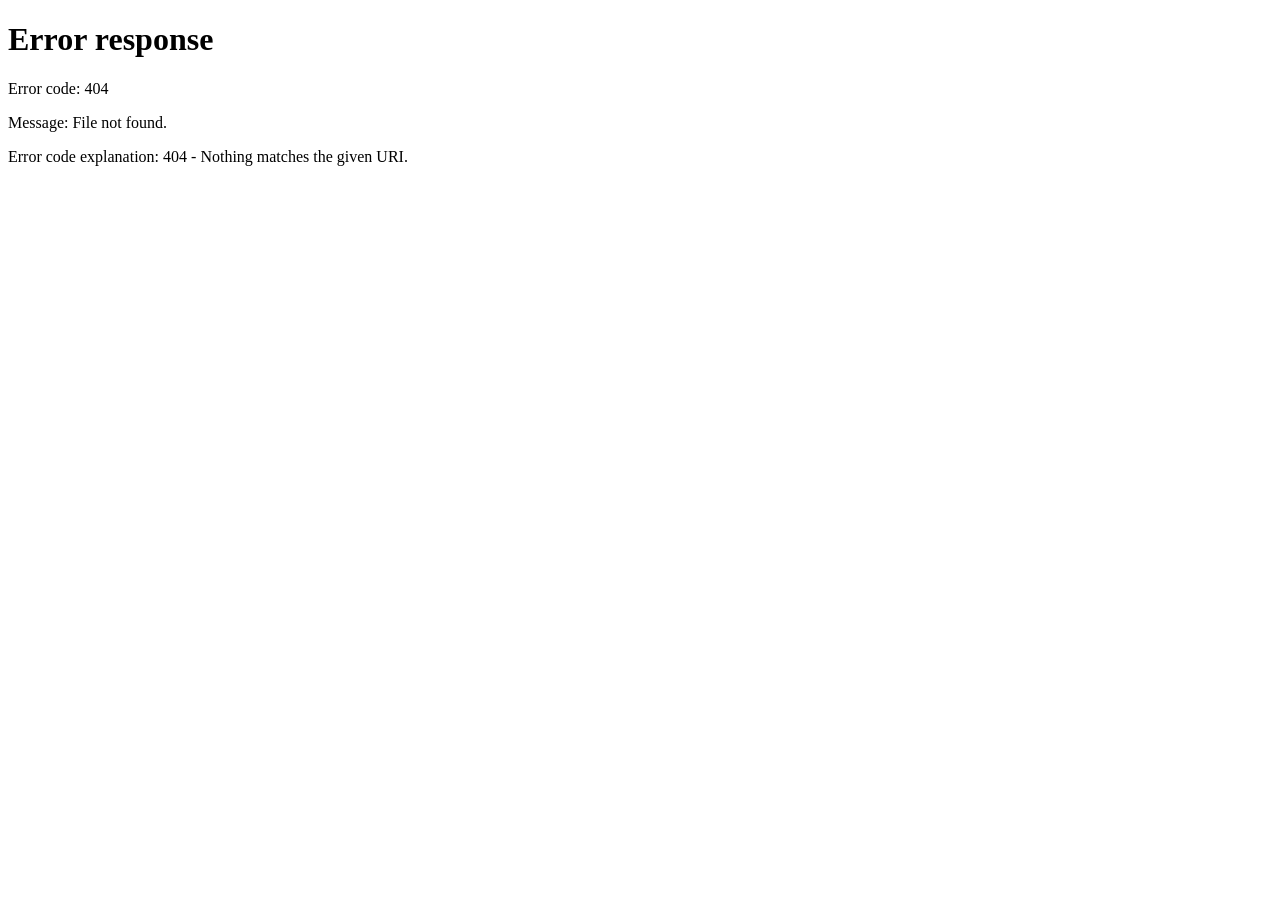
==== index.html @ c9e5b2eb "Update from https://github.com/abdell1999/simpletts/commit/96258422db76b0c53e7b69e946d320f6a6f28662" ====
<!DOCTYPE html><html lang="en" data-astro-cid-lcdefpme><head><meta charset="utf-8"><meta name="viewport" content="width=device-width, initial-scale=1"><title>Simple TTS</title><meta name="description" content="Free Chrome extension that reads web pages aloud with the voices already on your computer. Select text, press Alt+R and follow each word on the page. No account, no tracking."><meta name="theme-color" content="#1a3ea3"><link rel="canonical" href="https://abdell1999.github.io/simpletts-public/en/"><link rel="alternate" hreflang="en" href="https://abdell1999.github.io/simpletts-public/en/"><link rel="alternate" hreflang="es" href="https://abdell1999.github.io/simpletts-public/es/"><link rel="alternate" hreflang="de" href="https://abdell1999.github.io/simpletts-public/de/"><link rel="alternate" hreflang="fr" href="https://abdell1999.github.io/simpletts-public/fr/"><link rel="alternate" hreflang="ja" href="https://abdell1999.github.io/simpletts-public/ja/"><link rel="alternate" hreflang="zh-CN" href="https://abdell1999.github.io/simpletts-public/zh/"><link rel="alternate" hreflang="x-default" href="https://abdell1999.github.io/simpletts-public/"><link rel="icon" href="/simpletts-public/icon.svg" type="image/svg+xml"><script>(function(){const map = {"en":"/simpletts-public/en/","es":"/simpletts-public/es/","de":"/simpletts-public/de/","fr":"/simpletts-public/fr/","ja":"/simpletts-public/ja/","zh":"/simpletts-public/zh/"};

      // Send visitors to their browser language, English otherwise.
      const pick = (navigator.languages || [navigator.language || 'en'])
        .map(l => l.toLowerCase().split('-')[0])
        .find(l => l in map);
      location.replace(map[pick || 'en']);
    })();</script><link rel="stylesheet" href="/simpletts-public/_astro/i18n.CIlShhsW.css"><style>body{background:var(--score);color:var(--on-score)}.picker[data-astro-cid-lcdefpme]{place-content:center;justify-items:center;gap:20px;min-height:100vh;padding:24px;display:grid}img[data-astro-cid-lcdefpme]{background:var(--paper);border-radius:18px;padding:8px}h1[data-astro-cid-lcdefpme]{letter-spacing:-.03em;font-size:2.5rem}ul[data-astro-cid-lcdefpme]{flex-wrap:wrap;justify-content:center;gap:10px;margin:0;padding:0;list-style:none;display:flex}a[data-astro-cid-lcdefpme]{border:1px solid var(--rule-score);border-radius:999px;padding:10px 18px;font-weight:700;text-decoration:none;display:block}a[data-astro-cid-lcdefpme]:hover{background:var(--on-score);color:var(--ink)}
</style></head><body data-astro-cid-lcdefpme><main class="picker" data-astro-cid-lcdefpme><img src="/simpletts-public/icon.svg" alt="" width="72" height="72" data-astro-cid-lcdefpme><h1 data-astro-cid-lcdefpme>Simple TTS</h1><ul data-astro-cid-lcdefpme><li data-astro-cid-lcdefpme><a href="/simpletts-public/en/" lang="en" hreflang="en" data-astro-cid-lcdefpme>English</a></li><li data-astro-cid-lcdefpme><a href="/simpletts-public/es/" lang="es" hreflang="es" data-astro-cid-lcdefpme>Español</a></li><li data-astro-cid-lcdefpme><a href="/simpletts-public/de/" lang="de" hreflang="de" data-astro-cid-lcdefpme>Deutsch</a></li><li data-astro-cid-lcdefpme><a href="/simpletts-public/fr/" lang="fr" hreflang="fr" data-astro-cid-lcdefpme>Français</a></li><li data-astro-cid-lcdefpme><a href="/simpletts-public/ja/" lang="ja" hreflang="ja" data-astro-cid-lcdefpme>日本語</a></li><li data-astro-cid-lcdefpme><a href="/simpletts-public/zh/" lang="zh-CN" hreflang="zh-CN" data-astro-cid-lcdefpme>中文</a></li></ul></main></body></html>
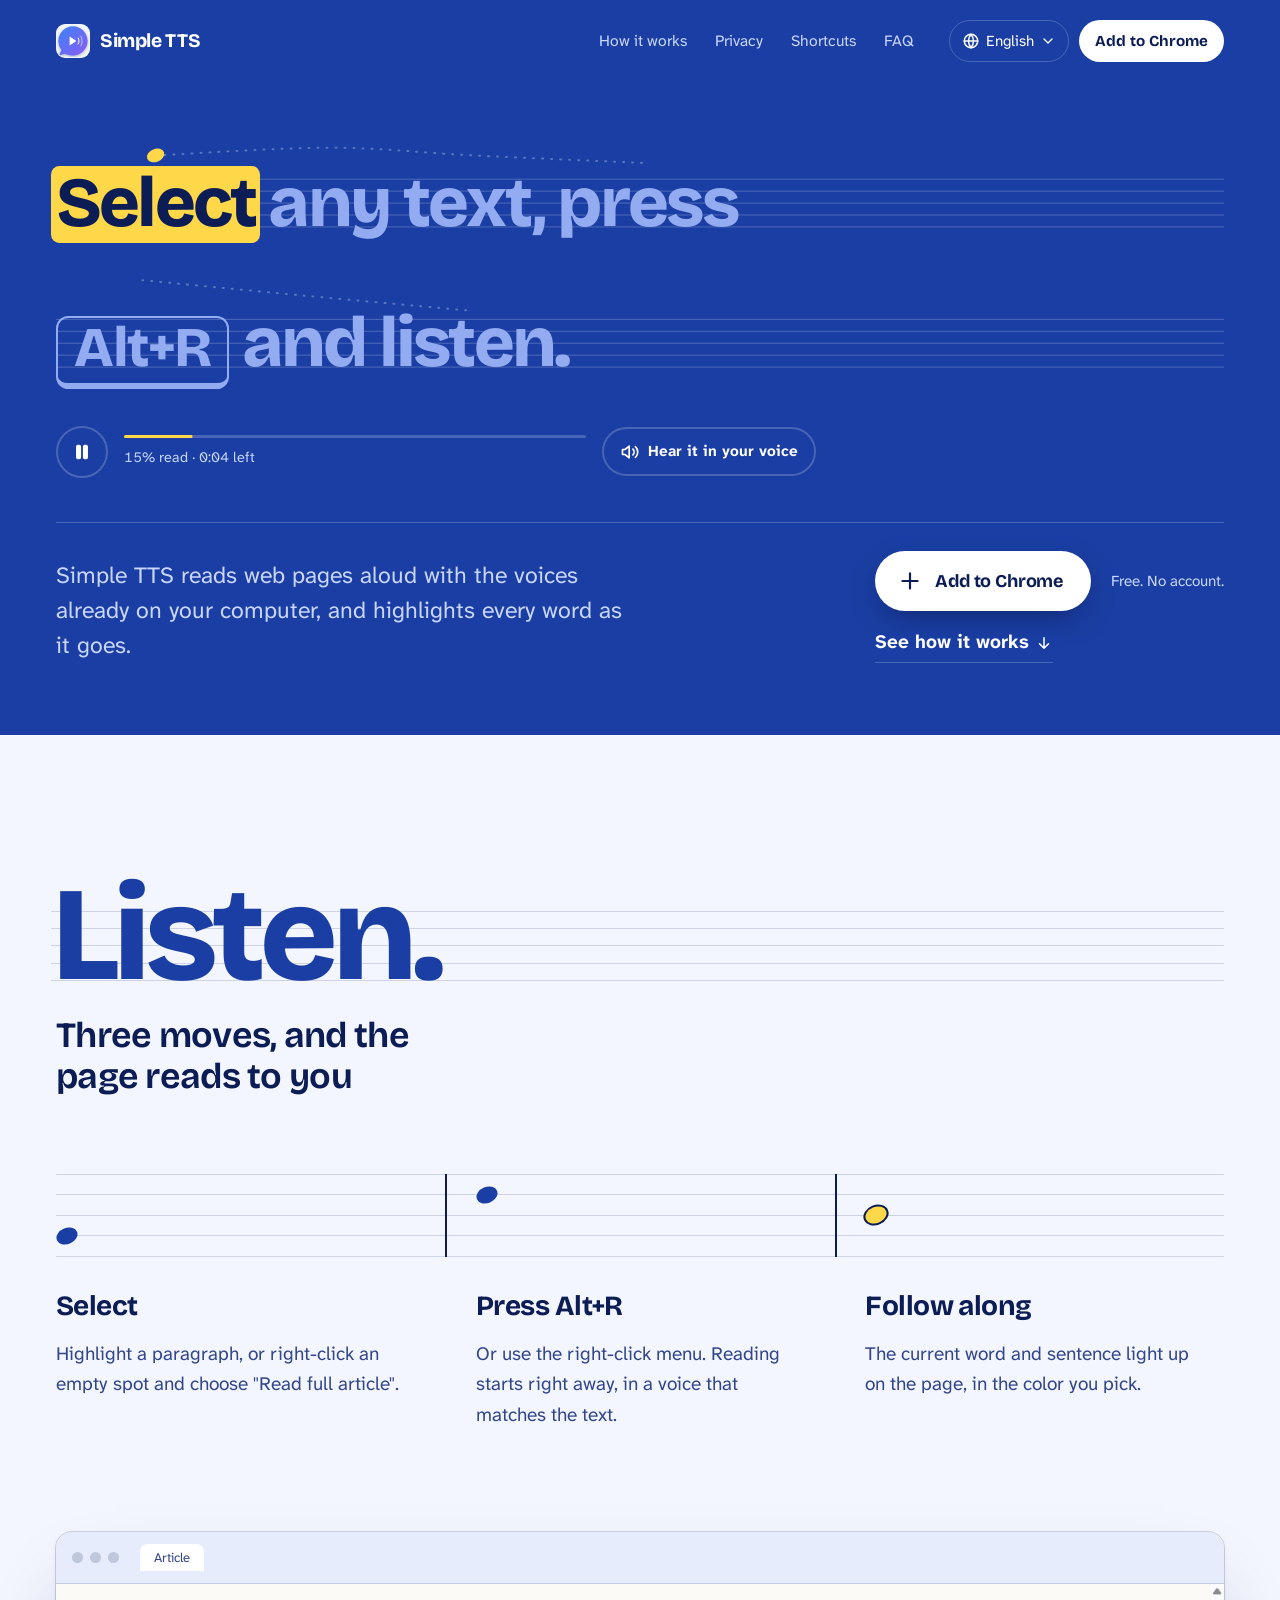
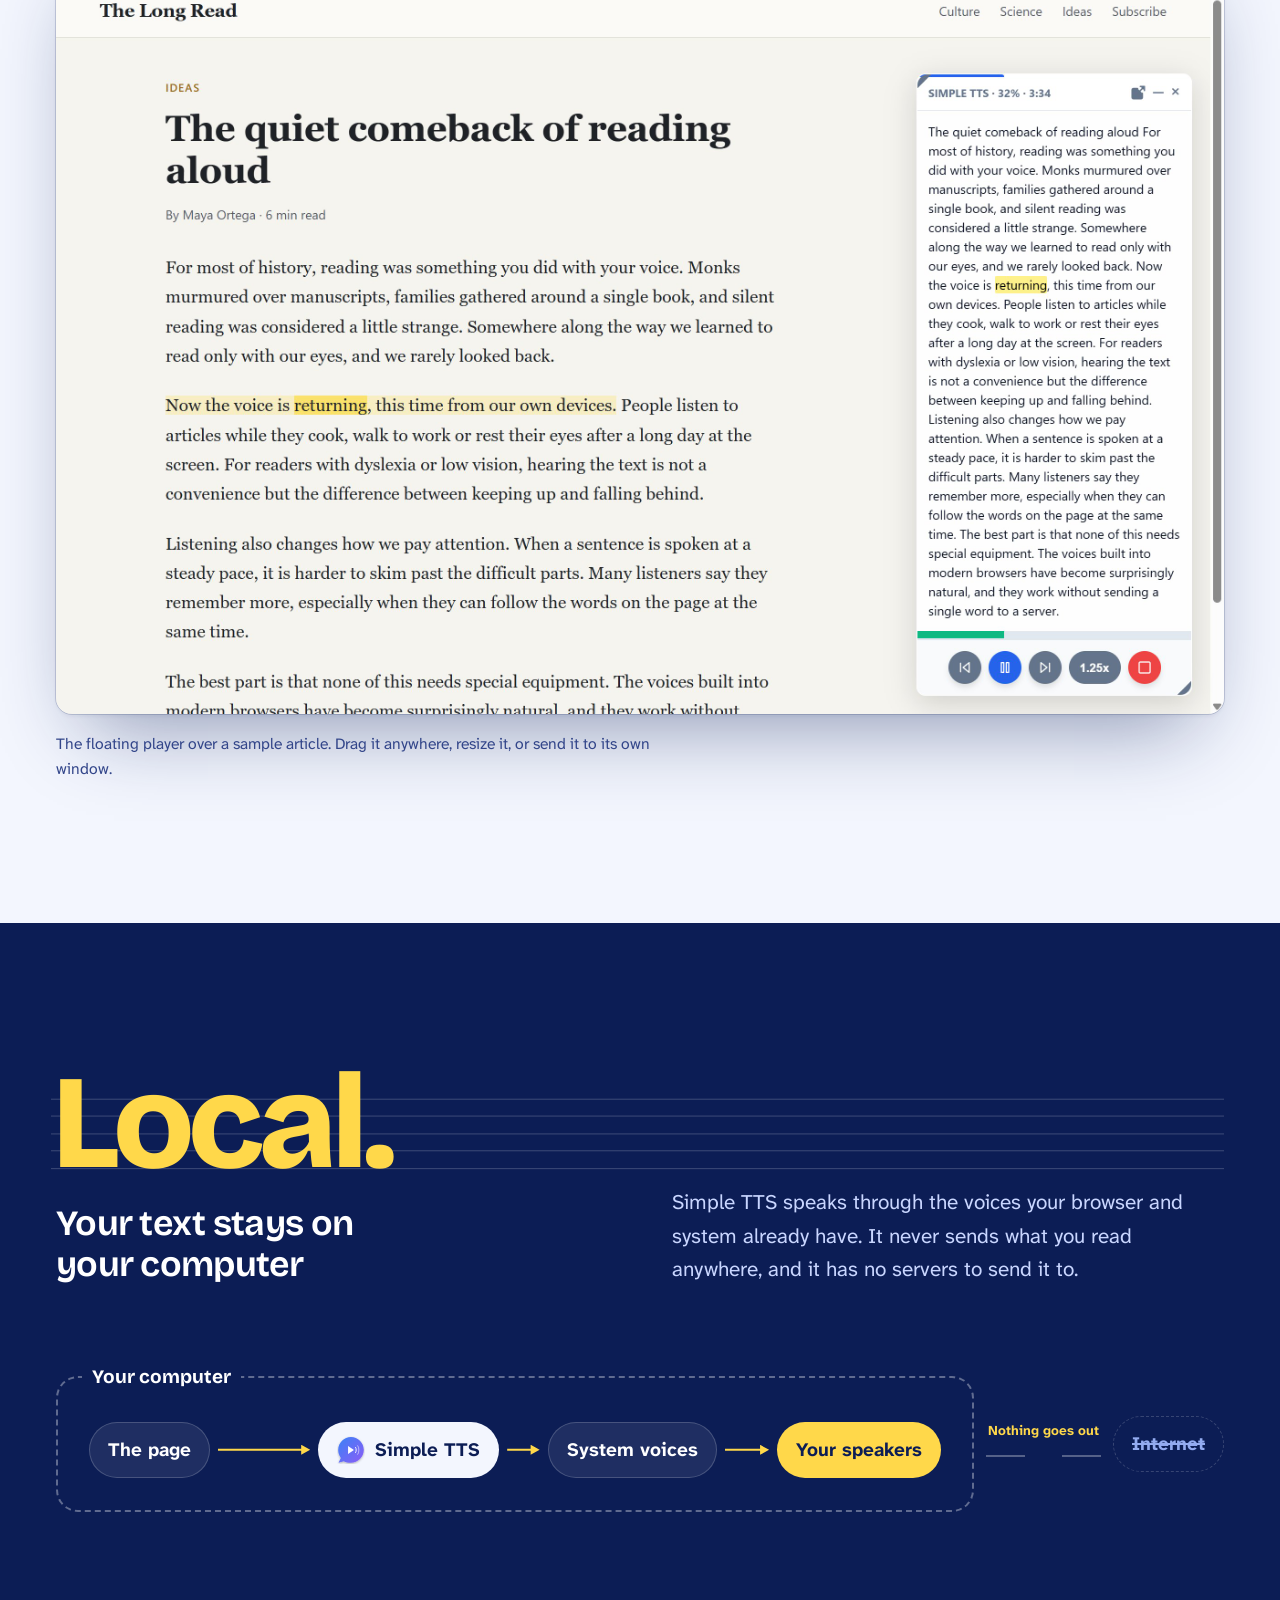
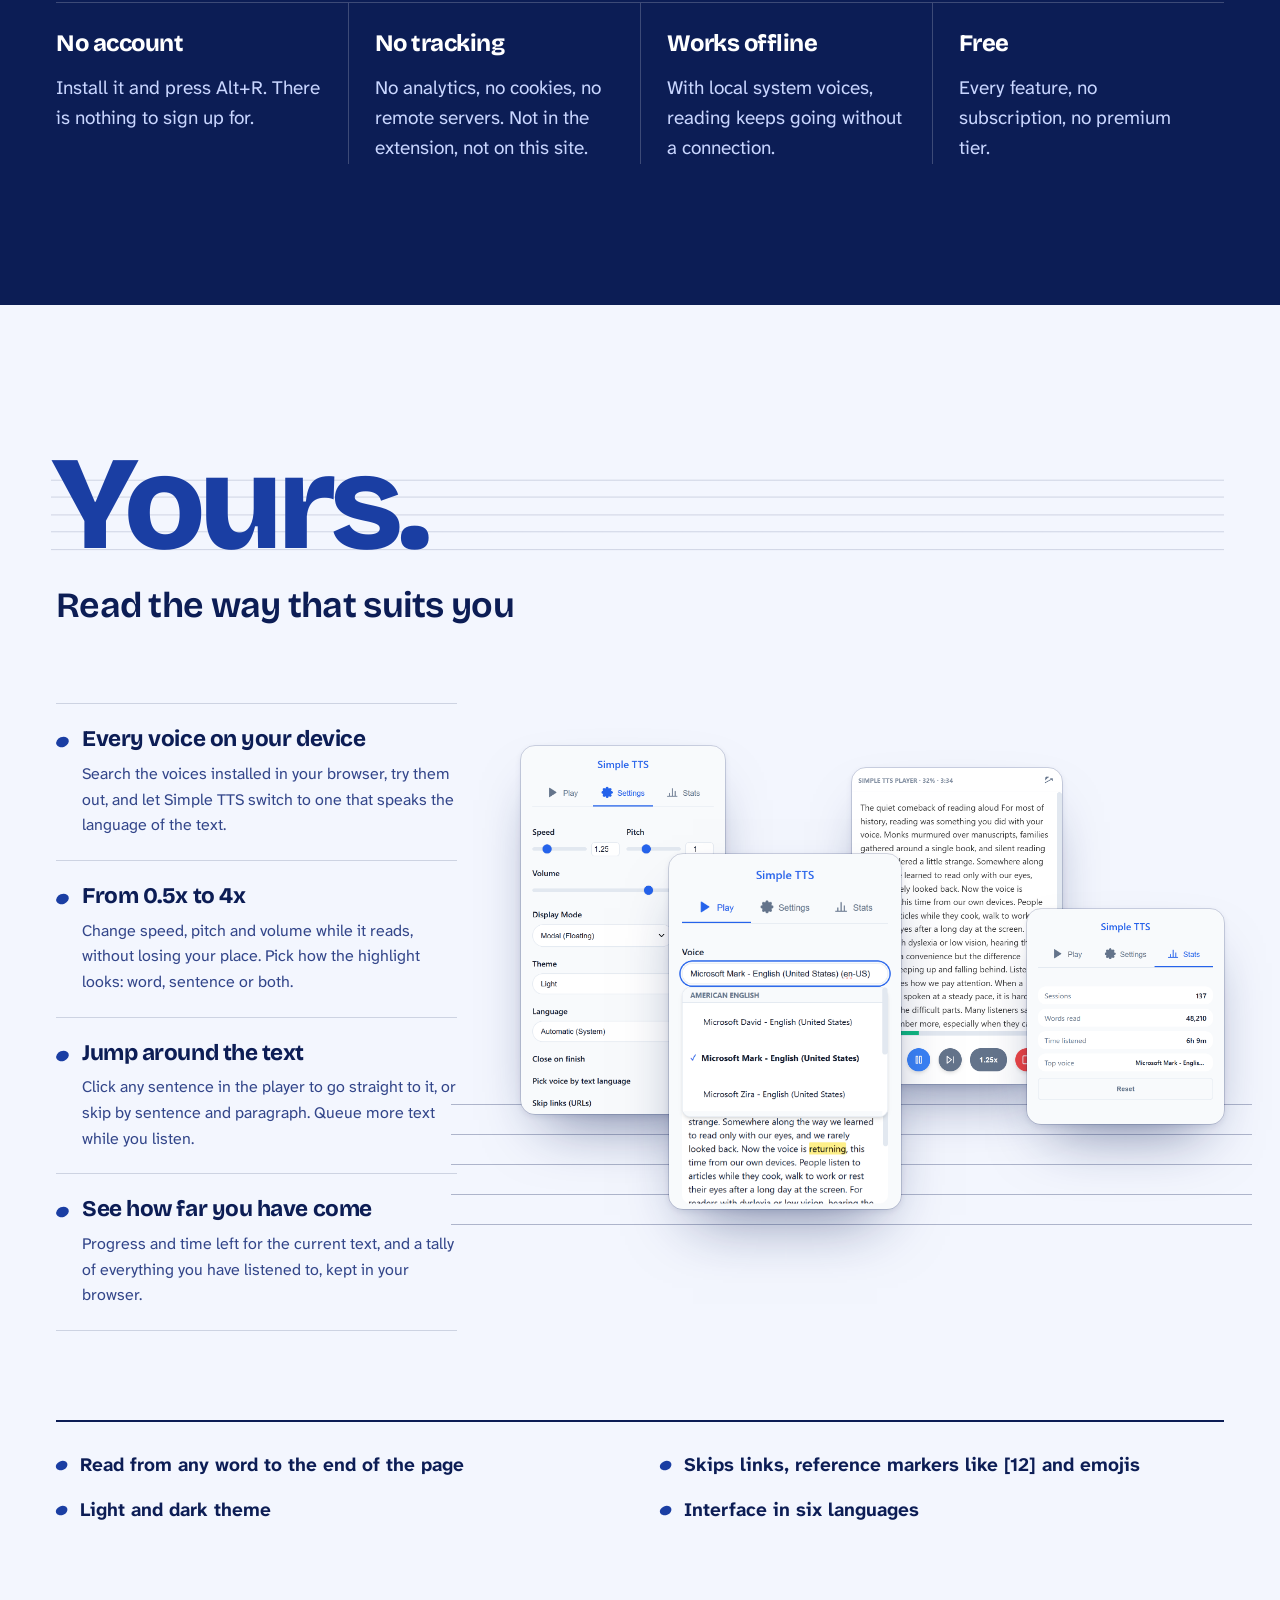
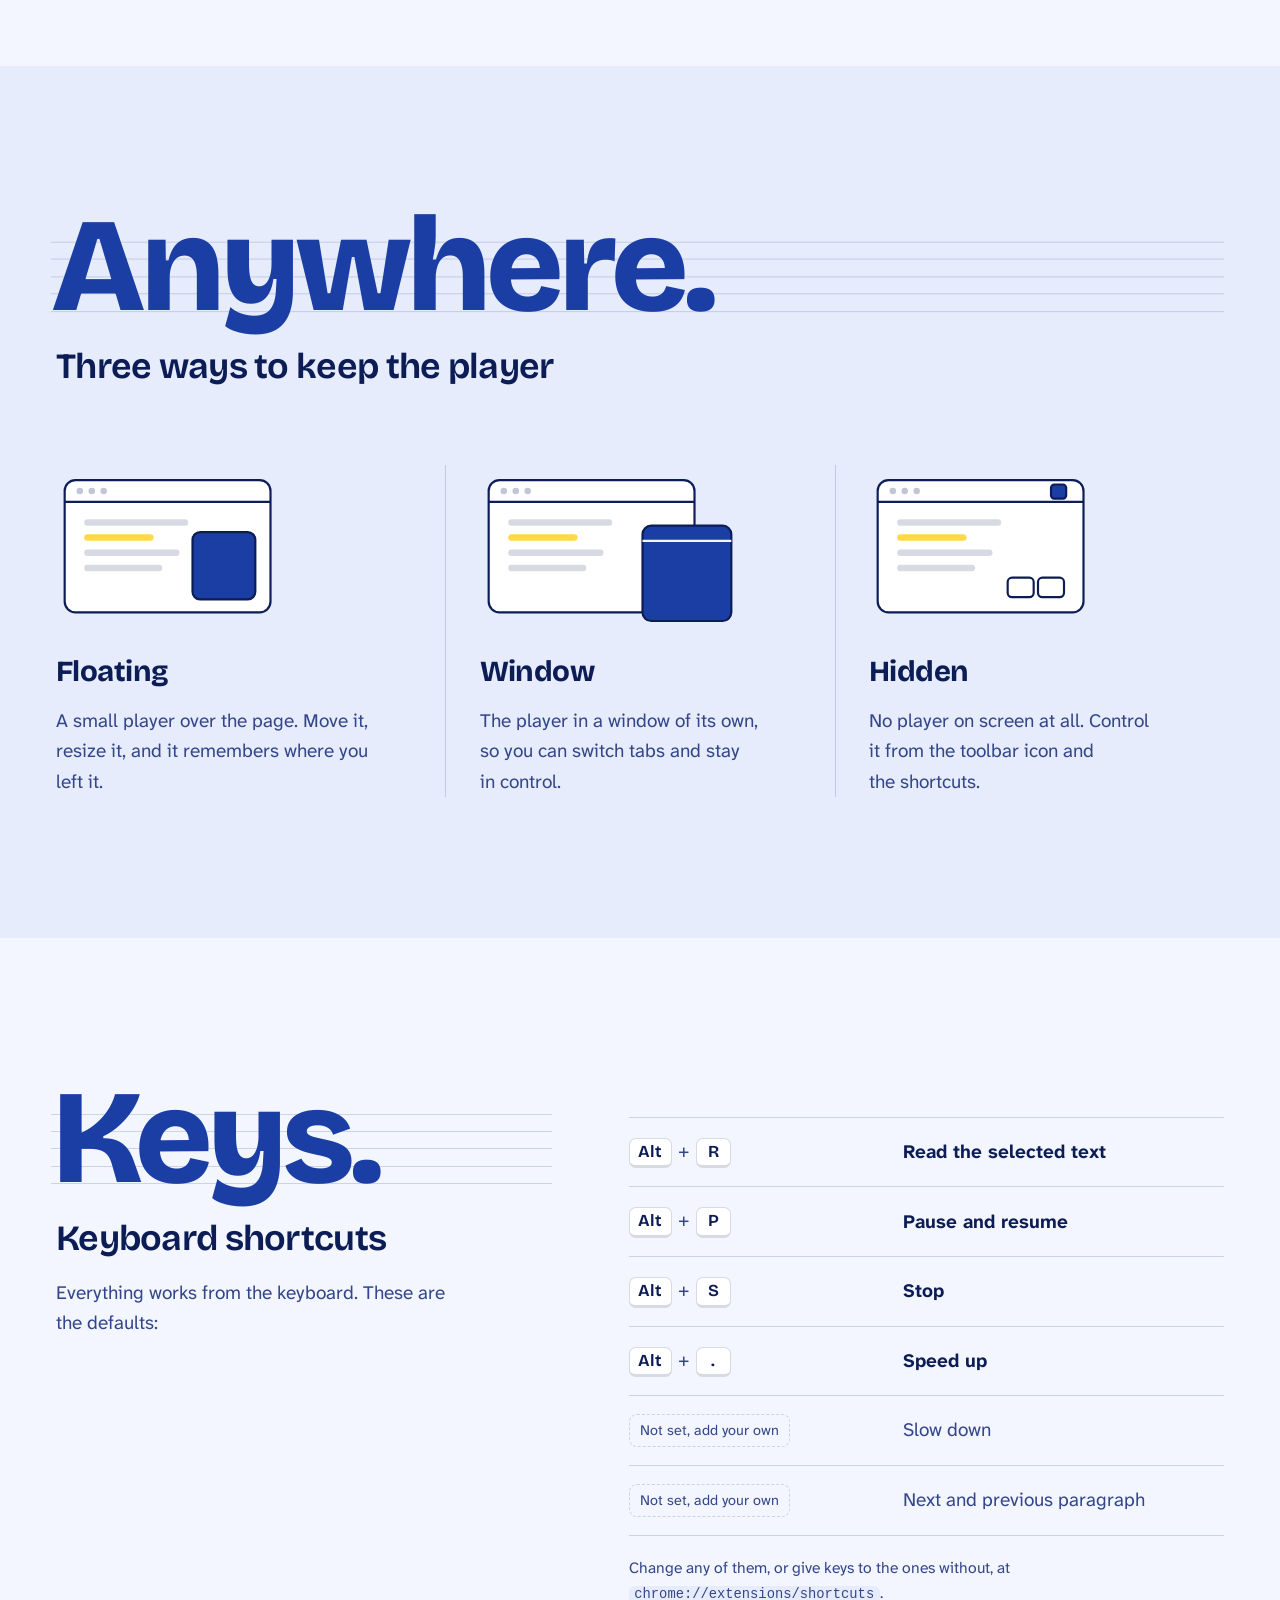
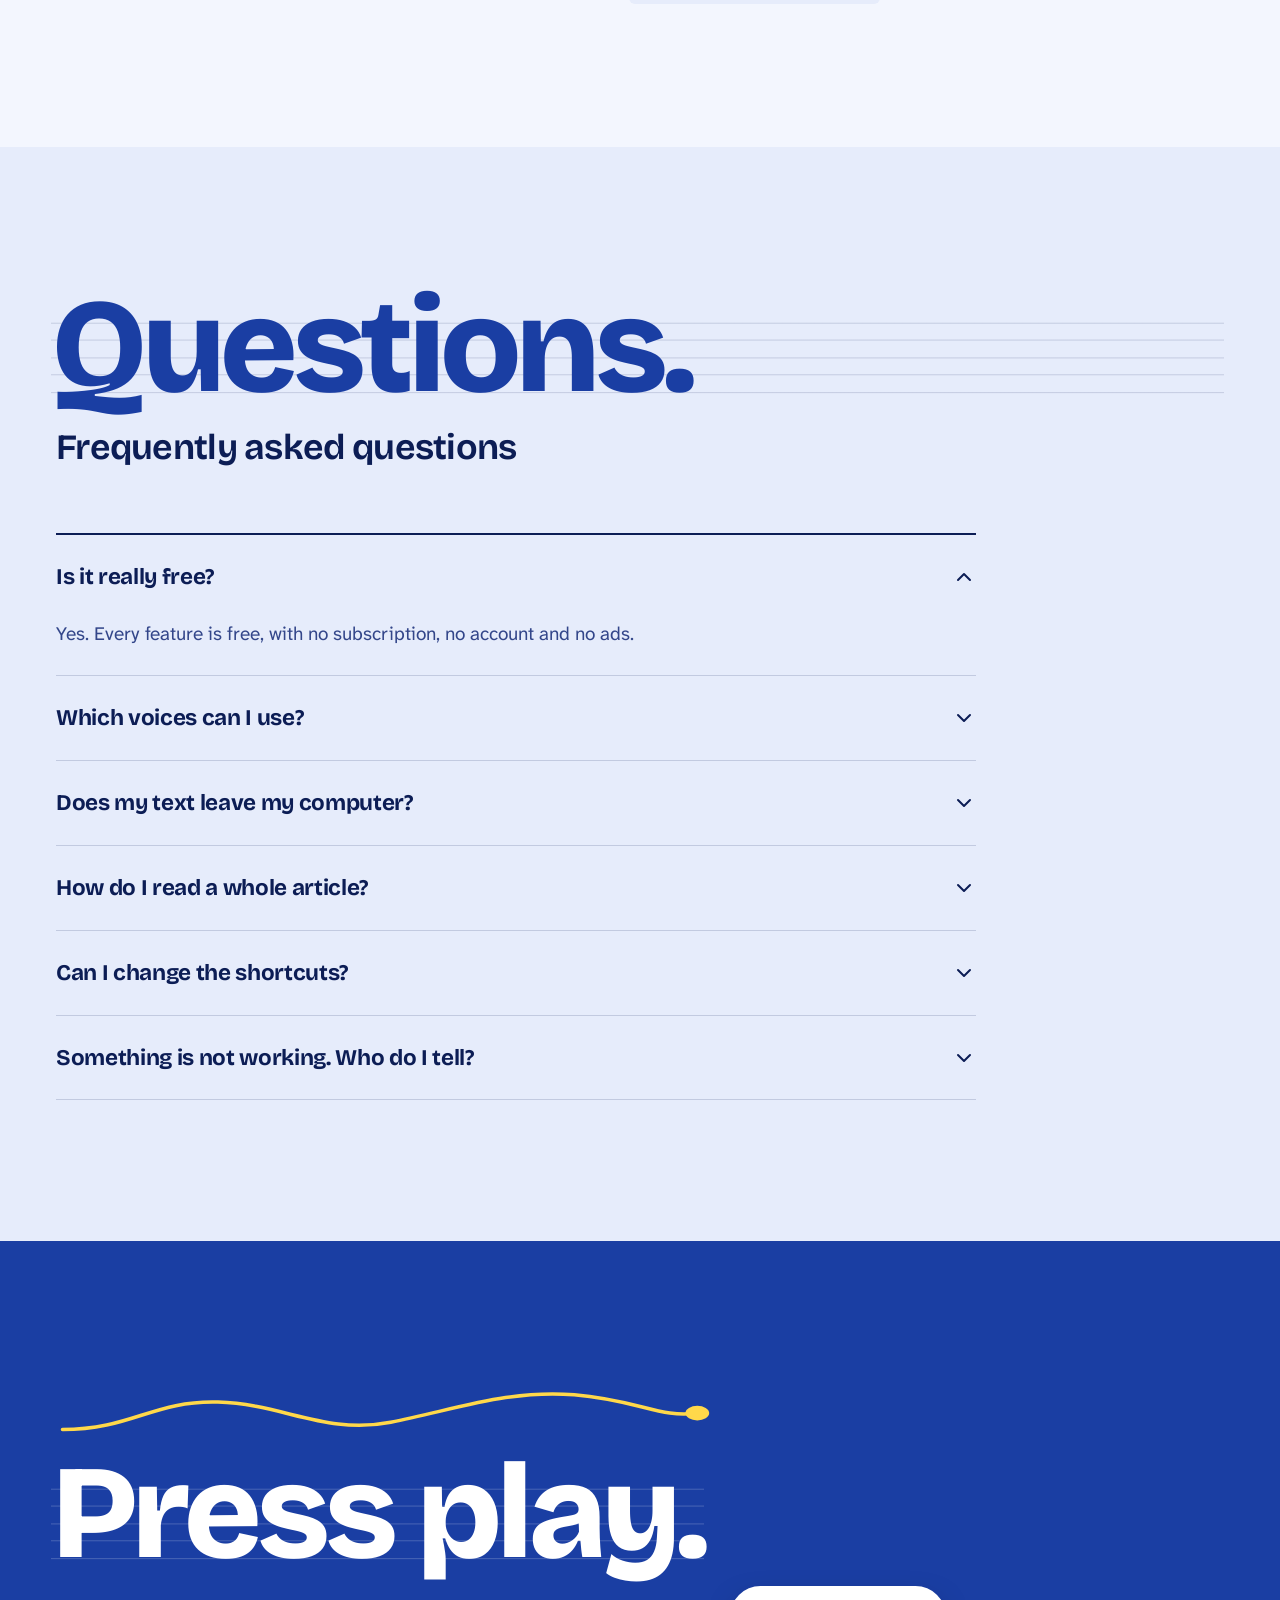
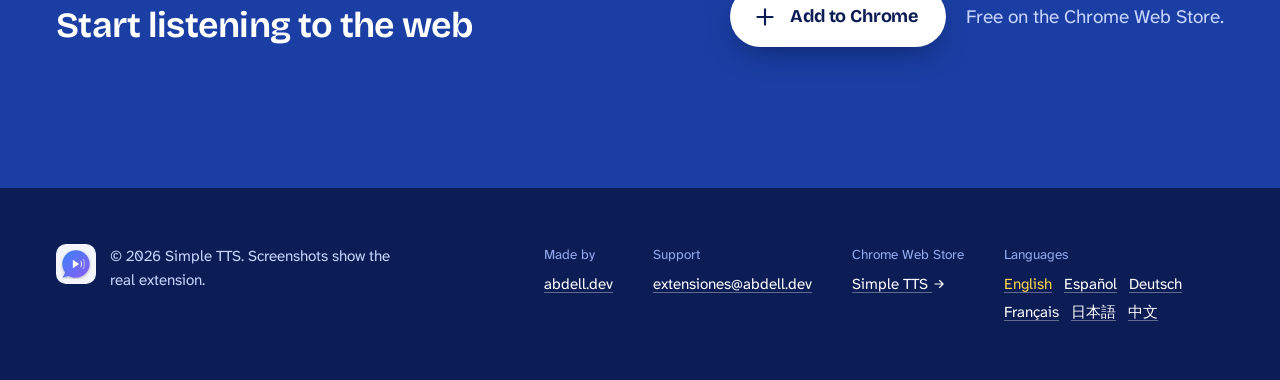
==== commit a9e39448: "Update from https://github.com/abdell1999/simpletts/commit/0a9aa2af8bc1ecb63a47a447fdb5fb304f54957a" ====
--- a/index.html
+++ b/index.html
@@ -1,9 +1,9 @@
-<!DOCTYPE html><html lang="en" data-astro-cid-lcdefpme><head><meta charset="utf-8"><meta name="viewport" content="width=device-width, initial-scale=1"><title>Simple TTS</title><meta name="description" content="Free Chrome extension that reads web pages aloud with the voices already on your computer. Select text, press Alt+R and follow each word on the page. No account, no tracking."><meta name="theme-color" content="#1a3ea3"><link rel="canonical" href="https://abdell1999.github.io/simpletts-public/en/"><link rel="alternate" hreflang="en" href="https://abdell1999.github.io/simpletts-public/en/"><link rel="alternate" hreflang="es" href="https://abdell1999.github.io/simpletts-public/es/"><link rel="alternate" hreflang="de" href="https://abdell1999.github.io/simpletts-public/de/"><link rel="alternate" hreflang="fr" href="https://abdell1999.github.io/simpletts-public/fr/"><link rel="alternate" hreflang="ja" href="https://abdell1999.github.io/simpletts-public/ja/"><link rel="alternate" hreflang="zh-CN" href="https://abdell1999.github.io/simpletts-public/zh/"><link rel="alternate" hreflang="x-default" href="https://abdell1999.github.io/simpletts-public/"><link rel="icon" href="/simpletts-public/icon.svg" type="image/svg+xml"><script>(function(){const map = {"en":"/simpletts-public/en/","es":"/simpletts-public/es/","de":"/simpletts-public/de/","fr":"/simpletts-public/fr/","ja":"/simpletts-public/ja/","zh":"/simpletts-public/zh/"};
+<!DOCTYPE html><html lang="en" data-astro-cid-lcdefpme><head><meta charset="utf-8"><meta name="viewport" content="width=device-width, initial-scale=1"><title>Simple TTS</title><meta name="description" content="Free Chrome extension that reads web pages aloud with the voices already on your computer. Select text, press Alt+R and follow each word on the page. No account, no tracking."><meta name="theme-color" content="#1a3ea3"><link rel="canonical" href="https://simpletts.abdell.dev/en/"><link rel="alternate" hreflang="en" href="https://simpletts.abdell.dev/en/"><link rel="alternate" hreflang="es" href="https://simpletts.abdell.dev/es/"><link rel="alternate" hreflang="de" href="https://simpletts.abdell.dev/de/"><link rel="alternate" hreflang="fr" href="https://simpletts.abdell.dev/fr/"><link rel="alternate" hreflang="ja" href="https://simpletts.abdell.dev/ja/"><link rel="alternate" hreflang="zh-CN" href="https://simpletts.abdell.dev/zh/"><link rel="alternate" hreflang="x-default" href="https://simpletts.abdell.dev/"><link rel="icon" href="/icon.svg" type="image/svg+xml"><script>(function(){const map = {"en":"/en/","es":"/es/","de":"/de/","fr":"/fr/","ja":"/ja/","zh":"/zh/"};
 
       // Send visitors to their browser language, English otherwise.
       const pick = (navigator.languages || [navigator.language || 'en'])
         .map(l => l.toLowerCase().split('-')[0])
         .find(l => l in map);
       location.replace(map[pick || 'en']);
-    })();</script><link rel="stylesheet" href="/simpletts-public/_astro/i18n.CIlShhsW.css"><style>body{background:var(--score);color:var(--on-score)}.picker[data-astro-cid-lcdefpme]{place-content:center;justify-items:center;gap:20px;min-height:100vh;padding:24px;display:grid}img[data-astro-cid-lcdefpme]{background:var(--paper);border-radius:18px;padding:8px}h1[data-astro-cid-lcdefpme]{letter-spacing:-.03em;font-size:2.5rem}ul[data-astro-cid-lcdefpme]{flex-wrap:wrap;justify-content:center;gap:10px;margin:0;padding:0;list-style:none;display:flex}a[data-astro-cid-lcdefpme]{border:1px solid var(--rule-score);border-radius:999px;padding:10px 18px;font-weight:700;text-decoration:none;display:block}a[data-astro-cid-lcdefpme]:hover{background:var(--on-score);color:var(--ink)}
-</style></head><body data-astro-cid-lcdefpme><main class="picker" data-astro-cid-lcdefpme><img src="/simpletts-public/icon.svg" alt="" width="72" height="72" data-astro-cid-lcdefpme><h1 data-astro-cid-lcdefpme>Simple TTS</h1><ul data-astro-cid-lcdefpme><li data-astro-cid-lcdefpme><a href="/simpletts-public/en/" lang="en" hreflang="en" data-astro-cid-lcdefpme>English</a></li><li data-astro-cid-lcdefpme><a href="/simpletts-public/es/" lang="es" hreflang="es" data-astro-cid-lcdefpme>Español</a></li><li data-astro-cid-lcdefpme><a href="/simpletts-public/de/" lang="de" hreflang="de" data-astro-cid-lcdefpme>Deutsch</a></li><li data-astro-cid-lcdefpme><a href="/simpletts-public/fr/" lang="fr" hreflang="fr" data-astro-cid-lcdefpme>Français</a></li><li data-astro-cid-lcdefpme><a href="/simpletts-public/ja/" lang="ja" hreflang="ja" data-astro-cid-lcdefpme>日本語</a></li><li data-astro-cid-lcdefpme><a href="/simpletts-public/zh/" lang="zh-CN" hreflang="zh-CN" data-astro-cid-lcdefpme>中文</a></li></ul></main></body></html>+    })();</script><link rel="stylesheet" href="/_astro/i18n.CRET1nBJ.css"><style>body{background:var(--score);color:var(--on-score)}.picker[data-astro-cid-lcdefpme]{place-content:center;justify-items:center;gap:20px;min-height:100vh;padding:24px;display:grid}img[data-astro-cid-lcdefpme]{background:var(--paper);border-radius:18px;padding:8px}h1[data-astro-cid-lcdefpme]{letter-spacing:-.03em;font-size:2.5rem}ul[data-astro-cid-lcdefpme]{flex-wrap:wrap;justify-content:center;gap:10px;margin:0;padding:0;list-style:none;display:flex}a[data-astro-cid-lcdefpme]{border:1px solid var(--rule-score);border-radius:999px;padding:10px 18px;font-weight:700;text-decoration:none;display:block}a[data-astro-cid-lcdefpme]:hover{background:var(--on-score);color:var(--ink)}
+</style></head><body data-astro-cid-lcdefpme><main class="picker" data-astro-cid-lcdefpme><img src="/icon.svg" alt="" width="72" height="72" data-astro-cid-lcdefpme><h1 data-astro-cid-lcdefpme>Simple TTS</h1><ul data-astro-cid-lcdefpme><li data-astro-cid-lcdefpme><a href="/en/" lang="en" hreflang="en" data-astro-cid-lcdefpme>English</a></li><li data-astro-cid-lcdefpme><a href="/es/" lang="es" hreflang="es" data-astro-cid-lcdefpme>Español</a></li><li data-astro-cid-lcdefpme><a href="/de/" lang="de" hreflang="de" data-astro-cid-lcdefpme>Deutsch</a></li><li data-astro-cid-lcdefpme><a href="/fr/" lang="fr" hreflang="fr" data-astro-cid-lcdefpme>Français</a></li><li data-astro-cid-lcdefpme><a href="/ja/" lang="ja" hreflang="ja" data-astro-cid-lcdefpme>日本語</a></li><li data-astro-cid-lcdefpme><a href="/zh/" lang="zh-CN" hreflang="zh-CN" data-astro-cid-lcdefpme>中文</a></li></ul></main></body></html>
--- a/_astro/i18n.CRET1nBJ.css
+++ b/_astro/i18n.CRET1nBJ.css
@@ -0,0 +1 @@
+@font-face{font-family:Bricolage Grotesque Variable;font-style:normal;font-display:swap;font-weight:200 800;src:url(/_astro/bricolage-grotesque-vietnamese-wght-normal.BUzh504Q.woff2)format("woff2-variations");unicode-range:U+102-103,U+110-111,U+128-129,U+168-169,U+1A0-1A1,U+1AF-1B0,U+300-301,U+303-304,U+308-309,U+323,U+329,U+1EA0-1EF9,U+20AB}@font-face{font-family:Bricolage Grotesque Variable;font-style:normal;font-display:swap;font-weight:200 800;src:url(/_astro/bricolage-grotesque-latin-ext-wght-normal.CcLUaPy7.woff2)format("woff2-variations");unicode-range:U+100-2BA,U+2BD-2C5,U+2C7-2CC,U+2CE-2D7,U+2DD-2FF,U+304,U+308,U+329,U+1D00-1DBF,U+1E00-1E9F,U+1EF2-1EFF,U+2020,U+20A0-20AB,U+20AD-20C0,U+2113,U+2C60-2C7F,U+A720-A7FF}@font-face{font-family:Bricolage Grotesque Variable;font-style:normal;font-display:swap;font-weight:200 800;src:url(/_astro/bricolage-grotesque-latin-wght-normal.DLoelf7F.woff2)format("woff2-variations");unicode-range:U+??,U+131,U+152-153,U+2BB-2BC,U+2C6,U+2DA,U+2DC,U+304,U+308,U+329,U+2000-206F,U+20AC,U+2122,U+2191,U+2193,U+2212,U+2215,U+FEFF,U+FFFD}@font-face{font-family:Atkinson Hyperlegible Next Variable;font-style:normal;font-display:swap;font-weight:200 800;src:url(/_astro/atkinson-hyperlegible-next-latin-ext-wght-normal.C6vrW8VD.woff2)format("woff2-variations");unicode-range:U+100-2BA,U+2BD-2C5,U+2C7-2CC,U+2CE-2D7,U+2DD-2FF,U+304,U+308,U+329,U+1D00-1DBF,U+1E00-1E9F,U+1EF2-1EFF,U+2020,U+20A0-20AB,U+20AD-20C0,U+2113,U+2C60-2C7F,U+A720-A7FF}@font-face{font-family:Atkinson Hyperlegible Next Variable;font-style:normal;font-display:swap;font-weight:200 800;src:url(/_astro/atkinson-hyperlegible-next-latin-wght-normal.BcXVPD7q.woff2)format("woff2-variations");unicode-range:U+??,U+131,U+152-153,U+2BB-2BC,U+2C6,U+2DA,U+2DC,U+304,U+308,U+329,U+2000-206F,U+20AC,U+2122,U+2191,U+2193,U+2212,U+2215,U+FEFF,U+FFFD}@font-face{font-family:Noto Sans JP;font-style:normal;font-display:swap;font-weight:800;src:url(/_astro/noto-sans-jp-0-800-normal.P8QRoxdE.woff2)format("woff2"),url(/_astro/noto-sans-jp-0-800-normal.C5NBh2lT.woff)format("woff");unicode-range:U+25EE8,U+25F23,U+25F5C,U+25FD4,U+25FE0,U+25FFB,U+2600C,U+26017,U+26060,U+260ED,U+26222,U+2626A,U+26270,U+26286,U+2634C,U+26402,U+2667E,U+266B0,U+2671D,U+268DD,U+268EA,U+26951,U+2696F,U+26999,U+269DD,U+26A1E,U+26A58,U+26A8C,U+26AB7,U+26AFF,U+26C29,U+26C73,U+26C9E,U+26CDD,U+26E40,U+26E65,U+26F94,U+26FF6-26FF8,U+270F4,U+2710D,U+27139,U+273DA-273DB,U+273FE,U+27410,U+27449,U+27614-27615,U+27631,U+27684,U+27693,U+2770E,U+27723,U+27752,U+278B2,U+27985,U+279B4,U+27A84,U+27BB3,U+27BBE,U+27BC7,U+27C3C,U+27CB8,U+27D73,U+27DA0,U+27E10,U+27EAF,U+27FB7,U+2808A,U+280BB,U+28277,U+28282,U+282F3,U+283CD,U+2840C,U+28455,U+284DC,U+2856B,U+285C8-285C9,U+286D7,U+286FA,U+28946,U+28949,U+2896B,U+28987-28988,U+289BA-289BB,U+28A1E,U+28A29,U+28A43,U+28A71,U+28A99,U+28ACD,U+28ADD,U+28AE4,U+28BC1,U+28BEF,U+28CDD,U+28D10,U+28D71,U+28DFB,U+28E0F,U+28E17,U+28E1F,U+28E36,U+28E89,U+28EEB,U+28EF6,U+28F32,U+28FF8,U+292A0,U+292B1,U+29490,U+295CF,U+2967F,U+296F0,U+29719,U+29750,U+29810,U+298C6,U+29A72,U+29D4B,U+29DDB,U+29E15,U+29E3D,U+29E49,U+29E8A,U+29EC4,U+29EDB,U+29EE9,U+29FCE,U+29FD7,U+2A01A,U+2A02F,U+2A082,U+2A0F9,U+2A190,U+2A2B2,U+2A38C,U+2A437,U+2A5F1,U+2A602,U+2A61A,U+2A6B2,U+2A9E6,U+2B746,U+2B751,U+2B753,U+2B75A,U+2B75C,U+2B765,U+2B776-2B777,U+2B77C,U+2B782,U+2B789,U+2B78B,U+2B78E,U+2B794,U+2B7AC,U+2B7AF,U+2B7BD,U+2B7C9,U+2B7CF,U+2B7D2,U+2B7D8,U+2B7F0,U+2B80D,U+2B817,U+2B81A,U+2D544,U+2E278,U+2E569,U+2E6EA,U+2F804,U+2F80F,U+2F815,U+2F818,U+2F81A,U+2F822,U+2F828,U+2F82C,U+2F833,U+2F83F,U+2F846,U+2F852,U+2F862,U+2F86D,U+2F873,U+2F877,U+2F884,U+2F899-2F89A,U+2F8A6,U+2F8AC,U+2F8B2,U+2F8B6,U+2F8D3,U+2F8DB-2F8DC,U+2F8E1,U+2F8E5,U+2F8EA,U+2F8ED,U+2F8FC,U+2F903,U+2F90B,U+2F90F,U+2F91A,U+2F920-2F921,U+2F945,U+2F947,U+2F96C,U+2F995,U+2F9D0,U+2F9DE-2F9DF,U+2F9F4}@font-face{font-family:Noto Sans JP;font-style:normal;font-display:swap;font-weight:800;src:url(/_astro/noto-sans-jp-1-800-normal.BxN_KEkd.woff2)format("woff2"),url(/_astro/noto-sans-jp-1-800-normal.Cbs_y54X.woff)format("woff");unicode-range:U+1F235-1F23B,U+1F240-1F248,U+1F250-1F251,U+2000B,U+20089-2008A,U+200A2,U+200A4,U+200B0,U+200F5,U+20158,U+201A2,U+20213,U+2032B,U+20371,U+20381,U+203F9,U+2044A,U+20509,U+2053F,U+205B1,U+205D6,U+20611,U+20628,U+206EC,U+2074F,U+207C8,U+20807,U+2083A,U+208B9,U+2090E,U+2097C,U+20984,U+2099D,U+20A64,U+20AD3,U+20B1D,U+20B9F,U+20BB7,U+20D45,U+20D58,U+20DE1,U+20E64,U+20E6D,U+20E95,U+20F5F,U+21201,U+2123D,U+21255,U+21274,U+2127B,U+212D7,U+212E4,U+212FD,U+2131B,U+21336,U+21344,U+213C4,U+2146D-2146E,U+215D7,U+21647,U+216B4,U+21706,U+21742,U+218BD,U+219C3,U+21A1A,U+21C56,U+21D2D,U+21D45,U+21D62,U+21D78,U+21D92,U+21D9C,U+21DA1,U+21DB7,U+21DE0,U+21E33-21E34,U+21F1E,U+21F76,U+21FFA,U+2217B,U+22218,U+2231E,U+223AD,U+22609,U+226F3,U+2285B,U+228AB,U+2298F,U+22AB8,U+22B46,U+22B4F-22B50,U+22BA6,U+22C1D,U+22C24,U+22DE1,U+22E42,U+22FEB,U+231B6,U+231C3-231C4,U+231F5,U+23372,U+233CC,U+233D0,U+233D2-233D3,U+233D5,U+233DA,U+233DF,U+233E4,U+233FE,U+2344A-2344B,U+23451,U+23465,U+234E4,U+2355A,U+23594,U+235C4,U+23638-2363A,U+23647,U+2370C,U+2371C,U+2373F,U+23763-23764,U+237E7,U+237F1,U+237FF,U+23824,U+2383D,U+23A98,U+23C7F,U+23CBE,U+23CFE,U+23D00,U+23D0E,U+23D40,U+23DD3,U+23DF9-23DFA,U+23F7E,U+2404B,U+24096,U+24103,U+241C6,U+241FE,U+242EE,U+243BC,U+243D0,U+24629,U+246A5,U+247F1,U+24896,U+248E9,U+24A4D,U+24B56,U+24B6F,U+24C16,U+24D14,U+24E04,U+24E0E,U+24E37,U+24E6A,U+24E8B,U+24FF2,U+2504A,U+25055,U+25122,U+251A9,U+251CD,U+251E5,U+2521E,U+2524C,U+2542E,U+2548E,U+254D9,U+2550E,U+255A7,U+2567F,U+25771,U+257A9,U+257B4,U+25874,U+259C4,U+259CC,U+259D4,U+25AD7,U+25AE3-25AE4,U+25AF1,U+25BB2,U+25C4B,U+25C64,U+25DA1,U+25E2E,U+25E56,U+25E62,U+25E65,U+25EC2,U+25ED8}@font-face{font-family:Noto Sans JP;font-style:normal;font-display:swap;font-weight:800;src:url(/_astro/noto-sans-jp-2-800-normal.hlfftHac.woff2)format("woff2"),url(/_astro/noto-sans-jp-2-800-normal.B6kdPch-.woff)format("woff");unicode-range:U+FFD7,U+FFDA-FFDC,U+FFE0-FFE2,U+FFE4,U+FFE6,U+FFE8-FFEE,U+1F100-1F10C,U+1F110-1F16C,U+1F170-1F1AC,U+1F200-1F202,U+1F210-1F234}@font-face{font-family:Noto Sans JP;font-style:normal;font-display:swap;font-weight:800;src:url(/_astro/noto-sans-jp-3-800-normal.yA0IM0Wr.woff2)format("woff2"),url(/_astro/noto-sans-jp-3-800-normal.CLOtTt_Q.woff)format("woff");unicode-range:U+FA10,U+FA12-FA6D,U+FB00-FB04,U+FE10-FE19,U+FE30-FE42,U+FE44-FE52,U+FE54-FE66,U+FE68-FE6B,U+FF02,U+FF04,U+FF07,U+FF51,U+FF5B,U+FF5D,U+FF5F-FF60,U+FF66,U+FF69,U+FF87,U+FFA1-FFBE,U+FFC2-FFC7,U+FFCA-FFCF,U+FFD2-FFD6}@font-face{font-family:Noto Sans JP;font-style:normal;font-display:swap;font-weight:800;src:url(/_astro/noto-sans-jp-4-800-normal.BsDjwXcq.woff2)format("woff2"),url(/_astro/noto-sans-jp-4-800-normal.CRpa-U5p.woff)format("woff");unicode-range:U+F92D-F959,U+F95B-F9F2,U+F9F4-FA0B,U+FA0E-FA0F}@font-face{font-family:Noto Sans JP;font-style:normal;font-display:swap;font-weight:800;src:url(/_astro/noto-sans-jp-5-800-normal.BM0kjHXQ.woff2)format("woff2"),url(/_astro/noto-sans-jp-5-800-normal.DUMUl813.woff)format("woff");unicode-range:U+9E8B-9E8C,U+9E8E-9E8F,U+9E91-9E92,U+9E95-9E96,U+9E98,U+9E9B,U+9E9D-9E9E,U+9EA4-9EA5,U+9EA8-9EAA,U+9EAC-9EB0,U+9EB3-9EB5,U+9EB8,U+9EBC-9EBF,U+9EC3,U+9EC6,U+9EC8,U+9ECB-9ECD,U+9ECF-9ED1,U+9ED4-9ED5,U+9ED8,U+9EDB-9EE0,U+9EE4-9EE5,U+9EE7-9EE8,U+9EEC-9EF2,U+9EF4-9EF9,U+9EFB-9EFF,U+9F02-9F03,U+9F07-9F09,U+9F0E-9F12,U+9F14-9F17,U+9F19-9F1B,U+9F1F-9F22,U+9F26,U+9F2A-9F2C,U+9F2F,U+9F31-9F32,U+9F34,U+9F37,U+9F39-9F3A,U+9F3C-9F3F,U+9F41,U+9F43-9F47,U+9F4A,U+9F4E-9F50,U+9F52-9F58,U+9F5A,U+9F5D-9F61,U+9F63,U+9F66-9F6A,U+9F6C-9F73,U+9F75-9F77,U+9F7A,U+9F7D,U+9F7F,U+9F8F-9F92,U+9F94-9F97,U+9F99,U+9F9C-9FA3,U+9FA5,U+9FB4,U+9FBC-9FC2,U+9FC4,U+9FC6,U+9FCC,U+F900-F92C}@font-face{font-family:Noto Sans JP;font-style:normal;font-display:swap;font-weight:800;src:url(/_astro/noto-sans-jp-6-800-normal.CEDApbQE.woff2)format("woff2"),url(/_astro/noto-sans-jp-6-800-normal.CJnOcZzv.woff)format("woff");unicode-range:U+9C3E,U+9C41,U+9C43-9C4A,U+9C4E-9C50,U+9C52-9C54,U+9C56,U+9C58,U+9C5A-9C61,U+9C63,U+9C65,U+9C67-9C6B,U+9C6D-9C6E,U+9C70,U+9C72,U+9C75-9C78,U+9C7A-9C7C,U+9CE6-9CE7,U+9CEB-9CEC,U+9CF0,U+9CF2,U+9CF6-9CF7,U+9CF9,U+9D02-9D03,U+9D06-9D09,U+9D0B,U+9D0E,U+9D11-9D12,U+9D15,U+9D17-9D18,U+9D1B-9D1F,U+9D23,U+9D26,U+9D2A-9D2C,U+9D2F-9D30,U+9D32-9D34,U+9D3A,U+9D3C-9D3F,U+9D41-9D48,U+9D4A,U+9D50-9D54,U+9D59,U+9D5D-9D65,U+9D69-9D6C,U+9D6F-9D70,U+9D72-9D73,U+9D76-9D77,U+9D7A-9D7C,U+9D7E,U+9D83-9D84,U+9D86-9D87,U+9D89-9D8A,U+9D8D-9D8E,U+9D92-9D93,U+9D95-9D9A,U+9DA1,U+9DA4,U+9DA9-9DAC,U+9DAE,U+9DB1-9DB2,U+9DB5,U+9DB8-9DBD,U+9DBF-9DC4,U+9DC6-9DC7,U+9DC9-9DCA,U+9DCF,U+9DD3-9DD7,U+9DD9-9DDA,U+9DDE-9DE0,U+9DE3,U+9DE5-9DE7,U+9DE9,U+9DEB,U+9DED-9DF0,U+9DF3-9DF4,U+9DF8,U+9DFD-9DFE,U+9E02,U+9E07,U+9E0A,U+9E0D-9E0E,U+9E10-9E12,U+9E15-9E16,U+9E19-9E1F,U+9E75,U+9E79-9E7D,U+9E80-9E85,U+9E87-9E88}@font-face{font-family:Noto Sans JP;font-style:normal;font-display:swap;font-weight:800;src:url(/_astro/noto-sans-jp-7-800-normal.hecuNztU.woff2)format("woff2"),url(/_astro/noto-sans-jp-7-800-normal.tuyox_sb.woff)format("woff");unicode-range:U+9AE5-9AE7,U+9AE9,U+9AEB-9AEC,U+9AEE-9AEF,U+9AF1-9AF5,U+9AF7,U+9AF9-9AFB,U+9AFD,U+9AFF-9B06,U+9B08-9B09,U+9B0B-9B0E,U+9B10,U+9B12,U+9B16,U+9B18-9B1D,U+9B1F-9B20,U+9B22-9B23,U+9B25-9B2F,U+9B32-9B35,U+9B37,U+9B39-9B3B,U+9B3D,U+9B43-9B44,U+9B48,U+9B4B-9B4F,U+9B51,U+9B55-9B58,U+9B5B,U+9B5E,U+9B61,U+9B63,U+9B65-9B66,U+9B68,U+9B6A-9B6F,U+9B72-9B79,U+9B7F-9B80,U+9B83-9B87,U+9B89-9B8B,U+9B8D,U+9B8F-9B94,U+9B96-9B97,U+9B9A,U+9B9D-9BA0,U+9BA6-9BA7,U+9BA9-9BAA,U+9BAC,U+9BB0-9BB2,U+9BB4,U+9BB7-9BB9,U+9BBB-9BBC,U+9BBE-9BC1,U+9BC6-9BC8,U+9BCA,U+9BCE-9BD2,U+9BD4,U+9BD7-9BD8,U+9BDD,U+9BDF,U+9BE1-9BE5,U+9BE7,U+9BEA-9BEB,U+9BEE-9BF3,U+9BF5,U+9BF7-9BFA,U+9BFD,U+9BFF-9C00,U+9C02,U+9C04,U+9C06,U+9C08-9C0D,U+9C0F-9C16,U+9C18-9C1E,U+9C21-9C2A,U+9C2D-9C32,U+9C35-9C37,U+9C39-9C3A,U+9C3D}@font-face{font-family:Noto Sans JP;font-style:normal;font-display:swap;font-weight:800;src:url(/_astro/noto-sans-jp-8-800-normal.CSKsiqVe.woff2)format("woff2"),url(/_astro/noto-sans-jp-8-800-normal.BFbLg44D.woff)format("woff");unicode-range:U+98EB,U+98ED-98EE,U+98F0-98F1,U+98F3,U+98F6,U+9902,U+9907-9909,U+9911-9912,U+9914-9918,U+991A-9922,U+9924,U+9926-9927,U+992B-992C,U+992E,U+9931-9935,U+9939-993E,U+9940-9942,U+9945-9949,U+994B-994E,U+9950-9952,U+9954-9955,U+9958-9959,U+995B-995C,U+995E-9960,U+9963,U+9997-9998,U+999B,U+999D-999F,U+99A3,U+99A5-99A6,U+99A8,U+99AD-99AE,U+99B0-99B2,U+99B5,U+99B9-99BA,U+99BC-99BD,U+99BF,U+99C1,U+99C3,U+99C8-99C9,U+99D1,U+99D3-99D5,U+99D8-99DF,U+99E1-99E2,U+99E7,U+99EA-99EE,U+99F0-99F2,U+99F4-99F5,U+99F8-99F9,U+99FB-99FE,U+9A01-9A05,U+9A08,U+9A0A-9A0C,U+9A0F-9A11,U+9A16,U+9A1A,U+9A1E,U+9A20,U+9A22-9A24,U+9A27,U+9A2B,U+9A2D-9A2E,U+9A31,U+9A33,U+9A35-9A38,U+9A3E,U+9A40-9A45,U+9A47,U+9A4A-9A4E,U+9A51-9A52,U+9A54-9A58,U+9A5B,U+9A5D,U+9A5F,U+9A62,U+9A64-9A65,U+9A69-9A6C,U+9AAA,U+9AAC-9AB0,U+9AB2,U+9AB4-9AB7,U+9AB9,U+9ABB-9AC1,U+9AC3,U+9AC6,U+9AC8,U+9ACE-9AD3,U+9AD5-9AD7,U+9ADB-9ADC,U+9ADE-9AE0,U+9AE2-9AE4}@font-face{font-family:Noto Sans JP;font-style:normal;font-display:swap;font-weight:800;src:url(/_astro/noto-sans-jp-9-800-normal.c5oJ5TKB.woff2)format("woff2"),url(/_astro/noto-sans-jp-9-800-normal.EE7OrHq8.woff)format("woff");unicode-range:U+971D,U+9721-9724,U+9728,U+972A,U+9730-9731,U+9733,U+9736,U+9738-9739,U+973B,U+973D-973E,U+9741-9744,U+9746-974A,U+974D-974F,U+9751,U+9755,U+9757-9758,U+975A-975C,U+9760-9761,U+9763-9764,U+9766-9768,U+976A-976B,U+976E,U+9771,U+9773,U+9776-977D,U+977F-9781,U+9785-9786,U+9789,U+978B,U+978F-9790,U+9795-9797,U+9799-979A,U+979C,U+979E-97A0,U+97A2-97A3,U+97A6,U+97A8,U+97AB-97AC,U+97AE,U+97B1-97B6,U+97B8-97BA,U+97BC,U+97BE-97BF,U+97C1,U+97C3-97CE,U+97D0-97D1,U+97D4,U+97D7-97D9,U+97DB-97DE,U+97E0-97E1,U+97E4,U+97E6,U+97ED-97EF,U+97F1-97F2,U+97F4-97F8,U+97FA,U+9804,U+9807,U+980A,U+980C-980F,U+9814,U+9816-9817,U+9819-981A,U+981C,U+981E,U+9820-9821,U+9823-9826,U+982B,U+982E-9830,U+9832-9835,U+9837,U+9839,U+983D-983E,U+9844,U+9846-9847,U+984A-984B,U+984F,U+9851-9853,U+9856-9857,U+9859-985B,U+9862-9863,U+9865-9866,U+986A-986C,U+986F-9871,U+9873-9875,U+98AA-98AB,U+98AD-98AE,U+98B0-98B1,U+98B4,U+98B6-98B8,U+98BA-98BC,U+98BF,U+98C2-98C8,U+98CB-98CC,U+98CE,U+98DC,U+98DE,U+98E0-98E1,U+98E3,U+98E5-98E7,U+98E9-98EA}@font-face{font-family:Noto Sans JP;font-style:normal;font-display:swap;font-weight:800;src:url(/_astro/noto-sans-jp-10-800-normal.BPhPdBdk.woff2)format("woff2"),url(/_astro/noto-sans-jp-10-800-normal.emjjyPjx.woff)format("woff");unicode-range:U+944A,U+944C,U+9452-9453,U+9455,U+9459-945C,U+945E-9463,U+9468,U+946A-946B,U+946D-9472,U+9475,U+9477,U+947C-947F,U+9481,U+9483-9485,U+9578-9579,U+957E-957F,U+9582,U+9584,U+9586-9588,U+958A,U+958C-958F,U+9592,U+9594,U+9596,U+9598-9599,U+959D-95A1,U+95A4,U+95A6-95A9,U+95AB-95AD,U+95B1,U+95B4,U+95B6,U+95B9-95BF,U+95C3,U+95C6,U+95C8-95CD,U+95D0-95D6,U+95D9-95DA,U+95DC-95E2,U+95E4-95E6,U+95E8,U+961D-961E,U+9621-9622,U+9624-9626,U+9628,U+962C,U+962E-962F,U+9631,U+9633-9634,U+9637-963A,U+963C-963D,U+9641-9642,U+964B-964C,U+964F,U+9652,U+9654,U+9656-9658,U+965C-965F,U+9661,U+9666,U+966A,U+966C,U+966E,U+9672,U+9674,U+9677,U+967B-967C,U+967E-967F,U+9681-9684,U+9689,U+968B,U+968D,U+9691,U+9695-9698,U+969A,U+969D,U+969F,U+96A4-96AA,U+96AE-96B4,U+96B6,U+96B8-96BB,U+96BD,U+96C1,U+96C9-96CB,U+96CD-96CE,U+96D2,U+96D5-96D6,U+96D8-96DA,U+96DC-96DF,U+96E9,U+96EF,U+96F1,U+96F9-96FA,U+9702-9706,U+9708-9709,U+970D-970F,U+9711,U+9713-9714,U+9716,U+9719-971B}@font-face{font-family:Noto Sans JP;font-style:normal;font-display:swap;font-weight:800;src:url(/_astro/noto-sans-jp-11-800-normal.B0FoYOEr.woff2)format("woff2"),url(/_astro/noto-sans-jp-11-800-normal.B64zohn9.woff)format("woff");unicode-range:U+92BC-92BD,U+92BF-92C3,U+92C5-92C8,U+92CB-92D0,U+92D2-92D3,U+92D5,U+92D7-92D9,U+92DC-92DD,U+92DF-92E1,U+92E3-92E5,U+92E7-92EA,U+92EC,U+92EE,U+92F0,U+92F2,U+92F7-92FB,U+92FF-9300,U+9302,U+9304,U+9308,U+930D,U+930F-9311,U+9314-9315,U+9318-931A,U+931C-931F,U+9321-9325,U+9327-932B,U+932E,U+9333-9337,U+933A-933B,U+9344,U+9347-934A,U+934D,U+9350-9352,U+9354-9358,U+935A,U+935C,U+935E,U+9360,U+9364-9365,U+9367,U+9369-936D,U+936F-9371,U+9373-9374,U+9376,U+937A,U+937D-9382,U+9388,U+938A-938B,U+938D,U+938F,U+9392,U+9394-9395,U+9397-9398,U+939A-939B,U+939E,U+93A1,U+93A3-93A4,U+93A6,U+93A8-93A9,U+93AB-93AD,U+93B0,U+93B4-93B6,U+93B9-93BB,U+93C1,U+93C3-93CD,U+93D0-93D1,U+93D3,U+93D6-93D9,U+93DC-93DF,U+93E2,U+93E4-93E8,U+93F1,U+93F5,U+93F7-93FB,U+93FD,U+9401-9404,U+9407-9409,U+940D-9410,U+9413-9417,U+9419-941A,U+941F,U+9421,U+942B,U+942E-942F,U+9431-9434,U+9436,U+9438,U+943A-943B,U+943D,U+943F,U+9441,U+9443-9445,U+9448}@font-face{font-family:Noto Sans JP;font-style:normal;font-display:swap;font-weight:800;src:url(/_astro/noto-sans-jp-12-800-normal.ObN2wlEX.woff2)format("woff2"),url(/_astro/noto-sans-jp-12-800-normal.CM723fqw.woff)format("woff");unicode-range:U+9143,U+9146-914C,U+914F,U+9153,U+9156-915B,U+9161,U+9163-9165,U+9167,U+9169,U+916D,U+9172-9174,U+9179-917B,U+9181-9183,U+9185-9187,U+9189-918B,U+918E,U+9191,U+9193-9195,U+9197-9198,U+919E,U+91A1-91A2,U+91A6,U+91A8,U+91AA-91B6,U+91BA-91BD,U+91BF-91C6,U+91C9,U+91CB,U+91D0,U+91D3-91D4,U+91D6-91D7,U+91D9-91DB,U+91DE-91DF,U+91E1,U+91E4-91E6,U+91E9-91EA,U+91EC-91F1,U+91F5-91F7,U+91F9,U+91FB-91FD,U+91FF-9201,U+9204-9207,U+9209-920A,U+920C,U+920E,U+9210-9218,U+921C-921E,U+9223-9226,U+9228-9229,U+922C,U+922E-9230,U+9233,U+9235-923A,U+923C,U+923E-9240,U+9242-9243,U+9245-924B,U+924D-9251,U+9256-925A,U+925C-925E,U+9260-9261,U+9264-9269,U+926E-9270,U+9275-9279,U+927B-927F,U+9288-928A,U+928D-928E,U+9291-9293,U+9295-9297,U+9299,U+929B-929C,U+929F-92A0,U+92A4-92A5,U+92A7-92A8,U+92AB,U+92AF,U+92B2-92B3,U+92B6-92BB}@font-face{font-family:Noto Sans JP;font-style:normal;font-display:swap;font-weight:800;src:url(/_astro/noto-sans-jp-13-800-normal.BQstPG29.woff2)format("woff2"),url(/_astro/noto-sans-jp-13-800-normal.BuMcaDAA.woff)format("woff");unicode-range:U+8F52-8F55,U+8F57-8F58,U+8F5C-8F5E,U+8F61-8F66,U+8F9C-8F9D,U+8F9F-8FA2,U+8FA4-8FA8,U+8FAD-8FAF,U+8FB4-8FB8,U+8FBE,U+8FC0-8FC2,U+8FC6,U+8FC8,U+8FCA-8FCB,U+8FCD,U+8FD0,U+8FD2-8FD3,U+8FD5,U+8FDA,U+8FE0,U+8FE2-8FE5,U+8FE8-8FEA,U+8FED-8FEF,U+8FF1,U+8FF4-8FF6,U+8FF8-8FFB,U+8FFE,U+9002,U+9004-9005,U+9008,U+900B-900E,U+9011,U+9013,U+9015-9016,U+9018,U+901B,U+901E,U+9021,U+9027-902A,U+902C-902D,U+902F,U+9033-9037,U+9039,U+903C,U+903E-903F,U+9041,U+9043-9044,U+9049,U+904C,U+904F-9052,U+9056,U+9058,U+905B-905E,U+9062,U+9066-9068,U+906C,U+906F-9070,U+9072,U+9074,U+9076,U+9079,U+9080-9083,U+9085,U+9087-9088,U+908B-908C,U+908E-9090,U+9095,U+9097-9099,U+909B,U+90A0-90A2,U+90A5,U+90A8,U+90AF-90B6,U+90BD-90BE,U+90C3-90C5,U+90C7-90C9,U+90CC,U+90D2,U+90D5,U+90D7-90D9,U+90DB-90DF,U+90E2,U+90E4-90E5,U+90EB,U+90EF-90F0,U+90F2,U+90F4,U+90F6,U+90FE-9100,U+9102,U+9104-9106,U+9108,U+910D,U+9110,U+9112,U+9114-911A,U+911C,U+911E,U+9120,U+9122-9123,U+9125,U+9127,U+9129,U+912D-9132,U+9134,U+9136-9137,U+9139-913A,U+913C-913D}@font-face{font-family:Noto Sans JP;font-style:normal;font-display:swap;font-weight:800;src:url(/_astro/noto-sans-jp-14-800-normal.Dv6PKKBu.woff2)format("woff2"),url(/_astro/noto-sans-jp-14-800-normal.K5wvj3ym.woff)format("woff");unicode-range:U+8DC0,U+8DC2,U+8DC5-8DC8,U+8DCA-8DCC,U+8DCE-8DCF,U+8DD1,U+8DD4-8DD7,U+8DD9-8DDB,U+8DDF,U+8DE3-8DE5,U+8DE7,U+8DEA-8DEC,U+8DF0-8DF2,U+8DF4,U+8DFC-8DFD,U+8DFF,U+8E01,U+8E04-8E06,U+8E08-8E09,U+8E0B-8E0C,U+8E10-8E11,U+8E14,U+8E16,U+8E1D-8E23,U+8E26-8E27,U+8E30-8E31,U+8E33-8E39,U+8E3D,U+8E40-8E42,U+8E44,U+8E47-8E50,U+8E54-8E55,U+8E59,U+8E5B-8E64,U+8E69,U+8E6C-8E6D,U+8E6F-8E72,U+8E75-8E77,U+8E79-8E7C,U+8E81-8E85,U+8E89,U+8E8B,U+8E90-8E95,U+8E98-8E9B,U+8E9D-8E9E,U+8EA1-8EA2,U+8EA7,U+8EA9-8EAA,U+8EAC-8EB1,U+8EB3,U+8EB5-8EB6,U+8EBA-8EBB,U+8EBE,U+8EC0-8EC1,U+8EC3-8EC8,U+8ECB,U+8ECF,U+8ED1,U+8ED4,U+8EDB-8EDC,U+8EE3,U+8EE8,U+8EEB,U+8EED-8EEE,U+8EF0-8EF1,U+8EF7,U+8EF9-8EFC,U+8EFE,U+8F00,U+8F02,U+8F05,U+8F07-8F08,U+8F0A,U+8F0F-8F10,U+8F12-8F13,U+8F15-8F19,U+8F1B-8F1C,U+8F1E-8F21,U+8F23,U+8F25-8F28,U+8F2B-8F2F,U+8F33-8F37,U+8F39-8F3B,U+8F3E,U+8F40-8F43,U+8F45-8F47,U+8F49-8F4A,U+8F4C-8F4F,U+8F51}@font-face{font-family:Noto Sans JP;font-style:normal;font-display:swap;font-weight:800;src:url(/_astro/noto-sans-jp-15-800-normal.C8NleRTw.woff2)format("woff2"),url(/_astro/noto-sans-jp-15-800-normal.CQFJ6cQY.woff)format("woff");unicode-range:U+8B2D,U+8B30,U+8B37,U+8B3C,U+8B3E,U+8B41-8B46,U+8B48-8B49,U+8B4C-8B4F,U+8B51-8B54,U+8B56,U+8B59,U+8B5B,U+8B5E-8B5F,U+8B63,U+8B69,U+8B6B-8B6D,U+8B6F,U+8B71,U+8B74,U+8B76,U+8B78-8B79,U+8B7C-8B81,U+8B84-8B85,U+8B8A-8B8F,U+8B92-8B96,U+8B99-8B9A,U+8B9C-8BA0,U+8C38-8C3A,U+8C3D-8C3F,U+8C41,U+8C45,U+8C47-8C49,U+8C4B-8C4C,U+8C4E-8C51,U+8C53-8C55,U+8C57-8C59,U+8C5B,U+8C5D,U+8C62-8C64,U+8C66,U+8C68-8C69,U+8C6B-8C6D,U+8C73,U+8C75-8C76,U+8C78,U+8C7A-8C7C,U+8C7E,U+8C82,U+8C85-8C87,U+8C89-8C8B,U+8C8D-8C8E,U+8C90,U+8C92-8C94,U+8C98-8C99,U+8C9B-8C9C,U+8C9F,U+8CA4,U+8CAD-8CAE,U+8CB2-8CB3,U+8CB6,U+8CB9-8CBA,U+8CBD,U+8CC1-8CC2,U+8CC4-8CC6,U+8CC8-8CC9,U+8CCB,U+8CCD-8CCF,U+8CD2,U+8CD5-8CD6,U+8CD9-8CDA,U+8CDD,U+8CE1,U+8CE3-8CE4,U+8CE6,U+8CE8,U+8CEC,U+8CEF-8CF2,U+8CF4-8CF5,U+8CF7-8CF8,U+8CFA-8CFB,U+8CFD-8CFF,U+8D01,U+8D03-8D04,U+8D07,U+8D09-8D0B,U+8D0D-8D10,U+8D12-8D14,U+8D16-8D17,U+8D1B-8D1D,U+8D65,U+8D67,U+8D69,U+8D6B-8D6E,U+8D71,U+8D73,U+8D76,U+8D7F,U+8D81-8D82,U+8D84,U+8D88,U+8D8D,U+8D90-8D91,U+8D95,U+8D99,U+8D9E-8DA0,U+8DA6,U+8DA8,U+8DAB-8DAC,U+8DAF,U+8DB2,U+8DB5,U+8DB7,U+8DB9-8DBC,U+8DBE}@font-face{font-family:Noto Sans JP;font-style:normal;font-display:swap;font-weight:800;src:url(/_astro/noto-sans-jp-16-800-normal.CDZ-90LT.woff2)format("woff2"),url(/_astro/noto-sans-jp-16-800-normal.BfBMTEnV.woff)format("woff");unicode-range:U+8973-8975,U+8977,U+897A-897E,U+8980,U+8983,U+8988-898A,U+898D,U+8990,U+8993-8995,U+8998,U+899B-899C,U+899F-89A1,U+89A5-89A6,U+89A9,U+89AC,U+89AF-89B0,U+89B2,U+89B4-89B7,U+89BA,U+89BC-89BD,U+89BF-89C1,U+89D4-89D8,U+89DA,U+89DC-89DD,U+89E5,U+89E7,U+89E9,U+89EB,U+89ED,U+89F1,U+89F3-89F4,U+89F6,U+89F8-89F9,U+89FD,U+89FF,U+8A01,U+8A04-8A05,U+8A07,U+8A0C,U+8A0F-8A12,U+8A14-8A16,U+8A1B,U+8A1D-8A1E,U+8A20-8A22,U+8A24-8A26,U+8A2B-8A2C,U+8A2F,U+8A35-8A37,U+8A3B,U+8A3D-8A3E,U+8A40-8A41,U+8A43,U+8A45-8A49,U+8A4D-8A4E,U+8A51-8A54,U+8A56-8A58,U+8A5B-8A5D,U+8A61-8A62,U+8A65,U+8A67,U+8A6C-8A6D,U+8A75-8A77,U+8A79-8A7C,U+8A7E-8A80,U+8A82-8A86,U+8A8B,U+8A8F-8A92,U+8A96-8A97,U+8A99-8A9A,U+8A9F,U+8AA1,U+8AA3,U+8AA5-8AAA,U+8AAE-8AAF,U+8AB3,U+8AB6-8AB7,U+8ABB-8ABC,U+8ABE,U+8AC2-8AC4,U+8AC6,U+8AC8-8ACA,U+8ACC-8ACD,U+8AD0-8AD1,U+8AD3-8AD5,U+8AD7,U+8ADA-8AE2,U+8AE4,U+8AE7,U+8AEB-8AEC,U+8AEE,U+8AF0-8AF1,U+8AF3-8AF7,U+8AFA,U+8AFC,U+8AFF,U+8B01-8B02,U+8B04-8B07,U+8B0A-8B0D,U+8B0F-8B11,U+8B14,U+8B16,U+8B1A,U+8B1C,U+8B1E-8B20,U+8B26,U+8B28,U+8B2B-8B2C}@font-face{font-family:Noto Sans JP;font-style:normal;font-display:swap;font-weight:800;src:url(/_astro/noto-sans-jp-17-800-normal.DrCu55wD.woff2)format("woff2"),url(/_astro/noto-sans-jp-17-800-normal.DGh5iVjB.woff)format("woff");unicode-range:U+87E2-87E6,U+87EA-87ED,U+87EF,U+87F1,U+87F3,U+87F5-87F8,U+87FA-87FB,U+87FE-87FF,U+8801,U+8803,U+8805-8807,U+8809-880B,U+880D-8816,U+8818-881C,U+881E-881F,U+8821-8822,U+8827-8828,U+882D-882E,U+8830-8832,U+8835-8836,U+8839-883C,U+8841-8845,U+8848-884B,U+884D-884E,U+8851-8852,U+8855-8856,U+8858-885A,U+885C,U+885E-8860,U+8862,U+8864,U+8869,U+886B,U+886E-886F,U+8871-8872,U+8875,U+8877,U+8879,U+887B,U+887D-887E,U+8880-8882,U+8888,U+888D,U+8892,U+8897-889C,U+889E-88A0,U+88A2,U+88A4,U+88A8,U+88AA,U+88AE,U+88B0-88B1,U+88B5,U+88B7,U+88BA,U+88BC-88C0,U+88C3-88C4,U+88C6,U+88CA-88CE,U+88D1-88D4,U+88D8-88D9,U+88DB,U+88DD-88E1,U+88E7-88E8,U+88EF-88F2,U+88F4-88F5,U+88F7,U+88F9,U+88FC,U+8901-8902,U+8904,U+8906,U+890A,U+890C-890F,U+8913,U+8915-8916,U+8918-891A,U+891C-891E,U+8920,U+8925-8928,U+892A-892B,U+8930-8932,U+8935-893B,U+893E,U+8940-8946,U+8949,U+894C-894D,U+894F,U+8952,U+8956-8957,U+895A-895C,U+895E,U+8960-8964,U+8966,U+896A-896B,U+896D-8970}@font-face{font-family:Noto Sans JP;font-style:normal;font-display:swap;font-weight:800;src:url(/_astro/noto-sans-jp-18-800-normal.Ddtd8tnM.woff2)format("woff2"),url(/_astro/noto-sans-jp-18-800-normal.DsVnsoLw.woff)format("woff");unicode-range:U+8655-8659,U+865B,U+865D-8664,U+8667,U+8669,U+866C,U+866F,U+8671,U+8675-8677,U+867A-867B,U+867D,U+8687-8689,U+868B-868D,U+8691,U+8693,U+8695-8696,U+8698,U+869A,U+869C-869D,U+86A1,U+86A3-86A4,U+86A6-86AB,U+86AD,U+86AF-86B1,U+86B3-86B9,U+86BF-86C1,U+86C3-86C6,U+86C9,U+86CB,U+86CE,U+86D1-86D2,U+86D4-86D5,U+86D7,U+86DA,U+86DC,U+86DE-86E0,U+86E3-86E7,U+86E9,U+86EC-86ED,U+86EF,U+86F8-86FE,U+8700,U+8703-870B,U+870D-8714,U+8719-871A,U+871E-871F,U+8721-8723,U+8725,U+8728-8729,U+872E-872F,U+8731-8732,U+8734,U+8737,U+8739-8740,U+8743,U+8745,U+8749,U+874B-874E,U+8751,U+8753,U+8755,U+8757-8759,U+875D,U+875F-8761,U+8763-8766,U+8768,U+876A,U+876E-876F,U+8771-8772,U+8774,U+8778,U+877B-877C,U+877F,U+8782-8789,U+878B-878C,U+878E,U+8790,U+8793,U+8795,U+8797-8799,U+879E-87A0,U+87A2-87A3,U+87A7,U+87AB-87AF,U+87B1,U+87B3,U+87B5,U+87BB,U+87BD-87C1,U+87C4,U+87C6-87CB,U+87CE,U+87D0,U+87D2,U+87D5-87D6,U+87D9-87DA,U+87DC,U+87DF-87E0}@font-face{font-family:Noto Sans JP;font-style:normal;font-display:swap;font-weight:800;src:url(/_astro/noto-sans-jp-19-800-normal.BNTnTDsW.woff2)format("woff2"),url(/_astro/noto-sans-jp-19-800-normal.dM5gJQp8.woff)format("woff");unicode-range:U+84B4,U+84B9-84BB,U+84BD-84C2,U+84C6-84CA,U+84CC-84D1,U+84D3,U+84D6,U+84D9-84DA,U+84DC,U+84E7,U+84EA,U+84EC,U+84EF-84F2,U+84F4,U+84F7,U+84FA-84FD,U+84FF-8500,U+8502-8503,U+8506-8507,U+850C,U+850E,U+8510,U+8514-8515,U+8517-8518,U+851A-851C,U+851E-851F,U+8521-8525,U+8527,U+852A-852C,U+852F,U+8532-8534,U+8536,U+853E-8541,U+8543,U+8546,U+8548,U+854A-854B,U+854F-8553,U+8555-855A,U+855C-8564,U+8569-856B,U+856D,U+856F,U+8577,U+8579-857B,U+857D-8581,U+8585-8586,U+8588-858C,U+858F-8591,U+8593,U+8597-8598,U+859B-859D,U+859F-85A0,U+85A2,U+85A4-85A5,U+85A7-85A8,U+85AD-85B0,U+85B4,U+85B6-85BA,U+85BC-85BF,U+85C1-85C2,U+85C7,U+85C9-85CB,U+85CE-85D0,U+85D5,U+85D8-85DA,U+85DC,U+85DF-85E1,U+85E5-85E6,U+85E8,U+85ED,U+85F3-85F4,U+85F6-85F7,U+85F9-85FA,U+85FC,U+85FE-8600,U+8602,U+8604-8606,U+860A-860B,U+860D-860E,U+8610-8613,U+8616-861B,U+861E,U+8621-8622,U+8624,U+8627,U+8629,U+862F-8630,U+8636,U+8638-863A,U+863C-863D,U+863F-8642,U+8646,U+864D,U+8652-8654}@font-face{font-family:Noto Sans JP;font-style:normal;font-display:swap;font-weight:800;src:url(/_astro/noto-sans-jp-20-800-normal.D9BieXvl.woff2)format("woff2"),url(/_astro/noto-sans-jp-20-800-normal.CfdXC3Ra.woff)format("woff");unicode-range:U+82E8,U+82EA,U+82ED,U+82EF,U+82F3-82F4,U+82F6-82F7,U+82F9,U+82FB,U+82FD-82FE,U+8300-8301,U+8303,U+8306-8308,U+830A-830C,U+8316-8318,U+831B,U+831D-831F,U+8321-8323,U+832B-8335,U+8337,U+833A,U+833C-833D,U+8340,U+8342-8347,U+834A,U+834D-8351,U+8353-8357,U+835A,U+8362-8363,U+8370,U+8373,U+8375,U+8378,U+837C-837D,U+837F-8380,U+8382,U+8384-8387,U+838A,U+838D-838E,U+8392-8396,U+8398-83A0,U+83A2,U+83A6-83AD,U+83B1,U+83B5,U+83BD-83C1,U+83C7,U+83C9,U+83CE-83D1,U+83D4,U+83D6,U+83D8,U+83DD,U+83DF-83E1,U+83E5,U+83E8,U+83EA-83EB,U+83F0,U+83F2,U+83F4,U+83F6-83F9,U+83FB-83FD,U+8401,U+8403-8404,U+8406-8407,U+840A-840B,U+840D,U+840F,U+8411,U+8413,U+8415,U+8417,U+8419,U+8420,U+8422,U+842A,U+842F,U+8431,U+8435,U+8438-8439,U+843C,U+8445-8448,U+844A,U+844D-844F,U+8451-8452,U+8456,U+8458-845A,U+845C,U+845F-8462,U+8464-8467,U+8469-846B,U+846D-8470,U+8473-8474,U+8476-847A,U+847C-847D,U+8481-8482,U+8484-8485,U+848B,U+8490,U+8492-8493,U+8495,U+8497,U+849C,U+849E-849F,U+84A1,U+84A6,U+84A8-84AA,U+84AD,U+84AF,U+84B1}@font-face{font-family:Noto Sans JP;font-style:normal;font-display:swap;font-weight:800;src:url(/_astro/noto-sans-jp-21-800-normal.Cwl9Az9C.woff2)format("woff2"),url(/_astro/noto-sans-jp-21-800-normal.CLiQ-2Hn.woff)format("woff");unicode-range:U+814A,U+814C,U+8151-8153,U+8157,U+815F-8161,U+8165-8169,U+816D-816F,U+8171,U+8173-8174,U+8177,U+8180-8186,U+8188,U+818A-818B,U+818E,U+8190,U+8193,U+8195-8196,U+8198,U+819B,U+819E,U+81A0,U+81A2,U+81A4,U+81A9,U+81AE,U+81B0,U+81B2,U+81B4-81B5,U+81B8,U+81BA-81BB,U+81BD-81BE,U+81C0-81C3,U+81C5-81C6,U+81C8-81CB,U+81CD-81CF,U+81D1,U+81D5-81DB,U+81DD-81E1,U+81E4-81E5,U+81E7,U+81EB-81EC,U+81EF-81F2,U+81F5-81F6,U+81F8-81FB,U+81FD-8205,U+8209-820B,U+820D,U+820F,U+8212-8214,U+8216,U+8219-821D,U+8221-8222,U+8228-8229,U+822B,U+822E,U+8232-8235,U+8237-8238,U+823A,U+823C,U+8240,U+8243-8246,U+8249,U+824B,U+824E-824F,U+8251,U+8256-825A,U+825C-825D,U+825F-8260,U+8262-8264,U+8267-8268,U+826A-826B,U+826D-826E,U+8271,U+8274,U+8277,U+8279,U+827B,U+827D-8281,U+8283-8284,U+8287,U+8289-828A,U+828D-828E,U+8291-8294,U+8296,U+8298-829B,U+829F-82A1,U+82A3-82A4,U+82A7-82AC,U+82AE,U+82B0,U+82B2,U+82B4,U+82B7,U+82BA-82BC,U+82BE-82BF,U+82C5-82C6,U+82D0,U+82D2-82D3,U+82D5,U+82D9-82DA,U+82DC,U+82DE-82E4,U+82E7}@font-face{font-family:Noto Sans JP;font-style:normal;font-display:swap;font-weight:800;src:url(/_astro/noto-sans-jp-22-800-normal.DA1mujtT.woff2)format("woff2"),url(/_astro/noto-sans-jp-22-800-normal.D1Y47zpv.woff)format("woff");unicode-range:U+7F77-7F79,U+7F7D-7F80,U+7F82-7F83,U+7F86-7F88,U+7F8B-7F8D,U+7F8F-7F91,U+7F94,U+7F96-7F97,U+7F9A,U+7F9C-7F9D,U+7FA1-7FA3,U+7FA6,U+7FAA,U+7FAD-7FAF,U+7FB2,U+7FB4,U+7FB6,U+7FB8-7FB9,U+7FBC,U+7FBF-7FC0,U+7FC3,U+7FC5-7FC6,U+7FC8,U+7FCA,U+7FCE-7FCF,U+7FD5,U+7FDB,U+7FDF,U+7FE1,U+7FE3,U+7FE5-7FE6,U+7FE8-7FE9,U+7FEB-7FEC,U+7FEE-7FF0,U+7FF2-7FF3,U+7FF9-7FFA,U+7FFD-7FFF,U+8002,U+8004,U+8006-8008,U+800A-800F,U+8011-8014,U+8016,U+8018-8019,U+801C-8021,U+8024,U+8026,U+8028,U+802C,U+802E,U+8030,U+8034-8035,U+8037,U+8039-8040,U+8043-8044,U+8046,U+804A,U+8052,U+8058,U+805A,U+805F-8060,U+8062,U+8064,U+8066,U+8068,U+806D,U+806F-8073,U+8075-8076,U+8079,U+807B,U+807D-8081,U+8084-8088,U+808B,U+808E,U+8093,U+8099-809A,U+809C,U+809E,U+80A4,U+80A6-80A7,U+80AB-80AD,U+80B1,U+80B8-80B9,U+80C4-80C5,U+80C8,U+80CA,U+80CD,U+80CF,U+80D2,U+80D4-80DB,U+80DD,U+80E0,U+80E4-80E6,U+80ED-80F3,U+80F5-80F7,U+80F9-80FC,U+80FE,U+8101,U+8103,U+8109,U+810B,U+810D,U+8116-8118,U+811B-811C,U+811E,U+8120,U+8123-8124,U+8127,U+8129,U+812B-812C,U+812F-8130,U+8135,U+8139-813A,U+813C-813E,U+8141,U+8145-8147}@font-face{font-family:Noto Sans JP;font-style:normal;font-display:swap;font-weight:800;src:url(/_astro/noto-sans-jp-23-800-normal.C1Pmks8U.woff2)format("woff2"),url(/_astro/noto-sans-jp-23-800-normal.8kEKEMvP.woff)format("woff");unicode-range:U+7D57,U+7D59-7D5D,U+7D63,U+7D65,U+7D67,U+7D6A,U+7D6E,U+7D70,U+7D72-7D73,U+7D78,U+7D7A-7D7B,U+7D7D,U+7D7F,U+7D81-7D83,U+7D85-7D86,U+7D88-7D89,U+7D8B-7D8D,U+7D8F,U+7D91,U+7D93,U+7D96-7D97,U+7D9B-7DA0,U+7DA2-7DA3,U+7DA6-7DA7,U+7DAA-7DAC,U+7DAE-7DB0,U+7DB3,U+7DB5-7DB9,U+7DBD,U+7DC0,U+7DC2-7DC7,U+7DCC-7DCE,U+7DD0,U+7DD5-7DD9,U+7DDC-7DDE,U+7DE1-7DE6,U+7DEA-7DED,U+7DF1-7DF2,U+7DF5-7DF6,U+7DF9-7DFA,U+7E00,U+7E05,U+7E08-7E0B,U+7E10-7E12,U+7E15,U+7E17,U+7E1C-7E1D,U+7E1F-7E23,U+7E27-7E28,U+7E2C-7E2D,U+7E2F,U+7E31-7E33,U+7E35-7E37,U+7E39-7E3B,U+7E3D,U+7E3F,U+7E43-7E48,U+7E4E,U+7E50,U+7E52,U+7E56,U+7E58-7E5A,U+7E5D-7E5F,U+7E61-7E62,U+7E65-7E67,U+7E69-7E6B,U+7E6D-7E6F,U+7E73,U+7E75,U+7E78-7E79,U+7E7B-7E7F,U+7E81-7E83,U+7E86-7E8A,U+7E8C-7E8E,U+7E90-7E96,U+7E98,U+7E9A-7E9F,U+7F38,U+7F3A-7F3F,U+7F43-7F45,U+7F47,U+7F4C-7F50,U+7F52-7F55,U+7F58,U+7F5B-7F5D,U+7F5F,U+7F61,U+7F63-7F69,U+7F6B,U+7F6D,U+7F71}@font-face{font-family:Noto Sans JP;font-style:normal;font-display:swap;font-weight:800;src:url(/_astro/noto-sans-jp-24-800-normal.D8JZqWIh.woff2)format("woff2"),url(/_astro/noto-sans-jp-24-800-normal.CY-VEgfp.woff)format("woff");unicode-range:U+7BC8,U+7BCA-7BCC,U+7BCF,U+7BD4,U+7BD6-7BD7,U+7BD9-7BDB,U+7BDD,U+7BE5-7BE6,U+7BE8-7BEA,U+7BF0,U+7BF2-7BFA,U+7BFC,U+7BFE,U+7C00-7C04,U+7C06-7C07,U+7C09,U+7C0B-7C0F,U+7C11-7C14,U+7C17,U+7C19,U+7C1B,U+7C1E-7C20,U+7C23,U+7C25-7C28,U+7C2A-7C2C,U+7C2F,U+7C31,U+7C33-7C34,U+7C36-7C3A,U+7C3D-7C3E,U+7C40,U+7C42-7C43,U+7C45-7C46,U+7C4A,U+7C4C,U+7C4F-7C5F,U+7C61,U+7C63-7C65,U+7C67,U+7C69,U+7C6C-7C70,U+7C72,U+7C75,U+7C79,U+7C7B-7C7E,U+7C81-7C83,U+7C86-7C87,U+7C8D,U+7C8F-7C90,U+7C94,U+7C9E,U+7CA0-7CA2,U+7CA4-7CA6,U+7CA8,U+7CAB,U+7CAD-7CAE,U+7CB0-7CB3,U+7CB6-7CB7,U+7CB9-7CBD,U+7CBF-7CC0,U+7CC2,U+7CC4-7CC5,U+7CC7-7CCA,U+7CCD-7CCF,U+7CD2-7CD5,U+7CD7-7CDA,U+7CDC-7CDD,U+7CDF-7CE0,U+7CE2,U+7CE6,U+7CE9,U+7CEB,U+7CEF,U+7CF2,U+7CF4-7CF6,U+7CF9-7CFA,U+7CFE,U+7D02-7D03,U+7D06-7D0A,U+7D0F,U+7D11-7D13,U+7D15-7D16,U+7D1C-7D1E,U+7D23,U+7D26,U+7D2A,U+7D2C-7D2E,U+7D31-7D32,U+7D35,U+7D3C-7D41,U+7D43,U+7D45,U+7D47-7D48,U+7D4B,U+7D4D-7D4F,U+7D51,U+7D53,U+7D55-7D56}@font-face{font-family:Noto Sans JP;font-style:normal;font-display:swap;font-weight:800;src:url(/_astro/noto-sans-jp-25-800-normal.i84NORXK.woff2)format("woff2"),url(/_astro/noto-sans-jp-25-800-normal.Ds9sq7Jh.woff)format("woff");unicode-range:U+7A17-7A19,U+7A1B,U+7A1E-7A21,U+7A27,U+7A2B,U+7A2D,U+7A2F-7A31,U+7A34-7A35,U+7A37-7A3B,U+7A3E,U+7A43-7A49,U+7A4C,U+7A4E,U+7A50,U+7A55-7A57,U+7A59,U+7A5C-7A5D,U+7A5F-7A63,U+7A65,U+7A67,U+7A69-7A6A,U+7A6D,U+7A70,U+7A75,U+7A78-7A79,U+7A7D-7A7E,U+7A80,U+7A82,U+7A84-7A86,U+7A88,U+7A8A-7A8B,U+7A90-7A91,U+7A94-7A98,U+7A9E,U+7AA0,U+7AA3,U+7AA9,U+7AAC,U+7AB0,U+7AB3,U+7AB5-7AB6,U+7AB9-7ABF,U+7AC3,U+7AC5-7ACA,U+7ACC-7ACF,U+7AD1-7AD3,U+7AD5,U+7ADA-7ADB,U+7ADD,U+7ADF,U+7AE1-7AE2,U+7AE6-7AED,U+7AF0-7AF1,U+7AF4,U+7AF8,U+7AFA-7AFB,U+7AFD-7AFE,U+7B02,U+7B04,U+7B06-7B08,U+7B0A-7B0B,U+7B0F,U+7B12,U+7B14,U+7B18-7B19,U+7B1E-7B1F,U+7B23,U+7B25,U+7B27-7B2B,U+7B2D-7B31,U+7B33-7B36,U+7B3B,U+7B3D,U+7B3F-7B41,U+7B45,U+7B47,U+7B4C-7B50,U+7B53,U+7B55,U+7B5D,U+7B60,U+7B64-7B66,U+7B69-7B6A,U+7B6C-7B75,U+7B77,U+7B79-7B7A,U+7B7F,U+7B84,U+7B86,U+7B89,U+7B8D-7B92,U+7B96,U+7B98-7BA0,U+7BA5,U+7BAC-7BAD,U+7BAF-7BB0,U+7BB2,U+7BB4-7BB6,U+7BBA-7BBD,U+7BC1-7BC2,U+7BC5-7BC6}@font-face{font-family:Noto Sans JP;font-style:normal;font-display:swap;font-weight:800;src:url(/_astro/noto-sans-jp-26-800-normal.BEwVZqdf.woff2)format("woff2"),url(/_astro/noto-sans-jp-26-800-normal.meLMuBjS.woff)format("woff");unicode-range:U+7851-7852,U+785C,U+785E,U+7860-7861,U+7863-7864,U+7868,U+786A,U+786E-786F,U+7872,U+7874,U+787A,U+787C,U+787E,U+7886-7887,U+788A,U+788C-788F,U+7893-7895,U+7898,U+789A,U+789D-789F,U+78A1,U+78A3-78A4,U+78A8-78AA,U+78AC-78AD,U+78AF-78B3,U+78B5,U+78BB-78BF,U+78C5-78CC,U+78CE,U+78D1-78D6,U+78DA-78DB,U+78DF-78E1,U+78E4,U+78E6-78E7,U+78EA,U+78EC,U+78F2-78F4,U+78F6-78F7,U+78F9-78FB,U+78FD-7901,U+7906-7907,U+790C,U+7910-7912,U+7919-791C,U+791E-7920,U+7925-792E,U+7930-7931,U+7934-7935,U+793B,U+793D,U+793F,U+7941-7942,U+7944-7946,U+794A-794B,U+794F,U+7951,U+7954-7955,U+7957-7958,U+795A-795C,U+795F-7960,U+7962,U+7967,U+7969,U+796B,U+7972,U+7977,U+7979-797C,U+797E-7980,U+798A-798E,U+7991,U+7993-7996,U+7998,U+799B-799D,U+79A1,U+79A6-79AB,U+79AE-79B1,U+79B3-79B4,U+79B8-79BB,U+79BD-79BE,U+79C2,U+79C4,U+79C7-79CA,U+79CC-79CD,U+79CF,U+79D4-79D6,U+79DA,U+79DD-79E3,U+79E5,U+79E7,U+79EA-79ED,U+79F1,U+79F8,U+79FC,U+7A02-7A03,U+7A05,U+7A07-7A0A,U+7A0C-7A0D,U+7A11,U+7A15}@font-face{font-family:Noto Sans JP;font-style:normal;font-display:swap;font-weight:800;src:url(/_astro/noto-sans-jp-27-800-normal.dMeJIKs_.woff2)format("woff2"),url(/_astro/noto-sans-jp-27-800-normal.MGIakWCR.woff)format("woff");unicode-range:U+768C-768E,U+7690,U+7693,U+7695-7696,U+7699-76A8,U+76AA,U+76AD,U+76AF-76B0,U+76B4,U+76B6-76BA,U+76BD,U+76C1-76C3,U+76C5,U+76C8-76C9,U+76CB-76CE,U+76D2,U+76D4,U+76D6,U+76D9,U+76DC,U+76DE,U+76E0-76E1,U+76E5-76E8,U+76EA-76EC,U+76F0-76F1,U+76F6,U+76F9,U+76FB-76FC,U+7700,U+7704,U+7706-7708,U+770A,U+770E,U+7712,U+7714-7715,U+7717,U+7719-771C,U+7722,U+7724-7726,U+7728,U+772D-772F,U+7734-7739,U+773D-773E,U+7742,U+7745-7747,U+774A,U+774D-774F,U+7752,U+7756-7758,U+775A-775C,U+775E-7760,U+7762,U+7764-7765,U+7767,U+776A-776C,U+7770,U+7772-7774,U+7779-777A,U+777C-7780,U+7784,U+778B-778E,U+7794-7796,U+779A,U+779E-77A0,U+77A2,U+77A4-77A5,U+77A7,U+77A9-77AA,U+77AE-77B1,U+77B5-77B7,U+77B9,U+77BB-77BF,U+77C3,U+77C7,U+77C9,U+77CD,U+77D1-77D2,U+77D5,U+77D7,U+77D9-77DA,U+77DC,U+77DE-77E0,U+77E3-77E4,U+77E6-77E7,U+77E9-77EA,U+77EC,U+77EE,U+77F0-77F1,U+77F4,U+77F8,U+77FB-77FC,U+7805-7806,U+7809,U+780C-780E,U+7811-7812,U+7819,U+781D,U+7820-7823,U+7826-7827,U+782C-782E,U+7830,U+7835,U+7837,U+783A,U+783F,U+7843-7845,U+7847-7848,U+784C,U+784E-784F}@font-face{font-family:Noto Sans JP;font-style:normal;font-display:swap;font-weight:800;src:url(/_astro/noto-sans-jp-28-800-normal.D_U2Gyzv.woff2)format("woff2"),url(/_astro/noto-sans-jp-28-800-normal.DCt8vttl.woff)format("woff");unicode-range:U+7511-7513,U+7515-7517,U+751C,U+751E,U+7520-7522,U+7524,U+7526-7527,U+7529-752C,U+752F,U+7536,U+7538-7539,U+753C-7540,U+7543-7544,U+7546-754B,U+754D-7550,U+7552,U+7557,U+755A-755B,U+755D-755F,U+7561-7562,U+7564,U+7566-7567,U+7569,U+756B-756D,U+756F,U+7571-7572,U+7574-757E,U+7581-7582,U+7585-7587,U+7589-758C,U+758F-7590,U+7592-7595,U+7599-759A,U+759C-759D,U+75A2-75A5,U+75B0-75B1,U+75B3-75B5,U+75B7-75B8,U+75BA,U+75BD,U+75BF-75C4,U+75C6,U+75CA,U+75CC-75CF,U+75D3-75D4,U+75D7-75D8,U+75DC-75E1,U+75E3-75E4,U+75E7,U+75EC,U+75EE-75F3,U+75F9,U+75FC,U+75FE-7604,U+7607-760C,U+760F,U+7612-7613,U+7615-7616,U+7618-7619,U+761B-7629,U+762D,U+7630,U+7632-7635,U+7638-763C,U+7640-7641,U+7643-764B,U+764E,U+7655,U+7658-7659,U+765C,U+765F,U+7661-7662,U+7664-7665,U+7667-766A,U+766C-7672,U+7674,U+7676,U+7678,U+7680-7683,U+7685,U+7688,U+768B}@font-face{font-family:Noto Sans JP;font-style:normal;font-display:swap;font-weight:800;src:url(/_astro/noto-sans-jp-29-800-normal.BMpJbMnA.woff2)format("woff2"),url(/_astro/noto-sans-jp-29-800-normal.DaXFxY9U.woff)format("woff");unicode-range:U+736C,U+736E-7371,U+7375,U+7377-737C,U+7380-7381,U+7383,U+7385-7386,U+738A,U+738E,U+7390,U+7393-7398,U+739C,U+739E-73A0,U+73A2,U+73A5-73A6,U+73A8,U+73AA-73AB,U+73AD,U+73B3,U+73B5,U+73B7,U+73B9-73BD,U+73BF,U+73C5-73C6,U+73C9-73CC,U+73CE-73CF,U+73D2-73D3,U+73D6,U+73D9,U+73DD-73DE,U+73E1,U+73E3-73E7,U+73E9-73EA,U+73EE,U+73F1,U+73F4-73F5,U+73F7-73FB,U+73FD,U+73FF-7401,U+7404-7405,U+7407,U+740A,U+7411,U+7413,U+741A-741B,U+7421,U+7424,U+7426,U+7428-7431,U+7433,U+7439-743A,U+743F-7441,U+7443-7444,U+7446-7447,U+744B,U+744D,U+7451-7453,U+7455,U+7457,U+7459-745A,U+745C-745D,U+745F,U+7462-7464,U+7466-746B,U+746D-7473,U+7476,U+747E,U+7480-7481,U+7485-7489,U+748B,U+748F-7492,U+7497-749A,U+749C,U+749E-74A3,U+74A5-74A6,U+74A8-74AB,U+74AE-74AF,U+74B1-74B2,U+74B5,U+74B9-74BB,U+74BD,U+74BF,U+74C8-74CA,U+74CC,U+74CF-74D0,U+74D3-74D4,U+74D6,U+74D8,U+74DA-74DB,U+74DE-74E0,U+74E3-74E4,U+74E7-74EB,U+74EE-74F2,U+74F4,U+74F7-74F8,U+74FA-74FC,U+74FF,U+7501,U+7503-7506,U+750C-750E}@font-face{font-family:Noto Sans JP;font-style:normal;font-display:swap;font-weight:800;src:url(/_astro/noto-sans-jp-30-800-normal.BuSCdSxS.woff2)format("woff2"),url(/_astro/noto-sans-jp-30-800-normal.Dfow5Yx8.woff)format("woff");unicode-range:U+7166,U+7168,U+716C,U+7179,U+7180,U+7184-7185,U+7187-7188,U+718C,U+718F,U+7192,U+7194-7196,U+7199-719B,U+71A0,U+71A2,U+71A8,U+71AC,U+71AE-71B0,U+71B2-71B3,U+71B9-71BA,U+71BE-71C1,U+71C4,U+71C9,U+71CB-71CC,U+71CE,U+71D0,U+71D2-71D4,U+71D6-71D7,U+71D9-71DA,U+71DC,U+71DF-71E0,U+71E6-71E7,U+71EC-71EE,U+71F4-71F5,U+71F8-71F9,U+71FC,U+71FE-7200,U+7207-7209,U+720D,U+7210,U+7213,U+7215,U+7217,U+721A,U+721D,U+721F,U+7224,U+7228,U+722B,U+722D,U+722F-7230,U+7232,U+7234,U+7238-7239,U+723B-723C,U+723E-7243,U+7245-7246,U+724B,U+724E-7250,U+7252-7253,U+7255-7258,U+725A,U+725C,U+725E,U+7260,U+7263,U+7268,U+726B,U+726E-726F,U+7271,U+7274,U+7277-7278,U+727B-727C,U+727E-7282,U+7284,U+7287,U+7289,U+728D-728E,U+7292-7293,U+7296,U+729B,U+72A2,U+72A7-72A8,U+72AD-72AE,U+72B0-72B2,U+72B4,U+72B9,U+72BE,U+72C0-72C1,U+72C3-72C4,U+72C6-72C7,U+72C9,U+72CC,U+72CE,U+72D2,U+72D5-72D6,U+72D8,U+72DF-72E2,U+72E5,U+72F3-72F4,U+72F7,U+72F9-72FB,U+72FD-72FE,U+7302,U+7304-7305,U+7307,U+730A-730B,U+730D,U+7312-7313,U+7316-7319,U+731C-731E,U+7322,U+7324,U+7327-7329,U+732C,U+732F,U+7331-7337,U+7339-733B,U+733D-733E,U+7343,U+734D-7350,U+7352,U+7356-7358,U+735D-7360,U+7366-736B}@font-face{font-family:Noto Sans JP;font-style:normal;font-display:swap;font-weight:800;src:url(/_astro/noto-sans-jp-31-800-normal.Cdghp6vv.woff2)format("woff2"),url(/_astro/noto-sans-jp-31-800-normal.V_nvAJij.woff)format("woff");unicode-range:U+6F58-6F5B,U+6F5D-6F5E,U+6F60-6F62,U+6F66,U+6F68,U+6F6C-6F6D,U+6F6F,U+6F74,U+6F78,U+6F7A,U+6F7C-6F7E,U+6F80,U+6F82-6F83,U+6F86-6F88,U+6F8B-6F8E,U+6F90-6F94,U+6F96-6F98,U+6F9A,U+6F9D,U+6F9F-6FA1,U+6FA3,U+6FA5-6FA8,U+6FAE-6FB1,U+6FB3,U+6FB5-6FB7,U+6FB9,U+6FBC,U+6FBE,U+6FC2,U+6FC5-6FCA,U+6FD4-6FD5,U+6FD8,U+6FDA-6FDB,U+6FDE-6FE0,U+6FE4,U+6FE8-6FE9,U+6FEB-6FEC,U+6FEE,U+6FF0,U+6FF3,U+6FF5-6FF6,U+6FF9-6FFA,U+6FFC-6FFE,U+7000-7001,U+7005-7007,U+7009-700B,U+700D,U+700F,U+7011,U+7015,U+7017-7018,U+701A-701B,U+701D-7020,U+7023,U+7026,U+7028,U+702F-7030,U+7032,U+7034,U+7037,U+7039-703A,U+703C,U+703E,U+7043-7044,U+7047-704C,U+704E,U+7051,U+7054-7055,U+705D-705E,U+7064-7065,U+7069,U+706C,U+706E,U+7075-7076,U+707E,U+7081,U+7085-7086,U+7094-7098,U+709B,U+709F,U+70A4,U+70AB-70AC,U+70AE-70B1,U+70B3-70B4,U+70B7,U+70BB,U+70CA-70CB,U+70D1,U+70D3-70D6,U+70D8-70D9,U+70DC-70DD,U+70DF,U+70E4,U+70EC,U+70F1,U+70FA,U+70FD,U+7103-7108,U+710B-710C,U+710F,U+7114,U+7119,U+711C,U+711E,U+7120,U+712B,U+712D-7131,U+7138,U+7141,U+7145-7147,U+7149-714B,U+7150-7153,U+7155-7157,U+715A,U+715C,U+715E,U+7160,U+7162,U+7164-7165}@font-face{font-family:Noto Sans JP;font-style:normal;font-display:swap;font-weight:800;src:url(/_astro/noto-sans-jp-32-800-normal.CrnibPno.woff2)format("woff2"),url(/_astro/noto-sans-jp-32-800-normal.CK0_K9zu.woff)format("woff");unicode-range:U+6D7C,U+6D80-6D82,U+6D85,U+6D87,U+6D89-6D8A,U+6D8C-6D8E,U+6D91-6D98,U+6D9C,U+6DAA-6DAC,U+6DAE,U+6DB4-6DB5,U+6DB7-6DB9,U+6DBD,U+6DBF,U+6DC2,U+6DC4-6DC8,U+6DCA,U+6DCC,U+6DCE-6DD0,U+6DD2,U+6DD5-6DD6,U+6DD8-6DDB,U+6DDD-6DE0,U+6DE2,U+6DE4-6DE6,U+6DE8-6DEA,U+6DEC,U+6DEE-6DF0,U+6DF2,U+6DF4,U+6DF6,U+6DF8-6DFA,U+6DFC,U+6E00,U+6E04,U+6E0A,U+6E17,U+6E19,U+6E1D-6E20,U+6E22-6E25,U+6E27,U+6E2B,U+6E2D-6E2E,U+6E32,U+6E34,U+6E36,U+6E38-6E3C,U+6E42-6E45,U+6E48-6E49,U+6E4B-6E4F,U+6E51-6E54,U+6E57,U+6E5B-6E5F,U+6E62-6E63,U+6E68,U+6E6B,U+6E6E,U+6E72-6E73,U+6E76,U+6E7B,U+6E7D,U+6E82,U+6E89,U+6E8C-6E8D,U+6E8F,U+6E93,U+6E98-6E99,U+6E9F-6EA0,U+6EA5,U+6EA7,U+6EAA-6EAB,U+6EAD-6EAF,U+6EB1-6EB4,U+6EB7,U+6EBB-6EBD,U+6EBF-6EC4,U+6EC7-6ECA,U+6ECC-6ECF,U+6ED3-6ED5,U+6ED9-6EDB,U+6EE6,U+6EEB-6EEF,U+6EF7-6EF9,U+6EFB,U+6EFD-6EFF,U+6F04,U+6F08-6F0A,U+6F0C-6F0D,U+6F10-6F11,U+6F13,U+6F15-6F16,U+6F18,U+6F1A-6F1B,U+6F25-6F26,U+6F29-6F2A,U+6F2D,U+6F2F-6F33,U+6F35-6F36,U+6F38,U+6F3B-6F3C,U+6F3E-6F3F,U+6F41,U+6F45,U+6F4F,U+6F51-6F53,U+6F57}@font-face{font-family:Noto Sans JP;font-style:normal;font-display:swap;font-weight:800;src:url(/_astro/noto-sans-jp-33-800-normal.BRMjcA_Q.woff2)format("woff2"),url(/_astro/noto-sans-jp-33-800-normal.A_jVntaT.woff)format("woff");unicode-range:U+6B85,U+6B89,U+6B8D,U+6B95,U+6B97-6B98,U+6B9B,U+6B9E-6BA0,U+6BA2-6BA4,U+6BA8-6BB3,U+6BB7-6BB9,U+6BBC-6BBE,U+6BC0,U+6BC3-6BC4,U+6BC6-6BC9,U+6BCB-6BCC,U+6BCF,U+6BD3,U+6BD6-6BD8,U+6BDA,U+6BDF,U+6BE1,U+6BE3,U+6BE6-6BE7,U+6BEB-6BEC,U+6BEE,U+6BF1,U+6BF3,U+6BF7,U+6BF9,U+6BFF,U+6C02,U+6C04-6C05,U+6C08-6C0A,U+6C0D-6C0E,U+6C10,U+6C12-6C14,U+6C19,U+6C1B,U+6C1F,U+6C24,U+6C26-6C28,U+6C2C,U+6C2E,U+6C33,U+6C35-6C36,U+6C3A-6C3B,U+6C3E-6C40,U+6C4A-6C4B,U+6C4D,U+6C4F,U+6C52,U+6C54-6C55,U+6C59,U+6C5B-6C5E,U+6C62,U+6C67-6C68,U+6C6A-6C6B,U+6C6D,U+6C6F,U+6C73-6C74,U+6C76,U+6C78-6C79,U+6C7B,U+6C7E,U+6C81-6C87,U+6C89,U+6C8C-6C8D,U+6C90,U+6C92-6C95,U+6C97-6C98,U+6C9A-6C9C,U+6C9F,U+6CAA-6CAE,U+6CB0-6CB2,U+6CB4,U+6CBA,U+6CBD-6CBE,U+6CC2,U+6CC5-6CC6,U+6CCD,U+6CCF-6CD4,U+6CD6-6CD7,U+6CD9-6CDD,U+6CE0,U+6CE7,U+6CE9-6CEF,U+6CF1-6CF2,U+6CF4,U+6CFB,U+6D00-6D01,U+6D04,U+6D07,U+6D0A,U+6D0C,U+6D0E-6D0F,U+6D11,U+6D13,U+6D19-6D1A,U+6D1F,U+6D24,U+6D26-6D28,U+6D2B,U+6D2E-6D2F,U+6D31,U+6D33-6D36,U+6D38-6D39,U+6D3C-6D3D,U+6D3F,U+6D57-6D5B,U+6D5E-6D61,U+6D64-6D65,U+6D67,U+6D6C,U+6D6F-6D70,U+6D79}@font-face{font-family:Noto Sans JP;font-style:normal;font-display:swap;font-weight:800;src:url(/_astro/noto-sans-jp-34-800-normal.BX1Z56qc.woff2)format("woff2"),url(/_astro/noto-sans-jp-34-800-normal.D7Qv-WEk.woff)format("woff");unicode-range:U+69DD-69DE,U+69E2-69E3,U+69E5,U+69E7-69EB,U+69ED-69EF,U+69F1-69F6,U+69F9,U+69FE-6A01,U+6A03,U+6A05,U+6A0A,U+6A0C,U+6A0F,U+6A11-6A15,U+6A17,U+6A1A-6A1B,U+6A1D-6A20,U+6A22-6A24,U+6A28,U+6A2E,U+6A30,U+6A32-6A38,U+6A3B,U+6A3E-6A3F,U+6A44-6A4A,U+6A4E,U+6A50-6A52,U+6A54-6A56,U+6A5B,U+6A61-6A62,U+6A64,U+6A66-6A67,U+6A6A-6A6B,U+6A71-6A73,U+6A78,U+6A7A,U+6A7E-6A7F,U+6A81,U+6A83-6A84,U+6A86-6A87,U+6A89,U+6A8B,U+6A8D,U+6A90-6A91,U+6A94,U+6A97,U+6A9B,U+6A9D-6AA3,U+6AA5,U+6AAA-6AAC,U+6AAE-6AB1,U+6AB3-6AB4,U+6AB8,U+6ABB,U+6ABD-6ABF,U+6AC1-6AC3,U+6AC6,U+6AC8-6AC9,U+6ACC,U+6AD0-6AD1,U+6AD3-6AD6,U+6ADA-6ADF,U+6AE2,U+6AE4,U+6AE7-6AE8,U+6AEA,U+6AEC,U+6AF0-6AF3,U+6AF8,U+6AFA,U+6AFC-6AFD,U+6B02-6B03,U+6B06-6B07,U+6B09-6B0B,U+6B0F-6B12,U+6B16-6B17,U+6B1B,U+6B1D-6B1F,U+6B23-6B24,U+6B28,U+6B2B-6B2C,U+6B2F,U+6B35-6B39,U+6B3B,U+6B3D,U+6B3F,U+6B43,U+6B46-6B47,U+6B49-6B4A,U+6B4D-6B4E,U+6B50,U+6B52,U+6B54,U+6B56,U+6B58-6B59,U+6B5B,U+6B5D,U+6B5F-6B61,U+6B65,U+6B67,U+6B6B-6B6C,U+6B6E,U+6B70,U+6B72,U+6B75,U+6B77-6B7A,U+6B7D-6B84}@font-face{font-family:Noto Sans JP;font-style:normal;font-display:swap;font-weight:800;src:url(/_astro/noto-sans-jp-35-800-normal.DlXP4Ire.woff2)format("woff2"),url(/_astro/noto-sans-jp-35-800-normal.9KcnMLcm.woff)format("woff");unicode-range:U+6855,U+6857-6859,U+685B,U+685D,U+685F,U+6863,U+6867,U+686B,U+686E-6872,U+6874-6875,U+6877,U+6879-687C,U+687E-687F,U+6882-6884,U+6886,U+6888,U+688D-6890,U+6894,U+6896,U+6898-689C,U+689F-68A3,U+68A5-68A7,U+68A9-68AB,U+68AD-68AF,U+68B2-68B5,U+68B9-68BC,U+68C3,U+68C5-68C6,U+68C8-68CA,U+68CC-68CD,U+68CF-68D1,U+68D3-68D9,U+68DC-68DD,U+68E0-68E1,U+68E3-68E5,U+68E7-68E8,U+68EA-68ED,U+68EF-68F1,U+68F5-68F7,U+68F9,U+68FB-68FD,U+6900-6901,U+6903-6904,U+6906-690C,U+690F-6911,U+6913,U+6916-6917,U+6919-691B,U+6921-6923,U+6925-6926,U+6928,U+692A,U+6930-6931,U+6933-6936,U+6938-6939,U+693B,U+693D,U+6942,U+6945-6946,U+6949,U+694E,U+6954,U+6957,U+6959,U+695B-695E,U+6961-6966,U+6968-696C,U+696E-6974,U+6977-697B,U+697E-6981,U+6986,U+698D,U+6991-6992,U+6994-6996,U+6998,U+699C,U+69A0-69A1,U+69A5-69A8,U+69AB,U+69AD,U+69AF-69B2,U+69B4,U+69B7-69B8,U+69BA-69BC,U+69BE-69C1,U+69C3,U+69C5,U+69C7-69C8,U+69CA,U+69CE-69D1,U+69D3,U+69D6-69D7,U+69D9}@font-face{font-family:Noto Sans JP;font-style:normal;font-display:swap;font-weight:800;src:url(/_astro/noto-sans-jp-36-800-normal.Crd01xji.woff2)format("woff2"),url(/_astro/noto-sans-jp-36-800-normal.DkIinlUW.woff)format("woff");unicode-range:U+667E-6680,U+6683-6684,U+6688,U+668B-668E,U+6690,U+6692,U+6698-669D,U+669F-66A0,U+66A2,U+66A4,U+66AD,U+66B1-66B3,U+66B5,U+66B8-66B9,U+66BB-66BC,U+66BE-66C4,U+66C6,U+66C8-66C9,U+66CC,U+66CE-66CF,U+66D4,U+66DA-66DB,U+66DD,U+66DF-66E0,U+66E6,U+66E8-66E9,U+66EB-66EC,U+66EE,U+66F5,U+66F7,U+66FA-66FC,U+6701,U+6705,U+6707,U+670C,U+670E-6710,U+6712-6716,U+6719,U+671C,U+671E,U+6720,U+6722,U+6725-6726,U+672E,U+6733,U+6735-6738,U+673E-673F,U+6741,U+6743,U+6745-6748,U+674C-674D,U+6753-6755,U+6759,U+675D-675E,U+6760,U+6762-6764,U+6766,U+676A,U+676C,U+676E,U+6770,U+6772-6774,U+6776-6777,U+677B-677C,U+6780-6781,U+6784-6785,U+6787,U+6789,U+678B-678C,U+678E-678F,U+6791-6793,U+6796,U+6798-6799,U+679B,U+67A1,U+67A4,U+67A6,U+67A9,U+67B0-67B5,U+67B7-67B9,U+67BB-67BE,U+67C0-67C3,U+67C5-67C6,U+67C8-67C9,U+67CE,U+67D2,U+67D7-67D9,U+67DB-67DE,U+67E1-67E2,U+67E4,U+67E6-67E7,U+67E9,U+67EC,U+67EE-67F0,U+67F2,U+67F6-67F7,U+67F9-67FA,U+67FC,U+67FE,U+6801-6802,U+6805,U+6810,U+6814,U+6818-6819,U+681D,U+681F,U+6822,U+6827-6829,U+682B-682D,U+682F-6834,U+683B,U+683E-6840,U+6844-6846,U+6849-684A,U+684C-684E,U+6852-6854}@font-face{font-family:Noto Sans JP;font-style:normal;font-display:swap;font-weight:800;src:url(/_astro/noto-sans-jp-37-800-normal.D9sijPSz.woff2)format("woff2"),url(/_astro/noto-sans-jp-37-800-normal.CtUtC3BM.woff)format("woff");unicode-range:U+64D2,U+64D4-64D5,U+64D7-64D8,U+64DA,U+64E0-64E1,U+64E3-64E5,U+64E7,U+64E9-64EA,U+64ED,U+64EF-64F2,U+64F4-64F7,U+64FA-64FB,U+64FD-6501,U+6504-6505,U+6508-650A,U+650F,U+6513-6514,U+6516,U+6518-6519,U+651B-651F,U+6522,U+6524,U+6526,U+6529-652C,U+652E,U+6531-6532,U+6534-6538,U+653A,U+653C-653D,U+6543-6544,U+6547-6549,U+654D-654E,U+6550,U+6552,U+6554-6556,U+6558,U+655D-6560,U+6567,U+656B,U+6572,U+6578,U+657A,U+657D,U+6581-6585,U+6588,U+658A,U+658C,U+6592,U+6595,U+6598,U+659B,U+659D,U+659F-65A1,U+65A3-65A6,U+65AB,U+65AE,U+65B2-65B5,U+65B7-65B8,U+65BE-65BF,U+65C1-65C4,U+65C6,U+65C8-65C9,U+65CC,U+65CE,U+65D0,U+65D2,U+65D4,U+65D6,U+65D8-65D9,U+65DB,U+65DF-65E1,U+65E3,U+65F0-65F2,U+65F4-65F5,U+65F9,U+65FB-65FC,U+65FE-6600,U+6603-6604,U+6608-660A,U+660D,U+6611-6612,U+6615-6616,U+661C-661E,U+6621-6624,U+6626,U+6629-662C,U+662E,U+6630-6631,U+6633-6637,U+6639-663B,U+663F-6641,U+6644-6646,U+6648-664A,U+664C,U+664E-664F,U+6651,U+6657-6665,U+6667-6668,U+666A-666D,U+6670,U+6673,U+6675,U+6677-6679,U+667B-667C}@font-face{font-family:Noto Sans JP;font-style:normal;font-display:swap;font-weight:800;src:url(/_astro/noto-sans-jp-38-800-normal.BNblFL3R.woff2)format("woff2"),url(/_astro/noto-sans-jp-38-800-normal.ff8FRjj7.woff)format("woff");unicode-range:U+62CF,U+62D1,U+62D4-62D6,U+62DA,U+62DC,U+62EA,U+62EE-62EF,U+62F1-62F2,U+62F4-62F5,U+62FC-62FD,U+62FF,U+6302-6304,U+6308-630D,U+6310,U+6313,U+6316,U+6318,U+631B,U+6327,U+6329-632A,U+632D,U+6332,U+6335-6336,U+6339-633C,U+633E,U+6341-6344,U+6346,U+634A-634E,U+6350,U+6352-6354,U+6358-6359,U+635B,U+6365-6366,U+6369,U+636B-636D,U+6371-6372,U+6374-6378,U+637A,U+637C-637D,U+637F-6380,U+6382,U+6384,U+6387,U+6389-638A,U+638E-6390,U+6394-6396,U+6399-639A,U+639E,U+63A0,U+63A3-63A4,U+63A6,U+63A9,U+63AB-63AF,U+63B5,U+63BD-63BE,U+63C0-63C1,U+63C4-63C6,U+63C8,U+63CE,U+63D1-63D6,U+63DC,U+63E0,U+63E3,U+63E5,U+63E9-63ED,U+63F2-63F3,U+63F5-63F9,U+6406,U+6409-640A,U+640F-6410,U+6412-6414,U+6416-6418,U+641E,U+6420,U+6422,U+6424-6426,U+6428-642A,U+642F-6430,U+6434-6436,U+643D,U+643F,U+644B,U+644E-644F,U+6451-6454,U+645A-645D,U+645F-6461,U+6463,U+6467,U+646D,U+6473-6474,U+6476,U+6478-6479,U+647B,U+647D,U+6485,U+6487-6488,U+648F-6491,U+6493,U+6495,U+6498-649B,U+649D-649F,U+64A1,U+64A3,U+64A6,U+64A8-64A9,U+64AC,U+64B3,U+64BB-64BF,U+64C2,U+64C4-64C5,U+64C7,U+64C9-64CC,U+64CE,U+64D0-64D1}@font-face{font-family:Noto Sans JP;font-style:normal;font-display:swap;font-weight:800;src:url(/_astro/noto-sans-jp-39-800-normal.BA5jI7yt.woff2)format("woff2"),url(/_astro/noto-sans-jp-39-800-normal.CT7-1Y6T.woff)format("woff");unicode-range:U+6117,U+6119,U+611C,U+611E,U+6120-6122,U+6127-6128,U+612A-612C,U+6130-6131,U+6134-6137,U+6139-613A,U+613C-613F,U+6141-6142,U+6144-6147,U+6149-614A,U+614D,U+6153,U+6158-615A,U+615D-6160,U+6164-6165,U+616B-616C,U+616F,U+6171-6175,U+6177-6178,U+617B-6181,U+6183-6184,U+6187,U+618A-618B,U+618D,U+6192-6194,U+6196-619A,U+619C-619D,U+619F-61A0,U+61A5,U+61A8,U+61AA-61AE,U+61B8-61BA,U+61BC,U+61BE,U+61C0-61C3,U+61C6,U+61C8,U+61CA-61CF,U+61D5,U+61DC-61DF,U+61E1-61E3,U+61E5-61E9,U+61EC-61ED,U+61EF,U+61F4-61F7,U+61FA,U+61FC-6201,U+6203-6204,U+6207-620A,U+620D-620E,U+6213-6215,U+621B-621E,U+6220-6223,U+6227,U+6229-622B,U+622E,U+6230-6233,U+6236,U+6239,U+623D-623E,U+6241-6244,U+6246,U+6248,U+624C,U+624E,U+6250-6252,U+6254,U+6256,U+6258,U+625A-625C,U+625E,U+6260-6261,U+6263-6264,U+6268,U+626D,U+626F,U+6273,U+627A-627E,U+6282-6283,U+6285,U+6289,U+628D-6290,U+6292-6294,U+6296,U+6299,U+629B,U+62A6,U+62A8,U+62AC,U+62B3,U+62B6-62B7,U+62BA-62BB,U+62BE-62BF,U+62C2,U+62C4,U+62C6-62C8,U+62CA,U+62CE}@font-face{font-family:Noto Sans JP;font-style:normal;font-display:swap;font-weight:800;src:url(/_astro/noto-sans-jp-40-800-normal.CGIGV6mY.woff2)format("woff2"),url(/_astro/noto-sans-jp-40-800-normal.B1Qxinc5.woff)format("woff");unicode-range:U+5F6C-5F6D,U+5F6F,U+5F72-5F75,U+5F78,U+5F7A,U+5F7D-5F7F,U+5F82-5F83,U+5F87-5F89,U+5F8D,U+5F8F,U+5F91,U+5F96,U+5F99,U+5F9C-5F9D,U+5FA0,U+5FA2,U+5FA4,U+5FA7-5FA8,U+5FAB-5FAD,U+5FAF-5FB1,U+5FB5,U+5FB7-5FB8,U+5FBC-5FBD,U+5FC4,U+5FC7-5FC9,U+5FCB,U+5FD0-5FD4,U+5FDD-5FDE,U+5FE1-5FE2,U+5FE4,U+5FE8-5FEA,U+5FEC-5FF3,U+5FF6,U+5FF8,U+5FFA-5FFD,U+5FFF,U+6007,U+600A,U+600D-6010,U+6013-6015,U+6017-601B,U+601F,U+6021-6022,U+6024,U+6026,U+6029,U+602B,U+602D,U+6031,U+6033,U+6035,U+603A,U+6040-6043,U+6046-604A,U+604C-604D,U+6051,U+6054-6057,U+6059-605A,U+605D,U+605F-6064,U+6067,U+606A-606C,U+6070-6071,U+6077,U+607E-607F,U+6081-6086,U+6088-608E,U+6091-6093,U+6095-6098,U+609A-609B,U+609D-609E,U+60A2,U+60A4-60A5,U+60A7-60A8,U+60B0-60B1,U+60B3-60B5,U+60B7-60B8,U+60BB,U+60BD-60BE,U+60C2,U+60C4,U+60C6-60CB,U+60CE-60CF,U+60D3-60D5,U+60D8-60D9,U+60DB,U+60DD-60DF,U+60E1-60E2,U+60E5,U+60EE,U+60F0-60F2,U+60F4-60F8,U+60FA-60FD,U+6100,U+6102-6103,U+6106-6108,U+610A,U+610C-610E,U+6110-6114,U+6116}@font-face{font-family:Noto Sans JP;font-style:normal;font-display:swap;font-weight:800;src:url(/_astro/noto-sans-jp-41-800-normal.BUxfdUup.woff2)format("woff2"),url(/_astro/noto-sans-jp-41-800-normal.eBFzKXO-.woff)format("woff");unicode-range:U+5D9B,U+5D9D,U+5D9F-5DA0,U+5DA2,U+5DA4,U+5DA7,U+5DAB-5DAC,U+5DAE,U+5DB0,U+5DB2,U+5DB4,U+5DB7-5DB9,U+5DBC-5DBD,U+5DC3,U+5DC7,U+5DC9,U+5DCB-5DCE,U+5DD0-5DD3,U+5DD6-5DD9,U+5DDB,U+5DE0,U+5DE2,U+5DE4,U+5DE9,U+5DF2,U+5DF5,U+5DF8-5DF9,U+5DFD,U+5DFF-5E00,U+5E07,U+5E0B,U+5E0D,U+5E11-5E12,U+5E14-5E15,U+5E18-5E1B,U+5E1F-5E20,U+5E25,U+5E28,U+5E2E,U+5E32,U+5E35-5E37,U+5E3E,U+5E40,U+5E43-5E44,U+5E47,U+5E49,U+5E4B,U+5E4E,U+5E50-5E51,U+5E54,U+5E56-5E58,U+5E5B-5E5C,U+5E5E-5E5F,U+5E62,U+5E64,U+5E68,U+5E6A-5E6E,U+5E70,U+5E75-5E77,U+5E7A,U+5E7F-5E80,U+5E87,U+5E8B,U+5E8E,U+5E96,U+5E99-5E9A,U+5EA0,U+5EA2,U+5EA4-5EA5,U+5EA8,U+5EAA,U+5EAC,U+5EB1,U+5EB3,U+5EB8-5EB9,U+5EBD-5EBF,U+5EC1-5EC2,U+5EC6,U+5EC8,U+5ECB-5ECC,U+5ECE-5ED6,U+5ED9-5EE2,U+5EE5,U+5EE8-5EE9,U+5EEB-5EEC,U+5EF0-5EF1,U+5EF3-5EF4,U+5EF8-5EF9,U+5EFC-5F00,U+5F02-5F03,U+5F06-5F09,U+5F0B-5F0E,U+5F11,U+5F16-5F17,U+5F19,U+5F1B-5F1E,U+5F21-5F24,U+5F27-5F29,U+5F2B-5F30,U+5F34,U+5F36,U+5F38,U+5F3A-5F3D,U+5F3F-5F41,U+5F44-5F45,U+5F47-5F48,U+5F4A,U+5F4C-5F4E,U+5F50-5F51,U+5F54,U+5F56-5F58,U+5F5B-5F5D,U+5F60,U+5F63-5F65,U+5F67,U+5F6A}@font-face{font-family:Noto Sans JP;font-style:normal;font-display:swap;font-weight:800;src:url(/_astro/noto-sans-jp-42-800-normal.C6UIXiI5.woff2)format("woff2"),url(/_astro/noto-sans-jp-42-800-normal.CwXxu0q7.woff)format("woff");unicode-range:U+5BBC,U+5BC0-5BC1,U+5BC3,U+5BC7,U+5BC9,U+5BCD-5BD0,U+5BD3-5BD4,U+5BD6-5BDA,U+5BDE,U+5BE0-5BE2,U+5BE4-5BE6,U+5BE8,U+5BEB-5BEC,U+5BEF-5BF1,U+5BF3-5BF6,U+5BFD,U+5C03,U+5C05,U+5C07-5C09,U+5C0C-5C0D,U+5C12-5C14,U+5C17,U+5C19,U+5C1E-5C20,U+5C22-5C24,U+5C26,U+5C28-5C2E,U+5C30,U+5C32,U+5C35-5C36,U+5C38-5C39,U+5C46,U+5C4D-5C50,U+5C53,U+5C59-5C5C,U+5C5F-5C63,U+5C67-5C69,U+5C6C-5C70,U+5C74-5C76,U+5C79-5C7D,U+5C87-5C88,U+5C8A,U+5C8C,U+5C8F,U+5C91-5C92,U+5C94,U+5C9D,U+5C9F-5CA0,U+5CA2-5CA3,U+5CA6-5CA8,U+5CAA-5CAB,U+5CAD,U+5CB1-5CB2,U+5CB4-5CB7,U+5CBA-5CBC,U+5CBE,U+5CC5,U+5CC7,U+5CC9,U+5CCB,U+5CD0,U+5CD2,U+5CD7,U+5CD9,U+5CDD,U+5CE6,U+5CE8-5CEA,U+5CED-5CEE,U+5CF1-5CF2,U+5CF4-5CF5,U+5CFA-5CFB,U+5CFD,U+5D01,U+5D06,U+5D0B,U+5D0D,U+5D10-5D12,U+5D14-5D15,U+5D17-5D1B,U+5D1D,U+5D1F-5D20,U+5D22-5D24,U+5D26-5D27,U+5D2B,U+5D31,U+5D34,U+5D39,U+5D3D,U+5D3F,U+5D42-5D43,U+5D46-5D48,U+5D4A-5D4B,U+5D4E,U+5D51-5D53,U+5D55,U+5D59,U+5D5C,U+5D5F-5D62,U+5D64,U+5D69-5D6A,U+5D6C-5D6D,U+5D6F-5D70,U+5D73,U+5D76,U+5D79-5D7A,U+5D7E-5D7F,U+5D81-5D84,U+5D87-5D88,U+5D8A,U+5D8C,U+5D90,U+5D92-5D95,U+5D97,U+5D99}@font-face{font-family:Noto Sans JP;font-style:normal;font-display:swap;font-weight:800;src:url(/_astro/noto-sans-jp-43-800-normal.C5hO5KHZ.woff2)format("woff2"),url(/_astro/noto-sans-jp-43-800-normal.DU8Ev5Dm.woff)format("woff");unicode-range:U+598B-598E,U+5992,U+5995,U+5997,U+599B,U+599D,U+599F,U+59A3-59A4,U+59A7,U+59AD-59B0,U+59B2-59B3,U+59B7,U+59BA,U+59BC,U+59BE,U+59C1,U+59C3-59C4,U+59C6,U+59C8,U+59CA,U+59CD,U+59D2,U+59D9-59DA,U+59DD-59DF,U+59E3-59E5,U+59E7-59E8,U+59EC,U+59EE-59EF,U+59F1-59F2,U+59F4,U+59F6-59F8,U+5A00,U+5A03-5A04,U+5A09,U+5A0C-5A0E,U+5A11-5A13,U+5A17,U+5A1A-5A1C,U+5A1E-5A1F,U+5A23-5A25,U+5A27-5A28,U+5A2A,U+5A2D,U+5A30,U+5A35-5A36,U+5A40-5A41,U+5A44-5A45,U+5A47-5A49,U+5A4C,U+5A50,U+5A55,U+5A5E,U+5A62-5A63,U+5A65,U+5A67,U+5A6A,U+5A6C-5A6D,U+5A77,U+5A7A-5A7B,U+5A7E,U+5A84,U+5A8B,U+5A90,U+5A93,U+5A96,U+5A99,U+5A9C,U+5A9E-5AA0,U+5AA2,U+5AA7,U+5AAC,U+5AB1-5AB3,U+5AB5,U+5AB8,U+5ABA-5ABF,U+5AC2,U+5AC4,U+5AC6,U+5AC8,U+5ACB,U+5ACF-5AD0,U+5AD6-5AD7,U+5ADA,U+5ADC,U+5AE0-5AE1,U+5AE3,U+5AE5-5AE6,U+5AE9-5AEA,U+5AEE,U+5AF0,U+5AF5-5AF6,U+5AFA-5AFB,U+5AFD,U+5B00-5B01,U+5B08,U+5B0B,U+5B16-5B17,U+5B19,U+5B1B,U+5B1D,U+5B21,U+5B25,U+5B2A,U+5B2C-5B2D,U+5B30,U+5B32,U+5B34,U+5B36,U+5B38,U+5B3E,U+5B40-5B41,U+5B43,U+5B45,U+5B4B-5B4C,U+5B51-5B52,U+5B56,U+5B5A-5B5C,U+5B5E-5B5F,U+5B65,U+5B68-5B69,U+5B6E-5B71,U+5B73,U+5B75-5B76,U+5B7A,U+5B7C-5B84,U+5B86,U+5B8A-5B8B,U+5B8D-5B8E,U+5B90-5B91,U+5B93-5B94,U+5B96,U+5BA5-5BA6,U+5BA8-5BA9,U+5BAC-5BAD,U+5BAF,U+5BB1-5BB2,U+5BB7-5BB8,U+5BBA}@font-face{font-family:Noto Sans JP;font-style:normal;font-display:swap;font-weight:800;src:url(/_astro/noto-sans-jp-44-800-normal.D40BkEIl.woff2)format("woff2"),url(/_astro/noto-sans-jp-44-800-normal.DZE5YKOb.woff)format("woff");unicode-range:U+57B3,U+57B8,U+57BD,U+57C0,U+57C3,U+57C6-57C8,U+57CC,U+57CF,U+57D2-57D7,U+57DC-57DE,U+57E0-57E1,U+57E3-57E4,U+57E6-57E7,U+57E9,U+57ED,U+57F0,U+57F4-57F6,U+57F8,U+57FB,U+57FD-57FF,U+5803-5804,U+5808-580D,U+5819,U+581B,U+581D-5821,U+5826-5827,U+582D,U+582F-5830,U+5832,U+5835,U+5839,U+583D,U+583F-5840,U+5849,U+584B-584D,U+584F-5852,U+5855,U+5858-5859,U+585F,U+5861-5862,U+5864,U+5867-5868,U+586D,U+5870,U+5872,U+5878-5879,U+587C,U+587F-5881,U+5885,U+5887-588D,U+588F-5890,U+5894,U+5896,U+5898,U+589D-589E,U+58A0-58A2,U+58A6,U+58A9-58AB,U+58AE,U+58B1-58B3,U+58B8-58BC,U+58BE,U+58C2-58C5,U+58C8,U+58CD-58CE,U+58D0-58DA,U+58DC-58E2,U+58E4-58E5,U+58E9,U+58EC,U+58EF,U+58F3-58F4,U+58F7,U+58F9,U+58FB-58FD,U+5902,U+5905-5906,U+590A-590D,U+5910,U+5912-5914,U+5918-5919,U+591B,U+591D,U+591F,U+5921,U+5923-5925,U+5928,U+592C-592D,U+592F-5930,U+5932-5933,U+5935-5936,U+5938-5939,U+593D-593F,U+5943,U+5946,U+594E,U+5950,U+5952-5953,U+5955,U+5957-595B,U+595D-5961,U+5963,U+5967,U+5969,U+596B-596D,U+596F,U+5972,U+5975-5976,U+5978-5979,U+597B-597C,U+5981}@font-face{font-family:Noto Sans JP;font-style:normal;font-display:swap;font-weight:800;src:url(/_astro/noto-sans-jp-45-800-normal.DO8p9czs.woff2)format("woff2"),url(/_astro/noto-sans-jp-45-800-normal.CfKo68so.woff)format("woff");unicode-range:U+5616-5617,U+5619,U+561B,U+5620,U+5628,U+562C,U+562F-5639,U+563B-563D,U+563F-5641,U+5643-5644,U+5646-5647,U+5649,U+564B,U+564D-5650,U+5653-5654,U+565E,U+5660-5664,U+5666,U+5669-566D,U+566F,U+5671-5672,U+5675-5676,U+5678,U+567A,U+5680,U+5684-5688,U+568A-568C,U+568F,U+5694-5695,U+5699-569A,U+569D-56A0,U+56A5-56A9,U+56AB-56AE,U+56B1-56B4,U+56B6-56B7,U+56BC,U+56BE,U+56C0,U+56C2-56C3,U+56C5,U+56C8-56D1,U+56D3,U+56D7-56D9,U+56DC-56DD,U+56DF,U+56E1,U+56E4-56E8,U+56EB,U+56ED-56EE,U+56F1,U+56F6-56F7,U+56F9,U+56FF-5704,U+5707-570A,U+570C-570D,U+5711,U+5713,U+5715-5716,U+5718,U+571A-571D,U+5720-5726,U+5729-572A,U+572C,U+572E-572F,U+5733-5734,U+5737-5738,U+573B,U+573D-573F,U+5745-5746,U+574C-574F,U+5751-5752,U+5759,U+575F,U+5761-5762,U+5764-5765,U+5767-5769,U+576B,U+576D-5771,U+5773-5775,U+5777,U+5779-577C,U+577E-577F,U+5781,U+5783,U+5788-5789,U+578C,U+5793-5795,U+5797,U+5799-579A,U+579C-57A1,U+57A4,U+57A7-57AA,U+57AC,U+57AE,U+57B0}@font-face{font-family:Noto Sans JP;font-style:normal;font-display:swap;font-weight:800;src:url(/_astro/noto-sans-jp-46-800-normal.tzbPa462.woff2)format("woff2"),url(/_astro/noto-sans-jp-46-800-normal.lIpsfMb2.woff)format("woff");unicode-range:U+543F-5440,U+5443-5444,U+5447,U+544C-544F,U+5455,U+545E,U+5462,U+5464,U+5466-5467,U+5469,U+546B-546E,U+5470-5471,U+5474-5477,U+547B,U+547F-5481,U+5483-5486,U+5488-548B,U+548D-5492,U+5495-5496,U+549C,U+549F-54A2,U+54A4,U+54A6-54AF,U+54B1,U+54B7-54BC,U+54BE-54BF,U+54C2-54C4,U+54C6-54C8,U+54CA,U+54CD-54CE,U+54D8,U+54E0,U+54E2,U+54E5-54E6,U+54E8-54EA,U+54EC-54EF,U+54F1,U+54F3,U+54F6,U+54FC-5501,U+5505,U+5508-5509,U+550C-550F,U+5514-5516,U+5527,U+552A-552B,U+552E,U+5532-5533,U+5535-5536,U+5538-5539,U+553B-553D,U+5540-5541,U+5544-5545,U+5547,U+5549-554A,U+554C-554D,U+5550-5551,U+5556-5558,U+555A-555E,U+5560-5561,U+5563-5564,U+5566,U+557B-5583,U+5586-5588,U+558A,U+558E-558F,U+5591-5594,U+5597,U+5599,U+559E-559F,U+55A3-55A4,U+55A8-55A9,U+55AC-55AE,U+55B2,U+55BF,U+55C1,U+55C3-55C4,U+55C6-55C7,U+55C9,U+55CB-55CC,U+55CE,U+55D1-55D4,U+55D7-55D8,U+55DA-55DB,U+55DD-55DF,U+55E2,U+55E4,U+55E9,U+55EC,U+55EE,U+55F1,U+55F6-55F9,U+55FD-55FF,U+5605,U+5607-5608,U+560A,U+560D-5612}@font-face{font-family:Noto Sans JP;font-style:normal;font-display:swap;font-weight:800;src:url(/_astro/noto-sans-jp-47-800-normal.D_cS2dPY.woff2)format("woff2"),url(/_astro/noto-sans-jp-47-800-normal.CeF-_I1R.woff)format("woff");unicode-range:U+528D,U+5291-5298,U+529A,U+529C,U+52A4-52A7,U+52AB-52AD,U+52AF-52B0,U+52B5-52B8,U+52BA-52BE,U+52C0-52C1,U+52C4-52C6,U+52C8,U+52CA,U+52CC-52CD,U+52CF-52D2,U+52D4,U+52D6-52D7,U+52DB-52DC,U+52DE,U+52E0-52E1,U+52E3,U+52E5-52E6,U+52E8-52EA,U+52EC,U+52F0-52F1,U+52F3-52FB,U+5300-5301,U+5303,U+5306-5308,U+530A-530D,U+530F-5311,U+5313,U+5315,U+5318-531F,U+5321,U+5323-5325,U+5327-532D,U+532F-5333,U+5335,U+5338,U+533C-533E,U+5340,U+5342,U+5345-5346,U+5349,U+534B-534C,U+5359,U+535B,U+535E,U+5361,U+5363-5367,U+5369,U+536C-536E,U+5372,U+5377,U+5379-537B,U+537D-537F,U+5382-5383,U+5387-5389,U+538E,U+5393-5394,U+5396,U+5398-5399,U+539D,U+53A0-53A1,U+53A4-53A6,U+53A9-53AB,U+53AD-53B0,U+53B2,U+53B4-53B8,U+53BA,U+53BD,U+53C0-53C1,U+53C3-53C5,U+53CF,U+53D2-53D3,U+53D5,U+53DA-53DB,U+53DD-53E0,U+53E2,U+53E6-53E8,U+53ED-53EE,U+53F4-53F5,U+53FA,U+5401-5403,U+540B,U+540F,U+5412-5413,U+541A,U+541D-541E,U+5421,U+5424,U+5427-542A,U+542C-542F,U+5431,U+5433-5436,U+543C-543D}@font-face{font-family:Noto Sans JP;font-style:normal;font-display:swap;font-weight:800;src:url(/_astro/noto-sans-jp-48-800-normal.B4XLmBXP.woff2)format("woff2"),url(/_astro/noto-sans-jp-48-800-normal.C3BAOXla.woff)format("woff");unicode-range:U+50DD-50DF,U+50E1-50E6,U+50E8-50E9,U+50ED-50F6,U+50F9-50FB,U+50FE,U+5101-5103,U+5106-5109,U+510B-510E,U+5110,U+5112,U+5114-511E,U+5121,U+5123,U+5127-5128,U+512C-512D,U+512F,U+5131,U+5133-5135,U+5137-513C,U+513F-5142,U+5147,U+514A,U+514C,U+514F,U+5152-5155,U+5157-5158,U+515F-5160,U+5162,U+5164,U+5166-5167,U+5169-516A,U+516E,U+5173-5174,U+5179,U+517B,U+517E,U+5180,U+5182-5184,U+5189,U+518B-518C,U+518E-5191,U+5193,U+5195-5196,U+5198,U+519D,U+51A1-51A4,U+51A6,U+51A9-51AB,U+51AD,U+51B0-51B3,U+51B5,U+51B8,U+51BA,U+51BC-51BF,U+51C2-51C3,U+51C5,U+51C8-51CB,U+51CF,U+51D1-51D6,U+51D8,U+51DE-51E0,U+51E2,U+51E5,U+51E7,U+51E9,U+51EC-51EE,U+51F2-51F5,U+51F7,U+51FE,U+5201-5202,U+5204-5205,U+520B,U+520E,U+5212-5216,U+5218,U+5222,U+5226-5228,U+522A-522B,U+522E,U+5231-5233,U+5235,U+523C,U+5244-5245,U+5249,U+524B-524C,U+524F,U+5254-5255,U+5257-5258,U+525A,U+525C-5261,U+5266,U+5269,U+526C,U+526E,U+5271,U+5273-5274,U+5277-5279,U+527D,U+527F-5280,U+5282-5285,U+5288-528A,U+528C}@font-face{font-family:Noto Sans JP;font-style:normal;font-display:swap;font-weight:800;src:url(/_astro/noto-sans-jp-49-800-normal.D5ACuG5A.woff2)format("woff2"),url(/_astro/noto-sans-jp-49-800-normal.Bj0x8pFU.woff)format("woff");unicode-range:U+4F57-4F58,U+4F5A-4F5B,U+4F5D-4F5F,U+4F63-4F64,U+4F69-4F6A,U+4F6C,U+4F6E-4F71,U+4F76-4F7E,U+4F81-4F85,U+4F88-4F8A,U+4F8C,U+4F8E-4F90,U+4F92-4F94,U+4F96-4F9A,U+4F9E-4FA0,U+4FAB,U+4FAD,U+4FAF,U+4FB2,U+4FB7,U+4FB9,U+4FBB-4FBE,U+4FC0-4FC1,U+4FC4-4FC6,U+4FC8-4FC9,U+4FCB-4FD4,U+4FD8,U+4FDA-4FDC,U+4FDF-4FE0,U+4FE2,U+4FE4-4FE6,U+4FEF-4FF2,U+4FF6,U+4FFC-5002,U+5004-5007,U+500A,U+500C,U+500E-5011,U+5013-5014,U+5016-5018,U+501A-501E,U+5021-5023,U+5025-502A,U+502C-502E,U+5030,U+5032-5033,U+5035,U+5039,U+503B,U+5040-5043,U+5045-5048,U+504A,U+504C,U+504E,U+5050-5053,U+5055-5057,U+5059-505A,U+505F-5060,U+5062-5063,U+5066-5067,U+506A,U+506C-506D,U+5070-5072,U+5077-5078,U+5080-5081,U+5083-5086,U+5088,U+508A,U+508E-5090,U+5092-5096,U+509A-509C,U+509E-50A3,U+50AA,U+50AD,U+50AF-50B4,U+50B9-50BB,U+50BD,U+50C0,U+50C2-50C4,U+50C7,U+50C9-50CA,U+50CC,U+50CE,U+50D0-50D1,U+50D3-50D4,U+50D6,U+50D8-50D9,U+50DC}@font-face{font-family:Noto Sans JP;font-style:normal;font-display:swap;font-weight:800;src:url(/_astro/noto-sans-jp-50-800-normal.CndEQxRc.woff2)format("woff2"),url(/_astro/noto-sans-jp-50-800-normal._R9tDjjN.woff)format("woff");unicode-range:U+4093,U+4103,U+4105,U+4148,U+414F,U+4163,U+41B4,U+41BF,U+41E6,U+41EE,U+41F3,U+4207,U+420E,U+4264,U+4293,U+42C6,U+42D6,U+42DD,U+4302,U+432B,U+4343,U+43EE,U+43F0,U+4408,U+440C,U+4417,U+441C,U+4422,U+4453,U+445B,U+4476,U+447A,U+4491,U+44B3,U+44BE,U+44D4,U+4508,U+450D,U+4525,U+4543,U+457A,U+459D,U+45B8,U+45BE,U+45E5,U+45EA,U+460F-4610,U+4641,U+4665,U+46A1,U+46AE-46AF,U+470C,U+471F,U+4764,U+47E6,U+47FD,U+4816,U+481E,U+4844,U+484E,U+48B5,U+49B0,U+49E7,U+49FA,U+4A04,U+4A29,U+4ABC,U+4B38,U+4B3B,U+4B7E,U+4BC2,U+4BCA,U+4BD2,U+4BE8,U+4C17,U+4C20,U+4C38,U+4CC4,U+4CD1,U+4CE1,U+4D07,U+4D77,U+4E02,U+4E04-4E05,U+4E0C,U+4E0F-4E12,U+4E15,U+4E17,U+4E19,U+4E1E-4E1F,U+4E23-4E24,U+4E28-4E2C,U+4E2E-4E31,U+4E35-4E37,U+4E3F-4E42,U+4E44,U+4E47-4E48,U+4E4D-4E4E,U+4E51,U+4E55-4E56,U+4E58,U+4E5A-4E5C,U+4E62-4E63,U+4E68-4E69,U+4E74-4E75,U+4E79,U+4E7F,U+4E82,U+4E85,U+4E8A,U+4E8D-4E8E,U+4E96-4E99,U+4E9D-4EA0,U+4EA2,U+4EA5-4EA6,U+4EA8,U+4EAF-4EB0,U+4EB3,U+4EB6,U+4EB9,U+4EBB-4EBC,U+4EC2-4EC4,U+4EC6-4EC8,U+4ECD,U+4ED0,U+4ED7,U+4EDA-4EDB,U+4EDD-4EE2,U+4EE8,U+4EEB,U+4EED,U+4EEF,U+4EF1,U+4EF3,U+4EF5,U+4EF7,U+4EFC-4F00,U+4F02-4F03,U+4F08-4F09,U+4F0B-4F0D,U+4F12,U+4F15-4F17,U+4F19,U+4F1C,U+4F2B,U+4F2E,U+4F30-4F31,U+4F33,U+4F35-4F37,U+4F39,U+4F3B,U+4F3E,U+4F40,U+4F42-4F43,U+4F48-4F49,U+4F4B-4F4C,U+4F52,U+4F54,U+4F56}@font-face{font-family:Noto Sans JP;font-style:normal;font-display:swap;font-weight:800;src:url(/_astro/noto-sans-jp-51-800-normal.DosqHd9b.woff2)format("woff2"),url(/_astro/noto-sans-jp-51-800-normal.DGnbxnzZ.woff)format("woff");unicode-range:U+3395-339B,U+339E-33A0,U+33A2-33FF,U+3402,U+3405-3406,U+3427,U+342C,U+342E,U+3468,U+346A,U+3488,U+3492,U+34B5,U+34BC,U+34C1,U+34C7,U+34DB,U+351F,U+353E,U+355D-355E,U+3563,U+356E,U+35A6,U+35A8,U+35C5,U+35DA,U+35DE,U+35F4,U+3605,U+3614,U+364A,U+3691,U+3696,U+3699,U+36CF,U+3761-3762,U+376B-376C,U+3775,U+378D,U+37C1,U+37E2,U+37E8,U+37F4,U+37FD,U+3800,U+382F,U+3836,U+3840,U+385C,U+3861,U+38A1,U+38AD,U+38FA,U+3917,U+391A,U+396F,U+39A4,U+39B8,U+3A5C,U+3A6E,U+3A73,U+3A85,U+3AC4,U+3ACB,U+3AD6-3AD7,U+3AEA,U+3AF3,U+3B0E,U+3B1A,U+3B1C,U+3B22,U+3B35,U+3B6D,U+3B77,U+3B87-3B88,U+3B8D,U+3BA4,U+3BB6,U+3BC3,U+3BCD,U+3BF0,U+3BF3,U+3C0F,U+3C26,U+3CC3,U+3CD2,U+3D11,U+3D1E,U+3D31,U+3D4E,U+3D64,U+3D9A,U+3DC0,U+3DCC,U+3DD4,U+3E05,U+3E3F-3E40,U+3E60,U+3E66,U+3E68,U+3E83,U+3E8A,U+3E94,U+3EDA,U+3F57,U+3F72,U+3F75,U+3F77,U+3FAE,U+3FB1,U+3FC9,U+3FD7,U+3FDC,U+4039,U+4058}@font-face{font-family:Noto Sans JP;font-style:normal;font-display:swap;font-weight:800;src:url(/_astro/noto-sans-jp-52-800-normal.Td8dkpUI.woff2)format("woff2"),url(/_astro/noto-sans-jp-52-800-normal.8sBOKV41.woff)format("woff");unicode-range:U+32B5-332B,U+332D-3394}@font-face{font-family:Noto Sans JP;font-style:normal;font-display:swap;font-weight:800;src:url(/_astro/noto-sans-jp-53-800-normal.fIHKKsp5.woff2)format("woff2"),url(/_astro/noto-sans-jp-53-800-normal.pxER6-uu.woff)format("woff");unicode-range:U+31C8-31E3,U+31F0-321E,U+3220-3230,U+3232-32B4}@font-face{font-family:Noto Sans JP;font-style:normal;font-display:swap;font-weight:800;src:url(/_astro/noto-sans-jp-54-800-normal.BpZWUhMs.woff2)format("woff2"),url(/_astro/noto-sans-jp-54-800-normal.cZUoq5t2.woff)format("woff");unicode-range:U+3028-303F,U+3094-3096,U+309F-30A0,U+30EE,U+30F7-30FA,U+30FF,U+3105-312F,U+3131-3163,U+3165-318E,U+3190-31BB,U+31C0-31C7}@font-face{font-family:Noto Sans JP;font-style:normal;font-display:swap;font-weight:800;src:url(/_astro/noto-sans-jp-55-800-normal.C2mgho6z.woff2)format("woff2"),url(/_astro/noto-sans-jp-55-800-normal.ty8w5cBU.woff)format("woff");unicode-range:U+2F14-2FD5,U+2FF0-2FFB,U+3004,U+3013,U+3016-301B,U+301E,U+3020-3027}@font-face{font-family:Noto Sans JP;font-style:normal;font-display:swap;font-weight:800;src:url(/_astro/noto-sans-jp-56-800-normal.BzmOXkX0.woff2)format("woff2"),url(/_astro/noto-sans-jp-56-800-normal.B6y_B9qO.woff)format("woff");unicode-range:U+25E4-25E6,U+2601-2603,U+2609,U+260E-260F,U+2616-2617,U+261C-261F,U+262F,U+2641,U+2660,U+2662-2664,U+2666-2668,U+266D-266E,U+2672-267D,U+26BD-26BE,U+2702,U+271A,U+273D,U+2740,U+2756,U+2776-2793,U+27A1,U+2934-2935,U+29BF,U+29FA-29FB,U+2B05-2B07,U+2B1A,U+2B95,U+2E3A-2E3B,U+2E80-2E99,U+2E9B-2EF3,U+2F00-2F13}@font-face{font-family:Noto Sans JP;font-style:normal;font-display:swap;font-weight:800;src:url(/_astro/noto-sans-jp-57-800-normal.fVpd5g1P.woff2)format("woff2"),url(/_astro/noto-sans-jp-57-800-normal.DV5JVsxy.woff)format("woff");unicode-range:U+24D1-24FF,U+2503-2513,U+2515-2516,U+2518-251B,U+251D-2522,U+2524-259F,U+25A2-25AB,U+25B1,U+25B7,U+25C0-25C1,U+25C9-25CA,U+25CC,U+25D0-25D3,U+25E2-25E3}@font-face{font-family:Noto Sans JP;font-style:normal;font-display:swap;font-weight:800;src:url(/_astro/noto-sans-jp-58-800-normal.BvS4vVIu.woff2)format("woff2"),url(/_astro/noto-sans-jp-58-800-normal.DrR6dPEg.woff)format("woff");unicode-range:U+2105,U+2109-210A,U+210F,U+2116,U+2121,U+2126-2127,U+212B,U+212E,U+2135,U+213B,U+2194-2199,U+21B8-21B9,U+21C4-21C6,U+21CB-21CC,U+21D0,U+21E6-21E9,U+21F5,U+2202-2203,U+2205-2206,U+2208-220B,U+220F,U+2211,U+2213,U+2215,U+221A,U+221D,U+2220,U+2223,U+2225-2226,U+2228,U+222A-222E,U+2234-2237,U+223D,U+2243,U+2245,U+2248,U+224C,U+2260,U+2262,U+2264-2265,U+226E-226F,U+2272-2273,U+2276-2277,U+2283-2287,U+228A-228B,U+2295-2299,U+22A0,U+22A5,U+22BF,U+22DA-22DB,U+22EF,U+2305-2307,U+2318,U+2329-232A,U+23B0-23B1,U+23BE-23CC,U+23CE,U+23DA-23DB,U+2423,U+2469-24D0}@font-face{font-family:Noto Sans JP;font-style:normal;font-display:swap;font-weight:800;src:url(/_astro/noto-sans-jp-59-800-normal.Buy0jTQ8.woff2)format("woff2"),url(/_astro/noto-sans-jp-59-800-normal.E2X-S7eS.woff)format("woff");unicode-range:U+A1-A4,U+A6-A7,U+AA,U+AC-AD,U+B5-B6,U+B8-BA,U+BC-C8,U+CA-CC,U+CE-D5,U+D9-DB,U+DD-DF,U+E6,U+EE,U+F0,U+F5,U+F7,U+F9,U+FB,U+FE-102,U+110-113,U+11A-11B,U+128-12B,U+143-144,U+147-148,U+14C,U+14E-14F,U+152-153,U+168-16D,U+192,U+1A0-1A1,U+1AF,U+1CD-1DC,U+1F8-1F9,U+251,U+261,U+2BB,U+2C7,U+2C9,U+2EA-2EB,U+304,U+307,U+30C,U+1E3E-1E3F,U+1EA0-1EBE,U+1EC0-1EC6,U+1EC8-1EF9,U+2011-2012,U+2016,U+2018-201A,U+201E,U+2021,U+2030,U+2033,U+2035,U+2042,U+2047,U+2051,U+2074,U+20A9,U+20AB-20AC,U+20DD-20DE,U+2100}@font-face{font-family:Noto Sans JP;font-style:normal;font-display:swap;font-weight:800;src:url(/_astro/noto-sans-jp-60-800-normal.CvHIWjp2.woff2)format("woff2"),url(/_astro/noto-sans-jp-60-800-normal.B9LQ3xom.woff)format("woff");unicode-range:U+2227,U+26A0,U+2713,U+301F,U+4FF8,U+5239,U+526A,U+54FA,U+5740,U+5937,U+5993,U+59FB,U+5A3C,U+5C41,U+6028,U+626E,U+646F,U+647A,U+64B0,U+64E2,U+65A7,U+66FE,U+6727,U+6955,U+6BEF,U+6F23,U+724C,U+767C,U+7A83,U+7AC4,U+7B67,U+8000,U+8471,U+8513,U+8599,U+86DB,U+8718,U+87F2,U+88F3,U+8AD2,U+8E2A,U+8FA3,U+95A5,U+9798,U+9910,U+9957,U+9BAB,U+9C3B,U+9DAF,U+FF95}@font-face{font-family:Noto Sans JP;font-style:normal;font-display:swap;font-weight:800;src:url(/_astro/noto-sans-jp-61-800-normal.B51Z5iBT.woff2)format("woff2"),url(/_astro/noto-sans-jp-61-800-normal.r0FGIGy3.woff)format("woff");unicode-range:U+A8,U+2032,U+2261,U+2282,U+3090,U+30F1,U+339C,U+535C,U+53D9,U+56A2,U+56C1,U+5806,U+589F,U+59D0,U+5A7F,U+60E0,U+639F,U+65AF,U+68FA,U+69AE,U+6D1B,U+6EF2,U+71FB,U+725D,U+7262,U+75BC,U+7768,U+7940,U+79BF,U+7BED,U+7D68,U+7DFB,U+814B,U+8207,U+83E9,U+8494,U+8526,U+8568,U+85EA,U+86D9,U+87BA,U+8861,U+887F,U+8FE6,U+9059,U+9061,U+916A,U+976D,U+97AD,U+9ECE}@font-face{font-family:Noto Sans JP;font-style:normal;font-display:swap;font-weight:800;src:url(/_astro/noto-sans-jp-62-800-normal.CUvdUVeK.woff2)format("woff2"),url(/_astro/noto-sans-jp-62-800-normal.B-C3HegA.woff)format("woff");unicode-range:U+2D9,U+21D4,U+301D,U+515C,U+52FE,U+5420,U+5750,U+5766,U+5954,U+5B95,U+5F8A,U+5F98,U+620C,U+621F,U+641C,U+66D9,U+676D,U+6775,U+67F5,U+694A,U+6A02,U+6A3A,U+6A80,U+6C23,U+6C72,U+6DCB,U+6FAA,U+707C,U+71C8,U+7422,U+74E2,U+7791,U+7825,U+7A14,U+7A1C,U+7C95,U+7FC1,U+82A5,U+82DB,U+8304,U+853D,U+8CD3,U+8DE8,U+8F0C,U+8F3F,U+9091,U+91C7,U+929A,U+98AF,U+9913}@font-face{font-family:Noto Sans JP;font-style:normal;font-display:swap;font-weight:800;src:url(/_astro/noto-sans-jp-63-800-normal.CZHOO7LT.woff2)format("woff2"),url(/_astro/noto-sans-jp-63-800-normal.BQLzfP-3.woff)format("woff");unicode-range:U+2CA-2CB,U+2229,U+2468,U+2669,U+266F,U+273F,U+4EC0,U+4F60,U+4FB6,U+5347,U+540E,U+543B,U+5B0C,U+5D4C,U+5F14,U+5F9E,U+6155,U+62D0,U+6602,U+6666,U+66F3,U+67A2,U+67CA,U+69CC,U+6D29,U+6D9B,U+6E3E,U+6F81,U+7109,U+73C0,U+73C2,U+7425,U+7435-7436,U+7525,U+7554,U+785D,U+786B,U+7AE3,U+7B94,U+7D18,U+81BF,U+8511,U+8549,U+9075,U+9640,U+98E2,U+9E9F,U+FF96}@font-face{font-family:Noto Sans JP;font-style:normal;font-display:swap;font-weight:800;src:url(/_astro/noto-sans-jp-64-800-normal.tkfVObhq.woff2)format("woff2"),url(/_astro/noto-sans-jp-64-800-normal.C66SVrdI.woff)format("woff");unicode-range:U+2467,U+4ECE,U+4ED4,U+4F91,U+4FAE,U+534D,U+53C9,U+54B3,U+586B,U+5944,U+5B78,U+5DF7,U+5F77,U+6101,U+6167-6168,U+61A4,U+62D9,U+698A,U+699B,U+6A59,U+6CC4,U+6E07,U+7099,U+75D2,U+77AD,U+7953,U+7984,U+7A92,U+7BAA,U+7DBB,U+817F,U+82AD,U+85E9,U+868A,U+8CAA,U+8F44,U+9017,U+907C,U+908A,U+92F3,U+936E,U+9435,U+978D,U+9838,U+9A28,U+9B41,U+9BA8,U+9C57,U+9EB9}@font-face{font-family:Noto Sans JP;font-style:normal;font-display:swap;font-weight:800;src:url(/_astro/noto-sans-jp-65-800-normal.BWDcYivm.woff2)format("woff2"),url(/_astro/noto-sans-jp-65-800-normal.h0ljsibH.woff)format("woff");unicode-range:U+B1,U+309B,U+4E5E,U+51F1,U+5506,U+55C5,U+58CC,U+59D1,U+5C51,U+5EF7,U+6284,U+62D7,U+6689,U+673D,U+6A2B,U+6A8E,U+6A9C,U+6D63,U+6DD1,U+70B8,U+7235,U+72DB,U+72F8,U+7560,U+7C9B,U+7CE7,U+7E1E,U+80AF,U+82EB,U+8463,U+8499,U+85DD,U+86EE,U+8A60,U+8A6E,U+8C79,U+8E87,U+8E8A,U+8F5F,U+9010,U+918D,U+9190,U+965B,U+97FB,U+9AB8,U+9BAD,U+9D3B,U+9D5C,U+9DFA,U+9E93}@font-face{font-family:Noto Sans JP;font-style:normal;font-display:swap;font-weight:800;src:url(/_astro/noto-sans-jp-66-800-normal.DC9xfLA9.woff2)format("woff2"),url(/_astro/noto-sans-jp-66-800-normal.SbQY79uh.woff)format("woff");unicode-range:U+2020,U+3003,U+3231,U+4E9B,U+4F3D,U+4F47,U+51B6,U+51DC,U+53E1,U+5BC5,U+602F,U+60BC,U+61C9,U+633D,U+637B,U+6492,U+65FA,U+660F,U+66F0,U+6703,U+681E,U+6876,U+6893,U+6912,U+698E,U+6C7D,U+714C,U+7169,U+71D5,U+725F,U+72D7,U+745B,U+74DC,U+75E2,U+7891,U+7897,U+7DCB,U+810A,U+8218,U+8339,U+840E,U+852D,U+8823,U+8A0A,U+9089,U+919C,U+971C,U+9AD9,U+FF4A,U+FF5A}@font-face{font-family:Noto Sans JP;font-style:normal;font-display:swap;font-weight:800;src:url(/_astro/noto-sans-jp-67-800-normal.CrLZcony.woff2)format("woff2"),url(/_astro/noto-sans-jp-67-800-normal.BA5ztrF3.woff)format("woff");unicode-range:U+2466,U+2600,U+4EAB,U+4FE3,U+4FF5,U+51A5,U+51F0,U+536F,U+53D4,U+53F1,U+54A5,U+559D,U+55E3,U+58FA,U+5962,U+59EA,U+5C16,U+5CEF,U+5D16,U+5F10,U+5FD6,U+6190,U+6216,U+634F,U+63BB,U+66D6,U+6756,U+6BC5,U+6E26,U+727D,U+731F,U+76F2,U+7729,U+7A7F,U+7AFF,U+7C9F,U+818F,U+8236,U+82B9,U+8338,U+85AA,U+88B4,U+8B33,U+904D,U+93A7,U+96CC,U+96EB,U+9AED,U+9B8E,U+FA11}@font-face{font-family:Noto Sans JP;font-style:normal;font-display:swap;font-weight:800;src:url(/_astro/noto-sans-jp-68-800-normal.D-kzGELx.woff2)format("woff2"),url(/_astro/noto-sans-jp-68-800-normal.QF3X2BoT.woff)format("woff");unicode-range:U+251C,U+2523,U+4E14,U+545F,U+54BD,U+553E,U+55DC,U+56DA,U+589C,U+5B55,U+5BB5,U+5CE1,U+5DF4,U+5EB6,U+5EC9,U+6191,U+62F7,U+6357,U+64A5,U+6591,U+65BC,U+6897,U+6E1A,U+7063,U+711A,U+721B,U+722C,U+75B9,U+75D5,U+75FA,U+7766,U+7AAE,U+7B48,U+7B8B,U+7D21,U+7E55,U+7F75,U+842C,U+8910,U+8A63,U+8B39,U+8B5A,U+8CDC,U+8D74,U+907D,U+91E7,U+9306,U+96BC,U+98F4,U+9AC4}@font-face{font-family:Noto Sans JP;font-style:normal;font-display:swap;font-weight:800;src:url(/_astro/noto-sans-jp-69-800-normal.CDwKIt2M.woff2)format("woff2"),url(/_astro/noto-sans-jp-69-800-normal.W4Ti2EJM.woff)format("woff");unicode-range:U+2003,U+2312,U+266C,U+4F86,U+51EA,U+5243,U+5256,U+541F,U+5841,U+59DC,U+5DF3,U+601C,U+60E7,U+632B,U+638C,U+64AD,U+6881,U+697C,U+69CD,U+6C50,U+6D2A,U+6FC1,U+7027,U+7058,U+70F9,U+714E,U+7345,U+751A,U+760D,U+764C,U+77DB,U+7D79,U+7E8F,U+80CE,U+814E,U+81FC,U+8247,U+8278,U+85A9,U+8A03,U+90ED,U+9784,U+9801,U+984E,U+99B3,U+9BC9,U+9BDB,U+9BE8,U+9E78,U+FF6B}@font-face{font-family:Noto Sans JP;font-style:normal;font-display:swap;font-weight:800;src:url(/_astro/noto-sans-jp-70-800-normal.CBx6qy4W.woff2)format("woff2"),url(/_astro/noto-sans-jp-70-800-normal.DexG7MS4.woff)format("woff");unicode-range:U+266B,U+3006,U+5176,U+5197,U+51A8,U+51C6,U+52F2,U+5614,U+5875,U+5A2F,U+5B54,U+5CE0,U+5DBA,U+5DEB,U+5E63,U+5F59,U+5FCC,U+6068,U+6367,U+68B6,U+6A0B,U+6B64,U+6E15,U+6EBA,U+7272,U+72A0,U+7947,U+7985,U+79E6,U+79E9,U+7A3D,U+7A9F,U+7AAF,U+7B95,U+7F60,U+7F9E,U+7FE0,U+8098,U+80BA,U+8106,U+82D4,U+831C,U+87F9,U+8A1F,U+8ACF,U+90C1,U+920D,U+9756,U+FE43,U+FF94}@font-face{font-family:Noto Sans JP;font-style:normal;font-display:swap;font-weight:800;src:url(/_astro/noto-sans-jp-71-800-normal.DPDhby12.woff2)format("woff2"),url(/_astro/noto-sans-jp-71-800-normal.D3iQIPoG.woff)format("woff");unicode-range:U+AF,U+2465,U+2517,U+33A1,U+4F10,U+50C5,U+51B4,U+5384,U+5606,U+5BB0,U+5CAC,U+5EE3,U+618E,U+61F2,U+62C9,U+66AB,U+66F9,U+6816,U+6960,U+6B3E,U+6F20,U+7078,U+72D0,U+73ED,U+7AD9,U+7B1B,U+7BE4,U+7D62,U+7F51,U+80B4,U+80F4,U+8154,U+85FB,U+865C,U+8702,U+895F,U+8AED,U+8B90,U+8CED,U+8FBF,U+91D8,U+9418,U+9583,U+9591,U+9813,U+982C,U+9BD6,U+FF46,U+FF7F,U+FF88}@font-face{font-family:Noto Sans JP;font-style:normal;font-display:swap;font-weight:800;src:url(/_astro/noto-sans-jp-72-800-normal.Bmud3USS.woff2)format("woff2"),url(/_astro/noto-sans-jp-72-800-normal.DHlF48ST.woff)format("woff");unicode-range:U+4E91,U+508D,U+50E7,U+514E,U+51F6,U+5446,U+5504,U+584A,U+59A8,U+59D3,U+5A46,U+5AC9,U+6020,U+60A6,U+6148,U+621A,U+6234,U+64C1,U+6523,U+675C,U+67D1,U+6953,U+6CCC,U+6DF5,U+6E13,U+6F06,U+723A,U+7325,U+74E6,U+758E,U+75AB,U+75D9,U+7A40,U+8096,U+82FA,U+8587,U+8594,U+8A6B,U+8AB9,U+8B17,U+8B83,U+937C,U+963B,U+9673,U+96DB,U+9CE9,U+9F4B,U+FF67,U+FF82,U+FF93}@font-face{font-family:Noto Sans JP;font-style:normal;font-display:swap;font-weight:800;src:url(/_astro/noto-sans-jp-73-800-normal.DMfkv2nk.woff2)format("woff2"),url(/_astro/noto-sans-jp-73-800-normal.CslNpUbU.woff)format("woff");unicode-range:U+221E,U+2514,U+51F9,U+5270,U+5449,U+5824,U+59A5,U+5A29,U+5D07,U+5E16,U+60E3,U+614C,U+6276,U+643E,U+64AB,U+6562,U+6681,U+670B,U+6734,U+67AF,U+6A3D,U+6B05,U+6DC0,U+6E4A,U+7259,U+732A,U+7409,U+78A7,U+7A6B,U+8015,U+809B,U+817A,U+830E,U+837B,U+85AB,U+8A23,U+8A93,U+8B00,U+8B19,U+8B21,U+8CBF,U+8FB0,U+901D,U+91B8,U+9320,U+932C,U+9688,U+96F6,U+9DF2,U+FF6A}@font-face{font-family:Noto Sans JP;font-style:normal;font-display:swap;font-weight:800;src:url(/_astro/noto-sans-jp-74-800-normal.DlNqy9PI.woff2)format("woff2"),url(/_astro/noto-sans-jp-74-800-normal.BXpUSj9F.woff)format("woff");unicode-range:U+2002,U+2025,U+4F8D,U+51E1,U+51F8,U+5507,U+5598,U+58F1,U+5983,U+59AC,U+5C3C,U+5DE7,U+5E7D,U+5ECA,U+5F61,U+606D,U+60F9,U+636E,U+64EC,U+67DA,U+67FF,U+6813,U+68F2,U+693F,U+6B6A,U+6BBB,U+6EF4,U+7092,U+717D,U+7261,U+73C8,U+7432,U+7483,U+76FE,U+7709,U+78D0,U+81A3,U+81B3,U+82AF,U+8305,U+8309,U+8870,U+88FE,U+8CD1,U+8D66,U+906E,U+971E,U+9812,U+FF79,U+FF90}@font-face{font-family:Noto Sans JP;font-style:normal;font-display:swap;font-weight:800;src:url(/_astro/noto-sans-jp-75-800-normal.CMk3UJ2j.woff2)format("woff2"),url(/_astro/noto-sans-jp-75-800-normal.CSO93_Az.woff)format("woff");unicode-range:U+2464,U+2501,U+2640,U+2642,U+339D,U+4F0E,U+5091,U+50B5,U+5132,U+51CC,U+558B,U+55AA,U+585E,U+5BEE,U+5DFE,U+60B6,U+62B9,U+6349,U+6566,U+6590,U+6842,U+689D,U+6A58,U+6C70,U+6FF1,U+7815,U+7881,U+7AAA,U+7BC7,U+7DEF,U+7FA8,U+8017,U+8036,U+8061,U+821F,U+8429,U+8CE0,U+8E74,U+9019,U+90CA,U+9162,U+932F,U+93AE,U+9644,U+990C,U+9CF3,U+FF56,U+FF6E,U+FF7E,U+FF85}@font-face{font-family:Noto Sans JP;font-style:normal;font-display:swap;font-weight:800;src:url(/_astro/noto-sans-jp-76-800-normal.DetIEKXm.woff2)format("woff2"),url(/_astro/noto-sans-jp-76-800-normal.BInsD5X4.woff)format("woff");unicode-range:U+2266-2267,U+4F2F,U+5208,U+5451,U+546A,U+5589,U+576A,U+5815,U+5A9A,U+5B9B,U+5C3A,U+5EFB,U+5FAA,U+6109,U+6643,U+6652,U+695A,U+69FD,U+6B86,U+6BB4,U+6DAF,U+7089,U+70CF,U+7A00,U+7A4F,U+7B39,U+7D33,U+80E1,U+828B,U+82A6,U+86CD,U+8C8C,U+8CCA,U+8DF3,U+9077,U+9175,U+91DC,U+925B,U+9262,U+9271,U+92ED,U+9855,U+9905,U+9D28,U+FF3F,U+FF58,U+FF68,U+FF6D,U+FF9C}@font-face{font-family:Noto Sans JP;font-style:normal;font-display:swap;font-weight:800;src:url(/_astro/noto-sans-jp-77-800-normal.J6xRfs4L.woff2)format("woff2"),url(/_astro/noto-sans-jp-77-800-normal.DsPG2Mn-.woff)format("woff");unicode-range:U+2207,U+25EF,U+309C,U+4E4F,U+5146,U+51DD,U+5351,U+540A,U+5629,U+5EB5,U+5F04,U+5F13,U+60DC,U+6212,U+63B4,U+642C,U+6627,U+66A6,U+66C7,U+66FD,U+674E,U+6B96,U+6C4E,U+6DF3,U+6E67,U+6F84,U+72FC,U+733F,U+7C97,U+7DB1,U+7E4D,U+816B,U+82D1,U+84CB,U+854E,U+8607,U+86C7,U+871C,U+8776,U+8A89,U+8FC4,U+91A4,U+9285,U+9685,U+9903,U+9B31,U+9F13,U+FF42,U+FF74,U+FF91}@font-face{font-family:Noto Sans JP;font-style:normal;font-display:swap;font-weight:800;src:url(/_astro/noto-sans-jp-78-800-normal.BuYWthI5.woff2)format("woff2"),url(/_astro/noto-sans-jp-78-800-normal.DCe-f-1B.woff)format("woff");unicode-range:U+4E32,U+51DB,U+53A8,U+53EA,U+5609,U+5674,U+5A92,U+5E7E,U+6115,U+611A,U+62CC,U+62ED,U+63C9,U+64B9,U+64E6,U+65CB,U+6606,U+6731,U+683D,U+6AFB,U+7460,U+771E,U+78EF,U+7B26,U+7B51,U+7CDE,U+7D10,U+7D2F,U+7D46,U+80DE,U+819C,U+84B2,U+85CD,U+865A,U+8ECC,U+9022,U+90B8,U+9192,U+9675,U+96B7,U+99FF,U+FF44,U+FF55,U+FF6C,U+FF73,U+FF75,U+FF86,U+FF8D,U+FF92,U+FFE3}@font-face{font-family:Noto Sans JP;font-style:normal;font-display:swap;font-weight:800;src:url(/_astro/noto-sans-jp-79-800-normal.CrSZE0wL.woff2)format("woff2"),url(/_astro/noto-sans-jp-79-800-normal.SfTYv2YF.woff)format("woff");unicode-range:U+25B3,U+30F5,U+4EAE,U+4F46,U+4F51,U+5203,U+52FF,U+55A7,U+564C,U+565B,U+57F9,U+5805,U+5B64,U+5E06,U+5F70,U+5F90,U+60E8,U+6182,U+62F3,U+62FE,U+63AA,U+64A4,U+65D7,U+673A,U+6851,U+68CB,U+68DF,U+6D1E,U+6E58,U+6E9D,U+77B3,U+7832,U+7C3F,U+7DB4,U+7F70,U+80AA,U+80C6,U+8105,U+819D,U+8276,U+8679,U+8986,U+8C9D,U+8FC5,U+916C,U+9665,U+9699,U+96C0,U+9A19,U+FF8B}@font-face{font-family:Noto Sans JP;font-style:normal;font-display:swap;font-weight:800;src:url(/_astro/noto-sans-jp-80-800-normal.CD_ZZnxN.woff2)format("woff2"),url(/_astro/noto-sans-jp-80-800-normal.APGMmwwa.woff)format("woff");unicode-range:U+2463,U+25A1,U+4EF0,U+5076,U+5098,U+51FD,U+5302,U+5448,U+54C9,U+570B,U+583A,U+5893,U+58A8,U+58EE,U+5949,U+5BDB,U+5F26,U+5F81,U+6052,U+6170,U+61C7,U+631F,U+635C,U+664B,U+69FB,U+6F01,U+7070,U+722A,U+745E,U+755C,U+76C6,U+78C1,U+79E4,U+7BB8,U+7D0B,U+81A8,U+82D7,U+8B5C,U+8F14,U+8FB1,U+8FBB,U+9283,U+9298,U+9A30,U+FF03,U+FF50,U+FF59,U+FF7B,U+FF8E-FF8F}@font-face{font-family:Noto Sans JP;font-style:normal;font-display:swap;font-weight:800;src:url(/_astro/noto-sans-jp-81-800-normal.BddoLT1I.woff2)format("woff2"),url(/_astro/noto-sans-jp-81-800-normal.DnXoCG50.woff)format("woff");unicode-range:U+2010,U+2502,U+25B6,U+4F3A,U+514B,U+5265,U+52C3,U+5339,U+53EC,U+54C0,U+55B0,U+5854,U+5B8F,U+5CB3,U+5E84,U+60DA,U+6247,U+6249,U+628A,U+62CD,U+65AC,U+6838,U+690E,U+6CF0,U+6F02,U+6F2C,U+6F70,U+708A,U+7434,U+75BE,U+77EF,U+7C60,U+7C98,U+7D1B,U+7E2B,U+80A5,U+81E3,U+820C,U+8210,U+8475,U+862D,U+8650,U+8997,U+906D,U+91C8,U+9700,U+9727,U+9DF9,U+FF3A,U+FF9A}@font-face{font-family:Noto Sans JP;font-style:normal;font-display:swap;font-weight:800;src:url(/_astro/noto-sans-jp-82-800-normal.ZcTAEiQg.woff2)format("woff2"),url(/_astro/noto-sans-jp-82-800-normal.DLKAI7r0.woff)format("woff");unicode-range:U+2103,U+5049,U+52B1,U+5320,U+5553,U+572D,U+58C7,U+5B5D,U+5BC2,U+5DE3,U+5E61,U+5F80,U+61A9,U+67D0,U+67F4,U+6C88,U+6CA1,U+6CE5,U+6D78,U+6E9C,U+6F54,U+731B,U+73B2,U+74A7,U+74F6,U+75E9,U+7B20,U+7C8B,U+7F72,U+809D,U+8108,U+82B3,U+82BD,U+84B8,U+84C4,U+88C2,U+8AE6,U+8EF8,U+902E,U+9065,U+9326,U+935B,U+938C,U+9676,U+9694,U+96F7,U+9ED9,U+FF48,U+FF4C,U+FF81}@font-face{font-family:Noto Sans JP;font-style:normal;font-display:swap;font-weight:800;src:url(/_astro/noto-sans-jp-83-800-normal.DSwwhAQ_.woff2)format("woff2"),url(/_astro/noto-sans-jp-83-800-normal.2LYdhG-W.woff)format("woff");unicode-range:U+2500,U+3008-3009,U+4EAD,U+4F0F,U+4FCA,U+53EB,U+543E,U+57A2,U+5CF0,U+5E8F,U+5FE0,U+61B2,U+62D8,U+6442,U+64B2,U+6589,U+659C,U+67F1,U+68C4,U+6CB8,U+6D12,U+6DE1,U+6FE1,U+70C8,U+723D,U+73E0,U+7656,U+773A,U+7948,U+7B87,U+7C92,U+7D3A,U+7E1B,U+7E4A,U+819A,U+8358,U+83C5,U+84BC,U+864E,U+8912,U+8C9E,U+8D05,U+92FC,U+9396,U+98FD,U+99D2,U+FF64,U+FF7A,U+FF83}@font-face{font-family:Noto Sans JP;font-style:normal;font-display:swap;font-weight:800;src:url(/_astro/noto-sans-jp-84-800-normal.Cf-_d2Vq.woff2)format("woff2"),url(/_astro/noto-sans-jp-84-800-normal.BzK9_Tx-.woff)format("woff");unicode-range:U+3014-3015,U+4E3C,U+5036,U+5075,U+533F,U+53E9,U+5531,U+5642,U+5984,U+59E6,U+5A01,U+5B6B,U+5C0B,U+5F25,U+6069,U+60A0,U+614E,U+62B5,U+62D2-62D3,U+6597,U+660C,U+674F,U+67CF,U+6841,U+6905,U+6CF3,U+6D32,U+6D69,U+6F64,U+716E,U+7761,U+7B52,U+7BE0,U+7DBF,U+7DE9,U+7F36,U+81D3,U+8302,U+8389,U+846C,U+84EE,U+8A69,U+9038,U+9D8F,U+FF47,U+FF4B,U+FF76,U+FF9B}@font-face{font-family:Noto Sans JP;font-style:normal;font-display:swap;font-weight:800;src:url(/_astro/noto-sans-jp-85-800-normal.CmUkOnwP.woff2)format("woff2"),url(/_astro/noto-sans-jp-85-800-normal.B0njbxL7.woff)format("woff");unicode-range:U+25C7,U+3007,U+504F,U+507D,U+51A0,U+52A3,U+5410,U+5510,U+559A,U+5782,U+582A,U+5C0A,U+5C3F,U+5C48,U+5F6B,U+6176,U+622F,U+6279,U+62BD,U+62DD,U+65ED,U+67B6,U+6817,U+6850,U+6D6A,U+6DEB,U+6EA2,U+6EDD,U+6F5C,U+72E9,U+73A9,U+7573,U+76BF,U+7950,U+7956,U+7F8A,U+7FFC,U+80A2,U+80C3,U+83CA,U+8A02,U+8A13,U+8DF5,U+9375,U+983B,U+99B4,U+FF4E,U+FF71,U+FF89,U+FF97}@font-face{font-family:Noto Sans JP;font-style:normal;font-display:swap;font-weight:800;src:url(/_astro/noto-sans-jp-86-800-normal.D3sN6yYt.woff2)format("woff2"),url(/_astro/noto-sans-jp-86-800-normal.DWKwSXUB.woff)format("woff");unicode-range:U+24,U+2022,U+2212,U+221F,U+2665,U+4ECF,U+5100,U+51CD,U+52D8,U+5378,U+53F6,U+574A,U+5982,U+5996,U+5C1A,U+5E1D,U+5F84,U+609F,U+61A7,U+61F8,U+6398,U+63EE,U+6676,U+6691,U+6EB6,U+7126,U+71E5,U+7687,U+7965,U+7D17,U+80A1,U+8107,U+8266,U+85A6,U+8987,U+8CA2,U+8CAB,U+8E0A,U+9042,U+95C7,U+9810,U+9867,U+98FC,U+FF52-FF54,U+FF61,U+FF77,U+FF98-FF99}@font-face{font-family:Noto Sans JP;font-style:normal;font-display:swap;font-weight:800;src:url(/_astro/noto-sans-jp-87-800-normal.DdOyxHeU.woff2)format("woff2"),url(/_astro/noto-sans-jp-87-800-normal.CkpzRMvl.woff)format("woff");unicode-range:U+B0,U+226A,U+2462,U+4E39,U+4FC3,U+4FD7,U+50BE,U+50DA,U+5200,U+5211,U+54F2,U+5618,U+596A,U+5B22,U+5BB4,U+5D50,U+60A3,U+63FA,U+658E,U+65E8,U+6669,U+6795,U+679D,U+67A0,U+6B3A,U+6E09,U+757F,U+7CD6,U+7DBE,U+7FFB,U+83CC,U+83F1,U+840C,U+845B,U+8846,U+8972,U+8A34,U+8A50,U+8A87,U+8EDF,U+8FF0,U+90A6,U+9154,U+95A3,U+9663,U+9686,U+96C7,U+FF3C,U+FF7C,U+FF8A}@font-face{font-family:Noto Sans JP;font-style:normal;font-display:swap;font-weight:800;src:url(/_astro/noto-sans-jp-88-800-normal.Bi1zweCw.woff2)format("woff2"),url(/_astro/noto-sans-jp-88-800-normal.D9TmwU0q.woff)format("woff");unicode-range:U+25BD,U+4E59,U+4EC1,U+4FF3,U+515A,U+518A,U+525B,U+5375,U+552F,U+57A3,U+5B9C,U+5C3D,U+5E3D,U+5E7B,U+5F0A,U+6094,U+6458,U+654F,U+67F3,U+6B8A,U+6BD2,U+6C37,U+6CE1,U+6E56,U+6E7F,U+6ED1,U+6EDE,U+6F0F,U+70AD,U+7267,U+7363,U+786C,U+7A42,U+7DB2,U+7F85,U+8178,U+829D,U+8896,U+8C5A,U+8CB0,U+8CE2,U+8ED2,U+9047,U+9177,U+970A,U+9EA6,U+FF1B,U+FF31,U+FF39,U+FF80}@font-face{font-family:Noto Sans JP;font-style:normal;font-display:swap;font-weight:800;src:url(/_astro/noto-sans-jp-89-800-normal.fNH0dWGw.woff2)format("woff2"),url(/_astro/noto-sans-jp-89-800-normal.DthjDmxf.woff)format("woff");unicode-range:U+A5,U+4E80,U+4F34,U+4F73,U+4F75,U+511F,U+5192,U+52AA,U+53C8,U+570F,U+57CB,U+596E,U+5D8B,U+5F66,U+5FD9,U+62DB,U+62F6,U+6328,U+633F,U+63A7,U+6469,U+6BBF,U+6C41,U+6C57,U+6D44,U+6DBC,U+706F,U+72C2,U+72ED,U+7551,U+75F4,U+7949,U+7E26,U+7FD4,U+8150,U+8AF8,U+8B0E,U+8B72,U+8CA7,U+934B,U+9A0E,U+9A12,U+9B42,U+FF41,U+FF43,U+FF45,U+FF49,U+FF4F,U+FF62-FF63}@font-face{font-family:Noto Sans JP;font-style:normal;font-display:swap;font-weight:800;src:url(/_astro/noto-sans-jp-90-800-normal.0MA71aoh.woff2)format("woff2"),url(/_astro/noto-sans-jp-90-800-normal.Drz5zQsX.woff)format("woff");unicode-range:U+4E18,U+4FB5,U+5104,U+52C7,U+5353,U+5374,U+53E5,U+587E,U+594F,U+5A20,U+5DE1,U+5F18,U+5FCD,U+6291,U+62AB,U+6355,U+6392,U+63DA,U+63E1,U+656C,U+6687,U+68B0-68B1,U+68D2,U+68DA,U+6B27,U+6CBC,U+7159,U+7344,U+73CD,U+76DF,U+790E,U+7CF8,U+8102,U+88C1,U+8AA0,U+8E0F,U+9178,U+92AD,U+9670,U+96C5,U+9CF4,U+9DB4,U+FF3E,U+FF6F,U+FF72,U+FF78,U+FF7D,U+FF84,U+FF8C}@font-face{font-family:Noto Sans JP;font-style:normal;font-display:swap;font-weight:800;src:url(/_astro/noto-sans-jp-91-800-normal.BYZrkTpl.woff2)format("woff2"),url(/_astro/noto-sans-jp-91-800-normal.Dro3BTkZ.woff)format("woff");unicode-range:U+60,U+2200,U+226B,U+2461,U+517C,U+526F,U+5800,U+5B97,U+5BF8,U+5C01,U+5D29,U+5E4C,U+5E81,U+6065,U+61D0,U+667A,U+6696,U+6843,U+6C99,U+6D99,U+6EC5,U+6F22,U+6F6E,U+6FA4,U+6FEF,U+71C3,U+72D9,U+7384,U+78E8,U+7A1A,U+7A32,U+7A3C,U+7ADC,U+7CA7,U+7D2B,U+7DAD,U+7E4B,U+80A9,U+8170,U+81ED,U+820E,U+8A17,U+8AFE,U+90AA,U+914E,U+963F,U+99C4,U+9EBA,U+9F3B,U+FF38}@font-face{font-family:Noto Sans JP;font-style:normal;font-display:swap;font-weight:800;src:url(/_astro/noto-sans-jp-92-800-normal.CxT_4pBX.woff2)format("woff2"),url(/_astro/noto-sans-jp-92-800-normal.BdITtNGt.woff)format("woff");unicode-range:U+2460,U+4E5F,U+4E7E,U+4ED9,U+501F,U+502B,U+5968,U+5974,U+5AC1,U+5B99,U+5BA3,U+5BE7,U+5BE9,U+5C64,U+5CB8,U+5EC3,U+5F1F,U+616E,U+6297,U+62E0,U+62EC,U+6368,U+642D,U+65E6,U+6717,U+676F,U+6B04,U+732E,U+7652,U+76CA,U+76D7,U+7802,U+7E70,U+7F6A,U+8133,U+81E8,U+866B,U+878D,U+88F8,U+8A5E,U+8CDB,U+8D08,U+907A,U+90E1,U+96F2,U+9F8D,U+FF35,U+FF37,U+FF40,U+FF9D}@font-face{font-family:Noto Sans JP;font-style:normal;font-display:swap;font-weight:800;src:url(/_astro/noto-sans-jp-93-800-normal.DlUiOlQh.woff2)format("woff2"),url(/_astro/noto-sans-jp-93-800-normal.c7LRG_PI.woff)format("woff");unicode-range:U+21D2,U+25CE,U+300A-300B,U+4E89,U+4E9C,U+4EA1,U+5263,U+53CC,U+5426,U+5869,U+5947,U+598A,U+5999,U+5E55,U+5E72,U+5E79,U+5FAE,U+5FB9,U+602A,U+6163,U+624D,U+6749,U+6C5A,U+6CBF,U+6D45,U+6DFB,U+6E7E,U+708E,U+725B,U+7763,U+79C0,U+7BC4,U+7C89,U+7E01,U+7E2E,U+8010,U+8033,U+8C6A,U+8CC3,U+8F1D,U+8F9B,U+8FB2,U+907F,U+90F7,U+9707,U+9818,U+9B3C,U+FF0A,U+FF4D}@font-face{font-family:Noto Sans JP;font-style:normal;font-display:swap;font-weight:800;src:url(/_astro/noto-sans-jp-94-800-normal.IC6SLe4M.woff2)format("woff2"),url(/_astro/noto-sans-jp-94-800-normal.DGPB8cvr.woff)format("woff");unicode-range:U+2015,U+2190,U+4E43,U+5019,U+5247,U+52E7,U+5438,U+54B2,U+55AB,U+57F7,U+5BD2,U+5E8A,U+5EF6,U+6016,U+60B2,U+6162,U+6319,U+6551,U+6607,U+66B4,U+675F,U+67D4,U+6B20,U+6B53,U+6CE3,U+719F,U+75B2,U+770B,U+7720,U+77AC,U+79D2,U+7AF9,U+7D05,U+7DCA,U+8056,U+80F8,U+81F3,U+8352,U+885D,U+8A70,U+8AA4,U+8CBC,U+900F,U+9084,U+91E3,U+9451,U+96C4,U+99C6,U+9AD4,U+FF70}@font-face{font-family:Noto Sans JP;font-style:normal;font-display:swap;font-weight:800;src:url(/_astro/noto-sans-jp-95-800-normal.BHwdv7nt.woff2)format("woff2"),url(/_astro/noto-sans-jp-95-800-normal.BxxcmKc-.woff)format("woff");unicode-range:U+2193,U+25B2,U+4E4B,U+516D,U+51C4,U+529F,U+52C9,U+5360,U+5442,U+5857,U+5915,U+59EB,U+5A9B,U+5C3B,U+6012,U+61B6,U+62B1,U+6311,U+6577,U+65E2,U+65EC,U+6613,U+6790,U+6CB9,U+7372,U+76AE,U+7D5E,U+7FCC,U+88AB,U+88D5,U+8CAF,U+8DDD,U+8ECD,U+8F38,U+8F9E,U+8FEB,U+9063,U+90F5,U+93E1,U+968A,U+968F,U+98FE,U+9EC4,U+FF1D,U+FF27,U+FF2A,U+FF36,U+FF3B,U+FF3D,U+FFE5}@font-face{font-family:Noto Sans JP;font-style:normal;font-display:swap;font-weight:800;src:url(/_astro/noto-sans-jp-96-800-normal.DD5EvOEQ.woff2)format("woff2"),url(/_astro/noto-sans-jp-96-800-normal.Cs9MzV-c.woff)format("woff");unicode-range:U+4E03,U+4F38,U+50B7,U+5264,U+5348,U+5371,U+585A,U+58CA,U+5951,U+59B9,U+59D4,U+5B98,U+5F8B,U+6388,U+64CD,U+65E7,U+6803,U+6B6F,U+6D66,U+6E0B,U+6ECB,U+6FC3,U+72AC,U+773C,U+77E2,U+7968,U+7A74,U+7DBA,U+7DD1,U+7E3E,U+808C,U+811A,U+8179,U+8239,U+8584,U+8A0E,U+8A72,U+8B66,U+8C46,U+8F29,U+90A3,U+9234,U+96F0,U+9769,U+9774,U+9AA8,U+FF26,U+FF28,U+FF9E-FF9F}@font-face{font-family:Noto Sans JP;font-style:normal;font-display:swap;font-weight:800;src:url(/_astro/noto-sans-jp-97-800-normal.C-RYbrkY.woff2)format("woff2"),url(/_astro/noto-sans-jp-97-800-normal.D3UWEPNg.woff)format("woff");unicode-range:U+7E,U+B4,U+25C6,U+2661,U+4E92,U+4EEE,U+4FFA,U+5144,U+5237,U+5287,U+52B4,U+58C1,U+5BFF,U+5C04,U+5C06,U+5E95,U+5F31,U+5F93,U+63C3,U+640D,U+6557,U+6614,U+662F,U+67D3,U+690D,U+6BBA,U+6E6F,U+72AF,U+732B,U+7518,U+7AE0,U+7AE5,U+7AF6,U+822A,U+89E6,U+8A3A,U+8A98,U+8CB8,U+8DE1,U+8E8D,U+95D8,U+961C,U+96A3,U+96EA,U+9BAE,U+FF20,U+FF22,U+FF29,U+FF2B-FF2C}@font-face{font-family:Noto Sans JP;font-style:normal;font-display:swap;font-weight:800;src:url(/_astro/noto-sans-jp-98-800-normal.BsoBNdVW.woff2)format("woff2"),url(/_astro/noto-sans-jp-98-800-normal.BIsypScU.woff)format("woff");unicode-range:U+25CB,U+4E71,U+4F59,U+50D5,U+520A,U+5217,U+5230,U+523A-523B,U+541B,U+5439,U+5747,U+59C9,U+5BDF,U+5C31,U+5DE8,U+5E7C,U+5F69,U+6050,U+60D1,U+63CF,U+663C,U+67C4,U+6885,U+6C38,U+6D6E,U+6DB2,U+6DF7,U+6E2C,U+6F5F,U+7532,U+76E3-76E4,U+7701,U+793C,U+79F0,U+7A93,U+7D00,U+7DE0,U+7E54,U+8328,U+8840,U+969C,U+96E8,U+9811,U+9AEA,U+9B5A,U+FF24,U+FF2E,U+FF57}@font-face{font-family:Noto Sans JP;font-style:normal;font-display:swap;font-weight:800;src:url(/_astro/noto-sans-jp-99-800-normal.CFj2fRaR.woff2)format("woff2"),url(/_astro/noto-sans-jp-99-800-normal.D_5D9t-j.woff)format("woff");unicode-range:U+2191,U+505C,U+52E4,U+5305,U+535A,U+56E0,U+59BB,U+5ACC,U+5B09,U+5B87,U+5C90,U+5DF1,U+5E2D,U+5E33,U+5F3E,U+6298,U+6383,U+653B,U+6697,U+6804,U+6A39,U+6CCA,U+6E90,U+6F2B,U+702C,U+7206,U+7236,U+7559,U+7565,U+7591,U+75C7,U+75DB,U+7B4B,U+7BB1,U+7D99,U+7FBD,U+8131,U+885B,U+8B1D,U+8FF7,U+9003,U+9045,U+96A0,U+9732,U+990A,U+99D0,U+9E97,U+9F62,U+FF25,U+FF2D}@font-face{font-family:Noto Sans JP;font-style:normal;font-display:swap;font-weight:800;src:url(/_astro/noto-sans-jp-100-800-normal.CqbabbHr.woff2)format("woff2"),url(/_astro/noto-sans-jp-100-800-normal.DwRFVDjF.woff)format("woff");unicode-range:U+4E08,U+4F9D,U+5012,U+514D,U+51B7,U+5275,U+53CA,U+53F8,U+5584,U+57FC,U+5B9D,U+5BFA,U+5C3E,U+5F01,U+5FB4,U+5FD7,U+606F,U+62E1,U+6563,U+6674,U+6CB3,U+6D3E,U+6D74,U+6E1B,U+6E2F,U+718A,U+7247,U+79D8,U+7D14,U+7D66,U+7D71,U+7DF4,U+7E41,U+80CC,U+8155,U+83D3,U+8A95,U+8AB2,U+8AD6,U+8CA1,U+9000,U+9006,U+9678,U+97D3,U+9808,U+98EF,U+9A5A,U+9B45,U+FF23,U+FF30}@font-face{font-family:Noto Sans JP;font-style:normal;font-display:swap;font-weight:800;src:url(/_astro/noto-sans-jp-101-800-normal.C23YB3f4.woff2)format("woff2"),url(/_astro/noto-sans-jp-101-800-normal.DcjhAr2f.woff)format("woff");unicode-range:U+25BC,U+3012,U+4EF2,U+4F0A,U+516B,U+5373,U+539A,U+53B3,U+559C,U+56F0,U+5727,U+5742,U+5965,U+59FF,U+5BC6,U+5DFB,U+5E45,U+5EAD,U+5FB3,U+6211,U+6253,U+639B,U+63A8,U+6545,U+6575,U+6628,U+672D,U+68A8,U+6BDB,U+6D25,U+707D,U+767E,U+7834,U+7B46,U+7BC9,U+8074,U+82E6,U+8349,U+8A2A,U+8D70,U+8DA3,U+8FCE,U+91CC,U+967D,U+97FF,U+9996,U+FF1C,U+FF2F,U+FF32,U+FF34}@font-face{font-family:Noto Sans JP;font-style:normal;font-display:swap;font-weight:800;src:url(/_astro/noto-sans-jp-102-800-normal.Dvl-Di9q.woff2)format("woff2"),url(/_astro/noto-sans-jp-102-800-normal.CRxFm-P4.woff)format("woff");unicode-range:U+3D,U+5E,U+25CF,U+4E0E,U+4E5D,U+4E73,U+4E94,U+4F3C,U+5009,U+5145,U+51AC,U+5238,U+524A,U+53F3,U+547C,U+5802,U+5922,U+5A66,U+5C0E,U+5DE6,U+5FD8,U+5FEB,U+6797,U+685C,U+6B7B,U+6C5F-6C60,U+6CC9,U+6CE2,U+6D17,U+6E21,U+7167,U+7642,U+76DB,U+8001,U+821E,U+8857,U+89D2,U+8B1B,U+8B70,U+8CB4,U+8CDE,U+8F03,U+8F2A,U+968E,U+9B54,U+9E7F,U+9EBB,U+FF05,U+FF33}@font-face{font-family:Noto Sans JP;font-style:normal;font-display:swap;font-weight:800;src:url(/_astro/noto-sans-jp-103-800-normal.DUvhYRTe.woff2)format("woff2"),url(/_astro/noto-sans-jp-103-800-normal.GfEXqf88.woff)format("woff");unicode-range:U+500D,U+5074,U+50CD,U+5175,U+52E2,U+5352,U+5354,U+53F2,U+5409,U+56FA,U+5A18,U+5B88,U+5BDD,U+5CA9,U+5F92,U+5FA9,U+60A9,U+623F,U+6483,U+653F,U+666F,U+66AE,U+66F2,U+6A21,U+6B66,U+6BCD,U+6D5C,U+796D,U+7A4D,U+7AEF,U+7B56,U+7B97,U+7C4D,U+7E04,U+7FA9,U+8377,U+83DC,U+83EF,U+8535,U+8863,U+88CF,U+88DC,U+8907,U+8ACB,U+90CE,U+91DD,U+FF0B,U+FF0D,U+FF19,U+FF65}@font-face{font-family:Noto Sans JP;font-style:normal;font-display:swap;font-weight:800;src:url(/_astro/noto-sans-jp-104-800-normal.UzUk_uf1.woff2)format("woff2"),url(/_astro/noto-sans-jp-104-800-normal.DndPprSv.woff)format("woff");unicode-range:U+4E01,U+4E21,U+4E38,U+52A9,U+547D,U+592E,U+5931,U+5B63,U+5C40,U+5DDE,U+5E78,U+5EFA,U+5FA1,U+604B,U+6075,U+62C5,U+632F,U+6A19,U+6C0F,U+6C11,U+6C96,U+6E05,U+70BA,U+71B1,U+7387,U+7403,U+75C5,U+77ED,U+795D,U+7B54,U+7CBE,U+7D19,U+7FA4,U+8089,U+81F4,U+8208,U+8336,U+8457,U+8A33,U+8C4A,U+8CA0,U+8CA8,U+8CC0,U+9014,U+964D,U+9803,U+983C,U+98DB,U+FF17,U+FF21}@font-face{font-family:Noto Sans JP;font-style:normal;font-display:swap;font-weight:800;src:url(/_astro/noto-sans-jp-105-800-normal.DhTrn8jY.woff2)format("woff2"),url(/_astro/noto-sans-jp-105-800-normal.W8PYJm7L.woff)format("woff");unicode-range:U+25,U+25A0,U+4E26,U+4F4E,U+5341,U+56F2,U+5BBF,U+5C45,U+5C55,U+5C5E,U+5DEE,U+5E9C,U+5F7C,U+6255,U+627F,U+62BC,U+65CF,U+661F,U+666E,U+66DC,U+67FB,U+6975,U+6A4B,U+6B32,U+6DF1,U+6E29,U+6FC0,U+738B,U+7686,U+7A76,U+7A81,U+7C73,U+7D75,U+7DD2,U+82E5,U+82F1,U+85AC,U+888B,U+899A,U+8A31,U+8A8C,U+8AB0,U+8B58,U+904A,U+9060,U+9280,U+95B2,U+984D,U+9CE5,U+FF18}@font-face{font-family:Noto Sans JP;font-style:normal;font-display:swap;font-weight:800;src:url(/_astro/noto-sans-jp-106-800-normal.B3K5F6MY.woff2)format("woff2"),url(/_astro/noto-sans-jp-106-800-normal.uNvqyM7B.woff)format("woff");unicode-range:U+30F6,U+50AC,U+5178,U+51E6,U+5224,U+52DD,U+5883,U+5897,U+590F,U+5A5A,U+5BB3,U+5C65,U+5E03,U+5E2B,U+5E30,U+5EB7,U+6271,U+63F4,U+64AE,U+6574,U+672B,U+679A,U+6A29-6A2A,U+6CA2,U+6CC1,U+6D0B,U+713C,U+74B0,U+7981,U+7A0B,U+7BC0,U+7D1A,U+7D61,U+7FD2,U+822C,U+8996,U+89AA,U+8CAC,U+8CBB,U+8D77,U+8DEF,U+9020,U+9152,U+9244,U+9662,U+967A,U+96E3,U+9759,U+FF16}@font-face{font-family:Noto Sans JP;font-style:normal;font-display:swap;font-weight:800;src:url(/_astro/noto-sans-jp-107-800-normal.DFuSER4-.woff2)format("woff2"),url(/_astro/noto-sans-jp-107-800-normal.DWIsa0eS.woff)format("woff");unicode-range:U+23,U+3C,U+2192,U+4E45,U+4EFB,U+4F50,U+4F8B,U+4FC2,U+5024,U+5150,U+5272,U+5370,U+53BB,U+542B,U+56DB,U+56E3,U+57CE,U+5BC4,U+5BCC,U+5F71,U+60AA,U+6238,U+6280,U+629C,U+6539,U+66FF,U+670D,U+677E-677F,U+6839,U+69CB,U+6B4C,U+6BB5,U+6E96,U+6F14,U+72EC,U+7389,U+7814,U+79CB,U+79D1,U+79FB,U+7A0E,U+7D0D,U+85E4,U+8D64,U+9632,U+96E2,U+9805,U+99AC,U+FF1E}@font-face{font-family:Noto Sans JP;font-style:normal;font-display:swap;font-weight:800;src:url(/_astro/noto-sans-jp-108-800-normal.CIQyA8uw.woff2)format("woff2"),url(/_astro/noto-sans-jp-108-800-normal.DONwE5nD.woff)format("woff");unicode-range:U+2605-2606,U+301C,U+4E57,U+4FEE,U+5065,U+52DF,U+533B,U+5357,U+57DF,U+58EB,U+58F0,U+591C,U+592A-592B,U+5948,U+5B85,U+5D0E,U+5EA7,U+5FF5,U+6025,U+63A1,U+63A5,U+63DB,U+643A,U+65BD,U+671D,U+68EE,U+6982,U+6B73,U+6BD4,U+6D88,U+7570,U+7B11,U+7D76,U+8077,U+8217,U+8C37,U+8C61,U+8CC7,U+8D85,U+901F,U+962A,U+9802,U+9806,U+9854,U+98F2,U+9928,U+99C5,U+9ED2}@font-face{font-family:Noto Sans JP;font-style:normal;font-display:swap;font-weight:800;src:url(/_astro/noto-sans-jp-109-800-normal.DyY8tcuv.woff2)format("woff2"),url(/_astro/noto-sans-jp-109-800-normal.DCaNoI-7.woff)format("woff");unicode-range:U+266A,U+4F11,U+533A,U+5343,U+534A,U+53CD,U+5404,U+56F3,U+5B57-5B58,U+5BAE,U+5C4A,U+5E0C,U+5E2F,U+5EAB,U+5F35,U+5F79,U+614B,U+6226,U+629E,U+65C5,U+6625,U+6751,U+6821,U+6B69,U+6B8B,U+6BCE,U+6C42,U+706B,U+7C21,U+7CFB,U+805E,U+80B2,U+82B8,U+843D,U+8853,U+88C5,U+8A3C,U+8A66,U+8D8A,U+8FBA,U+9069,U+91CF,U+9752,U+975E,U+9999,U+FF0F-FF10,U+FF14-FF15}@font-face{font-family:Noto Sans JP;font-style:normal;font-display:swap;font-weight:800;src:url(/_astro/noto-sans-jp-110-800-normal.DGQetvhF.woff2)format("woff2"),url(/_astro/noto-sans-jp-110-800-normal.DgzmahC5.woff)format("woff");unicode-range:U+40,U+4E86,U+4E95,U+4F01,U+4F1D,U+4FBF,U+5099,U+5171,U+5177,U+53CB,U+53CE,U+53F0,U+5668,U+5712,U+5BA4,U+5CA1,U+5F85,U+60F3,U+653E,U+65AD,U+65E9,U+6620,U+6750,U+6761,U+6B62,U+6B74,U+6E08,U+6E80,U+7248,U+7531,U+7533,U+753A,U+77F3,U+798F,U+7F6E,U+8449,U+88FD,U+89B3,U+8A55,U+8AC7,U+8B77,U+8DB3,U+8EFD,U+8FD4,U+9031-9032,U+9580,U+9589,U+96D1,U+985E}@font-face{font-family:Noto Sans JP;font-style:normal;font-display:swap;font-weight:800;src:url(/_astro/noto-sans-jp-111-800-normal.AYn30CPw.woff2)format("woff2"),url(/_astro/noto-sans-jp-111-800-normal.CuP1zhQr.woff)format("woff");unicode-range:U+2B,U+D7,U+300E-300F,U+4E07,U+4E8C,U+512A,U+5149,U+518D,U+5236,U+52B9,U+52D9,U+5468,U+578B,U+57FA,U+5B8C,U+5BA2,U+5C02,U+5DE5,U+5F37,U+5F62,U+623B,U+63D0,U+652F,U+672A,U+6848,U+6D41,U+7136,U+7537,U+754C,U+76F4,U+79C1,U+7BA1,U+7D44,U+7D4C,U+7DCF,U+7DDA,U+7DE8,U+82B1,U+897F,U+8CA9,U+8CFC,U+904E,U+9664,U+982D,U+9858,U+98A8,U+9A13,U+FF13,U+FF5C}@font-face{font-family:Noto Sans JP;font-style:normal;font-display:swap;font-weight:800;src:url(/_astro/noto-sans-jp-112-800-normal.COkUi7EU.woff2)format("woff2"),url(/_astro/noto-sans-jp-112-800-normal.CKOIhqYx.woff)format("woff");unicode-range:U+4E16,U+4E3B,U+4EA4,U+4EE4,U+4F4D,U+4F4F,U+4F55,U+4F9B,U+5317,U+5358,U+53C2,U+53E4,U+548C,U+571F,U+59CB,U+5CF6,U+5E38,U+63A2,U+63B2,U+6559,U+662D,U+679C,U+6C7A,U+72B6,U+7523,U+767D,U+770C,U+7A2E,U+7A3F,U+7A7A,U+7B2C,U+7B49,U+7D20,U+7D42,U+8003,U+8272,U+8A08,U+8AAC,U+8CB7,U+8EAB,U+8EE2,U+9054-9055,U+90FD,U+914D,U+91CD,U+969B,U+97F3,U+984C,U+FF06}@font-face{font-family:Noto Sans JP;font-style:normal;font-display:swap;font-weight:800;src:url(/_astro/noto-sans-jp-113-800-normal.CX4HTf6y.woff2)format("woff2"),url(/_astro/noto-sans-jp-113-800-normal.Bso1bRcb.woff)format("woff");unicode-range:U+26,U+5F,U+2026,U+203B,U+4E09,U+4EAC,U+4ED5,U+4FA1,U+5143,U+5199,U+5207,U+539F,U+53E3,U+53F7,U+5411,U+5473,U+5546,U+55B6,U+5929,U+597D,U+5BB9,U+5C11,U+5C4B,U+5DDD,U+5F97,U+5FC5,U+6295,U+6301,U+6307,U+671B,U+76F8,U+78BA,U+795E,U+7D30,U+7D39,U+7D9A,U+89E3,U+8A00,U+8A73,U+8A8D,U+8A9E,U+8AAD,U+8ABF,U+8CEA,U+8ECA,U+8FFD,U+904B,U+9650,U+FF11-FF12}@font-face{font-family:Noto Sans JP;font-style:normal;font-display:swap;font-weight:800;src:url(/_astro/noto-sans-jp-114-800-normal.CftfH5B2.woff2)format("woff2"),url(/_astro/noto-sans-jp-114-800-normal.B6lGtsCt.woff)format("woff");unicode-range:U+3E,U+3005,U+4E0D,U+4E88,U+4ECB,U+4EE3,U+4EF6,U+4FDD,U+4FE1,U+500B,U+50CF,U+5186,U+5316,U+53D7,U+540C,U+544A,U+54E1,U+5728,U+58F2,U+5973,U+5B89,U+5C71,U+5E02,U+5E97,U+5F15,U+5FC3,U+5FDC,U+601D,U+611B,U+611F,U+671F,U+6728,U+6765,U+683C,U+6B21,U+6CE8,U+6D3B,U+6D77,U+7530,U+7740,U+7ACB,U+7D50,U+826F,U+8F09,U+8FBC,U+9001,U+9053,U+91CE,U+9762,U+98DF}@font-face{font-family:Noto Sans JP;font-style:normal;font-display:swap;font-weight:800;src:url(/_astro/noto-sans-jp-115-800-normal.C6AgyQUN.woff2)format("woff2"),url(/_astro/noto-sans-jp-115-800-normal.CkDP_0rW.woff)format("woff");unicode-range:U+7C,U+3080,U+4EE5,U+5148,U+516C,U+521D,U+5225,U+529B,U+52A0,U+53EF,U+56DE,U+56FD,U+5909,U+591A,U+5B66,U+5B9F,U+5BB6,U+5BFE,U+5E73,U+5E83,U+5EA6,U+5F53,U+6027,U+610F,U+6210,U+6240,U+660E,U+66F4,U+66F8,U+6709,U+6771,U+697D,U+69D8,U+6A5F,U+6C34,U+6CBB,U+73FE,U+756A,U+7684,U+771F,U+793A,U+7F8E,U+898F,U+8A2D,U+8A71,U+8FD1,U+9078,U+9577,U+96FB,U+FF5E}@font-face{font-family:Noto Sans JP;font-style:normal;font-display:swap;font-weight:800;src:url(/_astro/noto-sans-jp-116-800-normal.B9TRsu24.woff2)format("woff2"),url(/_astro/noto-sans-jp-116-800-normal.CIjcaOAz.woff)format("woff");unicode-range:U+A9,U+3010-3011,U+30E2,U+4E0B,U+4ECA,U+4ED6,U+4ED8,U+4F53,U+4F5C,U+4F7F,U+53D6,U+540D,U+54C1,U+5730,U+5916,U+5B50,U+5C0F,U+5F8C,U+624B,U+6570,U+6587,U+6599,U+691C,U+696D,U+6CD5,U+7269,U+7279,U+7406,U+767A-767B,U+77E5,U+7D04,U+7D22,U+8005,U+80FD,U+81EA,U+8868,U+8981,U+89A7,U+901A,U+9023,U+90E8,U+91D1,U+9332,U+958B,U+96C6,U+9AD8,U+FF1A,U+FF1F}@font-face{font-family:Noto Sans JP;font-style:normal;font-display:swap;font-weight:800;src:url(/_astro/noto-sans-jp-117-800-normal.DC5WY0M1.woff2)format("woff2"),url(/_astro/noto-sans-jp-117-800-normal.GvQDN0sl.woff)format("woff");unicode-range:U+4E,U+A0,U+3000,U+300C-300D,U+4E00,U+4E0A,U+4E2D,U+4E8B,U+4EBA,U+4F1A,U+5165,U+5168,U+5185,U+51FA,U+5206,U+5229,U+524D,U+52D5,U+5408,U+554F,U+5831,U+5834,U+5927,U+5B9A,U+5E74,U+5F0F,U+60C5,U+65B0,U+65B9,U+6642,U+6700,U+672C,U+682A,U+6B63,U+6C17,U+7121,U+751F,U+7528,U+753B,U+76EE,U+793E,U+884C,U+898B,U+8A18,U+9593,U+95A2,U+FF01,U+FF08-FF09}@font-face{font-family:Noto Sans JP;font-style:normal;font-display:swap;font-weight:800;src:url(/_astro/noto-sans-jp-118-800-normal.DSKvb9Fh.woff2)format("woff2"),url(/_astro/noto-sans-jp-118-800-normal.9ZXQywsz.woff)format("woff");unicode-range:U+21-22,U+27-2A,U+2C-3B,U+3F,U+41-4D,U+4F-5D,U+61-7B,U+7D,U+AB,U+AE,U+B2-B3,U+B7,U+BB,U+C9,U+CD,U+D6,U+D8,U+DC,U+E0-E5,U+E7-ED,U+EF,U+F1-F4,U+F6,U+F8,U+FA,U+FC-FD,U+103,U+14D,U+1B0,U+300-301,U+1EBF,U+1EC7,U+2013-2014,U+201C-201D,U+2039-203A,U+203C,U+2048-2049,U+2113,U+2122,U+65E5,U+6708,U+70B9}@font-face{font-family:Noto Sans JP;font-style:normal;font-display:swap;font-weight:800;src:url(/_astro/noto-sans-jp-119-800-normal.BDNQsB7D.woff2)format("woff2"),url(/_astro/noto-sans-jp-119-800-normal.CvXW8cjD.woff)format("woff");unicode-range:U+20,U+2027,U+3001-3002,U+3041-307F,U+3081-308F,U+3091-3093,U+3099-309A,U+309D-309E,U+30A1-30E1,U+30E3-30ED,U+30EF-30F0,U+30F2-30F4,U+30FB-30FE,U+FF0C,U+FF0E}@font-face{font-family:Noto Sans JP;font-style:normal;font-display:swap;font-weight:800;src:url(/_astro/noto-sans-jp-cyrillic-800-normal.D4H3zULU.woff2)format("woff2"),url(/_astro/noto-sans-jp-cyrillic-800-normal.BH-yn7vB.woff)format("woff");unicode-range:U+301,U+400-45F,U+490-491,U+4B0-4B1,U+2116}@font-face{font-family:Noto Sans JP;font-style:normal;font-display:swap;font-weight:800;src:url(/_astro/noto-sans-jp-vietnamese-800-normal.B5ktl5TH.woff2)format("woff2"),url(/_astro/noto-sans-jp-vietnamese-800-normal.BhNvDyfs.woff)format("woff");unicode-range:U+102-103,U+110-111,U+128-129,U+168-169,U+1A0-1A1,U+1AF-1B0,U+300-301,U+303-304,U+308-309,U+323,U+329,U+1EA0-1EF9,U+20AB}@font-face{font-family:Noto Sans JP;font-style:normal;font-display:swap;font-weight:800;src:url(/_astro/noto-sans-jp-latin-ext-800-normal.BV1t5_jW.woff2)format("woff2"),url(/_astro/noto-sans-jp-latin-ext-800-normal.Db95MDa9.woff)format("woff");unicode-range:U+100-2BA,U+2BD-2C5,U+2C7-2CC,U+2CE-2D7,U+2DD-2FF,U+304,U+308,U+329,U+1D00-1DBF,U+1E00-1E9F,U+1EF2-1EFF,U+2020,U+20A0-20AB,U+20AD-20C4,U+2113,U+2C60-2C7F,U+A720-A7FF}@font-face{font-family:Noto Sans JP;font-style:normal;font-display:swap;font-weight:800;src:url(/_astro/noto-sans-jp-latin-800-normal.D9kmHVso.woff2)format("woff2"),url(/_astro/noto-sans-jp-latin-800-normal.DJp0brYA.woff)format("woff");unicode-range:U+??,U+131,U+152-153,U+2BB-2BC,U+2C6,U+2DA,U+2DC,U+304,U+308,U+329,U+2000-206F,U+20AC,U+2122,U+2191,U+2193,U+2212,U+2215,U+FEFF,U+FFFD}@font-face{font-family:Noto Sans SC;font-style:normal;font-display:swap;font-weight:800;src:url([data-uri])format("woff2"),url([data-uri])format("woff");unicode-range:U+1F1E9-1F1F5,U+1F1F7-1F1FF,U+1F21A,U+1F232,U+1F234-1F237,U+1F250-1F251,U+1F300,U+1F302-1F308,U+1F30A-1F311,U+1F315,U+1F319-1F320,U+1F324,U+1F327,U+1F32A,U+1F32C-1F32D,U+1F330-1F357,U+1F359-1F37E}@font-face{font-family:Noto Sans SC;font-style:normal;font-display:swap;font-weight:800;src:url(/_astro/noto-sans-sc-5-800-normal.DuxZ1wk5.woff2)format("woff2"),url(/_astro/noto-sans-sc-5-800-normal.D3KCzyby.woff)format("woff");unicode-range:U+FEE3,U+FEF3,U+FF03-FF04,U+FF07,U+FF0A,U+FF17-FF19,U+FF1C-FF1D,U+FF20-FF3A,U+FF3C,U+FF3E-FF5B,U+FF5D,U+FF61-FF65,U+FF67-FF6A,U+FF6C,U+FF6F-FF78,U+FF7A-FF7D,U+FF80-FF84,U+FF86,U+FF89-FF8E,U+FF92,U+FF97-FF9B,U+FF9D-FF9F,U+FFE0-FFE4,U+FFE6,U+FFE9,U+FFEB,U+FFED,U+FFFC,U+1F004,U+1F170-1F171,U+1F192-1F195,U+1F198-1F19A,U+1F1E6-1F1E8}@font-face{font-family:Noto Sans SC;font-style:normal;font-display:swap;font-weight:800;src:url(/_astro/noto-sans-sc-6-800-normal.B2i4tXNk.woff2)format("woff2"),url(/_astro/noto-sans-sc-6-800-normal.BjEDD4l0.woff)format("woff");unicode-range:U+F0A7,U+F0B2,U+F0B7,U+F0C9,U+F0D8,U+F0DA,U+F0DC-F0DD,U+F0E0,U+F0E6,U+F0EB,U+F0FC,U+F101,U+F104-F105,U+F107,U+F10B,U+F11B,U+F14B,U+F18A,U+F193,U+F1D6-F1D7,U+F244,U+F27A,U+F296,U+F2AE,U+F471,U+F4B3,U+F610-F611,U+F880-F881,U+F8EC,U+F8F5,U+F8FF,U+F901,U+F90A,U+F92C-F92D,U+F934,U+F937,U+F941,U+F965,U+F967,U+F969,U+F96B,U+F96F,U+F974,U+F978-F979,U+F97E,U+F981,U+F98A,U+F98E,U+F997,U+F99C,U+F9B2,U+F9B5,U+F9BA,U+F9BE,U+F9CA,U+F9D0-F9D1,U+F9DD,U+F9E0-F9E1,U+F9E4,U+F9F7,U+FA00-FA01,U+FA08,U+FA0A,U+FA11,U+FB01-FB02,U+FDFC,U+FE0E,U+FE30-FE31,U+FE33-FE44,U+FE49-FE52,U+FE54-FE57,U+FE59-FE66,U+FE68-FE6B,U+FE8E,U+FE92-FE93,U+FEAE,U+FEB8,U+FECB-FECC,U+FEE0}@font-face{font-family:Noto Sans SC;font-style:normal;font-display:swap;font-weight:800;src:url(/_astro/noto-sans-sc-21-800-normal.BwP2mirn.woff2)format("woff2"),url(/_astro/noto-sans-sc-21-800-normal.B2fvIFuq.woff)format("woff");unicode-range:U+9F83,U+9F85-9F8D,U+9F90-9F91,U+9F94-9F96,U+9F98,U+9F9B-9F9C,U+9F9E,U+9FA0,U+9FA2,U+9FF?,U+A001,U+A007,U+A025,U+A046-A047,U+A057,U+A072,U+A078-A079,U+A083,U+A085,U+A100,U+A118,U+A132,U+A134,U+A1F4,U+A242,U+A4A6,U+A4AA,U+A4B0-A4B1,U+A4B3,U+A9C1-A9C2,U+AC00-AC01,U+AC04,U+AC08,U+AC10-AC11,U+AC13-AC16,U+AC19,U+AC1C-AC1D,U+AC24,U+AC70-AC71,U+AC74,U+AC77-AC78,U+AC80-AC81,U+AC83,U+AC8C,U+AC90,U+AC9F-ACA0,U+ACA8-ACA9,U+ACAC,U+ACB0,U+ACBD,U+ACC1,U+ACC4,U+ACE0-ACE1,U+ACE4,U+ACE8,U+ACF3,U+ACF5,U+ACFC-ACFD,U+AD00,U+AD0C,U+AD11,U+AD1C,U+AD34,U+AD50,U+AD64,U+AD6C,U+AD70,U+AD74,U+AD7F,U+AD81,U+AD8C,U+ADC0,U+ADC8,U+ADDC,U+ADE0,U+ADF8-ADF9,U+ADFC,U+AE00,U+AE08-AE09,U+AE0B,U+AE30,U+AE34,U+AE38,U+AE40,U+AE4A,U+AE4C,U+AE54,U+AE68,U+AEBC,U+AED8,U+AF2C-AF2D}@font-face{font-family:Noto Sans SC;font-style:normal;font-display:swap;font-weight:800;src:url(/_astro/noto-sans-sc-22-800-normal.Vm-UtxWW.woff2)format("woff2"),url(/_astro/noto-sans-sc-22-800-normal.DduUDr79.woff)format("woff");unicode-range:U+9E30-9E33,U+9E35-9E3B,U+9E3E,U+9E40-9E44,U+9E46-9E4E,U+9E51,U+9E53,U+9E55-9E58,U+9E5A-9E5C,U+9E5E-9E63,U+9E66-9E6E,U+9E71,U+9E73,U+9E75,U+9E78-9E79,U+9E7C-9E7E,U+9E82,U+9E86-9E88,U+9E8B-9E8C,U+9E90-9E91,U+9E93,U+9E95,U+9E97,U+9E9D,U+9EA4-9EA5,U+9EA9-9EAA,U+9EB4-9EB5,U+9EB8-9EBA,U+9EBC-9EBF,U+9EC3,U+9EC9,U+9ECD,U+9ED0,U+9ED2-9ED3,U+9ED5-9ED6,U+9ED9,U+9EDC-9EDD,U+9EDF-9EE0,U+9EE2,U+9EE5,U+9EE7-9EEA,U+9EEF,U+9EF1,U+9EF3-9EF4,U+9EF6,U+9EF9,U+9EFB-9EFC,U+9EFE,U+9F0B,U+9F0D,U+9F10,U+9F14,U+9F17,U+9F19,U+9F22,U+9F29,U+9F2C,U+9F2F,U+9F31,U+9F37,U+9F39,U+9F3D-9F3E,U+9F41,U+9F4A-9F4B,U+9F51-9F52,U+9F61-9F63,U+9F66-9F67,U+9F80-9F81}@font-face{font-family:Noto Sans SC;font-style:normal;font-display:swap;font-weight:800;src:url(/_astro/noto-sans-sc-23-800-normal.D02M6lL3.woff2)format("woff2"),url(/_astro/noto-sans-sc-23-800-normal.Cx1GtyzM.woff)format("woff");unicode-range:U+9C82-9C83,U+9C85-9C8C,U+9C8E-9C92,U+9C94-9C9B,U+9C9E-9CA3,U+9CA5-9CA7,U+9CA9,U+9CAB,U+9CAD-9CAE,U+9CB1-9CB7,U+9CB9-9CBD,U+9CBF-9CC0,U+9CC3,U+9CC5-9CC7,U+9CC9-9CD1,U+9CD3-9CDA,U+9CDC-9CDD,U+9CDF,U+9CE1-9CE3,U+9CE5,U+9CE9,U+9CEE-9CEF,U+9CF3-9CF4,U+9CF6,U+9CFC-9CFD,U+9D02,U+9D08-9D09,U+9D12,U+9D1B,U+9D1E,U+9D26,U+9D28,U+9D37,U+9D3B,U+9D3F,U+9D51,U+9D59,U+9D5C-9D5D,U+9D5F-9D61,U+9D6C,U+9D70,U+9D72,U+9D7A,U+9D7E,U+9D84,U+9D89,U+9D8F,U+9D92,U+9DAF,U+9DB4,U+9DB8,U+9DBC,U+9DC4,U+9DC7,U+9DC9,U+9DD7,U+9DDF,U+9DF2,U+9DF9-9DFA,U+9E0A,U+9E11,U+9E1A,U+9E1E,U+9E20,U+9E22,U+9E28-9E2C,U+9E2E-9E2F}@font-face{font-family:Noto Sans SC;font-style:normal;font-display:swap;font-weight:800;src:url(/_astro/noto-sans-sc-24-800-normal.C3IvQXF3.woff2)format("woff2"),url(/_astro/noto-sans-sc-24-800-normal.wa4GUCOv.woff)format("woff");unicode-range:U+9A80,U+9A83,U+9A85,U+9A88-9A8A,U+9A8D-9A8E,U+9A90,U+9A92-9A93,U+9A95-9A96,U+9A98-9A99,U+9A9B-9AA2,U+9AA5,U+9AA7,U+9AAF-9AB1,U+9AB5-9AB6,U+9AB9-9ABA,U+9AC0-9AC4,U+9AC8,U+9ACB-9ACC,U+9ACE-9ACF,U+9AD1-9AD2,U+9AD9,U+9ADF,U+9AE1,U+9AE3,U+9AEA-9AEB,U+9AED-9AEF,U+9AF4,U+9AF9,U+9AFB,U+9B03-9B04,U+9B06,U+9B08,U+9B0D,U+9B0F-9B10,U+9B13,U+9B18,U+9B1A,U+9B1F,U+9B22-9B23,U+9B25,U+9B27-9B28,U+9B2A,U+9B2F,U+9B31-9B32,U+9B3B,U+9B43,U+9B46-9B49,U+9B4D-9B4E,U+9B51,U+9B56,U+9B58,U+9B5A,U+9B5C,U+9B5F,U+9B61-9B62,U+9B6F,U+9B77,U+9B80,U+9B88,U+9B8B,U+9B8E,U+9B91,U+9B9F-9BA0,U+9BA8,U+9BAA-9BAB,U+9BAD-9BAE,U+9BB0-9BB1,U+9BB8,U+9BC9-9BCA,U+9BD3,U+9BD6,U+9BDB,U+9BE8,U+9BF0-9BF1,U+9C02,U+9C10,U+9C15,U+9C24,U+9C2D,U+9C32,U+9C39,U+9C3B,U+9C40,U+9C47-9C49,U+9C53,U+9C57,U+9C64,U+9C72,U+9C77-9C78,U+9C7B,U+9C7F-9C80}@font-face{font-family:Noto Sans SC;font-style:normal;font-display:swap;font-weight:800;src:url(/_astro/noto-sans-sc-25-800-normal.CpjVlLrK.woff2)format("woff2"),url(/_astro/noto-sans-sc-25-800-normal.C_58nJbi.woff)format("woff");unicode-range:U+98DD,U+98E1-98E2,U+98E7-98EA,U+98EC,U+98EE-98EF,U+98F2,U+98F4,U+98FC-98FE,U+9903,U+9905,U+9908,U+990A,U+990C-990D,U+9913-9914,U+9918,U+991A-991B,U+991E,U+9921,U+9928,U+992C,U+992E,U+9935,U+9938-9939,U+993D-993E,U+9945,U+994B-994C,U+9951-9952,U+9954-9955,U+9957,U+995E,U+9963,U+9966-9969,U+996B-996C,U+996F,U+9974-9975,U+9977-9979,U+997D-997E,U+9980-9981,U+9983-9984,U+9987,U+998A-998B,U+998D-9991,U+9993-9995,U+9997-9998,U+99A5,U+99AB,U+99AD-99AE,U+99B1,U+99B3-99B4,U+99BC,U+99BF,U+99C1,U+99C3-99C6,U+99CC,U+99D0,U+99D2,U+99D5,U+99DB,U+99DD,U+99E1,U+99ED,U+99F1,U+99FF,U+9A01,U+9A03-9A04,U+9A0E-9A0F,U+9A11-9A13,U+9A19,U+9A1B,U+9A28,U+9A2B,U+9A30,U+9A32,U+9A37,U+9A40,U+9A45,U+9A4A,U+9A4D-9A4E,U+9A52,U+9A55,U+9A57,U+9A5A-9A5B,U+9A5F,U+9A62,U+9A65,U+9A69,U+9A6B,U+9A6E,U+9A75,U+9A77-9A7A,U+9A7D}@font-face{font-family:Noto Sans SC;font-style:normal;font-display:swap;font-weight:800;src:url(/_astro/noto-sans-sc-26-800-normal.zRsShb_N.woff2)format("woff2"),url(/_astro/noto-sans-sc-26-800-normal.C9XJs3nX.woff)format("woff");unicode-range:U+975B-975C,U+9763,U+9765-9766,U+976C-976D,U+9773,U+9776,U+977A,U+977C,U+9784-9785,U+978E-978F,U+9791-9792,U+9794-9795,U+9798,U+979A,U+979E,U+97A3,U+97A5-97A6,U+97A8,U+97AB-97AC,U+97AE-97AF,U+97B2,U+97B4,U+97C6,U+97CB-97CC,U+97D3,U+97D8,U+97DC,U+97E1,U+97EA-97EB,U+97EE,U+97FB,U+97FE-97FF,U+9801-9803,U+9805-9806,U+9808,U+980C,U+9810-9814,U+9817-9818,U+981E,U+9820-9821,U+9824,U+9828,U+982B-982D,U+9830,U+9834,U+9838-9839,U+983C,U+9846,U+984D-984F,U+9851-9852,U+9854-9855,U+9857-9858,U+985A-985B,U+9862-9863,U+9865,U+9867,U+986B,U+986F-9871,U+9877-9878,U+987C,U+9880,U+9883,U+9885,U+9889,U+988B-988F,U+9893-9895,U+9899-989B,U+989E-989F,U+98A1-98A2,U+98A5-98A7,U+98A9,U+98AF,U+98B1,U+98B6,U+98BA,U+98BE,U+98C3-98C4,U+98C6-98C8,U+98CF-98D6,U+98DA-98DB}@font-face{font-family:Noto Sans SC;font-style:normal;font-display:swap;font-weight:800;src:url(/_astro/noto-sans-sc-27-800-normal.Dg5AgnhG.woff2)format("woff2"),url(/_astro/noto-sans-sc-27-800-normal.DZFxYmhf.woff)format("woff");unicode-range:U+95C4-95CA,U+95CC-95CD,U+95D4-95D6,U+95D8,U+95E1-95E2,U+95E9,U+95F0-95F1,U+95F3,U+95F6,U+95FC,U+95FE-95FF,U+9602-9604,U+9606-960D,U+960F,U+9611-9613,U+9615-9617,U+9619-961B,U+961D,U+9621,U+9628,U+962F,U+963C-963E,U+9641-9642,U+9649,U+9654,U+965B-965F,U+9661,U+9663,U+9665,U+9667-9668,U+966C,U+9670,U+9672-9674,U+9678,U+967A,U+967D,U+9682,U+9685,U+9688,U+968A,U+968D-968E,U+9695,U+9697-9698,U+969E,U+96A0,U+96A3-96A4,U+96A8,U+96AA,U+96B0-96B1,U+96B3-96B4,U+96B7-96B9,U+96BB-96BD,U+96C9,U+96CB,U+96CE,U+96D1-96D2,U+96D6,U+96D9,U+96DB-96DC,U+96DE,U+96E0,U+96E3,U+96E9,U+96EB,U+96F0-96F2,U+96F9,U+96FF,U+9701-9702,U+9705,U+9708,U+970A,U+970E-970F,U+9711,U+9719,U+9727,U+972A,U+972D,U+9730,U+973D,U+9742,U+9744,U+9748-9749,U+9750-9751,U+975A}@font-face{font-family:Noto Sans SC;font-style:normal;font-display:swap;font-weight:800;src:url(/_astro/noto-sans-sc-28-800-normal.1aw_epDa.woff2)format("woff2"),url(/_astro/noto-sans-sc-28-800-normal.vjro_kWo.woff)format("woff");unicode-range:U+94F5,U+94F7,U+94F9,U+94FB-94FD,U+94FF,U+9503-9504,U+9506-9507,U+9509-950A,U+950D-950F,U+9511-9518,U+951A-9520,U+9522,U+9528-952D,U+9530-953A,U+953C-953F,U+9543-9546,U+9548-9550,U+9552-9555,U+9557-955B,U+955D-9568,U+956A-956D,U+9570-9574,U+9583,U+9586,U+9589,U+958E-958F,U+9591-9592,U+9594,U+9598-9599,U+959E-95A0,U+95A2-95A6,U+95A8-95B2,U+95B4,U+95B8-95C3}@font-face{font-family:Noto Sans SC;font-style:normal;font-display:swap;font-weight:800;src:url(/_astro/noto-sans-sc-29-800-normal.CoL5U5Yu.woff2)format("woff2"),url(/_astro/noto-sans-sc-29-800-normal.aAGOvGac.woff)format("woff");unicode-range:U+941C-942B,U+942D-942E,U+9432-9433,U+9435,U+9438,U+943A,U+943E,U+9444,U+944A,U+9451-9452,U+945A,U+9462-9463,U+9465,U+9470-9487,U+948A-9492,U+9494-9498,U+949A,U+949C-949D,U+94A1,U+94A3-94A4,U+94A8,U+94AA-94AD,U+94AF,U+94B2,U+94B4-94BA,U+94BC-94C0,U+94C4,U+94C6-94DB,U+94DE-94EC,U+94EE-94F1,U+94F3}@font-face{font-family:Noto Sans SC;font-style:normal;font-display:swap;font-weight:800;src:url(/_astro/noto-sans-sc-30-800-normal.mi3Mx-L6.woff2)format("woff2"),url(/_astro/noto-sans-sc-30-800-normal.D8j4kSyA.woff)format("woff");unicode-range:U+92EC-92ED,U+92F0,U+92F3,U+92F8,U+92FC,U+9304,U+9306,U+9310,U+9312,U+9315,U+9318,U+931A,U+931E,U+9320-9322,U+9324,U+9326-9329,U+932B-932C,U+932F,U+9331-9332,U+9335-9336,U+933E,U+9340-9341,U+934A-9360,U+9362-9363,U+9365-936B,U+936E,U+9375,U+937E,U+9382,U+938A,U+938C,U+938F,U+9393-9394,U+9396-9397,U+939A,U+93A2,U+93A7,U+93AC-93CD,U+93D0-93D1,U+93D6-93D8,U+93DE-93DF,U+93E1-93E2,U+93E4,U+93F8,U+93FB,U+93FD,U+940E-941A}@font-face{font-family:Noto Sans SC;font-style:normal;font-display:swap;font-weight:800;src:url(/_astro/noto-sans-sc-31-800-normal.Dv0sRv9m.woff2)format("woff2"),url(/_astro/noto-sans-sc-31-800-normal.BcbzVzz9.woff)format("woff");unicode-range:U+9163-9164,U+9169,U+9170,U+9172,U+9174,U+9179-917A,U+917D-917E,U+9182-9183,U+9185,U+918C-918D,U+9190-9191,U+919A,U+919C,U+91A1-91A4,U+91A8,U+91AA-91AF,U+91B4-91B5,U+91B8,U+91BA,U+91BE,U+91C0-91C1,U+91C6,U+91C8,U+91CB,U+91D0,U+91D2,U+91D7-91D8,U+91DD,U+91E3,U+91E6-91E7,U+91ED,U+91F0,U+91F5,U+91F9,U+9200,U+9205,U+9207-920A,U+920D-920E,U+9210,U+9214-9215,U+921C,U+921E,U+9221,U+9223-9227,U+9229-922A,U+922D,U+9234-9235,U+9237,U+9239-923A,U+923C-9240,U+9244-9246,U+9249,U+924E-924F,U+9251,U+9253,U+9257,U+925B,U+925E,U+9262,U+9264-9266,U+9268,U+926C,U+926F,U+9271,U+927B,U+927E,U+9280,U+9283,U+9285-928A,U+928E,U+9291,U+9293,U+9296,U+9298,U+929C-929D,U+92A8,U+92AB-92AE,U+92B3,U+92B6-92B7,U+92B9,U+92C1,U+92C5-92C6,U+92C8,U+92CC,U+92D0,U+92D2,U+92E4,U+92EA}@font-face{font-family:Noto Sans SC;font-style:normal;font-display:swap;font-weight:800;src:url(/_astro/noto-sans-sc-32-800-normal.CTi1gZf-.woff2)format("woff2"),url(/_astro/noto-sans-sc-32-800-normal.BtgLbLcm.woff)format("woff");unicode-range:U+9004,U+900B,U+9011,U+9015-9016,U+901E,U+9021,U+9026,U+902D,U+902F,U+9031,U+9035-9036,U+9039-903A,U+9041,U+9044-9046,U+904A,U+904F-9052,U+9054-9055,U+9058-9059,U+905B-905E,U+9060-9062,U+9068-9069,U+906F,U+9072,U+9074,U+9076-907A,U+907C-907D,U+9081,U+9083,U+9085,U+9087-908B,U+908F,U+9095,U+9097,U+9099-909B,U+909D,U+90A0-90A1,U+90A8-90A9,U+90AC,U+90B0,U+90B2-90B4,U+90B6,U+90B8,U+90BA,U+90BD-90BE,U+90C3-90C5,U+90C7-90C8,U+90CF-90D0,U+90D3,U+90D5,U+90D7,U+90DA-90DC,U+90DE,U+90E2,U+90E4,U+90E6-90E7,U+90EA-90EB,U+90EF,U+90F4-90F5,U+90F7,U+90FE-9100,U+9104,U+9109,U+910C,U+9112,U+9114-9115,U+9118,U+911C,U+911E,U+9120,U+9122-9123,U+9127,U+912D,U+912F-9132,U+9139-913A,U+9143,U+9146,U+9149-914A,U+914C,U+914E-9150,U+9154,U+9157,U+915A,U+915D-915E,U+9161-9162}@font-face{font-family:Noto Sans SC;font-style:normal;font-display:swap;font-weight:800;src:url(/_astro/noto-sans-sc-33-800-normal.BpkDdWhr.woff2)format("woff2"),url(/_astro/noto-sans-sc-33-800-normal.B0REcwYM.woff)format("woff");unicode-range:U+8E41-8E42,U+8E47,U+8E49-8E4B,U+8E50-8E53,U+8E59-8E5A,U+8E5F-8E60,U+8E64,U+8E69,U+8E6C,U+8E70,U+8E74,U+8E76,U+8E7A-8E7C,U+8E7F,U+8E84-8E85,U+8E87,U+8E89,U+8E8B,U+8E8D,U+8E8F-8E90,U+8E94,U+8E99,U+8E9C,U+8E9E,U+8EAA,U+8EAC,U+8EB0,U+8EB6,U+8EC0,U+8EC6,U+8ECA-8ECE,U+8ED2,U+8EDA,U+8EDF,U+8EE2,U+8EEB,U+8EF8,U+8EFB-8EFE,U+8F03,U+8F09,U+8F0B,U+8F12-8F15,U+8F1B,U+8F1D,U+8F1F,U+8F29-8F2A,U+8F2F,U+8F36,U+8F38,U+8F3B,U+8F3E-8F3F,U+8F44-8F45,U+8F49,U+8F4D-8F4E,U+8F5F,U+8F6B,U+8F6D,U+8F71-8F73,U+8F75-8F76,U+8F78-8F7A,U+8F7C,U+8F7E,U+8F81-8F82,U+8F84,U+8F87,U+8F8A-8F8B,U+8F8D-8F8F,U+8F94-8F95,U+8F97-8F9A,U+8FA6,U+8FAD-8FAF,U+8FB2,U+8FB5-8FB7,U+8FBA-8FBC,U+8FBF,U+8FC2,U+8FCB,U+8FCD,U+8FD3,U+8FD5,U+8FD7,U+8FDA,U+8FE2-8FE5,U+8FE8-8FE9,U+8FEE,U+8FF3-8FF4,U+8FF8,U+8FFA}@font-face{font-family:Noto Sans SC;font-style:normal;font-display:swap;font-weight:800;src:url(/_astro/noto-sans-sc-34-800-normal.lwjGOFFP.woff2)format("woff2"),url(/_astro/noto-sans-sc-34-800-normal.Cb-JBQZE.woff)format("woff");unicode-range:U+8CBD,U+8CBF-8CC4,U+8CC7-8CC8,U+8CCA,U+8CCD,U+8CD1,U+8CD3,U+8CDB-8CDC,U+8CDE,U+8CE0,U+8CE2-8CE4,U+8CE6-8CE8,U+8CEA,U+8CED,U+8CF4,U+8CF8,U+8CFA,U+8CFC-8CFD,U+8D04-8D05,U+8D07-8D08,U+8D0A,U+8D0D,U+8D0F,U+8D13-8D14,U+8D16,U+8D1B,U+8D20,U+8D30,U+8D32-8D33,U+8D36,U+8D3B,U+8D3D,U+8D40,U+8D42-8D43,U+8D45-8D46,U+8D48-8D4A,U+8D4D,U+8D51,U+8D53,U+8D55,U+8D59,U+8D5C-8D5D,U+8D5F,U+8D61,U+8D66-8D67,U+8D6A,U+8D6D,U+8D71,U+8D73,U+8D84,U+8D90-8D91,U+8D94-8D95,U+8D99,U+8DA8,U+8DAF,U+8DB1,U+8DB5,U+8DB8,U+8DBA,U+8DBC,U+8DBF,U+8DC2,U+8DC4,U+8DC6,U+8DCB,U+8DCE-8DCF,U+8DD6-8DD7,U+8DDA-8DDB,U+8DDE,U+8DE1,U+8DE3-8DE4,U+8DE9,U+8DEB-8DEC,U+8DF0-8DF1,U+8DF6-8DFD,U+8E05,U+8E07,U+8E09-8E0A,U+8E0C,U+8E0E,U+8E10,U+8E14,U+8E1D-8E1F,U+8E23,U+8E26,U+8E2B-8E31,U+8E34-8E35,U+8E39-8E3A,U+8E3D,U+8E40}@font-face{font-family:Noto Sans SC;font-style:normal;font-display:swap;font-weight:800;src:url(/_astro/noto-sans-sc-35-800-normal.Ce__04rE.woff2)format("woff2"),url(/_astro/noto-sans-sc-35-800-normal.COgKai2e.woff)format("woff");unicode-range:U+8B80,U+8B83,U+8B8A,U+8B8C,U+8B90,U+8B93,U+8B99-8B9A,U+8BA0,U+8BA3,U+8BA5-8BA7,U+8BAA-8BAC,U+8BB4-8BB5,U+8BB7,U+8BB9,U+8BC2-8BC3,U+8BC5,U+8BCB-8BCC,U+8BCE-8BD0,U+8BD2-8BD4,U+8BD6,U+8BD8-8BD9,U+8BDC,U+8BDF,U+8BE3-8BE4,U+8BE7-8BE9,U+8BEB-8BEC,U+8BEE,U+8BF0,U+8BF2-8BF3,U+8BF6,U+8BF9,U+8BFC-8BFD,U+8BFF-8C00,U+8C02,U+8C04,U+8C06-8C07,U+8C0C,U+8C0F,U+8C11-8C12,U+8C14-8C1B,U+8C1D-8C21,U+8C24-8C25,U+8C27,U+8C2A-8C2C,U+8C2E-8C30,U+8C32-8C36,U+8C3F,U+8C47-8C4C,U+8C4E-8C50,U+8C54-8C56,U+8C62,U+8C68,U+8C6C,U+8C73,U+8C78,U+8C7A,U+8C82,U+8C85,U+8C89-8C8A,U+8C8D-8C8E,U+8C90,U+8C93-8C94,U+8C98,U+8C9D-8C9E,U+8CA0-8CA2,U+8CA7-8CAC,U+8CAF-8CB0,U+8CB3-8CB4,U+8CB6-8CB9,U+8CBB-8CBC}@font-face{font-family:Noto Sans SC;font-style:normal;font-display:swap;font-weight:800;src:url(/_astro/noto-sans-sc-36-800-normal.DArcJERj.woff2)format("woff2"),url(/_astro/noto-sans-sc-36-800-normal.CpNYpiQC.woff)format("woff");unicode-range:U+8A15-8A18,U+8A1A-8A1B,U+8A1D,U+8A1F,U+8A22-8A23,U+8A25,U+8A2B,U+8A2D,U+8A31,U+8A33-8A34,U+8A36-8A38,U+8A3A,U+8A3C,U+8A3E,U+8A40-8A41,U+8A46,U+8A48,U+8A50,U+8A52,U+8A54-8A55,U+8A58,U+8A5B,U+8A5D-8A63,U+8A66,U+8A69-8A6B,U+8A6D-8A6E,U+8A70,U+8A72-8A73,U+8A7A,U+8A85,U+8A87,U+8A8A,U+8A8C-8A8D,U+8A90-8A92,U+8A95,U+8A98,U+8AA0-8AA1,U+8AA3-8AA6,U+8AA8-8AA9,U+8AAC-8AAE,U+8AB0,U+8AB2,U+8AB8-8AB9,U+8ABC,U+8ABE-8ABF,U+8AC7,U+8ACF,U+8AD2,U+8AD6-8AD7,U+8ADB-8ADC,U+8ADF,U+8AE1,U+8AE6-8AE8,U+8AEB,U+8AED-8AEE,U+8AF1,U+8AF3-8AF4,U+8AF7-8AF8,U+8AFA,U+8AFE,U+8B00-8B02,U+8B07,U+8B0A,U+8B0C,U+8B0E,U+8B10,U+8B17,U+8B19,U+8B1B,U+8B1D,U+8B20-8B21,U+8B26,U+8B28,U+8B2C,U+8B33,U+8B39,U+8B3E-8B3F,U+8B41,U+8B45,U+8B49,U+8B4C,U+8B4F,U+8B57-8B58,U+8B5A,U+8B5C,U+8B5E,U+8B60,U+8B6C,U+8B6F-8B70,U+8B72,U+8B74,U+8B77,U+8B7D}@font-face{font-family:Noto Sans SC;font-style:normal;font-display:swap;font-weight:800;src:url(/_astro/noto-sans-sc-37-800-normal.CVCDjKMz.woff2)format("woff2"),url(/_astro/noto-sans-sc-37-800-normal.C1clmmXm.woff)format("woff");unicode-range:U+8882,U+8884-8886,U+8888,U+888F,U+8892-8893,U+889B,U+88A2,U+88A4,U+88A6,U+88A8,U+88AA,U+88AE,U+88B1,U+88B4,U+88B7,U+88BC,U+88C0,U+88C6-88C9,U+88CE-88CF,U+88D1-88D3,U+88D8,U+88DB-88DD,U+88DF,U+88E1-88E3,U+88E5,U+88E8,U+88EC,U+88F0-88F1,U+88F3-88F4,U+88FC-88FE,U+8900,U+8902,U+8906-8907,U+8909-890C,U+8912-8915,U+8918-891B,U+8921,U+8925,U+892B,U+8930,U+8932,U+8934,U+8936,U+893B,U+893D,U+8941,U+894C,U+8955-8956,U+8959,U+895C,U+895E-8960,U+8966,U+896A,U+896C,U+896F-8970,U+8972,U+897B,U+897E,U+8980,U+8983,U+8985,U+8987-8988,U+898C,U+898F,U+8993,U+8997,U+899A,U+89A1,U+89A7,U+89A9-89AA,U+89B2-89B3,U+89B7,U+89C0,U+89C7,U+89CA-89CC,U+89CE-89D1,U+89D6,U+89DA,U+89DC,U+89DE,U+89E5,U+89E7,U+89EB,U+89EF,U+89F1,U+89F3-89F4,U+89F8,U+89FF,U+8A01-8A03,U+8A07-8A0A,U+8A0E-8A0F,U+8A13}@font-face{font-family:Noto Sans SC;font-style:normal;font-display:swap;font-weight:800;src:url(/_astro/noto-sans-sc-38-800-normal.DXXG5ihr.woff2)format("woff2"),url(/_astro/noto-sans-sc-38-800-normal.B51igtVT.woff)format("woff");unicode-range:U+86F4,U+86F8-86F9,U+86FB,U+86FE,U+8703,U+8706-870A,U+870D,U+8711-8713,U+871A,U+871E,U+8722-8723,U+8725,U+8729,U+872E,U+8731,U+8734,U+8737,U+873A-873B,U+873E-8740,U+8742,U+8747-8748,U+8753,U+8755,U+8757-8758,U+875D,U+875F,U+8762-8766,U+8768,U+876E,U+8770,U+8772,U+8775,U+8778,U+877B-877E,U+8782,U+8785,U+8788,U+878B,U+8793,U+8797,U+879A,U+879E-87A0,U+87A2-87A3,U+87A8,U+87AB-87AD,U+87AF,U+87B3,U+87B5,U+87BD,U+87C0,U+87C4,U+87C6,U+87CA-87CB,U+87D1-87D2,U+87DB-87DC,U+87DE,U+87E0,U+87E5,U+87EA,U+87EC,U+87EE,U+87F2-87F3,U+87FB,U+87FD-87FE,U+8802-8803,U+8805,U+880A-880B,U+880D,U+8813-8816,U+8819,U+881B,U+881F,U+8821,U+8823,U+8831-8832,U+8835-8836,U+8839,U+883B-883C,U+8844,U+8846,U+884A,U+884E,U+8852-8853,U+8855,U+8859,U+885B,U+885D-885E,U+8862,U+8864,U+8869-886A,U+886E-886F,U+8872,U+8879,U+887D-887F}@font-face{font-family:Noto Sans SC;font-style:normal;font-display:swap;font-weight:800;src:url(/_astro/noto-sans-sc-39-800-normal.0CcLmq8Z.woff2)format("woff2"),url(/_astro/noto-sans-sc-39-800-normal.CYLcEE8c.woff)format("woff");unicode-range:U+8548,U+854E,U+8553,U+8556-8557,U+8559,U+855E,U+8561,U+8564-8565,U+8568-856A,U+856D,U+856F-8570,U+8572,U+8576,U+8579-857B,U+8580,U+8585-8586,U+8588,U+858A,U+858F,U+8591,U+8594,U+8599,U+859C,U+85A2,U+85A4,U+85A6,U+85A8-85A9,U+85AB-85AC,U+85AE,U+85B7-85B9,U+85BE,U+85C1,U+85C7,U+85CD,U+85D0,U+85D3,U+85D5,U+85DC-85DD,U+85DF-85E0,U+85E5-85E6,U+85E8-85EA,U+85F4,U+85F9,U+85FE-85FF,U+8602,U+8605-8607,U+860A-860B,U+8616,U+8618,U+861A,U+8627,U+8629,U+862D,U+8638,U+863C,U+863F,U+864D,U+864F,U+8652-8655,U+865B-865C,U+865F,U+8662,U+8667,U+866C,U+866E,U+8671,U+8675,U+867A-867C,U+867F,U+868B,U+868D,U+8693,U+869C-869D,U+86A1,U+86A3-86A4,U+86A7-86A9,U+86AC,U+86AF-86B1,U+86B4-86B6,U+86BA,U+86C0,U+86C4,U+86C6,U+86C9-86CA,U+86CD-86D1,U+86D4,U+86D8,U+86DE-86DF,U+86E4,U+86E6,U+86E9,U+86ED,U+86EF-86F3}@font-face{font-family:Noto Sans SC;font-style:normal;font-display:swap;font-weight:800;src:url(/_astro/noto-sans-sc-40-800-normal._Y0FEIzD.woff2)format("woff2"),url(/_astro/noto-sans-sc-40-800-normal.DuGituOA.woff)format("woff");unicode-range:U+83C5,U+83C8-83C9,U+83CB,U+83D1,U+83D3-83D6,U+83D8,U+83DB,U+83DD,U+83DF,U+83E1,U+83E5,U+83EA-83EB,U+83F0,U+83F4,U+83F8-83F9,U+83FB,U+83FD,U+83FF,U+8401,U+8406,U+840A-840B,U+840F,U+8411,U+8418,U+841C,U+8420,U+8422-8424,U+8426,U+8429,U+842C,U+8438-8439,U+843B-843C,U+843F,U+8446-8447,U+8449,U+844E,U+8451-8452,U+8456,U+8459-845A,U+845C,U+8462,U+8466,U+846D,U+846F-8470,U+8473,U+8476-8478,U+847A,U+847D,U+8484-8485,U+8487,U+8489,U+848C,U+848E,U+8490,U+8493-8494,U+8497,U+849B,U+849E-849F,U+84A1,U+84A5,U+84A8,U+84AF,U+84B4,U+84B9-84BF,U+84C1-84C2,U+84C5-84C7,U+84CA-84CB,U+84CD,U+84D0-84D1,U+84D3,U+84D6,U+84DF-84E0,U+84E2-84E3,U+84E5-84E7,U+84EE,U+84F3,U+84F6,U+84FA,U+84FC,U+84FF-8500,U+850C,U+8511,U+8514-8515,U+8517-8518,U+851F,U+8523,U+8525-8526,U+8529,U+852B,U+852D,U+8532,U+8534-8535,U+8538-853A,U+853C,U+8543,U+8545}@font-face{font-family:Noto Sans SC;font-style:normal;font-display:swap;font-weight:800;src:url(/_astro/noto-sans-sc-41-800-normal.Bkay1QEx.woff2)format("woff2"),url(/_astro/noto-sans-sc-41-800-normal.DZO7M2C9.woff)format("woff");unicode-range:U+82BC,U+82BE,U+82C0-82C2,U+82C4-82C8,U+82CA-82CC,U+82CE,U+82D0,U+82D2-82D3,U+82D5-82D6,U+82D8-82D9,U+82DC-82DE,U+82E0-82E4,U+82E7,U+82E9-82EB,U+82ED-82EE,U+82F3-82F4,U+82F7-82F8,U+82FA-8301,U+8306-8308,U+830C-830D,U+830F,U+8311,U+8313-8315,U+8318,U+831A-831B,U+831D,U+8324,U+8327,U+832A,U+832C-832D,U+832F,U+8331-8334,U+833A-833C,U+8340,U+8343-8345,U+8347-8348,U+834A,U+834C,U+834F,U+8351,U+8356,U+8358-835C,U+835E,U+8360,U+8364-8366,U+8368-836A,U+836C-836E,U+8373,U+8378,U+837B-837D,U+837F-8380,U+8382,U+8388,U+838A-838B,U+8392,U+8394,U+8396,U+8398-8399,U+839B-839C,U+83A0,U+83A2-83A3,U+83A8-83AA,U+83AE-83B0,U+83B3-83B4,U+83B6,U+83B8,U+83BA,U+83BC-83BD,U+83BF-83C0,U+83C2}@font-face{font-family:Noto Sans SC;font-style:normal;font-display:swap;font-weight:800;src:url(/_astro/noto-sans-sc-42-800-normal.CBaQGalL.woff2)format("woff2"),url(/_astro/noto-sans-sc-42-800-normal.B8P3zqIA.woff)format("woff");unicode-range:U+8166-8169,U+816B,U+816D,U+8171,U+8173-8174,U+8178,U+817C-817D,U+8182,U+8188,U+8191,U+8198-819B,U+81A0,U+81A3,U+81A5-81A6,U+81A9,U+81B6,U+81BA-81BB,U+81BD,U+81BF,U+81C1,U+81C3,U+81C6,U+81C9-81CA,U+81CC-81CD,U+81D1,U+81D3-81D4,U+81D8,U+81DB-81DC,U+81DE-81DF,U+81E5,U+81E7-81E9,U+81EB-81EC,U+81EE-81EF,U+81F5,U+81F8,U+81FA,U+81FC,U+81FE,U+8200-8202,U+8204,U+8208-820A,U+820E-8210,U+8216-8218,U+821B-821C,U+8221-8224,U+8226-8228,U+822B,U+822D,U+822F,U+8232-8234,U+8237-8238,U+823A-823B,U+823E,U+8244,U+8249,U+824B,U+824F,U+8259-825A,U+825F,U+8266,U+8268,U+826E,U+8271,U+8276-8279,U+827D,U+827F,U+8283-8284,U+8288-828A,U+828D-8291,U+8293-8294,U+8296-8298,U+829F-82A1,U+82A3-82A4,U+82A7-82AB,U+82AE,U+82B0,U+82B2,U+82B4-82B6}@font-face{font-family:Noto Sans SC;font-style:normal;font-display:swap;font-weight:800;src:url(/_astro/noto-sans-sc-43-800-normal.CMGKGlGU.woff2)format("woff2"),url(/_astro/noto-sans-sc-43-800-normal.BDFH-eCo.woff)format("woff");unicode-range:U+8016,U+8018-8019,U+801C,U+801E,U+8026-802A,U+8031,U+8034-8035,U+8037,U+8043,U+804B,U+804D,U+8052,U+8056,U+8059,U+805E,U+8061,U+8068-8069,U+806E-8074,U+8076-8078,U+807C-8080,U+8082,U+8084-8085,U+8088,U+808F,U+8093,U+809C,U+809F,U+80AB,U+80AD-80AE,U+80B1,U+80B6-80B8,U+80BC-80BD,U+80C2,U+80C4,U+80CA,U+80CD,U+80D1,U+80D4,U+80D7,U+80D9-80DB,U+80DD,U+80E0,U+80E4-80E5,U+80E7-80ED,U+80EF-80F1,U+80F3-80F4,U+80FC,U+8101,U+8104-8105,U+8107-8108,U+810C-810E,U+8112-8115,U+8117-8119,U+811B-811F,U+8121-8130,U+8132-8134,U+8137,U+8139,U+813F-8140,U+8142,U+8146,U+8148,U+814D-814E,U+8151,U+8153,U+8158-815A,U+815E,U+8160}@font-face{font-family:Noto Sans SC;font-style:normal;font-display:swap;font-weight:800;src:url(/_astro/noto-sans-sc-44-800-normal.CSK3mr_-.woff2)format("woff2"),url(/_astro/noto-sans-sc-44-800-normal.BzOQ7IER.woff)format("woff");unicode-range:U+7EF0-7EF2,U+7EF6,U+7EFA-7EFB,U+7EFE,U+7F01-7F04,U+7F08,U+7F0A-7F12,U+7F17,U+7F19,U+7F1B-7F1C,U+7F1F,U+7F21-7F23,U+7F25-7F28,U+7F2A-7F33,U+7F35-7F37,U+7F3D,U+7F42,U+7F44-7F45,U+7F4C-7F4D,U+7F52,U+7F54,U+7F58-7F59,U+7F5D,U+7F5F-7F61,U+7F63,U+7F65,U+7F68,U+7F70-7F71,U+7F73-7F75,U+7F77,U+7F79,U+7F7D-7F7E,U+7F85-7F86,U+7F88-7F89,U+7F8B-7F8C,U+7F90-7F91,U+7F94-7F96,U+7F98-7F9B,U+7F9D,U+7F9F,U+7FA3,U+7FA7-7FA9,U+7FAC-7FB2,U+7FB4,U+7FB6,U+7FB8,U+7FBC,U+7FBF-7FC0,U+7FC3,U+7FCA,U+7FCC,U+7FCE,U+7FD2,U+7FD5,U+7FD9-7FDB,U+7FDF,U+7FE3,U+7FE5-7FE7,U+7FE9,U+7FEB-7FEC,U+7FEE-7FEF,U+7FF1,U+7FF3-7FF4,U+7FF9-7FFA,U+7FFE,U+8004,U+8006,U+800B,U+800E,U+8011-8012,U+8014}@font-face{font-family:Noto Sans SC;font-style:normal;font-display:swap;font-weight:800;src:url(/_astro/noto-sans-sc-45-800-normal.aLGW_ciP.woff2)format("woff2"),url(/_astro/noto-sans-sc-45-800-normal.CaSL4D0F.woff)format("woff");unicode-range:U+7DD2,U+7DD4,U+7DD6-7DD8,U+7DDA-7DE0,U+7DE2-7DE6,U+7DE8-7DED,U+7DEF,U+7DF1-7DF5,U+7DF7,U+7DF9,U+7DFB-7DFC,U+7DFE-7E02,U+7E04,U+7E08-7E0B,U+7E12,U+7E1B,U+7E1E,U+7E20,U+7E22-7E23,U+7E26,U+7E29,U+7E2B,U+7E2E-7E2F,U+7E31,U+7E37,U+7E39-7E3E,U+7E40,U+7E43-7E44,U+7E46-7E47,U+7E4A-7E4B,U+7E4D-7E4E,U+7E51,U+7E54-7E56,U+7E58-7E5B,U+7E5D-7E5E,U+7E61,U+7E66-7E67,U+7E69-7E6B,U+7E6D,U+7E70,U+7E73,U+7E77,U+7E79,U+7E7B-7E7D,U+7E81-7E82,U+7E8C-7E8D,U+7E8F,U+7E92-7E94,U+7E96,U+7E98,U+7E9A-7E9C,U+7E9E-7E9F,U+7EA1,U+7EA3,U+7EA5,U+7EA8-7EA9,U+7EAB,U+7EAD-7EAE,U+7EB0,U+7EBB,U+7EBE,U+7EC0-7EC2,U+7EC9,U+7ECB-7ECC,U+7ED0,U+7ED4,U+7ED7,U+7EDB,U+7EE0-7EE2,U+7EE5-7EE6,U+7EE8,U+7EEB}@font-face{font-family:Noto Sans SC;font-style:normal;font-display:swap;font-weight:800;src:url(/_astro/noto-sans-sc-46-800-normal.X0HWJISs.woff2)format("woff2"),url(/_astro/noto-sans-sc-46-800-normal.C-C4dOhL.woff)format("woff");unicode-range:U+7CE8,U+7CEC,U+7CF0,U+7CF5-7CF9,U+7CFC,U+7CFE,U+7D00,U+7D04-7D0B,U+7D0D,U+7D10-7D14,U+7D17-7D19,U+7D1B-7D1F,U+7D21,U+7D24-7D26,U+7D28-7D2A,U+7D2C-7D2E,U+7D30-7D31,U+7D33,U+7D35-7D36,U+7D38-7D3A,U+7D40,U+7D42-7D44,U+7D46,U+7D4B-7D4C,U+7D4F,U+7D51,U+7D54-7D56,U+7D58,U+7D5B-7D5C,U+7D5E,U+7D61-7D63,U+7D66,U+7D68,U+7D6A-7D6C,U+7D6F,U+7D71-7D73,U+7D75-7D77,U+7D79-7D7A,U+7D7E,U+7D81,U+7D84-7D8B,U+7D8D,U+7D8F,U+7D91,U+7D94,U+7D96,U+7D98-7D9A,U+7D9C-7DA0,U+7DA2,U+7DA6,U+7DAA-7DB1,U+7DB4-7DB8,U+7DBA-7DBF,U+7DC1,U+7DC4,U+7DC7-7DC8,U+7DCA-7DCD,U+7DCF,U+7DD1}@font-face{font-family:Noto Sans SC;font-style:normal;font-display:swap;font-weight:800;src:url(/_astro/noto-sans-sc-47-800-normal.CDnzkFIB.woff2)format("woff2"),url(/_astro/noto-sans-sc-47-800-normal.yLwp-NX8.woff)format("woff");unicode-range:U+7BD3-7BD4,U+7BD9-7BDA,U+7BDD,U+7BE0-7BE1,U+7BE4-7BE6,U+7BE9-7BEA,U+7BEF,U+7BF4,U+7BF6,U+7BFC,U+7BFE,U+7C01,U+7C03,U+7C07-7C08,U+7C0A-7C0D,U+7C0F,U+7C11,U+7C15-7C16,U+7C19,U+7C1E-7C21,U+7C23-7C24,U+7C26,U+7C28-7C33,U+7C35,U+7C37-7C3B,U+7C3D-7C3E,U+7C40-7C41,U+7C43,U+7C47-7C48,U+7C4C,U+7C50,U+7C53-7C54,U+7C59,U+7C5F-7C60,U+7C63-7C65,U+7C6C,U+7C6E,U+7C72,U+7C74,U+7C79-7C7A,U+7C7C,U+7C81-7C82,U+7C84-7C85,U+7C88,U+7C8A-7C91,U+7C93-7C96,U+7C99,U+7C9B-7C9E,U+7CA0-7CA2,U+7CA6-7CA9,U+7CAC,U+7CAF-7CB3,U+7CB5-7CB7,U+7CBA-7CBD,U+7CBF-7CC2,U+7CC5,U+7CC7-7CC9,U+7CCC-7CCD,U+7CD7,U+7CDC,U+7CDE,U+7CE0,U+7CE4-7CE5,U+7CE7}@font-face{font-family:Noto Sans SC;font-style:normal;font-display:swap;font-weight:800;src:url(/_astro/noto-sans-sc-48-800-normal.BqC2u914.woff2)format("woff2"),url(/_astro/noto-sans-sc-48-800-normal.gIvcEGXo.woff)format("woff");unicode-range:U+7AE6,U+7AF4-7AF7,U+7AFA-7AFB,U+7AFD-7B0A,U+7B0C,U+7B0E-7B0F,U+7B13,U+7B15-7B16,U+7B18-7B19,U+7B1E-7B20,U+7B22-7B25,U+7B29-7B2B,U+7B2D-7B2E,U+7B30-7B3B,U+7B3E-7B3F,U+7B41-7B42,U+7B44-7B47,U+7B4A,U+7B4C-7B50,U+7B58,U+7B5A,U+7B5C,U+7B60,U+7B66-7B67,U+7B69,U+7B6C-7B6F,U+7B72-7B76,U+7B7B-7B7D,U+7B7F,U+7B82,U+7B85,U+7B87,U+7B8B-7B96,U+7B98-7B99,U+7B9B-7B9F,U+7BA2-7BA4,U+7BA6-7BAC,U+7BAE-7BB0,U+7BB4,U+7BB7-7BB9,U+7BBB,U+7BC0-7BC1,U+7BC3-7BC4,U+7BC6,U+7BC8-7BCC,U+7BD1}@font-face{font-family:Noto Sans SC;font-style:normal;font-display:swap;font-weight:800;src:url(/_astro/noto-sans-sc-49-800-normal.FQw5RLzZ.woff2)format("woff2"),url(/_astro/noto-sans-sc-49-800-normal.igbmsoEY.woff)format("woff");unicode-range:U+798B-798E,U+7992,U+7994-7995,U+7997-7998,U+799A-799C,U+799F,U+79A3-79A6,U+79A8-79AC,U+79AE-79B1,U+79B3-79B5,U+79B8,U+79BA,U+79BF,U+79C2,U+79C6,U+79C8,U+79CF,U+79D5-79D6,U+79DD-79DE,U+79E3,U+79E7-79E8,U+79EB,U+79ED,U+79F4,U+79F7-79F8,U+79FA,U+79FE,U+7A02-7A03,U+7A05,U+7A0A,U+7A14,U+7A17,U+7A19,U+7A1C,U+7A1E-7A1F,U+7A23,U+7A25-7A26,U+7A2C,U+7A2E,U+7A30-7A32,U+7A36-7A37,U+7A39,U+7A3C,U+7A40,U+7A42,U+7A47,U+7A49,U+7A4C-7A4F,U+7A51,U+7A55,U+7A5B,U+7A5D-7A5E,U+7A62-7A63,U+7A66,U+7A68-7A69,U+7A6B,U+7A70,U+7A78,U+7A80,U+7A85-7A88,U+7A8A,U+7A90,U+7A93-7A96,U+7A98,U+7A9B-7A9C,U+7A9E,U+7AA0-7AA1,U+7AA3,U+7AA8-7AAA,U+7AAC-7AB0,U+7AB3,U+7AB8,U+7ABA,U+7ABD-7ABF,U+7AC4-7AC5,U+7AC7-7AC8,U+7ACA,U+7AD1-7AD2,U+7ADA-7ADD,U+7AE1,U+7AE4}@font-face{font-family:Noto Sans SC;font-style:normal;font-display:swap;font-weight:800;src:url(/_astro/noto-sans-sc-50-800-normal.BQ1k_RIf.woff2)format("woff2"),url(/_astro/noto-sans-sc-50-800-normal.DMC8Mh2Y.woff)format("woff");unicode-range:U+784C,U+784E-7854,U+7856-7857,U+7859-785A,U+7865,U+7869-786A,U+786D,U+786F,U+7876-7877,U+787C,U+787E-787F,U+7881,U+7887-7889,U+7893-7894,U+7898-789E,U+78A1,U+78A3,U+78A5,U+78A9,U+78AD,U+78B2,U+78B4,U+78B6,U+78B9-78BA,U+78BC,U+78BF,U+78C3,U+78C9,U+78CB,U+78D0-78D2,U+78D4,U+78D9-78DA,U+78DC,U+78DE,U+78E1,U+78E5-78E6,U+78EA,U+78EC,U+78EF,U+78F1-78F2,U+78F4,U+78FA-78FB,U+78FE,U+7901-7902,U+7905,U+7907,U+7909,U+790B-790C,U+790E,U+7910,U+7913,U+7919-791B,U+791E-791F,U+7921,U+7924,U+7926,U+792A-792B,U+7934,U+7936,U+7939,U+793B,U+793D,U+7940,U+7942-7943,U+7945-7947,U+7949-794A,U+794C,U+794E-7951,U+7953-7955,U+7957-795A,U+795C,U+795F-7960,U+7962,U+7964,U+7966-7967,U+7969,U+796B,U+796F,U+7972,U+7974,U+7979,U+797B-797C,U+797E-7980,U+7982,U+7986-7987,U+7989-798A}@font-face{font-family:Noto Sans SC;font-style:normal;font-display:swap;font-weight:800;src:url(/_astro/noto-sans-sc-51-800-normal.fzCxwzXF.woff2)format("woff2"),url(/_astro/noto-sans-sc-51-800-normal.CGl1OJdc.woff)format("woff");unicode-range:U+7722,U+7726,U+7728,U+772B-7730,U+7732-7736,U+7739-773A,U+773D-773F,U+7743,U+7746-7747,U+774C-774F,U+7751-7752,U+7758-775A,U+775C-775E,U+7762,U+7765-7766,U+7768-776A,U+776C-776D,U+7771-7772,U+777A,U+777C-777E,U+7780,U+7785,U+7787,U+778B-778D,U+778F-7791,U+7793,U+779E-77A0,U+77A2,U+77A5,U+77AD,U+77AF,U+77B4-77B7,U+77BD-77C0,U+77C2,U+77C5,U+77C7,U+77CD,U+77D6-77D7,U+77D9-77DA,U+77DD-77DE,U+77E7,U+77EA,U+77EC,U+77EF,U+77F8,U+77FB,U+77FD-77FE,U+7800,U+7803,U+7806,U+7809,U+780F-7812,U+7815,U+7817-7818,U+781A-781F,U+7821-7823,U+7825-7827,U+7829,U+782B-7830,U+7832-7833,U+7835,U+7837,U+7839-783C,U+783E,U+7841-7844,U+7847-7849,U+784B}@font-face{font-family:Noto Sans SC;font-style:normal;font-display:swap;font-weight:800;src:url(/_astro/noto-sans-sc-52-800-normal.Dm5KPq6x.woff2)format("woff2"),url(/_astro/noto-sans-sc-52-800-normal.0crL310l.woff)format("woff");unicode-range:U+7613-7619,U+761B-761D,U+761F-7622,U+7625,U+7627-762A,U+762E-7630,U+7632-7635,U+7638-763A,U+763C-763D,U+763F-7640,U+7642-7643,U+7647-7648,U+764D-764E,U+7652,U+7654,U+7658,U+765A,U+765C,U+765E-765F,U+7661-7663,U+7665,U+7669,U+766C,U+766E-766F,U+7671-7673,U+7675-7676,U+7678-767A,U+767F,U+7681,U+7683,U+7688,U+768A-768C,U+768E,U+7690-7692,U+7695,U+7698,U+769A-769B,U+769D-76A0,U+76A2,U+76A4-76A7,U+76AB-76AC,U+76AF-76B0,U+76B2,U+76B4-76B5,U+76BA-76BB,U+76BF,U+76C2-76C3,U+76C5,U+76C9,U+76CC-76CE,U+76DC-76DE,U+76E1-76EA,U+76F1,U+76F9-76FB,U+76FD,U+76FF-7700,U+7703-7704,U+7707-7708,U+770C-770F,U+7712,U+7714,U+7716,U+7719-771B,U+771E,U+7721}@font-face{font-family:Noto Sans SC;font-style:normal;font-display:swap;font-weight:800;src:url(/_astro/noto-sans-sc-53-800-normal.B8ywW-tY.woff2)format("woff2"),url(/_astro/noto-sans-sc-53-800-normal.D-58aHjh.woff)format("woff");unicode-range:U+750D,U+750F,U+7511,U+7513,U+7515,U+7517,U+7519,U+7521-7527,U+752A,U+752C-752D,U+752F,U+7534,U+7536,U+753A,U+753E,U+7540,U+7544,U+7547-754B,U+754D-754E,U+7550-7553,U+7556-7557,U+755A-755B,U+755D-755E,U+7560,U+7562,U+7564,U+7566-7568,U+756B-756C,U+756F-7573,U+7575,U+7579-757C,U+757E-757F,U+7581-7584,U+7587,U+7589-758E,U+7590,U+7592,U+7594,U+7596,U+7599-759A,U+759D,U+759F-75A0,U+75A3,U+75A5,U+75A8,U+75AC-75AD,U+75B0-75B1,U+75B3-75B5,U+75B8,U+75BD,U+75C1-75C4,U+75C8-75CA,U+75CC-75CD,U+75D4,U+75D6,U+75D9,U+75DE,U+75E0,U+75E2-75E4,U+75E6-75EA,U+75F1-75F3,U+75F7,U+75F9-75FA,U+75FC,U+75FE-7601,U+7603,U+7605-7606,U+7608-760E,U+7610-7612}@font-face{font-family:Noto Sans SC;font-style:normal;font-display:swap;font-weight:800;src:url(/_astro/noto-sans-sc-54-800-normal.DWnBaXh6.woff2)format("woff2"),url(/_astro/noto-sans-sc-54-800-normal.Cf9LcvEY.woff)format("woff");unicode-range:U+73F0,U+73F2,U+73F4-73F5,U+73F7,U+73F9-73FA,U+73FC-73FD,U+73FF-7402,U+7404,U+7407-7408,U+740A-740F,U+7418,U+741A-741C,U+741E,U+7424-7425,U+7428-7429,U+742C-7430,U+7432,U+7435-7436,U+7438-743B,U+743E-7441,U+7443-7446,U+7448,U+744A-744B,U+7452,U+7457,U+745B,U+745D,U+7460,U+7462-7465,U+7467-746A,U+746D,U+746F,U+7471,U+7473-7474,U+7477,U+747A,U+747E,U+7481-7482,U+7484,U+7486,U+7488-748B,U+748E-748F,U+7493,U+7498,U+749A,U+749C-74A0,U+74A3,U+74A6,U+74A9-74AA,U+74AE,U+74B0-74B2,U+74B6,U+74B8-74BA,U+74BD,U+74BF,U+74C1,U+74C3,U+74C5,U+74C8,U+74CA,U+74CC,U+74CF,U+74D1-74D2,U+74D4-74D5,U+74D8-74DB,U+74DE-74E0,U+74E2,U+74E4-74E5,U+74E7-74E9,U+74EE-74EF,U+74F4,U+74FF,U+7501,U+7503,U+7505,U+7508}@font-face{font-family:Noto Sans SC;font-style:normal;font-display:swap;font-weight:800;src:url(/_astro/noto-sans-sc-55-800-normal.DJQuj42f.woff2)format("woff2"),url(/_astro/noto-sans-sc-55-800-normal.dIihVO5w.woff)format("woff");unicode-range:U+72E6,U+72E8,U+72EF-72F0,U+72F2-72F4,U+72F6-72F7,U+72F9-72FB,U+72FD,U+7300-7304,U+7307,U+730A-730C,U+7313-7317,U+731D-7322,U+7327,U+7329,U+732C-732D,U+7330-7331,U+7333,U+7335-7337,U+7339,U+733D-733E,U+7340,U+7342,U+7344-7345,U+734A,U+734D-7350,U+7352,U+7355,U+7357,U+7359,U+735F-7360,U+7362-7363,U+7365,U+7368,U+736C-736D,U+736F-7370,U+7372,U+7374-7376,U+7378,U+737A-737B,U+737D-737E,U+7382-7383,U+7386,U+7388,U+738A,U+738C-7393,U+7395,U+7397-739A,U+739C,U+739E,U+73A0-73A3,U+73A5-73A8,U+73AA,U+73AD,U+73B1,U+73B3,U+73B6-73B7,U+73B9,U+73C2,U+73C5-73C9,U+73CC,U+73CE-73D0,U+73D2,U+73D6,U+73D9,U+73DB-73DE,U+73E3,U+73E5-73EA,U+73EE-73EF}@font-face{font-family:Noto Sans SC;font-style:normal;font-display:swap;font-weight:800;src:url(/_astro/noto-sans-sc-56-800-normal.CL3_i9N8.woff2)format("woff2"),url(/_astro/noto-sans-sc-56-800-normal.CAjXBmY1.woff)format("woff");unicode-range:U+71A8,U+71AF,U+71B1-71BC,U+71BE,U+71C1-71C2,U+71C4,U+71C8-71CB,U+71CE-71D0,U+71D2,U+71D4,U+71D9-71DA,U+71DC,U+71DF-71E0,U+71E6-71E8,U+71EA,U+71ED-71EE,U+71F4,U+71F6,U+71F9,U+71FB-71FC,U+71FF-7200,U+7207,U+720C-720D,U+7210,U+7216,U+721A-721E,U+7223,U+7228,U+722B,U+722D-722E,U+7230,U+7232,U+723A-723C,U+723E-7242,U+7246,U+724B,U+724D-724E,U+7252,U+7256,U+7258,U+725A,U+725C-725D,U+7260,U+7264-7266,U+726A,U+726C,U+726E-726F,U+7271,U+7273-7274,U+7278,U+727B,U+727D-727E,U+7281-7282,U+7284,U+7287,U+728A,U+728D,U+728F,U+7292,U+729B,U+729F-72A0,U+72A7,U+72AD-72AE,U+72B0-72B5,U+72B7-72B8,U+72BA-72BE,U+72C0-72C1,U+72C3,U+72C5-72C6,U+72C8,U+72CC-72CE,U+72D2,U+72D6,U+72DB,U+72DD-72DF,U+72E1,U+72E5}@font-face{font-family:Noto Sans SC;font-style:normal;font-display:swap;font-weight:800;src:url(/_astro/noto-sans-sc-57-800-normal.B_irlAd9.woff2)format("woff2"),url(/_astro/noto-sans-sc-57-800-normal.CBECHJKN.woff)format("woff");unicode-range:U+700B,U+700D,U+7015,U+7018,U+701B,U+701D-701F,U+7023,U+7026-7028,U+702C,U+702E-7030,U+7035,U+7037,U+7039-703A,U+703C-703E,U+7044,U+7049-704B,U+704F,U+7051,U+7058,U+705A,U+705C-705E,U+7061,U+7064,U+7066,U+706C,U+707D,U+7080-7081,U+7085-7086,U+708A,U+708F,U+7091,U+7094-7095,U+7098-7099,U+709C-709D,U+709F,U+70A4,U+70A9-70AA,U+70AF-70B2,U+70B4-70B7,U+70BB,U+70C0,U+70C3,U+70C7,U+70CB,U+70CE-70CF,U+70D4,U+70D9-70DA,U+70DC-70DD,U+70E0,U+70E9,U+70EC,U+70F7,U+70FA,U+70FD,U+70FF,U+7104,U+7108-7109,U+710C,U+7110,U+7113-7114,U+7116-7118,U+711C,U+711E,U+7120,U+712E-712F,U+7131,U+713C,U+7142,U+7144-7147,U+7149-714B,U+7150,U+7152,U+7155-7156,U+7159-715A,U+715C,U+7161,U+7165-7166,U+7168-7169,U+716D,U+7173-7174,U+7176,U+7178,U+717A,U+717D,U+717F-7180,U+7184,U+7186-7188,U+7192,U+7198,U+719C,U+71A0,U+71A4-71A5}@font-face{font-family:Noto Sans SC;font-style:normal;font-display:swap;font-weight:800;src:url(/_astro/noto-sans-sc-58-800-normal.O5TxT8nz.woff2)format("woff2"),url(/_astro/noto-sans-sc-58-800-normal.BzQ2qQHY.woff)format("woff");unicode-range:U+6ED9,U+6EDB,U+6EDD,U+6EDF-6EE0,U+6EE2,U+6EE6,U+6EEA,U+6EEC,U+6EEE-6EEF,U+6EF2-6EF3,U+6EF7-6EFA,U+6EFE,U+6F01,U+6F03,U+6F08-6F09,U+6F15-6F16,U+6F19,U+6F22-6F25,U+6F28-6F2A,U+6F2C-6F2D,U+6F2F,U+6F32,U+6F36-6F38,U+6F3F,U+6F43-6F46,U+6F48,U+6F4B,U+6F4E-6F4F,U+6F51,U+6F54-6F57,U+6F59-6F5B,U+6F5E-6F5F,U+6F61,U+6F64-6F67,U+6F69-6F6C,U+6F6F-6F72,U+6F74-6F76,U+6F78-6F7E,U+6F80-6F83,U+6F86,U+6F89,U+6F8B-6F8D,U+6F90,U+6F92,U+6F94,U+6F97-6F98,U+6F9B,U+6FA3-6FA5,U+6FA7,U+6FAA,U+6FAF,U+6FB1,U+6FB4,U+6FB6,U+6FB9,U+6FC1-6FCB,U+6FD1-6FD3,U+6FD5,U+6FDB,U+6FDE-6FE1,U+6FE4,U+6FE9,U+6FEB-6FEC,U+6FEE-6FF1,U+6FFA,U+6FFE,U+7005-7006,U+7009}@font-face{font-family:Noto Sans SC;font-style:normal;font-display:swap;font-weight:800;src:url(/_astro/noto-sans-sc-59-800-normal.BQKd7FJM.woff2)format("woff2"),url(/_astro/noto-sans-sc-59-800-normal.BdmJBz77.woff)format("woff");unicode-range:U+6DC3,U+6DC5-6DC6,U+6DC9,U+6DCC,U+6DCF,U+6DD2-6DD3,U+6DD6,U+6DD9-6DDE,U+6DE0,U+6DE4,U+6DE6,U+6DE8-6DEA,U+6DEC,U+6DEF-6DF0,U+6DF5-6DF6,U+6DF8,U+6DFA,U+6DFC,U+6E03-6E04,U+6E07-6E09,U+6E0B-6E0C,U+6E0E,U+6E11,U+6E13,U+6E15-6E16,U+6E19-6E1B,U+6E1E-6E1F,U+6E22,U+6E25-6E27,U+6E2B-6E2C,U+6E36-6E37,U+6E39-6E3A,U+6E3C-6E41,U+6E44-6E45,U+6E47,U+6E49-6E4B,U+6E4D-6E4E,U+6E51,U+6E53-6E55,U+6E5C-6E5F,U+6E61-6E63,U+6E65-6E67,U+6E6A-6E6B,U+6E6D-6E70,U+6E72-6E74,U+6E76-6E78,U+6E7C,U+6E80-6E82,U+6E86-6E87,U+6E89,U+6E8D,U+6E8F,U+6E96,U+6E98,U+6E9D-6E9F,U+6EA1,U+6EA5-6EA7,U+6EAB,U+6EB1-6EB2,U+6EB4,U+6EB7,U+6EBB-6EBD,U+6EBF-6EC6,U+6EC8-6EC9,U+6ECC,U+6ECF-6ED0,U+6ED3-6ED4,U+6ED7-6ED8}@font-face{font-family:Noto Sans SC;font-style:normal;font-display:swap;font-weight:800;src:url(/_astro/noto-sans-sc-60-800-normal.wdyswEyn.woff2)format("woff2"),url(/_astro/noto-sans-sc-60-800-normal.D5ctPUgN.woff)format("woff");unicode-range:U+6CB1-6CB2,U+6CB4-6CB5,U+6CB7,U+6CBA,U+6CBC-6CBD,U+6CC1-6CC3,U+6CC5-6CC7,U+6CD0-6CD4,U+6CD6-6CD7,U+6CD9-6CDA,U+6CDE-6CE0,U+6CE4,U+6CE6,U+6CE9,U+6CEB-6CEF,U+6CF1-6CF2,U+6CF6-6CF7,U+6CFA,U+6CFE,U+6D03-6D05,U+6D07-6D08,U+6D0A,U+6D0C,U+6D0E-6D11,U+6D13-6D14,U+6D16,U+6D18-6D1A,U+6D1C,U+6D1F,U+6D22-6D23,U+6D26-6D29,U+6D2B,U+6D2E-6D30,U+6D33,U+6D35-6D36,U+6D38-6D3A,U+6D3C,U+6D3F,U+6D42-6D44,U+6D48-6D49,U+6D4D,U+6D50,U+6D52,U+6D54,U+6D56-6D58,U+6D5A-6D5C,U+6D5E,U+6D60-6D61,U+6D63-6D65,U+6D67,U+6D6C-6D6D,U+6D6F,U+6D75,U+6D7B-6D7D,U+6D87,U+6D8A,U+6D8E,U+6D90-6D9A,U+6D9C-6DA0,U+6DA2-6DA3,U+6DA7,U+6DAA-6DAC,U+6DAE,U+6DB3-6DB4,U+6DB6,U+6DB8,U+6DBC,U+6DBF,U+6DC2}@font-face{font-family:Noto Sans SC;font-style:normal;font-display:swap;font-weight:800;src:url(/_astro/noto-sans-sc-61-800-normal.rGViIOd2.woff2)format("woff2"),url(/_astro/noto-sans-sc-61-800-normal.DZeFHgP2.woff)format("woff");unicode-range:U+6B83-6B86,U+6B89,U+6B8D,U+6B91-6B93,U+6B95,U+6B97-6B98,U+6B9A-6B9B,U+6B9E,U+6BA1-6BA4,U+6BA9-6BAA,U+6BAD,U+6BAF-6BB0,U+6BB2-6BB3,U+6BBA-6BBD,U+6BC0,U+6BC2,U+6BC6,U+6BCA-6BCC,U+6BCE,U+6BD0-6BD1,U+6BD3,U+6BD6-6BD8,U+6BDA,U+6BE1,U+6BE6,U+6BEC,U+6BF1,U+6BF3-6BF5,U+6BF9,U+6BFD,U+6C05-6C08,U+6C0D,U+6C10,U+6C15-6C1A,U+6C21,U+6C23-6C26,U+6C29-6C2D,U+6C30-6C33,U+6C35-6C37,U+6C39-6C3A,U+6C3C-6C3F,U+6C46,U+6C4A-6C4C,U+6C4E-6C50,U+6C54,U+6C56,U+6C59-6C5C,U+6C5E,U+6C63,U+6C67-6C69,U+6C6B,U+6C6D,U+6C6F,U+6C72-6C74,U+6C78-6C7A,U+6C7C,U+6C84-6C87,U+6C8B-6C8C,U+6C8F,U+6C91,U+6C93-6C96,U+6C98,U+6C9A,U+6C9D,U+6CA2-6CA4,U+6CA8-6CA9,U+6CAC-6CAE}@font-face{font-family:Noto Sans SC;font-style:normal;font-display:swap;font-weight:800;src:url(/_astro/noto-sans-sc-62-800-normal.CfjwGgdg.woff2)format("woff2"),url(/_astro/noto-sans-sc-62-800-normal.Kgiin8RP.woff)format("woff");unicode-range:U+69FE-6A01,U+6A06,U+6A09,U+6A0B,U+6A11,U+6A13,U+6A17-6A19,U+6A1B,U+6A1E,U+6A23,U+6A28-6A29,U+6A2B,U+6A2F-6A30,U+6A35,U+6A38-6A40,U+6A46-6A48,U+6A4A-6A4B,U+6A4E,U+6A50,U+6A52,U+6A5B,U+6A5E,U+6A62,U+6A65-6A67,U+6A6B,U+6A79,U+6A7C,U+6A7E-6A7F,U+6A84,U+6A86,U+6A8E,U+6A90-6A91,U+6A94,U+6A97,U+6A9C,U+6A9E,U+6AA0,U+6AA2,U+6AA4,U+6AA9,U+6AAB,U+6AAE-6AB0,U+6AB2-6AB3,U+6AB5,U+6AB7-6AB8,U+6ABA-6ABB,U+6ABD,U+6ABF,U+6AC2-6AC4,U+6AC6,U+6AC8,U+6ACC,U+6ACE,U+6AD2-6AD3,U+6AD8-6ADC,U+6ADF-6AE0,U+6AE4-6AE5,U+6AE7-6AE8,U+6AFB,U+6B04-6B05,U+6B0D-6B13,U+6B16-6B17,U+6B19,U+6B24-6B25,U+6B2C,U+6B37-6B39,U+6B3B,U+6B3D,U+6B43,U+6B46,U+6B4E,U+6B50,U+6B53-6B54,U+6B58-6B59,U+6B5B,U+6B60,U+6B69,U+6B6D,U+6B6F-6B70,U+6B73-6B74,U+6B77-6B7A,U+6B80-6B82}@font-face{font-family:Noto Sans SC;font-style:normal;font-display:swap;font-weight:800;src:url(/_astro/noto-sans-sc-63-800-normal.7EmP-8xG.woff2)format("woff2"),url(/_astro/noto-sans-sc-63-800-normal.cih9bRM3.woff)format("woff");unicode-range:U+68D3,U+68D7,U+68DD,U+68DF,U+68E1,U+68E3-68E4,U+68E6-68ED,U+68EF-68F0,U+68F2,U+68F4,U+68F6-68F7,U+68F9,U+68FB-68FD,U+68FF-6902,U+6906-6908,U+690B,U+6910,U+691A-691C,U+691F-6920,U+6924-6925,U+692A,U+692D,U+6934,U+6939,U+693C-6945,U+694A-694B,U+6952-6954,U+6957,U+6959,U+695B,U+695D,U+695F,U+6962-6964,U+6966,U+6968-696C,U+696E-696F,U+6971,U+6973-6974,U+6978-6979,U+697D,U+697F-6980,U+6985,U+6987-698A,U+698D-698E,U+6994-6999,U+699B,U+69A3-69A4,U+69A6-69A7,U+69AB,U+69AD-69AE,U+69B1,U+69B7,U+69BB-69BC,U+69C1,U+69C3-69C5,U+69C7,U+69CA-69CE,U+69D0-69D1,U+69D3-69D4,U+69D7-69DA,U+69E0,U+69E4,U+69E6,U+69EC-69ED,U+69F1-69F3,U+69F8,U+69FA-69FC}@font-face{font-family:Noto Sans SC;font-style:normal;font-display:swap;font-weight:800;src:url(/_astro/noto-sans-sc-64-800-normal.ClwNo-4c.woff2)format("woff2"),url(/_astro/noto-sans-sc-64-800-normal.BBkaY6ju.woff)format("woff");unicode-range:U+678B-678D,U+678F,U+6792-6793,U+6796,U+6798,U+679E-67A1,U+67A5,U+67A7-67A9,U+67AC-67AD,U+67B0-67B1,U+67B3,U+67B5,U+67B7,U+67B9,U+67BB-67BC,U+67C0-67C1,U+67C3,U+67C5-67CA,U+67D1-67D2,U+67D7-67D9,U+67DD-67DF,U+67E2-67E4,U+67E6-67E9,U+67F0,U+67F5,U+67F7-67F8,U+67FA-67FB,U+67FD-67FE,U+6800-6801,U+6803-6804,U+6806,U+6809-680A,U+680C,U+680E,U+6812,U+681D-681F,U+6822,U+6824-6829,U+682B-682D,U+6831-6835,U+683B,U+683E,U+6840-6841,U+6844-6845,U+6849,U+684E,U+6853,U+6855-6856,U+685C-685D,U+685F-6862,U+6864,U+6866-6868,U+686B,U+686F,U+6872,U+6874,U+6877,U+687F,U+6883,U+6886,U+688F,U+689B,U+689F-68A0,U+68A2-68A3,U+68B1,U+68B6,U+68B9-68BA,U+68BC-68BF,U+68C1-68C4,U+68C6,U+68C8,U+68CA,U+68CC,U+68D0-68D1}@font-face{font-family:Noto Sans SC;font-style:normal;font-display:swap;font-weight:800;src:url(/_astro/noto-sans-sc-65-800-normal.CnrJ56VZ.woff2)format("woff2"),url(/_astro/noto-sans-sc-65-800-normal.HWKwxpOr.woff)format("woff");unicode-range:U+6631,U+6633-6634,U+6636,U+663A-663B,U+663D,U+6641,U+6644-6645,U+6649,U+664C,U+664F,U+6654,U+6659,U+665B,U+665D-665E,U+6660-6667,U+6669,U+666B-666C,U+6671,U+6673,U+6677-6679,U+667C,U+6680-6681,U+6684-6685,U+6688-6689,U+668B-668E,U+6690,U+6692,U+6695,U+6698,U+669A,U+669D,U+669F-66A0,U+66A2-66A3,U+66A6,U+66AA-66AB,U+66B1-66B2,U+66B5,U+66B8-66B9,U+66BB,U+66BE,U+66C1,U+66C6-66C9,U+66CC,U+66D5-66D8,U+66DA-66DC,U+66DE-66E2,U+66E8-66EA,U+66EC,U+66F1,U+66F3,U+66F7,U+66FA,U+66FD,U+6702,U+6705,U+670A,U+670F-6710,U+6713,U+6715,U+6719,U+6722-6723,U+6725-6727,U+6729,U+672D-672E,U+6732-6733,U+6736,U+6739,U+673B,U+673F,U+6744,U+6748,U+674C-674D,U+6753,U+6755,U+6762,U+6767,U+6769-676C,U+676E,U+6772-6773,U+6775,U+6777,U+677A-677D,U+6782-6783,U+6787,U+678A}@font-face{font-family:Noto Sans SC;font-style:normal;font-display:swap;font-weight:800;src:url(/_astro/noto-sans-sc-66-800-normal.B3wbEm42.woff2)format("woff2"),url(/_astro/noto-sans-sc-66-800-normal.D0qGKPha.woff)format("woff");unicode-range:U+64F1-64F2,U+64F4,U+64F7-64F8,U+64FA,U+64FC,U+64FE-64FF,U+6503,U+6509,U+650F,U+6514,U+6518,U+651C-651E,U+6522-6525,U+652A-652C,U+652E,U+6530-6532,U+6534-6535,U+6537-6538,U+653A,U+653C-653D,U+6542,U+6549-654B,U+654D-654E,U+6553-6555,U+6557-6558,U+655D,U+6564,U+6569,U+656B,U+656D-656F,U+6571,U+6573,U+6575-6576,U+6578-657E,U+6581-6583,U+6585-6586,U+6589,U+658E-658F,U+6592-6593,U+6595-6596,U+659B,U+659D,U+659F-65A1,U+65A3,U+65AB-65AC,U+65B2,U+65B6-65B7,U+65BA-65BB,U+65BE-65C0,U+65C2-65C4,U+65C6-65C8,U+65CC,U+65CE,U+65D0,U+65D2-65D3,U+65D6,U+65DB,U+65DD,U+65E1,U+65E3,U+65EE-65F0,U+65F3-65F5,U+65F8,U+65FB-65FC,U+65FE-6600,U+6603,U+6607,U+6609,U+660B,U+6610-6611,U+6619-661A,U+661C-661E,U+6621,U+6624,U+6626,U+662A-662C,U+662E,U+6630}@font-face{font-family:Noto Sans SC;font-style:normal;font-display:swap;font-weight:800;src:url(/_astro/noto-sans-sc-67-800-normal.C5XPXW_U.woff2)format("woff2"),url(/_astro/noto-sans-sc-67-800-normal.BMu7sn7L.woff)format("woff");unicode-range:U+63B8-63BC,U+63BE,U+63C0,U+63C3-63C4,U+63C6,U+63C8,U+63CD-63CE,U+63D1,U+63D6,U+63DA-63DB,U+63DE,U+63E0,U+63E3,U+63E9-63EA,U+63EE,U+63F2,U+63F5-63FA,U+63FC,U+63FE-6400,U+6406,U+640B-640D,U+6410,U+6414,U+6416-6417,U+641B,U+6420-6423,U+6425-6428,U+642A,U+6431-6432,U+6434-6437,U+643D-6442,U+6445,U+6448,U+6450-6452,U+645B-645F,U+6462,U+6465,U+6468,U+646D,U+646F-6471,U+6473,U+6477,U+6479-647D,U+6482-6485,U+6487-6488,U+648C,U+6490,U+6493,U+6496-649A,U+649D,U+64A0,U+64A5,U+64AB-64AC,U+64B1-64B7,U+64B9-64BB,U+64BE-64C1,U+64C4,U+64C7,U+64C9-64CB,U+64D0,U+64D4,U+64D7-64D8,U+64DA,U+64DE,U+64E0-64E2,U+64E4,U+64E9,U+64EC,U+64F0}@font-face{font-family:Noto Sans SC;font-style:normal;font-display:swap;font-weight:800;src:url(/_astro/noto-sans-sc-68-800-normal.BVPZxyRb.woff2)format("woff2"),url(/_astro/noto-sans-sc-68-800-normal.sjWPAzrb.woff)format("woff");unicode-range:U+622C,U+622E-6230,U+6232,U+6238,U+623B,U+623D-623E,U+6243,U+6246,U+6248-6249,U+624C,U+6255,U+6259,U+625E,U+6260-6261,U+6265-6266,U+626A,U+6271,U+627A,U+627C-627D,U+6283,U+6286,U+6289,U+628E,U+6294,U+629C,U+629E-629F,U+62A1,U+62A8,U+62BA-62BB,U+62BF,U+62C2,U+62C4,U+62C8,U+62CA-62CB,U+62CF,U+62D1,U+62D7,U+62D9-62DA,U+62DD,U+62E0-62E1,U+62E3-62E4,U+62E7,U+62EB,U+62EE,U+62F0,U+62F4-62F6,U+6308,U+630A-630E,U+6310,U+6312-6313,U+6317,U+6319,U+631B,U+631D-631F,U+6322,U+6326,U+6329,U+6331-6332,U+6334-6337,U+6339,U+633B-633C,U+633E-6340,U+6343,U+6347,U+634B-634E,U+6354,U+635C-635D,U+6368-6369,U+636D,U+636F-6372,U+6376,U+637A-637B,U+637D,U+6382-6383,U+6387,U+638A-638B,U+638D-638E,U+6391,U+6393-6397,U+6399,U+639B,U+639E-639F,U+63A1,U+63A3-63A4,U+63AC-63AE,U+63B1-63B5}@font-face{font-family:Noto Sans SC;font-style:normal;font-display:swap;font-weight:800;src:url(/_astro/noto-sans-sc-69-800-normal.BgYQ1SaM.woff2)format("woff2"),url(/_astro/noto-sans-sc-69-800-normal.mKp_L9tw.woff)format("woff");unicode-range:U+60ED-60EE,U+60F0-60F1,U+60F4,U+60F6,U+60FA,U+6100,U+6106,U+610D-610E,U+6112,U+6114-6115,U+6119,U+611C,U+6120,U+6122-6123,U+6126,U+6128-6130,U+6136-6137,U+613A,U+613D-613E,U+6144,U+6146-6147,U+614A-614B,U+6151,U+6153,U+6158,U+615A,U+615C-615D,U+615F,U+6161,U+6163-6165,U+616B-616C,U+616E,U+6171,U+6173-6177,U+617E,U+6182,U+6187,U+618A,U+618D-618E,U+6190-6191,U+6194,U+6199-619A,U+619C,U+619F,U+61A1,U+61A3-61A4,U+61A7-61A9,U+61AB-61AD,U+61B2-61B3,U+61B5-61B7,U+61BA-61BB,U+61BF,U+61C3-61C4,U+61C6-61C7,U+61C9-61CB,U+61D0-61D1,U+61D3-61D4,U+61D7,U+61DA,U+61DF-61E1,U+61E6,U+61EE,U+61F0,U+61F2,U+61F6-61F8,U+61FA,U+61FC-61FE,U+6200,U+6206-6207,U+6209,U+620B,U+620D-620E,U+6213-6215,U+6217,U+6219,U+621B-6223,U+6225-6226}@font-face{font-family:Noto Sans SC;font-style:normal;font-display:swap;font-weight:800;src:url(/_astro/noto-sans-sc-70-800-normal.BG02PLU2.woff2)format("woff2"),url(/_astro/noto-sans-sc-70-800-normal.n1SpTrAp.woff)format("woff");unicode-range:U+5FC4,U+5FC9,U+5FCB,U+5FCE-5FD6,U+5FDA-5FDE,U+5FE1-5FE2,U+5FE4-5FE5,U+5FEA,U+5FED-5FEE,U+5FF1-5FF3,U+5FF6,U+5FF8,U+5FFB,U+5FFE-5FFF,U+6002-6006,U+600A,U+600D,U+600F,U+6014,U+6019,U+601B,U+6020,U+6023,U+6026,U+6029,U+602B,U+602E-602F,U+6031,U+6033,U+6035,U+6039,U+603F,U+6041-6043,U+6046,U+604F,U+6053-6054,U+6058-605B,U+605D-605E,U+6060,U+6063,U+6065,U+6067,U+606A-606C,U+6075,U+6078-6079,U+607B,U+607D,U+607F,U+6083,U+6085-6087,U+608A,U+608C,U+608E-608F,U+6092-6093,U+6095-6097,U+609B-609D,U+60A2,U+60A7,U+60A9-60AB,U+60AD,U+60AF-60B1,U+60B3-60B6,U+60B8,U+60BB,U+60BD-60BE,U+60C0-60C3,U+60C6-60C9,U+60CB,U+60CE,U+60D3-60D4,U+60D7-60DB,U+60DD,U+60E1-60E4,U+60E6,U+60EA,U+60EC}@font-face{font-family:Noto Sans SC;font-style:normal;font-display:swap;font-weight:800;src:url(/_astro/noto-sans-sc-71-800-normal.hwcNwkk-.woff2)format("woff2"),url(/_astro/noto-sans-sc-71-800-normal.BYe-rp3a.woff)format("woff");unicode-range:U+5E98,U+5E9B,U+5E9D,U+5EA0-5EA5,U+5EA8,U+5EAB,U+5EAF,U+5EB3,U+5EB5-5EB6,U+5EB9,U+5EBE,U+5EC1-5EC3,U+5EC6,U+5EC8,U+5ECB-5ECC,U+5ED1-5ED2,U+5ED4,U+5ED9-5EDB,U+5EDD,U+5EDF-5EE0,U+5EE2-5EE3,U+5EE8,U+5EEA,U+5EEC,U+5EEF-5EF0,U+5EF3-5EF4,U+5EF8,U+5EFB-5EFC,U+5EFE-5EFF,U+5F01,U+5F07,U+5F0B-5F0E,U+5F10-5F12,U+5F14,U+5F1A,U+5F22,U+5F28-5F29,U+5F2C-5F2D,U+5F35-5F36,U+5F38,U+5F3B-5F43,U+5F45-5F4A,U+5F4C-5F4E,U+5F50,U+5F54,U+5F56-5F59,U+5F5B-5F5F,U+5F61,U+5F63,U+5F65,U+5F67-5F68,U+5F6B,U+5F6E-5F6F,U+5F72-5F78,U+5F7A,U+5F7E-5F7F,U+5F82-5F83,U+5F87,U+5F89-5F8A,U+5F8D,U+5F91,U+5F93,U+5F95,U+5F98-5F99,U+5F9C,U+5F9E,U+5FA0,U+5FA6-5FA9,U+5FAC-5FAD,U+5FAF,U+5FB3-5FB5,U+5FB9,U+5FBC}@font-face{font-family:Noto Sans SC;font-style:normal;font-display:swap;font-weight:800;src:url(/_astro/noto-sans-sc-72-800-normal.DxoCChaL.woff2)format("woff2"),url(/_astro/noto-sans-sc-72-800-normal.CwbaaY8w.woff)format("woff");unicode-range:U+5D26-5D27,U+5D2E-5D34,U+5D3C-5D3E,U+5D41-5D44,U+5D46-5D48,U+5D4A-5D4B,U+5D4E,U+5D50,U+5D52,U+5D55-5D58,U+5D5A-5D5D,U+5D68-5D69,U+5D6B-5D6C,U+5D6F,U+5D74,U+5D7F,U+5D82-5D89,U+5D8B-5D8C,U+5D8F,U+5D92-5D93,U+5D99,U+5D9D,U+5DB2,U+5DB6-5DB7,U+5DBA,U+5DBC-5DBD,U+5DC2-5DC3,U+5DC6-5DC7,U+5DC9,U+5DCC,U+5DD2,U+5DD4,U+5DD6-5DD8,U+5DDB-5DDC,U+5DE3,U+5DED,U+5DEF,U+5DF3,U+5DF6,U+5DFA-5DFD,U+5DFF-5E00,U+5E07,U+5E0F,U+5E11,U+5E13-5E14,U+5E19-5E1B,U+5E22,U+5E25,U+5E28,U+5E2A,U+5E2F-5E31,U+5E33-5E34,U+5E36,U+5E39-5E3C,U+5E3E,U+5E40,U+5E44,U+5E46-5E48,U+5E4C,U+5E4F,U+5E53-5E54,U+5E57,U+5E59,U+5E5B,U+5E5E-5E5F,U+5E61,U+5E63,U+5E6A-5E6B,U+5E75,U+5E77,U+5E79-5E7A,U+5E7E,U+5E80-5E81,U+5E83,U+5E85,U+5E87,U+5E8B,U+5E91-5E92,U+5E96}@font-face{font-family:Noto Sans SC;font-style:normal;font-display:swap;font-weight:800;src:url(/_astro/noto-sans-sc-73-800-normal.C7jN6Gc3.woff2)format("woff2"),url(/_astro/noto-sans-sc-73-800-normal.DoSpSOEK.woff)format("woff");unicode-range:U+5BEC,U+5BEE-5BF0,U+5BF2-5BF3,U+5BF5-5BF6,U+5BFE,U+5C02-5C03,U+5C05,U+5C07-5C09,U+5C0B-5C0C,U+5C0E,U+5C10,U+5C12-5C13,U+5C15,U+5C17,U+5C19,U+5C1B-5C1C,U+5C1E-5C1F,U+5C22,U+5C25,U+5C28,U+5C2A-5C2B,U+5C2F-5C30,U+5C37,U+5C3B,U+5C43-5C44,U+5C46-5C47,U+5C4D,U+5C50,U+5C59,U+5C5B-5C5C,U+5C62-5C64,U+5C66,U+5C6C,U+5C6E,U+5C74,U+5C78-5C7E,U+5C80,U+5C83-5C84,U+5C88,U+5C8B-5C8D,U+5C91,U+5C94-5C96,U+5C98-5C99,U+5C9C,U+5C9E,U+5CA1-5CA3,U+5CAB-5CAC,U+5CB1,U+5CB5,U+5CB7,U+5CBA,U+5CBD-5CBF,U+5CC1,U+5CC3-5CC4,U+5CC7,U+5CCB,U+5CD2,U+5CD8-5CD9,U+5CDF-5CE0,U+5CE3-5CE6,U+5CE8-5CEA,U+5CED,U+5CEF,U+5CF3-5CF4,U+5CF6,U+5CF8,U+5CFD,U+5D00-5D04,U+5D06,U+5D08,U+5D0B-5D0D,U+5D0F-5D13,U+5D15,U+5D17-5D1A,U+5D1D-5D22,U+5D24-5D25}@font-face{font-family:Noto Sans SC;font-style:normal;font-display:swap;font-weight:800;src:url(/_astro/noto-sans-sc-74-800-normal.BPdrfF2k.woff2)format("woff2"),url(/_astro/noto-sans-sc-74-800-normal.BScisMmA.woff)format("woff");unicode-range:U+5AA0,U+5AA3-5AA4,U+5AAA,U+5AAE-5AAF,U+5AB1-5AB2,U+5AB4-5AB5,U+5AB7-5ABA,U+5ABD-5ABF,U+5AC3-5AC4,U+5AC6-5AC8,U+5ACA-5ACB,U+5ACD,U+5ACF-5AD2,U+5AD4,U+5AD8-5ADA,U+5ADC,U+5ADF-5AE2,U+5AE4,U+5AE6,U+5AE8,U+5AEA-5AED,U+5AF0-5AF3,U+5AF5,U+5AF9-5AFB,U+5AFD,U+5B01,U+5B05,U+5B08,U+5B0B-5B0C,U+5B11,U+5B16-5B17,U+5B1B,U+5B21-5B22,U+5B24,U+5B27-5B2E,U+5B30,U+5B32,U+5B34,U+5B36-5B38,U+5B3E-5B40,U+5B43,U+5B45,U+5B4A-5B4B,U+5B51-5B53,U+5B56,U+5B5A-5B5B,U+5B62,U+5B65,U+5B67,U+5B6A-5B6E,U+5B70-5B71,U+5B73,U+5B7A-5B7B,U+5B7F-5B80,U+5B84,U+5B8D,U+5B91,U+5B93-5B95,U+5B9F,U+5BA5-5BA6,U+5BAC,U+5BAE,U+5BB8,U+5BC0,U+5BC3,U+5BCB,U+5BD0-5BD1,U+5BD4-5BD8,U+5BDA-5BDC,U+5BE2,U+5BE4-5BE5,U+5BE7,U+5BE9,U+5BEB}@font-face{font-family:Noto Sans SC;font-style:normal;font-display:swap;font-weight:800;src:url(/_astro/noto-sans-sc-75-800-normal.ClIy31DQ.woff2)format("woff2"),url(/_astro/noto-sans-sc-75-800-normal.CkbF-1pD.woff)format("woff");unicode-range:U+596A,U+596C-596E,U+5977,U+597B-597C,U+5981,U+598F,U+5997-5998,U+599A,U+599C-599D,U+59A0-59A1,U+59A3-59A4,U+59A7,U+59AA-59AD,U+59AF,U+59B2-59B3,U+59B5-59B6,U+59B8,U+59BA,U+59BD-59BE,U+59C0-59C1,U+59C3-59C4,U+59C7-59CA,U+59CC-59CD,U+59CF,U+59D2,U+59D5-59D6,U+59D8-59D9,U+59DB,U+59DD-59E0,U+59E2-59E7,U+59E9-59EB,U+59EE,U+59F1,U+59F3,U+59F5,U+59F7-59F9,U+59FD,U+5A06,U+5A08-5A0A,U+5A0C-5A0D,U+5A11-5A13,U+5A15-5A16,U+5A1A-5A1B,U+5A21-5A23,U+5A2D-5A2F,U+5A32,U+5A38,U+5A3C,U+5A3E-5A45,U+5A47,U+5A4A,U+5A4C-5A4D,U+5A4F-5A51,U+5A53,U+5A55-5A57,U+5A5E,U+5A60,U+5A62,U+5A65-5A67,U+5A6A,U+5A6C-5A6D,U+5A72-5A73,U+5A75-5A76,U+5A79-5A7C,U+5A81-5A84,U+5A8C,U+5A8E,U+5A93,U+5A96-5A97,U+5A9C,U+5A9E}@font-face{font-family:Noto Sans SC;font-style:normal;font-display:swap;font-weight:800;src:url(/_astro/noto-sans-sc-76-800-normal.D41IApkv.woff2)format("woff2"),url(/_astro/noto-sans-sc-76-800-normal.DlQqHDsF.woff)format("woff");unicode-range:U+5820,U+5822-5823,U+5825-5826,U+582C,U+582F,U+5831,U+583A,U+583D,U+583F-5842,U+5844-5846,U+5848,U+584A,U+584D,U+5852,U+5857,U+5859-585A,U+585C-585D,U+5862,U+5868-5869,U+586C-586D,U+586F-5873,U+5875,U+5879,U+587D-587E,U+5880-5881,U+5888-588A,U+588D,U+5892,U+5896-5898,U+589A,U+589C-589D,U+58A0-58A1,U+58A3,U+58A6,U+58A9,U+58AB-58AE,U+58B0,U+58B3,U+58BB-58BF,U+58C2-58C3,U+58C5-58C8,U+58CA,U+58CC,U+58CE,U+58D1-58D3,U+58D5,U+58D8-58D9,U+58DE-58DF,U+58E2,U+58E9,U+58EC,U+58EF,U+58F1-58F2,U+58F5,U+58F7-58F8,U+58FA,U+58FD,U+5900,U+5902,U+5906,U+5908-590C,U+590E,U+5910,U+5914,U+5919,U+591B,U+591D-591E,U+5920,U+5922-5925,U+5928,U+592C-592D,U+592F,U+5932,U+5936,U+593C,U+593E,U+5940-5942,U+5944,U+594C-594D,U+5950,U+5953,U+5958,U+595A,U+5961,U+5966-5968}@font-face{font-family:Noto Sans SC;font-style:normal;font-display:swap;font-weight:800;src:url(/_astro/noto-sans-sc-77-800-normal.CV0JsJeD.woff2)format("woff2"),url(/_astro/noto-sans-sc-77-800-normal.BopmgKOO.woff)format("woff");unicode-range:U+56F9,U+56FC,U+56FF-5700,U+5703-5704,U+5709-570A,U+570C-570D,U+570F,U+5712-5713,U+5718-5719,U+571C,U+571E,U+5725,U+5727,U+5729-572A,U+572C,U+572E-572F,U+5734-5735,U+5739,U+573B,U+5741,U+5743,U+5745,U+5749,U+574C-574D,U+575C,U+5763,U+5768-5769,U+576B,U+576D-576E,U+5770,U+5773,U+5775,U+5777,U+577B-577C,U+5785-5786,U+5788,U+578C,U+578E-578F,U+5793-5795,U+5799-57A1,U+57A3-57A4,U+57A6-57AA,U+57AC-57AD,U+57AF-57B2,U+57B4-57B6,U+57B8-57B9,U+57BD-57BF,U+57C2,U+57C4-57C8,U+57CC-57CD,U+57CF,U+57D2,U+57D5-57DE,U+57E1-57E2,U+57E4-57E5,U+57E7,U+57EB,U+57ED,U+57EF,U+57F4-57F8,U+57FC-57FD,U+5800-5801,U+5803,U+5805,U+5807,U+5809,U+580B-580E,U+5811,U+5814,U+5819,U+581B-581F}@font-face{font-family:Noto Sans SC;font-style:normal;font-display:swap;font-weight:800;src:url(/_astro/noto-sans-sc-78-800-normal.BQ1az2Li.woff2)format("woff2"),url(/_astro/noto-sans-sc-78-800-normal.CaZ5gRnH.woff)format("woff");unicode-range:U+55F5-55F7,U+55FB,U+55FE,U+5600-5601,U+5605-5606,U+5608,U+560C-560D,U+560F,U+5614,U+5616-5617,U+561A,U+561C,U+561E,U+5621-5625,U+5627,U+5629,U+562B-5630,U+5636,U+5638-563A,U+563C,U+5640-5642,U+5649,U+564C-5650,U+5653-5655,U+5657-565B,U+5660,U+5663-5664,U+5666,U+566B,U+566F-5671,U+5673-567C,U+567E,U+5684-5687,U+568C,U+568E-5693,U+5695,U+5697,U+569B-569C,U+569E-569F,U+56A1-56A2,U+56A4-56A9,U+56AC-56AF,U+56B1,U+56B4,U+56B6-56B8,U+56BF,U+56C1-56C3,U+56C9,U+56CD,U+56D1,U+56D4,U+56D6-56D9,U+56DD,U+56DF,U+56E1,U+56E3-56E6,U+56E8-56EC,U+56EE-56EF,U+56F1-56F3,U+56F5,U+56F7-56F8}@font-face{font-family:Noto Sans SC;font-style:normal;font-display:swap;font-weight:800;src:url(/_astro/noto-sans-sc-79-800-normal.Wk9YatmT.woff2)format("woff2"),url(/_astro/noto-sans-sc-79-800-normal.I4gY0jcW.woff)format("woff");unicode-range:U+550F,U+5511-5514,U+5516-5517,U+5519,U+551B,U+551D-551E,U+5520,U+5522-5523,U+5526-5527,U+552A-552C,U+5530,U+5532-5535,U+5537-5538,U+553B-5541,U+5543-5544,U+5547-5549,U+554B,U+554D,U+5550,U+5553,U+5555-5558,U+555B-555F,U+5567-5569,U+556B-5572,U+5574-5577,U+557B-557C,U+557E-557F,U+5581,U+5583,U+5585-5586,U+5588,U+558B-558C,U+558E-5591,U+5593,U+5599-559A,U+559F,U+55A5-55A6,U+55A8-55AC,U+55AE,U+55B0-55B3,U+55B6,U+55B9-55BA,U+55BC-55BE,U+55C4,U+55C6-55C7,U+55C9,U+55CC-55D2,U+55D4-55DB,U+55DD-55DF,U+55E1,U+55E3-55E6,U+55EA-55EE,U+55F0-55F3}@font-face{font-family:Noto Sans SC;font-style:normal;font-display:swap;font-weight:800;src:url(/_astro/noto-sans-sc-80-800-normal.DErZBg1N.woff2)format("woff2"),url(/_astro/noto-sans-sc-80-800-normal.C8wI-my0.woff)format("woff");unicode-range:U+53E7-53E9,U+53F1,U+53F4-53F5,U+53FA-5400,U+5402,U+5405-5407,U+540B,U+540F,U+5412,U+5414,U+5416,U+5418-541A,U+541D,U+5420-5423,U+5425,U+5429-542A,U+542D-542E,U+5431-5433,U+5436,U+543D,U+543F,U+5442-5443,U+5449,U+544B-544C,U+544E,U+5451-5454,U+5456,U+5459,U+545B-545C,U+5461,U+5463-5464,U+546A-5472,U+5474,U+5476-5478,U+547A,U+547E-5484,U+5486,U+548A,U+548D-548E,U+5490-5491,U+5494,U+5497-5499,U+549B,U+549D,U+54A1-54A7,U+54A9,U+54AB,U+54AD,U+54B4-54B5,U+54B9,U+54BB,U+54BE-54BF,U+54C2-54C3,U+54C9-54CC,U+54CF-54D0,U+54D3,U+54D5-54D6,U+54D9-54DA,U+54DC-54DE,U+54E2,U+54E7,U+54F3-54F4,U+54F8-54F9,U+54FD-54FF,U+5501,U+5504-5506,U+550C-550E}@font-face{font-family:Noto Sans SC;font-style:normal;font-display:swap;font-weight:800;src:url(/_astro/noto-sans-sc-81-800-normal.BavjDovJ.woff2)format("woff2"),url(/_astro/noto-sans-sc-81-800-normal.DL5qlCSM.woff)format("woff");unicode-range:U+5289,U+528B,U+528D,U+528F,U+5291-5293,U+529A,U+52A2,U+52A6-52A7,U+52AC-52AD,U+52AF,U+52B4-52B5,U+52B9,U+52BB-52BC,U+52BE,U+52C1,U+52C5,U+52CA,U+52CD,U+52D0,U+52D6-52D7,U+52D9,U+52DB,U+52DD-52DE,U+52E0,U+52E2-52E3,U+52E5,U+52E7-52F0,U+52F2-52F3,U+52F5-52F9,U+52FB-52FC,U+5302,U+5304,U+530B,U+530D,U+530F-5310,U+5315,U+531A,U+531C-531D,U+5321,U+5323,U+5326,U+532E-5331,U+5338,U+533C-533E,U+5344-5345,U+534B-534D,U+5350,U+5354,U+5358,U+535D-535F,U+5363,U+5368-5369,U+536C,U+536E-536F,U+5372,U+5379-537B,U+537D,U+538D-538E,U+5390,U+5393-5394,U+5396,U+539B-539D,U+53A0-53A1,U+53A3-53A5,U+53A9,U+53AD-53AE,U+53B0,U+53B2-53B3,U+53B5-53B8,U+53BC,U+53BE,U+53C1,U+53C3-53C7,U+53CE-53CF,U+53D2-53D3,U+53D5,U+53DA,U+53DE-53DF,U+53E1-53E2}@font-face{font-family:Noto Sans SC;font-style:normal;font-display:swap;font-weight:800;src:url(/_astro/noto-sans-sc-82-800-normal.CJHEEvJl.woff2)format("woff2"),url(/_astro/noto-sans-sc-82-800-normal.CnQnbJC9.woff)format("woff");unicode-range:U+5104,U+5106-5107,U+5109-510B,U+510D,U+510F-5110,U+5113,U+5115,U+5117-5118,U+511A-511C,U+511E-511F,U+5121,U+5128,U+512B-512D,U+5131-5135,U+5137-5139,U+513C,U+5140,U+5142,U+5147,U+514C,U+514E-5150,U+5155-5158,U+5162,U+5169,U+5172,U+517F,U+5181-5184,U+5186-5187,U+518B,U+518F,U+5191,U+5195-5197,U+519A,U+51A2-51A3,U+51A6-51AB,U+51AD-51AE,U+51B1,U+51B4,U+51BC-51BD,U+51BF,U+51C3,U+51C7-51C8,U+51CA-51CB,U+51CD-51CE,U+51D4,U+51D6,U+51DB-51DC,U+51E6,U+51E8-51EB,U+51F1,U+51F5,U+51FC,U+51FF,U+5202,U+5205,U+5208,U+520B,U+520D-520E,U+5215-5216,U+5228,U+522A,U+522C-522D,U+5233,U+523C-523D,U+523F-5240,U+5245,U+5247,U+5249,U+524B-524C,U+524E,U+5250,U+525B-525F,U+5261,U+5263-5264,U+5270,U+5273,U+5275,U+5277,U+527D,U+527F,U+5281-5285,U+5287}@font-face{font-family:Noto Sans SC;font-style:normal;font-display:swap;font-weight:800;src:url(/_astro/noto-sans-sc-83-800-normal.DzPBfcq4.woff2)format("woff2"),url(/_astro/noto-sans-sc-83-800-normal.CUEkdro6.woff)format("woff");unicode-range:U+4FD1,U+4FD3,U+4FDA-4FDC,U+4FDF-4FE0,U+4FE2-4FE4,U+4FE6,U+4FE8,U+4FEB-4FED,U+4FF3,U+4FF5-4FF6,U+4FF8,U+4FFE,U+5001,U+5005-5006,U+5009,U+500C,U+500F,U+5013-5018,U+501B-501E,U+5022-5025,U+5027-5028,U+502B-502E,U+5030,U+5033-5034,U+5036-5039,U+503B,U+5041-5043,U+5045-5046,U+5048-504A,U+504C-504E,U+5051,U+5053,U+5055-5057,U+505B,U+505E,U+5060,U+5062-5063,U+5067,U+506A,U+506C,U+5070-5072,U+5074-5075,U+5078,U+507B,U+507D-507E,U+5080,U+5088-5089,U+5091-5092,U+5095,U+5097-509E,U+50A2-50A3,U+50A5-50A7,U+50A9,U+50AD,U+50B3,U+50B5,U+50B7,U+50BA,U+50BE,U+50C4-50C5,U+50C7,U+50CA,U+50CD,U+50D1,U+50D5-50D6,U+50DA,U+50DE,U+50E5-50E6,U+50EC-50EE,U+50F0-50F1,U+50F3,U+50F9-50FB,U+50FE-5102}@font-face{font-family:Noto Sans SC;font-style:normal;font-display:swap;font-weight:800;src:url(/_astro/noto-sans-sc-84-800-normal.Bp7_Wxlf.woff2)format("woff2"),url(/_astro/noto-sans-sc-84-800-normal.Dz3xJjNo.woff)format("woff");unicode-range:U+4EA3,U+4EA5,U+4EB0-4EB1,U+4EB3-4EB6,U+4EB8-4EB9,U+4EBB-4EBE,U+4EC2-4EC4,U+4EC8-4EC9,U+4ECC,U+4ECF-4ED0,U+4ED2,U+4EDA-4EDB,U+4EDD-4EE1,U+4EE6-4EE9,U+4EEB,U+4EEE-4EEF,U+4EF3-4EF5,U+4EF8-4EFA,U+4EFC,U+4F00,U+4F03-4F05,U+4F08-4F09,U+4F0B,U+4F0E,U+4F12-4F13,U+4F15,U+4F1B,U+4F1D,U+4F21-4F22,U+4F25,U+4F27-4F29,U+4F2B-4F2E,U+4F31-4F33,U+4F36-4F37,U+4F39,U+4F3E,U+4F40-4F41,U+4F43,U+4F47-4F49,U+4F54,U+4F57-4F58,U+4F5D-4F5E,U+4F61-4F62,U+4F64-4F65,U+4F67,U+4F6A,U+4F6E-4F6F,U+4F72,U+4F74-4F7E,U+4F80-4F82,U+4F84,U+4F89-4F8A,U+4F8E-4F98,U+4F9E,U+4FA1,U+4FA5,U+4FA9-4FAA,U+4FAC,U+4FB3,U+4FB6-4FB8,U+4FBD,U+4FC2,U+4FC5-4FC6,U+4FCD-4FCE,U+4FD0}@font-face{font-family:Noto Sans SC;font-style:normal;font-display:swap;font-weight:800;src:url(/_astro/noto-sans-sc-85-800-normal.CLa7weGl.woff2)format("woff2"),url(/_astro/noto-sans-sc-85-800-normal.BUX9vrRs.woff)format("woff");unicode-range:U+3129,U+3131,U+3134,U+3137,U+3139,U+3141-3142,U+3145,U+3147-3148,U+314B,U+314D-314E,U+315C,U+3160-3161,U+3163-3164,U+3186,U+318D,U+3192,U+3196-3198,U+319E-319F,U+3220-3229,U+3231,U+3268,U+3297,U+3299,U+32A3,U+338E-338F,U+3395,U+339C-339E,U+33C4,U+33D1-33D2,U+33D5,U+3434,U+34DC,U+34EE,U+353E,U+355D,U+3566,U+3575,U+3592,U+35A0-35A1,U+35AD,U+35CE,U+36A2,U+36AB,U+38A8,U+3DAB,U+3DE7,U+3DEB,U+3E1A,U+3F1B,U+3F6D,U+4495,U+4723,U+48FA,U+4CA3,U+4DB6-4DBF,U+4E02,U+4E04-4E06,U+4E0C,U+4E0F,U+4E15,U+4E17,U+4E1F-4E21,U+4E26,U+4E29,U+4E2C,U+4E2F,U+4E31,U+4E35,U+4E37,U+4E3C,U+4E3F-4E42,U+4E44,U+4E46-4E47,U+4E57,U+4E5A-4E5C,U+4E64-4E65,U+4E67,U+4E69,U+4E6D,U+4E78,U+4E7F-4E82,U+4E85,U+4E87,U+4E8A,U+4E8D,U+4E93,U+4E96,U+4E98-4E99,U+4E9C,U+4E9E-4EA0,U+4EA2}@font-face{font-family:Noto Sans SC;font-style:normal;font-display:swap;font-weight:800;src:url(/_astro/noto-sans-sc-86-800-normal.BVyzreYF.woff2)format("woff2"),url(/_astro/noto-sans-sc-86-800-normal.CRLe6Hlp.woff)format("woff");unicode-range:U+279F-27A2,U+27A4-27A5,U+27A8,U+27B0,U+27B2-27B3,U+27B9,U+27E8-27E9,U+27F6,U+2800,U+28EC,U+2913,U+2921-2922,U+2934-2935,U+2A2F,U+2B05-2B07,U+2B50,U+2B55,U+2BC5-2BC6,U+2E1C-2E1D,U+2EBB,U+2F00,U+2F08,U+2F24,U+2F2D,U+2F2F-2F30,U+2F3C,U+2F45,U+2F63-2F64,U+2F74,U+2F83,U+2F8F,U+2FBC,U+3003,U+3005-3007,U+3012-3013,U+301C-301E,U+3021,U+3023-3024,U+3030,U+3034-3035,U+3041,U+3043,U+3045,U+3047,U+3049,U+3056,U+3058,U+305C,U+305E,U+3062,U+306C,U+3074,U+3077,U+307A,U+307C-307D,U+3080,U+308E,U+3090-3091,U+3099-309B,U+309D-309E,U+30A5,U+30BC,U+30BE,U+30C2,U+30C5,U+30CC,U+30D8,U+30E2,U+30E8,U+30EE,U+30F0-30F2,U+30F4-30F6,U+30FD-30FE,U+3105-3126,U+3128}@font-face{font-family:Noto Sans SC;font-style:normal;font-display:swap;font-weight:800;src:url(/_astro/noto-sans-sc-87-800-normal.ZvnuBbcB.woff2)format("woff2"),url(/_astro/noto-sans-sc-87-800-normal.NRP4q7O_.woff)format("woff");unicode-range:U+2651-2655,U+2658,U+265A-265B,U+265D-265E,U+2660-266D,U+266F,U+267B,U+2688,U+2693-2696,U+2698-2699,U+269C,U+26A0-26A1,U+26A4,U+26AA-26AB,U+26BD-26BE,U+26C4-26C5,U+26D4,U+26E9,U+26F0-26F1,U+26F3,U+26F5,U+26FD,U+2702,U+2704-2706,U+2708-270F,U+2712-2718,U+271A-271B,U+271D,U+271F,U+2721,U+2724-2730,U+2732-2734,U+273A,U+273D-2744,U+2747-2749,U+274C,U+274E-274F,U+2753-2757,U+275B,U+275D-275E,U+2763,U+2765-2767,U+276E-276F,U+2776-277E,U+2780-2782,U+278A-278C,U+278E,U+2794-2796,U+279C}@font-face{font-family:Noto Sans SC;font-style:normal;font-display:swap;font-weight:800;src:url(/_astro/noto-sans-sc-88-800-normal.DIfIV7mN.woff2)format("woff2"),url(/_astro/noto-sans-sc-88-800-normal.Dj-4C6N4.woff)format("woff");unicode-range:U+2550-2551,U+2554,U+2557,U+255A-255B,U+255D,U+255F-2560,U+2562-2563,U+2565-2567,U+2569-256A,U+256C-2572,U+2579,U+2580-2595,U+25A1,U+25A3,U+25A9-25AD,U+25B0,U+25B3-25BB,U+25BD-25C2,U+25C4,U+25C8-25CB,U+25CD,U+25D0-25D1,U+25D4-25D5,U+25D8,U+25DC-25E6,U+25EA-25EB,U+25EF,U+25FE,U+2600-2604,U+2609,U+260E-260F,U+2611,U+2614-2615,U+2618,U+261A-2620,U+2622-2623,U+262A,U+262D-2630,U+2639-2640,U+2642,U+2648-2650}@font-face{font-family:Noto Sans SC;font-style:normal;font-display:swap;font-weight:800;src:url(/_astro/noto-sans-sc-89-800-normal.CPY35Yfe.woff2)format("woff2"),url(/_astro/noto-sans-sc-89-800-normal.CcVTeCTS.woff)format("woff");unicode-range:U+23F0,U+23F3,U+2445,U+2449,U+2465-2471,U+2474-249B,U+24B8,U+24C2,U+24C7,U+24C9,U+24D0,U+24D2,U+24D4,U+24D8,U+24DD-24DE,U+24E3,U+24E6,U+24E8,U+2500-2509,U+250B-2526,U+2528-2534,U+2536-2537,U+253B-2548,U+254A-254B}@font-face{font-family:Noto Sans SC;font-style:normal;font-display:swap;font-weight:800;src:url(/_astro/noto-sans-sc-90-800-normal.Cl4ve8-P.woff2)format("woff2"),url(/_astro/noto-sans-sc-90-800-normal.B_4fYrKC.woff)format("woff");unicode-range:U+207C-2083,U+208C-208E,U+2092,U+20A6,U+20A8-20AD,U+20AF,U+20B1,U+20B4-20B5,U+20B8-20BA,U+20BD,U+20DB,U+20DD,U+20E0,U+20E3,U+2105,U+2109,U+2113,U+2116-2117,U+2120-2121,U+2126,U+212B,U+2133,U+2139,U+2194,U+2196-2199,U+21A0,U+21A9-21AA,U+21AF,U+21B3,U+21B5,U+21BA-21BB,U+21C4,U+21CA,U+21CC,U+21D0-21D4,U+21E1,U+21E6-21E9,U+2200,U+2202,U+2205-2208,U+220F,U+2211-2212,U+2215,U+2217-2219,U+221D-2220,U+2223,U+2225,U+2227-222B,U+222E,U+2234-2237,U+223C-223D,U+2248,U+224C,U+2252,U+2256,U+2260-2261,U+2266-2267,U+226A-226B,U+226E-226F,U+2282-2283,U+2295,U+2297,U+2299,U+22A5,U+22B0-22B1,U+22B9,U+22BF,U+22C5-22C6,U+22EF,U+2304,U+2307,U+230B,U+2312-2314,U+2318,U+231A-231B,U+2323,U+239B,U+239D-239E,U+23A0,U+23E9}@font-face{font-family:Noto Sans SC;font-style:normal;font-display:swap;font-weight:800;src:url(/_astro/noto-sans-sc-91-800-normal.H4gpLt_l.woff2)format("woff2"),url(/_astro/noto-sans-sc-91-800-normal.DZXSLbBp.woff)format("woff");unicode-range:U+1D34-1D35,U+1D38-1D3A,U+1D3C,U+1D3F-1D40,U+1D49,U+1D4E-1D4F,U+1D52,U+1D55,U+1D5B,U+1D5E,U+1D9C,U+1DA0,U+1DC4-1DC5,U+1E69,U+1E73,U+1EA0-1EA9,U+1EAB-1EAD,U+1EAF,U+1EB1,U+1EB3,U+1EB5,U+1EB7,U+1EB9,U+1EBB,U+1EBD-1EBE,U+1EC0-1EC3,U+1EC5-1EC6,U+1EC9-1ECD,U+1ECF-1ED3,U+1ED5,U+1ED7-1EDF,U+1EE1,U+1EE3,U+1EE5-1EEB,U+1EED,U+1EEF-1EF1,U+1EF3,U+1EF7,U+1EF9,U+1F62,U+1F7B,U+2001-2002,U+2004-2006,U+2009-200A,U+200C-2012,U+2015-2016,U+201A,U+201E-2021,U+2023,U+2025,U+2028,U+202A-202D,U+202F-2030,U+2032-2033,U+2035,U+2038,U+203C,U+203E-203F,U+2043-2044,U+2049,U+204D-204E,U+2060-2061,U+2070,U+2074-2078,U+207A-207B}@font-face{font-family:Noto Sans SC;font-style:normal;font-display:swap;font-weight:800;src:url([data-uri])format("woff2"),url([data-uri])format("woff");unicode-range:U+2AE-2B3,U+2B5-2BF,U+2C2-2C3,U+2C6-2D1,U+2D8-2DA,U+2DC,U+2E1-2E3,U+2E5,U+2EB,U+2EE-2F0,U+2F2-2F7,U+2F9-2FF,U+302-30D,U+311,U+31B,U+321-325,U+327-329,U+32B-32C,U+32E-32F,U+331-339,U+33C-33D,U+33F,U+348,U+352,U+35C,U+35E-35F,U+361,U+363,U+368,U+36C,U+36F,U+530-540,U+55D-55E,U+561,U+563,U+565,U+56B,U+56E-579}@font-face{font-family:Noto Sans SC;font-style:normal;font-display:swap;font-weight:800;src:url([data-uri])format("woff2"),url([data-uri])format("woff");unicode-range:U+176-17F,U+192,U+194,U+19A-19B,U+19D,U+1A0-1A1,U+1A3-1A4,U+1AA,U+1AC-1AD,U+1AF-1BF,U+1D2,U+1D4,U+1D6,U+1D8,U+1DA,U+1DC,U+1E3,U+1E7,U+1E9,U+1EE,U+1F0-1F1,U+1F3,U+1F5-1FF,U+219-21B,U+221,U+223-226,U+228,U+22B,U+22F,U+231,U+234-237,U+23A-23B,U+23D,U+250-252,U+254-255,U+259-25E,U+261-263,U+265,U+268,U+26A-26B,U+26F-277,U+279,U+27B-280,U+282-283,U+285,U+28A,U+28C,U+28F,U+292,U+294-296,U+298-29A,U+29C,U+29F,U+2A1-2A4,U+2A6-2A7,U+2A9,U+2AB}@font-face{font-family:Noto Sans SC;font-style:normal;font-display:swap;font-weight:800;src:url(/_astro/noto-sans-sc-99-800-normal.B-Y6pMF5.woff2)format("woff2"),url(/_astro/noto-sans-sc-99-800-normal.DPU69mlV.woff)format("woff");unicode-range:U+A1-A4,U+A6-A8,U+AA,U+AC,U+AF,U+B1,U+B3-B6,U+B8-BA,U+BC-D6,U+D8-DE,U+E6,U+EB,U+EE-F0,U+F5,U+F7-F8,U+FB,U+FD-100,U+102,U+104-107,U+10D,U+10F-112,U+115,U+117,U+119,U+11B,U+11E-11F,U+121,U+123,U+125-127,U+129-12A,U+12D,U+12F-13F,U+141-142,U+144,U+146,U+14B-14C,U+14F-153,U+158-15B,U+15E-160,U+163-165,U+168-16A,U+16D-175}@font-face{font-family:Noto Sans SC;font-style:normal;font-display:swap;font-weight:800;src:url(/_astro/noto-sans-sc-100-800-normal.CieiDlyP.woff2)format("woff2"),url(/_astro/noto-sans-sc-100-800-normal.DYw3_uYp.woff)format("woff");unicode-range:U+221A,U+2264,U+2464,U+25A0,U+3008,U+4E10,U+512A,U+5152,U+5201,U+5241,U+5340,U+5352,U+549A,U+54B2,U+54C6,U+54D7,U+54E1,U+5509,U+55C5,U+5618,U+5716,U+576F,U+5784,U+57A2,U+589F,U+5A20,U+5A25,U+5A29,U+5A34,U+5A7F,U+5AD6,U+5B09,U+5B5C,U+5BC7,U+5BE6,U+5C27,U+5D2D,U+5DCD,U+5F1B,U+5F37,U+604D,U+6055,U+6073,U+60EB,U+61FF,U+62CE,U+62ED,U+6345,U+6390,U+63B0,U+63B7,U+64AE,U+64C2,U+64D2,U+6556,U+663C,U+667E,U+66D9,U+66F8,U+6756,U+6789,U+689D,U+68F1,U+695E,U+6975,U+6A1F,U+6B0A,U+6B61,U+6B87,U+6C5D,U+6C7E,U+6C92,U+6D31,U+6DF9,U+6E0D,U+6E2D,U+6F31,U+6F3E,U+70B3,U+70BD,U+70CA,U+70E8,U+725F,U+733F,U+7396,U+739F,U+7459,U+74A7,U+75A1,U+75F0,U+76CF,U+76D4,U+7729,U+77AA,U+77B0,U+77E3,U+780C,U+78D5,U+7941,U+7977,U+797A,U+79C3,U+7A20,U+7A92,U+7B71,U+7BF1,U+7C9F,U+7EB6,U+7ECA,U+7EF7,U+7F07,U+7F09,U+7F15,U+7F81,U+7FB9,U+8038,U+8098,U+80B4,U+8110,U+814B-814C,U+816E,U+818A,U+8205,U+8235,U+828B,U+82A5,U+82B7,U+82D4,U+82DB,U+82DF,U+8317,U+8338,U+8385-8386,U+83C1,U+83CF,U+8537,U+853B,U+854A,U+8715,U+8783,U+892A,U+8A71,U+8BB3,U+8D2E,U+8D58,U+8DBE,U+8F67,U+8FAB,U+8FC4,U+8FE6,U+9023,U+9084,U+9091,U+916A,U+91C9,U+91DC,U+94B3,U+9502,U+9523,U+9551,U+956F,U+960E,U+962A,U+962E,U+9647,U+96F3,U+9739,U+97A0,U+97ED,U+983B,U+985E,U+988A,U+99AC,U+9A6F,U+9A87,U+9A8B,U+9AB7,U+9ABC,U+9AC5,U+9E25,U+E608,U+E621,U+FF06,U+FF14-FF16}@font-face{font-family:Noto Sans SC;font-style:normal;font-display:swap;font-weight:800;src:url(/_astro/noto-sans-sc-101-800-normal.V3SeoQOq.woff2)format("woff2"),url(/_astro/noto-sans-sc-101-800-normal.C8jwsVsj.woff)format("woff");unicode-range:U+161,U+926,U+928,U+939,U+93F-940,U+94D,U+E17,U+E22,U+E44,U+25C7,U+25CE,U+2764,U+3009,U+3016-3017,U+4E4D,U+4E53,U+4F5A,U+4F70,U+4FAE,U+4FD8,U+4FFA,U+5011,U+501A,U+51C4,U+5225,U+547B,U+5495,U+54E8,U+54EE,U+5594,U+55D3,U+55DC,U+55FD,U+560E,U+565C,U+5662,U+5669,U+566C,U+56BC,U+5742,U+5824,U+5834,U+598A,U+5992,U+59A9,U+5A04,U+5AC9,U+5B75,U+5B7D,U+5BC5,U+5C49,U+5C90,U+5E1C,U+5E27,U+5E2B,U+5E37,U+5E90,U+618B,U+61F5,U+620A,U+620C,U+6273,U+62C7,U+62F7,U+6320,U+6342,U+6401-6402,U+6413,U+6512,U+655B,U+65A7,U+65F1,U+65F7,U+665F,U+6687,U+66A7,U+673D,U+67B8,U+6854,U+68D8,U+68FA,U+696D,U+6A02,U+6A0A,U+6A80,U+6B7C,U+6BD9,U+6C2E,U+6C76,U+6CF8,U+6D4A,U+6D85,U+6E24,U+6E32,U+6EC7,U+6F88,U+700F,U+701A,U+7078,U+707C,U+70AC,U+70C1,U+72E9,U+7409,U+7422,U+745A,U+7480,U+74A8,U+752B,U+7574,U+7656,U+7699,U+7737,U+785D,U+78BE,U+79B9,U+7A3D,U+7A91,U+7A9F,U+7AE3,U+7B77,U+7C3F,U+7D1A,U+7D50,U+7D93,U+8042,U+808B,U+8236,U+82B8-82B9,U+82EF,U+8309,U+836B,U+83EF,U+8431,U+85C9,U+865E,U+868C,U+8759,U+8760,U+8845,U+89BA,U+8A2A,U+8AAA,U+8C41,U+8D2C,U+8D4E,U+8E66,U+8E6D,U+8EAF,U+902E,U+914B,U+916E,U+919B,U+949B,U+94A0,U+94B0,U+9541-9542,U+9556,U+95EB,U+95F5,U+964B,U+968B,U+96CC-96CD,U+96CF,U+9713,U+9890,U+98A8,U+9985,U+9992,U+9A6D,U+9A81,U+9A86,U+9AB8,U+9CA4,U+E606-E607,U+E60A,U+E60C,U+E60E,U+FE0F,U+FF02,U+FF1E}@font-face{font-family:Noto Sans SC;font-style:normal;font-display:swap;font-weight:800;src:url(/_astro/noto-sans-sc-102-800-normal.DNqJCPDs.woff2)format("woff2"),url(/_astro/noto-sans-sc-102-800-normal.Q0b_HQFH.woff)format("woff");unicode-range:U+10C,U+627-629,U+639,U+644,U+64A,U+203B,U+2265,U+2463,U+2573,U+25B2,U+3448-3449,U+4E1E,U+4E5E,U+4F3A,U+4F5F,U+4FEA,U+5026,U+508D,U+516E,U+5189,U+5254,U+5288,U+52D8,U+52FA,U+5306,U+5308,U+5364,U+5384,U+53ED,U+543C,U+5450,U+5455,U+5466,U+54C4,U+5578,U+55A7,U+561F,U+5631,U+572D,U+575F,U+57AE,U+57E0,U+5830,U+594E,U+5984,U+5993,U+5BDD,U+5C0D,U+5C7F,U+5C82,U+5E62,U+5ED3,U+5F08,U+607A,U+60BC,U+625B,U+6292,U+62E2,U+6363,U+6467,U+6714,U+675E,U+6771,U+67A2,U+67FF,U+6805,U+68A7,U+68E0,U+6930,U+6986,U+69A8,U+69DF,U+6A44,U+6A5F,U+6C13,U+6C1F,U+6C22,U+6C2F,U+6C40,U+6C81,U+6C9B,U+6CA5,U+6DA4,U+6DF3,U+6E85,U+6EBA,U+6ED5,U+6F13,U+6F33,U+6F62,U+715E,U+72C4,U+73D1,U+7405,U+7487,U+7578,U+75A4,U+75EB,U+7693,U+7738,U+7741,U+776B,U+7792,U+77A7,U+77A9,U+77B3,U+788C,U+7984,U+79A7,U+79E4,U+7A1A,U+7A57,U+7AA6,U+7B0B,U+7B5D,U+7C27,U+7C7D,U+7CAA,U+7CD9,U+7CEF,U+7EDA,U+7EDE,U+7F24,U+803F,U+8046,U+80FA,U+81FB,U+8207,U+8258,U+8335,U+8339,U+8354,U+840E,U+85B0,U+85FB,U+8695,U+86AA,U+8717,U+8749,U+874C,U+8996,U+89BD,U+89C5,U+8BDB,U+8BF5,U+8C5A,U+8CEC,U+8D3F,U+8D9F,U+8E44,U+8FED,U+9005,U+9019,U+9082,U+90AF,U+90DD,U+90E1,U+90F8,U+916F,U+9176,U+949E,U+94A7,U+94C2,U+9525,U+9580,U+95DC,U+96E2,U+96FB,U+9704,U+9A7C,U+9A7F,U+9B41,U+9CA8,U+9CC4,U+9CDE,U+9E92,U+9EDE,U+9F9A,U+E60B,U+E610,U+FF10,U+FF13,U+FF3B,U+FF3D,U+F012B}@font-face{font-family:Noto Sans SC;font-style:normal;font-display:swap;font-weight:800;src:url(/_astro/noto-sans-sc-103-800-normal.D-S0TdzQ.woff2)format("woff2"),url(/_astro/noto-sans-sc-103-800-normal.DNVguXLG.woff)format("woff");unicode-range:U+60,U+631,U+2606,U+3014-3015,U+309C,U+33A1,U+4E52,U+4EC6,U+4F86,U+4F8D,U+4FDE,U+4FEF,U+500B,U+502A,U+515C,U+518A,U+51A5,U+51F3,U+5243,U+52C9,U+52D5,U+53A2,U+53EE,U+54CE,U+54FA,U+54FC,U+5580,U+5587,U+563F,U+56DA,U+5792,U+5815,U+5960,U+59D7,U+5B78,U+5B9B,U+5BE1,U+5C4E,U+5C51,U+5C6F,U+5C9A,U+5CFB,U+5D16,U+5ED6,U+5F27,U+5F6A,U+609A,U+60DF,U+6168,U+61C8,U+6236,U+62F1,U+62FD,U+631A,U+6328,U+632B,U+6346,U+638F,U+63A0,U+63C9,U+655E,U+6590,U+6615,U+6627,U+66AE,U+66E6,U+66F0,U+67DA,U+67EC,U+6813,U+6816,U+6869,U+6893,U+68AD,U+68F5,U+6977,U+6984,U+69DB,U+6B72,U+6BB7,U+6CE3,U+6CFB,U+6D47,U+6DA1,U+6DC4,U+6E43,U+6EAF,U+6EFF,U+6F8E,U+7011,U+7063,U+7076,U+7096,U+70BA,U+70DB,U+70EF,U+7119-711A,U+7172,U+718F,U+7194,U+727A,U+72D9,U+72ED,U+7325,U+73AE,U+73BA,U+73C0,U+73FE,U+7410,U+7426,U+7455,U+7554,U+7576,U+75AE,U+75B9,U+762B,U+766B,U+7682,U+7750,U+7779,U+7784,U+77EB,U+77EE,U+78F7,U+79E9,U+7A79,U+7B1B,U+7B28,U+7BF7,U+7DB2,U+7EC5,U+7EEE,U+7F14,U+7F1A,U+7FE1,U+8087,U+809B,U+81B3,U+8231,U+830E,U+835F,U+83E9,U+849C,U+851A,U+868A,U+8718,U+874E,U+8822,U+8910,U+8944,U+8A3B,U+8BB6,U+8BBC,U+8E72,U+8F9C,U+900D,U+904B,U+904E,U+9063,U+90A2,U+90B9,U+9119,U+94F2,U+952F,U+9576-9577,U+9593,U+95F8,U+961C,U+969B,U+96A7,U+96C1,U+9716,U+9761,U+97AD,U+97E7,U+98A4,U+997A,U+9A73,U+9B44,U+9E3D,U+9ECF,U+9ED4,U+FF11-FF12,U+FFFD}@font-face{font-family:Noto Sans SC;font-style:normal;font-display:swap;font-weight:800;src:url(/_astro/noto-sans-sc-104-800-normal.DRT9r7sd.woff2)format("woff2"),url(/_astro/noto-sans-sc-104-800-normal.HWLuY_d0.woff)format("woff");unicode-range:U+2003,U+2193,U+2462,U+4E19,U+4E2B,U+4E36,U+4EA8,U+4ED1,U+4ED7,U+4F51,U+4F63,U+4F83,U+50E7,U+5112,U+5167,U+51A4,U+51B6,U+5239,U+5265,U+532A,U+5351,U+537F,U+5401,U+548F,U+5492,U+54AF,U+54B3,U+54BD,U+54D1,U+54DF,U+554F,U+5564,U+5598,U+5632,U+56A3,U+56E7,U+574E,U+575D-575E,U+57D4,U+584C,U+58E4,U+5937,U+5955,U+5A05,U+5A1F,U+5A49,U+5AC2,U+5C39,U+5C61,U+5D0E,U+5DE9,U+5E9A,U+5EB8,U+5F0A,U+5F13,U+5F6C,U+5F8C,U+603C,U+608D,U+611B,U+6127,U+62A0,U+62D0,U+634F,U+635E,U+63FD,U+6577,U+658B,U+65BC,U+660A,U+6643,U+6656,U+6703,U+6760,U+67AF,U+67C4,U+67E0,U+6817,U+68CD,U+690E,U+6960,U+69B4,U+6A71,U+6AAC,U+6B67,U+6BB4,U+6C55,U+6C70,U+6C82,U+6CA6,U+6CB8,U+6CBE,U+6EDE,U+6EE5,U+6F4D,U+6F84,U+6F9C,U+7115,U+7121,U+722A,U+7261,U+7272,U+7280,U+72F8,U+7504,U+754F,U+75D8,U+767C,U+76EF,U+778E,U+77BB,U+77F6,U+786B,U+78B1,U+7948,U+7985,U+79BE,U+7A83,U+7A8D,U+7EAC,U+7EEF,U+7EF8,U+7EFD,U+7F00,U+803D,U+8086,U+810A,U+8165,U+819D,U+81A8,U+8214,U+829C,U+831C,U+832B,U+8367,U+83E0,U+83F1,U+8403,U+846B,U+8475,U+84B2,U+8513,U+8574,U+85AF,U+86D9,U+86DB,U+8ACB,U+8BBD,U+8BE0-8BE1,U+8C0E,U+8D29,U+8D50,U+8D63,U+8F7F,U+9032,U+9042,U+90B1,U+90B5,U+9165,U+9175,U+94A6,U+94C5,U+950C,U+9610,U+9631,U+9699,U+973E,U+978D,U+97EC,U+97F6,U+984C,U+987D,U+9882,U+9965,U+996A,U+9972,U+9A8F,U+9AD3,U+9AE6,U+9CB8,U+9EDB,U+E600,U+E60F,U+E611,U+FF05,U+FF0B}@font-face{font-family:Noto Sans SC;font-style:normal;font-display:swap;font-weight:800;src:url(/_astro/noto-sans-sc-105-800-normal.CrOyz_sG.woff2)format("woff2"),url(/_astro/noto-sans-sc-105-800-normal.CsK8dTT6.woff)format("woff");unicode-range:U+5E,U+2190,U+250A,U+25BC,U+25CF,U+4E56,U+4EA9,U+4F3D,U+4F6C,U+4F88,U+4FA8,U+4FCF,U+5029,U+5188,U+51F9,U+5203,U+524A,U+5256,U+529D,U+5375,U+53DB,U+541F,U+5435,U+5457,U+548B,U+54C7,U+54D4,U+54E9,U+556A,U+5589,U+55BB,U+55E8,U+55EF,U+563B,U+566A,U+576A,U+58F9,U+598D,U+599E,U+59A8,U+5A9B,U+5AE3,U+5BB0,U+5BDE,U+5C4C,U+5C60,U+5D1B,U+5DEB,U+5DF7,U+5E18,U+5F26,U+5F64,U+601C,U+6084,U+60E9,U+614C,U+6208,U+621A,U+6233,U+6254,U+62D8,U+62E6,U+62EF,U+6323,U+632A,U+633D,U+6361,U+6405,U+640F,U+6614,U+6642,U+6657,U+67A3,U+6808,U+683D,U+6850,U+6897,U+68B3,U+68B5,U+68D5,U+6A58,U+6B47,U+6B6A,U+6C28,U+6C90,U+6CA7,U+6CF5,U+6D51,U+6DA9,U+6DC7,U+6DD1,U+6E0A,U+6E5B,U+6E9C,U+6F47,U+6F6D,U+70AD,U+70F9,U+710A,U+7130,U+71AC,U+745F,U+7476,U+7490,U+7529,U+7538,U+75D2,U+7696,U+76B1,U+76FC,U+777F,U+77DC,U+789F,U+795B,U+79BD,U+79C9,U+7A3B,U+7A46,U+7AA5,U+7AD6,U+7CA5,U+7CB9,U+7CDF,U+7D6E,U+7F06,U+7F38,U+7FA1,U+7FC1,U+8015,U+803B,U+80A2,U+80AA,U+8116,U+813E,U+82BD,U+8305,U+8328,U+8346,U+846C,U+8549,U+859B,U+8611,U+8680,U+87F9,U+884D,U+8877,U+888D,U+88D4,U+898B,U+8A79,U+8A93,U+8C05,U+8C0D,U+8C26,U+8D1E,U+8D31,U+8D81,U+8E22,U+8E81,U+8F90,U+8F96,U+90CA,U+916C,U+917F,U+9187,U+918B,U+9499,U+94A9,U+9524,U+9540,U+958B,U+9600,U+9640,U+96B6,U+96C7,U+96EF,U+98D9,U+9976,U+997F,U+9A74,U+9A84,U+9C8D,U+9E26,U+9E9F,U+AD6D,U+C5B4,U+D55C,U+FF0F}@font-face{font-family:Noto Sans SC;font-style:normal;font-display:swap;font-weight:800;src:url(/_astro/noto-sans-sc-106-800-normal.DYbE8F-_.woff2)format("woff2"),url(/_astro/noto-sans-sc-106-800-normal.B4POflt4.woff)format("woff");unicode-range:U+B0,U+2191,U+2460-2461,U+25C6,U+300E-300F,U+4E1B,U+4E7E,U+4ED5,U+4EF2,U+4F10,U+4F1E,U+4F50,U+4FA6,U+4FAF,U+5021,U+50F5,U+5179,U+5180,U+51D1,U+522E,U+52A3,U+52C3,U+52CB,U+5300,U+5319,U+5320,U+5349,U+5395,U+53D9,U+541E,U+5428,U+543E,U+54B1,U+54C0,U+54D2,U+570B,U+5858,U+58F6,U+5974,U+59A5,U+59E8,U+59EC,U+5A36,U+5A9A,U+5AB3,U+5B99,U+5BAA,U+5CE1,U+5D14,U+5D4C,U+5DC5,U+5DE2,U+5E99,U+5E9E,U+5F18,U+5F66,U+5F70,U+6070,U+60D5,U+60E7,U+6101,U+611A,U+61BE,U+6241,U+6252,U+626F,U+6296,U+62BC,U+62CC,U+6380,U+63A9,U+644A,U+6454,U+64A9,U+64B8,U+6500,U+6572,U+65A5,U+65A9,U+65EC,U+660F,U+6749,U+6795,U+67AB,U+68DA,U+6912,U+6BBF,U+6BEF,U+6CAB,U+6CCA,U+6CCC,U+6CFC,U+6D3D,U+6D78,U+6DEE,U+6E17,U+6E34,U+6E83,U+6EA2,U+6EB6,U+6F20,U+6FA1,U+707F,U+70D8,U+70EB,U+714C,U+714E,U+7235,U+7239,U+73CA,U+743C,U+745C,U+7624,U+763E,U+76F2,U+77DB,U+77E9,U+780D,U+7838,U+7845,U+78CA,U+796D,U+7A84,U+7AED,U+7B3C,U+7EB2,U+7F05,U+7F20,U+7F34,U+7F62,U+7FC5,U+7FD8,U+7FF0,U+800D,U+8036,U+80BA,U+80BE,U+80C0-80C1,U+8155,U+817A,U+8180,U+81E3,U+8206,U+8247,U+8270,U+8299,U+82AD,U+8304,U+8393,U+83B9,U+840D,U+8427,U+8469,U+8471,U+84C4,U+84EC,U+853D,U+8681-8682,U+8721,U+8854,U+88D5,U+88F9,U+8BC0,U+8C0A,U+8C29,U+8C2D,U+8D41,U+8DEA,U+8EB2,U+8F9F,U+903B,U+903E,U+9102,U+9493,U+94A5,U+94F8,U+95F7,U+9706,U+9709,U+9774,U+98A0,U+9E64,U+9F9F,U+E603}@font-face{font-family:Noto Sans SC;font-style:normal;font-display:swap;font-weight:800;src:url(/_astro/noto-sans-sc-107-800-normal.DAuUVvhU.woff2)format("woff2"),url(/_astro/noto-sans-sc-107-800-normal.C25bHNzB.woff)format("woff");unicode-range:U+200B,U+2103,U+4E18,U+4E27-4E28,U+4E38,U+4E59,U+4E8F,U+4EAD,U+4EC7,U+4FE9,U+503A,U+5085,U+5146,U+51AF,U+51F8,U+52AB,U+5339,U+535C,U+5378,U+538C,U+5398,U+53F9,U+5415,U+5475,U+54AA,U+54AC,U+54B8,U+5582,U+5760,U+5764,U+57CB,U+5835,U+5885,U+5951,U+5983,U+59DA,U+5A77,U+5B5D,U+5B5F,U+5BB5,U+5BC2,U+5BE8,U+5BFA,U+5C2C,U+5C34,U+5C41,U+5C48,U+5C65,U+5CAD,U+5E06,U+5E42,U+5EF7,U+5F17,U+5F25,U+5F6D,U+5F79,U+6028,U+6064,U+6068,U+606D,U+607C,U+6094,U+6109,U+6124,U+6247,U+626D,U+6291,U+629A,U+62AC,U+62B9,U+62FE,U+6324,U+6349,U+6367,U+6398,U+6495,U+64A4,U+64B0,U+64BC,U+64CE,U+658C,U+65ED,U+6602,U+6674,U+6691,U+66A8,U+674F,U+679A,U+67EF,U+67F4,U+680B,U+6876,U+68A8,U+6A59,U+6A61,U+6B20,U+6BC5,U+6D12,U+6D46,U+6D8C,U+6DC0,U+6E14,U+6E23,U+6F06,U+7164,U+716E,U+7199,U+71E5,U+72AC,U+742A,U+755C,U+75AB,U+75B2,U+75F4,U+7897,U+78B3,U+78C5,U+7978,U+79FD,U+7A74,U+7B4B,U+7B5B,U+7ECE,U+7ED2,U+7EE3,U+7EF3,U+7F50,U+7F55,U+7F9E,U+7FE0,U+809D,U+8106,U+814A,U+8154,U+817B,U+818F,U+81C2,U+81ED,U+821F,U+82A6,U+82D1,U+8302,U+83C7,U+83CA,U+845B,U+848B,U+84C9,U+85E4,U+86EE,U+8700,U+8774,U+8881,U+8C1C,U+8C79,U+8D2A,U+8D3C,U+8EBA,U+8F70,U+8FA9,U+8FB1,U+900A,U+9017,U+901D,U+9022,U+906E,U+946B,U+94DD,U+94ED,U+953B,U+95EF,U+95FA,U+95FD,U+96C0,U+971E,U+9753,U+9756,U+97E6,U+9881,U+9887,U+9B4F,U+9E2D,U+9F0E,U+E601-E602,U+E604-E605,U+FF5C}@font-face{font-family:Noto Sans SC;font-style:normal;font-display:swap;font-weight:800;src:url(/_astro/noto-sans-sc-108-800-normal.DPFjolPw.woff2)format("woff2"),url(/_astro/noto-sans-sc-108-800-normal.2b5tM53w.woff)format("woff");unicode-range:U+24,U+4E08,U+4E43,U+4E4F,U+4EF0,U+4F2A,U+507F,U+50AC,U+50BB,U+5151,U+51BB,U+51F6,U+51FD,U+5272,U+52FE,U+5362,U+53C9,U+53D4,U+53E0,U+543B,U+54F2,U+5507,U+5524,U+558A,U+55B5,U+561B,U+56CA,U+5782,U+57C3,U+5893,U+5915,U+5949,U+5962,U+59AE,U+59DC,U+59FB,U+5BD3,U+5C38,U+5CB3,U+5D07,U+5D29,U+5DE1,U+5DFE,U+5E15,U+5ECA,U+5F2F,U+5F7C,U+5FCC,U+6021,U+609F,U+60F9,U+6108,U+6148,U+6155,U+6170,U+61D2,U+6251,U+629B,U+62AB,U+62E8,U+62F3,U+6321,U+6350,U+6566,U+659C,U+65E8,U+6635,U+6655,U+6670,U+66F9,U+6734,U+679D,U+6851,U+6905,U+6B49,U+6B96,U+6C1B,U+6C41,U+6C6A,U+6C83,U+6CF3,U+6D9B,U+6DCB,U+6E1D,U+6E20-6E21,U+6EAA,U+6EE4,U+6EE9,U+6F58,U+70E4,U+722C,U+7262,U+7267,U+72B9,U+72E0,U+72EE,U+72F1,U+7334,U+73AB,U+7433,U+7470,U+758F,U+75D5,U+764C,U+7686,U+76C6,U+76FE,U+7720,U+77E2,U+7802,U+7816,U+788D,U+7891,U+7A00,U+7A9D,U+7B52,U+7BAD,U+7C98,U+7CCA,U+7EBA,U+7EEA,U+7EF5,U+7F1D,U+7F69,U+806A,U+809A,U+80BF,U+80C3,U+81C0,U+820C,U+82AC,U+82AF,U+82CD,U+82D7,U+838E,U+839E,U+8404,U+84B8,U+852C,U+8587,U+8650,U+8679,U+86C7,U+8702,U+87BA,U+886B-886C,U+8870,U+8C10,U+8C23,U+8C6B,U+8D3E,U+8D4B-8D4C,U+8D64,U+8D6B,U+8D74,U+8E29,U+8F69,U+8F74,U+8FB0,U+8FDF,U+901B,U+9038,U+9093,U+9171,U+9489,U+94AE,U+94C3,U+9508,U+9510,U+9601,U+9614,U+964C,U+9675,U+971C,U+97F5,U+9888,U+98D8,U+9971,U+9AA4,U+9E3F,U+9E45,U+9E4F,U+9E70,U+9F7F,U+E715}@font-face{font-family:Noto Sans SC;font-style:normal;font-display:swap;font-weight:800;src:url(/_astro/noto-sans-sc-109-800-normal.DBjJVcFn.woff2)format("woff2"),url(/_astro/noto-sans-sc-109-800-normal.Dy4UrtvF.woff)format("woff");unicode-range:U+A5,U+2192,U+2605,U+4E11,U+4E22,U+4E32,U+4F0D,U+4F0F,U+4F69,U+4FF1,U+50B2,U+5154,U+51DD,U+51F0,U+5211,U+5269,U+533F,U+5366-5367,U+5389,U+5413,U+5440,U+5446,U+5561,U+574A,U+5751,U+57AB,U+5806,U+5821,U+582A,U+58F3,U+5938,U+5948,U+5978,U+59D1,U+5A03,U+5A07,U+5AC1,U+5ACC,U+5AE9,U+5BB4,U+5BC4,U+5C3F,U+5E3D,U+5E7D,U+5F92,U+5FAA,U+5FE0,U+5FFD,U+6016,U+60A0,U+60DC,U+60E8,U+614E,U+6212,U+6284,U+62C6,U+62D3-62D4,U+63F4,U+642C,U+6478,U+6491-6492,U+64E6,U+6591,U+65A4,U+664B,U+6735,U+6746,U+67F1,U+67F3,U+6842,U+68AF,U+68C9,U+68CB,U+6A31,U+6B3A,U+6BC1,U+6C0F,U+6C27,U+6C57,U+6CC4,U+6CE5,U+6D2A,U+6D66,U+6D69,U+6DAF,U+6E58,U+6ECB,U+6EF4,U+707E,U+7092,U+70AB,U+71D5,U+7275,U+7384,U+73B2,U+7434,U+74E6,U+74F7,U+75BC,U+76C8,U+76D0,U+7709,U+77AC,U+7855,U+78A7,U+78C1,U+7A77,U+7B79,U+7C92,U+7CAE,U+7CD5,U+7EA4,U+7EB5,U+7EBD,U+7F5A,U+7FD4,U+7FFC,U+8083,U+8096,U+80A0,U+80D6,U+80DE,U+8102,U+8109,U+810F,U+8179,U+8292,U+82B3,U+8352,U+8361,U+83CC,U+841D,U+8461,U+8482,U+8521,U+857E,U+85AA,U+866B,U+8776,U+8896,U+889C,U+88F8,U+8A9E,U+8BC8,U+8BF8,U+8C0B,U+8C28,U+8D2B,U+8D2F,U+8D37,U+8D3A,U+8D54,U+8DC3,U+8DCC,U+8DF5,U+8E0F,U+8E48,U+8F86,U+8F88,U+8F9E,U+8FC1,U+8FC8,U+8FEB,U+9065,U+90A6,U+90AA,U+90BB,U+90C1,U+94DC,U+9521,U+9676,U+96D5,U+970D,U+9897,U+997C,U+9A70,U+9A76,U+9A9A,U+9AD4,U+9E23,U+9E7F,U+9F3B,U+E675,U+E6B9,U+FFE5}@font-face{font-family:Noto Sans SC;font-style:normal;font-display:swap;font-weight:800;src:url(/_astro/noto-sans-sc-110-800-normal.qpf1X1Gy.woff2)format("woff2"),url(/_astro/noto-sans-sc-110-800-normal.BFMRzNb_.woff)format("woff");unicode-range:U+300C-300D,U+4E54,U+4E58,U+4E95,U+4EC1,U+4F2F,U+4F38,U+4FA3,U+4FCA,U+503E,U+5141,U+5144,U+517C,U+51CC,U+51ED,U+5242,U+52B2,U+52D2,U+52E4,U+540A,U+5439,U+5448,U+5496,U+54ED,U+5565,U+5761,U+5766,U+58EE,U+593A,U+594B,U+594F,U+5954,U+5996,U+59C6,U+59FF,U+5B64,U+5BFF,U+5C18,U+5C1D,U+5C97,U+5CA9,U+5CB8,U+5E9F,U+5EC9,U+5F04,U+5F7B,U+5FA1,U+5FCD,U+6012,U+60A6,U+60AC,U+60B2,U+60EF,U+626E,U+6270,U+6276,U+62D6,U+62DC,U+6316,U+632F,U+633A,U+6355,U+63AA,U+6447,U+649E,U+64C5,U+654C,U+65C1,U+65CB,U+65E6,U+6606,U+6731,U+675C,U+67CF,U+67DC,U+6846,U+6B8B,U+6BEB,U+6C61,U+6C88,U+6CBF,U+6CDB,U+6CEA,U+6D45,U+6D53,U+6D74,U+6D82,U+6DA8,U+6DB5,U+6DEB,U+6EDA,U+6EE8,U+6F0F,U+706D,U+708E,U+70AE,U+70BC,U+70C2,U+70E6,U+7237-7238,U+72FC,U+730E,U+731B,U+739B,U+73BB,U+7483,U+74DC,U+74F6,U+7586,U+7626,U+775B,U+77FF,U+788E,U+78B0,U+7956,U+7965,U+79E6,U+7AF9,U+7BEE,U+7C97,U+7EB1,U+7EB7,U+7ED1,U+7ED5,U+7F6A,U+7F72,U+7FBD,U+8017,U+808C,U+80A9,U+80C6,U+80CE,U+8150,U+8170,U+819C,U+820D,U+8230,U+8239,U+827E,U+8377,U+8389,U+83B2,U+8428,U+8463,U+867E,U+88C2,U+88D9,U+8986,U+8BCA,U+8BDE,U+8C13,U+8C8C,U+8D21,U+8D24,U+8D56,U+8D60,U+8D8B,U+8DB4,U+8E2A,U+8F68,U+8F89,U+8F9B,U+8FA8,U+8FBD,U+9003,U+90CE,U+90ED,U+9189,U+94BB,U+9505,U+95F9,U+963B,U+9655,U+966A,U+9677,U+96FE,U+9896,U+99A8,U+9A71,U+9A82,U+9A91,U+9B45,U+9ECE,U+9F20,U+FEFF,U+FF0D}@font-face{font-family:Noto Sans SC;font-style:normal;font-display:swap;font-weight:800;src:url(/_astro/noto-sans-sc-111-800-normal.CIabpjzn.woff2)format("woff2"),url(/_astro/noto-sans-sc-111-800-normal.DHnOXQLZ.woff)format("woff");unicode-range:U+4E4C,U+4E88,U+4EA1,U+4EA6,U+4ED3-4ED4,U+4EFF,U+4F30,U+4FA7,U+4FC4,U+4FD7,U+500D,U+504F,U+5076-5077,U+517D,U+5192,U+51C9,U+51EF,U+5238,U+5251,U+526A,U+52C7,U+52DF,U+52FF,U+53A6,U+53A8,U+53EC,U+5410,U+559D,U+55B7,U+5634,U+573E,U+5783,U+585E,U+586B,U+58A8,U+5999,U+59D3,U+5A1C,U+5A46,U+5B54-5B55,U+5B85,U+5B8B,U+5B8F,U+5BBF,U+5BD2,U+5C16,U+5C24,U+5E05,U+5E45,U+5E7C,U+5E84,U+5F03,U+5F1F,U+5F31,U+5F84,U+5F90,U+5FBD,U+5FC6,U+5FD9,U+5FE7,U+6052,U+6062,U+6089,U+60A3,U+60D1,U+6167,U+622A,U+6234,U+624E,U+6269,U+626C,U+62B5,U+62D2,U+6325,U+63E1,U+643A,U+6446,U+6562,U+656C,U+65E2,U+65FA,U+660C,U+6628,U+6652,U+6668,U+6676,U+66FC,U+66FF,U+6717,U+676D,U+67AA,U+67D4,U+6843,U+6881,U+68D2,U+695A,U+69FD,U+6A2A,U+6B8A,U+6C60,U+6C64,U+6C9F,U+6CAA,U+6CC9,U+6CE1,U+6CFD,U+6D1B,U+6D1E,U+6D6E,U+6DE1,U+6E10,U+6E7F,U+6F5C,U+704C,U+7070,U+7089,U+70B8,U+718A,U+71C3,U+723D,U+732A,U+73CD,U+7518,U+756A,U+75AF,U+75BE,U+75C7,U+76D2,U+76D7,U+7763,U+78E8,U+795D,U+79DF,U+7C4D,U+7D2F,U+7EE9,U+7F13,U+7F8A,U+8000,U+8010,U+80AF,U+80F6,U+80F8,U+8212,U+8273,U+82F9,U+83AB,U+83B1,U+83F2,U+8584,U+871C,U+8861,U+888B,U+88C1,U+88E4,U+8BD1,U+8BF1,U+8C31,U+8D5A,U+8D75-8D76,U+8DE8,U+8F85,U+8FA3,U+8FC5,U+9006,U+903C,U+904D,U+9075,U+9178,U+9274,U+950B,U+9526,U+95EA,U+9636,U+9686,U+978B,U+987F,U+9A7E,U+9B42,U+9E1F,U+9EA6,U+9F13,U+9F84,U+FF5E}@font-face{font-family:Noto Sans SC;font-style:normal;font-display:swap;font-weight:800;src:url(/_astro/noto-sans-sc-112-800-normal.XSWyp782.woff2)format("woff2"),url(/_astro/noto-sans-sc-112-800-normal.BaSpZjQ5.woff)format("woff");unicode-range:U+23,U+3D,U+4E01,U+4E39,U+4E73,U+4ECD,U+4ED9,U+4EEA,U+4F0A,U+4F1F,U+4F5B,U+4FA0,U+4FC3,U+501F,U+50A8,U+515A,U+5175,U+51A0,U+51C0,U+51E1,U+51E4,U+5200,U+520A,U+5224,U+523A,U+52AA,U+52B1,U+52B3,U+5348,U+5353,U+5360,U+5371,U+5377,U+539A,U+541B,U+5434,U+547C,U+54E6,U+5510,U+5531,U+5609,U+56F0,U+56FA,U+5733,U+574F,U+5851,U+5854,U+5899,U+58C1,U+592E,U+5939,U+5976,U+5986,U+59BB,U+5A18,U+5A74,U+5B59,U+5B87,U+5B97,U+5BA0,U+5BAB,U+5BBD-5BBE,U+5BF8,U+5C0A,U+5C3A,U+5C4A,U+5E16,U+5E1D,U+5E2D,U+5E8A,U+6015,U+602A,U+6050,U+6069,U+6162,U+61C2,U+6293,U+6297,U+62B1,U+62BD,U+62DF,U+62FC,U+6302,U+635F,U+638C,U+63ED,U+6458,U+6469,U+6563,U+6620,U+6653,U+6696-6697,U+66DD,U+675F,U+676F-6770,U+67D0,U+67D3,U+684C,U+6865,U+6885,U+68B0,U+68EE,U+690D,U+6B23,U+6B32,U+6BD5,U+6C89,U+6D01,U+6D25,U+6D89,U+6DA6,U+6DB2,U+6DF7,U+6ED1,U+6F02,U+70C8,U+70DF,U+70E7,U+7126,U+7236,U+7259,U+731C,U+745E,U+74E3,U+751A,U+751C,U+7532,U+7545,U+75DB,U+7761,U+7A0D,U+7B51,U+7CA4,U+7CD6,U+7D2B,U+7EA0,U+7EB9,U+7ED8,U+7F18,U+7F29,U+8033,U+804A,U+80A4-80A5,U+80E1,U+817F,U+829D,U+82E6,U+8336,U+840C,U+8499,U+864E,U+8651,U+865A,U+88AD,U+89E6,U+8BD7,U+8BFA,U+8C37,U+8D25,U+8D38,U+8DDD,U+8FEA,U+9010,U+9012,U+906D,U+907F-9080,U+90D1,U+9177,U+91CA,U+94FA,U+9501,U+9634-9635,U+9694,U+9707,U+9738,U+9769,U+9A7B,U+9A97,U+9AA8,U+9B3C,U+9C81,U+9ED8}@font-face{font-family:Noto Sans SC;font-style:normal;font-display:swap;font-weight:800;src:url(/_astro/noto-sans-sc-113-800-normal.BsZGX9mu.woff2)format("woff2"),url(/_astro/noto-sans-sc-113-800-normal.DAbzIHuH.woff)format("woff");unicode-range:U+26,U+3C,U+D7,U+4E4E,U+4E61,U+4E71,U+4EBF,U+4F26,U+5012,U+51AC,U+51B0,U+51B2,U+51B7,U+5218,U+521A,U+5220,U+5237,U+523B,U+526F,U+5385,U+53BF,U+53E5,U+53EB,U+53F3,U+53F6,U+5409,U+5438,U+54C8,U+54E5,U+552F,U+5584,U+5706,U+5723,U+5750,U+575A,U+5987-5988,U+59B9,U+59D0,U+59D4,U+5B88,U+5B9C,U+5BDF,U+5BFB,U+5C01,U+5C04,U+5C3E,U+5C4B,U+5C4F,U+5C9B,U+5CF0,U+5DDD,U+5DE6,U+5DE8,U+5E01,U+5E78,U+5E7B,U+5E9C,U+5EAD,U+5EF6,U+5F39,U+5FD8,U+6000,U+6025,U+604B,U+6076,U+613F,U+6258,U+6263,U+6267,U+6298,U+62A2,U+62E5,U+62EC,U+6311,U+6377,U+6388-6389,U+63A2,U+63D2,U+641E,U+642D,U+654F,U+6551,U+6597,U+65CF,U+65D7,U+65E7,U+6682,U+66F2,U+671D,U+672B,U+6740,U+6751,U+6768,U+6811,U+6863,U+6982,U+6BD2,U+6CF0,U+6D0B,U+6D17,U+6D59,U+6DD8,U+6DFB,U+6E7E,U+6F6E,U+6FB3,U+706F,U+719F,U+72AF,U+72D0,U+72D7,U+732B,U+732E,U+7389,U+73E0,U+7530,U+7687,U+76D6,U+76DB,U+7840,U+786C,U+79CB,U+79D2,U+7A0E,U+7A33,U+7A3F,U+7A97,U+7ADE-7ADF,U+7B26,U+7E41,U+7EC3,U+7F3A,U+8089,U+80DC,U+811A,U+8131,U+8138,U+821E,U+8349,U+83DC,U+8457,U+867D,U+86CB,U+8A89,U+8BA8,U+8BAD,U+8BEF,U+8BFE,U+8C6A,U+8D1D,U+8D4F,U+8D62,U+8DD1,U+8DF3,U+8F6E,U+8FF9,U+900F,U+9014,U+9057,U+9192,U+91CE,U+9488,U+94A2,U+9547,U+955C,U+95F2,U+9644,U+964D,U+96C4-96C5,U+96E8,U+96F6-96F7,U+9732,U+9759,U+9760,U+987A,U+989C,U+9910,U+996D-996E,U+9B54,U+9E21,U+9EBB,U+9F50}@font-face{font-family:Noto Sans SC;font-style:normal;font-display:swap;font-weight:800;src:url(/_astro/noto-sans-sc-114-800-normal.7TU-aW8M.woff2)format("woff2"),url(/_astro/noto-sans-sc-114-800-normal.3a9M1tkv.woff)format("woff");unicode-range:U+7E,U+2026,U+4E03,U+4E25,U+4E30,U+4E34,U+4E45,U+4E5D,U+4E89,U+4EAE,U+4ED8,U+4F11,U+4F19,U+4F24,U+4F34,U+4F59,U+4F73,U+4F9D,U+4FB5,U+5047,U+505C,U+5170,U+519C,U+51CF,U+5267,U+5356,U+5374,U+5382,U+538B,U+53E6,U+5426,U+542B,U+542F,U+5462,U+5473,U+554A,U+5566,U+5708,U+571F,U+5757,U+57DF,U+57F9,U+5802,U+590F,U+591C,U+591F,U+592B,U+5965,U+5979,U+5A01,U+5A5A,U+5B63,U+5B69,U+5B81,U+5BA1,U+5BA3,U+5C3C,U+5C42,U+5C81,U+5DE7,U+5DEE,U+5E0C,U+5E10,U+5E55,U+5E86,U+5E8F,U+5EA7,U+5F02,U+5F52,U+5F81,U+5FF5,U+60CA,U+60E0,U+6279,U+62C5,U+62FF,U+63CF,U+6444,U+64CD,U+653B,U+65BD,U+65E9,U+665A,U+66B4,U+66FE,U+6728,U+6742,U+677E,U+67B6,U+680F,U+68A6,U+68C0,U+699C,U+6B4C,U+6B66,U+6B7B,U+6BCD,U+6BDB,U+6C38,U+6C47,U+6C49,U+6CB3,U+6CB9,U+6CE2,U+6D32,U+6D3E,U+6D4F,U+6E56,U+6FC0,U+7075,U+7206,U+725B,U+72C2,U+73ED,U+7565,U+7591,U+7597,U+75C5,U+76AE,U+76D1,U+76DF,U+7834,U+7968,U+7981,U+79C0,U+7A7F,U+7A81,U+7AE5,U+7B14,U+7C89,U+7D27,U+7EAF,U+7EB3,U+7EB8,U+7EC7,U+7EE7,U+7EFF,U+7F57,U+7FFB,U+805A,U+80A1,U+822C,U+82CF,U+82E5,U+8363,U+836F,U+84DD,U+878D,U+8840,U+8857,U+8863,U+8865,U+8B66,U+8BB2,U+8BDA,U+8C01,U+8C08,U+8C46,U+8D1F,U+8D35,U+8D5B,U+8D5E,U+8DA3,U+8DDF,U+8F93,U+8FDD,U+8FF0,U+8FF7,U+8FFD,U+9000,U+9047,U+9152,U+949F,U+94C1,U+94F6,U+9646,U+9648,U+9669,U+969C,U+96EA,U+97E9,U+987B,U+987E,U+989D,U+9970,U+9986,U+9C7C,U+9C9C}@font-face{font-family:Noto Sans SC;font-style:normal;font-display:swap;font-weight:800;src:url(/_astro/noto-sans-sc-115-800-normal.B3hACzlP.woff2)format("woff2"),url(/_astro/noto-sans-sc-115-800-normal.C08jByQz.woff)format("woff");unicode-range:U+25,U+4E14,U+4E1D,U+4E3D,U+4E49,U+4E60,U+4E9A,U+4EB2,U+4EC5,U+4EFD,U+4F3C,U+4F4F,U+4F8B,U+4FBF,U+5019,U+5145,U+514B,U+516B,U+516D,U+5174,U+5178,U+517B,U+5199,U+519B,U+51B3,U+51B5,U+5207,U+5212,U+5219,U+521D,U+52BF,U+533B,U+5343,U+5347,U+534A,U+536B,U+5370,U+53E4,U+53F2,U+5403,U+542C,U+547D,U+54A8,U+54CD,U+54EA,U+552E,U+56F4,U+5747,U+575B,U+5883,U+589E,U+5931,U+5947,U+5956-5957,U+5A92,U+5B83,U+5BA4,U+5BB3,U+5BCC,U+5C14,U+5C1A,U+5C3D,U+5C40,U+5C45,U+5C5E,U+5DF4,U+5E72,U+5E95,U+5F80,U+5F85,U+5FB7,U+5FD7,U+601D,U+626B,U+627F,U+62C9,U+62CD,U+6309,U+63A7,U+6545,U+65AD,U+65AF,U+65C5,U+666E,U+667A,U+670B,U+671B,U+674E,U+677F,U+6781,U+6790,U+6797,U+6821,U+6838-6839,U+697C,U+6B27,U+6B62,U+6BB5,U+6C7D,U+6C99,U+6D4B,U+6D4E,U+6D6A,U+6E29,U+6E2F,U+6EE1,U+6F14,U+6F2B,U+72B6,U+72EC,U+7387,U+7533,U+753B,U+76CA,U+76D8,U+7701,U+773C,U+77ED,U+77F3,U+7814,U+793C,U+79BB,U+79C1,U+79D8,U+79EF,U+79FB,U+7A76,U+7B11,U+7B54,U+7B56,U+7B97,U+7BC7,U+7C73,U+7D20,U+7EAA,U+7EC8,U+7EDD,U+7EED,U+7EFC,U+7FA4,U+804C,U+8058,U+80CC,U+8111,U+817E,U+826F,U+8303,U+843D,U+89C9,U+89D2,U+8BA2,U+8BBF,U+8BC9,U+8BCD,U+8BE6,U+8C22,U+8C61,U+8D22,U+8D26-8D27,U+8D8A,U+8F6F,U+8F7B,U+8F83,U+8F91,U+8FB9,U+8FD4,U+8FDC,U+9002,U+94B1,U+9519,U+95ED,U+961F,U+9632-9633,U+963F,U+968F-9690,U+96BE,U+9876,U+9884,U+98DE,U+9988,U+9999,U+9EC4,U+FF1B}@font-face{font-family:Noto Sans SC;font-style:normal;font-display:swap;font-weight:800;src:url(/_astro/noto-sans-sc-116-800-normal.FEhQ6mxt.woff2)format("woff2"),url(/_astro/noto-sans-sc-116-800-normal.BM4aSdH0.woff)format("woff");unicode-range:U+2B,U+40,U+3000,U+300A-300B,U+4E16,U+4E66,U+4E70,U+4E91-4E92,U+4E94,U+4E9B,U+4EC0,U+4ECA,U+4F01,U+4F17-4F18,U+4F46,U+4F4E,U+4F9B,U+4FEE,U+503C,U+5065,U+50CF,U+513F,U+5148,U+518D,U+51C6,U+51E0,U+5217,U+529E-529F,U+5341,U+534F,U+5361,U+5386,U+53C2,U+53C8,U+53CC,U+53D7-53D8,U+53EA,U+5404,U+5411,U+5417,U+5427,U+5468,U+559C,U+5668,U+56E0,U+56E2,U+56ED,U+5740,U+57FA,U+58EB,U+5904,U+592A,U+59CB,U+5A31,U+5B58,U+5B9D,U+5BC6,U+5C71,U+5DDE,U+5DF1,U+5E08,U+5E26,U+5E2E,U+5E93,U+5E97,U+5EB7,U+5F15,U+5F20,U+5F3A,U+5F62,U+5F69,U+5F88,U+5F8B,U+5FC5,U+600E,U+620F,U+6218,U+623F,U+627E,U+628A,U+62A4,U+62DB,U+62E9,U+6307,U+6362,U+636E,U+64AD,U+6539,U+653F,U+6548,U+6574,U+6613,U+6625,U+663E,U+666F,U+672A,U+6750,U+6784,U+6A21,U+6B3E,U+6B65,U+6BCF,U+6C11,U+6C5F,U+6DF1,U+706B,U+7167,U+724C,U+738B,U+73A9,U+73AF,U+7403,U+7537,U+754C,U+7559,U+767D,U+7740,U+786E,U+795E,U+798F,U+79F0,U+7AEF,U+7B7E,U+7BB1,U+7EA2,U+7EA6,U+7EC4,U+7EC6,U+7ECD,U+7EDC,U+7EF4,U+8003,U+80B2,U+81F3-81F4,U+822A,U+827A,U+82F1,U+83B7,U+8425,U+89C2,U+89C8,U+8BA9,U+8BB8,U+8BC6,U+8BD5,U+8BE2,U+8BE5,U+8BED,U+8C03,U+8D23,U+8D2D,U+8D34,U+8D70,U+8DB3,U+8FBE,U+8FCE,U+8FD1,U+8FDE,U+9001,U+901F-9020,U+90A3,U+914D,U+91C7,U+94FE,U+9500,U+952E,U+9605,U+9645,U+9662,U+9664,U+9700,U+9752,U+975E,U+97F3,U+9879,U+9886,U+98DF,U+9A6C,U+9A8C,U+9ED1,U+9F99}@font-face{font-family:Noto Sans SC;font-style:normal;font-display:swap;font-weight:800;src:url(/_astro/noto-sans-sc-117-800-normal.CIuNEZsL.woff2)format("woff2"),url(/_astro/noto-sans-sc-117-800-normal.Cv8JKuIh.woff)format("woff");unicode-range:U+4E,U+201C-201D,U+3010-3011,U+4E07,U+4E1C,U+4E24,U+4E3E,U+4E48,U+4E50,U+4E5F,U+4E8B-4E8C,U+4EA4,U+4EAB-4EAC,U+4ECB,U+4ECE,U+4ED6,U+4EE3,U+4EF6-4EF7,U+4EFB,U+4F20,U+4F55,U+4F7F,U+4FDD,U+505A,U+5143,U+5149,U+514D,U+5171,U+5177,U+518C,U+51FB,U+521B,U+5229,U+522B,U+52A9,U+5305,U+5317,U+534E,U+5355,U+5357,U+535A,U+5373,U+539F,U+53BB,U+53CA,U+53CD,U+53D6,U+53E3,U+53F0,U+5458,U+5546,U+56DB,U+573A,U+578B,U+57CE,U+58F0,U+590D,U+5934,U+5973,U+5B57,U+5B8C,U+5B98,U+5BB9,U+5BFC,U+5C06,U+5C11,U+5C31,U+5C55,U+5DF2,U+5E03,U+5E38,U+5E76,U+5E94,U+5EFA,U+5F71,U+5F97,U+5FEB,U+6001,U+603B,U+60F3,U+611F,U+6216,U+624D,U+6253,U+6295,U+6301,U+6392,U+641C,U+652F,U+653E,U+6559,U+6599,U+661F,U+671F,U+672F,U+6761,U+67E5,U+6807,U+6837,U+683C,U+6848,U+6B22,U+6B64,U+6BD4,U+6C14,U+6C34,U+6C42,U+6CA1,U+6D41,U+6D77,U+6D88,U+6E05,U+6E38,U+6E90,U+7136,U+7231,U+7531,U+767E,U+76EE,U+76F4,U+771F,U+7801,U+793A,U+79CD,U+7A0B,U+7A7A,U+7ACB,U+7AE0,U+7B2C,U+7B80,U+7BA1,U+7CBE,U+7D22,U+7EA7,U+7ED3,U+7ED9,U+7EDF,U+7F16,U+7F6E,U+8001,U+800C,U+8272,U+8282,U+82B1,U+8350,U+88AB,U+88C5,U+897F,U+89C1,U+89C4,U+89E3,U+8A00,U+8BA1,U+8BA4,U+8BAE-8BB0,U+8BBE,U+8BC1,U+8BC4,U+8BFB,U+8D28,U+8D39,U+8D77,U+8D85,U+8DEF,U+8EAB,U+8F66,U+8F6C,U+8F7D,U+8FD0,U+9009,U+90AE,U+90FD,U+91CC-91CD,U+91CF,U+95FB,U+9650,U+96C6,U+9891,U+98CE,U+FF1F}@font-face{font-family:Noto Sans SC;font-style:normal;font-display:swap;font-weight:800;src:url(/_astro/noto-sans-sc-118-800-normal.DQPslzJp.woff2)format("woff2"),url(/_astro/noto-sans-sc-118-800-normal.P0hkeZr1.woff)format("woff");unicode-range:U+D,U+3E,U+5F,U+7C,U+A0,U+A9,U+4E09-4E0B,U+4E0D-4E0E,U+4E13,U+4E1A,U+4E2A,U+4E3A-4E3B,U+4E4B,U+4E86,U+4E8E,U+4EA7,U+4EBA,U+4EE4-4EE5,U+4EEC,U+4F1A,U+4F4D,U+4F53,U+4F5C,U+4F60,U+4FE1,U+5165,U+5168,U+516C,U+5173,U+5176,U+5185,U+51FA,U+5206,U+5230,U+5236,U+524D,U+529B,U+52A0-52A1,U+52A8,U+5316,U+533A,U+53CB,U+53D1,U+53EF,U+53F7-53F8,U+5408,U+540C-540E,U+544A,U+548C,U+54C1,U+56DE,U+56FD-56FE,U+5728,U+5730,U+5907,U+5916,U+591A,U+5927,U+5929,U+597D,U+5982,U+5B50,U+5B66,U+5B89,U+5B9A,U+5B9E,U+5BA2,U+5BB6,U+5BF9,U+5C0F,U+5DE5,U+5E02,U+5E73-5E74,U+5E7F,U+5EA6,U+5F00,U+5F0F,U+5F53,U+5F55,U+5FAE,U+5FC3,U+6027,U+606F,U+60A8,U+60C5,U+610F,U+6210-6211,U+6237,U+6240,U+624B,U+6280,U+62A5,U+63A5,U+63A8,U+63D0,U+6536,U+6570,U+6587,U+65B9,U+65E0,U+65F6,U+660E,U+662D,U+662F,U+66F4,U+6700,U+670D,U+672C,U+673A,U+6743,U+6765,U+679C,U+682A,U+6B21,U+6B63,U+6CBB,U+6CD5,U+6CE8,U+6D3B,U+70ED,U+7247-7248,U+7269,U+7279,U+73B0,U+7406,U+751F,U+7528,U+7535,U+767B,U+76F8,U+770B,U+77E5,U+793E,U+79D1,U+7AD9,U+7B49,U+7C7B,U+7CFB,U+7EBF,U+7ECF,U+7F8E,U+8005,U+8054,U+80FD,U+81EA,U+85CF,U+884C,U+8868,U+8981,U+89C6,U+8BBA,U+8BDD,U+8BF4,U+8BF7,U+8D44,U+8FC7,U+8FD8-8FD9,U+8FDB,U+901A,U+9053,U+90E8,U+91D1,U+957F,U+95E8,U+95EE,U+95F4,U+9762,U+9875,U+9898,U+9996,U+9AD8,U+FF01,U+FF08-FF09}@font-face{font-family:Noto Sans SC;font-style:normal;font-display:swap;font-weight:800;src:url(/_astro/noto-sans-sc-119-800-normal.DBeb6tox.woff2)format("woff2"),url(/_astro/noto-sans-sc-119-800-normal.DJQZrbom.woff)format("woff");unicode-range:U+20-22,U+27-2A,U+2C-3B,U+3F,U+41-4D,U+4F-5D,U+61-7B,U+7D,U+AB,U+AE,U+B2,U+B7,U+BB,U+DF-E5,U+E7-EA,U+EC-ED,U+F1-F4,U+F6,U+F9-FA,U+FC,U+101,U+103,U+113,U+12B,U+148,U+14D,U+16B,U+1CE,U+1D0,U+300-301,U+1EBF,U+1EC7,U+2013-2014,U+2022,U+2027,U+2039-203A,U+2122,U+3001-3002,U+3042,U+3044,U+3046,U+3048,U+304A-3055,U+3057,U+3059-305B,U+305D,U+305F-3061,U+3063-306B,U+306D-3073,U+3075-3076,U+3078-3079,U+307B,U+307E-307F,U+3081-308D,U+308F,U+3092-3093,U+30A1-30A4,U+30A6-30BB,U+30BD,U+30BF-30C1,U+30C3-30C4,U+30C6-30CB,U+30CD-30D7,U+30D9-30E1,U+30E3-30E7,U+30E9-30ED,U+30EF,U+30F3,U+30FB-30FC,U+3127,U+4E00,U+4E2D,U+65B0,U+65E5,U+6708-6709,U+70B9,U+7684,U+7F51,U+FF0C,U+FF0E,U+FF1A}@font-face{font-family:Noto Sans SC;font-style:normal;font-display:swap;font-weight:800;src:url(/_astro/noto-sans-sc-cyrillic-800-normal.JuKXuJcg.woff2)format("woff2"),url(/_astro/noto-sans-sc-cyrillic-800-normal.FHu02xkM.woff)format("woff");unicode-range:U+301,U+400-45F,U+490-491,U+4B0-4B1,U+2116}@font-face{font-family:Noto Sans SC;font-style:normal;font-display:swap;font-weight:800;src:url(/_astro/noto-sans-sc-vietnamese-800-normal.DxsddTPy.woff2)format("woff2"),url(/_astro/noto-sans-sc-vietnamese-800-normal.dm3hVuDz.woff)format("woff");unicode-range:U+102-103,U+110-111,U+128-129,U+168-169,U+1A0-1A1,U+1AF-1B0,U+300-301,U+303-304,U+308-309,U+323,U+329,U+1EA0-1EF9,U+20AB}@font-face{font-family:Noto Sans SC;font-style:normal;font-display:swap;font-weight:800;src:url(/_astro/noto-sans-sc-latin-ext-800-normal.dDQvV7Uh.woff2)format("woff2"),url(/_astro/noto-sans-sc-latin-ext-800-normal.QnBbyvu5.woff)format("woff");unicode-range:U+100-2BA,U+2BD-2C5,U+2C7-2CC,U+2CE-2D7,U+2DD-2FF,U+304,U+308,U+329,U+1D00-1DBF,U+1E00-1E9F,U+1EF2-1EFF,U+2020,U+20A0-20AB,U+20AD-20C4,U+2113,U+2C60-2C7F,U+A720-A7FF}@font-face{font-family:Noto Sans SC;font-style:normal;font-display:swap;font-weight:800;src:url(/_astro/noto-sans-sc-latin-800-normal.Cnt7BNY6.woff2)format("woff2"),url(/_astro/noto-sans-sc-latin-800-normal.DXHsz-es.woff)format("woff");unicode-range:U+??,U+131,U+152-153,U+2BB-2BC,U+2C6,U+2DA,U+2DC,U+304,U+308,U+329,U+2000-206F,U+20AC,U+2122,U+2191,U+2193,U+2212,U+2215,U+FEFF,U+FFFD}:root{--score:#1a3ea3;--ink:#0c1d55;--ink-2:#33468a;--paper:#f3f6fe;--paper-2:#e6ecfb;--hl:#ffd84a;--hl-soft:#fff1b3;--on-score:#fff;--on-score-2:#c9d6ff;--on-score-3:#93abf0;--rule-score:#fff3;--rule-paper:#0c1d5529;--font-display:"Bricolage Grotesque Variable", "Bricolage Grotesque", system-ui, sans-serif;--font-body:"Atkinson Hyperlegible Next Variable", "Atkinson Hyperlegible Next", system-ui, sans-serif;--font-cjk-ja:"Hiragino Sans", "Hiragino Kaku Gothic ProN", "Yu Gothic UI", "Yu Gothic", "Meiryo", "Noto Sans JP", sans-serif;--font-cjk-zh:"PingFang SC", "Microsoft YaHei UI", "Microsoft YaHei", "Noto Sans SC", "Source Han Sans SC", sans-serif;--gutter:clamp(16px, 4.5vw, 56px);--max:1240px;--stave-gap:clamp(14px, 1.6vw, 22px);--ease-out:cubic-bezier(.16, 1, .3, 1);color-scheme:light}:root:lang(ja){--font-display:"Bricolage Grotesque Variable", "Noto Sans JP", var(--font-cjk-ja);--font-body:"Atkinson Hyperlegible Next Variable", var(--font-cjk-ja)}:root:lang(zh-CN){--font-display:"Bricolage Grotesque Variable", "Noto Sans SC", var(--font-cjk-zh);--font-body:"Atkinson Hyperlegible Next Variable", var(--font-cjk-zh)}*,:before,:after{box-sizing:border-box}html{-webkit-text-size-adjust:100%;scroll-behavior:smooth;scrollbar-color:var(--ink-2) var(--paper-2);scroll-padding-top:24px}body{background:var(--paper);color:var(--ink);font-family:var(--font-body);text-rendering:optimizelegibility;-webkit-font-smoothing:antialiased;margin:0;font-size:clamp(1.0625rem,.98rem + .3vw,1.1875rem);line-height:1.6}::selection{background:var(--hl);color:var(--ink)}img{max-width:100%;height:auto;display:block}a{color:inherit;text-underline-offset:.2em;text-decoration-thickness:1px}:focus-visible{outline:3px solid var(--hl);outline-offset:3px;border-radius:4px}.on-paper :focus-visible{outline-color:var(--score)}h1,h2,h3{font-family:var(--font-display);text-wrap:balance;margin:0}p{text-wrap:pretty;margin:0}.wrap{width:100%;max-width:calc(var(--max) + 2 * var(--gutter));padding:0 var(--gutter);margin:0 auto}.sr-only{clip:rect(0, 0, 0, 0);white-space:nowrap;border:0;width:1px;height:1px;margin:-1px;padding:0;position:absolute;overflow:hidden}.skip{z-index:10;background:var(--hl);color:var(--ink);border-radius:8px;padding:10px 16px;font-weight:700;text-decoration:none;position:absolute;top:-60px;left:16px}.skip:focus{top:12px}.stave{--stave-color:var(--rule-paper);background-image:repeating-linear-gradient(to bottom, var(--stave-color) 0 1px, transparent 1px var(--stave-gap));background-size:100% calc(var(--stave-gap) * 4 + 1px);background-repeat:no-repeat}.staved{--c:var(--rule-paper);--b1:calc(var(--b) - 4 * var(--s));--b2:calc(var(--b) - 3 * var(--s));--b3:calc(var(--b) - 2 * var(--s));--b4:calc(var(--b) - var(--s));line-height:var(--L);background-image:linear-gradient(to bottom, transparent var(--b1), var(--c) 0 calc(var(--b1) + 1px), transparent 0 var(--b2), var(--c) 0 calc(var(--b2) + 1px), transparent 0 var(--b3), var(--c) 0 calc(var(--b3) + 1px), transparent 0 var(--b4), var(--c) 0 calc(var(--b4) + 1px), transparent 0 var(--b), var(--c) 0 calc(var(--b) + 1px), transparent 0);background-size:100% calc(var(--L) * 1em)}.big-word{--L:.9;--b:.78em;--s:.13em;font-family:var(--font-display);letter-spacing:-.045em;color:var(--score);margin-left:-.04em;font-size:clamp(3.4rem,1.6rem + 8.4vw,9.5rem);font-weight:800;line-height:.9;display:block}:lang(ja) .big-word,:lang(zh-CN) .big-word{--b:.88em;font-feature-settings:"palt";letter-spacing:-.02em;font-size:clamp(3rem,1.4rem + 7vw,8rem)}.section-title{letter-spacing:-.02em;max-width:24ch;margin-top:clamp(14px,1.6vw,22px);font-size:clamp(1.5rem,1.1rem + 1.4vw,2.25rem);font-weight:650;line-height:1.15}section{padding-block:clamp(88px,11vw,168px)}.btn{font-family:var(--font-display);letter-spacing:-.01em;transition:transform .4s var(--ease-out), box-shadow .4s var(--ease-out), background-color .2s;border-radius:999px;align-items:center;gap:12px;padding:16px 28px 16px 22px;font-size:1.125rem;font-weight:700;text-decoration:none;display:inline-flex}.btn svg{flex:none;width:26px;height:26px}.btn-primary{background:var(--on-score);color:var(--ink);box-shadow:0 10px 30px -10px #040c288c}.btn-primary:hover{background:var(--hl);transform:translateY(-2px);box-shadow:0 18px 40px -14px #040c2899}.btn-primary:active{transform:translateY(0)}kbd{font-family:var(--font-display);text-align:center;border:1px solid var(--rule-paper);min-width:2.1em;color:var(--ink);background:#fff;border-bottom-width:3px;border-radius:.4em;padding:.12em .5em .16em;font-size:.9em;font-weight:650;line-height:1.3;display:inline-block}code{background:var(--paper-2);overflow-wrap:anywhere;border-radius:6px;padding:.1em .4em;font-family:ui-monospace,Cascadia Code,SF Mono,Consolas,monospace;font-size:.88em}@media (prefers-reduced-motion:reduce){html{scroll-behavior:auto}*,:before,:after{transition-duration:.01ms!important;animation-duration:.01ms!important}}
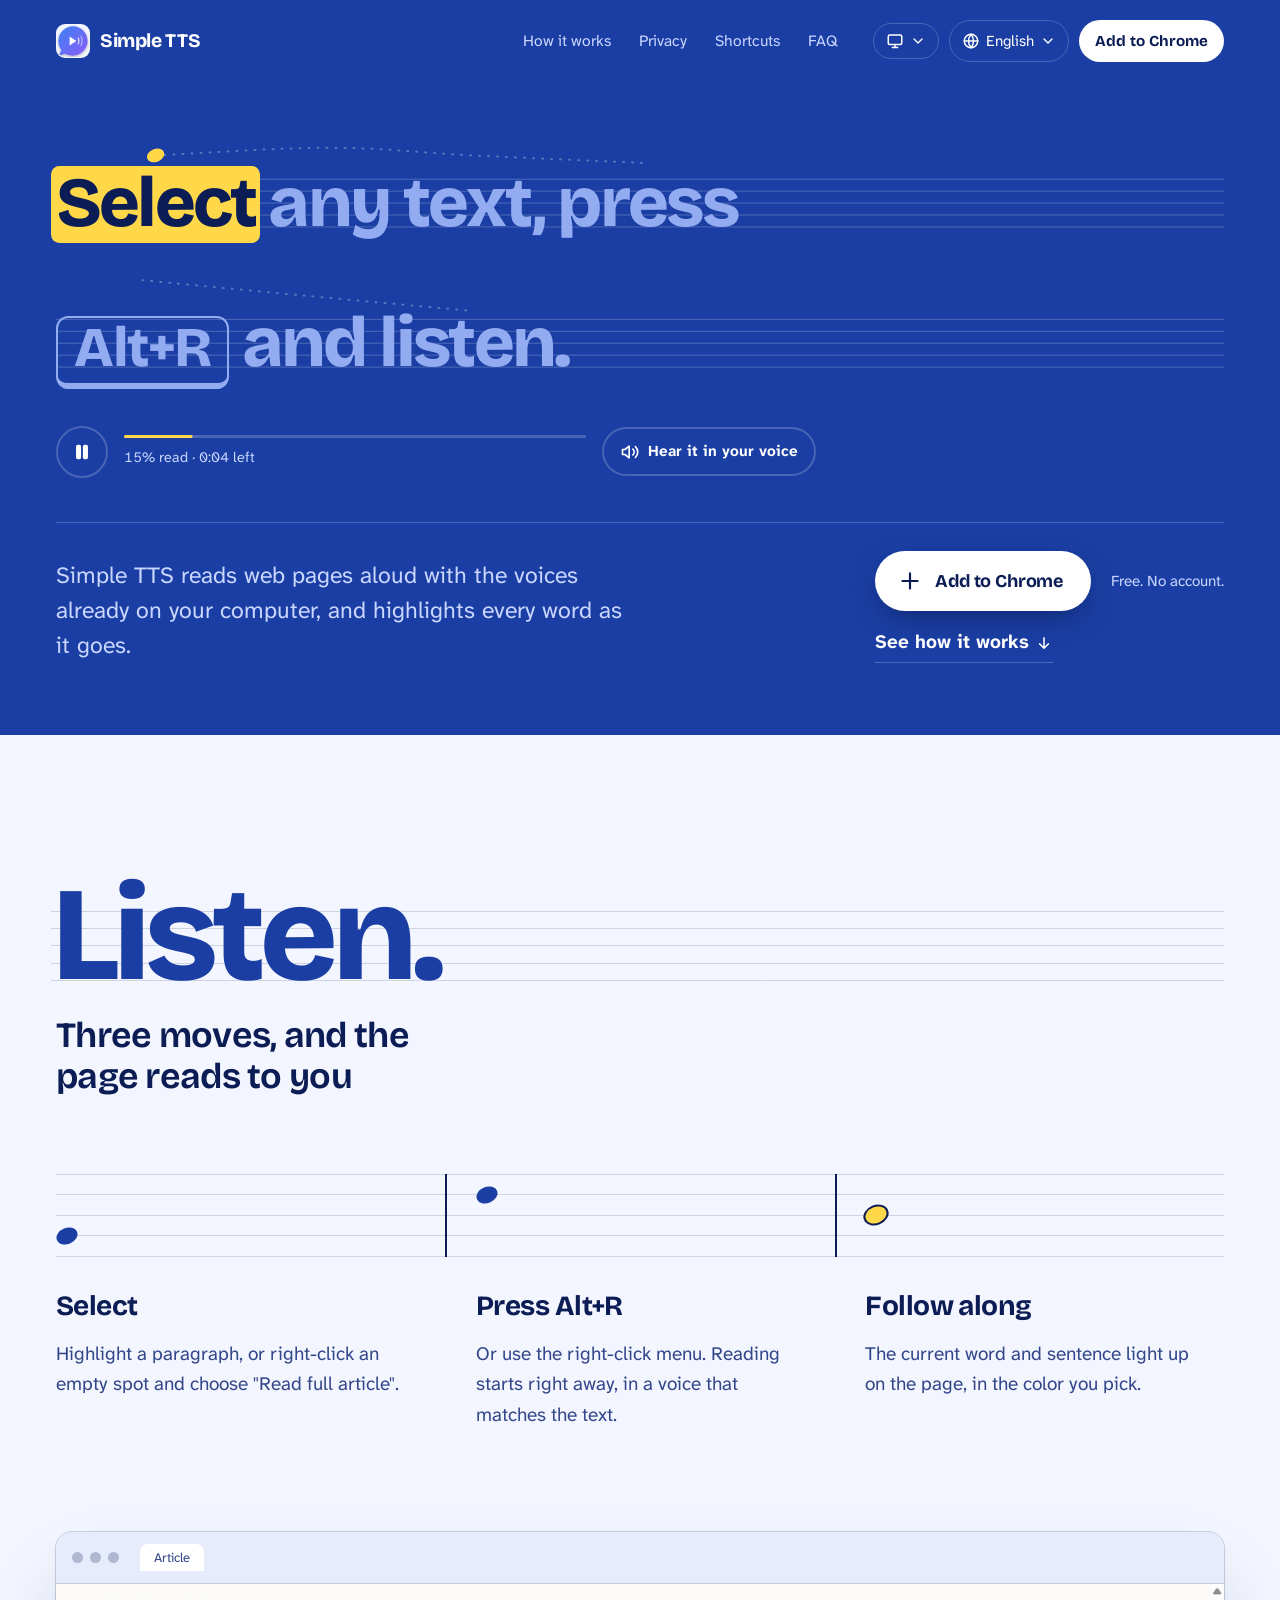
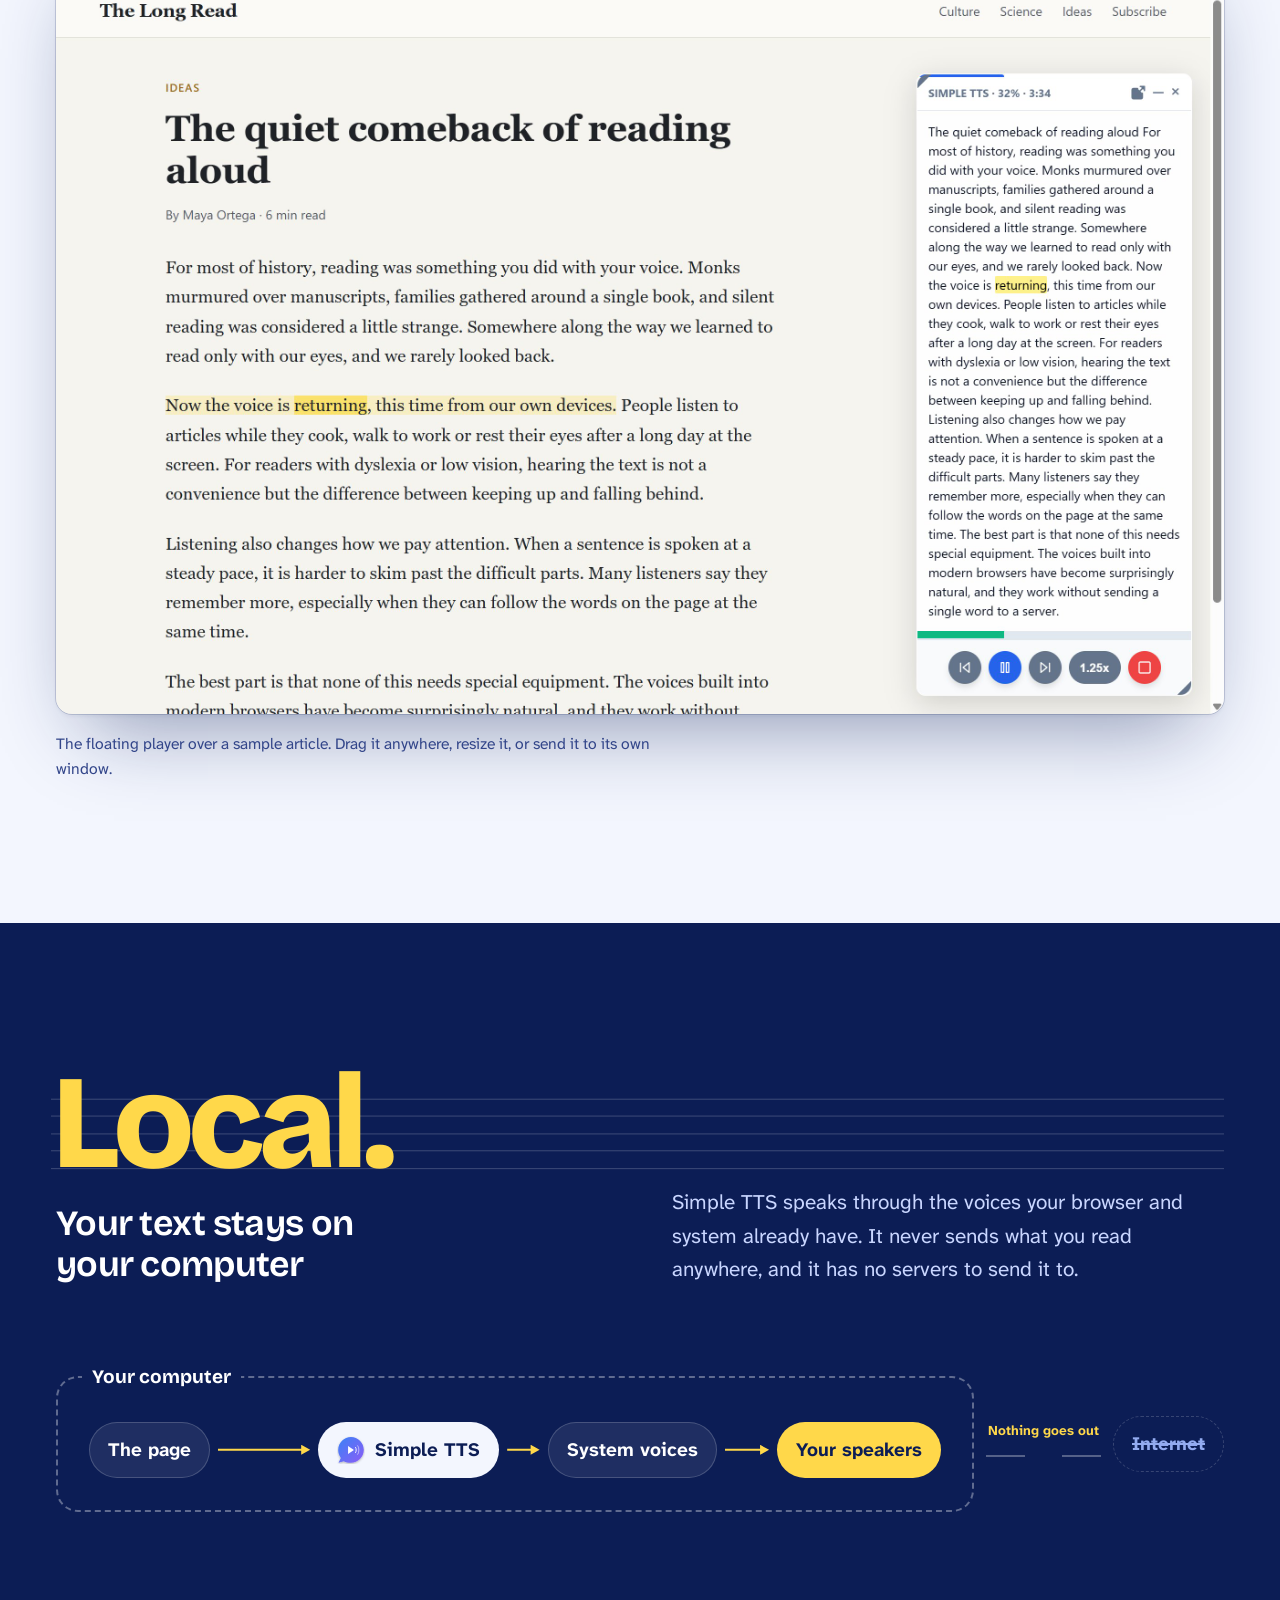
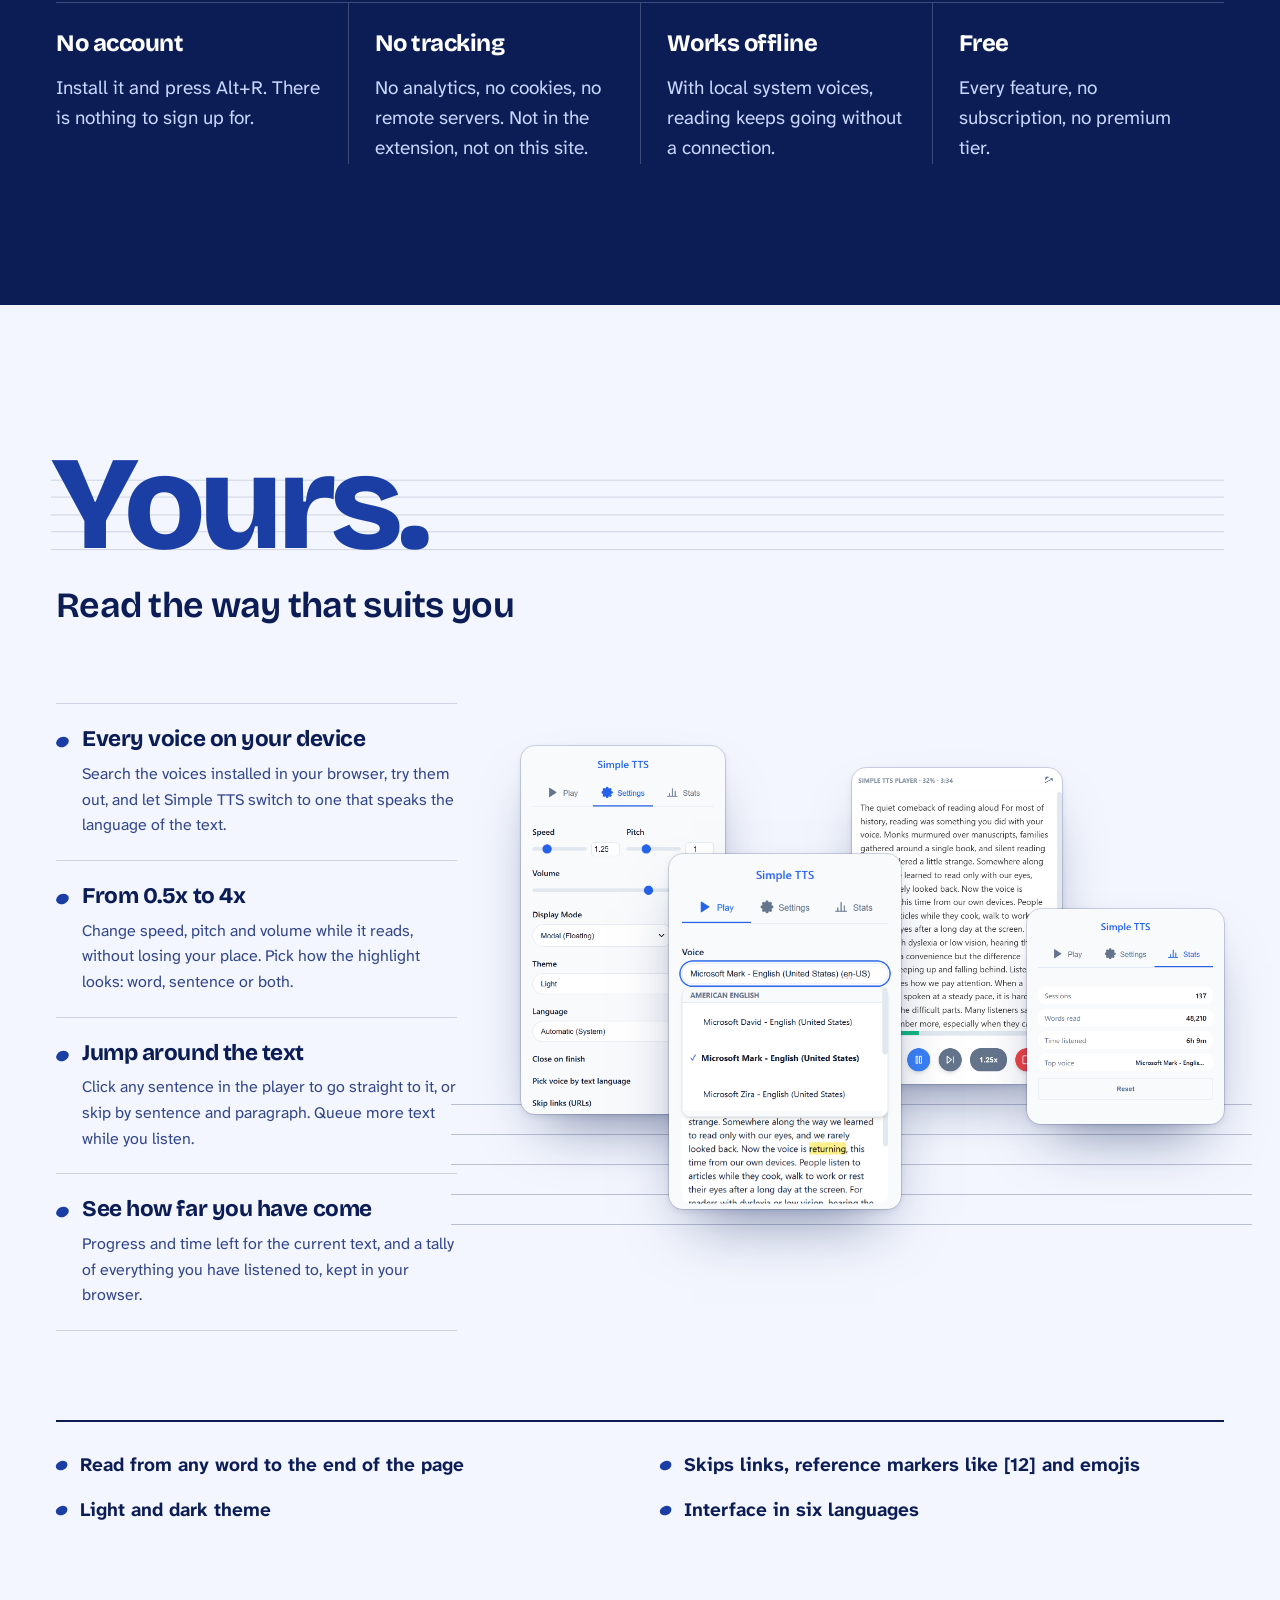
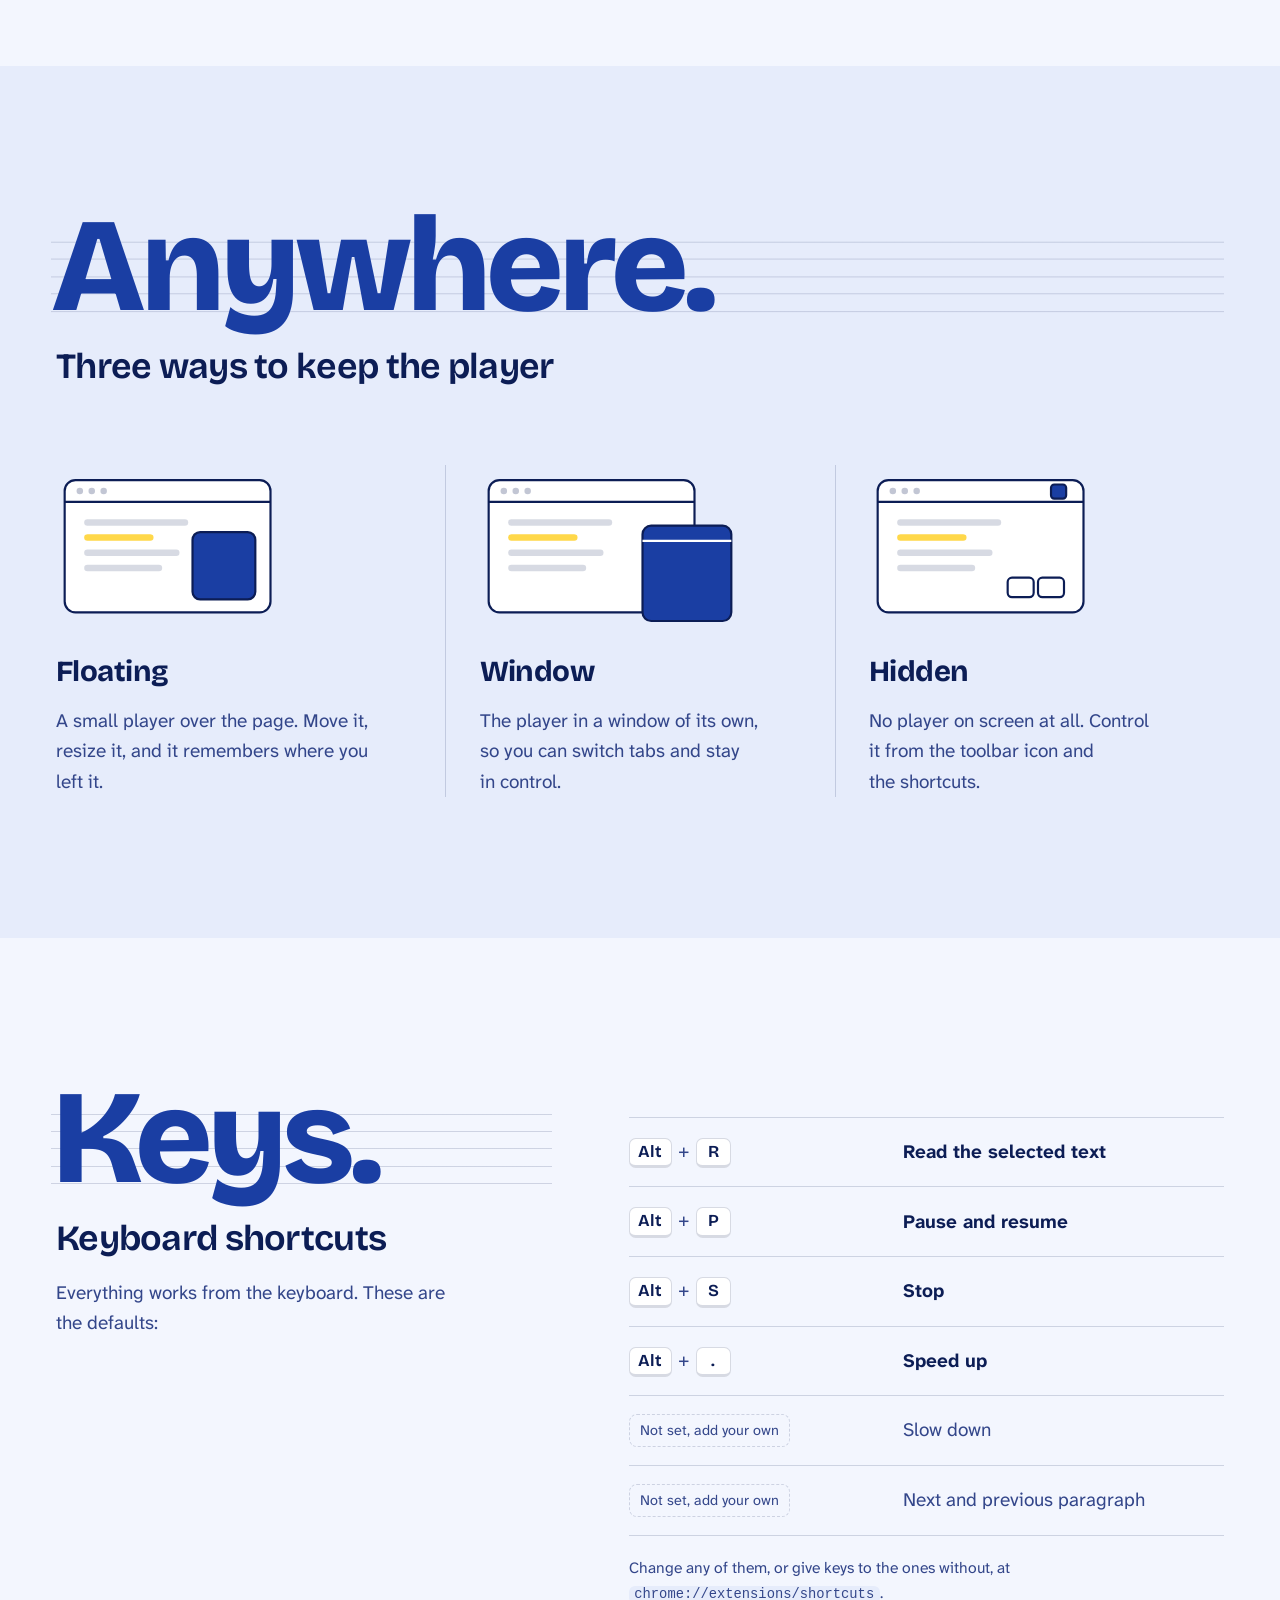
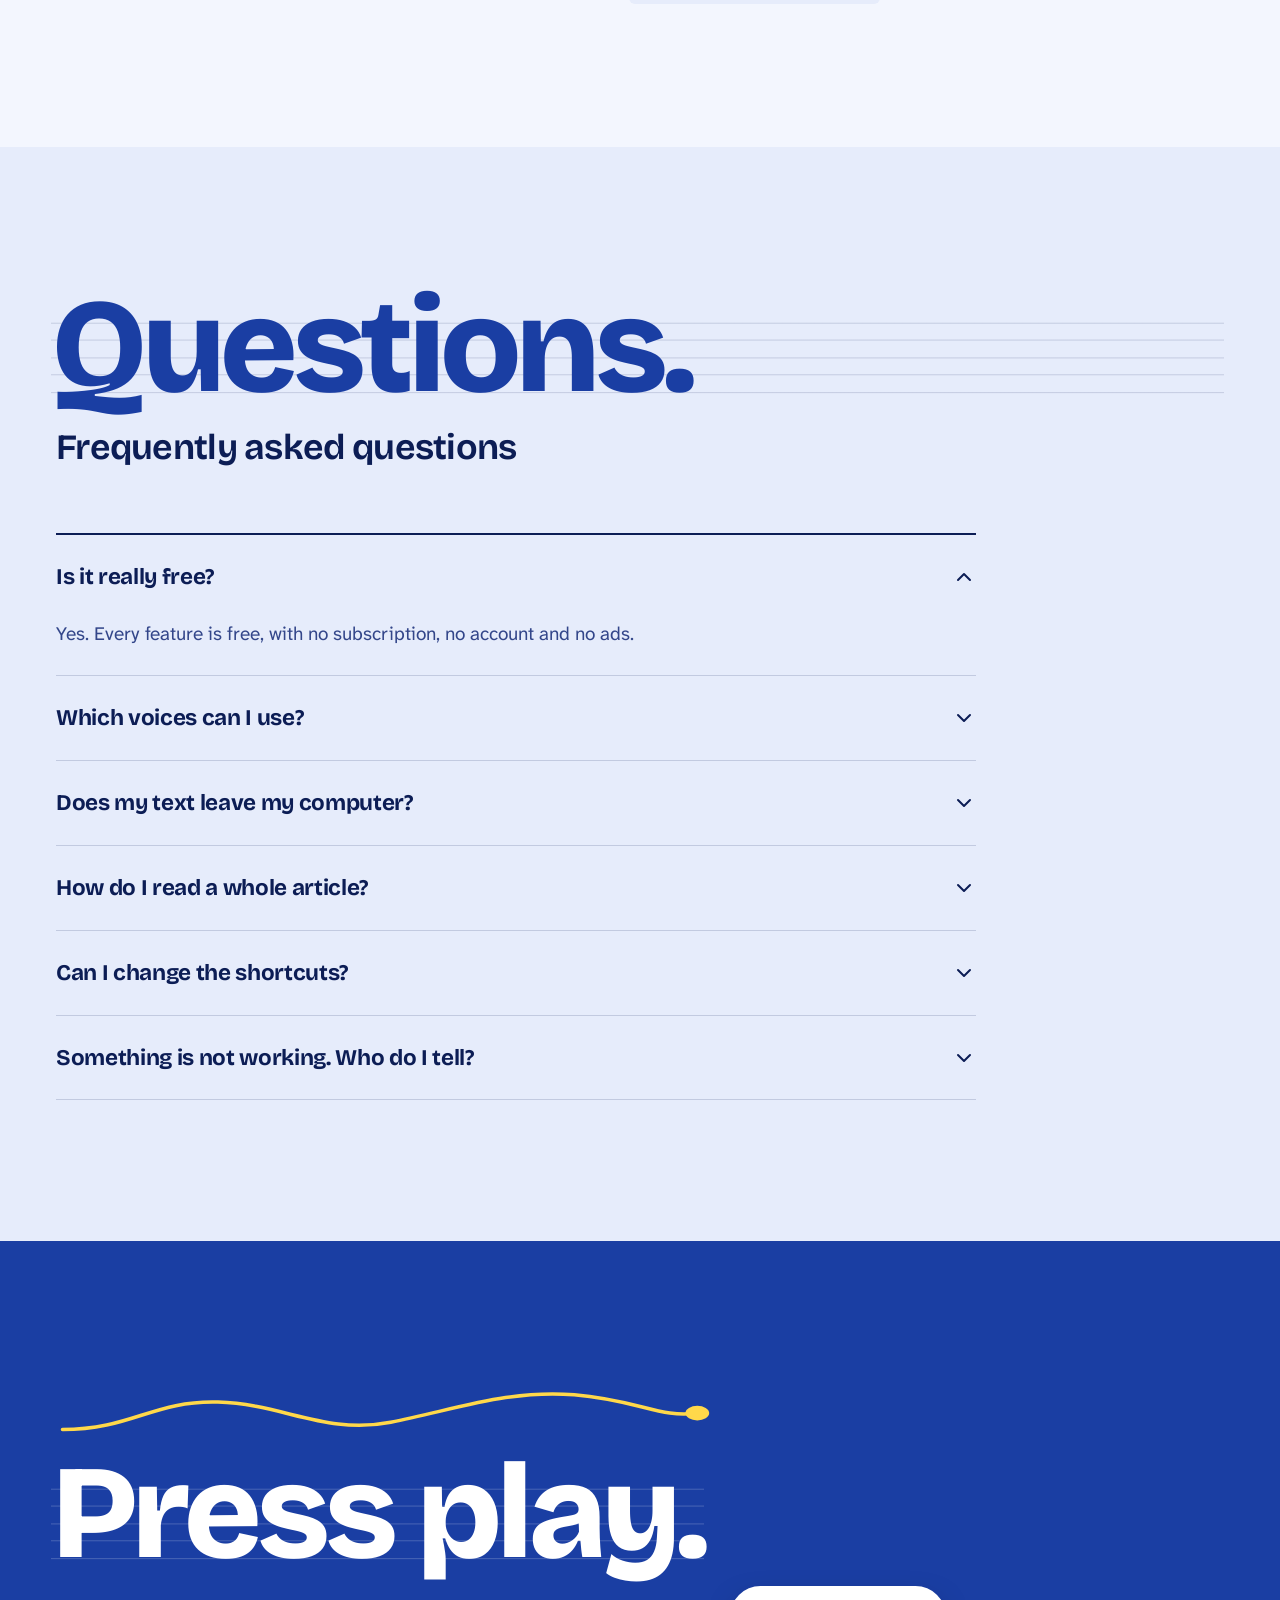
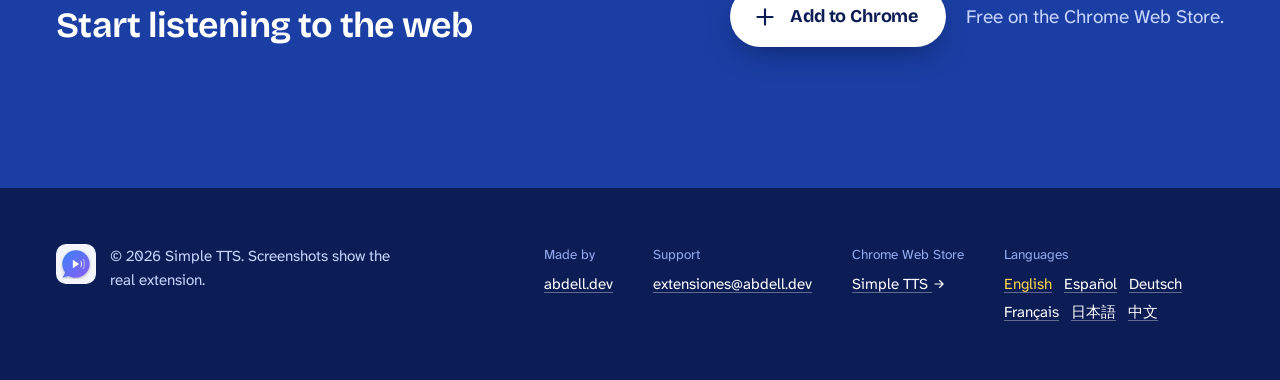
==== commit d718bf81: "Update from https://github.com/abdell1999/simpletts/commit/c1ee69b3a4b1dae7af72544a0b0097ad5eaef227" ====
--- a/index.html
+++ b/index.html
@@ -5,5 +5,5 @@
         .map(l => l.toLowerCase().split('-')[0])
         .find(l => l in map);
       location.replace(map[pick || 'en']);
-    })();</script><link rel="stylesheet" href="/_astro/i18n.CRET1nBJ.css"><style>body{background:var(--score);color:var(--on-score)}.picker[data-astro-cid-lcdefpme]{place-content:center;justify-items:center;gap:20px;min-height:100vh;padding:24px;display:grid}img[data-astro-cid-lcdefpme]{background:var(--paper);border-radius:18px;padding:8px}h1[data-astro-cid-lcdefpme]{letter-spacing:-.03em;font-size:2.5rem}ul[data-astro-cid-lcdefpme]{flex-wrap:wrap;justify-content:center;gap:10px;margin:0;padding:0;list-style:none;display:flex}a[data-astro-cid-lcdefpme]{border:1px solid var(--rule-score);border-radius:999px;padding:10px 18px;font-weight:700;text-decoration:none;display:block}a[data-astro-cid-lcdefpme]:hover{background:var(--on-score);color:var(--ink)}
+    })();</script><link rel="stylesheet" href="/_astro/i18n.DHyMtfE5.css"><style>body{background:var(--score);color:var(--on-score)}.picker[data-astro-cid-lcdefpme]{place-content:center;justify-items:center;gap:20px;min-height:100vh;padding:24px;display:grid}img[data-astro-cid-lcdefpme]{background:var(--tile);border-radius:18px;padding:8px}h1[data-astro-cid-lcdefpme]{letter-spacing:-.03em;font-size:2.5rem}ul[data-astro-cid-lcdefpme]{flex-wrap:wrap;justify-content:center;gap:10px;margin:0;padding:0;list-style:none;display:flex}a[data-astro-cid-lcdefpme]{border:1px solid var(--rule-score);border-radius:999px;padding:10px 18px;font-weight:700;text-decoration:none;display:block}a[data-astro-cid-lcdefpme]:hover{background:var(--on-score);color:var(--ink)}
 </style></head><body data-astro-cid-lcdefpme><main class="picker" data-astro-cid-lcdefpme><img src="/icon.svg" alt="" width="72" height="72" data-astro-cid-lcdefpme><h1 data-astro-cid-lcdefpme>Simple TTS</h1><ul data-astro-cid-lcdefpme><li data-astro-cid-lcdefpme><a href="/en/" lang="en" hreflang="en" data-astro-cid-lcdefpme>English</a></li><li data-astro-cid-lcdefpme><a href="/es/" lang="es" hreflang="es" data-astro-cid-lcdefpme>Español</a></li><li data-astro-cid-lcdefpme><a href="/de/" lang="de" hreflang="de" data-astro-cid-lcdefpme>Deutsch</a></li><li data-astro-cid-lcdefpme><a href="/fr/" lang="fr" hreflang="fr" data-astro-cid-lcdefpme>Français</a></li><li data-astro-cid-lcdefpme><a href="/ja/" lang="ja" hreflang="ja" data-astro-cid-lcdefpme>日本語</a></li><li data-astro-cid-lcdefpme><a href="/zh/" lang="zh-CN" hreflang="zh-CN" data-astro-cid-lcdefpme>中文</a></li></ul></main></body></html>
--- a/_astro/i18n.DHyMtfE5.css
+++ b/_astro/i18n.DHyMtfE5.css
@@ -0,0 +1 @@
+@font-face{font-family:Bricolage Grotesque Variable;font-style:normal;font-display:swap;font-weight:200 800;src:url(/_astro/bricolage-grotesque-vietnamese-wght-normal.BUzh504Q.woff2)format("woff2-variations");unicode-range:U+102-103,U+110-111,U+128-129,U+168-169,U+1A0-1A1,U+1AF-1B0,U+300-301,U+303-304,U+308-309,U+323,U+329,U+1EA0-1EF9,U+20AB}@font-face{font-family:Bricolage Grotesque Variable;font-style:normal;font-display:swap;font-weight:200 800;src:url(/_astro/bricolage-grotesque-latin-ext-wght-normal.CcLUaPy7.woff2)format("woff2-variations");unicode-range:U+100-2BA,U+2BD-2C5,U+2C7-2CC,U+2CE-2D7,U+2DD-2FF,U+304,U+308,U+329,U+1D00-1DBF,U+1E00-1E9F,U+1EF2-1EFF,U+2020,U+20A0-20AB,U+20AD-20C0,U+2113,U+2C60-2C7F,U+A720-A7FF}@font-face{font-family:Bricolage Grotesque Variable;font-style:normal;font-display:swap;font-weight:200 800;src:url(/_astro/bricolage-grotesque-latin-wght-normal.DLoelf7F.woff2)format("woff2-variations");unicode-range:U+??,U+131,U+152-153,U+2BB-2BC,U+2C6,U+2DA,U+2DC,U+304,U+308,U+329,U+2000-206F,U+20AC,U+2122,U+2191,U+2193,U+2212,U+2215,U+FEFF,U+FFFD}@font-face{font-family:Atkinson Hyperlegible Next Variable;font-style:normal;font-display:swap;font-weight:200 800;src:url(/_astro/atkinson-hyperlegible-next-latin-ext-wght-normal.C6vrW8VD.woff2)format("woff2-variations");unicode-range:U+100-2BA,U+2BD-2C5,U+2C7-2CC,U+2CE-2D7,U+2DD-2FF,U+304,U+308,U+329,U+1D00-1DBF,U+1E00-1E9F,U+1EF2-1EFF,U+2020,U+20A0-20AB,U+20AD-20C0,U+2113,U+2C60-2C7F,U+A720-A7FF}@font-face{font-family:Atkinson Hyperlegible Next Variable;font-style:normal;font-display:swap;font-weight:200 800;src:url(/_astro/atkinson-hyperlegible-next-latin-wght-normal.BcXVPD7q.woff2)format("woff2-variations");unicode-range:U+??,U+131,U+152-153,U+2BB-2BC,U+2C6,U+2DA,U+2DC,U+304,U+308,U+329,U+2000-206F,U+20AC,U+2122,U+2191,U+2193,U+2212,U+2215,U+FEFF,U+FFFD}@font-face{font-family:Noto Sans JP;font-style:normal;font-display:swap;font-weight:800;src:url(/_astro/noto-sans-jp-0-800-normal.P8QRoxdE.woff2)format("woff2"),url(/_astro/noto-sans-jp-0-800-normal.C5NBh2lT.woff)format("woff");unicode-range:U+25EE8,U+25F23,U+25F5C,U+25FD4,U+25FE0,U+25FFB,U+2600C,U+26017,U+26060,U+260ED,U+26222,U+2626A,U+26270,U+26286,U+2634C,U+26402,U+2667E,U+266B0,U+2671D,U+268DD,U+268EA,U+26951,U+2696F,U+26999,U+269DD,U+26A1E,U+26A58,U+26A8C,U+26AB7,U+26AFF,U+26C29,U+26C73,U+26C9E,U+26CDD,U+26E40,U+26E65,U+26F94,U+26FF6-26FF8,U+270F4,U+2710D,U+27139,U+273DA-273DB,U+273FE,U+27410,U+27449,U+27614-27615,U+27631,U+27684,U+27693,U+2770E,U+27723,U+27752,U+278B2,U+27985,U+279B4,U+27A84,U+27BB3,U+27BBE,U+27BC7,U+27C3C,U+27CB8,U+27D73,U+27DA0,U+27E10,U+27EAF,U+27FB7,U+2808A,U+280BB,U+28277,U+28282,U+282F3,U+283CD,U+2840C,U+28455,U+284DC,U+2856B,U+285C8-285C9,U+286D7,U+286FA,U+28946,U+28949,U+2896B,U+28987-28988,U+289BA-289BB,U+28A1E,U+28A29,U+28A43,U+28A71,U+28A99,U+28ACD,U+28ADD,U+28AE4,U+28BC1,U+28BEF,U+28CDD,U+28D10,U+28D71,U+28DFB,U+28E0F,U+28E17,U+28E1F,U+28E36,U+28E89,U+28EEB,U+28EF6,U+28F32,U+28FF8,U+292A0,U+292B1,U+29490,U+295CF,U+2967F,U+296F0,U+29719,U+29750,U+29810,U+298C6,U+29A72,U+29D4B,U+29DDB,U+29E15,U+29E3D,U+29E49,U+29E8A,U+29EC4,U+29EDB,U+29EE9,U+29FCE,U+29FD7,U+2A01A,U+2A02F,U+2A082,U+2A0F9,U+2A190,U+2A2B2,U+2A38C,U+2A437,U+2A5F1,U+2A602,U+2A61A,U+2A6B2,U+2A9E6,U+2B746,U+2B751,U+2B753,U+2B75A,U+2B75C,U+2B765,U+2B776-2B777,U+2B77C,U+2B782,U+2B789,U+2B78B,U+2B78E,U+2B794,U+2B7AC,U+2B7AF,U+2B7BD,U+2B7C9,U+2B7CF,U+2B7D2,U+2B7D8,U+2B7F0,U+2B80D,U+2B817,U+2B81A,U+2D544,U+2E278,U+2E569,U+2E6EA,U+2F804,U+2F80F,U+2F815,U+2F818,U+2F81A,U+2F822,U+2F828,U+2F82C,U+2F833,U+2F83F,U+2F846,U+2F852,U+2F862,U+2F86D,U+2F873,U+2F877,U+2F884,U+2F899-2F89A,U+2F8A6,U+2F8AC,U+2F8B2,U+2F8B6,U+2F8D3,U+2F8DB-2F8DC,U+2F8E1,U+2F8E5,U+2F8EA,U+2F8ED,U+2F8FC,U+2F903,U+2F90B,U+2F90F,U+2F91A,U+2F920-2F921,U+2F945,U+2F947,U+2F96C,U+2F995,U+2F9D0,U+2F9DE-2F9DF,U+2F9F4}@font-face{font-family:Noto Sans JP;font-style:normal;font-display:swap;font-weight:800;src:url(/_astro/noto-sans-jp-1-800-normal.BxN_KEkd.woff2)format("woff2"),url(/_astro/noto-sans-jp-1-800-normal.Cbs_y54X.woff)format("woff");unicode-range:U+1F235-1F23B,U+1F240-1F248,U+1F250-1F251,U+2000B,U+20089-2008A,U+200A2,U+200A4,U+200B0,U+200F5,U+20158,U+201A2,U+20213,U+2032B,U+20371,U+20381,U+203F9,U+2044A,U+20509,U+2053F,U+205B1,U+205D6,U+20611,U+20628,U+206EC,U+2074F,U+207C8,U+20807,U+2083A,U+208B9,U+2090E,U+2097C,U+20984,U+2099D,U+20A64,U+20AD3,U+20B1D,U+20B9F,U+20BB7,U+20D45,U+20D58,U+20DE1,U+20E64,U+20E6D,U+20E95,U+20F5F,U+21201,U+2123D,U+21255,U+21274,U+2127B,U+212D7,U+212E4,U+212FD,U+2131B,U+21336,U+21344,U+213C4,U+2146D-2146E,U+215D7,U+21647,U+216B4,U+21706,U+21742,U+218BD,U+219C3,U+21A1A,U+21C56,U+21D2D,U+21D45,U+21D62,U+21D78,U+21D92,U+21D9C,U+21DA1,U+21DB7,U+21DE0,U+21E33-21E34,U+21F1E,U+21F76,U+21FFA,U+2217B,U+22218,U+2231E,U+223AD,U+22609,U+226F3,U+2285B,U+228AB,U+2298F,U+22AB8,U+22B46,U+22B4F-22B50,U+22BA6,U+22C1D,U+22C24,U+22DE1,U+22E42,U+22FEB,U+231B6,U+231C3-231C4,U+231F5,U+23372,U+233CC,U+233D0,U+233D2-233D3,U+233D5,U+233DA,U+233DF,U+233E4,U+233FE,U+2344A-2344B,U+23451,U+23465,U+234E4,U+2355A,U+23594,U+235C4,U+23638-2363A,U+23647,U+2370C,U+2371C,U+2373F,U+23763-23764,U+237E7,U+237F1,U+237FF,U+23824,U+2383D,U+23A98,U+23C7F,U+23CBE,U+23CFE,U+23D00,U+23D0E,U+23D40,U+23DD3,U+23DF9-23DFA,U+23F7E,U+2404B,U+24096,U+24103,U+241C6,U+241FE,U+242EE,U+243BC,U+243D0,U+24629,U+246A5,U+247F1,U+24896,U+248E9,U+24A4D,U+24B56,U+24B6F,U+24C16,U+24D14,U+24E04,U+24E0E,U+24E37,U+24E6A,U+24E8B,U+24FF2,U+2504A,U+25055,U+25122,U+251A9,U+251CD,U+251E5,U+2521E,U+2524C,U+2542E,U+2548E,U+254D9,U+2550E,U+255A7,U+2567F,U+25771,U+257A9,U+257B4,U+25874,U+259C4,U+259CC,U+259D4,U+25AD7,U+25AE3-25AE4,U+25AF1,U+25BB2,U+25C4B,U+25C64,U+25DA1,U+25E2E,U+25E56,U+25E62,U+25E65,U+25EC2,U+25ED8}@font-face{font-family:Noto Sans JP;font-style:normal;font-display:swap;font-weight:800;src:url(/_astro/noto-sans-jp-2-800-normal.hlfftHac.woff2)format("woff2"),url(/_astro/noto-sans-jp-2-800-normal.B6kdPch-.woff)format("woff");unicode-range:U+FFD7,U+FFDA-FFDC,U+FFE0-FFE2,U+FFE4,U+FFE6,U+FFE8-FFEE,U+1F100-1F10C,U+1F110-1F16C,U+1F170-1F1AC,U+1F200-1F202,U+1F210-1F234}@font-face{font-family:Noto Sans JP;font-style:normal;font-display:swap;font-weight:800;src:url(/_astro/noto-sans-jp-3-800-normal.yA0IM0Wr.woff2)format("woff2"),url(/_astro/noto-sans-jp-3-800-normal.CLOtTt_Q.woff)format("woff");unicode-range:U+FA10,U+FA12-FA6D,U+FB00-FB04,U+FE10-FE19,U+FE30-FE42,U+FE44-FE52,U+FE54-FE66,U+FE68-FE6B,U+FF02,U+FF04,U+FF07,U+FF51,U+FF5B,U+FF5D,U+FF5F-FF60,U+FF66,U+FF69,U+FF87,U+FFA1-FFBE,U+FFC2-FFC7,U+FFCA-FFCF,U+FFD2-FFD6}@font-face{font-family:Noto Sans JP;font-style:normal;font-display:swap;font-weight:800;src:url(/_astro/noto-sans-jp-4-800-normal.BsDjwXcq.woff2)format("woff2"),url(/_astro/noto-sans-jp-4-800-normal.CRpa-U5p.woff)format("woff");unicode-range:U+F92D-F959,U+F95B-F9F2,U+F9F4-FA0B,U+FA0E-FA0F}@font-face{font-family:Noto Sans JP;font-style:normal;font-display:swap;font-weight:800;src:url(/_astro/noto-sans-jp-5-800-normal.BM0kjHXQ.woff2)format("woff2"),url(/_astro/noto-sans-jp-5-800-normal.DUMUl813.woff)format("woff");unicode-range:U+9E8B-9E8C,U+9E8E-9E8F,U+9E91-9E92,U+9E95-9E96,U+9E98,U+9E9B,U+9E9D-9E9E,U+9EA4-9EA5,U+9EA8-9EAA,U+9EAC-9EB0,U+9EB3-9EB5,U+9EB8,U+9EBC-9EBF,U+9EC3,U+9EC6,U+9EC8,U+9ECB-9ECD,U+9ECF-9ED1,U+9ED4-9ED5,U+9ED8,U+9EDB-9EE0,U+9EE4-9EE5,U+9EE7-9EE8,U+9EEC-9EF2,U+9EF4-9EF9,U+9EFB-9EFF,U+9F02-9F03,U+9F07-9F09,U+9F0E-9F12,U+9F14-9F17,U+9F19-9F1B,U+9F1F-9F22,U+9F26,U+9F2A-9F2C,U+9F2F,U+9F31-9F32,U+9F34,U+9F37,U+9F39-9F3A,U+9F3C-9F3F,U+9F41,U+9F43-9F47,U+9F4A,U+9F4E-9F50,U+9F52-9F58,U+9F5A,U+9F5D-9F61,U+9F63,U+9F66-9F6A,U+9F6C-9F73,U+9F75-9F77,U+9F7A,U+9F7D,U+9F7F,U+9F8F-9F92,U+9F94-9F97,U+9F99,U+9F9C-9FA3,U+9FA5,U+9FB4,U+9FBC-9FC2,U+9FC4,U+9FC6,U+9FCC,U+F900-F92C}@font-face{font-family:Noto Sans JP;font-style:normal;font-display:swap;font-weight:800;src:url(/_astro/noto-sans-jp-6-800-normal.CEDApbQE.woff2)format("woff2"),url(/_astro/noto-sans-jp-6-800-normal.CJnOcZzv.woff)format("woff");unicode-range:U+9C3E,U+9C41,U+9C43-9C4A,U+9C4E-9C50,U+9C52-9C54,U+9C56,U+9C58,U+9C5A-9C61,U+9C63,U+9C65,U+9C67-9C6B,U+9C6D-9C6E,U+9C70,U+9C72,U+9C75-9C78,U+9C7A-9C7C,U+9CE6-9CE7,U+9CEB-9CEC,U+9CF0,U+9CF2,U+9CF6-9CF7,U+9CF9,U+9D02-9D03,U+9D06-9D09,U+9D0B,U+9D0E,U+9D11-9D12,U+9D15,U+9D17-9D18,U+9D1B-9D1F,U+9D23,U+9D26,U+9D2A-9D2C,U+9D2F-9D30,U+9D32-9D34,U+9D3A,U+9D3C-9D3F,U+9D41-9D48,U+9D4A,U+9D50-9D54,U+9D59,U+9D5D-9D65,U+9D69-9D6C,U+9D6F-9D70,U+9D72-9D73,U+9D76-9D77,U+9D7A-9D7C,U+9D7E,U+9D83-9D84,U+9D86-9D87,U+9D89-9D8A,U+9D8D-9D8E,U+9D92-9D93,U+9D95-9D9A,U+9DA1,U+9DA4,U+9DA9-9DAC,U+9DAE,U+9DB1-9DB2,U+9DB5,U+9DB8-9DBD,U+9DBF-9DC4,U+9DC6-9DC7,U+9DC9-9DCA,U+9DCF,U+9DD3-9DD7,U+9DD9-9DDA,U+9DDE-9DE0,U+9DE3,U+9DE5-9DE7,U+9DE9,U+9DEB,U+9DED-9DF0,U+9DF3-9DF4,U+9DF8,U+9DFD-9DFE,U+9E02,U+9E07,U+9E0A,U+9E0D-9E0E,U+9E10-9E12,U+9E15-9E16,U+9E19-9E1F,U+9E75,U+9E79-9E7D,U+9E80-9E85,U+9E87-9E88}@font-face{font-family:Noto Sans JP;font-style:normal;font-display:swap;font-weight:800;src:url(/_astro/noto-sans-jp-7-800-normal.hecuNztU.woff2)format("woff2"),url(/_astro/noto-sans-jp-7-800-normal.tuyox_sb.woff)format("woff");unicode-range:U+9AE5-9AE7,U+9AE9,U+9AEB-9AEC,U+9AEE-9AEF,U+9AF1-9AF5,U+9AF7,U+9AF9-9AFB,U+9AFD,U+9AFF-9B06,U+9B08-9B09,U+9B0B-9B0E,U+9B10,U+9B12,U+9B16,U+9B18-9B1D,U+9B1F-9B20,U+9B22-9B23,U+9B25-9B2F,U+9B32-9B35,U+9B37,U+9B39-9B3B,U+9B3D,U+9B43-9B44,U+9B48,U+9B4B-9B4F,U+9B51,U+9B55-9B58,U+9B5B,U+9B5E,U+9B61,U+9B63,U+9B65-9B66,U+9B68,U+9B6A-9B6F,U+9B72-9B79,U+9B7F-9B80,U+9B83-9B87,U+9B89-9B8B,U+9B8D,U+9B8F-9B94,U+9B96-9B97,U+9B9A,U+9B9D-9BA0,U+9BA6-9BA7,U+9BA9-9BAA,U+9BAC,U+9BB0-9BB2,U+9BB4,U+9BB7-9BB9,U+9BBB-9BBC,U+9BBE-9BC1,U+9BC6-9BC8,U+9BCA,U+9BCE-9BD2,U+9BD4,U+9BD7-9BD8,U+9BDD,U+9BDF,U+9BE1-9BE5,U+9BE7,U+9BEA-9BEB,U+9BEE-9BF3,U+9BF5,U+9BF7-9BFA,U+9BFD,U+9BFF-9C00,U+9C02,U+9C04,U+9C06,U+9C08-9C0D,U+9C0F-9C16,U+9C18-9C1E,U+9C21-9C2A,U+9C2D-9C32,U+9C35-9C37,U+9C39-9C3A,U+9C3D}@font-face{font-family:Noto Sans JP;font-style:normal;font-display:swap;font-weight:800;src:url(/_astro/noto-sans-jp-8-800-normal.CSKsiqVe.woff2)format("woff2"),url(/_astro/noto-sans-jp-8-800-normal.BFbLg44D.woff)format("woff");unicode-range:U+98EB,U+98ED-98EE,U+98F0-98F1,U+98F3,U+98F6,U+9902,U+9907-9909,U+9911-9912,U+9914-9918,U+991A-9922,U+9924,U+9926-9927,U+992B-992C,U+992E,U+9931-9935,U+9939-993E,U+9940-9942,U+9945-9949,U+994B-994E,U+9950-9952,U+9954-9955,U+9958-9959,U+995B-995C,U+995E-9960,U+9963,U+9997-9998,U+999B,U+999D-999F,U+99A3,U+99A5-99A6,U+99A8,U+99AD-99AE,U+99B0-99B2,U+99B5,U+99B9-99BA,U+99BC-99BD,U+99BF,U+99C1,U+99C3,U+99C8-99C9,U+99D1,U+99D3-99D5,U+99D8-99DF,U+99E1-99E2,U+99E7,U+99EA-99EE,U+99F0-99F2,U+99F4-99F5,U+99F8-99F9,U+99FB-99FE,U+9A01-9A05,U+9A08,U+9A0A-9A0C,U+9A0F-9A11,U+9A16,U+9A1A,U+9A1E,U+9A20,U+9A22-9A24,U+9A27,U+9A2B,U+9A2D-9A2E,U+9A31,U+9A33,U+9A35-9A38,U+9A3E,U+9A40-9A45,U+9A47,U+9A4A-9A4E,U+9A51-9A52,U+9A54-9A58,U+9A5B,U+9A5D,U+9A5F,U+9A62,U+9A64-9A65,U+9A69-9A6C,U+9AAA,U+9AAC-9AB0,U+9AB2,U+9AB4-9AB7,U+9AB9,U+9ABB-9AC1,U+9AC3,U+9AC6,U+9AC8,U+9ACE-9AD3,U+9AD5-9AD7,U+9ADB-9ADC,U+9ADE-9AE0,U+9AE2-9AE4}@font-face{font-family:Noto Sans JP;font-style:normal;font-display:swap;font-weight:800;src:url(/_astro/noto-sans-jp-9-800-normal.c5oJ5TKB.woff2)format("woff2"),url(/_astro/noto-sans-jp-9-800-normal.EE7OrHq8.woff)format("woff");unicode-range:U+971D,U+9721-9724,U+9728,U+972A,U+9730-9731,U+9733,U+9736,U+9738-9739,U+973B,U+973D-973E,U+9741-9744,U+9746-974A,U+974D-974F,U+9751,U+9755,U+9757-9758,U+975A-975C,U+9760-9761,U+9763-9764,U+9766-9768,U+976A-976B,U+976E,U+9771,U+9773,U+9776-977D,U+977F-9781,U+9785-9786,U+9789,U+978B,U+978F-9790,U+9795-9797,U+9799-979A,U+979C,U+979E-97A0,U+97A2-97A3,U+97A6,U+97A8,U+97AB-97AC,U+97AE,U+97B1-97B6,U+97B8-97BA,U+97BC,U+97BE-97BF,U+97C1,U+97C3-97CE,U+97D0-97D1,U+97D4,U+97D7-97D9,U+97DB-97DE,U+97E0-97E1,U+97E4,U+97E6,U+97ED-97EF,U+97F1-97F2,U+97F4-97F8,U+97FA,U+9804,U+9807,U+980A,U+980C-980F,U+9814,U+9816-9817,U+9819-981A,U+981C,U+981E,U+9820-9821,U+9823-9826,U+982B,U+982E-9830,U+9832-9835,U+9837,U+9839,U+983D-983E,U+9844,U+9846-9847,U+984A-984B,U+984F,U+9851-9853,U+9856-9857,U+9859-985B,U+9862-9863,U+9865-9866,U+986A-986C,U+986F-9871,U+9873-9875,U+98AA-98AB,U+98AD-98AE,U+98B0-98B1,U+98B4,U+98B6-98B8,U+98BA-98BC,U+98BF,U+98C2-98C8,U+98CB-98CC,U+98CE,U+98DC,U+98DE,U+98E0-98E1,U+98E3,U+98E5-98E7,U+98E9-98EA}@font-face{font-family:Noto Sans JP;font-style:normal;font-display:swap;font-weight:800;src:url(/_astro/noto-sans-jp-10-800-normal.BPhPdBdk.woff2)format("woff2"),url(/_astro/noto-sans-jp-10-800-normal.emjjyPjx.woff)format("woff");unicode-range:U+944A,U+944C,U+9452-9453,U+9455,U+9459-945C,U+945E-9463,U+9468,U+946A-946B,U+946D-9472,U+9475,U+9477,U+947C-947F,U+9481,U+9483-9485,U+9578-9579,U+957E-957F,U+9582,U+9584,U+9586-9588,U+958A,U+958C-958F,U+9592,U+9594,U+9596,U+9598-9599,U+959D-95A1,U+95A4,U+95A6-95A9,U+95AB-95AD,U+95B1,U+95B4,U+95B6,U+95B9-95BF,U+95C3,U+95C6,U+95C8-95CD,U+95D0-95D6,U+95D9-95DA,U+95DC-95E2,U+95E4-95E6,U+95E8,U+961D-961E,U+9621-9622,U+9624-9626,U+9628,U+962C,U+962E-962F,U+9631,U+9633-9634,U+9637-963A,U+963C-963D,U+9641-9642,U+964B-964C,U+964F,U+9652,U+9654,U+9656-9658,U+965C-965F,U+9661,U+9666,U+966A,U+966C,U+966E,U+9672,U+9674,U+9677,U+967B-967C,U+967E-967F,U+9681-9684,U+9689,U+968B,U+968D,U+9691,U+9695-9698,U+969A,U+969D,U+969F,U+96A4-96AA,U+96AE-96B4,U+96B6,U+96B8-96BB,U+96BD,U+96C1,U+96C9-96CB,U+96CD-96CE,U+96D2,U+96D5-96D6,U+96D8-96DA,U+96DC-96DF,U+96E9,U+96EF,U+96F1,U+96F9-96FA,U+9702-9706,U+9708-9709,U+970D-970F,U+9711,U+9713-9714,U+9716,U+9719-971B}@font-face{font-family:Noto Sans JP;font-style:normal;font-display:swap;font-weight:800;src:url(/_astro/noto-sans-jp-11-800-normal.B0FoYOEr.woff2)format("woff2"),url(/_astro/noto-sans-jp-11-800-normal.B64zohn9.woff)format("woff");unicode-range:U+92BC-92BD,U+92BF-92C3,U+92C5-92C8,U+92CB-92D0,U+92D2-92D3,U+92D5,U+92D7-92D9,U+92DC-92DD,U+92DF-92E1,U+92E3-92E5,U+92E7-92EA,U+92EC,U+92EE,U+92F0,U+92F2,U+92F7-92FB,U+92FF-9300,U+9302,U+9304,U+9308,U+930D,U+930F-9311,U+9314-9315,U+9318-931A,U+931C-931F,U+9321-9325,U+9327-932B,U+932E,U+9333-9337,U+933A-933B,U+9344,U+9347-934A,U+934D,U+9350-9352,U+9354-9358,U+935A,U+935C,U+935E,U+9360,U+9364-9365,U+9367,U+9369-936D,U+936F-9371,U+9373-9374,U+9376,U+937A,U+937D-9382,U+9388,U+938A-938B,U+938D,U+938F,U+9392,U+9394-9395,U+9397-9398,U+939A-939B,U+939E,U+93A1,U+93A3-93A4,U+93A6,U+93A8-93A9,U+93AB-93AD,U+93B0,U+93B4-93B6,U+93B9-93BB,U+93C1,U+93C3-93CD,U+93D0-93D1,U+93D3,U+93D6-93D9,U+93DC-93DF,U+93E2,U+93E4-93E8,U+93F1,U+93F5,U+93F7-93FB,U+93FD,U+9401-9404,U+9407-9409,U+940D-9410,U+9413-9417,U+9419-941A,U+941F,U+9421,U+942B,U+942E-942F,U+9431-9434,U+9436,U+9438,U+943A-943B,U+943D,U+943F,U+9441,U+9443-9445,U+9448}@font-face{font-family:Noto Sans JP;font-style:normal;font-display:swap;font-weight:800;src:url(/_astro/noto-sans-jp-12-800-normal.ObN2wlEX.woff2)format("woff2"),url(/_astro/noto-sans-jp-12-800-normal.CM723fqw.woff)format("woff");unicode-range:U+9143,U+9146-914C,U+914F,U+9153,U+9156-915B,U+9161,U+9163-9165,U+9167,U+9169,U+916D,U+9172-9174,U+9179-917B,U+9181-9183,U+9185-9187,U+9189-918B,U+918E,U+9191,U+9193-9195,U+9197-9198,U+919E,U+91A1-91A2,U+91A6,U+91A8,U+91AA-91B6,U+91BA-91BD,U+91BF-91C6,U+91C9,U+91CB,U+91D0,U+91D3-91D4,U+91D6-91D7,U+91D9-91DB,U+91DE-91DF,U+91E1,U+91E4-91E6,U+91E9-91EA,U+91EC-91F1,U+91F5-91F7,U+91F9,U+91FB-91FD,U+91FF-9201,U+9204-9207,U+9209-920A,U+920C,U+920E,U+9210-9218,U+921C-921E,U+9223-9226,U+9228-9229,U+922C,U+922E-9230,U+9233,U+9235-923A,U+923C,U+923E-9240,U+9242-9243,U+9245-924B,U+924D-9251,U+9256-925A,U+925C-925E,U+9260-9261,U+9264-9269,U+926E-9270,U+9275-9279,U+927B-927F,U+9288-928A,U+928D-928E,U+9291-9293,U+9295-9297,U+9299,U+929B-929C,U+929F-92A0,U+92A4-92A5,U+92A7-92A8,U+92AB,U+92AF,U+92B2-92B3,U+92B6-92BB}@font-face{font-family:Noto Sans JP;font-style:normal;font-display:swap;font-weight:800;src:url(/_astro/noto-sans-jp-13-800-normal.BQstPG29.woff2)format("woff2"),url(/_astro/noto-sans-jp-13-800-normal.BuMcaDAA.woff)format("woff");unicode-range:U+8F52-8F55,U+8F57-8F58,U+8F5C-8F5E,U+8F61-8F66,U+8F9C-8F9D,U+8F9F-8FA2,U+8FA4-8FA8,U+8FAD-8FAF,U+8FB4-8FB8,U+8FBE,U+8FC0-8FC2,U+8FC6,U+8FC8,U+8FCA-8FCB,U+8FCD,U+8FD0,U+8FD2-8FD3,U+8FD5,U+8FDA,U+8FE0,U+8FE2-8FE5,U+8FE8-8FEA,U+8FED-8FEF,U+8FF1,U+8FF4-8FF6,U+8FF8-8FFB,U+8FFE,U+9002,U+9004-9005,U+9008,U+900B-900E,U+9011,U+9013,U+9015-9016,U+9018,U+901B,U+901E,U+9021,U+9027-902A,U+902C-902D,U+902F,U+9033-9037,U+9039,U+903C,U+903E-903F,U+9041,U+9043-9044,U+9049,U+904C,U+904F-9052,U+9056,U+9058,U+905B-905E,U+9062,U+9066-9068,U+906C,U+906F-9070,U+9072,U+9074,U+9076,U+9079,U+9080-9083,U+9085,U+9087-9088,U+908B-908C,U+908E-9090,U+9095,U+9097-9099,U+909B,U+90A0-90A2,U+90A5,U+90A8,U+90AF-90B6,U+90BD-90BE,U+90C3-90C5,U+90C7-90C9,U+90CC,U+90D2,U+90D5,U+90D7-90D9,U+90DB-90DF,U+90E2,U+90E4-90E5,U+90EB,U+90EF-90F0,U+90F2,U+90F4,U+90F6,U+90FE-9100,U+9102,U+9104-9106,U+9108,U+910D,U+9110,U+9112,U+9114-911A,U+911C,U+911E,U+9120,U+9122-9123,U+9125,U+9127,U+9129,U+912D-9132,U+9134,U+9136-9137,U+9139-913A,U+913C-913D}@font-face{font-family:Noto Sans JP;font-style:normal;font-display:swap;font-weight:800;src:url(/_astro/noto-sans-jp-14-800-normal.Dv6PKKBu.woff2)format("woff2"),url(/_astro/noto-sans-jp-14-800-normal.K5wvj3ym.woff)format("woff");unicode-range:U+8DC0,U+8DC2,U+8DC5-8DC8,U+8DCA-8DCC,U+8DCE-8DCF,U+8DD1,U+8DD4-8DD7,U+8DD9-8DDB,U+8DDF,U+8DE3-8DE5,U+8DE7,U+8DEA-8DEC,U+8DF0-8DF2,U+8DF4,U+8DFC-8DFD,U+8DFF,U+8E01,U+8E04-8E06,U+8E08-8E09,U+8E0B-8E0C,U+8E10-8E11,U+8E14,U+8E16,U+8E1D-8E23,U+8E26-8E27,U+8E30-8E31,U+8E33-8E39,U+8E3D,U+8E40-8E42,U+8E44,U+8E47-8E50,U+8E54-8E55,U+8E59,U+8E5B-8E64,U+8E69,U+8E6C-8E6D,U+8E6F-8E72,U+8E75-8E77,U+8E79-8E7C,U+8E81-8E85,U+8E89,U+8E8B,U+8E90-8E95,U+8E98-8E9B,U+8E9D-8E9E,U+8EA1-8EA2,U+8EA7,U+8EA9-8EAA,U+8EAC-8EB1,U+8EB3,U+8EB5-8EB6,U+8EBA-8EBB,U+8EBE,U+8EC0-8EC1,U+8EC3-8EC8,U+8ECB,U+8ECF,U+8ED1,U+8ED4,U+8EDB-8EDC,U+8EE3,U+8EE8,U+8EEB,U+8EED-8EEE,U+8EF0-8EF1,U+8EF7,U+8EF9-8EFC,U+8EFE,U+8F00,U+8F02,U+8F05,U+8F07-8F08,U+8F0A,U+8F0F-8F10,U+8F12-8F13,U+8F15-8F19,U+8F1B-8F1C,U+8F1E-8F21,U+8F23,U+8F25-8F28,U+8F2B-8F2F,U+8F33-8F37,U+8F39-8F3B,U+8F3E,U+8F40-8F43,U+8F45-8F47,U+8F49-8F4A,U+8F4C-8F4F,U+8F51}@font-face{font-family:Noto Sans JP;font-style:normal;font-display:swap;font-weight:800;src:url(/_astro/noto-sans-jp-15-800-normal.C8NleRTw.woff2)format("woff2"),url(/_astro/noto-sans-jp-15-800-normal.CQFJ6cQY.woff)format("woff");unicode-range:U+8B2D,U+8B30,U+8B37,U+8B3C,U+8B3E,U+8B41-8B46,U+8B48-8B49,U+8B4C-8B4F,U+8B51-8B54,U+8B56,U+8B59,U+8B5B,U+8B5E-8B5F,U+8B63,U+8B69,U+8B6B-8B6D,U+8B6F,U+8B71,U+8B74,U+8B76,U+8B78-8B79,U+8B7C-8B81,U+8B84-8B85,U+8B8A-8B8F,U+8B92-8B96,U+8B99-8B9A,U+8B9C-8BA0,U+8C38-8C3A,U+8C3D-8C3F,U+8C41,U+8C45,U+8C47-8C49,U+8C4B-8C4C,U+8C4E-8C51,U+8C53-8C55,U+8C57-8C59,U+8C5B,U+8C5D,U+8C62-8C64,U+8C66,U+8C68-8C69,U+8C6B-8C6D,U+8C73,U+8C75-8C76,U+8C78,U+8C7A-8C7C,U+8C7E,U+8C82,U+8C85-8C87,U+8C89-8C8B,U+8C8D-8C8E,U+8C90,U+8C92-8C94,U+8C98-8C99,U+8C9B-8C9C,U+8C9F,U+8CA4,U+8CAD-8CAE,U+8CB2-8CB3,U+8CB6,U+8CB9-8CBA,U+8CBD,U+8CC1-8CC2,U+8CC4-8CC6,U+8CC8-8CC9,U+8CCB,U+8CCD-8CCF,U+8CD2,U+8CD5-8CD6,U+8CD9-8CDA,U+8CDD,U+8CE1,U+8CE3-8CE4,U+8CE6,U+8CE8,U+8CEC,U+8CEF-8CF2,U+8CF4-8CF5,U+8CF7-8CF8,U+8CFA-8CFB,U+8CFD-8CFF,U+8D01,U+8D03-8D04,U+8D07,U+8D09-8D0B,U+8D0D-8D10,U+8D12-8D14,U+8D16-8D17,U+8D1B-8D1D,U+8D65,U+8D67,U+8D69,U+8D6B-8D6E,U+8D71,U+8D73,U+8D76,U+8D7F,U+8D81-8D82,U+8D84,U+8D88,U+8D8D,U+8D90-8D91,U+8D95,U+8D99,U+8D9E-8DA0,U+8DA6,U+8DA8,U+8DAB-8DAC,U+8DAF,U+8DB2,U+8DB5,U+8DB7,U+8DB9-8DBC,U+8DBE}@font-face{font-family:Noto Sans JP;font-style:normal;font-display:swap;font-weight:800;src:url(/_astro/noto-sans-jp-16-800-normal.CDZ-90LT.woff2)format("woff2"),url(/_astro/noto-sans-jp-16-800-normal.BfBMTEnV.woff)format("woff");unicode-range:U+8973-8975,U+8977,U+897A-897E,U+8980,U+8983,U+8988-898A,U+898D,U+8990,U+8993-8995,U+8998,U+899B-899C,U+899F-89A1,U+89A5-89A6,U+89A9,U+89AC,U+89AF-89B0,U+89B2,U+89B4-89B7,U+89BA,U+89BC-89BD,U+89BF-89C1,U+89D4-89D8,U+89DA,U+89DC-89DD,U+89E5,U+89E7,U+89E9,U+89EB,U+89ED,U+89F1,U+89F3-89F4,U+89F6,U+89F8-89F9,U+89FD,U+89FF,U+8A01,U+8A04-8A05,U+8A07,U+8A0C,U+8A0F-8A12,U+8A14-8A16,U+8A1B,U+8A1D-8A1E,U+8A20-8A22,U+8A24-8A26,U+8A2B-8A2C,U+8A2F,U+8A35-8A37,U+8A3B,U+8A3D-8A3E,U+8A40-8A41,U+8A43,U+8A45-8A49,U+8A4D-8A4E,U+8A51-8A54,U+8A56-8A58,U+8A5B-8A5D,U+8A61-8A62,U+8A65,U+8A67,U+8A6C-8A6D,U+8A75-8A77,U+8A79-8A7C,U+8A7E-8A80,U+8A82-8A86,U+8A8B,U+8A8F-8A92,U+8A96-8A97,U+8A99-8A9A,U+8A9F,U+8AA1,U+8AA3,U+8AA5-8AAA,U+8AAE-8AAF,U+8AB3,U+8AB6-8AB7,U+8ABB-8ABC,U+8ABE,U+8AC2-8AC4,U+8AC6,U+8AC8-8ACA,U+8ACC-8ACD,U+8AD0-8AD1,U+8AD3-8AD5,U+8AD7,U+8ADA-8AE2,U+8AE4,U+8AE7,U+8AEB-8AEC,U+8AEE,U+8AF0-8AF1,U+8AF3-8AF7,U+8AFA,U+8AFC,U+8AFF,U+8B01-8B02,U+8B04-8B07,U+8B0A-8B0D,U+8B0F-8B11,U+8B14,U+8B16,U+8B1A,U+8B1C,U+8B1E-8B20,U+8B26,U+8B28,U+8B2B-8B2C}@font-face{font-family:Noto Sans JP;font-style:normal;font-display:swap;font-weight:800;src:url(/_astro/noto-sans-jp-17-800-normal.DrCu55wD.woff2)format("woff2"),url(/_astro/noto-sans-jp-17-800-normal.DGh5iVjB.woff)format("woff");unicode-range:U+87E2-87E6,U+87EA-87ED,U+87EF,U+87F1,U+87F3,U+87F5-87F8,U+87FA-87FB,U+87FE-87FF,U+8801,U+8803,U+8805-8807,U+8809-880B,U+880D-8816,U+8818-881C,U+881E-881F,U+8821-8822,U+8827-8828,U+882D-882E,U+8830-8832,U+8835-8836,U+8839-883C,U+8841-8845,U+8848-884B,U+884D-884E,U+8851-8852,U+8855-8856,U+8858-885A,U+885C,U+885E-8860,U+8862,U+8864,U+8869,U+886B,U+886E-886F,U+8871-8872,U+8875,U+8877,U+8879,U+887B,U+887D-887E,U+8880-8882,U+8888,U+888D,U+8892,U+8897-889C,U+889E-88A0,U+88A2,U+88A4,U+88A8,U+88AA,U+88AE,U+88B0-88B1,U+88B5,U+88B7,U+88BA,U+88BC-88C0,U+88C3-88C4,U+88C6,U+88CA-88CE,U+88D1-88D4,U+88D8-88D9,U+88DB,U+88DD-88E1,U+88E7-88E8,U+88EF-88F2,U+88F4-88F5,U+88F7,U+88F9,U+88FC,U+8901-8902,U+8904,U+8906,U+890A,U+890C-890F,U+8913,U+8915-8916,U+8918-891A,U+891C-891E,U+8920,U+8925-8928,U+892A-892B,U+8930-8932,U+8935-893B,U+893E,U+8940-8946,U+8949,U+894C-894D,U+894F,U+8952,U+8956-8957,U+895A-895C,U+895E,U+8960-8964,U+8966,U+896A-896B,U+896D-8970}@font-face{font-family:Noto Sans JP;font-style:normal;font-display:swap;font-weight:800;src:url(/_astro/noto-sans-jp-18-800-normal.Ddtd8tnM.woff2)format("woff2"),url(/_astro/noto-sans-jp-18-800-normal.DsVnsoLw.woff)format("woff");unicode-range:U+8655-8659,U+865B,U+865D-8664,U+8667,U+8669,U+866C,U+866F,U+8671,U+8675-8677,U+867A-867B,U+867D,U+8687-8689,U+868B-868D,U+8691,U+8693,U+8695-8696,U+8698,U+869A,U+869C-869D,U+86A1,U+86A3-86A4,U+86A6-86AB,U+86AD,U+86AF-86B1,U+86B3-86B9,U+86BF-86C1,U+86C3-86C6,U+86C9,U+86CB,U+86CE,U+86D1-86D2,U+86D4-86D5,U+86D7,U+86DA,U+86DC,U+86DE-86E0,U+86E3-86E7,U+86E9,U+86EC-86ED,U+86EF,U+86F8-86FE,U+8700,U+8703-870B,U+870D-8714,U+8719-871A,U+871E-871F,U+8721-8723,U+8725,U+8728-8729,U+872E-872F,U+8731-8732,U+8734,U+8737,U+8739-8740,U+8743,U+8745,U+8749,U+874B-874E,U+8751,U+8753,U+8755,U+8757-8759,U+875D,U+875F-8761,U+8763-8766,U+8768,U+876A,U+876E-876F,U+8771-8772,U+8774,U+8778,U+877B-877C,U+877F,U+8782-8789,U+878B-878C,U+878E,U+8790,U+8793,U+8795,U+8797-8799,U+879E-87A0,U+87A2-87A3,U+87A7,U+87AB-87AF,U+87B1,U+87B3,U+87B5,U+87BB,U+87BD-87C1,U+87C4,U+87C6-87CB,U+87CE,U+87D0,U+87D2,U+87D5-87D6,U+87D9-87DA,U+87DC,U+87DF-87E0}@font-face{font-family:Noto Sans JP;font-style:normal;font-display:swap;font-weight:800;src:url(/_astro/noto-sans-jp-19-800-normal.BNTnTDsW.woff2)format("woff2"),url(/_astro/noto-sans-jp-19-800-normal.dM5gJQp8.woff)format("woff");unicode-range:U+84B4,U+84B9-84BB,U+84BD-84C2,U+84C6-84CA,U+84CC-84D1,U+84D3,U+84D6,U+84D9-84DA,U+84DC,U+84E7,U+84EA,U+84EC,U+84EF-84F2,U+84F4,U+84F7,U+84FA-84FD,U+84FF-8500,U+8502-8503,U+8506-8507,U+850C,U+850E,U+8510,U+8514-8515,U+8517-8518,U+851A-851C,U+851E-851F,U+8521-8525,U+8527,U+852A-852C,U+852F,U+8532-8534,U+8536,U+853E-8541,U+8543,U+8546,U+8548,U+854A-854B,U+854F-8553,U+8555-855A,U+855C-8564,U+8569-856B,U+856D,U+856F,U+8577,U+8579-857B,U+857D-8581,U+8585-8586,U+8588-858C,U+858F-8591,U+8593,U+8597-8598,U+859B-859D,U+859F-85A0,U+85A2,U+85A4-85A5,U+85A7-85A8,U+85AD-85B0,U+85B4,U+85B6-85BA,U+85BC-85BF,U+85C1-85C2,U+85C7,U+85C9-85CB,U+85CE-85D0,U+85D5,U+85D8-85DA,U+85DC,U+85DF-85E1,U+85E5-85E6,U+85E8,U+85ED,U+85F3-85F4,U+85F6-85F7,U+85F9-85FA,U+85FC,U+85FE-8600,U+8602,U+8604-8606,U+860A-860B,U+860D-860E,U+8610-8613,U+8616-861B,U+861E,U+8621-8622,U+8624,U+8627,U+8629,U+862F-8630,U+8636,U+8638-863A,U+863C-863D,U+863F-8642,U+8646,U+864D,U+8652-8654}@font-face{font-family:Noto Sans JP;font-style:normal;font-display:swap;font-weight:800;src:url(/_astro/noto-sans-jp-20-800-normal.D9BieXvl.woff2)format("woff2"),url(/_astro/noto-sans-jp-20-800-normal.CfdXC3Ra.woff)format("woff");unicode-range:U+82E8,U+82EA,U+82ED,U+82EF,U+82F3-82F4,U+82F6-82F7,U+82F9,U+82FB,U+82FD-82FE,U+8300-8301,U+8303,U+8306-8308,U+830A-830C,U+8316-8318,U+831B,U+831D-831F,U+8321-8323,U+832B-8335,U+8337,U+833A,U+833C-833D,U+8340,U+8342-8347,U+834A,U+834D-8351,U+8353-8357,U+835A,U+8362-8363,U+8370,U+8373,U+8375,U+8378,U+837C-837D,U+837F-8380,U+8382,U+8384-8387,U+838A,U+838D-838E,U+8392-8396,U+8398-83A0,U+83A2,U+83A6-83AD,U+83B1,U+83B5,U+83BD-83C1,U+83C7,U+83C9,U+83CE-83D1,U+83D4,U+83D6,U+83D8,U+83DD,U+83DF-83E1,U+83E5,U+83E8,U+83EA-83EB,U+83F0,U+83F2,U+83F4,U+83F6-83F9,U+83FB-83FD,U+8401,U+8403-8404,U+8406-8407,U+840A-840B,U+840D,U+840F,U+8411,U+8413,U+8415,U+8417,U+8419,U+8420,U+8422,U+842A,U+842F,U+8431,U+8435,U+8438-8439,U+843C,U+8445-8448,U+844A,U+844D-844F,U+8451-8452,U+8456,U+8458-845A,U+845C,U+845F-8462,U+8464-8467,U+8469-846B,U+846D-8470,U+8473-8474,U+8476-847A,U+847C-847D,U+8481-8482,U+8484-8485,U+848B,U+8490,U+8492-8493,U+8495,U+8497,U+849C,U+849E-849F,U+84A1,U+84A6,U+84A8-84AA,U+84AD,U+84AF,U+84B1}@font-face{font-family:Noto Sans JP;font-style:normal;font-display:swap;font-weight:800;src:url(/_astro/noto-sans-jp-21-800-normal.Cwl9Az9C.woff2)format("woff2"),url(/_astro/noto-sans-jp-21-800-normal.CLiQ-2Hn.woff)format("woff");unicode-range:U+814A,U+814C,U+8151-8153,U+8157,U+815F-8161,U+8165-8169,U+816D-816F,U+8171,U+8173-8174,U+8177,U+8180-8186,U+8188,U+818A-818B,U+818E,U+8190,U+8193,U+8195-8196,U+8198,U+819B,U+819E,U+81A0,U+81A2,U+81A4,U+81A9,U+81AE,U+81B0,U+81B2,U+81B4-81B5,U+81B8,U+81BA-81BB,U+81BD-81BE,U+81C0-81C3,U+81C5-81C6,U+81C8-81CB,U+81CD-81CF,U+81D1,U+81D5-81DB,U+81DD-81E1,U+81E4-81E5,U+81E7,U+81EB-81EC,U+81EF-81F2,U+81F5-81F6,U+81F8-81FB,U+81FD-8205,U+8209-820B,U+820D,U+820F,U+8212-8214,U+8216,U+8219-821D,U+8221-8222,U+8228-8229,U+822B,U+822E,U+8232-8235,U+8237-8238,U+823A,U+823C,U+8240,U+8243-8246,U+8249,U+824B,U+824E-824F,U+8251,U+8256-825A,U+825C-825D,U+825F-8260,U+8262-8264,U+8267-8268,U+826A-826B,U+826D-826E,U+8271,U+8274,U+8277,U+8279,U+827B,U+827D-8281,U+8283-8284,U+8287,U+8289-828A,U+828D-828E,U+8291-8294,U+8296,U+8298-829B,U+829F-82A1,U+82A3-82A4,U+82A7-82AC,U+82AE,U+82B0,U+82B2,U+82B4,U+82B7,U+82BA-82BC,U+82BE-82BF,U+82C5-82C6,U+82D0,U+82D2-82D3,U+82D5,U+82D9-82DA,U+82DC,U+82DE-82E4,U+82E7}@font-face{font-family:Noto Sans JP;font-style:normal;font-display:swap;font-weight:800;src:url(/_astro/noto-sans-jp-22-800-normal.DA1mujtT.woff2)format("woff2"),url(/_astro/noto-sans-jp-22-800-normal.D1Y47zpv.woff)format("woff");unicode-range:U+7F77-7F79,U+7F7D-7F80,U+7F82-7F83,U+7F86-7F88,U+7F8B-7F8D,U+7F8F-7F91,U+7F94,U+7F96-7F97,U+7F9A,U+7F9C-7F9D,U+7FA1-7FA3,U+7FA6,U+7FAA,U+7FAD-7FAF,U+7FB2,U+7FB4,U+7FB6,U+7FB8-7FB9,U+7FBC,U+7FBF-7FC0,U+7FC3,U+7FC5-7FC6,U+7FC8,U+7FCA,U+7FCE-7FCF,U+7FD5,U+7FDB,U+7FDF,U+7FE1,U+7FE3,U+7FE5-7FE6,U+7FE8-7FE9,U+7FEB-7FEC,U+7FEE-7FF0,U+7FF2-7FF3,U+7FF9-7FFA,U+7FFD-7FFF,U+8002,U+8004,U+8006-8008,U+800A-800F,U+8011-8014,U+8016,U+8018-8019,U+801C-8021,U+8024,U+8026,U+8028,U+802C,U+802E,U+8030,U+8034-8035,U+8037,U+8039-8040,U+8043-8044,U+8046,U+804A,U+8052,U+8058,U+805A,U+805F-8060,U+8062,U+8064,U+8066,U+8068,U+806D,U+806F-8073,U+8075-8076,U+8079,U+807B,U+807D-8081,U+8084-8088,U+808B,U+808E,U+8093,U+8099-809A,U+809C,U+809E,U+80A4,U+80A6-80A7,U+80AB-80AD,U+80B1,U+80B8-80B9,U+80C4-80C5,U+80C8,U+80CA,U+80CD,U+80CF,U+80D2,U+80D4-80DB,U+80DD,U+80E0,U+80E4-80E6,U+80ED-80F3,U+80F5-80F7,U+80F9-80FC,U+80FE,U+8101,U+8103,U+8109,U+810B,U+810D,U+8116-8118,U+811B-811C,U+811E,U+8120,U+8123-8124,U+8127,U+8129,U+812B-812C,U+812F-8130,U+8135,U+8139-813A,U+813C-813E,U+8141,U+8145-8147}@font-face{font-family:Noto Sans JP;font-style:normal;font-display:swap;font-weight:800;src:url(/_astro/noto-sans-jp-23-800-normal.C1Pmks8U.woff2)format("woff2"),url(/_astro/noto-sans-jp-23-800-normal.8kEKEMvP.woff)format("woff");unicode-range:U+7D57,U+7D59-7D5D,U+7D63,U+7D65,U+7D67,U+7D6A,U+7D6E,U+7D70,U+7D72-7D73,U+7D78,U+7D7A-7D7B,U+7D7D,U+7D7F,U+7D81-7D83,U+7D85-7D86,U+7D88-7D89,U+7D8B-7D8D,U+7D8F,U+7D91,U+7D93,U+7D96-7D97,U+7D9B-7DA0,U+7DA2-7DA3,U+7DA6-7DA7,U+7DAA-7DAC,U+7DAE-7DB0,U+7DB3,U+7DB5-7DB9,U+7DBD,U+7DC0,U+7DC2-7DC7,U+7DCC-7DCE,U+7DD0,U+7DD5-7DD9,U+7DDC-7DDE,U+7DE1-7DE6,U+7DEA-7DED,U+7DF1-7DF2,U+7DF5-7DF6,U+7DF9-7DFA,U+7E00,U+7E05,U+7E08-7E0B,U+7E10-7E12,U+7E15,U+7E17,U+7E1C-7E1D,U+7E1F-7E23,U+7E27-7E28,U+7E2C-7E2D,U+7E2F,U+7E31-7E33,U+7E35-7E37,U+7E39-7E3B,U+7E3D,U+7E3F,U+7E43-7E48,U+7E4E,U+7E50,U+7E52,U+7E56,U+7E58-7E5A,U+7E5D-7E5F,U+7E61-7E62,U+7E65-7E67,U+7E69-7E6B,U+7E6D-7E6F,U+7E73,U+7E75,U+7E78-7E79,U+7E7B-7E7F,U+7E81-7E83,U+7E86-7E8A,U+7E8C-7E8E,U+7E90-7E96,U+7E98,U+7E9A-7E9F,U+7F38,U+7F3A-7F3F,U+7F43-7F45,U+7F47,U+7F4C-7F50,U+7F52-7F55,U+7F58,U+7F5B-7F5D,U+7F5F,U+7F61,U+7F63-7F69,U+7F6B,U+7F6D,U+7F71}@font-face{font-family:Noto Sans JP;font-style:normal;font-display:swap;font-weight:800;src:url(/_astro/noto-sans-jp-24-800-normal.D8JZqWIh.woff2)format("woff2"),url(/_astro/noto-sans-jp-24-800-normal.CY-VEgfp.woff)format("woff");unicode-range:U+7BC8,U+7BCA-7BCC,U+7BCF,U+7BD4,U+7BD6-7BD7,U+7BD9-7BDB,U+7BDD,U+7BE5-7BE6,U+7BE8-7BEA,U+7BF0,U+7BF2-7BFA,U+7BFC,U+7BFE,U+7C00-7C04,U+7C06-7C07,U+7C09,U+7C0B-7C0F,U+7C11-7C14,U+7C17,U+7C19,U+7C1B,U+7C1E-7C20,U+7C23,U+7C25-7C28,U+7C2A-7C2C,U+7C2F,U+7C31,U+7C33-7C34,U+7C36-7C3A,U+7C3D-7C3E,U+7C40,U+7C42-7C43,U+7C45-7C46,U+7C4A,U+7C4C,U+7C4F-7C5F,U+7C61,U+7C63-7C65,U+7C67,U+7C69,U+7C6C-7C70,U+7C72,U+7C75,U+7C79,U+7C7B-7C7E,U+7C81-7C83,U+7C86-7C87,U+7C8D,U+7C8F-7C90,U+7C94,U+7C9E,U+7CA0-7CA2,U+7CA4-7CA6,U+7CA8,U+7CAB,U+7CAD-7CAE,U+7CB0-7CB3,U+7CB6-7CB7,U+7CB9-7CBD,U+7CBF-7CC0,U+7CC2,U+7CC4-7CC5,U+7CC7-7CCA,U+7CCD-7CCF,U+7CD2-7CD5,U+7CD7-7CDA,U+7CDC-7CDD,U+7CDF-7CE0,U+7CE2,U+7CE6,U+7CE9,U+7CEB,U+7CEF,U+7CF2,U+7CF4-7CF6,U+7CF9-7CFA,U+7CFE,U+7D02-7D03,U+7D06-7D0A,U+7D0F,U+7D11-7D13,U+7D15-7D16,U+7D1C-7D1E,U+7D23,U+7D26,U+7D2A,U+7D2C-7D2E,U+7D31-7D32,U+7D35,U+7D3C-7D41,U+7D43,U+7D45,U+7D47-7D48,U+7D4B,U+7D4D-7D4F,U+7D51,U+7D53,U+7D55-7D56}@font-face{font-family:Noto Sans JP;font-style:normal;font-display:swap;font-weight:800;src:url(/_astro/noto-sans-jp-25-800-normal.i84NORXK.woff2)format("woff2"),url(/_astro/noto-sans-jp-25-800-normal.Ds9sq7Jh.woff)format("woff");unicode-range:U+7A17-7A19,U+7A1B,U+7A1E-7A21,U+7A27,U+7A2B,U+7A2D,U+7A2F-7A31,U+7A34-7A35,U+7A37-7A3B,U+7A3E,U+7A43-7A49,U+7A4C,U+7A4E,U+7A50,U+7A55-7A57,U+7A59,U+7A5C-7A5D,U+7A5F-7A63,U+7A65,U+7A67,U+7A69-7A6A,U+7A6D,U+7A70,U+7A75,U+7A78-7A79,U+7A7D-7A7E,U+7A80,U+7A82,U+7A84-7A86,U+7A88,U+7A8A-7A8B,U+7A90-7A91,U+7A94-7A98,U+7A9E,U+7AA0,U+7AA3,U+7AA9,U+7AAC,U+7AB0,U+7AB3,U+7AB5-7AB6,U+7AB9-7ABF,U+7AC3,U+7AC5-7ACA,U+7ACC-7ACF,U+7AD1-7AD3,U+7AD5,U+7ADA-7ADB,U+7ADD,U+7ADF,U+7AE1-7AE2,U+7AE6-7AED,U+7AF0-7AF1,U+7AF4,U+7AF8,U+7AFA-7AFB,U+7AFD-7AFE,U+7B02,U+7B04,U+7B06-7B08,U+7B0A-7B0B,U+7B0F,U+7B12,U+7B14,U+7B18-7B19,U+7B1E-7B1F,U+7B23,U+7B25,U+7B27-7B2B,U+7B2D-7B31,U+7B33-7B36,U+7B3B,U+7B3D,U+7B3F-7B41,U+7B45,U+7B47,U+7B4C-7B50,U+7B53,U+7B55,U+7B5D,U+7B60,U+7B64-7B66,U+7B69-7B6A,U+7B6C-7B75,U+7B77,U+7B79-7B7A,U+7B7F,U+7B84,U+7B86,U+7B89,U+7B8D-7B92,U+7B96,U+7B98-7BA0,U+7BA5,U+7BAC-7BAD,U+7BAF-7BB0,U+7BB2,U+7BB4-7BB6,U+7BBA-7BBD,U+7BC1-7BC2,U+7BC5-7BC6}@font-face{font-family:Noto Sans JP;font-style:normal;font-display:swap;font-weight:800;src:url(/_astro/noto-sans-jp-26-800-normal.BEwVZqdf.woff2)format("woff2"),url(/_astro/noto-sans-jp-26-800-normal.meLMuBjS.woff)format("woff");unicode-range:U+7851-7852,U+785C,U+785E,U+7860-7861,U+7863-7864,U+7868,U+786A,U+786E-786F,U+7872,U+7874,U+787A,U+787C,U+787E,U+7886-7887,U+788A,U+788C-788F,U+7893-7895,U+7898,U+789A,U+789D-789F,U+78A1,U+78A3-78A4,U+78A8-78AA,U+78AC-78AD,U+78AF-78B3,U+78B5,U+78BB-78BF,U+78C5-78CC,U+78CE,U+78D1-78D6,U+78DA-78DB,U+78DF-78E1,U+78E4,U+78E6-78E7,U+78EA,U+78EC,U+78F2-78F4,U+78F6-78F7,U+78F9-78FB,U+78FD-7901,U+7906-7907,U+790C,U+7910-7912,U+7919-791C,U+791E-7920,U+7925-792E,U+7930-7931,U+7934-7935,U+793B,U+793D,U+793F,U+7941-7942,U+7944-7946,U+794A-794B,U+794F,U+7951,U+7954-7955,U+7957-7958,U+795A-795C,U+795F-7960,U+7962,U+7967,U+7969,U+796B,U+7972,U+7977,U+7979-797C,U+797E-7980,U+798A-798E,U+7991,U+7993-7996,U+7998,U+799B-799D,U+79A1,U+79A6-79AB,U+79AE-79B1,U+79B3-79B4,U+79B8-79BB,U+79BD-79BE,U+79C2,U+79C4,U+79C7-79CA,U+79CC-79CD,U+79CF,U+79D4-79D6,U+79DA,U+79DD-79E3,U+79E5,U+79E7,U+79EA-79ED,U+79F1,U+79F8,U+79FC,U+7A02-7A03,U+7A05,U+7A07-7A0A,U+7A0C-7A0D,U+7A11,U+7A15}@font-face{font-family:Noto Sans JP;font-style:normal;font-display:swap;font-weight:800;src:url(/_astro/noto-sans-jp-27-800-normal.dMeJIKs_.woff2)format("woff2"),url(/_astro/noto-sans-jp-27-800-normal.MGIakWCR.woff)format("woff");unicode-range:U+768C-768E,U+7690,U+7693,U+7695-7696,U+7699-76A8,U+76AA,U+76AD,U+76AF-76B0,U+76B4,U+76B6-76BA,U+76BD,U+76C1-76C3,U+76C5,U+76C8-76C9,U+76CB-76CE,U+76D2,U+76D4,U+76D6,U+76D9,U+76DC,U+76DE,U+76E0-76E1,U+76E5-76E8,U+76EA-76EC,U+76F0-76F1,U+76F6,U+76F9,U+76FB-76FC,U+7700,U+7704,U+7706-7708,U+770A,U+770E,U+7712,U+7714-7715,U+7717,U+7719-771C,U+7722,U+7724-7726,U+7728,U+772D-772F,U+7734-7739,U+773D-773E,U+7742,U+7745-7747,U+774A,U+774D-774F,U+7752,U+7756-7758,U+775A-775C,U+775E-7760,U+7762,U+7764-7765,U+7767,U+776A-776C,U+7770,U+7772-7774,U+7779-777A,U+777C-7780,U+7784,U+778B-778E,U+7794-7796,U+779A,U+779E-77A0,U+77A2,U+77A4-77A5,U+77A7,U+77A9-77AA,U+77AE-77B1,U+77B5-77B7,U+77B9,U+77BB-77BF,U+77C3,U+77C7,U+77C9,U+77CD,U+77D1-77D2,U+77D5,U+77D7,U+77D9-77DA,U+77DC,U+77DE-77E0,U+77E3-77E4,U+77E6-77E7,U+77E9-77EA,U+77EC,U+77EE,U+77F0-77F1,U+77F4,U+77F8,U+77FB-77FC,U+7805-7806,U+7809,U+780C-780E,U+7811-7812,U+7819,U+781D,U+7820-7823,U+7826-7827,U+782C-782E,U+7830,U+7835,U+7837,U+783A,U+783F,U+7843-7845,U+7847-7848,U+784C,U+784E-784F}@font-face{font-family:Noto Sans JP;font-style:normal;font-display:swap;font-weight:800;src:url(/_astro/noto-sans-jp-28-800-normal.D_U2Gyzv.woff2)format("woff2"),url(/_astro/noto-sans-jp-28-800-normal.DCt8vttl.woff)format("woff");unicode-range:U+7511-7513,U+7515-7517,U+751C,U+751E,U+7520-7522,U+7524,U+7526-7527,U+7529-752C,U+752F,U+7536,U+7538-7539,U+753C-7540,U+7543-7544,U+7546-754B,U+754D-7550,U+7552,U+7557,U+755A-755B,U+755D-755F,U+7561-7562,U+7564,U+7566-7567,U+7569,U+756B-756D,U+756F,U+7571-7572,U+7574-757E,U+7581-7582,U+7585-7587,U+7589-758C,U+758F-7590,U+7592-7595,U+7599-759A,U+759C-759D,U+75A2-75A5,U+75B0-75B1,U+75B3-75B5,U+75B7-75B8,U+75BA,U+75BD,U+75BF-75C4,U+75C6,U+75CA,U+75CC-75CF,U+75D3-75D4,U+75D7-75D8,U+75DC-75E1,U+75E3-75E4,U+75E7,U+75EC,U+75EE-75F3,U+75F9,U+75FC,U+75FE-7604,U+7607-760C,U+760F,U+7612-7613,U+7615-7616,U+7618-7619,U+761B-7629,U+762D,U+7630,U+7632-7635,U+7638-763C,U+7640-7641,U+7643-764B,U+764E,U+7655,U+7658-7659,U+765C,U+765F,U+7661-7662,U+7664-7665,U+7667-766A,U+766C-7672,U+7674,U+7676,U+7678,U+7680-7683,U+7685,U+7688,U+768B}@font-face{font-family:Noto Sans JP;font-style:normal;font-display:swap;font-weight:800;src:url(/_astro/noto-sans-jp-29-800-normal.BMpJbMnA.woff2)format("woff2"),url(/_astro/noto-sans-jp-29-800-normal.DaXFxY9U.woff)format("woff");unicode-range:U+736C,U+736E-7371,U+7375,U+7377-737C,U+7380-7381,U+7383,U+7385-7386,U+738A,U+738E,U+7390,U+7393-7398,U+739C,U+739E-73A0,U+73A2,U+73A5-73A6,U+73A8,U+73AA-73AB,U+73AD,U+73B3,U+73B5,U+73B7,U+73B9-73BD,U+73BF,U+73C5-73C6,U+73C9-73CC,U+73CE-73CF,U+73D2-73D3,U+73D6,U+73D9,U+73DD-73DE,U+73E1,U+73E3-73E7,U+73E9-73EA,U+73EE,U+73F1,U+73F4-73F5,U+73F7-73FB,U+73FD,U+73FF-7401,U+7404-7405,U+7407,U+740A,U+7411,U+7413,U+741A-741B,U+7421,U+7424,U+7426,U+7428-7431,U+7433,U+7439-743A,U+743F-7441,U+7443-7444,U+7446-7447,U+744B,U+744D,U+7451-7453,U+7455,U+7457,U+7459-745A,U+745C-745D,U+745F,U+7462-7464,U+7466-746B,U+746D-7473,U+7476,U+747E,U+7480-7481,U+7485-7489,U+748B,U+748F-7492,U+7497-749A,U+749C,U+749E-74A3,U+74A5-74A6,U+74A8-74AB,U+74AE-74AF,U+74B1-74B2,U+74B5,U+74B9-74BB,U+74BD,U+74BF,U+74C8-74CA,U+74CC,U+74CF-74D0,U+74D3-74D4,U+74D6,U+74D8,U+74DA-74DB,U+74DE-74E0,U+74E3-74E4,U+74E7-74EB,U+74EE-74F2,U+74F4,U+74F7-74F8,U+74FA-74FC,U+74FF,U+7501,U+7503-7506,U+750C-750E}@font-face{font-family:Noto Sans JP;font-style:normal;font-display:swap;font-weight:800;src:url(/_astro/noto-sans-jp-30-800-normal.BuSCdSxS.woff2)format("woff2"),url(/_astro/noto-sans-jp-30-800-normal.Dfow5Yx8.woff)format("woff");unicode-range:U+7166,U+7168,U+716C,U+7179,U+7180,U+7184-7185,U+7187-7188,U+718C,U+718F,U+7192,U+7194-7196,U+7199-719B,U+71A0,U+71A2,U+71A8,U+71AC,U+71AE-71B0,U+71B2-71B3,U+71B9-71BA,U+71BE-71C1,U+71C4,U+71C9,U+71CB-71CC,U+71CE,U+71D0,U+71D2-71D4,U+71D6-71D7,U+71D9-71DA,U+71DC,U+71DF-71E0,U+71E6-71E7,U+71EC-71EE,U+71F4-71F5,U+71F8-71F9,U+71FC,U+71FE-7200,U+7207-7209,U+720D,U+7210,U+7213,U+7215,U+7217,U+721A,U+721D,U+721F,U+7224,U+7228,U+722B,U+722D,U+722F-7230,U+7232,U+7234,U+7238-7239,U+723B-723C,U+723E-7243,U+7245-7246,U+724B,U+724E-7250,U+7252-7253,U+7255-7258,U+725A,U+725C,U+725E,U+7260,U+7263,U+7268,U+726B,U+726E-726F,U+7271,U+7274,U+7277-7278,U+727B-727C,U+727E-7282,U+7284,U+7287,U+7289,U+728D-728E,U+7292-7293,U+7296,U+729B,U+72A2,U+72A7-72A8,U+72AD-72AE,U+72B0-72B2,U+72B4,U+72B9,U+72BE,U+72C0-72C1,U+72C3-72C4,U+72C6-72C7,U+72C9,U+72CC,U+72CE,U+72D2,U+72D5-72D6,U+72D8,U+72DF-72E2,U+72E5,U+72F3-72F4,U+72F7,U+72F9-72FB,U+72FD-72FE,U+7302,U+7304-7305,U+7307,U+730A-730B,U+730D,U+7312-7313,U+7316-7319,U+731C-731E,U+7322,U+7324,U+7327-7329,U+732C,U+732F,U+7331-7337,U+7339-733B,U+733D-733E,U+7343,U+734D-7350,U+7352,U+7356-7358,U+735D-7360,U+7366-736B}@font-face{font-family:Noto Sans JP;font-style:normal;font-display:swap;font-weight:800;src:url(/_astro/noto-sans-jp-31-800-normal.Cdghp6vv.woff2)format("woff2"),url(/_astro/noto-sans-jp-31-800-normal.V_nvAJij.woff)format("woff");unicode-range:U+6F58-6F5B,U+6F5D-6F5E,U+6F60-6F62,U+6F66,U+6F68,U+6F6C-6F6D,U+6F6F,U+6F74,U+6F78,U+6F7A,U+6F7C-6F7E,U+6F80,U+6F82-6F83,U+6F86-6F88,U+6F8B-6F8E,U+6F90-6F94,U+6F96-6F98,U+6F9A,U+6F9D,U+6F9F-6FA1,U+6FA3,U+6FA5-6FA8,U+6FAE-6FB1,U+6FB3,U+6FB5-6FB7,U+6FB9,U+6FBC,U+6FBE,U+6FC2,U+6FC5-6FCA,U+6FD4-6FD5,U+6FD8,U+6FDA-6FDB,U+6FDE-6FE0,U+6FE4,U+6FE8-6FE9,U+6FEB-6FEC,U+6FEE,U+6FF0,U+6FF3,U+6FF5-6FF6,U+6FF9-6FFA,U+6FFC-6FFE,U+7000-7001,U+7005-7007,U+7009-700B,U+700D,U+700F,U+7011,U+7015,U+7017-7018,U+701A-701B,U+701D-7020,U+7023,U+7026,U+7028,U+702F-7030,U+7032,U+7034,U+7037,U+7039-703A,U+703C,U+703E,U+7043-7044,U+7047-704C,U+704E,U+7051,U+7054-7055,U+705D-705E,U+7064-7065,U+7069,U+706C,U+706E,U+7075-7076,U+707E,U+7081,U+7085-7086,U+7094-7098,U+709B,U+709F,U+70A4,U+70AB-70AC,U+70AE-70B1,U+70B3-70B4,U+70B7,U+70BB,U+70CA-70CB,U+70D1,U+70D3-70D6,U+70D8-70D9,U+70DC-70DD,U+70DF,U+70E4,U+70EC,U+70F1,U+70FA,U+70FD,U+7103-7108,U+710B-710C,U+710F,U+7114,U+7119,U+711C,U+711E,U+7120,U+712B,U+712D-7131,U+7138,U+7141,U+7145-7147,U+7149-714B,U+7150-7153,U+7155-7157,U+715A,U+715C,U+715E,U+7160,U+7162,U+7164-7165}@font-face{font-family:Noto Sans JP;font-style:normal;font-display:swap;font-weight:800;src:url(/_astro/noto-sans-jp-32-800-normal.CrnibPno.woff2)format("woff2"),url(/_astro/noto-sans-jp-32-800-normal.CK0_K9zu.woff)format("woff");unicode-range:U+6D7C,U+6D80-6D82,U+6D85,U+6D87,U+6D89-6D8A,U+6D8C-6D8E,U+6D91-6D98,U+6D9C,U+6DAA-6DAC,U+6DAE,U+6DB4-6DB5,U+6DB7-6DB9,U+6DBD,U+6DBF,U+6DC2,U+6DC4-6DC8,U+6DCA,U+6DCC,U+6DCE-6DD0,U+6DD2,U+6DD5-6DD6,U+6DD8-6DDB,U+6DDD-6DE0,U+6DE2,U+6DE4-6DE6,U+6DE8-6DEA,U+6DEC,U+6DEE-6DF0,U+6DF2,U+6DF4,U+6DF6,U+6DF8-6DFA,U+6DFC,U+6E00,U+6E04,U+6E0A,U+6E17,U+6E19,U+6E1D-6E20,U+6E22-6E25,U+6E27,U+6E2B,U+6E2D-6E2E,U+6E32,U+6E34,U+6E36,U+6E38-6E3C,U+6E42-6E45,U+6E48-6E49,U+6E4B-6E4F,U+6E51-6E54,U+6E57,U+6E5B-6E5F,U+6E62-6E63,U+6E68,U+6E6B,U+6E6E,U+6E72-6E73,U+6E76,U+6E7B,U+6E7D,U+6E82,U+6E89,U+6E8C-6E8D,U+6E8F,U+6E93,U+6E98-6E99,U+6E9F-6EA0,U+6EA5,U+6EA7,U+6EAA-6EAB,U+6EAD-6EAF,U+6EB1-6EB4,U+6EB7,U+6EBB-6EBD,U+6EBF-6EC4,U+6EC7-6ECA,U+6ECC-6ECF,U+6ED3-6ED5,U+6ED9-6EDB,U+6EE6,U+6EEB-6EEF,U+6EF7-6EF9,U+6EFB,U+6EFD-6EFF,U+6F04,U+6F08-6F0A,U+6F0C-6F0D,U+6F10-6F11,U+6F13,U+6F15-6F16,U+6F18,U+6F1A-6F1B,U+6F25-6F26,U+6F29-6F2A,U+6F2D,U+6F2F-6F33,U+6F35-6F36,U+6F38,U+6F3B-6F3C,U+6F3E-6F3F,U+6F41,U+6F45,U+6F4F,U+6F51-6F53,U+6F57}@font-face{font-family:Noto Sans JP;font-style:normal;font-display:swap;font-weight:800;src:url(/_astro/noto-sans-jp-33-800-normal.BRMjcA_Q.woff2)format("woff2"),url(/_astro/noto-sans-jp-33-800-normal.A_jVntaT.woff)format("woff");unicode-range:U+6B85,U+6B89,U+6B8D,U+6B95,U+6B97-6B98,U+6B9B,U+6B9E-6BA0,U+6BA2-6BA4,U+6BA8-6BB3,U+6BB7-6BB9,U+6BBC-6BBE,U+6BC0,U+6BC3-6BC4,U+6BC6-6BC9,U+6BCB-6BCC,U+6BCF,U+6BD3,U+6BD6-6BD8,U+6BDA,U+6BDF,U+6BE1,U+6BE3,U+6BE6-6BE7,U+6BEB-6BEC,U+6BEE,U+6BF1,U+6BF3,U+6BF7,U+6BF9,U+6BFF,U+6C02,U+6C04-6C05,U+6C08-6C0A,U+6C0D-6C0E,U+6C10,U+6C12-6C14,U+6C19,U+6C1B,U+6C1F,U+6C24,U+6C26-6C28,U+6C2C,U+6C2E,U+6C33,U+6C35-6C36,U+6C3A-6C3B,U+6C3E-6C40,U+6C4A-6C4B,U+6C4D,U+6C4F,U+6C52,U+6C54-6C55,U+6C59,U+6C5B-6C5E,U+6C62,U+6C67-6C68,U+6C6A-6C6B,U+6C6D,U+6C6F,U+6C73-6C74,U+6C76,U+6C78-6C79,U+6C7B,U+6C7E,U+6C81-6C87,U+6C89,U+6C8C-6C8D,U+6C90,U+6C92-6C95,U+6C97-6C98,U+6C9A-6C9C,U+6C9F,U+6CAA-6CAE,U+6CB0-6CB2,U+6CB4,U+6CBA,U+6CBD-6CBE,U+6CC2,U+6CC5-6CC6,U+6CCD,U+6CCF-6CD4,U+6CD6-6CD7,U+6CD9-6CDD,U+6CE0,U+6CE7,U+6CE9-6CEF,U+6CF1-6CF2,U+6CF4,U+6CFB,U+6D00-6D01,U+6D04,U+6D07,U+6D0A,U+6D0C,U+6D0E-6D0F,U+6D11,U+6D13,U+6D19-6D1A,U+6D1F,U+6D24,U+6D26-6D28,U+6D2B,U+6D2E-6D2F,U+6D31,U+6D33-6D36,U+6D38-6D39,U+6D3C-6D3D,U+6D3F,U+6D57-6D5B,U+6D5E-6D61,U+6D64-6D65,U+6D67,U+6D6C,U+6D6F-6D70,U+6D79}@font-face{font-family:Noto Sans JP;font-style:normal;font-display:swap;font-weight:800;src:url(/_astro/noto-sans-jp-34-800-normal.BX1Z56qc.woff2)format("woff2"),url(/_astro/noto-sans-jp-34-800-normal.D7Qv-WEk.woff)format("woff");unicode-range:U+69DD-69DE,U+69E2-69E3,U+69E5,U+69E7-69EB,U+69ED-69EF,U+69F1-69F6,U+69F9,U+69FE-6A01,U+6A03,U+6A05,U+6A0A,U+6A0C,U+6A0F,U+6A11-6A15,U+6A17,U+6A1A-6A1B,U+6A1D-6A20,U+6A22-6A24,U+6A28,U+6A2E,U+6A30,U+6A32-6A38,U+6A3B,U+6A3E-6A3F,U+6A44-6A4A,U+6A4E,U+6A50-6A52,U+6A54-6A56,U+6A5B,U+6A61-6A62,U+6A64,U+6A66-6A67,U+6A6A-6A6B,U+6A71-6A73,U+6A78,U+6A7A,U+6A7E-6A7F,U+6A81,U+6A83-6A84,U+6A86-6A87,U+6A89,U+6A8B,U+6A8D,U+6A90-6A91,U+6A94,U+6A97,U+6A9B,U+6A9D-6AA3,U+6AA5,U+6AAA-6AAC,U+6AAE-6AB1,U+6AB3-6AB4,U+6AB8,U+6ABB,U+6ABD-6ABF,U+6AC1-6AC3,U+6AC6,U+6AC8-6AC9,U+6ACC,U+6AD0-6AD1,U+6AD3-6AD6,U+6ADA-6ADF,U+6AE2,U+6AE4,U+6AE7-6AE8,U+6AEA,U+6AEC,U+6AF0-6AF3,U+6AF8,U+6AFA,U+6AFC-6AFD,U+6B02-6B03,U+6B06-6B07,U+6B09-6B0B,U+6B0F-6B12,U+6B16-6B17,U+6B1B,U+6B1D-6B1F,U+6B23-6B24,U+6B28,U+6B2B-6B2C,U+6B2F,U+6B35-6B39,U+6B3B,U+6B3D,U+6B3F,U+6B43,U+6B46-6B47,U+6B49-6B4A,U+6B4D-6B4E,U+6B50,U+6B52,U+6B54,U+6B56,U+6B58-6B59,U+6B5B,U+6B5D,U+6B5F-6B61,U+6B65,U+6B67,U+6B6B-6B6C,U+6B6E,U+6B70,U+6B72,U+6B75,U+6B77-6B7A,U+6B7D-6B84}@font-face{font-family:Noto Sans JP;font-style:normal;font-display:swap;font-weight:800;src:url(/_astro/noto-sans-jp-35-800-normal.DlXP4Ire.woff2)format("woff2"),url(/_astro/noto-sans-jp-35-800-normal.9KcnMLcm.woff)format("woff");unicode-range:U+6855,U+6857-6859,U+685B,U+685D,U+685F,U+6863,U+6867,U+686B,U+686E-6872,U+6874-6875,U+6877,U+6879-687C,U+687E-687F,U+6882-6884,U+6886,U+6888,U+688D-6890,U+6894,U+6896,U+6898-689C,U+689F-68A3,U+68A5-68A7,U+68A9-68AB,U+68AD-68AF,U+68B2-68B5,U+68B9-68BC,U+68C3,U+68C5-68C6,U+68C8-68CA,U+68CC-68CD,U+68CF-68D1,U+68D3-68D9,U+68DC-68DD,U+68E0-68E1,U+68E3-68E5,U+68E7-68E8,U+68EA-68ED,U+68EF-68F1,U+68F5-68F7,U+68F9,U+68FB-68FD,U+6900-6901,U+6903-6904,U+6906-690C,U+690F-6911,U+6913,U+6916-6917,U+6919-691B,U+6921-6923,U+6925-6926,U+6928,U+692A,U+6930-6931,U+6933-6936,U+6938-6939,U+693B,U+693D,U+6942,U+6945-6946,U+6949,U+694E,U+6954,U+6957,U+6959,U+695B-695E,U+6961-6966,U+6968-696C,U+696E-6974,U+6977-697B,U+697E-6981,U+6986,U+698D,U+6991-6992,U+6994-6996,U+6998,U+699C,U+69A0-69A1,U+69A5-69A8,U+69AB,U+69AD,U+69AF-69B2,U+69B4,U+69B7-69B8,U+69BA-69BC,U+69BE-69C1,U+69C3,U+69C5,U+69C7-69C8,U+69CA,U+69CE-69D1,U+69D3,U+69D6-69D7,U+69D9}@font-face{font-family:Noto Sans JP;font-style:normal;font-display:swap;font-weight:800;src:url(/_astro/noto-sans-jp-36-800-normal.Crd01xji.woff2)format("woff2"),url(/_astro/noto-sans-jp-36-800-normal.DkIinlUW.woff)format("woff");unicode-range:U+667E-6680,U+6683-6684,U+6688,U+668B-668E,U+6690,U+6692,U+6698-669D,U+669F-66A0,U+66A2,U+66A4,U+66AD,U+66B1-66B3,U+66B5,U+66B8-66B9,U+66BB-66BC,U+66BE-66C4,U+66C6,U+66C8-66C9,U+66CC,U+66CE-66CF,U+66D4,U+66DA-66DB,U+66DD,U+66DF-66E0,U+66E6,U+66E8-66E9,U+66EB-66EC,U+66EE,U+66F5,U+66F7,U+66FA-66FC,U+6701,U+6705,U+6707,U+670C,U+670E-6710,U+6712-6716,U+6719,U+671C,U+671E,U+6720,U+6722,U+6725-6726,U+672E,U+6733,U+6735-6738,U+673E-673F,U+6741,U+6743,U+6745-6748,U+674C-674D,U+6753-6755,U+6759,U+675D-675E,U+6760,U+6762-6764,U+6766,U+676A,U+676C,U+676E,U+6770,U+6772-6774,U+6776-6777,U+677B-677C,U+6780-6781,U+6784-6785,U+6787,U+6789,U+678B-678C,U+678E-678F,U+6791-6793,U+6796,U+6798-6799,U+679B,U+67A1,U+67A4,U+67A6,U+67A9,U+67B0-67B5,U+67B7-67B9,U+67BB-67BE,U+67C0-67C3,U+67C5-67C6,U+67C8-67C9,U+67CE,U+67D2,U+67D7-67D9,U+67DB-67DE,U+67E1-67E2,U+67E4,U+67E6-67E7,U+67E9,U+67EC,U+67EE-67F0,U+67F2,U+67F6-67F7,U+67F9-67FA,U+67FC,U+67FE,U+6801-6802,U+6805,U+6810,U+6814,U+6818-6819,U+681D,U+681F,U+6822,U+6827-6829,U+682B-682D,U+682F-6834,U+683B,U+683E-6840,U+6844-6846,U+6849-684A,U+684C-684E,U+6852-6854}@font-face{font-family:Noto Sans JP;font-style:normal;font-display:swap;font-weight:800;src:url(/_astro/noto-sans-jp-37-800-normal.D9sijPSz.woff2)format("woff2"),url(/_astro/noto-sans-jp-37-800-normal.CtUtC3BM.woff)format("woff");unicode-range:U+64D2,U+64D4-64D5,U+64D7-64D8,U+64DA,U+64E0-64E1,U+64E3-64E5,U+64E7,U+64E9-64EA,U+64ED,U+64EF-64F2,U+64F4-64F7,U+64FA-64FB,U+64FD-6501,U+6504-6505,U+6508-650A,U+650F,U+6513-6514,U+6516,U+6518-6519,U+651B-651F,U+6522,U+6524,U+6526,U+6529-652C,U+652E,U+6531-6532,U+6534-6538,U+653A,U+653C-653D,U+6543-6544,U+6547-6549,U+654D-654E,U+6550,U+6552,U+6554-6556,U+6558,U+655D-6560,U+6567,U+656B,U+6572,U+6578,U+657A,U+657D,U+6581-6585,U+6588,U+658A,U+658C,U+6592,U+6595,U+6598,U+659B,U+659D,U+659F-65A1,U+65A3-65A6,U+65AB,U+65AE,U+65B2-65B5,U+65B7-65B8,U+65BE-65BF,U+65C1-65C4,U+65C6,U+65C8-65C9,U+65CC,U+65CE,U+65D0,U+65D2,U+65D4,U+65D6,U+65D8-65D9,U+65DB,U+65DF-65E1,U+65E3,U+65F0-65F2,U+65F4-65F5,U+65F9,U+65FB-65FC,U+65FE-6600,U+6603-6604,U+6608-660A,U+660D,U+6611-6612,U+6615-6616,U+661C-661E,U+6621-6624,U+6626,U+6629-662C,U+662E,U+6630-6631,U+6633-6637,U+6639-663B,U+663F-6641,U+6644-6646,U+6648-664A,U+664C,U+664E-664F,U+6651,U+6657-6665,U+6667-6668,U+666A-666D,U+6670,U+6673,U+6675,U+6677-6679,U+667B-667C}@font-face{font-family:Noto Sans JP;font-style:normal;font-display:swap;font-weight:800;src:url(/_astro/noto-sans-jp-38-800-normal.BNblFL3R.woff2)format("woff2"),url(/_astro/noto-sans-jp-38-800-normal.ff8FRjj7.woff)format("woff");unicode-range:U+62CF,U+62D1,U+62D4-62D6,U+62DA,U+62DC,U+62EA,U+62EE-62EF,U+62F1-62F2,U+62F4-62F5,U+62FC-62FD,U+62FF,U+6302-6304,U+6308-630D,U+6310,U+6313,U+6316,U+6318,U+631B,U+6327,U+6329-632A,U+632D,U+6332,U+6335-6336,U+6339-633C,U+633E,U+6341-6344,U+6346,U+634A-634E,U+6350,U+6352-6354,U+6358-6359,U+635B,U+6365-6366,U+6369,U+636B-636D,U+6371-6372,U+6374-6378,U+637A,U+637C-637D,U+637F-6380,U+6382,U+6384,U+6387,U+6389-638A,U+638E-6390,U+6394-6396,U+6399-639A,U+639E,U+63A0,U+63A3-63A4,U+63A6,U+63A9,U+63AB-63AF,U+63B5,U+63BD-63BE,U+63C0-63C1,U+63C4-63C6,U+63C8,U+63CE,U+63D1-63D6,U+63DC,U+63E0,U+63E3,U+63E5,U+63E9-63ED,U+63F2-63F3,U+63F5-63F9,U+6406,U+6409-640A,U+640F-6410,U+6412-6414,U+6416-6418,U+641E,U+6420,U+6422,U+6424-6426,U+6428-642A,U+642F-6430,U+6434-6436,U+643D,U+643F,U+644B,U+644E-644F,U+6451-6454,U+645A-645D,U+645F-6461,U+6463,U+6467,U+646D,U+6473-6474,U+6476,U+6478-6479,U+647B,U+647D,U+6485,U+6487-6488,U+648F-6491,U+6493,U+6495,U+6498-649B,U+649D-649F,U+64A1,U+64A3,U+64A6,U+64A8-64A9,U+64AC,U+64B3,U+64BB-64BF,U+64C2,U+64C4-64C5,U+64C7,U+64C9-64CC,U+64CE,U+64D0-64D1}@font-face{font-family:Noto Sans JP;font-style:normal;font-display:swap;font-weight:800;src:url(/_astro/noto-sans-jp-39-800-normal.BA5jI7yt.woff2)format("woff2"),url(/_astro/noto-sans-jp-39-800-normal.CT7-1Y6T.woff)format("woff");unicode-range:U+6117,U+6119,U+611C,U+611E,U+6120-6122,U+6127-6128,U+612A-612C,U+6130-6131,U+6134-6137,U+6139-613A,U+613C-613F,U+6141-6142,U+6144-6147,U+6149-614A,U+614D,U+6153,U+6158-615A,U+615D-6160,U+6164-6165,U+616B-616C,U+616F,U+6171-6175,U+6177-6178,U+617B-6181,U+6183-6184,U+6187,U+618A-618B,U+618D,U+6192-6194,U+6196-619A,U+619C-619D,U+619F-61A0,U+61A5,U+61A8,U+61AA-61AE,U+61B8-61BA,U+61BC,U+61BE,U+61C0-61C3,U+61C6,U+61C8,U+61CA-61CF,U+61D5,U+61DC-61DF,U+61E1-61E3,U+61E5-61E9,U+61EC-61ED,U+61EF,U+61F4-61F7,U+61FA,U+61FC-6201,U+6203-6204,U+6207-620A,U+620D-620E,U+6213-6215,U+621B-621E,U+6220-6223,U+6227,U+6229-622B,U+622E,U+6230-6233,U+6236,U+6239,U+623D-623E,U+6241-6244,U+6246,U+6248,U+624C,U+624E,U+6250-6252,U+6254,U+6256,U+6258,U+625A-625C,U+625E,U+6260-6261,U+6263-6264,U+6268,U+626D,U+626F,U+6273,U+627A-627E,U+6282-6283,U+6285,U+6289,U+628D-6290,U+6292-6294,U+6296,U+6299,U+629B,U+62A6,U+62A8,U+62AC,U+62B3,U+62B6-62B7,U+62BA-62BB,U+62BE-62BF,U+62C2,U+62C4,U+62C6-62C8,U+62CA,U+62CE}@font-face{font-family:Noto Sans JP;font-style:normal;font-display:swap;font-weight:800;src:url(/_astro/noto-sans-jp-40-800-normal.CGIGV6mY.woff2)format("woff2"),url(/_astro/noto-sans-jp-40-800-normal.B1Qxinc5.woff)format("woff");unicode-range:U+5F6C-5F6D,U+5F6F,U+5F72-5F75,U+5F78,U+5F7A,U+5F7D-5F7F,U+5F82-5F83,U+5F87-5F89,U+5F8D,U+5F8F,U+5F91,U+5F96,U+5F99,U+5F9C-5F9D,U+5FA0,U+5FA2,U+5FA4,U+5FA7-5FA8,U+5FAB-5FAD,U+5FAF-5FB1,U+5FB5,U+5FB7-5FB8,U+5FBC-5FBD,U+5FC4,U+5FC7-5FC9,U+5FCB,U+5FD0-5FD4,U+5FDD-5FDE,U+5FE1-5FE2,U+5FE4,U+5FE8-5FEA,U+5FEC-5FF3,U+5FF6,U+5FF8,U+5FFA-5FFD,U+5FFF,U+6007,U+600A,U+600D-6010,U+6013-6015,U+6017-601B,U+601F,U+6021-6022,U+6024,U+6026,U+6029,U+602B,U+602D,U+6031,U+6033,U+6035,U+603A,U+6040-6043,U+6046-604A,U+604C-604D,U+6051,U+6054-6057,U+6059-605A,U+605D,U+605F-6064,U+6067,U+606A-606C,U+6070-6071,U+6077,U+607E-607F,U+6081-6086,U+6088-608E,U+6091-6093,U+6095-6098,U+609A-609B,U+609D-609E,U+60A2,U+60A4-60A5,U+60A7-60A8,U+60B0-60B1,U+60B3-60B5,U+60B7-60B8,U+60BB,U+60BD-60BE,U+60C2,U+60C4,U+60C6-60CB,U+60CE-60CF,U+60D3-60D5,U+60D8-60D9,U+60DB,U+60DD-60DF,U+60E1-60E2,U+60E5,U+60EE,U+60F0-60F2,U+60F4-60F8,U+60FA-60FD,U+6100,U+6102-6103,U+6106-6108,U+610A,U+610C-610E,U+6110-6114,U+6116}@font-face{font-family:Noto Sans JP;font-style:normal;font-display:swap;font-weight:800;src:url(/_astro/noto-sans-jp-41-800-normal.BUxfdUup.woff2)format("woff2"),url(/_astro/noto-sans-jp-41-800-normal.eBFzKXO-.woff)format("woff");unicode-range:U+5D9B,U+5D9D,U+5D9F-5DA0,U+5DA2,U+5DA4,U+5DA7,U+5DAB-5DAC,U+5DAE,U+5DB0,U+5DB2,U+5DB4,U+5DB7-5DB9,U+5DBC-5DBD,U+5DC3,U+5DC7,U+5DC9,U+5DCB-5DCE,U+5DD0-5DD3,U+5DD6-5DD9,U+5DDB,U+5DE0,U+5DE2,U+5DE4,U+5DE9,U+5DF2,U+5DF5,U+5DF8-5DF9,U+5DFD,U+5DFF-5E00,U+5E07,U+5E0B,U+5E0D,U+5E11-5E12,U+5E14-5E15,U+5E18-5E1B,U+5E1F-5E20,U+5E25,U+5E28,U+5E2E,U+5E32,U+5E35-5E37,U+5E3E,U+5E40,U+5E43-5E44,U+5E47,U+5E49,U+5E4B,U+5E4E,U+5E50-5E51,U+5E54,U+5E56-5E58,U+5E5B-5E5C,U+5E5E-5E5F,U+5E62,U+5E64,U+5E68,U+5E6A-5E6E,U+5E70,U+5E75-5E77,U+5E7A,U+5E7F-5E80,U+5E87,U+5E8B,U+5E8E,U+5E96,U+5E99-5E9A,U+5EA0,U+5EA2,U+5EA4-5EA5,U+5EA8,U+5EAA,U+5EAC,U+5EB1,U+5EB3,U+5EB8-5EB9,U+5EBD-5EBF,U+5EC1-5EC2,U+5EC6,U+5EC8,U+5ECB-5ECC,U+5ECE-5ED6,U+5ED9-5EE2,U+5EE5,U+5EE8-5EE9,U+5EEB-5EEC,U+5EF0-5EF1,U+5EF3-5EF4,U+5EF8-5EF9,U+5EFC-5F00,U+5F02-5F03,U+5F06-5F09,U+5F0B-5F0E,U+5F11,U+5F16-5F17,U+5F19,U+5F1B-5F1E,U+5F21-5F24,U+5F27-5F29,U+5F2B-5F30,U+5F34,U+5F36,U+5F38,U+5F3A-5F3D,U+5F3F-5F41,U+5F44-5F45,U+5F47-5F48,U+5F4A,U+5F4C-5F4E,U+5F50-5F51,U+5F54,U+5F56-5F58,U+5F5B-5F5D,U+5F60,U+5F63-5F65,U+5F67,U+5F6A}@font-face{font-family:Noto Sans JP;font-style:normal;font-display:swap;font-weight:800;src:url(/_astro/noto-sans-jp-42-800-normal.C6UIXiI5.woff2)format("woff2"),url(/_astro/noto-sans-jp-42-800-normal.CwXxu0q7.woff)format("woff");unicode-range:U+5BBC,U+5BC0-5BC1,U+5BC3,U+5BC7,U+5BC9,U+5BCD-5BD0,U+5BD3-5BD4,U+5BD6-5BDA,U+5BDE,U+5BE0-5BE2,U+5BE4-5BE6,U+5BE8,U+5BEB-5BEC,U+5BEF-5BF1,U+5BF3-5BF6,U+5BFD,U+5C03,U+5C05,U+5C07-5C09,U+5C0C-5C0D,U+5C12-5C14,U+5C17,U+5C19,U+5C1E-5C20,U+5C22-5C24,U+5C26,U+5C28-5C2E,U+5C30,U+5C32,U+5C35-5C36,U+5C38-5C39,U+5C46,U+5C4D-5C50,U+5C53,U+5C59-5C5C,U+5C5F-5C63,U+5C67-5C69,U+5C6C-5C70,U+5C74-5C76,U+5C79-5C7D,U+5C87-5C88,U+5C8A,U+5C8C,U+5C8F,U+5C91-5C92,U+5C94,U+5C9D,U+5C9F-5CA0,U+5CA2-5CA3,U+5CA6-5CA8,U+5CAA-5CAB,U+5CAD,U+5CB1-5CB2,U+5CB4-5CB7,U+5CBA-5CBC,U+5CBE,U+5CC5,U+5CC7,U+5CC9,U+5CCB,U+5CD0,U+5CD2,U+5CD7,U+5CD9,U+5CDD,U+5CE6,U+5CE8-5CEA,U+5CED-5CEE,U+5CF1-5CF2,U+5CF4-5CF5,U+5CFA-5CFB,U+5CFD,U+5D01,U+5D06,U+5D0B,U+5D0D,U+5D10-5D12,U+5D14-5D15,U+5D17-5D1B,U+5D1D,U+5D1F-5D20,U+5D22-5D24,U+5D26-5D27,U+5D2B,U+5D31,U+5D34,U+5D39,U+5D3D,U+5D3F,U+5D42-5D43,U+5D46-5D48,U+5D4A-5D4B,U+5D4E,U+5D51-5D53,U+5D55,U+5D59,U+5D5C,U+5D5F-5D62,U+5D64,U+5D69-5D6A,U+5D6C-5D6D,U+5D6F-5D70,U+5D73,U+5D76,U+5D79-5D7A,U+5D7E-5D7F,U+5D81-5D84,U+5D87-5D88,U+5D8A,U+5D8C,U+5D90,U+5D92-5D95,U+5D97,U+5D99}@font-face{font-family:Noto Sans JP;font-style:normal;font-display:swap;font-weight:800;src:url(/_astro/noto-sans-jp-43-800-normal.C5hO5KHZ.woff2)format("woff2"),url(/_astro/noto-sans-jp-43-800-normal.DU8Ev5Dm.woff)format("woff");unicode-range:U+598B-598E,U+5992,U+5995,U+5997,U+599B,U+599D,U+599F,U+59A3-59A4,U+59A7,U+59AD-59B0,U+59B2-59B3,U+59B7,U+59BA,U+59BC,U+59BE,U+59C1,U+59C3-59C4,U+59C6,U+59C8,U+59CA,U+59CD,U+59D2,U+59D9-59DA,U+59DD-59DF,U+59E3-59E5,U+59E7-59E8,U+59EC,U+59EE-59EF,U+59F1-59F2,U+59F4,U+59F6-59F8,U+5A00,U+5A03-5A04,U+5A09,U+5A0C-5A0E,U+5A11-5A13,U+5A17,U+5A1A-5A1C,U+5A1E-5A1F,U+5A23-5A25,U+5A27-5A28,U+5A2A,U+5A2D,U+5A30,U+5A35-5A36,U+5A40-5A41,U+5A44-5A45,U+5A47-5A49,U+5A4C,U+5A50,U+5A55,U+5A5E,U+5A62-5A63,U+5A65,U+5A67,U+5A6A,U+5A6C-5A6D,U+5A77,U+5A7A-5A7B,U+5A7E,U+5A84,U+5A8B,U+5A90,U+5A93,U+5A96,U+5A99,U+5A9C,U+5A9E-5AA0,U+5AA2,U+5AA7,U+5AAC,U+5AB1-5AB3,U+5AB5,U+5AB8,U+5ABA-5ABF,U+5AC2,U+5AC4,U+5AC6,U+5AC8,U+5ACB,U+5ACF-5AD0,U+5AD6-5AD7,U+5ADA,U+5ADC,U+5AE0-5AE1,U+5AE3,U+5AE5-5AE6,U+5AE9-5AEA,U+5AEE,U+5AF0,U+5AF5-5AF6,U+5AFA-5AFB,U+5AFD,U+5B00-5B01,U+5B08,U+5B0B,U+5B16-5B17,U+5B19,U+5B1B,U+5B1D,U+5B21,U+5B25,U+5B2A,U+5B2C-5B2D,U+5B30,U+5B32,U+5B34,U+5B36,U+5B38,U+5B3E,U+5B40-5B41,U+5B43,U+5B45,U+5B4B-5B4C,U+5B51-5B52,U+5B56,U+5B5A-5B5C,U+5B5E-5B5F,U+5B65,U+5B68-5B69,U+5B6E-5B71,U+5B73,U+5B75-5B76,U+5B7A,U+5B7C-5B84,U+5B86,U+5B8A-5B8B,U+5B8D-5B8E,U+5B90-5B91,U+5B93-5B94,U+5B96,U+5BA5-5BA6,U+5BA8-5BA9,U+5BAC-5BAD,U+5BAF,U+5BB1-5BB2,U+5BB7-5BB8,U+5BBA}@font-face{font-family:Noto Sans JP;font-style:normal;font-display:swap;font-weight:800;src:url(/_astro/noto-sans-jp-44-800-normal.D40BkEIl.woff2)format("woff2"),url(/_astro/noto-sans-jp-44-800-normal.DZE5YKOb.woff)format("woff");unicode-range:U+57B3,U+57B8,U+57BD,U+57C0,U+57C3,U+57C6-57C8,U+57CC,U+57CF,U+57D2-57D7,U+57DC-57DE,U+57E0-57E1,U+57E3-57E4,U+57E6-57E7,U+57E9,U+57ED,U+57F0,U+57F4-57F6,U+57F8,U+57FB,U+57FD-57FF,U+5803-5804,U+5808-580D,U+5819,U+581B,U+581D-5821,U+5826-5827,U+582D,U+582F-5830,U+5832,U+5835,U+5839,U+583D,U+583F-5840,U+5849,U+584B-584D,U+584F-5852,U+5855,U+5858-5859,U+585F,U+5861-5862,U+5864,U+5867-5868,U+586D,U+5870,U+5872,U+5878-5879,U+587C,U+587F-5881,U+5885,U+5887-588D,U+588F-5890,U+5894,U+5896,U+5898,U+589D-589E,U+58A0-58A2,U+58A6,U+58A9-58AB,U+58AE,U+58B1-58B3,U+58B8-58BC,U+58BE,U+58C2-58C5,U+58C8,U+58CD-58CE,U+58D0-58DA,U+58DC-58E2,U+58E4-58E5,U+58E9,U+58EC,U+58EF,U+58F3-58F4,U+58F7,U+58F9,U+58FB-58FD,U+5902,U+5905-5906,U+590A-590D,U+5910,U+5912-5914,U+5918-5919,U+591B,U+591D,U+591F,U+5921,U+5923-5925,U+5928,U+592C-592D,U+592F-5930,U+5932-5933,U+5935-5936,U+5938-5939,U+593D-593F,U+5943,U+5946,U+594E,U+5950,U+5952-5953,U+5955,U+5957-595B,U+595D-5961,U+5963,U+5967,U+5969,U+596B-596D,U+596F,U+5972,U+5975-5976,U+5978-5979,U+597B-597C,U+5981}@font-face{font-family:Noto Sans JP;font-style:normal;font-display:swap;font-weight:800;src:url(/_astro/noto-sans-jp-45-800-normal.DO8p9czs.woff2)format("woff2"),url(/_astro/noto-sans-jp-45-800-normal.CfKo68so.woff)format("woff");unicode-range:U+5616-5617,U+5619,U+561B,U+5620,U+5628,U+562C,U+562F-5639,U+563B-563D,U+563F-5641,U+5643-5644,U+5646-5647,U+5649,U+564B,U+564D-5650,U+5653-5654,U+565E,U+5660-5664,U+5666,U+5669-566D,U+566F,U+5671-5672,U+5675-5676,U+5678,U+567A,U+5680,U+5684-5688,U+568A-568C,U+568F,U+5694-5695,U+5699-569A,U+569D-56A0,U+56A5-56A9,U+56AB-56AE,U+56B1-56B4,U+56B6-56B7,U+56BC,U+56BE,U+56C0,U+56C2-56C3,U+56C5,U+56C8-56D1,U+56D3,U+56D7-56D9,U+56DC-56DD,U+56DF,U+56E1,U+56E4-56E8,U+56EB,U+56ED-56EE,U+56F1,U+56F6-56F7,U+56F9,U+56FF-5704,U+5707-570A,U+570C-570D,U+5711,U+5713,U+5715-5716,U+5718,U+571A-571D,U+5720-5726,U+5729-572A,U+572C,U+572E-572F,U+5733-5734,U+5737-5738,U+573B,U+573D-573F,U+5745-5746,U+574C-574F,U+5751-5752,U+5759,U+575F,U+5761-5762,U+5764-5765,U+5767-5769,U+576B,U+576D-5771,U+5773-5775,U+5777,U+5779-577C,U+577E-577F,U+5781,U+5783,U+5788-5789,U+578C,U+5793-5795,U+5797,U+5799-579A,U+579C-57A1,U+57A4,U+57A7-57AA,U+57AC,U+57AE,U+57B0}@font-face{font-family:Noto Sans JP;font-style:normal;font-display:swap;font-weight:800;src:url(/_astro/noto-sans-jp-46-800-normal.tzbPa462.woff2)format("woff2"),url(/_astro/noto-sans-jp-46-800-normal.lIpsfMb2.woff)format("woff");unicode-range:U+543F-5440,U+5443-5444,U+5447,U+544C-544F,U+5455,U+545E,U+5462,U+5464,U+5466-5467,U+5469,U+546B-546E,U+5470-5471,U+5474-5477,U+547B,U+547F-5481,U+5483-5486,U+5488-548B,U+548D-5492,U+5495-5496,U+549C,U+549F-54A2,U+54A4,U+54A6-54AF,U+54B1,U+54B7-54BC,U+54BE-54BF,U+54C2-54C4,U+54C6-54C8,U+54CA,U+54CD-54CE,U+54D8,U+54E0,U+54E2,U+54E5-54E6,U+54E8-54EA,U+54EC-54EF,U+54F1,U+54F3,U+54F6,U+54FC-5501,U+5505,U+5508-5509,U+550C-550F,U+5514-5516,U+5527,U+552A-552B,U+552E,U+5532-5533,U+5535-5536,U+5538-5539,U+553B-553D,U+5540-5541,U+5544-5545,U+5547,U+5549-554A,U+554C-554D,U+5550-5551,U+5556-5558,U+555A-555E,U+5560-5561,U+5563-5564,U+5566,U+557B-5583,U+5586-5588,U+558A,U+558E-558F,U+5591-5594,U+5597,U+5599,U+559E-559F,U+55A3-55A4,U+55A8-55A9,U+55AC-55AE,U+55B2,U+55BF,U+55C1,U+55C3-55C4,U+55C6-55C7,U+55C9,U+55CB-55CC,U+55CE,U+55D1-55D4,U+55D7-55D8,U+55DA-55DB,U+55DD-55DF,U+55E2,U+55E4,U+55E9,U+55EC,U+55EE,U+55F1,U+55F6-55F9,U+55FD-55FF,U+5605,U+5607-5608,U+560A,U+560D-5612}@font-face{font-family:Noto Sans JP;font-style:normal;font-display:swap;font-weight:800;src:url(/_astro/noto-sans-jp-47-800-normal.D_cS2dPY.woff2)format("woff2"),url(/_astro/noto-sans-jp-47-800-normal.CeF-_I1R.woff)format("woff");unicode-range:U+528D,U+5291-5298,U+529A,U+529C,U+52A4-52A7,U+52AB-52AD,U+52AF-52B0,U+52B5-52B8,U+52BA-52BE,U+52C0-52C1,U+52C4-52C6,U+52C8,U+52CA,U+52CC-52CD,U+52CF-52D2,U+52D4,U+52D6-52D7,U+52DB-52DC,U+52DE,U+52E0-52E1,U+52E3,U+52E5-52E6,U+52E8-52EA,U+52EC,U+52F0-52F1,U+52F3-52FB,U+5300-5301,U+5303,U+5306-5308,U+530A-530D,U+530F-5311,U+5313,U+5315,U+5318-531F,U+5321,U+5323-5325,U+5327-532D,U+532F-5333,U+5335,U+5338,U+533C-533E,U+5340,U+5342,U+5345-5346,U+5349,U+534B-534C,U+5359,U+535B,U+535E,U+5361,U+5363-5367,U+5369,U+536C-536E,U+5372,U+5377,U+5379-537B,U+537D-537F,U+5382-5383,U+5387-5389,U+538E,U+5393-5394,U+5396,U+5398-5399,U+539D,U+53A0-53A1,U+53A4-53A6,U+53A9-53AB,U+53AD-53B0,U+53B2,U+53B4-53B8,U+53BA,U+53BD,U+53C0-53C1,U+53C3-53C5,U+53CF,U+53D2-53D3,U+53D5,U+53DA-53DB,U+53DD-53E0,U+53E2,U+53E6-53E8,U+53ED-53EE,U+53F4-53F5,U+53FA,U+5401-5403,U+540B,U+540F,U+5412-5413,U+541A,U+541D-541E,U+5421,U+5424,U+5427-542A,U+542C-542F,U+5431,U+5433-5436,U+543C-543D}@font-face{font-family:Noto Sans JP;font-style:normal;font-display:swap;font-weight:800;src:url(/_astro/noto-sans-jp-48-800-normal.B4XLmBXP.woff2)format("woff2"),url(/_astro/noto-sans-jp-48-800-normal.C3BAOXla.woff)format("woff");unicode-range:U+50DD-50DF,U+50E1-50E6,U+50E8-50E9,U+50ED-50F6,U+50F9-50FB,U+50FE,U+5101-5103,U+5106-5109,U+510B-510E,U+5110,U+5112,U+5114-511E,U+5121,U+5123,U+5127-5128,U+512C-512D,U+512F,U+5131,U+5133-5135,U+5137-513C,U+513F-5142,U+5147,U+514A,U+514C,U+514F,U+5152-5155,U+5157-5158,U+515F-5160,U+5162,U+5164,U+5166-5167,U+5169-516A,U+516E,U+5173-5174,U+5179,U+517B,U+517E,U+5180,U+5182-5184,U+5189,U+518B-518C,U+518E-5191,U+5193,U+5195-5196,U+5198,U+519D,U+51A1-51A4,U+51A6,U+51A9-51AB,U+51AD,U+51B0-51B3,U+51B5,U+51B8,U+51BA,U+51BC-51BF,U+51C2-51C3,U+51C5,U+51C8-51CB,U+51CF,U+51D1-51D6,U+51D8,U+51DE-51E0,U+51E2,U+51E5,U+51E7,U+51E9,U+51EC-51EE,U+51F2-51F5,U+51F7,U+51FE,U+5201-5202,U+5204-5205,U+520B,U+520E,U+5212-5216,U+5218,U+5222,U+5226-5228,U+522A-522B,U+522E,U+5231-5233,U+5235,U+523C,U+5244-5245,U+5249,U+524B-524C,U+524F,U+5254-5255,U+5257-5258,U+525A,U+525C-5261,U+5266,U+5269,U+526C,U+526E,U+5271,U+5273-5274,U+5277-5279,U+527D,U+527F-5280,U+5282-5285,U+5288-528A,U+528C}@font-face{font-family:Noto Sans JP;font-style:normal;font-display:swap;font-weight:800;src:url(/_astro/noto-sans-jp-49-800-normal.D5ACuG5A.woff2)format("woff2"),url(/_astro/noto-sans-jp-49-800-normal.Bj0x8pFU.woff)format("woff");unicode-range:U+4F57-4F58,U+4F5A-4F5B,U+4F5D-4F5F,U+4F63-4F64,U+4F69-4F6A,U+4F6C,U+4F6E-4F71,U+4F76-4F7E,U+4F81-4F85,U+4F88-4F8A,U+4F8C,U+4F8E-4F90,U+4F92-4F94,U+4F96-4F9A,U+4F9E-4FA0,U+4FAB,U+4FAD,U+4FAF,U+4FB2,U+4FB7,U+4FB9,U+4FBB-4FBE,U+4FC0-4FC1,U+4FC4-4FC6,U+4FC8-4FC9,U+4FCB-4FD4,U+4FD8,U+4FDA-4FDC,U+4FDF-4FE0,U+4FE2,U+4FE4-4FE6,U+4FEF-4FF2,U+4FF6,U+4FFC-5002,U+5004-5007,U+500A,U+500C,U+500E-5011,U+5013-5014,U+5016-5018,U+501A-501E,U+5021-5023,U+5025-502A,U+502C-502E,U+5030,U+5032-5033,U+5035,U+5039,U+503B,U+5040-5043,U+5045-5048,U+504A,U+504C,U+504E,U+5050-5053,U+5055-5057,U+5059-505A,U+505F-5060,U+5062-5063,U+5066-5067,U+506A,U+506C-506D,U+5070-5072,U+5077-5078,U+5080-5081,U+5083-5086,U+5088,U+508A,U+508E-5090,U+5092-5096,U+509A-509C,U+509E-50A3,U+50AA,U+50AD,U+50AF-50B4,U+50B9-50BB,U+50BD,U+50C0,U+50C2-50C4,U+50C7,U+50C9-50CA,U+50CC,U+50CE,U+50D0-50D1,U+50D3-50D4,U+50D6,U+50D8-50D9,U+50DC}@font-face{font-family:Noto Sans JP;font-style:normal;font-display:swap;font-weight:800;src:url(/_astro/noto-sans-jp-50-800-normal.CndEQxRc.woff2)format("woff2"),url(/_astro/noto-sans-jp-50-800-normal._R9tDjjN.woff)format("woff");unicode-range:U+4093,U+4103,U+4105,U+4148,U+414F,U+4163,U+41B4,U+41BF,U+41E6,U+41EE,U+41F3,U+4207,U+420E,U+4264,U+4293,U+42C6,U+42D6,U+42DD,U+4302,U+432B,U+4343,U+43EE,U+43F0,U+4408,U+440C,U+4417,U+441C,U+4422,U+4453,U+445B,U+4476,U+447A,U+4491,U+44B3,U+44BE,U+44D4,U+4508,U+450D,U+4525,U+4543,U+457A,U+459D,U+45B8,U+45BE,U+45E5,U+45EA,U+460F-4610,U+4641,U+4665,U+46A1,U+46AE-46AF,U+470C,U+471F,U+4764,U+47E6,U+47FD,U+4816,U+481E,U+4844,U+484E,U+48B5,U+49B0,U+49E7,U+49FA,U+4A04,U+4A29,U+4ABC,U+4B38,U+4B3B,U+4B7E,U+4BC2,U+4BCA,U+4BD2,U+4BE8,U+4C17,U+4C20,U+4C38,U+4CC4,U+4CD1,U+4CE1,U+4D07,U+4D77,U+4E02,U+4E04-4E05,U+4E0C,U+4E0F-4E12,U+4E15,U+4E17,U+4E19,U+4E1E-4E1F,U+4E23-4E24,U+4E28-4E2C,U+4E2E-4E31,U+4E35-4E37,U+4E3F-4E42,U+4E44,U+4E47-4E48,U+4E4D-4E4E,U+4E51,U+4E55-4E56,U+4E58,U+4E5A-4E5C,U+4E62-4E63,U+4E68-4E69,U+4E74-4E75,U+4E79,U+4E7F,U+4E82,U+4E85,U+4E8A,U+4E8D-4E8E,U+4E96-4E99,U+4E9D-4EA0,U+4EA2,U+4EA5-4EA6,U+4EA8,U+4EAF-4EB0,U+4EB3,U+4EB6,U+4EB9,U+4EBB-4EBC,U+4EC2-4EC4,U+4EC6-4EC8,U+4ECD,U+4ED0,U+4ED7,U+4EDA-4EDB,U+4EDD-4EE2,U+4EE8,U+4EEB,U+4EED,U+4EEF,U+4EF1,U+4EF3,U+4EF5,U+4EF7,U+4EFC-4F00,U+4F02-4F03,U+4F08-4F09,U+4F0B-4F0D,U+4F12,U+4F15-4F17,U+4F19,U+4F1C,U+4F2B,U+4F2E,U+4F30-4F31,U+4F33,U+4F35-4F37,U+4F39,U+4F3B,U+4F3E,U+4F40,U+4F42-4F43,U+4F48-4F49,U+4F4B-4F4C,U+4F52,U+4F54,U+4F56}@font-face{font-family:Noto Sans JP;font-style:normal;font-display:swap;font-weight:800;src:url(/_astro/noto-sans-jp-51-800-normal.DosqHd9b.woff2)format("woff2"),url(/_astro/noto-sans-jp-51-800-normal.DGnbxnzZ.woff)format("woff");unicode-range:U+3395-339B,U+339E-33A0,U+33A2-33FF,U+3402,U+3405-3406,U+3427,U+342C,U+342E,U+3468,U+346A,U+3488,U+3492,U+34B5,U+34BC,U+34C1,U+34C7,U+34DB,U+351F,U+353E,U+355D-355E,U+3563,U+356E,U+35A6,U+35A8,U+35C5,U+35DA,U+35DE,U+35F4,U+3605,U+3614,U+364A,U+3691,U+3696,U+3699,U+36CF,U+3761-3762,U+376B-376C,U+3775,U+378D,U+37C1,U+37E2,U+37E8,U+37F4,U+37FD,U+3800,U+382F,U+3836,U+3840,U+385C,U+3861,U+38A1,U+38AD,U+38FA,U+3917,U+391A,U+396F,U+39A4,U+39B8,U+3A5C,U+3A6E,U+3A73,U+3A85,U+3AC4,U+3ACB,U+3AD6-3AD7,U+3AEA,U+3AF3,U+3B0E,U+3B1A,U+3B1C,U+3B22,U+3B35,U+3B6D,U+3B77,U+3B87-3B88,U+3B8D,U+3BA4,U+3BB6,U+3BC3,U+3BCD,U+3BF0,U+3BF3,U+3C0F,U+3C26,U+3CC3,U+3CD2,U+3D11,U+3D1E,U+3D31,U+3D4E,U+3D64,U+3D9A,U+3DC0,U+3DCC,U+3DD4,U+3E05,U+3E3F-3E40,U+3E60,U+3E66,U+3E68,U+3E83,U+3E8A,U+3E94,U+3EDA,U+3F57,U+3F72,U+3F75,U+3F77,U+3FAE,U+3FB1,U+3FC9,U+3FD7,U+3FDC,U+4039,U+4058}@font-face{font-family:Noto Sans JP;font-style:normal;font-display:swap;font-weight:800;src:url(/_astro/noto-sans-jp-52-800-normal.Td8dkpUI.woff2)format("woff2"),url(/_astro/noto-sans-jp-52-800-normal.8sBOKV41.woff)format("woff");unicode-range:U+32B5-332B,U+332D-3394}@font-face{font-family:Noto Sans JP;font-style:normal;font-display:swap;font-weight:800;src:url(/_astro/noto-sans-jp-53-800-normal.fIHKKsp5.woff2)format("woff2"),url(/_astro/noto-sans-jp-53-800-normal.pxER6-uu.woff)format("woff");unicode-range:U+31C8-31E3,U+31F0-321E,U+3220-3230,U+3232-32B4}@font-face{font-family:Noto Sans JP;font-style:normal;font-display:swap;font-weight:800;src:url(/_astro/noto-sans-jp-54-800-normal.BpZWUhMs.woff2)format("woff2"),url(/_astro/noto-sans-jp-54-800-normal.cZUoq5t2.woff)format("woff");unicode-range:U+3028-303F,U+3094-3096,U+309F-30A0,U+30EE,U+30F7-30FA,U+30FF,U+3105-312F,U+3131-3163,U+3165-318E,U+3190-31BB,U+31C0-31C7}@font-face{font-family:Noto Sans JP;font-style:normal;font-display:swap;font-weight:800;src:url(/_astro/noto-sans-jp-55-800-normal.C2mgho6z.woff2)format("woff2"),url(/_astro/noto-sans-jp-55-800-normal.ty8w5cBU.woff)format("woff");unicode-range:U+2F14-2FD5,U+2FF0-2FFB,U+3004,U+3013,U+3016-301B,U+301E,U+3020-3027}@font-face{font-family:Noto Sans JP;font-style:normal;font-display:swap;font-weight:800;src:url(/_astro/noto-sans-jp-56-800-normal.BzmOXkX0.woff2)format("woff2"),url(/_astro/noto-sans-jp-56-800-normal.B6y_B9qO.woff)format("woff");unicode-range:U+25E4-25E6,U+2601-2603,U+2609,U+260E-260F,U+2616-2617,U+261C-261F,U+262F,U+2641,U+2660,U+2662-2664,U+2666-2668,U+266D-266E,U+2672-267D,U+26BD-26BE,U+2702,U+271A,U+273D,U+2740,U+2756,U+2776-2793,U+27A1,U+2934-2935,U+29BF,U+29FA-29FB,U+2B05-2B07,U+2B1A,U+2B95,U+2E3A-2E3B,U+2E80-2E99,U+2E9B-2EF3,U+2F00-2F13}@font-face{font-family:Noto Sans JP;font-style:normal;font-display:swap;font-weight:800;src:url(/_astro/noto-sans-jp-57-800-normal.fVpd5g1P.woff2)format("woff2"),url(/_astro/noto-sans-jp-57-800-normal.DV5JVsxy.woff)format("woff");unicode-range:U+24D1-24FF,U+2503-2513,U+2515-2516,U+2518-251B,U+251D-2522,U+2524-259F,U+25A2-25AB,U+25B1,U+25B7,U+25C0-25C1,U+25C9-25CA,U+25CC,U+25D0-25D3,U+25E2-25E3}@font-face{font-family:Noto Sans JP;font-style:normal;font-display:swap;font-weight:800;src:url(/_astro/noto-sans-jp-58-800-normal.BvS4vVIu.woff2)format("woff2"),url(/_astro/noto-sans-jp-58-800-normal.DrR6dPEg.woff)format("woff");unicode-range:U+2105,U+2109-210A,U+210F,U+2116,U+2121,U+2126-2127,U+212B,U+212E,U+2135,U+213B,U+2194-2199,U+21B8-21B9,U+21C4-21C6,U+21CB-21CC,U+21D0,U+21E6-21E9,U+21F5,U+2202-2203,U+2205-2206,U+2208-220B,U+220F,U+2211,U+2213,U+2215,U+221A,U+221D,U+2220,U+2223,U+2225-2226,U+2228,U+222A-222E,U+2234-2237,U+223D,U+2243,U+2245,U+2248,U+224C,U+2260,U+2262,U+2264-2265,U+226E-226F,U+2272-2273,U+2276-2277,U+2283-2287,U+228A-228B,U+2295-2299,U+22A0,U+22A5,U+22BF,U+22DA-22DB,U+22EF,U+2305-2307,U+2318,U+2329-232A,U+23B0-23B1,U+23BE-23CC,U+23CE,U+23DA-23DB,U+2423,U+2469-24D0}@font-face{font-family:Noto Sans JP;font-style:normal;font-display:swap;font-weight:800;src:url(/_astro/noto-sans-jp-59-800-normal.Buy0jTQ8.woff2)format("woff2"),url(/_astro/noto-sans-jp-59-800-normal.E2X-S7eS.woff)format("woff");unicode-range:U+A1-A4,U+A6-A7,U+AA,U+AC-AD,U+B5-B6,U+B8-BA,U+BC-C8,U+CA-CC,U+CE-D5,U+D9-DB,U+DD-DF,U+E6,U+EE,U+F0,U+F5,U+F7,U+F9,U+FB,U+FE-102,U+110-113,U+11A-11B,U+128-12B,U+143-144,U+147-148,U+14C,U+14E-14F,U+152-153,U+168-16D,U+192,U+1A0-1A1,U+1AF,U+1CD-1DC,U+1F8-1F9,U+251,U+261,U+2BB,U+2C7,U+2C9,U+2EA-2EB,U+304,U+307,U+30C,U+1E3E-1E3F,U+1EA0-1EBE,U+1EC0-1EC6,U+1EC8-1EF9,U+2011-2012,U+2016,U+2018-201A,U+201E,U+2021,U+2030,U+2033,U+2035,U+2042,U+2047,U+2051,U+2074,U+20A9,U+20AB-20AC,U+20DD-20DE,U+2100}@font-face{font-family:Noto Sans JP;font-style:normal;font-display:swap;font-weight:800;src:url(/_astro/noto-sans-jp-60-800-normal.CvHIWjp2.woff2)format("woff2"),url(/_astro/noto-sans-jp-60-800-normal.B9LQ3xom.woff)format("woff");unicode-range:U+2227,U+26A0,U+2713,U+301F,U+4FF8,U+5239,U+526A,U+54FA,U+5740,U+5937,U+5993,U+59FB,U+5A3C,U+5C41,U+6028,U+626E,U+646F,U+647A,U+64B0,U+64E2,U+65A7,U+66FE,U+6727,U+6955,U+6BEF,U+6F23,U+724C,U+767C,U+7A83,U+7AC4,U+7B67,U+8000,U+8471,U+8513,U+8599,U+86DB,U+8718,U+87F2,U+88F3,U+8AD2,U+8E2A,U+8FA3,U+95A5,U+9798,U+9910,U+9957,U+9BAB,U+9C3B,U+9DAF,U+FF95}@font-face{font-family:Noto Sans JP;font-style:normal;font-display:swap;font-weight:800;src:url(/_astro/noto-sans-jp-61-800-normal.B51Z5iBT.woff2)format("woff2"),url(/_astro/noto-sans-jp-61-800-normal.r0FGIGy3.woff)format("woff");unicode-range:U+A8,U+2032,U+2261,U+2282,U+3090,U+30F1,U+339C,U+535C,U+53D9,U+56A2,U+56C1,U+5806,U+589F,U+59D0,U+5A7F,U+60E0,U+639F,U+65AF,U+68FA,U+69AE,U+6D1B,U+6EF2,U+71FB,U+725D,U+7262,U+75BC,U+7768,U+7940,U+79BF,U+7BED,U+7D68,U+7DFB,U+814B,U+8207,U+83E9,U+8494,U+8526,U+8568,U+85EA,U+86D9,U+87BA,U+8861,U+887F,U+8FE6,U+9059,U+9061,U+916A,U+976D,U+97AD,U+9ECE}@font-face{font-family:Noto Sans JP;font-style:normal;font-display:swap;font-weight:800;src:url(/_astro/noto-sans-jp-62-800-normal.CUvdUVeK.woff2)format("woff2"),url(/_astro/noto-sans-jp-62-800-normal.B-C3HegA.woff)format("woff");unicode-range:U+2D9,U+21D4,U+301D,U+515C,U+52FE,U+5420,U+5750,U+5766,U+5954,U+5B95,U+5F8A,U+5F98,U+620C,U+621F,U+641C,U+66D9,U+676D,U+6775,U+67F5,U+694A,U+6A02,U+6A3A,U+6A80,U+6C23,U+6C72,U+6DCB,U+6FAA,U+707C,U+71C8,U+7422,U+74E2,U+7791,U+7825,U+7A14,U+7A1C,U+7C95,U+7FC1,U+82A5,U+82DB,U+8304,U+853D,U+8CD3,U+8DE8,U+8F0C,U+8F3F,U+9091,U+91C7,U+929A,U+98AF,U+9913}@font-face{font-family:Noto Sans JP;font-style:normal;font-display:swap;font-weight:800;src:url(/_astro/noto-sans-jp-63-800-normal.CZHOO7LT.woff2)format("woff2"),url(/_astro/noto-sans-jp-63-800-normal.BQLzfP-3.woff)format("woff");unicode-range:U+2CA-2CB,U+2229,U+2468,U+2669,U+266F,U+273F,U+4EC0,U+4F60,U+4FB6,U+5347,U+540E,U+543B,U+5B0C,U+5D4C,U+5F14,U+5F9E,U+6155,U+62D0,U+6602,U+6666,U+66F3,U+67A2,U+67CA,U+69CC,U+6D29,U+6D9B,U+6E3E,U+6F81,U+7109,U+73C0,U+73C2,U+7425,U+7435-7436,U+7525,U+7554,U+785D,U+786B,U+7AE3,U+7B94,U+7D18,U+81BF,U+8511,U+8549,U+9075,U+9640,U+98E2,U+9E9F,U+FF96}@font-face{font-family:Noto Sans JP;font-style:normal;font-display:swap;font-weight:800;src:url(/_astro/noto-sans-jp-64-800-normal.tkfVObhq.woff2)format("woff2"),url(/_astro/noto-sans-jp-64-800-normal.C66SVrdI.woff)format("woff");unicode-range:U+2467,U+4ECE,U+4ED4,U+4F91,U+4FAE,U+534D,U+53C9,U+54B3,U+586B,U+5944,U+5B78,U+5DF7,U+5F77,U+6101,U+6167-6168,U+61A4,U+62D9,U+698A,U+699B,U+6A59,U+6CC4,U+6E07,U+7099,U+75D2,U+77AD,U+7953,U+7984,U+7A92,U+7BAA,U+7DBB,U+817F,U+82AD,U+85E9,U+868A,U+8CAA,U+8F44,U+9017,U+907C,U+908A,U+92F3,U+936E,U+9435,U+978D,U+9838,U+9A28,U+9B41,U+9BA8,U+9C57,U+9EB9}@font-face{font-family:Noto Sans JP;font-style:normal;font-display:swap;font-weight:800;src:url(/_astro/noto-sans-jp-65-800-normal.BWDcYivm.woff2)format("woff2"),url(/_astro/noto-sans-jp-65-800-normal.h0ljsibH.woff)format("woff");unicode-range:U+B1,U+309B,U+4E5E,U+51F1,U+5506,U+55C5,U+58CC,U+59D1,U+5C51,U+5EF7,U+6284,U+62D7,U+6689,U+673D,U+6A2B,U+6A8E,U+6A9C,U+6D63,U+6DD1,U+70B8,U+7235,U+72DB,U+72F8,U+7560,U+7C9B,U+7CE7,U+7E1E,U+80AF,U+82EB,U+8463,U+8499,U+85DD,U+86EE,U+8A60,U+8A6E,U+8C79,U+8E87,U+8E8A,U+8F5F,U+9010,U+918D,U+9190,U+965B,U+97FB,U+9AB8,U+9BAD,U+9D3B,U+9D5C,U+9DFA,U+9E93}@font-face{font-family:Noto Sans JP;font-style:normal;font-display:swap;font-weight:800;src:url(/_astro/noto-sans-jp-66-800-normal.DC9xfLA9.woff2)format("woff2"),url(/_astro/noto-sans-jp-66-800-normal.SbQY79uh.woff)format("woff");unicode-range:U+2020,U+3003,U+3231,U+4E9B,U+4F3D,U+4F47,U+51B6,U+51DC,U+53E1,U+5BC5,U+602F,U+60BC,U+61C9,U+633D,U+637B,U+6492,U+65FA,U+660F,U+66F0,U+6703,U+681E,U+6876,U+6893,U+6912,U+698E,U+6C7D,U+714C,U+7169,U+71D5,U+725F,U+72D7,U+745B,U+74DC,U+75E2,U+7891,U+7897,U+7DCB,U+810A,U+8218,U+8339,U+840E,U+852D,U+8823,U+8A0A,U+9089,U+919C,U+971C,U+9AD9,U+FF4A,U+FF5A}@font-face{font-family:Noto Sans JP;font-style:normal;font-display:swap;font-weight:800;src:url(/_astro/noto-sans-jp-67-800-normal.CrLZcony.woff2)format("woff2"),url(/_astro/noto-sans-jp-67-800-normal.BA5ztrF3.woff)format("woff");unicode-range:U+2466,U+2600,U+4EAB,U+4FE3,U+4FF5,U+51A5,U+51F0,U+536F,U+53D4,U+53F1,U+54A5,U+559D,U+55E3,U+58FA,U+5962,U+59EA,U+5C16,U+5CEF,U+5D16,U+5F10,U+5FD6,U+6190,U+6216,U+634F,U+63BB,U+66D6,U+6756,U+6BC5,U+6E26,U+727D,U+731F,U+76F2,U+7729,U+7A7F,U+7AFF,U+7C9F,U+818F,U+8236,U+82B9,U+8338,U+85AA,U+88B4,U+8B33,U+904D,U+93A7,U+96CC,U+96EB,U+9AED,U+9B8E,U+FA11}@font-face{font-family:Noto Sans JP;font-style:normal;font-display:swap;font-weight:800;src:url(/_astro/noto-sans-jp-68-800-normal.D-kzGELx.woff2)format("woff2"),url(/_astro/noto-sans-jp-68-800-normal.QF3X2BoT.woff)format("woff");unicode-range:U+251C,U+2523,U+4E14,U+545F,U+54BD,U+553E,U+55DC,U+56DA,U+589C,U+5B55,U+5BB5,U+5CE1,U+5DF4,U+5EB6,U+5EC9,U+6191,U+62F7,U+6357,U+64A5,U+6591,U+65BC,U+6897,U+6E1A,U+7063,U+711A,U+721B,U+722C,U+75B9,U+75D5,U+75FA,U+7766,U+7AAE,U+7B48,U+7B8B,U+7D21,U+7E55,U+7F75,U+842C,U+8910,U+8A63,U+8B39,U+8B5A,U+8CDC,U+8D74,U+907D,U+91E7,U+9306,U+96BC,U+98F4,U+9AC4}@font-face{font-family:Noto Sans JP;font-style:normal;font-display:swap;font-weight:800;src:url(/_astro/noto-sans-jp-69-800-normal.CDwKIt2M.woff2)format("woff2"),url(/_astro/noto-sans-jp-69-800-normal.W4Ti2EJM.woff)format("woff");unicode-range:U+2003,U+2312,U+266C,U+4F86,U+51EA,U+5243,U+5256,U+541F,U+5841,U+59DC,U+5DF3,U+601C,U+60E7,U+632B,U+638C,U+64AD,U+6881,U+697C,U+69CD,U+6C50,U+6D2A,U+6FC1,U+7027,U+7058,U+70F9,U+714E,U+7345,U+751A,U+760D,U+764C,U+77DB,U+7D79,U+7E8F,U+80CE,U+814E,U+81FC,U+8247,U+8278,U+85A9,U+8A03,U+90ED,U+9784,U+9801,U+984E,U+99B3,U+9BC9,U+9BDB,U+9BE8,U+9E78,U+FF6B}@font-face{font-family:Noto Sans JP;font-style:normal;font-display:swap;font-weight:800;src:url(/_astro/noto-sans-jp-70-800-normal.CBx6qy4W.woff2)format("woff2"),url(/_astro/noto-sans-jp-70-800-normal.DexG7MS4.woff)format("woff");unicode-range:U+266B,U+3006,U+5176,U+5197,U+51A8,U+51C6,U+52F2,U+5614,U+5875,U+5A2F,U+5B54,U+5CE0,U+5DBA,U+5DEB,U+5E63,U+5F59,U+5FCC,U+6068,U+6367,U+68B6,U+6A0B,U+6B64,U+6E15,U+6EBA,U+7272,U+72A0,U+7947,U+7985,U+79E6,U+79E9,U+7A3D,U+7A9F,U+7AAF,U+7B95,U+7F60,U+7F9E,U+7FE0,U+8098,U+80BA,U+8106,U+82D4,U+831C,U+87F9,U+8A1F,U+8ACF,U+90C1,U+920D,U+9756,U+FE43,U+FF94}@font-face{font-family:Noto Sans JP;font-style:normal;font-display:swap;font-weight:800;src:url(/_astro/noto-sans-jp-71-800-normal.DPDhby12.woff2)format("woff2"),url(/_astro/noto-sans-jp-71-800-normal.D3iQIPoG.woff)format("woff");unicode-range:U+AF,U+2465,U+2517,U+33A1,U+4F10,U+50C5,U+51B4,U+5384,U+5606,U+5BB0,U+5CAC,U+5EE3,U+618E,U+61F2,U+62C9,U+66AB,U+66F9,U+6816,U+6960,U+6B3E,U+6F20,U+7078,U+72D0,U+73ED,U+7AD9,U+7B1B,U+7BE4,U+7D62,U+7F51,U+80B4,U+80F4,U+8154,U+85FB,U+865C,U+8702,U+895F,U+8AED,U+8B90,U+8CED,U+8FBF,U+91D8,U+9418,U+9583,U+9591,U+9813,U+982C,U+9BD6,U+FF46,U+FF7F,U+FF88}@font-face{font-family:Noto Sans JP;font-style:normal;font-display:swap;font-weight:800;src:url(/_astro/noto-sans-jp-72-800-normal.Bmud3USS.woff2)format("woff2"),url(/_astro/noto-sans-jp-72-800-normal.DHlF48ST.woff)format("woff");unicode-range:U+4E91,U+508D,U+50E7,U+514E,U+51F6,U+5446,U+5504,U+584A,U+59A8,U+59D3,U+5A46,U+5AC9,U+6020,U+60A6,U+6148,U+621A,U+6234,U+64C1,U+6523,U+675C,U+67D1,U+6953,U+6CCC,U+6DF5,U+6E13,U+6F06,U+723A,U+7325,U+74E6,U+758E,U+75AB,U+75D9,U+7A40,U+8096,U+82FA,U+8587,U+8594,U+8A6B,U+8AB9,U+8B17,U+8B83,U+937C,U+963B,U+9673,U+96DB,U+9CE9,U+9F4B,U+FF67,U+FF82,U+FF93}@font-face{font-family:Noto Sans JP;font-style:normal;font-display:swap;font-weight:800;src:url(/_astro/noto-sans-jp-73-800-normal.DMfkv2nk.woff2)format("woff2"),url(/_astro/noto-sans-jp-73-800-normal.CslNpUbU.woff)format("woff");unicode-range:U+221E,U+2514,U+51F9,U+5270,U+5449,U+5824,U+59A5,U+5A29,U+5D07,U+5E16,U+60E3,U+614C,U+6276,U+643E,U+64AB,U+6562,U+6681,U+670B,U+6734,U+67AF,U+6A3D,U+6B05,U+6DC0,U+6E4A,U+7259,U+732A,U+7409,U+78A7,U+7A6B,U+8015,U+809B,U+817A,U+830E,U+837B,U+85AB,U+8A23,U+8A93,U+8B00,U+8B19,U+8B21,U+8CBF,U+8FB0,U+901D,U+91B8,U+9320,U+932C,U+9688,U+96F6,U+9DF2,U+FF6A}@font-face{font-family:Noto Sans JP;font-style:normal;font-display:swap;font-weight:800;src:url(/_astro/noto-sans-jp-74-800-normal.DlNqy9PI.woff2)format("woff2"),url(/_astro/noto-sans-jp-74-800-normal.BXpUSj9F.woff)format("woff");unicode-range:U+2002,U+2025,U+4F8D,U+51E1,U+51F8,U+5507,U+5598,U+58F1,U+5983,U+59AC,U+5C3C,U+5DE7,U+5E7D,U+5ECA,U+5F61,U+606D,U+60F9,U+636E,U+64EC,U+67DA,U+67FF,U+6813,U+68F2,U+693F,U+6B6A,U+6BBB,U+6EF4,U+7092,U+717D,U+7261,U+73C8,U+7432,U+7483,U+76FE,U+7709,U+78D0,U+81A3,U+81B3,U+82AF,U+8305,U+8309,U+8870,U+88FE,U+8CD1,U+8D66,U+906E,U+971E,U+9812,U+FF79,U+FF90}@font-face{font-family:Noto Sans JP;font-style:normal;font-display:swap;font-weight:800;src:url(/_astro/noto-sans-jp-75-800-normal.CMk3UJ2j.woff2)format("woff2"),url(/_astro/noto-sans-jp-75-800-normal.CSO93_Az.woff)format("woff");unicode-range:U+2464,U+2501,U+2640,U+2642,U+339D,U+4F0E,U+5091,U+50B5,U+5132,U+51CC,U+558B,U+55AA,U+585E,U+5BEE,U+5DFE,U+60B6,U+62B9,U+6349,U+6566,U+6590,U+6842,U+689D,U+6A58,U+6C70,U+6FF1,U+7815,U+7881,U+7AAA,U+7BC7,U+7DEF,U+7FA8,U+8017,U+8036,U+8061,U+821F,U+8429,U+8CE0,U+8E74,U+9019,U+90CA,U+9162,U+932F,U+93AE,U+9644,U+990C,U+9CF3,U+FF56,U+FF6E,U+FF7E,U+FF85}@font-face{font-family:Noto Sans JP;font-style:normal;font-display:swap;font-weight:800;src:url(/_astro/noto-sans-jp-76-800-normal.DetIEKXm.woff2)format("woff2"),url(/_astro/noto-sans-jp-76-800-normal.BInsD5X4.woff)format("woff");unicode-range:U+2266-2267,U+4F2F,U+5208,U+5451,U+546A,U+5589,U+576A,U+5815,U+5A9A,U+5B9B,U+5C3A,U+5EFB,U+5FAA,U+6109,U+6643,U+6652,U+695A,U+69FD,U+6B86,U+6BB4,U+6DAF,U+7089,U+70CF,U+7A00,U+7A4F,U+7B39,U+7D33,U+80E1,U+828B,U+82A6,U+86CD,U+8C8C,U+8CCA,U+8DF3,U+9077,U+9175,U+91DC,U+925B,U+9262,U+9271,U+92ED,U+9855,U+9905,U+9D28,U+FF3F,U+FF58,U+FF68,U+FF6D,U+FF9C}@font-face{font-family:Noto Sans JP;font-style:normal;font-display:swap;font-weight:800;src:url(/_astro/noto-sans-jp-77-800-normal.J6xRfs4L.woff2)format("woff2"),url(/_astro/noto-sans-jp-77-800-normal.DsPG2Mn-.woff)format("woff");unicode-range:U+2207,U+25EF,U+309C,U+4E4F,U+5146,U+51DD,U+5351,U+540A,U+5629,U+5EB5,U+5F04,U+5F13,U+60DC,U+6212,U+63B4,U+642C,U+6627,U+66A6,U+66C7,U+66FD,U+674E,U+6B96,U+6C4E,U+6DF3,U+6E67,U+6F84,U+72FC,U+733F,U+7C97,U+7DB1,U+7E4D,U+816B,U+82D1,U+84CB,U+854E,U+8607,U+86C7,U+871C,U+8776,U+8A89,U+8FC4,U+91A4,U+9285,U+9685,U+9903,U+9B31,U+9F13,U+FF42,U+FF74,U+FF91}@font-face{font-family:Noto Sans JP;font-style:normal;font-display:swap;font-weight:800;src:url(/_astro/noto-sans-jp-78-800-normal.BuYWthI5.woff2)format("woff2"),url(/_astro/noto-sans-jp-78-800-normal.DCe-f-1B.woff)format("woff");unicode-range:U+4E32,U+51DB,U+53A8,U+53EA,U+5609,U+5674,U+5A92,U+5E7E,U+6115,U+611A,U+62CC,U+62ED,U+63C9,U+64B9,U+64E6,U+65CB,U+6606,U+6731,U+683D,U+6AFB,U+7460,U+771E,U+78EF,U+7B26,U+7B51,U+7CDE,U+7D10,U+7D2F,U+7D46,U+80DE,U+819C,U+84B2,U+85CD,U+865A,U+8ECC,U+9022,U+90B8,U+9192,U+9675,U+96B7,U+99FF,U+FF44,U+FF55,U+FF6C,U+FF73,U+FF75,U+FF86,U+FF8D,U+FF92,U+FFE3}@font-face{font-family:Noto Sans JP;font-style:normal;font-display:swap;font-weight:800;src:url(/_astro/noto-sans-jp-79-800-normal.CrSZE0wL.woff2)format("woff2"),url(/_astro/noto-sans-jp-79-800-normal.SfTYv2YF.woff)format("woff");unicode-range:U+25B3,U+30F5,U+4EAE,U+4F46,U+4F51,U+5203,U+52FF,U+55A7,U+564C,U+565B,U+57F9,U+5805,U+5B64,U+5E06,U+5F70,U+5F90,U+60E8,U+6182,U+62F3,U+62FE,U+63AA,U+64A4,U+65D7,U+673A,U+6851,U+68CB,U+68DF,U+6D1E,U+6E58,U+6E9D,U+77B3,U+7832,U+7C3F,U+7DB4,U+7F70,U+80AA,U+80C6,U+8105,U+819D,U+8276,U+8679,U+8986,U+8C9D,U+8FC5,U+916C,U+9665,U+9699,U+96C0,U+9A19,U+FF8B}@font-face{font-family:Noto Sans JP;font-style:normal;font-display:swap;font-weight:800;src:url(/_astro/noto-sans-jp-80-800-normal.CD_ZZnxN.woff2)format("woff2"),url(/_astro/noto-sans-jp-80-800-normal.APGMmwwa.woff)format("woff");unicode-range:U+2463,U+25A1,U+4EF0,U+5076,U+5098,U+51FD,U+5302,U+5448,U+54C9,U+570B,U+583A,U+5893,U+58A8,U+58EE,U+5949,U+5BDB,U+5F26,U+5F81,U+6052,U+6170,U+61C7,U+631F,U+635C,U+664B,U+69FB,U+6F01,U+7070,U+722A,U+745E,U+755C,U+76C6,U+78C1,U+79E4,U+7BB8,U+7D0B,U+81A8,U+82D7,U+8B5C,U+8F14,U+8FB1,U+8FBB,U+9283,U+9298,U+9A30,U+FF03,U+FF50,U+FF59,U+FF7B,U+FF8E-FF8F}@font-face{font-family:Noto Sans JP;font-style:normal;font-display:swap;font-weight:800;src:url(/_astro/noto-sans-jp-81-800-normal.BddoLT1I.woff2)format("woff2"),url(/_astro/noto-sans-jp-81-800-normal.DnXoCG50.woff)format("woff");unicode-range:U+2010,U+2502,U+25B6,U+4F3A,U+514B,U+5265,U+52C3,U+5339,U+53EC,U+54C0,U+55B0,U+5854,U+5B8F,U+5CB3,U+5E84,U+60DA,U+6247,U+6249,U+628A,U+62CD,U+65AC,U+6838,U+690E,U+6CF0,U+6F02,U+6F2C,U+6F70,U+708A,U+7434,U+75BE,U+77EF,U+7C60,U+7C98,U+7D1B,U+7E2B,U+80A5,U+81E3,U+820C,U+8210,U+8475,U+862D,U+8650,U+8997,U+906D,U+91C8,U+9700,U+9727,U+9DF9,U+FF3A,U+FF9A}@font-face{font-family:Noto Sans JP;font-style:normal;font-display:swap;font-weight:800;src:url(/_astro/noto-sans-jp-82-800-normal.ZcTAEiQg.woff2)format("woff2"),url(/_astro/noto-sans-jp-82-800-normal.DLKAI7r0.woff)format("woff");unicode-range:U+2103,U+5049,U+52B1,U+5320,U+5553,U+572D,U+58C7,U+5B5D,U+5BC2,U+5DE3,U+5E61,U+5F80,U+61A9,U+67D0,U+67F4,U+6C88,U+6CA1,U+6CE5,U+6D78,U+6E9C,U+6F54,U+731B,U+73B2,U+74A7,U+74F6,U+75E9,U+7B20,U+7C8B,U+7F72,U+809D,U+8108,U+82B3,U+82BD,U+84B8,U+84C4,U+88C2,U+8AE6,U+8EF8,U+902E,U+9065,U+9326,U+935B,U+938C,U+9676,U+9694,U+96F7,U+9ED9,U+FF48,U+FF4C,U+FF81}@font-face{font-family:Noto Sans JP;font-style:normal;font-display:swap;font-weight:800;src:url(/_astro/noto-sans-jp-83-800-normal.DSwwhAQ_.woff2)format("woff2"),url(/_astro/noto-sans-jp-83-800-normal.2LYdhG-W.woff)format("woff");unicode-range:U+2500,U+3008-3009,U+4EAD,U+4F0F,U+4FCA,U+53EB,U+543E,U+57A2,U+5CF0,U+5E8F,U+5FE0,U+61B2,U+62D8,U+6442,U+64B2,U+6589,U+659C,U+67F1,U+68C4,U+6CB8,U+6D12,U+6DE1,U+6FE1,U+70C8,U+723D,U+73E0,U+7656,U+773A,U+7948,U+7B87,U+7C92,U+7D3A,U+7E1B,U+7E4A,U+819A,U+8358,U+83C5,U+84BC,U+864E,U+8912,U+8C9E,U+8D05,U+92FC,U+9396,U+98FD,U+99D2,U+FF64,U+FF7A,U+FF83}@font-face{font-family:Noto Sans JP;font-style:normal;font-display:swap;font-weight:800;src:url(/_astro/noto-sans-jp-84-800-normal.Cf-_d2Vq.woff2)format("woff2"),url(/_astro/noto-sans-jp-84-800-normal.BzK9_Tx-.woff)format("woff");unicode-range:U+3014-3015,U+4E3C,U+5036,U+5075,U+533F,U+53E9,U+5531,U+5642,U+5984,U+59E6,U+5A01,U+5B6B,U+5C0B,U+5F25,U+6069,U+60A0,U+614E,U+62B5,U+62D2-62D3,U+6597,U+660C,U+674F,U+67CF,U+6841,U+6905,U+6CF3,U+6D32,U+6D69,U+6F64,U+716E,U+7761,U+7B52,U+7BE0,U+7DBF,U+7DE9,U+7F36,U+81D3,U+8302,U+8389,U+846C,U+84EE,U+8A69,U+9038,U+9D8F,U+FF47,U+FF4B,U+FF76,U+FF9B}@font-face{font-family:Noto Sans JP;font-style:normal;font-display:swap;font-weight:800;src:url(/_astro/noto-sans-jp-85-800-normal.CmUkOnwP.woff2)format("woff2"),url(/_astro/noto-sans-jp-85-800-normal.B0njbxL7.woff)format("woff");unicode-range:U+25C7,U+3007,U+504F,U+507D,U+51A0,U+52A3,U+5410,U+5510,U+559A,U+5782,U+582A,U+5C0A,U+5C3F,U+5C48,U+5F6B,U+6176,U+622F,U+6279,U+62BD,U+62DD,U+65ED,U+67B6,U+6817,U+6850,U+6D6A,U+6DEB,U+6EA2,U+6EDD,U+6F5C,U+72E9,U+73A9,U+7573,U+76BF,U+7950,U+7956,U+7F8A,U+7FFC,U+80A2,U+80C3,U+83CA,U+8A02,U+8A13,U+8DF5,U+9375,U+983B,U+99B4,U+FF4E,U+FF71,U+FF89,U+FF97}@font-face{font-family:Noto Sans JP;font-style:normal;font-display:swap;font-weight:800;src:url(/_astro/noto-sans-jp-86-800-normal.D3sN6yYt.woff2)format("woff2"),url(/_astro/noto-sans-jp-86-800-normal.DWKwSXUB.woff)format("woff");unicode-range:U+24,U+2022,U+2212,U+221F,U+2665,U+4ECF,U+5100,U+51CD,U+52D8,U+5378,U+53F6,U+574A,U+5982,U+5996,U+5C1A,U+5E1D,U+5F84,U+609F,U+61A7,U+61F8,U+6398,U+63EE,U+6676,U+6691,U+6EB6,U+7126,U+71E5,U+7687,U+7965,U+7D17,U+80A1,U+8107,U+8266,U+85A6,U+8987,U+8CA2,U+8CAB,U+8E0A,U+9042,U+95C7,U+9810,U+9867,U+98FC,U+FF52-FF54,U+FF61,U+FF77,U+FF98-FF99}@font-face{font-family:Noto Sans JP;font-style:normal;font-display:swap;font-weight:800;src:url(/_astro/noto-sans-jp-87-800-normal.DdOyxHeU.woff2)format("woff2"),url(/_astro/noto-sans-jp-87-800-normal.CkpzRMvl.woff)format("woff");unicode-range:U+B0,U+226A,U+2462,U+4E39,U+4FC3,U+4FD7,U+50BE,U+50DA,U+5200,U+5211,U+54F2,U+5618,U+596A,U+5B22,U+5BB4,U+5D50,U+60A3,U+63FA,U+658E,U+65E8,U+6669,U+6795,U+679D,U+67A0,U+6B3A,U+6E09,U+757F,U+7CD6,U+7DBE,U+7FFB,U+83CC,U+83F1,U+840C,U+845B,U+8846,U+8972,U+8A34,U+8A50,U+8A87,U+8EDF,U+8FF0,U+90A6,U+9154,U+95A3,U+9663,U+9686,U+96C7,U+FF3C,U+FF7C,U+FF8A}@font-face{font-family:Noto Sans JP;font-style:normal;font-display:swap;font-weight:800;src:url(/_astro/noto-sans-jp-88-800-normal.Bi1zweCw.woff2)format("woff2"),url(/_astro/noto-sans-jp-88-800-normal.D9TmwU0q.woff)format("woff");unicode-range:U+25BD,U+4E59,U+4EC1,U+4FF3,U+515A,U+518A,U+525B,U+5375,U+552F,U+57A3,U+5B9C,U+5C3D,U+5E3D,U+5E7B,U+5F0A,U+6094,U+6458,U+654F,U+67F3,U+6B8A,U+6BD2,U+6C37,U+6CE1,U+6E56,U+6E7F,U+6ED1,U+6EDE,U+6F0F,U+70AD,U+7267,U+7363,U+786C,U+7A42,U+7DB2,U+7F85,U+8178,U+829D,U+8896,U+8C5A,U+8CB0,U+8CE2,U+8ED2,U+9047,U+9177,U+970A,U+9EA6,U+FF1B,U+FF31,U+FF39,U+FF80}@font-face{font-family:Noto Sans JP;font-style:normal;font-display:swap;font-weight:800;src:url(/_astro/noto-sans-jp-89-800-normal.fNH0dWGw.woff2)format("woff2"),url(/_astro/noto-sans-jp-89-800-normal.DthjDmxf.woff)format("woff");unicode-range:U+A5,U+4E80,U+4F34,U+4F73,U+4F75,U+511F,U+5192,U+52AA,U+53C8,U+570F,U+57CB,U+596E,U+5D8B,U+5F66,U+5FD9,U+62DB,U+62F6,U+6328,U+633F,U+63A7,U+6469,U+6BBF,U+6C41,U+6C57,U+6D44,U+6DBC,U+706F,U+72C2,U+72ED,U+7551,U+75F4,U+7949,U+7E26,U+7FD4,U+8150,U+8AF8,U+8B0E,U+8B72,U+8CA7,U+934B,U+9A0E,U+9A12,U+9B42,U+FF41,U+FF43,U+FF45,U+FF49,U+FF4F,U+FF62-FF63}@font-face{font-family:Noto Sans JP;font-style:normal;font-display:swap;font-weight:800;src:url(/_astro/noto-sans-jp-90-800-normal.0MA71aoh.woff2)format("woff2"),url(/_astro/noto-sans-jp-90-800-normal.Drz5zQsX.woff)format("woff");unicode-range:U+4E18,U+4FB5,U+5104,U+52C7,U+5353,U+5374,U+53E5,U+587E,U+594F,U+5A20,U+5DE1,U+5F18,U+5FCD,U+6291,U+62AB,U+6355,U+6392,U+63DA,U+63E1,U+656C,U+6687,U+68B0-68B1,U+68D2,U+68DA,U+6B27,U+6CBC,U+7159,U+7344,U+73CD,U+76DF,U+790E,U+7CF8,U+8102,U+88C1,U+8AA0,U+8E0F,U+9178,U+92AD,U+9670,U+96C5,U+9CF4,U+9DB4,U+FF3E,U+FF6F,U+FF72,U+FF78,U+FF7D,U+FF84,U+FF8C}@font-face{font-family:Noto Sans JP;font-style:normal;font-display:swap;font-weight:800;src:url(/_astro/noto-sans-jp-91-800-normal.BYZrkTpl.woff2)format("woff2"),url(/_astro/noto-sans-jp-91-800-normal.Dro3BTkZ.woff)format("woff");unicode-range:U+60,U+2200,U+226B,U+2461,U+517C,U+526F,U+5800,U+5B97,U+5BF8,U+5C01,U+5D29,U+5E4C,U+5E81,U+6065,U+61D0,U+667A,U+6696,U+6843,U+6C99,U+6D99,U+6EC5,U+6F22,U+6F6E,U+6FA4,U+6FEF,U+71C3,U+72D9,U+7384,U+78E8,U+7A1A,U+7A32,U+7A3C,U+7ADC,U+7CA7,U+7D2B,U+7DAD,U+7E4B,U+80A9,U+8170,U+81ED,U+820E,U+8A17,U+8AFE,U+90AA,U+914E,U+963F,U+99C4,U+9EBA,U+9F3B,U+FF38}@font-face{font-family:Noto Sans JP;font-style:normal;font-display:swap;font-weight:800;src:url(/_astro/noto-sans-jp-92-800-normal.CxT_4pBX.woff2)format("woff2"),url(/_astro/noto-sans-jp-92-800-normal.BdITtNGt.woff)format("woff");unicode-range:U+2460,U+4E5F,U+4E7E,U+4ED9,U+501F,U+502B,U+5968,U+5974,U+5AC1,U+5B99,U+5BA3,U+5BE7,U+5BE9,U+5C64,U+5CB8,U+5EC3,U+5F1F,U+616E,U+6297,U+62E0,U+62EC,U+6368,U+642D,U+65E6,U+6717,U+676F,U+6B04,U+732E,U+7652,U+76CA,U+76D7,U+7802,U+7E70,U+7F6A,U+8133,U+81E8,U+866B,U+878D,U+88F8,U+8A5E,U+8CDB,U+8D08,U+907A,U+90E1,U+96F2,U+9F8D,U+FF35,U+FF37,U+FF40,U+FF9D}@font-face{font-family:Noto Sans JP;font-style:normal;font-display:swap;font-weight:800;src:url(/_astro/noto-sans-jp-93-800-normal.DlUiOlQh.woff2)format("woff2"),url(/_astro/noto-sans-jp-93-800-normal.c7LRG_PI.woff)format("woff");unicode-range:U+21D2,U+25CE,U+300A-300B,U+4E89,U+4E9C,U+4EA1,U+5263,U+53CC,U+5426,U+5869,U+5947,U+598A,U+5999,U+5E55,U+5E72,U+5E79,U+5FAE,U+5FB9,U+602A,U+6163,U+624D,U+6749,U+6C5A,U+6CBF,U+6D45,U+6DFB,U+6E7E,U+708E,U+725B,U+7763,U+79C0,U+7BC4,U+7C89,U+7E01,U+7E2E,U+8010,U+8033,U+8C6A,U+8CC3,U+8F1D,U+8F9B,U+8FB2,U+907F,U+90F7,U+9707,U+9818,U+9B3C,U+FF0A,U+FF4D}@font-face{font-family:Noto Sans JP;font-style:normal;font-display:swap;font-weight:800;src:url(/_astro/noto-sans-jp-94-800-normal.IC6SLe4M.woff2)format("woff2"),url(/_astro/noto-sans-jp-94-800-normal.DGPB8cvr.woff)format("woff");unicode-range:U+2015,U+2190,U+4E43,U+5019,U+5247,U+52E7,U+5438,U+54B2,U+55AB,U+57F7,U+5BD2,U+5E8A,U+5EF6,U+6016,U+60B2,U+6162,U+6319,U+6551,U+6607,U+66B4,U+675F,U+67D4,U+6B20,U+6B53,U+6CE3,U+719F,U+75B2,U+770B,U+7720,U+77AC,U+79D2,U+7AF9,U+7D05,U+7DCA,U+8056,U+80F8,U+81F3,U+8352,U+885D,U+8A70,U+8AA4,U+8CBC,U+900F,U+9084,U+91E3,U+9451,U+96C4,U+99C6,U+9AD4,U+FF70}@font-face{font-family:Noto Sans JP;font-style:normal;font-display:swap;font-weight:800;src:url(/_astro/noto-sans-jp-95-800-normal.BHwdv7nt.woff2)format("woff2"),url(/_astro/noto-sans-jp-95-800-normal.BxxcmKc-.woff)format("woff");unicode-range:U+2193,U+25B2,U+4E4B,U+516D,U+51C4,U+529F,U+52C9,U+5360,U+5442,U+5857,U+5915,U+59EB,U+5A9B,U+5C3B,U+6012,U+61B6,U+62B1,U+6311,U+6577,U+65E2,U+65EC,U+6613,U+6790,U+6CB9,U+7372,U+76AE,U+7D5E,U+7FCC,U+88AB,U+88D5,U+8CAF,U+8DDD,U+8ECD,U+8F38,U+8F9E,U+8FEB,U+9063,U+90F5,U+93E1,U+968A,U+968F,U+98FE,U+9EC4,U+FF1D,U+FF27,U+FF2A,U+FF36,U+FF3B,U+FF3D,U+FFE5}@font-face{font-family:Noto Sans JP;font-style:normal;font-display:swap;font-weight:800;src:url(/_astro/noto-sans-jp-96-800-normal.DD5EvOEQ.woff2)format("woff2"),url(/_astro/noto-sans-jp-96-800-normal.Cs9MzV-c.woff)format("woff");unicode-range:U+4E03,U+4F38,U+50B7,U+5264,U+5348,U+5371,U+585A,U+58CA,U+5951,U+59B9,U+59D4,U+5B98,U+5F8B,U+6388,U+64CD,U+65E7,U+6803,U+6B6F,U+6D66,U+6E0B,U+6ECB,U+6FC3,U+72AC,U+773C,U+77E2,U+7968,U+7A74,U+7DBA,U+7DD1,U+7E3E,U+808C,U+811A,U+8179,U+8239,U+8584,U+8A0E,U+8A72,U+8B66,U+8C46,U+8F29,U+90A3,U+9234,U+96F0,U+9769,U+9774,U+9AA8,U+FF26,U+FF28,U+FF9E-FF9F}@font-face{font-family:Noto Sans JP;font-style:normal;font-display:swap;font-weight:800;src:url(/_astro/noto-sans-jp-97-800-normal.C-RYbrkY.woff2)format("woff2"),url(/_astro/noto-sans-jp-97-800-normal.D3UWEPNg.woff)format("woff");unicode-range:U+7E,U+B4,U+25C6,U+2661,U+4E92,U+4EEE,U+4FFA,U+5144,U+5237,U+5287,U+52B4,U+58C1,U+5BFF,U+5C04,U+5C06,U+5E95,U+5F31,U+5F93,U+63C3,U+640D,U+6557,U+6614,U+662F,U+67D3,U+690D,U+6BBA,U+6E6F,U+72AF,U+732B,U+7518,U+7AE0,U+7AE5,U+7AF6,U+822A,U+89E6,U+8A3A,U+8A98,U+8CB8,U+8DE1,U+8E8D,U+95D8,U+961C,U+96A3,U+96EA,U+9BAE,U+FF20,U+FF22,U+FF29,U+FF2B-FF2C}@font-face{font-family:Noto Sans JP;font-style:normal;font-display:swap;font-weight:800;src:url(/_astro/noto-sans-jp-98-800-normal.BsoBNdVW.woff2)format("woff2"),url(/_astro/noto-sans-jp-98-800-normal.BIsypScU.woff)format("woff");unicode-range:U+25CB,U+4E71,U+4F59,U+50D5,U+520A,U+5217,U+5230,U+523A-523B,U+541B,U+5439,U+5747,U+59C9,U+5BDF,U+5C31,U+5DE8,U+5E7C,U+5F69,U+6050,U+60D1,U+63CF,U+663C,U+67C4,U+6885,U+6C38,U+6D6E,U+6DB2,U+6DF7,U+6E2C,U+6F5F,U+7532,U+76E3-76E4,U+7701,U+793C,U+79F0,U+7A93,U+7D00,U+7DE0,U+7E54,U+8328,U+8840,U+969C,U+96E8,U+9811,U+9AEA,U+9B5A,U+FF24,U+FF2E,U+FF57}@font-face{font-family:Noto Sans JP;font-style:normal;font-display:swap;font-weight:800;src:url(/_astro/noto-sans-jp-99-800-normal.CFj2fRaR.woff2)format("woff2"),url(/_astro/noto-sans-jp-99-800-normal.D_5D9t-j.woff)format("woff");unicode-range:U+2191,U+505C,U+52E4,U+5305,U+535A,U+56E0,U+59BB,U+5ACC,U+5B09,U+5B87,U+5C90,U+5DF1,U+5E2D,U+5E33,U+5F3E,U+6298,U+6383,U+653B,U+6697,U+6804,U+6A39,U+6CCA,U+6E90,U+6F2B,U+702C,U+7206,U+7236,U+7559,U+7565,U+7591,U+75C7,U+75DB,U+7B4B,U+7BB1,U+7D99,U+7FBD,U+8131,U+885B,U+8B1D,U+8FF7,U+9003,U+9045,U+96A0,U+9732,U+990A,U+99D0,U+9E97,U+9F62,U+FF25,U+FF2D}@font-face{font-family:Noto Sans JP;font-style:normal;font-display:swap;font-weight:800;src:url(/_astro/noto-sans-jp-100-800-normal.CqbabbHr.woff2)format("woff2"),url(/_astro/noto-sans-jp-100-800-normal.DwRFVDjF.woff)format("woff");unicode-range:U+4E08,U+4F9D,U+5012,U+514D,U+51B7,U+5275,U+53CA,U+53F8,U+5584,U+57FC,U+5B9D,U+5BFA,U+5C3E,U+5F01,U+5FB4,U+5FD7,U+606F,U+62E1,U+6563,U+6674,U+6CB3,U+6D3E,U+6D74,U+6E1B,U+6E2F,U+718A,U+7247,U+79D8,U+7D14,U+7D66,U+7D71,U+7DF4,U+7E41,U+80CC,U+8155,U+83D3,U+8A95,U+8AB2,U+8AD6,U+8CA1,U+9000,U+9006,U+9678,U+97D3,U+9808,U+98EF,U+9A5A,U+9B45,U+FF23,U+FF30}@font-face{font-family:Noto Sans JP;font-style:normal;font-display:swap;font-weight:800;src:url(/_astro/noto-sans-jp-101-800-normal.C23YB3f4.woff2)format("woff2"),url(/_astro/noto-sans-jp-101-800-normal.DcjhAr2f.woff)format("woff");unicode-range:U+25BC,U+3012,U+4EF2,U+4F0A,U+516B,U+5373,U+539A,U+53B3,U+559C,U+56F0,U+5727,U+5742,U+5965,U+59FF,U+5BC6,U+5DFB,U+5E45,U+5EAD,U+5FB3,U+6211,U+6253,U+639B,U+63A8,U+6545,U+6575,U+6628,U+672D,U+68A8,U+6BDB,U+6D25,U+707D,U+767E,U+7834,U+7B46,U+7BC9,U+8074,U+82E6,U+8349,U+8A2A,U+8D70,U+8DA3,U+8FCE,U+91CC,U+967D,U+97FF,U+9996,U+FF1C,U+FF2F,U+FF32,U+FF34}@font-face{font-family:Noto Sans JP;font-style:normal;font-display:swap;font-weight:800;src:url(/_astro/noto-sans-jp-102-800-normal.Dvl-Di9q.woff2)format("woff2"),url(/_astro/noto-sans-jp-102-800-normal.CRxFm-P4.woff)format("woff");unicode-range:U+3D,U+5E,U+25CF,U+4E0E,U+4E5D,U+4E73,U+4E94,U+4F3C,U+5009,U+5145,U+51AC,U+5238,U+524A,U+53F3,U+547C,U+5802,U+5922,U+5A66,U+5C0E,U+5DE6,U+5FD8,U+5FEB,U+6797,U+685C,U+6B7B,U+6C5F-6C60,U+6CC9,U+6CE2,U+6D17,U+6E21,U+7167,U+7642,U+76DB,U+8001,U+821E,U+8857,U+89D2,U+8B1B,U+8B70,U+8CB4,U+8CDE,U+8F03,U+8F2A,U+968E,U+9B54,U+9E7F,U+9EBB,U+FF05,U+FF33}@font-face{font-family:Noto Sans JP;font-style:normal;font-display:swap;font-weight:800;src:url(/_astro/noto-sans-jp-103-800-normal.DUvhYRTe.woff2)format("woff2"),url(/_astro/noto-sans-jp-103-800-normal.GfEXqf88.woff)format("woff");unicode-range:U+500D,U+5074,U+50CD,U+5175,U+52E2,U+5352,U+5354,U+53F2,U+5409,U+56FA,U+5A18,U+5B88,U+5BDD,U+5CA9,U+5F92,U+5FA9,U+60A9,U+623F,U+6483,U+653F,U+666F,U+66AE,U+66F2,U+6A21,U+6B66,U+6BCD,U+6D5C,U+796D,U+7A4D,U+7AEF,U+7B56,U+7B97,U+7C4D,U+7E04,U+7FA9,U+8377,U+83DC,U+83EF,U+8535,U+8863,U+88CF,U+88DC,U+8907,U+8ACB,U+90CE,U+91DD,U+FF0B,U+FF0D,U+FF19,U+FF65}@font-face{font-family:Noto Sans JP;font-style:normal;font-display:swap;font-weight:800;src:url(/_astro/noto-sans-jp-104-800-normal.UzUk_uf1.woff2)format("woff2"),url(/_astro/noto-sans-jp-104-800-normal.DndPprSv.woff)format("woff");unicode-range:U+4E01,U+4E21,U+4E38,U+52A9,U+547D,U+592E,U+5931,U+5B63,U+5C40,U+5DDE,U+5E78,U+5EFA,U+5FA1,U+604B,U+6075,U+62C5,U+632F,U+6A19,U+6C0F,U+6C11,U+6C96,U+6E05,U+70BA,U+71B1,U+7387,U+7403,U+75C5,U+77ED,U+795D,U+7B54,U+7CBE,U+7D19,U+7FA4,U+8089,U+81F4,U+8208,U+8336,U+8457,U+8A33,U+8C4A,U+8CA0,U+8CA8,U+8CC0,U+9014,U+964D,U+9803,U+983C,U+98DB,U+FF17,U+FF21}@font-face{font-family:Noto Sans JP;font-style:normal;font-display:swap;font-weight:800;src:url(/_astro/noto-sans-jp-105-800-normal.DhTrn8jY.woff2)format("woff2"),url(/_astro/noto-sans-jp-105-800-normal.W8PYJm7L.woff)format("woff");unicode-range:U+25,U+25A0,U+4E26,U+4F4E,U+5341,U+56F2,U+5BBF,U+5C45,U+5C55,U+5C5E,U+5DEE,U+5E9C,U+5F7C,U+6255,U+627F,U+62BC,U+65CF,U+661F,U+666E,U+66DC,U+67FB,U+6975,U+6A4B,U+6B32,U+6DF1,U+6E29,U+6FC0,U+738B,U+7686,U+7A76,U+7A81,U+7C73,U+7D75,U+7DD2,U+82E5,U+82F1,U+85AC,U+888B,U+899A,U+8A31,U+8A8C,U+8AB0,U+8B58,U+904A,U+9060,U+9280,U+95B2,U+984D,U+9CE5,U+FF18}@font-face{font-family:Noto Sans JP;font-style:normal;font-display:swap;font-weight:800;src:url(/_astro/noto-sans-jp-106-800-normal.B3K5F6MY.woff2)format("woff2"),url(/_astro/noto-sans-jp-106-800-normal.uNvqyM7B.woff)format("woff");unicode-range:U+30F6,U+50AC,U+5178,U+51E6,U+5224,U+52DD,U+5883,U+5897,U+590F,U+5A5A,U+5BB3,U+5C65,U+5E03,U+5E2B,U+5E30,U+5EB7,U+6271,U+63F4,U+64AE,U+6574,U+672B,U+679A,U+6A29-6A2A,U+6CA2,U+6CC1,U+6D0B,U+713C,U+74B0,U+7981,U+7A0B,U+7BC0,U+7D1A,U+7D61,U+7FD2,U+822C,U+8996,U+89AA,U+8CAC,U+8CBB,U+8D77,U+8DEF,U+9020,U+9152,U+9244,U+9662,U+967A,U+96E3,U+9759,U+FF16}@font-face{font-family:Noto Sans JP;font-style:normal;font-display:swap;font-weight:800;src:url(/_astro/noto-sans-jp-107-800-normal.DFuSER4-.woff2)format("woff2"),url(/_astro/noto-sans-jp-107-800-normal.DWIsa0eS.woff)format("woff");unicode-range:U+23,U+3C,U+2192,U+4E45,U+4EFB,U+4F50,U+4F8B,U+4FC2,U+5024,U+5150,U+5272,U+5370,U+53BB,U+542B,U+56DB,U+56E3,U+57CE,U+5BC4,U+5BCC,U+5F71,U+60AA,U+6238,U+6280,U+629C,U+6539,U+66FF,U+670D,U+677E-677F,U+6839,U+69CB,U+6B4C,U+6BB5,U+6E96,U+6F14,U+72EC,U+7389,U+7814,U+79CB,U+79D1,U+79FB,U+7A0E,U+7D0D,U+85E4,U+8D64,U+9632,U+96E2,U+9805,U+99AC,U+FF1E}@font-face{font-family:Noto Sans JP;font-style:normal;font-display:swap;font-weight:800;src:url(/_astro/noto-sans-jp-108-800-normal.CIQyA8uw.woff2)format("woff2"),url(/_astro/noto-sans-jp-108-800-normal.DONwE5nD.woff)format("woff");unicode-range:U+2605-2606,U+301C,U+4E57,U+4FEE,U+5065,U+52DF,U+533B,U+5357,U+57DF,U+58EB,U+58F0,U+591C,U+592A-592B,U+5948,U+5B85,U+5D0E,U+5EA7,U+5FF5,U+6025,U+63A1,U+63A5,U+63DB,U+643A,U+65BD,U+671D,U+68EE,U+6982,U+6B73,U+6BD4,U+6D88,U+7570,U+7B11,U+7D76,U+8077,U+8217,U+8C37,U+8C61,U+8CC7,U+8D85,U+901F,U+962A,U+9802,U+9806,U+9854,U+98F2,U+9928,U+99C5,U+9ED2}@font-face{font-family:Noto Sans JP;font-style:normal;font-display:swap;font-weight:800;src:url(/_astro/noto-sans-jp-109-800-normal.DyY8tcuv.woff2)format("woff2"),url(/_astro/noto-sans-jp-109-800-normal.DCaNoI-7.woff)format("woff");unicode-range:U+266A,U+4F11,U+533A,U+5343,U+534A,U+53CD,U+5404,U+56F3,U+5B57-5B58,U+5BAE,U+5C4A,U+5E0C,U+5E2F,U+5EAB,U+5F35,U+5F79,U+614B,U+6226,U+629E,U+65C5,U+6625,U+6751,U+6821,U+6B69,U+6B8B,U+6BCE,U+6C42,U+706B,U+7C21,U+7CFB,U+805E,U+80B2,U+82B8,U+843D,U+8853,U+88C5,U+8A3C,U+8A66,U+8D8A,U+8FBA,U+9069,U+91CF,U+9752,U+975E,U+9999,U+FF0F-FF10,U+FF14-FF15}@font-face{font-family:Noto Sans JP;font-style:normal;font-display:swap;font-weight:800;src:url(/_astro/noto-sans-jp-110-800-normal.DGQetvhF.woff2)format("woff2"),url(/_astro/noto-sans-jp-110-800-normal.DgzmahC5.woff)format("woff");unicode-range:U+40,U+4E86,U+4E95,U+4F01,U+4F1D,U+4FBF,U+5099,U+5171,U+5177,U+53CB,U+53CE,U+53F0,U+5668,U+5712,U+5BA4,U+5CA1,U+5F85,U+60F3,U+653E,U+65AD,U+65E9,U+6620,U+6750,U+6761,U+6B62,U+6B74,U+6E08,U+6E80,U+7248,U+7531,U+7533,U+753A,U+77F3,U+798F,U+7F6E,U+8449,U+88FD,U+89B3,U+8A55,U+8AC7,U+8B77,U+8DB3,U+8EFD,U+8FD4,U+9031-9032,U+9580,U+9589,U+96D1,U+985E}@font-face{font-family:Noto Sans JP;font-style:normal;font-display:swap;font-weight:800;src:url(/_astro/noto-sans-jp-111-800-normal.AYn30CPw.woff2)format("woff2"),url(/_astro/noto-sans-jp-111-800-normal.CuP1zhQr.woff)format("woff");unicode-range:U+2B,U+D7,U+300E-300F,U+4E07,U+4E8C,U+512A,U+5149,U+518D,U+5236,U+52B9,U+52D9,U+5468,U+578B,U+57FA,U+5B8C,U+5BA2,U+5C02,U+5DE5,U+5F37,U+5F62,U+623B,U+63D0,U+652F,U+672A,U+6848,U+6D41,U+7136,U+7537,U+754C,U+76F4,U+79C1,U+7BA1,U+7D44,U+7D4C,U+7DCF,U+7DDA,U+7DE8,U+82B1,U+897F,U+8CA9,U+8CFC,U+904E,U+9664,U+982D,U+9858,U+98A8,U+9A13,U+FF13,U+FF5C}@font-face{font-family:Noto Sans JP;font-style:normal;font-display:swap;font-weight:800;src:url(/_astro/noto-sans-jp-112-800-normal.COkUi7EU.woff2)format("woff2"),url(/_astro/noto-sans-jp-112-800-normal.CKOIhqYx.woff)format("woff");unicode-range:U+4E16,U+4E3B,U+4EA4,U+4EE4,U+4F4D,U+4F4F,U+4F55,U+4F9B,U+5317,U+5358,U+53C2,U+53E4,U+548C,U+571F,U+59CB,U+5CF6,U+5E38,U+63A2,U+63B2,U+6559,U+662D,U+679C,U+6C7A,U+72B6,U+7523,U+767D,U+770C,U+7A2E,U+7A3F,U+7A7A,U+7B2C,U+7B49,U+7D20,U+7D42,U+8003,U+8272,U+8A08,U+8AAC,U+8CB7,U+8EAB,U+8EE2,U+9054-9055,U+90FD,U+914D,U+91CD,U+969B,U+97F3,U+984C,U+FF06}@font-face{font-family:Noto Sans JP;font-style:normal;font-display:swap;font-weight:800;src:url(/_astro/noto-sans-jp-113-800-normal.CX4HTf6y.woff2)format("woff2"),url(/_astro/noto-sans-jp-113-800-normal.Bso1bRcb.woff)format("woff");unicode-range:U+26,U+5F,U+2026,U+203B,U+4E09,U+4EAC,U+4ED5,U+4FA1,U+5143,U+5199,U+5207,U+539F,U+53E3,U+53F7,U+5411,U+5473,U+5546,U+55B6,U+5929,U+597D,U+5BB9,U+5C11,U+5C4B,U+5DDD,U+5F97,U+5FC5,U+6295,U+6301,U+6307,U+671B,U+76F8,U+78BA,U+795E,U+7D30,U+7D39,U+7D9A,U+89E3,U+8A00,U+8A73,U+8A8D,U+8A9E,U+8AAD,U+8ABF,U+8CEA,U+8ECA,U+8FFD,U+904B,U+9650,U+FF11-FF12}@font-face{font-family:Noto Sans JP;font-style:normal;font-display:swap;font-weight:800;src:url(/_astro/noto-sans-jp-114-800-normal.CftfH5B2.woff2)format("woff2"),url(/_astro/noto-sans-jp-114-800-normal.B6lGtsCt.woff)format("woff");unicode-range:U+3E,U+3005,U+4E0D,U+4E88,U+4ECB,U+4EE3,U+4EF6,U+4FDD,U+4FE1,U+500B,U+50CF,U+5186,U+5316,U+53D7,U+540C,U+544A,U+54E1,U+5728,U+58F2,U+5973,U+5B89,U+5C71,U+5E02,U+5E97,U+5F15,U+5FC3,U+5FDC,U+601D,U+611B,U+611F,U+671F,U+6728,U+6765,U+683C,U+6B21,U+6CE8,U+6D3B,U+6D77,U+7530,U+7740,U+7ACB,U+7D50,U+826F,U+8F09,U+8FBC,U+9001,U+9053,U+91CE,U+9762,U+98DF}@font-face{font-family:Noto Sans JP;font-style:normal;font-display:swap;font-weight:800;src:url(/_astro/noto-sans-jp-115-800-normal.C6AgyQUN.woff2)format("woff2"),url(/_astro/noto-sans-jp-115-800-normal.CkDP_0rW.woff)format("woff");unicode-range:U+7C,U+3080,U+4EE5,U+5148,U+516C,U+521D,U+5225,U+529B,U+52A0,U+53EF,U+56DE,U+56FD,U+5909,U+591A,U+5B66,U+5B9F,U+5BB6,U+5BFE,U+5E73,U+5E83,U+5EA6,U+5F53,U+6027,U+610F,U+6210,U+6240,U+660E,U+66F4,U+66F8,U+6709,U+6771,U+697D,U+69D8,U+6A5F,U+6C34,U+6CBB,U+73FE,U+756A,U+7684,U+771F,U+793A,U+7F8E,U+898F,U+8A2D,U+8A71,U+8FD1,U+9078,U+9577,U+96FB,U+FF5E}@font-face{font-family:Noto Sans JP;font-style:normal;font-display:swap;font-weight:800;src:url(/_astro/noto-sans-jp-116-800-normal.B9TRsu24.woff2)format("woff2"),url(/_astro/noto-sans-jp-116-800-normal.CIjcaOAz.woff)format("woff");unicode-range:U+A9,U+3010-3011,U+30E2,U+4E0B,U+4ECA,U+4ED6,U+4ED8,U+4F53,U+4F5C,U+4F7F,U+53D6,U+540D,U+54C1,U+5730,U+5916,U+5B50,U+5C0F,U+5F8C,U+624B,U+6570,U+6587,U+6599,U+691C,U+696D,U+6CD5,U+7269,U+7279,U+7406,U+767A-767B,U+77E5,U+7D04,U+7D22,U+8005,U+80FD,U+81EA,U+8868,U+8981,U+89A7,U+901A,U+9023,U+90E8,U+91D1,U+9332,U+958B,U+96C6,U+9AD8,U+FF1A,U+FF1F}@font-face{font-family:Noto Sans JP;font-style:normal;font-display:swap;font-weight:800;src:url(/_astro/noto-sans-jp-117-800-normal.DC5WY0M1.woff2)format("woff2"),url(/_astro/noto-sans-jp-117-800-normal.GvQDN0sl.woff)format("woff");unicode-range:U+4E,U+A0,U+3000,U+300C-300D,U+4E00,U+4E0A,U+4E2D,U+4E8B,U+4EBA,U+4F1A,U+5165,U+5168,U+5185,U+51FA,U+5206,U+5229,U+524D,U+52D5,U+5408,U+554F,U+5831,U+5834,U+5927,U+5B9A,U+5E74,U+5F0F,U+60C5,U+65B0,U+65B9,U+6642,U+6700,U+672C,U+682A,U+6B63,U+6C17,U+7121,U+751F,U+7528,U+753B,U+76EE,U+793E,U+884C,U+898B,U+8A18,U+9593,U+95A2,U+FF01,U+FF08-FF09}@font-face{font-family:Noto Sans JP;font-style:normal;font-display:swap;font-weight:800;src:url(/_astro/noto-sans-jp-118-800-normal.DSKvb9Fh.woff2)format("woff2"),url(/_astro/noto-sans-jp-118-800-normal.9ZXQywsz.woff)format("woff");unicode-range:U+21-22,U+27-2A,U+2C-3B,U+3F,U+41-4D,U+4F-5D,U+61-7B,U+7D,U+AB,U+AE,U+B2-B3,U+B7,U+BB,U+C9,U+CD,U+D6,U+D8,U+DC,U+E0-E5,U+E7-ED,U+EF,U+F1-F4,U+F6,U+F8,U+FA,U+FC-FD,U+103,U+14D,U+1B0,U+300-301,U+1EBF,U+1EC7,U+2013-2014,U+201C-201D,U+2039-203A,U+203C,U+2048-2049,U+2113,U+2122,U+65E5,U+6708,U+70B9}@font-face{font-family:Noto Sans JP;font-style:normal;font-display:swap;font-weight:800;src:url(/_astro/noto-sans-jp-119-800-normal.BDNQsB7D.woff2)format("woff2"),url(/_astro/noto-sans-jp-119-800-normal.CvXW8cjD.woff)format("woff");unicode-range:U+20,U+2027,U+3001-3002,U+3041-307F,U+3081-308F,U+3091-3093,U+3099-309A,U+309D-309E,U+30A1-30E1,U+30E3-30ED,U+30EF-30F0,U+30F2-30F4,U+30FB-30FE,U+FF0C,U+FF0E}@font-face{font-family:Noto Sans JP;font-style:normal;font-display:swap;font-weight:800;src:url(/_astro/noto-sans-jp-cyrillic-800-normal.D4H3zULU.woff2)format("woff2"),url(/_astro/noto-sans-jp-cyrillic-800-normal.BH-yn7vB.woff)format("woff");unicode-range:U+301,U+400-45F,U+490-491,U+4B0-4B1,U+2116}@font-face{font-family:Noto Sans JP;font-style:normal;font-display:swap;font-weight:800;src:url(/_astro/noto-sans-jp-vietnamese-800-normal.B5ktl5TH.woff2)format("woff2"),url(/_astro/noto-sans-jp-vietnamese-800-normal.BhNvDyfs.woff)format("woff");unicode-range:U+102-103,U+110-111,U+128-129,U+168-169,U+1A0-1A1,U+1AF-1B0,U+300-301,U+303-304,U+308-309,U+323,U+329,U+1EA0-1EF9,U+20AB}@font-face{font-family:Noto Sans JP;font-style:normal;font-display:swap;font-weight:800;src:url(/_astro/noto-sans-jp-latin-ext-800-normal.BV1t5_jW.woff2)format("woff2"),url(/_astro/noto-sans-jp-latin-ext-800-normal.Db95MDa9.woff)format("woff");unicode-range:U+100-2BA,U+2BD-2C5,U+2C7-2CC,U+2CE-2D7,U+2DD-2FF,U+304,U+308,U+329,U+1D00-1DBF,U+1E00-1E9F,U+1EF2-1EFF,U+2020,U+20A0-20AB,U+20AD-20C4,U+2113,U+2C60-2C7F,U+A720-A7FF}@font-face{font-family:Noto Sans JP;font-style:normal;font-display:swap;font-weight:800;src:url(/_astro/noto-sans-jp-latin-800-normal.D9kmHVso.woff2)format("woff2"),url(/_astro/noto-sans-jp-latin-800-normal.DJp0brYA.woff)format("woff");unicode-range:U+??,U+131,U+152-153,U+2BB-2BC,U+2C6,U+2DA,U+2DC,U+304,U+308,U+329,U+2000-206F,U+20AC,U+2122,U+2191,U+2193,U+2212,U+2215,U+FEFF,U+FFFD}@font-face{font-family:Noto Sans SC;font-style:normal;font-display:swap;font-weight:800;src:url([data-uri])format("woff2"),url([data-uri])format("woff");unicode-range:U+1F1E9-1F1F5,U+1F1F7-1F1FF,U+1F21A,U+1F232,U+1F234-1F237,U+1F250-1F251,U+1F300,U+1F302-1F308,U+1F30A-1F311,U+1F315,U+1F319-1F320,U+1F324,U+1F327,U+1F32A,U+1F32C-1F32D,U+1F330-1F357,U+1F359-1F37E}@font-face{font-family:Noto Sans SC;font-style:normal;font-display:swap;font-weight:800;src:url(/_astro/noto-sans-sc-5-800-normal.DuxZ1wk5.woff2)format("woff2"),url(/_astro/noto-sans-sc-5-800-normal.D3KCzyby.woff)format("woff");unicode-range:U+FEE3,U+FEF3,U+FF03-FF04,U+FF07,U+FF0A,U+FF17-FF19,U+FF1C-FF1D,U+FF20-FF3A,U+FF3C,U+FF3E-FF5B,U+FF5D,U+FF61-FF65,U+FF67-FF6A,U+FF6C,U+FF6F-FF78,U+FF7A-FF7D,U+FF80-FF84,U+FF86,U+FF89-FF8E,U+FF92,U+FF97-FF9B,U+FF9D-FF9F,U+FFE0-FFE4,U+FFE6,U+FFE9,U+FFEB,U+FFED,U+FFFC,U+1F004,U+1F170-1F171,U+1F192-1F195,U+1F198-1F19A,U+1F1E6-1F1E8}@font-face{font-family:Noto Sans SC;font-style:normal;font-display:swap;font-weight:800;src:url(/_astro/noto-sans-sc-6-800-normal.B2i4tXNk.woff2)format("woff2"),url(/_astro/noto-sans-sc-6-800-normal.BjEDD4l0.woff)format("woff");unicode-range:U+F0A7,U+F0B2,U+F0B7,U+F0C9,U+F0D8,U+F0DA,U+F0DC-F0DD,U+F0E0,U+F0E6,U+F0EB,U+F0FC,U+F101,U+F104-F105,U+F107,U+F10B,U+F11B,U+F14B,U+F18A,U+F193,U+F1D6-F1D7,U+F244,U+F27A,U+F296,U+F2AE,U+F471,U+F4B3,U+F610-F611,U+F880-F881,U+F8EC,U+F8F5,U+F8FF,U+F901,U+F90A,U+F92C-F92D,U+F934,U+F937,U+F941,U+F965,U+F967,U+F969,U+F96B,U+F96F,U+F974,U+F978-F979,U+F97E,U+F981,U+F98A,U+F98E,U+F997,U+F99C,U+F9B2,U+F9B5,U+F9BA,U+F9BE,U+F9CA,U+F9D0-F9D1,U+F9DD,U+F9E0-F9E1,U+F9E4,U+F9F7,U+FA00-FA01,U+FA08,U+FA0A,U+FA11,U+FB01-FB02,U+FDFC,U+FE0E,U+FE30-FE31,U+FE33-FE44,U+FE49-FE52,U+FE54-FE57,U+FE59-FE66,U+FE68-FE6B,U+FE8E,U+FE92-FE93,U+FEAE,U+FEB8,U+FECB-FECC,U+FEE0}@font-face{font-family:Noto Sans SC;font-style:normal;font-display:swap;font-weight:800;src:url(/_astro/noto-sans-sc-21-800-normal.BwP2mirn.woff2)format("woff2"),url(/_astro/noto-sans-sc-21-800-normal.B2fvIFuq.woff)format("woff");unicode-range:U+9F83,U+9F85-9F8D,U+9F90-9F91,U+9F94-9F96,U+9F98,U+9F9B-9F9C,U+9F9E,U+9FA0,U+9FA2,U+9FF?,U+A001,U+A007,U+A025,U+A046-A047,U+A057,U+A072,U+A078-A079,U+A083,U+A085,U+A100,U+A118,U+A132,U+A134,U+A1F4,U+A242,U+A4A6,U+A4AA,U+A4B0-A4B1,U+A4B3,U+A9C1-A9C2,U+AC00-AC01,U+AC04,U+AC08,U+AC10-AC11,U+AC13-AC16,U+AC19,U+AC1C-AC1D,U+AC24,U+AC70-AC71,U+AC74,U+AC77-AC78,U+AC80-AC81,U+AC83,U+AC8C,U+AC90,U+AC9F-ACA0,U+ACA8-ACA9,U+ACAC,U+ACB0,U+ACBD,U+ACC1,U+ACC4,U+ACE0-ACE1,U+ACE4,U+ACE8,U+ACF3,U+ACF5,U+ACFC-ACFD,U+AD00,U+AD0C,U+AD11,U+AD1C,U+AD34,U+AD50,U+AD64,U+AD6C,U+AD70,U+AD74,U+AD7F,U+AD81,U+AD8C,U+ADC0,U+ADC8,U+ADDC,U+ADE0,U+ADF8-ADF9,U+ADFC,U+AE00,U+AE08-AE09,U+AE0B,U+AE30,U+AE34,U+AE38,U+AE40,U+AE4A,U+AE4C,U+AE54,U+AE68,U+AEBC,U+AED8,U+AF2C-AF2D}@font-face{font-family:Noto Sans SC;font-style:normal;font-display:swap;font-weight:800;src:url(/_astro/noto-sans-sc-22-800-normal.Vm-UtxWW.woff2)format("woff2"),url(/_astro/noto-sans-sc-22-800-normal.DduUDr79.woff)format("woff");unicode-range:U+9E30-9E33,U+9E35-9E3B,U+9E3E,U+9E40-9E44,U+9E46-9E4E,U+9E51,U+9E53,U+9E55-9E58,U+9E5A-9E5C,U+9E5E-9E63,U+9E66-9E6E,U+9E71,U+9E73,U+9E75,U+9E78-9E79,U+9E7C-9E7E,U+9E82,U+9E86-9E88,U+9E8B-9E8C,U+9E90-9E91,U+9E93,U+9E95,U+9E97,U+9E9D,U+9EA4-9EA5,U+9EA9-9EAA,U+9EB4-9EB5,U+9EB8-9EBA,U+9EBC-9EBF,U+9EC3,U+9EC9,U+9ECD,U+9ED0,U+9ED2-9ED3,U+9ED5-9ED6,U+9ED9,U+9EDC-9EDD,U+9EDF-9EE0,U+9EE2,U+9EE5,U+9EE7-9EEA,U+9EEF,U+9EF1,U+9EF3-9EF4,U+9EF6,U+9EF9,U+9EFB-9EFC,U+9EFE,U+9F0B,U+9F0D,U+9F10,U+9F14,U+9F17,U+9F19,U+9F22,U+9F29,U+9F2C,U+9F2F,U+9F31,U+9F37,U+9F39,U+9F3D-9F3E,U+9F41,U+9F4A-9F4B,U+9F51-9F52,U+9F61-9F63,U+9F66-9F67,U+9F80-9F81}@font-face{font-family:Noto Sans SC;font-style:normal;font-display:swap;font-weight:800;src:url(/_astro/noto-sans-sc-23-800-normal.D02M6lL3.woff2)format("woff2"),url(/_astro/noto-sans-sc-23-800-normal.Cx1GtyzM.woff)format("woff");unicode-range:U+9C82-9C83,U+9C85-9C8C,U+9C8E-9C92,U+9C94-9C9B,U+9C9E-9CA3,U+9CA5-9CA7,U+9CA9,U+9CAB,U+9CAD-9CAE,U+9CB1-9CB7,U+9CB9-9CBD,U+9CBF-9CC0,U+9CC3,U+9CC5-9CC7,U+9CC9-9CD1,U+9CD3-9CDA,U+9CDC-9CDD,U+9CDF,U+9CE1-9CE3,U+9CE5,U+9CE9,U+9CEE-9CEF,U+9CF3-9CF4,U+9CF6,U+9CFC-9CFD,U+9D02,U+9D08-9D09,U+9D12,U+9D1B,U+9D1E,U+9D26,U+9D28,U+9D37,U+9D3B,U+9D3F,U+9D51,U+9D59,U+9D5C-9D5D,U+9D5F-9D61,U+9D6C,U+9D70,U+9D72,U+9D7A,U+9D7E,U+9D84,U+9D89,U+9D8F,U+9D92,U+9DAF,U+9DB4,U+9DB8,U+9DBC,U+9DC4,U+9DC7,U+9DC9,U+9DD7,U+9DDF,U+9DF2,U+9DF9-9DFA,U+9E0A,U+9E11,U+9E1A,U+9E1E,U+9E20,U+9E22,U+9E28-9E2C,U+9E2E-9E2F}@font-face{font-family:Noto Sans SC;font-style:normal;font-display:swap;font-weight:800;src:url(/_astro/noto-sans-sc-24-800-normal.C3IvQXF3.woff2)format("woff2"),url(/_astro/noto-sans-sc-24-800-normal.wa4GUCOv.woff)format("woff");unicode-range:U+9A80,U+9A83,U+9A85,U+9A88-9A8A,U+9A8D-9A8E,U+9A90,U+9A92-9A93,U+9A95-9A96,U+9A98-9A99,U+9A9B-9AA2,U+9AA5,U+9AA7,U+9AAF-9AB1,U+9AB5-9AB6,U+9AB9-9ABA,U+9AC0-9AC4,U+9AC8,U+9ACB-9ACC,U+9ACE-9ACF,U+9AD1-9AD2,U+9AD9,U+9ADF,U+9AE1,U+9AE3,U+9AEA-9AEB,U+9AED-9AEF,U+9AF4,U+9AF9,U+9AFB,U+9B03-9B04,U+9B06,U+9B08,U+9B0D,U+9B0F-9B10,U+9B13,U+9B18,U+9B1A,U+9B1F,U+9B22-9B23,U+9B25,U+9B27-9B28,U+9B2A,U+9B2F,U+9B31-9B32,U+9B3B,U+9B43,U+9B46-9B49,U+9B4D-9B4E,U+9B51,U+9B56,U+9B58,U+9B5A,U+9B5C,U+9B5F,U+9B61-9B62,U+9B6F,U+9B77,U+9B80,U+9B88,U+9B8B,U+9B8E,U+9B91,U+9B9F-9BA0,U+9BA8,U+9BAA-9BAB,U+9BAD-9BAE,U+9BB0-9BB1,U+9BB8,U+9BC9-9BCA,U+9BD3,U+9BD6,U+9BDB,U+9BE8,U+9BF0-9BF1,U+9C02,U+9C10,U+9C15,U+9C24,U+9C2D,U+9C32,U+9C39,U+9C3B,U+9C40,U+9C47-9C49,U+9C53,U+9C57,U+9C64,U+9C72,U+9C77-9C78,U+9C7B,U+9C7F-9C80}@font-face{font-family:Noto Sans SC;font-style:normal;font-display:swap;font-weight:800;src:url(/_astro/noto-sans-sc-25-800-normal.CpjVlLrK.woff2)format("woff2"),url(/_astro/noto-sans-sc-25-800-normal.C_58nJbi.woff)format("woff");unicode-range:U+98DD,U+98E1-98E2,U+98E7-98EA,U+98EC,U+98EE-98EF,U+98F2,U+98F4,U+98FC-98FE,U+9903,U+9905,U+9908,U+990A,U+990C-990D,U+9913-9914,U+9918,U+991A-991B,U+991E,U+9921,U+9928,U+992C,U+992E,U+9935,U+9938-9939,U+993D-993E,U+9945,U+994B-994C,U+9951-9952,U+9954-9955,U+9957,U+995E,U+9963,U+9966-9969,U+996B-996C,U+996F,U+9974-9975,U+9977-9979,U+997D-997E,U+9980-9981,U+9983-9984,U+9987,U+998A-998B,U+998D-9991,U+9993-9995,U+9997-9998,U+99A5,U+99AB,U+99AD-99AE,U+99B1,U+99B3-99B4,U+99BC,U+99BF,U+99C1,U+99C3-99C6,U+99CC,U+99D0,U+99D2,U+99D5,U+99DB,U+99DD,U+99E1,U+99ED,U+99F1,U+99FF,U+9A01,U+9A03-9A04,U+9A0E-9A0F,U+9A11-9A13,U+9A19,U+9A1B,U+9A28,U+9A2B,U+9A30,U+9A32,U+9A37,U+9A40,U+9A45,U+9A4A,U+9A4D-9A4E,U+9A52,U+9A55,U+9A57,U+9A5A-9A5B,U+9A5F,U+9A62,U+9A65,U+9A69,U+9A6B,U+9A6E,U+9A75,U+9A77-9A7A,U+9A7D}@font-face{font-family:Noto Sans SC;font-style:normal;font-display:swap;font-weight:800;src:url(/_astro/noto-sans-sc-26-800-normal.zRsShb_N.woff2)format("woff2"),url(/_astro/noto-sans-sc-26-800-normal.C9XJs3nX.woff)format("woff");unicode-range:U+975B-975C,U+9763,U+9765-9766,U+976C-976D,U+9773,U+9776,U+977A,U+977C,U+9784-9785,U+978E-978F,U+9791-9792,U+9794-9795,U+9798,U+979A,U+979E,U+97A3,U+97A5-97A6,U+97A8,U+97AB-97AC,U+97AE-97AF,U+97B2,U+97B4,U+97C6,U+97CB-97CC,U+97D3,U+97D8,U+97DC,U+97E1,U+97EA-97EB,U+97EE,U+97FB,U+97FE-97FF,U+9801-9803,U+9805-9806,U+9808,U+980C,U+9810-9814,U+9817-9818,U+981E,U+9820-9821,U+9824,U+9828,U+982B-982D,U+9830,U+9834,U+9838-9839,U+983C,U+9846,U+984D-984F,U+9851-9852,U+9854-9855,U+9857-9858,U+985A-985B,U+9862-9863,U+9865,U+9867,U+986B,U+986F-9871,U+9877-9878,U+987C,U+9880,U+9883,U+9885,U+9889,U+988B-988F,U+9893-9895,U+9899-989B,U+989E-989F,U+98A1-98A2,U+98A5-98A7,U+98A9,U+98AF,U+98B1,U+98B6,U+98BA,U+98BE,U+98C3-98C4,U+98C6-98C8,U+98CF-98D6,U+98DA-98DB}@font-face{font-family:Noto Sans SC;font-style:normal;font-display:swap;font-weight:800;src:url(/_astro/noto-sans-sc-27-800-normal.Dg5AgnhG.woff2)format("woff2"),url(/_astro/noto-sans-sc-27-800-normal.DZFxYmhf.woff)format("woff");unicode-range:U+95C4-95CA,U+95CC-95CD,U+95D4-95D6,U+95D8,U+95E1-95E2,U+95E9,U+95F0-95F1,U+95F3,U+95F6,U+95FC,U+95FE-95FF,U+9602-9604,U+9606-960D,U+960F,U+9611-9613,U+9615-9617,U+9619-961B,U+961D,U+9621,U+9628,U+962F,U+963C-963E,U+9641-9642,U+9649,U+9654,U+965B-965F,U+9661,U+9663,U+9665,U+9667-9668,U+966C,U+9670,U+9672-9674,U+9678,U+967A,U+967D,U+9682,U+9685,U+9688,U+968A,U+968D-968E,U+9695,U+9697-9698,U+969E,U+96A0,U+96A3-96A4,U+96A8,U+96AA,U+96B0-96B1,U+96B3-96B4,U+96B7-96B9,U+96BB-96BD,U+96C9,U+96CB,U+96CE,U+96D1-96D2,U+96D6,U+96D9,U+96DB-96DC,U+96DE,U+96E0,U+96E3,U+96E9,U+96EB,U+96F0-96F2,U+96F9,U+96FF,U+9701-9702,U+9705,U+9708,U+970A,U+970E-970F,U+9711,U+9719,U+9727,U+972A,U+972D,U+9730,U+973D,U+9742,U+9744,U+9748-9749,U+9750-9751,U+975A}@font-face{font-family:Noto Sans SC;font-style:normal;font-display:swap;font-weight:800;src:url(/_astro/noto-sans-sc-28-800-normal.1aw_epDa.woff2)format("woff2"),url(/_astro/noto-sans-sc-28-800-normal.vjro_kWo.woff)format("woff");unicode-range:U+94F5,U+94F7,U+94F9,U+94FB-94FD,U+94FF,U+9503-9504,U+9506-9507,U+9509-950A,U+950D-950F,U+9511-9518,U+951A-9520,U+9522,U+9528-952D,U+9530-953A,U+953C-953F,U+9543-9546,U+9548-9550,U+9552-9555,U+9557-955B,U+955D-9568,U+956A-956D,U+9570-9574,U+9583,U+9586,U+9589,U+958E-958F,U+9591-9592,U+9594,U+9598-9599,U+959E-95A0,U+95A2-95A6,U+95A8-95B2,U+95B4,U+95B8-95C3}@font-face{font-family:Noto Sans SC;font-style:normal;font-display:swap;font-weight:800;src:url(/_astro/noto-sans-sc-29-800-normal.CoL5U5Yu.woff2)format("woff2"),url(/_astro/noto-sans-sc-29-800-normal.aAGOvGac.woff)format("woff");unicode-range:U+941C-942B,U+942D-942E,U+9432-9433,U+9435,U+9438,U+943A,U+943E,U+9444,U+944A,U+9451-9452,U+945A,U+9462-9463,U+9465,U+9470-9487,U+948A-9492,U+9494-9498,U+949A,U+949C-949D,U+94A1,U+94A3-94A4,U+94A8,U+94AA-94AD,U+94AF,U+94B2,U+94B4-94BA,U+94BC-94C0,U+94C4,U+94C6-94DB,U+94DE-94EC,U+94EE-94F1,U+94F3}@font-face{font-family:Noto Sans SC;font-style:normal;font-display:swap;font-weight:800;src:url(/_astro/noto-sans-sc-30-800-normal.mi3Mx-L6.woff2)format("woff2"),url(/_astro/noto-sans-sc-30-800-normal.D8j4kSyA.woff)format("woff");unicode-range:U+92EC-92ED,U+92F0,U+92F3,U+92F8,U+92FC,U+9304,U+9306,U+9310,U+9312,U+9315,U+9318,U+931A,U+931E,U+9320-9322,U+9324,U+9326-9329,U+932B-932C,U+932F,U+9331-9332,U+9335-9336,U+933E,U+9340-9341,U+934A-9360,U+9362-9363,U+9365-936B,U+936E,U+9375,U+937E,U+9382,U+938A,U+938C,U+938F,U+9393-9394,U+9396-9397,U+939A,U+93A2,U+93A7,U+93AC-93CD,U+93D0-93D1,U+93D6-93D8,U+93DE-93DF,U+93E1-93E2,U+93E4,U+93F8,U+93FB,U+93FD,U+940E-941A}@font-face{font-family:Noto Sans SC;font-style:normal;font-display:swap;font-weight:800;src:url(/_astro/noto-sans-sc-31-800-normal.Dv0sRv9m.woff2)format("woff2"),url(/_astro/noto-sans-sc-31-800-normal.BcbzVzz9.woff)format("woff");unicode-range:U+9163-9164,U+9169,U+9170,U+9172,U+9174,U+9179-917A,U+917D-917E,U+9182-9183,U+9185,U+918C-918D,U+9190-9191,U+919A,U+919C,U+91A1-91A4,U+91A8,U+91AA-91AF,U+91B4-91B5,U+91B8,U+91BA,U+91BE,U+91C0-91C1,U+91C6,U+91C8,U+91CB,U+91D0,U+91D2,U+91D7-91D8,U+91DD,U+91E3,U+91E6-91E7,U+91ED,U+91F0,U+91F5,U+91F9,U+9200,U+9205,U+9207-920A,U+920D-920E,U+9210,U+9214-9215,U+921C,U+921E,U+9221,U+9223-9227,U+9229-922A,U+922D,U+9234-9235,U+9237,U+9239-923A,U+923C-9240,U+9244-9246,U+9249,U+924E-924F,U+9251,U+9253,U+9257,U+925B,U+925E,U+9262,U+9264-9266,U+9268,U+926C,U+926F,U+9271,U+927B,U+927E,U+9280,U+9283,U+9285-928A,U+928E,U+9291,U+9293,U+9296,U+9298,U+929C-929D,U+92A8,U+92AB-92AE,U+92B3,U+92B6-92B7,U+92B9,U+92C1,U+92C5-92C6,U+92C8,U+92CC,U+92D0,U+92D2,U+92E4,U+92EA}@font-face{font-family:Noto Sans SC;font-style:normal;font-display:swap;font-weight:800;src:url(/_astro/noto-sans-sc-32-800-normal.CTi1gZf-.woff2)format("woff2"),url(/_astro/noto-sans-sc-32-800-normal.BtgLbLcm.woff)format("woff");unicode-range:U+9004,U+900B,U+9011,U+9015-9016,U+901E,U+9021,U+9026,U+902D,U+902F,U+9031,U+9035-9036,U+9039-903A,U+9041,U+9044-9046,U+904A,U+904F-9052,U+9054-9055,U+9058-9059,U+905B-905E,U+9060-9062,U+9068-9069,U+906F,U+9072,U+9074,U+9076-907A,U+907C-907D,U+9081,U+9083,U+9085,U+9087-908B,U+908F,U+9095,U+9097,U+9099-909B,U+909D,U+90A0-90A1,U+90A8-90A9,U+90AC,U+90B0,U+90B2-90B4,U+90B6,U+90B8,U+90BA,U+90BD-90BE,U+90C3-90C5,U+90C7-90C8,U+90CF-90D0,U+90D3,U+90D5,U+90D7,U+90DA-90DC,U+90DE,U+90E2,U+90E4,U+90E6-90E7,U+90EA-90EB,U+90EF,U+90F4-90F5,U+90F7,U+90FE-9100,U+9104,U+9109,U+910C,U+9112,U+9114-9115,U+9118,U+911C,U+911E,U+9120,U+9122-9123,U+9127,U+912D,U+912F-9132,U+9139-913A,U+9143,U+9146,U+9149-914A,U+914C,U+914E-9150,U+9154,U+9157,U+915A,U+915D-915E,U+9161-9162}@font-face{font-family:Noto Sans SC;font-style:normal;font-display:swap;font-weight:800;src:url(/_astro/noto-sans-sc-33-800-normal.BpkDdWhr.woff2)format("woff2"),url(/_astro/noto-sans-sc-33-800-normal.B0REcwYM.woff)format("woff");unicode-range:U+8E41-8E42,U+8E47,U+8E49-8E4B,U+8E50-8E53,U+8E59-8E5A,U+8E5F-8E60,U+8E64,U+8E69,U+8E6C,U+8E70,U+8E74,U+8E76,U+8E7A-8E7C,U+8E7F,U+8E84-8E85,U+8E87,U+8E89,U+8E8B,U+8E8D,U+8E8F-8E90,U+8E94,U+8E99,U+8E9C,U+8E9E,U+8EAA,U+8EAC,U+8EB0,U+8EB6,U+8EC0,U+8EC6,U+8ECA-8ECE,U+8ED2,U+8EDA,U+8EDF,U+8EE2,U+8EEB,U+8EF8,U+8EFB-8EFE,U+8F03,U+8F09,U+8F0B,U+8F12-8F15,U+8F1B,U+8F1D,U+8F1F,U+8F29-8F2A,U+8F2F,U+8F36,U+8F38,U+8F3B,U+8F3E-8F3F,U+8F44-8F45,U+8F49,U+8F4D-8F4E,U+8F5F,U+8F6B,U+8F6D,U+8F71-8F73,U+8F75-8F76,U+8F78-8F7A,U+8F7C,U+8F7E,U+8F81-8F82,U+8F84,U+8F87,U+8F8A-8F8B,U+8F8D-8F8F,U+8F94-8F95,U+8F97-8F9A,U+8FA6,U+8FAD-8FAF,U+8FB2,U+8FB5-8FB7,U+8FBA-8FBC,U+8FBF,U+8FC2,U+8FCB,U+8FCD,U+8FD3,U+8FD5,U+8FD7,U+8FDA,U+8FE2-8FE5,U+8FE8-8FE9,U+8FEE,U+8FF3-8FF4,U+8FF8,U+8FFA}@font-face{font-family:Noto Sans SC;font-style:normal;font-display:swap;font-weight:800;src:url(/_astro/noto-sans-sc-34-800-normal.lwjGOFFP.woff2)format("woff2"),url(/_astro/noto-sans-sc-34-800-normal.Cb-JBQZE.woff)format("woff");unicode-range:U+8CBD,U+8CBF-8CC4,U+8CC7-8CC8,U+8CCA,U+8CCD,U+8CD1,U+8CD3,U+8CDB-8CDC,U+8CDE,U+8CE0,U+8CE2-8CE4,U+8CE6-8CE8,U+8CEA,U+8CED,U+8CF4,U+8CF8,U+8CFA,U+8CFC-8CFD,U+8D04-8D05,U+8D07-8D08,U+8D0A,U+8D0D,U+8D0F,U+8D13-8D14,U+8D16,U+8D1B,U+8D20,U+8D30,U+8D32-8D33,U+8D36,U+8D3B,U+8D3D,U+8D40,U+8D42-8D43,U+8D45-8D46,U+8D48-8D4A,U+8D4D,U+8D51,U+8D53,U+8D55,U+8D59,U+8D5C-8D5D,U+8D5F,U+8D61,U+8D66-8D67,U+8D6A,U+8D6D,U+8D71,U+8D73,U+8D84,U+8D90-8D91,U+8D94-8D95,U+8D99,U+8DA8,U+8DAF,U+8DB1,U+8DB5,U+8DB8,U+8DBA,U+8DBC,U+8DBF,U+8DC2,U+8DC4,U+8DC6,U+8DCB,U+8DCE-8DCF,U+8DD6-8DD7,U+8DDA-8DDB,U+8DDE,U+8DE1,U+8DE3-8DE4,U+8DE9,U+8DEB-8DEC,U+8DF0-8DF1,U+8DF6-8DFD,U+8E05,U+8E07,U+8E09-8E0A,U+8E0C,U+8E0E,U+8E10,U+8E14,U+8E1D-8E1F,U+8E23,U+8E26,U+8E2B-8E31,U+8E34-8E35,U+8E39-8E3A,U+8E3D,U+8E40}@font-face{font-family:Noto Sans SC;font-style:normal;font-display:swap;font-weight:800;src:url(/_astro/noto-sans-sc-35-800-normal.Ce__04rE.woff2)format("woff2"),url(/_astro/noto-sans-sc-35-800-normal.COgKai2e.woff)format("woff");unicode-range:U+8B80,U+8B83,U+8B8A,U+8B8C,U+8B90,U+8B93,U+8B99-8B9A,U+8BA0,U+8BA3,U+8BA5-8BA7,U+8BAA-8BAC,U+8BB4-8BB5,U+8BB7,U+8BB9,U+8BC2-8BC3,U+8BC5,U+8BCB-8BCC,U+8BCE-8BD0,U+8BD2-8BD4,U+8BD6,U+8BD8-8BD9,U+8BDC,U+8BDF,U+8BE3-8BE4,U+8BE7-8BE9,U+8BEB-8BEC,U+8BEE,U+8BF0,U+8BF2-8BF3,U+8BF6,U+8BF9,U+8BFC-8BFD,U+8BFF-8C00,U+8C02,U+8C04,U+8C06-8C07,U+8C0C,U+8C0F,U+8C11-8C12,U+8C14-8C1B,U+8C1D-8C21,U+8C24-8C25,U+8C27,U+8C2A-8C2C,U+8C2E-8C30,U+8C32-8C36,U+8C3F,U+8C47-8C4C,U+8C4E-8C50,U+8C54-8C56,U+8C62,U+8C68,U+8C6C,U+8C73,U+8C78,U+8C7A,U+8C82,U+8C85,U+8C89-8C8A,U+8C8D-8C8E,U+8C90,U+8C93-8C94,U+8C98,U+8C9D-8C9E,U+8CA0-8CA2,U+8CA7-8CAC,U+8CAF-8CB0,U+8CB3-8CB4,U+8CB6-8CB9,U+8CBB-8CBC}@font-face{font-family:Noto Sans SC;font-style:normal;font-display:swap;font-weight:800;src:url(/_astro/noto-sans-sc-36-800-normal.DArcJERj.woff2)format("woff2"),url(/_astro/noto-sans-sc-36-800-normal.CpNYpiQC.woff)format("woff");unicode-range:U+8A15-8A18,U+8A1A-8A1B,U+8A1D,U+8A1F,U+8A22-8A23,U+8A25,U+8A2B,U+8A2D,U+8A31,U+8A33-8A34,U+8A36-8A38,U+8A3A,U+8A3C,U+8A3E,U+8A40-8A41,U+8A46,U+8A48,U+8A50,U+8A52,U+8A54-8A55,U+8A58,U+8A5B,U+8A5D-8A63,U+8A66,U+8A69-8A6B,U+8A6D-8A6E,U+8A70,U+8A72-8A73,U+8A7A,U+8A85,U+8A87,U+8A8A,U+8A8C-8A8D,U+8A90-8A92,U+8A95,U+8A98,U+8AA0-8AA1,U+8AA3-8AA6,U+8AA8-8AA9,U+8AAC-8AAE,U+8AB0,U+8AB2,U+8AB8-8AB9,U+8ABC,U+8ABE-8ABF,U+8AC7,U+8ACF,U+8AD2,U+8AD6-8AD7,U+8ADB-8ADC,U+8ADF,U+8AE1,U+8AE6-8AE8,U+8AEB,U+8AED-8AEE,U+8AF1,U+8AF3-8AF4,U+8AF7-8AF8,U+8AFA,U+8AFE,U+8B00-8B02,U+8B07,U+8B0A,U+8B0C,U+8B0E,U+8B10,U+8B17,U+8B19,U+8B1B,U+8B1D,U+8B20-8B21,U+8B26,U+8B28,U+8B2C,U+8B33,U+8B39,U+8B3E-8B3F,U+8B41,U+8B45,U+8B49,U+8B4C,U+8B4F,U+8B57-8B58,U+8B5A,U+8B5C,U+8B5E,U+8B60,U+8B6C,U+8B6F-8B70,U+8B72,U+8B74,U+8B77,U+8B7D}@font-face{font-family:Noto Sans SC;font-style:normal;font-display:swap;font-weight:800;src:url(/_astro/noto-sans-sc-37-800-normal.CVCDjKMz.woff2)format("woff2"),url(/_astro/noto-sans-sc-37-800-normal.C1clmmXm.woff)format("woff");unicode-range:U+8882,U+8884-8886,U+8888,U+888F,U+8892-8893,U+889B,U+88A2,U+88A4,U+88A6,U+88A8,U+88AA,U+88AE,U+88B1,U+88B4,U+88B7,U+88BC,U+88C0,U+88C6-88C9,U+88CE-88CF,U+88D1-88D3,U+88D8,U+88DB-88DD,U+88DF,U+88E1-88E3,U+88E5,U+88E8,U+88EC,U+88F0-88F1,U+88F3-88F4,U+88FC-88FE,U+8900,U+8902,U+8906-8907,U+8909-890C,U+8912-8915,U+8918-891B,U+8921,U+8925,U+892B,U+8930,U+8932,U+8934,U+8936,U+893B,U+893D,U+8941,U+894C,U+8955-8956,U+8959,U+895C,U+895E-8960,U+8966,U+896A,U+896C,U+896F-8970,U+8972,U+897B,U+897E,U+8980,U+8983,U+8985,U+8987-8988,U+898C,U+898F,U+8993,U+8997,U+899A,U+89A1,U+89A7,U+89A9-89AA,U+89B2-89B3,U+89B7,U+89C0,U+89C7,U+89CA-89CC,U+89CE-89D1,U+89D6,U+89DA,U+89DC,U+89DE,U+89E5,U+89E7,U+89EB,U+89EF,U+89F1,U+89F3-89F4,U+89F8,U+89FF,U+8A01-8A03,U+8A07-8A0A,U+8A0E-8A0F,U+8A13}@font-face{font-family:Noto Sans SC;font-style:normal;font-display:swap;font-weight:800;src:url(/_astro/noto-sans-sc-38-800-normal.DXXG5ihr.woff2)format("woff2"),url(/_astro/noto-sans-sc-38-800-normal.B51igtVT.woff)format("woff");unicode-range:U+86F4,U+86F8-86F9,U+86FB,U+86FE,U+8703,U+8706-870A,U+870D,U+8711-8713,U+871A,U+871E,U+8722-8723,U+8725,U+8729,U+872E,U+8731,U+8734,U+8737,U+873A-873B,U+873E-8740,U+8742,U+8747-8748,U+8753,U+8755,U+8757-8758,U+875D,U+875F,U+8762-8766,U+8768,U+876E,U+8770,U+8772,U+8775,U+8778,U+877B-877E,U+8782,U+8785,U+8788,U+878B,U+8793,U+8797,U+879A,U+879E-87A0,U+87A2-87A3,U+87A8,U+87AB-87AD,U+87AF,U+87B3,U+87B5,U+87BD,U+87C0,U+87C4,U+87C6,U+87CA-87CB,U+87D1-87D2,U+87DB-87DC,U+87DE,U+87E0,U+87E5,U+87EA,U+87EC,U+87EE,U+87F2-87F3,U+87FB,U+87FD-87FE,U+8802-8803,U+8805,U+880A-880B,U+880D,U+8813-8816,U+8819,U+881B,U+881F,U+8821,U+8823,U+8831-8832,U+8835-8836,U+8839,U+883B-883C,U+8844,U+8846,U+884A,U+884E,U+8852-8853,U+8855,U+8859,U+885B,U+885D-885E,U+8862,U+8864,U+8869-886A,U+886E-886F,U+8872,U+8879,U+887D-887F}@font-face{font-family:Noto Sans SC;font-style:normal;font-display:swap;font-weight:800;src:url(/_astro/noto-sans-sc-39-800-normal.0CcLmq8Z.woff2)format("woff2"),url(/_astro/noto-sans-sc-39-800-normal.CYLcEE8c.woff)format("woff");unicode-range:U+8548,U+854E,U+8553,U+8556-8557,U+8559,U+855E,U+8561,U+8564-8565,U+8568-856A,U+856D,U+856F-8570,U+8572,U+8576,U+8579-857B,U+8580,U+8585-8586,U+8588,U+858A,U+858F,U+8591,U+8594,U+8599,U+859C,U+85A2,U+85A4,U+85A6,U+85A8-85A9,U+85AB-85AC,U+85AE,U+85B7-85B9,U+85BE,U+85C1,U+85C7,U+85CD,U+85D0,U+85D3,U+85D5,U+85DC-85DD,U+85DF-85E0,U+85E5-85E6,U+85E8-85EA,U+85F4,U+85F9,U+85FE-85FF,U+8602,U+8605-8607,U+860A-860B,U+8616,U+8618,U+861A,U+8627,U+8629,U+862D,U+8638,U+863C,U+863F,U+864D,U+864F,U+8652-8655,U+865B-865C,U+865F,U+8662,U+8667,U+866C,U+866E,U+8671,U+8675,U+867A-867C,U+867F,U+868B,U+868D,U+8693,U+869C-869D,U+86A1,U+86A3-86A4,U+86A7-86A9,U+86AC,U+86AF-86B1,U+86B4-86B6,U+86BA,U+86C0,U+86C4,U+86C6,U+86C9-86CA,U+86CD-86D1,U+86D4,U+86D8,U+86DE-86DF,U+86E4,U+86E6,U+86E9,U+86ED,U+86EF-86F3}@font-face{font-family:Noto Sans SC;font-style:normal;font-display:swap;font-weight:800;src:url(/_astro/noto-sans-sc-40-800-normal._Y0FEIzD.woff2)format("woff2"),url(/_astro/noto-sans-sc-40-800-normal.DuGituOA.woff)format("woff");unicode-range:U+83C5,U+83C8-83C9,U+83CB,U+83D1,U+83D3-83D6,U+83D8,U+83DB,U+83DD,U+83DF,U+83E1,U+83E5,U+83EA-83EB,U+83F0,U+83F4,U+83F8-83F9,U+83FB,U+83FD,U+83FF,U+8401,U+8406,U+840A-840B,U+840F,U+8411,U+8418,U+841C,U+8420,U+8422-8424,U+8426,U+8429,U+842C,U+8438-8439,U+843B-843C,U+843F,U+8446-8447,U+8449,U+844E,U+8451-8452,U+8456,U+8459-845A,U+845C,U+8462,U+8466,U+846D,U+846F-8470,U+8473,U+8476-8478,U+847A,U+847D,U+8484-8485,U+8487,U+8489,U+848C,U+848E,U+8490,U+8493-8494,U+8497,U+849B,U+849E-849F,U+84A1,U+84A5,U+84A8,U+84AF,U+84B4,U+84B9-84BF,U+84C1-84C2,U+84C5-84C7,U+84CA-84CB,U+84CD,U+84D0-84D1,U+84D3,U+84D6,U+84DF-84E0,U+84E2-84E3,U+84E5-84E7,U+84EE,U+84F3,U+84F6,U+84FA,U+84FC,U+84FF-8500,U+850C,U+8511,U+8514-8515,U+8517-8518,U+851F,U+8523,U+8525-8526,U+8529,U+852B,U+852D,U+8532,U+8534-8535,U+8538-853A,U+853C,U+8543,U+8545}@font-face{font-family:Noto Sans SC;font-style:normal;font-display:swap;font-weight:800;src:url(/_astro/noto-sans-sc-41-800-normal.Bkay1QEx.woff2)format("woff2"),url(/_astro/noto-sans-sc-41-800-normal.DZO7M2C9.woff)format("woff");unicode-range:U+82BC,U+82BE,U+82C0-82C2,U+82C4-82C8,U+82CA-82CC,U+82CE,U+82D0,U+82D2-82D3,U+82D5-82D6,U+82D8-82D9,U+82DC-82DE,U+82E0-82E4,U+82E7,U+82E9-82EB,U+82ED-82EE,U+82F3-82F4,U+82F7-82F8,U+82FA-8301,U+8306-8308,U+830C-830D,U+830F,U+8311,U+8313-8315,U+8318,U+831A-831B,U+831D,U+8324,U+8327,U+832A,U+832C-832D,U+832F,U+8331-8334,U+833A-833C,U+8340,U+8343-8345,U+8347-8348,U+834A,U+834C,U+834F,U+8351,U+8356,U+8358-835C,U+835E,U+8360,U+8364-8366,U+8368-836A,U+836C-836E,U+8373,U+8378,U+837B-837D,U+837F-8380,U+8382,U+8388,U+838A-838B,U+8392,U+8394,U+8396,U+8398-8399,U+839B-839C,U+83A0,U+83A2-83A3,U+83A8-83AA,U+83AE-83B0,U+83B3-83B4,U+83B6,U+83B8,U+83BA,U+83BC-83BD,U+83BF-83C0,U+83C2}@font-face{font-family:Noto Sans SC;font-style:normal;font-display:swap;font-weight:800;src:url(/_astro/noto-sans-sc-42-800-normal.CBaQGalL.woff2)format("woff2"),url(/_astro/noto-sans-sc-42-800-normal.B8P3zqIA.woff)format("woff");unicode-range:U+8166-8169,U+816B,U+816D,U+8171,U+8173-8174,U+8178,U+817C-817D,U+8182,U+8188,U+8191,U+8198-819B,U+81A0,U+81A3,U+81A5-81A6,U+81A9,U+81B6,U+81BA-81BB,U+81BD,U+81BF,U+81C1,U+81C3,U+81C6,U+81C9-81CA,U+81CC-81CD,U+81D1,U+81D3-81D4,U+81D8,U+81DB-81DC,U+81DE-81DF,U+81E5,U+81E7-81E9,U+81EB-81EC,U+81EE-81EF,U+81F5,U+81F8,U+81FA,U+81FC,U+81FE,U+8200-8202,U+8204,U+8208-820A,U+820E-8210,U+8216-8218,U+821B-821C,U+8221-8224,U+8226-8228,U+822B,U+822D,U+822F,U+8232-8234,U+8237-8238,U+823A-823B,U+823E,U+8244,U+8249,U+824B,U+824F,U+8259-825A,U+825F,U+8266,U+8268,U+826E,U+8271,U+8276-8279,U+827D,U+827F,U+8283-8284,U+8288-828A,U+828D-8291,U+8293-8294,U+8296-8298,U+829F-82A1,U+82A3-82A4,U+82A7-82AB,U+82AE,U+82B0,U+82B2,U+82B4-82B6}@font-face{font-family:Noto Sans SC;font-style:normal;font-display:swap;font-weight:800;src:url(/_astro/noto-sans-sc-43-800-normal.CMGKGlGU.woff2)format("woff2"),url(/_astro/noto-sans-sc-43-800-normal.BDFH-eCo.woff)format("woff");unicode-range:U+8016,U+8018-8019,U+801C,U+801E,U+8026-802A,U+8031,U+8034-8035,U+8037,U+8043,U+804B,U+804D,U+8052,U+8056,U+8059,U+805E,U+8061,U+8068-8069,U+806E-8074,U+8076-8078,U+807C-8080,U+8082,U+8084-8085,U+8088,U+808F,U+8093,U+809C,U+809F,U+80AB,U+80AD-80AE,U+80B1,U+80B6-80B8,U+80BC-80BD,U+80C2,U+80C4,U+80CA,U+80CD,U+80D1,U+80D4,U+80D7,U+80D9-80DB,U+80DD,U+80E0,U+80E4-80E5,U+80E7-80ED,U+80EF-80F1,U+80F3-80F4,U+80FC,U+8101,U+8104-8105,U+8107-8108,U+810C-810E,U+8112-8115,U+8117-8119,U+811B-811F,U+8121-8130,U+8132-8134,U+8137,U+8139,U+813F-8140,U+8142,U+8146,U+8148,U+814D-814E,U+8151,U+8153,U+8158-815A,U+815E,U+8160}@font-face{font-family:Noto Sans SC;font-style:normal;font-display:swap;font-weight:800;src:url(/_astro/noto-sans-sc-44-800-normal.CSK3mr_-.woff2)format("woff2"),url(/_astro/noto-sans-sc-44-800-normal.BzOQ7IER.woff)format("woff");unicode-range:U+7EF0-7EF2,U+7EF6,U+7EFA-7EFB,U+7EFE,U+7F01-7F04,U+7F08,U+7F0A-7F12,U+7F17,U+7F19,U+7F1B-7F1C,U+7F1F,U+7F21-7F23,U+7F25-7F28,U+7F2A-7F33,U+7F35-7F37,U+7F3D,U+7F42,U+7F44-7F45,U+7F4C-7F4D,U+7F52,U+7F54,U+7F58-7F59,U+7F5D,U+7F5F-7F61,U+7F63,U+7F65,U+7F68,U+7F70-7F71,U+7F73-7F75,U+7F77,U+7F79,U+7F7D-7F7E,U+7F85-7F86,U+7F88-7F89,U+7F8B-7F8C,U+7F90-7F91,U+7F94-7F96,U+7F98-7F9B,U+7F9D,U+7F9F,U+7FA3,U+7FA7-7FA9,U+7FAC-7FB2,U+7FB4,U+7FB6,U+7FB8,U+7FBC,U+7FBF-7FC0,U+7FC3,U+7FCA,U+7FCC,U+7FCE,U+7FD2,U+7FD5,U+7FD9-7FDB,U+7FDF,U+7FE3,U+7FE5-7FE7,U+7FE9,U+7FEB-7FEC,U+7FEE-7FEF,U+7FF1,U+7FF3-7FF4,U+7FF9-7FFA,U+7FFE,U+8004,U+8006,U+800B,U+800E,U+8011-8012,U+8014}@font-face{font-family:Noto Sans SC;font-style:normal;font-display:swap;font-weight:800;src:url(/_astro/noto-sans-sc-45-800-normal.aLGW_ciP.woff2)format("woff2"),url(/_astro/noto-sans-sc-45-800-normal.CaSL4D0F.woff)format("woff");unicode-range:U+7DD2,U+7DD4,U+7DD6-7DD8,U+7DDA-7DE0,U+7DE2-7DE6,U+7DE8-7DED,U+7DEF,U+7DF1-7DF5,U+7DF7,U+7DF9,U+7DFB-7DFC,U+7DFE-7E02,U+7E04,U+7E08-7E0B,U+7E12,U+7E1B,U+7E1E,U+7E20,U+7E22-7E23,U+7E26,U+7E29,U+7E2B,U+7E2E-7E2F,U+7E31,U+7E37,U+7E39-7E3E,U+7E40,U+7E43-7E44,U+7E46-7E47,U+7E4A-7E4B,U+7E4D-7E4E,U+7E51,U+7E54-7E56,U+7E58-7E5B,U+7E5D-7E5E,U+7E61,U+7E66-7E67,U+7E69-7E6B,U+7E6D,U+7E70,U+7E73,U+7E77,U+7E79,U+7E7B-7E7D,U+7E81-7E82,U+7E8C-7E8D,U+7E8F,U+7E92-7E94,U+7E96,U+7E98,U+7E9A-7E9C,U+7E9E-7E9F,U+7EA1,U+7EA3,U+7EA5,U+7EA8-7EA9,U+7EAB,U+7EAD-7EAE,U+7EB0,U+7EBB,U+7EBE,U+7EC0-7EC2,U+7EC9,U+7ECB-7ECC,U+7ED0,U+7ED4,U+7ED7,U+7EDB,U+7EE0-7EE2,U+7EE5-7EE6,U+7EE8,U+7EEB}@font-face{font-family:Noto Sans SC;font-style:normal;font-display:swap;font-weight:800;src:url(/_astro/noto-sans-sc-46-800-normal.X0HWJISs.woff2)format("woff2"),url(/_astro/noto-sans-sc-46-800-normal.C-C4dOhL.woff)format("woff");unicode-range:U+7CE8,U+7CEC,U+7CF0,U+7CF5-7CF9,U+7CFC,U+7CFE,U+7D00,U+7D04-7D0B,U+7D0D,U+7D10-7D14,U+7D17-7D19,U+7D1B-7D1F,U+7D21,U+7D24-7D26,U+7D28-7D2A,U+7D2C-7D2E,U+7D30-7D31,U+7D33,U+7D35-7D36,U+7D38-7D3A,U+7D40,U+7D42-7D44,U+7D46,U+7D4B-7D4C,U+7D4F,U+7D51,U+7D54-7D56,U+7D58,U+7D5B-7D5C,U+7D5E,U+7D61-7D63,U+7D66,U+7D68,U+7D6A-7D6C,U+7D6F,U+7D71-7D73,U+7D75-7D77,U+7D79-7D7A,U+7D7E,U+7D81,U+7D84-7D8B,U+7D8D,U+7D8F,U+7D91,U+7D94,U+7D96,U+7D98-7D9A,U+7D9C-7DA0,U+7DA2,U+7DA6,U+7DAA-7DB1,U+7DB4-7DB8,U+7DBA-7DBF,U+7DC1,U+7DC4,U+7DC7-7DC8,U+7DCA-7DCD,U+7DCF,U+7DD1}@font-face{font-family:Noto Sans SC;font-style:normal;font-display:swap;font-weight:800;src:url(/_astro/noto-sans-sc-47-800-normal.CDnzkFIB.woff2)format("woff2"),url(/_astro/noto-sans-sc-47-800-normal.yLwp-NX8.woff)format("woff");unicode-range:U+7BD3-7BD4,U+7BD9-7BDA,U+7BDD,U+7BE0-7BE1,U+7BE4-7BE6,U+7BE9-7BEA,U+7BEF,U+7BF4,U+7BF6,U+7BFC,U+7BFE,U+7C01,U+7C03,U+7C07-7C08,U+7C0A-7C0D,U+7C0F,U+7C11,U+7C15-7C16,U+7C19,U+7C1E-7C21,U+7C23-7C24,U+7C26,U+7C28-7C33,U+7C35,U+7C37-7C3B,U+7C3D-7C3E,U+7C40-7C41,U+7C43,U+7C47-7C48,U+7C4C,U+7C50,U+7C53-7C54,U+7C59,U+7C5F-7C60,U+7C63-7C65,U+7C6C,U+7C6E,U+7C72,U+7C74,U+7C79-7C7A,U+7C7C,U+7C81-7C82,U+7C84-7C85,U+7C88,U+7C8A-7C91,U+7C93-7C96,U+7C99,U+7C9B-7C9E,U+7CA0-7CA2,U+7CA6-7CA9,U+7CAC,U+7CAF-7CB3,U+7CB5-7CB7,U+7CBA-7CBD,U+7CBF-7CC2,U+7CC5,U+7CC7-7CC9,U+7CCC-7CCD,U+7CD7,U+7CDC,U+7CDE,U+7CE0,U+7CE4-7CE5,U+7CE7}@font-face{font-family:Noto Sans SC;font-style:normal;font-display:swap;font-weight:800;src:url(/_astro/noto-sans-sc-48-800-normal.BqC2u914.woff2)format("woff2"),url(/_astro/noto-sans-sc-48-800-normal.gIvcEGXo.woff)format("woff");unicode-range:U+7AE6,U+7AF4-7AF7,U+7AFA-7AFB,U+7AFD-7B0A,U+7B0C,U+7B0E-7B0F,U+7B13,U+7B15-7B16,U+7B18-7B19,U+7B1E-7B20,U+7B22-7B25,U+7B29-7B2B,U+7B2D-7B2E,U+7B30-7B3B,U+7B3E-7B3F,U+7B41-7B42,U+7B44-7B47,U+7B4A,U+7B4C-7B50,U+7B58,U+7B5A,U+7B5C,U+7B60,U+7B66-7B67,U+7B69,U+7B6C-7B6F,U+7B72-7B76,U+7B7B-7B7D,U+7B7F,U+7B82,U+7B85,U+7B87,U+7B8B-7B96,U+7B98-7B99,U+7B9B-7B9F,U+7BA2-7BA4,U+7BA6-7BAC,U+7BAE-7BB0,U+7BB4,U+7BB7-7BB9,U+7BBB,U+7BC0-7BC1,U+7BC3-7BC4,U+7BC6,U+7BC8-7BCC,U+7BD1}@font-face{font-family:Noto Sans SC;font-style:normal;font-display:swap;font-weight:800;src:url(/_astro/noto-sans-sc-49-800-normal.FQw5RLzZ.woff2)format("woff2"),url(/_astro/noto-sans-sc-49-800-normal.igbmsoEY.woff)format("woff");unicode-range:U+798B-798E,U+7992,U+7994-7995,U+7997-7998,U+799A-799C,U+799F,U+79A3-79A6,U+79A8-79AC,U+79AE-79B1,U+79B3-79B5,U+79B8,U+79BA,U+79BF,U+79C2,U+79C6,U+79C8,U+79CF,U+79D5-79D6,U+79DD-79DE,U+79E3,U+79E7-79E8,U+79EB,U+79ED,U+79F4,U+79F7-79F8,U+79FA,U+79FE,U+7A02-7A03,U+7A05,U+7A0A,U+7A14,U+7A17,U+7A19,U+7A1C,U+7A1E-7A1F,U+7A23,U+7A25-7A26,U+7A2C,U+7A2E,U+7A30-7A32,U+7A36-7A37,U+7A39,U+7A3C,U+7A40,U+7A42,U+7A47,U+7A49,U+7A4C-7A4F,U+7A51,U+7A55,U+7A5B,U+7A5D-7A5E,U+7A62-7A63,U+7A66,U+7A68-7A69,U+7A6B,U+7A70,U+7A78,U+7A80,U+7A85-7A88,U+7A8A,U+7A90,U+7A93-7A96,U+7A98,U+7A9B-7A9C,U+7A9E,U+7AA0-7AA1,U+7AA3,U+7AA8-7AAA,U+7AAC-7AB0,U+7AB3,U+7AB8,U+7ABA,U+7ABD-7ABF,U+7AC4-7AC5,U+7AC7-7AC8,U+7ACA,U+7AD1-7AD2,U+7ADA-7ADD,U+7AE1,U+7AE4}@font-face{font-family:Noto Sans SC;font-style:normal;font-display:swap;font-weight:800;src:url(/_astro/noto-sans-sc-50-800-normal.BQ1k_RIf.woff2)format("woff2"),url(/_astro/noto-sans-sc-50-800-normal.DMC8Mh2Y.woff)format("woff");unicode-range:U+784C,U+784E-7854,U+7856-7857,U+7859-785A,U+7865,U+7869-786A,U+786D,U+786F,U+7876-7877,U+787C,U+787E-787F,U+7881,U+7887-7889,U+7893-7894,U+7898-789E,U+78A1,U+78A3,U+78A5,U+78A9,U+78AD,U+78B2,U+78B4,U+78B6,U+78B9-78BA,U+78BC,U+78BF,U+78C3,U+78C9,U+78CB,U+78D0-78D2,U+78D4,U+78D9-78DA,U+78DC,U+78DE,U+78E1,U+78E5-78E6,U+78EA,U+78EC,U+78EF,U+78F1-78F2,U+78F4,U+78FA-78FB,U+78FE,U+7901-7902,U+7905,U+7907,U+7909,U+790B-790C,U+790E,U+7910,U+7913,U+7919-791B,U+791E-791F,U+7921,U+7924,U+7926,U+792A-792B,U+7934,U+7936,U+7939,U+793B,U+793D,U+7940,U+7942-7943,U+7945-7947,U+7949-794A,U+794C,U+794E-7951,U+7953-7955,U+7957-795A,U+795C,U+795F-7960,U+7962,U+7964,U+7966-7967,U+7969,U+796B,U+796F,U+7972,U+7974,U+7979,U+797B-797C,U+797E-7980,U+7982,U+7986-7987,U+7989-798A}@font-face{font-family:Noto Sans SC;font-style:normal;font-display:swap;font-weight:800;src:url(/_astro/noto-sans-sc-51-800-normal.fzCxwzXF.woff2)format("woff2"),url(/_astro/noto-sans-sc-51-800-normal.CGl1OJdc.woff)format("woff");unicode-range:U+7722,U+7726,U+7728,U+772B-7730,U+7732-7736,U+7739-773A,U+773D-773F,U+7743,U+7746-7747,U+774C-774F,U+7751-7752,U+7758-775A,U+775C-775E,U+7762,U+7765-7766,U+7768-776A,U+776C-776D,U+7771-7772,U+777A,U+777C-777E,U+7780,U+7785,U+7787,U+778B-778D,U+778F-7791,U+7793,U+779E-77A0,U+77A2,U+77A5,U+77AD,U+77AF,U+77B4-77B7,U+77BD-77C0,U+77C2,U+77C5,U+77C7,U+77CD,U+77D6-77D7,U+77D9-77DA,U+77DD-77DE,U+77E7,U+77EA,U+77EC,U+77EF,U+77F8,U+77FB,U+77FD-77FE,U+7800,U+7803,U+7806,U+7809,U+780F-7812,U+7815,U+7817-7818,U+781A-781F,U+7821-7823,U+7825-7827,U+7829,U+782B-7830,U+7832-7833,U+7835,U+7837,U+7839-783C,U+783E,U+7841-7844,U+7847-7849,U+784B}@font-face{font-family:Noto Sans SC;font-style:normal;font-display:swap;font-weight:800;src:url(/_astro/noto-sans-sc-52-800-normal.Dm5KPq6x.woff2)format("woff2"),url(/_astro/noto-sans-sc-52-800-normal.0crL310l.woff)format("woff");unicode-range:U+7613-7619,U+761B-761D,U+761F-7622,U+7625,U+7627-762A,U+762E-7630,U+7632-7635,U+7638-763A,U+763C-763D,U+763F-7640,U+7642-7643,U+7647-7648,U+764D-764E,U+7652,U+7654,U+7658,U+765A,U+765C,U+765E-765F,U+7661-7663,U+7665,U+7669,U+766C,U+766E-766F,U+7671-7673,U+7675-7676,U+7678-767A,U+767F,U+7681,U+7683,U+7688,U+768A-768C,U+768E,U+7690-7692,U+7695,U+7698,U+769A-769B,U+769D-76A0,U+76A2,U+76A4-76A7,U+76AB-76AC,U+76AF-76B0,U+76B2,U+76B4-76B5,U+76BA-76BB,U+76BF,U+76C2-76C3,U+76C5,U+76C9,U+76CC-76CE,U+76DC-76DE,U+76E1-76EA,U+76F1,U+76F9-76FB,U+76FD,U+76FF-7700,U+7703-7704,U+7707-7708,U+770C-770F,U+7712,U+7714,U+7716,U+7719-771B,U+771E,U+7721}@font-face{font-family:Noto Sans SC;font-style:normal;font-display:swap;font-weight:800;src:url(/_astro/noto-sans-sc-53-800-normal.B8ywW-tY.woff2)format("woff2"),url(/_astro/noto-sans-sc-53-800-normal.D-58aHjh.woff)format("woff");unicode-range:U+750D,U+750F,U+7511,U+7513,U+7515,U+7517,U+7519,U+7521-7527,U+752A,U+752C-752D,U+752F,U+7534,U+7536,U+753A,U+753E,U+7540,U+7544,U+7547-754B,U+754D-754E,U+7550-7553,U+7556-7557,U+755A-755B,U+755D-755E,U+7560,U+7562,U+7564,U+7566-7568,U+756B-756C,U+756F-7573,U+7575,U+7579-757C,U+757E-757F,U+7581-7584,U+7587,U+7589-758E,U+7590,U+7592,U+7594,U+7596,U+7599-759A,U+759D,U+759F-75A0,U+75A3,U+75A5,U+75A8,U+75AC-75AD,U+75B0-75B1,U+75B3-75B5,U+75B8,U+75BD,U+75C1-75C4,U+75C8-75CA,U+75CC-75CD,U+75D4,U+75D6,U+75D9,U+75DE,U+75E0,U+75E2-75E4,U+75E6-75EA,U+75F1-75F3,U+75F7,U+75F9-75FA,U+75FC,U+75FE-7601,U+7603,U+7605-7606,U+7608-760E,U+7610-7612}@font-face{font-family:Noto Sans SC;font-style:normal;font-display:swap;font-weight:800;src:url(/_astro/noto-sans-sc-54-800-normal.DWnBaXh6.woff2)format("woff2"),url(/_astro/noto-sans-sc-54-800-normal.Cf9LcvEY.woff)format("woff");unicode-range:U+73F0,U+73F2,U+73F4-73F5,U+73F7,U+73F9-73FA,U+73FC-73FD,U+73FF-7402,U+7404,U+7407-7408,U+740A-740F,U+7418,U+741A-741C,U+741E,U+7424-7425,U+7428-7429,U+742C-7430,U+7432,U+7435-7436,U+7438-743B,U+743E-7441,U+7443-7446,U+7448,U+744A-744B,U+7452,U+7457,U+745B,U+745D,U+7460,U+7462-7465,U+7467-746A,U+746D,U+746F,U+7471,U+7473-7474,U+7477,U+747A,U+747E,U+7481-7482,U+7484,U+7486,U+7488-748B,U+748E-748F,U+7493,U+7498,U+749A,U+749C-74A0,U+74A3,U+74A6,U+74A9-74AA,U+74AE,U+74B0-74B2,U+74B6,U+74B8-74BA,U+74BD,U+74BF,U+74C1,U+74C3,U+74C5,U+74C8,U+74CA,U+74CC,U+74CF,U+74D1-74D2,U+74D4-74D5,U+74D8-74DB,U+74DE-74E0,U+74E2,U+74E4-74E5,U+74E7-74E9,U+74EE-74EF,U+74F4,U+74FF,U+7501,U+7503,U+7505,U+7508}@font-face{font-family:Noto Sans SC;font-style:normal;font-display:swap;font-weight:800;src:url(/_astro/noto-sans-sc-55-800-normal.DJQuj42f.woff2)format("woff2"),url(/_astro/noto-sans-sc-55-800-normal.dIihVO5w.woff)format("woff");unicode-range:U+72E6,U+72E8,U+72EF-72F0,U+72F2-72F4,U+72F6-72F7,U+72F9-72FB,U+72FD,U+7300-7304,U+7307,U+730A-730C,U+7313-7317,U+731D-7322,U+7327,U+7329,U+732C-732D,U+7330-7331,U+7333,U+7335-7337,U+7339,U+733D-733E,U+7340,U+7342,U+7344-7345,U+734A,U+734D-7350,U+7352,U+7355,U+7357,U+7359,U+735F-7360,U+7362-7363,U+7365,U+7368,U+736C-736D,U+736F-7370,U+7372,U+7374-7376,U+7378,U+737A-737B,U+737D-737E,U+7382-7383,U+7386,U+7388,U+738A,U+738C-7393,U+7395,U+7397-739A,U+739C,U+739E,U+73A0-73A3,U+73A5-73A8,U+73AA,U+73AD,U+73B1,U+73B3,U+73B6-73B7,U+73B9,U+73C2,U+73C5-73C9,U+73CC,U+73CE-73D0,U+73D2,U+73D6,U+73D9,U+73DB-73DE,U+73E3,U+73E5-73EA,U+73EE-73EF}@font-face{font-family:Noto Sans SC;font-style:normal;font-display:swap;font-weight:800;src:url(/_astro/noto-sans-sc-56-800-normal.CL3_i9N8.woff2)format("woff2"),url(/_astro/noto-sans-sc-56-800-normal.CAjXBmY1.woff)format("woff");unicode-range:U+71A8,U+71AF,U+71B1-71BC,U+71BE,U+71C1-71C2,U+71C4,U+71C8-71CB,U+71CE-71D0,U+71D2,U+71D4,U+71D9-71DA,U+71DC,U+71DF-71E0,U+71E6-71E8,U+71EA,U+71ED-71EE,U+71F4,U+71F6,U+71F9,U+71FB-71FC,U+71FF-7200,U+7207,U+720C-720D,U+7210,U+7216,U+721A-721E,U+7223,U+7228,U+722B,U+722D-722E,U+7230,U+7232,U+723A-723C,U+723E-7242,U+7246,U+724B,U+724D-724E,U+7252,U+7256,U+7258,U+725A,U+725C-725D,U+7260,U+7264-7266,U+726A,U+726C,U+726E-726F,U+7271,U+7273-7274,U+7278,U+727B,U+727D-727E,U+7281-7282,U+7284,U+7287,U+728A,U+728D,U+728F,U+7292,U+729B,U+729F-72A0,U+72A7,U+72AD-72AE,U+72B0-72B5,U+72B7-72B8,U+72BA-72BE,U+72C0-72C1,U+72C3,U+72C5-72C6,U+72C8,U+72CC-72CE,U+72D2,U+72D6,U+72DB,U+72DD-72DF,U+72E1,U+72E5}@font-face{font-family:Noto Sans SC;font-style:normal;font-display:swap;font-weight:800;src:url(/_astro/noto-sans-sc-57-800-normal.B_irlAd9.woff2)format("woff2"),url(/_astro/noto-sans-sc-57-800-normal.CBECHJKN.woff)format("woff");unicode-range:U+700B,U+700D,U+7015,U+7018,U+701B,U+701D-701F,U+7023,U+7026-7028,U+702C,U+702E-7030,U+7035,U+7037,U+7039-703A,U+703C-703E,U+7044,U+7049-704B,U+704F,U+7051,U+7058,U+705A,U+705C-705E,U+7061,U+7064,U+7066,U+706C,U+707D,U+7080-7081,U+7085-7086,U+708A,U+708F,U+7091,U+7094-7095,U+7098-7099,U+709C-709D,U+709F,U+70A4,U+70A9-70AA,U+70AF-70B2,U+70B4-70B7,U+70BB,U+70C0,U+70C3,U+70C7,U+70CB,U+70CE-70CF,U+70D4,U+70D9-70DA,U+70DC-70DD,U+70E0,U+70E9,U+70EC,U+70F7,U+70FA,U+70FD,U+70FF,U+7104,U+7108-7109,U+710C,U+7110,U+7113-7114,U+7116-7118,U+711C,U+711E,U+7120,U+712E-712F,U+7131,U+713C,U+7142,U+7144-7147,U+7149-714B,U+7150,U+7152,U+7155-7156,U+7159-715A,U+715C,U+7161,U+7165-7166,U+7168-7169,U+716D,U+7173-7174,U+7176,U+7178,U+717A,U+717D,U+717F-7180,U+7184,U+7186-7188,U+7192,U+7198,U+719C,U+71A0,U+71A4-71A5}@font-face{font-family:Noto Sans SC;font-style:normal;font-display:swap;font-weight:800;src:url(/_astro/noto-sans-sc-58-800-normal.O5TxT8nz.woff2)format("woff2"),url(/_astro/noto-sans-sc-58-800-normal.BzQ2qQHY.woff)format("woff");unicode-range:U+6ED9,U+6EDB,U+6EDD,U+6EDF-6EE0,U+6EE2,U+6EE6,U+6EEA,U+6EEC,U+6EEE-6EEF,U+6EF2-6EF3,U+6EF7-6EFA,U+6EFE,U+6F01,U+6F03,U+6F08-6F09,U+6F15-6F16,U+6F19,U+6F22-6F25,U+6F28-6F2A,U+6F2C-6F2D,U+6F2F,U+6F32,U+6F36-6F38,U+6F3F,U+6F43-6F46,U+6F48,U+6F4B,U+6F4E-6F4F,U+6F51,U+6F54-6F57,U+6F59-6F5B,U+6F5E-6F5F,U+6F61,U+6F64-6F67,U+6F69-6F6C,U+6F6F-6F72,U+6F74-6F76,U+6F78-6F7E,U+6F80-6F83,U+6F86,U+6F89,U+6F8B-6F8D,U+6F90,U+6F92,U+6F94,U+6F97-6F98,U+6F9B,U+6FA3-6FA5,U+6FA7,U+6FAA,U+6FAF,U+6FB1,U+6FB4,U+6FB6,U+6FB9,U+6FC1-6FCB,U+6FD1-6FD3,U+6FD5,U+6FDB,U+6FDE-6FE1,U+6FE4,U+6FE9,U+6FEB-6FEC,U+6FEE-6FF1,U+6FFA,U+6FFE,U+7005-7006,U+7009}@font-face{font-family:Noto Sans SC;font-style:normal;font-display:swap;font-weight:800;src:url(/_astro/noto-sans-sc-59-800-normal.BQKd7FJM.woff2)format("woff2"),url(/_astro/noto-sans-sc-59-800-normal.BdmJBz77.woff)format("woff");unicode-range:U+6DC3,U+6DC5-6DC6,U+6DC9,U+6DCC,U+6DCF,U+6DD2-6DD3,U+6DD6,U+6DD9-6DDE,U+6DE0,U+6DE4,U+6DE6,U+6DE8-6DEA,U+6DEC,U+6DEF-6DF0,U+6DF5-6DF6,U+6DF8,U+6DFA,U+6DFC,U+6E03-6E04,U+6E07-6E09,U+6E0B-6E0C,U+6E0E,U+6E11,U+6E13,U+6E15-6E16,U+6E19-6E1B,U+6E1E-6E1F,U+6E22,U+6E25-6E27,U+6E2B-6E2C,U+6E36-6E37,U+6E39-6E3A,U+6E3C-6E41,U+6E44-6E45,U+6E47,U+6E49-6E4B,U+6E4D-6E4E,U+6E51,U+6E53-6E55,U+6E5C-6E5F,U+6E61-6E63,U+6E65-6E67,U+6E6A-6E6B,U+6E6D-6E70,U+6E72-6E74,U+6E76-6E78,U+6E7C,U+6E80-6E82,U+6E86-6E87,U+6E89,U+6E8D,U+6E8F,U+6E96,U+6E98,U+6E9D-6E9F,U+6EA1,U+6EA5-6EA7,U+6EAB,U+6EB1-6EB2,U+6EB4,U+6EB7,U+6EBB-6EBD,U+6EBF-6EC6,U+6EC8-6EC9,U+6ECC,U+6ECF-6ED0,U+6ED3-6ED4,U+6ED7-6ED8}@font-face{font-family:Noto Sans SC;font-style:normal;font-display:swap;font-weight:800;src:url(/_astro/noto-sans-sc-60-800-normal.wdyswEyn.woff2)format("woff2"),url(/_astro/noto-sans-sc-60-800-normal.D5ctPUgN.woff)format("woff");unicode-range:U+6CB1-6CB2,U+6CB4-6CB5,U+6CB7,U+6CBA,U+6CBC-6CBD,U+6CC1-6CC3,U+6CC5-6CC7,U+6CD0-6CD4,U+6CD6-6CD7,U+6CD9-6CDA,U+6CDE-6CE0,U+6CE4,U+6CE6,U+6CE9,U+6CEB-6CEF,U+6CF1-6CF2,U+6CF6-6CF7,U+6CFA,U+6CFE,U+6D03-6D05,U+6D07-6D08,U+6D0A,U+6D0C,U+6D0E-6D11,U+6D13-6D14,U+6D16,U+6D18-6D1A,U+6D1C,U+6D1F,U+6D22-6D23,U+6D26-6D29,U+6D2B,U+6D2E-6D30,U+6D33,U+6D35-6D36,U+6D38-6D3A,U+6D3C,U+6D3F,U+6D42-6D44,U+6D48-6D49,U+6D4D,U+6D50,U+6D52,U+6D54,U+6D56-6D58,U+6D5A-6D5C,U+6D5E,U+6D60-6D61,U+6D63-6D65,U+6D67,U+6D6C-6D6D,U+6D6F,U+6D75,U+6D7B-6D7D,U+6D87,U+6D8A,U+6D8E,U+6D90-6D9A,U+6D9C-6DA0,U+6DA2-6DA3,U+6DA7,U+6DAA-6DAC,U+6DAE,U+6DB3-6DB4,U+6DB6,U+6DB8,U+6DBC,U+6DBF,U+6DC2}@font-face{font-family:Noto Sans SC;font-style:normal;font-display:swap;font-weight:800;src:url(/_astro/noto-sans-sc-61-800-normal.rGViIOd2.woff2)format("woff2"),url(/_astro/noto-sans-sc-61-800-normal.DZeFHgP2.woff)format("woff");unicode-range:U+6B83-6B86,U+6B89,U+6B8D,U+6B91-6B93,U+6B95,U+6B97-6B98,U+6B9A-6B9B,U+6B9E,U+6BA1-6BA4,U+6BA9-6BAA,U+6BAD,U+6BAF-6BB0,U+6BB2-6BB3,U+6BBA-6BBD,U+6BC0,U+6BC2,U+6BC6,U+6BCA-6BCC,U+6BCE,U+6BD0-6BD1,U+6BD3,U+6BD6-6BD8,U+6BDA,U+6BE1,U+6BE6,U+6BEC,U+6BF1,U+6BF3-6BF5,U+6BF9,U+6BFD,U+6C05-6C08,U+6C0D,U+6C10,U+6C15-6C1A,U+6C21,U+6C23-6C26,U+6C29-6C2D,U+6C30-6C33,U+6C35-6C37,U+6C39-6C3A,U+6C3C-6C3F,U+6C46,U+6C4A-6C4C,U+6C4E-6C50,U+6C54,U+6C56,U+6C59-6C5C,U+6C5E,U+6C63,U+6C67-6C69,U+6C6B,U+6C6D,U+6C6F,U+6C72-6C74,U+6C78-6C7A,U+6C7C,U+6C84-6C87,U+6C8B-6C8C,U+6C8F,U+6C91,U+6C93-6C96,U+6C98,U+6C9A,U+6C9D,U+6CA2-6CA4,U+6CA8-6CA9,U+6CAC-6CAE}@font-face{font-family:Noto Sans SC;font-style:normal;font-display:swap;font-weight:800;src:url(/_astro/noto-sans-sc-62-800-normal.CfjwGgdg.woff2)format("woff2"),url(/_astro/noto-sans-sc-62-800-normal.Kgiin8RP.woff)format("woff");unicode-range:U+69FE-6A01,U+6A06,U+6A09,U+6A0B,U+6A11,U+6A13,U+6A17-6A19,U+6A1B,U+6A1E,U+6A23,U+6A28-6A29,U+6A2B,U+6A2F-6A30,U+6A35,U+6A38-6A40,U+6A46-6A48,U+6A4A-6A4B,U+6A4E,U+6A50,U+6A52,U+6A5B,U+6A5E,U+6A62,U+6A65-6A67,U+6A6B,U+6A79,U+6A7C,U+6A7E-6A7F,U+6A84,U+6A86,U+6A8E,U+6A90-6A91,U+6A94,U+6A97,U+6A9C,U+6A9E,U+6AA0,U+6AA2,U+6AA4,U+6AA9,U+6AAB,U+6AAE-6AB0,U+6AB2-6AB3,U+6AB5,U+6AB7-6AB8,U+6ABA-6ABB,U+6ABD,U+6ABF,U+6AC2-6AC4,U+6AC6,U+6AC8,U+6ACC,U+6ACE,U+6AD2-6AD3,U+6AD8-6ADC,U+6ADF-6AE0,U+6AE4-6AE5,U+6AE7-6AE8,U+6AFB,U+6B04-6B05,U+6B0D-6B13,U+6B16-6B17,U+6B19,U+6B24-6B25,U+6B2C,U+6B37-6B39,U+6B3B,U+6B3D,U+6B43,U+6B46,U+6B4E,U+6B50,U+6B53-6B54,U+6B58-6B59,U+6B5B,U+6B60,U+6B69,U+6B6D,U+6B6F-6B70,U+6B73-6B74,U+6B77-6B7A,U+6B80-6B82}@font-face{font-family:Noto Sans SC;font-style:normal;font-display:swap;font-weight:800;src:url(/_astro/noto-sans-sc-63-800-normal.7EmP-8xG.woff2)format("woff2"),url(/_astro/noto-sans-sc-63-800-normal.cih9bRM3.woff)format("woff");unicode-range:U+68D3,U+68D7,U+68DD,U+68DF,U+68E1,U+68E3-68E4,U+68E6-68ED,U+68EF-68F0,U+68F2,U+68F4,U+68F6-68F7,U+68F9,U+68FB-68FD,U+68FF-6902,U+6906-6908,U+690B,U+6910,U+691A-691C,U+691F-6920,U+6924-6925,U+692A,U+692D,U+6934,U+6939,U+693C-6945,U+694A-694B,U+6952-6954,U+6957,U+6959,U+695B,U+695D,U+695F,U+6962-6964,U+6966,U+6968-696C,U+696E-696F,U+6971,U+6973-6974,U+6978-6979,U+697D,U+697F-6980,U+6985,U+6987-698A,U+698D-698E,U+6994-6999,U+699B,U+69A3-69A4,U+69A6-69A7,U+69AB,U+69AD-69AE,U+69B1,U+69B7,U+69BB-69BC,U+69C1,U+69C3-69C5,U+69C7,U+69CA-69CE,U+69D0-69D1,U+69D3-69D4,U+69D7-69DA,U+69E0,U+69E4,U+69E6,U+69EC-69ED,U+69F1-69F3,U+69F8,U+69FA-69FC}@font-face{font-family:Noto Sans SC;font-style:normal;font-display:swap;font-weight:800;src:url(/_astro/noto-sans-sc-64-800-normal.ClwNo-4c.woff2)format("woff2"),url(/_astro/noto-sans-sc-64-800-normal.BBkaY6ju.woff)format("woff");unicode-range:U+678B-678D,U+678F,U+6792-6793,U+6796,U+6798,U+679E-67A1,U+67A5,U+67A7-67A9,U+67AC-67AD,U+67B0-67B1,U+67B3,U+67B5,U+67B7,U+67B9,U+67BB-67BC,U+67C0-67C1,U+67C3,U+67C5-67CA,U+67D1-67D2,U+67D7-67D9,U+67DD-67DF,U+67E2-67E4,U+67E6-67E9,U+67F0,U+67F5,U+67F7-67F8,U+67FA-67FB,U+67FD-67FE,U+6800-6801,U+6803-6804,U+6806,U+6809-680A,U+680C,U+680E,U+6812,U+681D-681F,U+6822,U+6824-6829,U+682B-682D,U+6831-6835,U+683B,U+683E,U+6840-6841,U+6844-6845,U+6849,U+684E,U+6853,U+6855-6856,U+685C-685D,U+685F-6862,U+6864,U+6866-6868,U+686B,U+686F,U+6872,U+6874,U+6877,U+687F,U+6883,U+6886,U+688F,U+689B,U+689F-68A0,U+68A2-68A3,U+68B1,U+68B6,U+68B9-68BA,U+68BC-68BF,U+68C1-68C4,U+68C6,U+68C8,U+68CA,U+68CC,U+68D0-68D1}@font-face{font-family:Noto Sans SC;font-style:normal;font-display:swap;font-weight:800;src:url(/_astro/noto-sans-sc-65-800-normal.CnrJ56VZ.woff2)format("woff2"),url(/_astro/noto-sans-sc-65-800-normal.HWKwxpOr.woff)format("woff");unicode-range:U+6631,U+6633-6634,U+6636,U+663A-663B,U+663D,U+6641,U+6644-6645,U+6649,U+664C,U+664F,U+6654,U+6659,U+665B,U+665D-665E,U+6660-6667,U+6669,U+666B-666C,U+6671,U+6673,U+6677-6679,U+667C,U+6680-6681,U+6684-6685,U+6688-6689,U+668B-668E,U+6690,U+6692,U+6695,U+6698,U+669A,U+669D,U+669F-66A0,U+66A2-66A3,U+66A6,U+66AA-66AB,U+66B1-66B2,U+66B5,U+66B8-66B9,U+66BB,U+66BE,U+66C1,U+66C6-66C9,U+66CC,U+66D5-66D8,U+66DA-66DC,U+66DE-66E2,U+66E8-66EA,U+66EC,U+66F1,U+66F3,U+66F7,U+66FA,U+66FD,U+6702,U+6705,U+670A,U+670F-6710,U+6713,U+6715,U+6719,U+6722-6723,U+6725-6727,U+6729,U+672D-672E,U+6732-6733,U+6736,U+6739,U+673B,U+673F,U+6744,U+6748,U+674C-674D,U+6753,U+6755,U+6762,U+6767,U+6769-676C,U+676E,U+6772-6773,U+6775,U+6777,U+677A-677D,U+6782-6783,U+6787,U+678A}@font-face{font-family:Noto Sans SC;font-style:normal;font-display:swap;font-weight:800;src:url(/_astro/noto-sans-sc-66-800-normal.B3wbEm42.woff2)format("woff2"),url(/_astro/noto-sans-sc-66-800-normal.D0qGKPha.woff)format("woff");unicode-range:U+64F1-64F2,U+64F4,U+64F7-64F8,U+64FA,U+64FC,U+64FE-64FF,U+6503,U+6509,U+650F,U+6514,U+6518,U+651C-651E,U+6522-6525,U+652A-652C,U+652E,U+6530-6532,U+6534-6535,U+6537-6538,U+653A,U+653C-653D,U+6542,U+6549-654B,U+654D-654E,U+6553-6555,U+6557-6558,U+655D,U+6564,U+6569,U+656B,U+656D-656F,U+6571,U+6573,U+6575-6576,U+6578-657E,U+6581-6583,U+6585-6586,U+6589,U+658E-658F,U+6592-6593,U+6595-6596,U+659B,U+659D,U+659F-65A1,U+65A3,U+65AB-65AC,U+65B2,U+65B6-65B7,U+65BA-65BB,U+65BE-65C0,U+65C2-65C4,U+65C6-65C8,U+65CC,U+65CE,U+65D0,U+65D2-65D3,U+65D6,U+65DB,U+65DD,U+65E1,U+65E3,U+65EE-65F0,U+65F3-65F5,U+65F8,U+65FB-65FC,U+65FE-6600,U+6603,U+6607,U+6609,U+660B,U+6610-6611,U+6619-661A,U+661C-661E,U+6621,U+6624,U+6626,U+662A-662C,U+662E,U+6630}@font-face{font-family:Noto Sans SC;font-style:normal;font-display:swap;font-weight:800;src:url(/_astro/noto-sans-sc-67-800-normal.C5XPXW_U.woff2)format("woff2"),url(/_astro/noto-sans-sc-67-800-normal.BMu7sn7L.woff)format("woff");unicode-range:U+63B8-63BC,U+63BE,U+63C0,U+63C3-63C4,U+63C6,U+63C8,U+63CD-63CE,U+63D1,U+63D6,U+63DA-63DB,U+63DE,U+63E0,U+63E3,U+63E9-63EA,U+63EE,U+63F2,U+63F5-63FA,U+63FC,U+63FE-6400,U+6406,U+640B-640D,U+6410,U+6414,U+6416-6417,U+641B,U+6420-6423,U+6425-6428,U+642A,U+6431-6432,U+6434-6437,U+643D-6442,U+6445,U+6448,U+6450-6452,U+645B-645F,U+6462,U+6465,U+6468,U+646D,U+646F-6471,U+6473,U+6477,U+6479-647D,U+6482-6485,U+6487-6488,U+648C,U+6490,U+6493,U+6496-649A,U+649D,U+64A0,U+64A5,U+64AB-64AC,U+64B1-64B7,U+64B9-64BB,U+64BE-64C1,U+64C4,U+64C7,U+64C9-64CB,U+64D0,U+64D4,U+64D7-64D8,U+64DA,U+64DE,U+64E0-64E2,U+64E4,U+64E9,U+64EC,U+64F0}@font-face{font-family:Noto Sans SC;font-style:normal;font-display:swap;font-weight:800;src:url(/_astro/noto-sans-sc-68-800-normal.BVPZxyRb.woff2)format("woff2"),url(/_astro/noto-sans-sc-68-800-normal.sjWPAzrb.woff)format("woff");unicode-range:U+622C,U+622E-6230,U+6232,U+6238,U+623B,U+623D-623E,U+6243,U+6246,U+6248-6249,U+624C,U+6255,U+6259,U+625E,U+6260-6261,U+6265-6266,U+626A,U+6271,U+627A,U+627C-627D,U+6283,U+6286,U+6289,U+628E,U+6294,U+629C,U+629E-629F,U+62A1,U+62A8,U+62BA-62BB,U+62BF,U+62C2,U+62C4,U+62C8,U+62CA-62CB,U+62CF,U+62D1,U+62D7,U+62D9-62DA,U+62DD,U+62E0-62E1,U+62E3-62E4,U+62E7,U+62EB,U+62EE,U+62F0,U+62F4-62F6,U+6308,U+630A-630E,U+6310,U+6312-6313,U+6317,U+6319,U+631B,U+631D-631F,U+6322,U+6326,U+6329,U+6331-6332,U+6334-6337,U+6339,U+633B-633C,U+633E-6340,U+6343,U+6347,U+634B-634E,U+6354,U+635C-635D,U+6368-6369,U+636D,U+636F-6372,U+6376,U+637A-637B,U+637D,U+6382-6383,U+6387,U+638A-638B,U+638D-638E,U+6391,U+6393-6397,U+6399,U+639B,U+639E-639F,U+63A1,U+63A3-63A4,U+63AC-63AE,U+63B1-63B5}@font-face{font-family:Noto Sans SC;font-style:normal;font-display:swap;font-weight:800;src:url(/_astro/noto-sans-sc-69-800-normal.BgYQ1SaM.woff2)format("woff2"),url(/_astro/noto-sans-sc-69-800-normal.mKp_L9tw.woff)format("woff");unicode-range:U+60ED-60EE,U+60F0-60F1,U+60F4,U+60F6,U+60FA,U+6100,U+6106,U+610D-610E,U+6112,U+6114-6115,U+6119,U+611C,U+6120,U+6122-6123,U+6126,U+6128-6130,U+6136-6137,U+613A,U+613D-613E,U+6144,U+6146-6147,U+614A-614B,U+6151,U+6153,U+6158,U+615A,U+615C-615D,U+615F,U+6161,U+6163-6165,U+616B-616C,U+616E,U+6171,U+6173-6177,U+617E,U+6182,U+6187,U+618A,U+618D-618E,U+6190-6191,U+6194,U+6199-619A,U+619C,U+619F,U+61A1,U+61A3-61A4,U+61A7-61A9,U+61AB-61AD,U+61B2-61B3,U+61B5-61B7,U+61BA-61BB,U+61BF,U+61C3-61C4,U+61C6-61C7,U+61C9-61CB,U+61D0-61D1,U+61D3-61D4,U+61D7,U+61DA,U+61DF-61E1,U+61E6,U+61EE,U+61F0,U+61F2,U+61F6-61F8,U+61FA,U+61FC-61FE,U+6200,U+6206-6207,U+6209,U+620B,U+620D-620E,U+6213-6215,U+6217,U+6219,U+621B-6223,U+6225-6226}@font-face{font-family:Noto Sans SC;font-style:normal;font-display:swap;font-weight:800;src:url(/_astro/noto-sans-sc-70-800-normal.BG02PLU2.woff2)format("woff2"),url(/_astro/noto-sans-sc-70-800-normal.n1SpTrAp.woff)format("woff");unicode-range:U+5FC4,U+5FC9,U+5FCB,U+5FCE-5FD6,U+5FDA-5FDE,U+5FE1-5FE2,U+5FE4-5FE5,U+5FEA,U+5FED-5FEE,U+5FF1-5FF3,U+5FF6,U+5FF8,U+5FFB,U+5FFE-5FFF,U+6002-6006,U+600A,U+600D,U+600F,U+6014,U+6019,U+601B,U+6020,U+6023,U+6026,U+6029,U+602B,U+602E-602F,U+6031,U+6033,U+6035,U+6039,U+603F,U+6041-6043,U+6046,U+604F,U+6053-6054,U+6058-605B,U+605D-605E,U+6060,U+6063,U+6065,U+6067,U+606A-606C,U+6075,U+6078-6079,U+607B,U+607D,U+607F,U+6083,U+6085-6087,U+608A,U+608C,U+608E-608F,U+6092-6093,U+6095-6097,U+609B-609D,U+60A2,U+60A7,U+60A9-60AB,U+60AD,U+60AF-60B1,U+60B3-60B6,U+60B8,U+60BB,U+60BD-60BE,U+60C0-60C3,U+60C6-60C9,U+60CB,U+60CE,U+60D3-60D4,U+60D7-60DB,U+60DD,U+60E1-60E4,U+60E6,U+60EA,U+60EC}@font-face{font-family:Noto Sans SC;font-style:normal;font-display:swap;font-weight:800;src:url(/_astro/noto-sans-sc-71-800-normal.hwcNwkk-.woff2)format("woff2"),url(/_astro/noto-sans-sc-71-800-normal.BYe-rp3a.woff)format("woff");unicode-range:U+5E98,U+5E9B,U+5E9D,U+5EA0-5EA5,U+5EA8,U+5EAB,U+5EAF,U+5EB3,U+5EB5-5EB6,U+5EB9,U+5EBE,U+5EC1-5EC3,U+5EC6,U+5EC8,U+5ECB-5ECC,U+5ED1-5ED2,U+5ED4,U+5ED9-5EDB,U+5EDD,U+5EDF-5EE0,U+5EE2-5EE3,U+5EE8,U+5EEA,U+5EEC,U+5EEF-5EF0,U+5EF3-5EF4,U+5EF8,U+5EFB-5EFC,U+5EFE-5EFF,U+5F01,U+5F07,U+5F0B-5F0E,U+5F10-5F12,U+5F14,U+5F1A,U+5F22,U+5F28-5F29,U+5F2C-5F2D,U+5F35-5F36,U+5F38,U+5F3B-5F43,U+5F45-5F4A,U+5F4C-5F4E,U+5F50,U+5F54,U+5F56-5F59,U+5F5B-5F5F,U+5F61,U+5F63,U+5F65,U+5F67-5F68,U+5F6B,U+5F6E-5F6F,U+5F72-5F78,U+5F7A,U+5F7E-5F7F,U+5F82-5F83,U+5F87,U+5F89-5F8A,U+5F8D,U+5F91,U+5F93,U+5F95,U+5F98-5F99,U+5F9C,U+5F9E,U+5FA0,U+5FA6-5FA9,U+5FAC-5FAD,U+5FAF,U+5FB3-5FB5,U+5FB9,U+5FBC}@font-face{font-family:Noto Sans SC;font-style:normal;font-display:swap;font-weight:800;src:url(/_astro/noto-sans-sc-72-800-normal.DxoCChaL.woff2)format("woff2"),url(/_astro/noto-sans-sc-72-800-normal.CwbaaY8w.woff)format("woff");unicode-range:U+5D26-5D27,U+5D2E-5D34,U+5D3C-5D3E,U+5D41-5D44,U+5D46-5D48,U+5D4A-5D4B,U+5D4E,U+5D50,U+5D52,U+5D55-5D58,U+5D5A-5D5D,U+5D68-5D69,U+5D6B-5D6C,U+5D6F,U+5D74,U+5D7F,U+5D82-5D89,U+5D8B-5D8C,U+5D8F,U+5D92-5D93,U+5D99,U+5D9D,U+5DB2,U+5DB6-5DB7,U+5DBA,U+5DBC-5DBD,U+5DC2-5DC3,U+5DC6-5DC7,U+5DC9,U+5DCC,U+5DD2,U+5DD4,U+5DD6-5DD8,U+5DDB-5DDC,U+5DE3,U+5DED,U+5DEF,U+5DF3,U+5DF6,U+5DFA-5DFD,U+5DFF-5E00,U+5E07,U+5E0F,U+5E11,U+5E13-5E14,U+5E19-5E1B,U+5E22,U+5E25,U+5E28,U+5E2A,U+5E2F-5E31,U+5E33-5E34,U+5E36,U+5E39-5E3C,U+5E3E,U+5E40,U+5E44,U+5E46-5E48,U+5E4C,U+5E4F,U+5E53-5E54,U+5E57,U+5E59,U+5E5B,U+5E5E-5E5F,U+5E61,U+5E63,U+5E6A-5E6B,U+5E75,U+5E77,U+5E79-5E7A,U+5E7E,U+5E80-5E81,U+5E83,U+5E85,U+5E87,U+5E8B,U+5E91-5E92,U+5E96}@font-face{font-family:Noto Sans SC;font-style:normal;font-display:swap;font-weight:800;src:url(/_astro/noto-sans-sc-73-800-normal.C7jN6Gc3.woff2)format("woff2"),url(/_astro/noto-sans-sc-73-800-normal.DoSpSOEK.woff)format("woff");unicode-range:U+5BEC,U+5BEE-5BF0,U+5BF2-5BF3,U+5BF5-5BF6,U+5BFE,U+5C02-5C03,U+5C05,U+5C07-5C09,U+5C0B-5C0C,U+5C0E,U+5C10,U+5C12-5C13,U+5C15,U+5C17,U+5C19,U+5C1B-5C1C,U+5C1E-5C1F,U+5C22,U+5C25,U+5C28,U+5C2A-5C2B,U+5C2F-5C30,U+5C37,U+5C3B,U+5C43-5C44,U+5C46-5C47,U+5C4D,U+5C50,U+5C59,U+5C5B-5C5C,U+5C62-5C64,U+5C66,U+5C6C,U+5C6E,U+5C74,U+5C78-5C7E,U+5C80,U+5C83-5C84,U+5C88,U+5C8B-5C8D,U+5C91,U+5C94-5C96,U+5C98-5C99,U+5C9C,U+5C9E,U+5CA1-5CA3,U+5CAB-5CAC,U+5CB1,U+5CB5,U+5CB7,U+5CBA,U+5CBD-5CBF,U+5CC1,U+5CC3-5CC4,U+5CC7,U+5CCB,U+5CD2,U+5CD8-5CD9,U+5CDF-5CE0,U+5CE3-5CE6,U+5CE8-5CEA,U+5CED,U+5CEF,U+5CF3-5CF4,U+5CF6,U+5CF8,U+5CFD,U+5D00-5D04,U+5D06,U+5D08,U+5D0B-5D0D,U+5D0F-5D13,U+5D15,U+5D17-5D1A,U+5D1D-5D22,U+5D24-5D25}@font-face{font-family:Noto Sans SC;font-style:normal;font-display:swap;font-weight:800;src:url(/_astro/noto-sans-sc-74-800-normal.BPdrfF2k.woff2)format("woff2"),url(/_astro/noto-sans-sc-74-800-normal.BScisMmA.woff)format("woff");unicode-range:U+5AA0,U+5AA3-5AA4,U+5AAA,U+5AAE-5AAF,U+5AB1-5AB2,U+5AB4-5AB5,U+5AB7-5ABA,U+5ABD-5ABF,U+5AC3-5AC4,U+5AC6-5AC8,U+5ACA-5ACB,U+5ACD,U+5ACF-5AD2,U+5AD4,U+5AD8-5ADA,U+5ADC,U+5ADF-5AE2,U+5AE4,U+5AE6,U+5AE8,U+5AEA-5AED,U+5AF0-5AF3,U+5AF5,U+5AF9-5AFB,U+5AFD,U+5B01,U+5B05,U+5B08,U+5B0B-5B0C,U+5B11,U+5B16-5B17,U+5B1B,U+5B21-5B22,U+5B24,U+5B27-5B2E,U+5B30,U+5B32,U+5B34,U+5B36-5B38,U+5B3E-5B40,U+5B43,U+5B45,U+5B4A-5B4B,U+5B51-5B53,U+5B56,U+5B5A-5B5B,U+5B62,U+5B65,U+5B67,U+5B6A-5B6E,U+5B70-5B71,U+5B73,U+5B7A-5B7B,U+5B7F-5B80,U+5B84,U+5B8D,U+5B91,U+5B93-5B95,U+5B9F,U+5BA5-5BA6,U+5BAC,U+5BAE,U+5BB8,U+5BC0,U+5BC3,U+5BCB,U+5BD0-5BD1,U+5BD4-5BD8,U+5BDA-5BDC,U+5BE2,U+5BE4-5BE5,U+5BE7,U+5BE9,U+5BEB}@font-face{font-family:Noto Sans SC;font-style:normal;font-display:swap;font-weight:800;src:url(/_astro/noto-sans-sc-75-800-normal.ClIy31DQ.woff2)format("woff2"),url(/_astro/noto-sans-sc-75-800-normal.CkbF-1pD.woff)format("woff");unicode-range:U+596A,U+596C-596E,U+5977,U+597B-597C,U+5981,U+598F,U+5997-5998,U+599A,U+599C-599D,U+59A0-59A1,U+59A3-59A4,U+59A7,U+59AA-59AD,U+59AF,U+59B2-59B3,U+59B5-59B6,U+59B8,U+59BA,U+59BD-59BE,U+59C0-59C1,U+59C3-59C4,U+59C7-59CA,U+59CC-59CD,U+59CF,U+59D2,U+59D5-59D6,U+59D8-59D9,U+59DB,U+59DD-59E0,U+59E2-59E7,U+59E9-59EB,U+59EE,U+59F1,U+59F3,U+59F5,U+59F7-59F9,U+59FD,U+5A06,U+5A08-5A0A,U+5A0C-5A0D,U+5A11-5A13,U+5A15-5A16,U+5A1A-5A1B,U+5A21-5A23,U+5A2D-5A2F,U+5A32,U+5A38,U+5A3C,U+5A3E-5A45,U+5A47,U+5A4A,U+5A4C-5A4D,U+5A4F-5A51,U+5A53,U+5A55-5A57,U+5A5E,U+5A60,U+5A62,U+5A65-5A67,U+5A6A,U+5A6C-5A6D,U+5A72-5A73,U+5A75-5A76,U+5A79-5A7C,U+5A81-5A84,U+5A8C,U+5A8E,U+5A93,U+5A96-5A97,U+5A9C,U+5A9E}@font-face{font-family:Noto Sans SC;font-style:normal;font-display:swap;font-weight:800;src:url(/_astro/noto-sans-sc-76-800-normal.D41IApkv.woff2)format("woff2"),url(/_astro/noto-sans-sc-76-800-normal.DlQqHDsF.woff)format("woff");unicode-range:U+5820,U+5822-5823,U+5825-5826,U+582C,U+582F,U+5831,U+583A,U+583D,U+583F-5842,U+5844-5846,U+5848,U+584A,U+584D,U+5852,U+5857,U+5859-585A,U+585C-585D,U+5862,U+5868-5869,U+586C-586D,U+586F-5873,U+5875,U+5879,U+587D-587E,U+5880-5881,U+5888-588A,U+588D,U+5892,U+5896-5898,U+589A,U+589C-589D,U+58A0-58A1,U+58A3,U+58A6,U+58A9,U+58AB-58AE,U+58B0,U+58B3,U+58BB-58BF,U+58C2-58C3,U+58C5-58C8,U+58CA,U+58CC,U+58CE,U+58D1-58D3,U+58D5,U+58D8-58D9,U+58DE-58DF,U+58E2,U+58E9,U+58EC,U+58EF,U+58F1-58F2,U+58F5,U+58F7-58F8,U+58FA,U+58FD,U+5900,U+5902,U+5906,U+5908-590C,U+590E,U+5910,U+5914,U+5919,U+591B,U+591D-591E,U+5920,U+5922-5925,U+5928,U+592C-592D,U+592F,U+5932,U+5936,U+593C,U+593E,U+5940-5942,U+5944,U+594C-594D,U+5950,U+5953,U+5958,U+595A,U+5961,U+5966-5968}@font-face{font-family:Noto Sans SC;font-style:normal;font-display:swap;font-weight:800;src:url(/_astro/noto-sans-sc-77-800-normal.CV0JsJeD.woff2)format("woff2"),url(/_astro/noto-sans-sc-77-800-normal.BopmgKOO.woff)format("woff");unicode-range:U+56F9,U+56FC,U+56FF-5700,U+5703-5704,U+5709-570A,U+570C-570D,U+570F,U+5712-5713,U+5718-5719,U+571C,U+571E,U+5725,U+5727,U+5729-572A,U+572C,U+572E-572F,U+5734-5735,U+5739,U+573B,U+5741,U+5743,U+5745,U+5749,U+574C-574D,U+575C,U+5763,U+5768-5769,U+576B,U+576D-576E,U+5770,U+5773,U+5775,U+5777,U+577B-577C,U+5785-5786,U+5788,U+578C,U+578E-578F,U+5793-5795,U+5799-57A1,U+57A3-57A4,U+57A6-57AA,U+57AC-57AD,U+57AF-57B2,U+57B4-57B6,U+57B8-57B9,U+57BD-57BF,U+57C2,U+57C4-57C8,U+57CC-57CD,U+57CF,U+57D2,U+57D5-57DE,U+57E1-57E2,U+57E4-57E5,U+57E7,U+57EB,U+57ED,U+57EF,U+57F4-57F8,U+57FC-57FD,U+5800-5801,U+5803,U+5805,U+5807,U+5809,U+580B-580E,U+5811,U+5814,U+5819,U+581B-581F}@font-face{font-family:Noto Sans SC;font-style:normal;font-display:swap;font-weight:800;src:url(/_astro/noto-sans-sc-78-800-normal.BQ1az2Li.woff2)format("woff2"),url(/_astro/noto-sans-sc-78-800-normal.CaZ5gRnH.woff)format("woff");unicode-range:U+55F5-55F7,U+55FB,U+55FE,U+5600-5601,U+5605-5606,U+5608,U+560C-560D,U+560F,U+5614,U+5616-5617,U+561A,U+561C,U+561E,U+5621-5625,U+5627,U+5629,U+562B-5630,U+5636,U+5638-563A,U+563C,U+5640-5642,U+5649,U+564C-5650,U+5653-5655,U+5657-565B,U+5660,U+5663-5664,U+5666,U+566B,U+566F-5671,U+5673-567C,U+567E,U+5684-5687,U+568C,U+568E-5693,U+5695,U+5697,U+569B-569C,U+569E-569F,U+56A1-56A2,U+56A4-56A9,U+56AC-56AF,U+56B1,U+56B4,U+56B6-56B8,U+56BF,U+56C1-56C3,U+56C9,U+56CD,U+56D1,U+56D4,U+56D6-56D9,U+56DD,U+56DF,U+56E1,U+56E3-56E6,U+56E8-56EC,U+56EE-56EF,U+56F1-56F3,U+56F5,U+56F7-56F8}@font-face{font-family:Noto Sans SC;font-style:normal;font-display:swap;font-weight:800;src:url(/_astro/noto-sans-sc-79-800-normal.Wk9YatmT.woff2)format("woff2"),url(/_astro/noto-sans-sc-79-800-normal.I4gY0jcW.woff)format("woff");unicode-range:U+550F,U+5511-5514,U+5516-5517,U+5519,U+551B,U+551D-551E,U+5520,U+5522-5523,U+5526-5527,U+552A-552C,U+5530,U+5532-5535,U+5537-5538,U+553B-5541,U+5543-5544,U+5547-5549,U+554B,U+554D,U+5550,U+5553,U+5555-5558,U+555B-555F,U+5567-5569,U+556B-5572,U+5574-5577,U+557B-557C,U+557E-557F,U+5581,U+5583,U+5585-5586,U+5588,U+558B-558C,U+558E-5591,U+5593,U+5599-559A,U+559F,U+55A5-55A6,U+55A8-55AC,U+55AE,U+55B0-55B3,U+55B6,U+55B9-55BA,U+55BC-55BE,U+55C4,U+55C6-55C7,U+55C9,U+55CC-55D2,U+55D4-55DB,U+55DD-55DF,U+55E1,U+55E3-55E6,U+55EA-55EE,U+55F0-55F3}@font-face{font-family:Noto Sans SC;font-style:normal;font-display:swap;font-weight:800;src:url(/_astro/noto-sans-sc-80-800-normal.DErZBg1N.woff2)format("woff2"),url(/_astro/noto-sans-sc-80-800-normal.C8wI-my0.woff)format("woff");unicode-range:U+53E7-53E9,U+53F1,U+53F4-53F5,U+53FA-5400,U+5402,U+5405-5407,U+540B,U+540F,U+5412,U+5414,U+5416,U+5418-541A,U+541D,U+5420-5423,U+5425,U+5429-542A,U+542D-542E,U+5431-5433,U+5436,U+543D,U+543F,U+5442-5443,U+5449,U+544B-544C,U+544E,U+5451-5454,U+5456,U+5459,U+545B-545C,U+5461,U+5463-5464,U+546A-5472,U+5474,U+5476-5478,U+547A,U+547E-5484,U+5486,U+548A,U+548D-548E,U+5490-5491,U+5494,U+5497-5499,U+549B,U+549D,U+54A1-54A7,U+54A9,U+54AB,U+54AD,U+54B4-54B5,U+54B9,U+54BB,U+54BE-54BF,U+54C2-54C3,U+54C9-54CC,U+54CF-54D0,U+54D3,U+54D5-54D6,U+54D9-54DA,U+54DC-54DE,U+54E2,U+54E7,U+54F3-54F4,U+54F8-54F9,U+54FD-54FF,U+5501,U+5504-5506,U+550C-550E}@font-face{font-family:Noto Sans SC;font-style:normal;font-display:swap;font-weight:800;src:url(/_astro/noto-sans-sc-81-800-normal.BavjDovJ.woff2)format("woff2"),url(/_astro/noto-sans-sc-81-800-normal.DL5qlCSM.woff)format("woff");unicode-range:U+5289,U+528B,U+528D,U+528F,U+5291-5293,U+529A,U+52A2,U+52A6-52A7,U+52AC-52AD,U+52AF,U+52B4-52B5,U+52B9,U+52BB-52BC,U+52BE,U+52C1,U+52C5,U+52CA,U+52CD,U+52D0,U+52D6-52D7,U+52D9,U+52DB,U+52DD-52DE,U+52E0,U+52E2-52E3,U+52E5,U+52E7-52F0,U+52F2-52F3,U+52F5-52F9,U+52FB-52FC,U+5302,U+5304,U+530B,U+530D,U+530F-5310,U+5315,U+531A,U+531C-531D,U+5321,U+5323,U+5326,U+532E-5331,U+5338,U+533C-533E,U+5344-5345,U+534B-534D,U+5350,U+5354,U+5358,U+535D-535F,U+5363,U+5368-5369,U+536C,U+536E-536F,U+5372,U+5379-537B,U+537D,U+538D-538E,U+5390,U+5393-5394,U+5396,U+539B-539D,U+53A0-53A1,U+53A3-53A5,U+53A9,U+53AD-53AE,U+53B0,U+53B2-53B3,U+53B5-53B8,U+53BC,U+53BE,U+53C1,U+53C3-53C7,U+53CE-53CF,U+53D2-53D3,U+53D5,U+53DA,U+53DE-53DF,U+53E1-53E2}@font-face{font-family:Noto Sans SC;font-style:normal;font-display:swap;font-weight:800;src:url(/_astro/noto-sans-sc-82-800-normal.CJHEEvJl.woff2)format("woff2"),url(/_astro/noto-sans-sc-82-800-normal.CnQnbJC9.woff)format("woff");unicode-range:U+5104,U+5106-5107,U+5109-510B,U+510D,U+510F-5110,U+5113,U+5115,U+5117-5118,U+511A-511C,U+511E-511F,U+5121,U+5128,U+512B-512D,U+5131-5135,U+5137-5139,U+513C,U+5140,U+5142,U+5147,U+514C,U+514E-5150,U+5155-5158,U+5162,U+5169,U+5172,U+517F,U+5181-5184,U+5186-5187,U+518B,U+518F,U+5191,U+5195-5197,U+519A,U+51A2-51A3,U+51A6-51AB,U+51AD-51AE,U+51B1,U+51B4,U+51BC-51BD,U+51BF,U+51C3,U+51C7-51C8,U+51CA-51CB,U+51CD-51CE,U+51D4,U+51D6,U+51DB-51DC,U+51E6,U+51E8-51EB,U+51F1,U+51F5,U+51FC,U+51FF,U+5202,U+5205,U+5208,U+520B,U+520D-520E,U+5215-5216,U+5228,U+522A,U+522C-522D,U+5233,U+523C-523D,U+523F-5240,U+5245,U+5247,U+5249,U+524B-524C,U+524E,U+5250,U+525B-525F,U+5261,U+5263-5264,U+5270,U+5273,U+5275,U+5277,U+527D,U+527F,U+5281-5285,U+5287}@font-face{font-family:Noto Sans SC;font-style:normal;font-display:swap;font-weight:800;src:url(/_astro/noto-sans-sc-83-800-normal.DzPBfcq4.woff2)format("woff2"),url(/_astro/noto-sans-sc-83-800-normal.CUEkdro6.woff)format("woff");unicode-range:U+4FD1,U+4FD3,U+4FDA-4FDC,U+4FDF-4FE0,U+4FE2-4FE4,U+4FE6,U+4FE8,U+4FEB-4FED,U+4FF3,U+4FF5-4FF6,U+4FF8,U+4FFE,U+5001,U+5005-5006,U+5009,U+500C,U+500F,U+5013-5018,U+501B-501E,U+5022-5025,U+5027-5028,U+502B-502E,U+5030,U+5033-5034,U+5036-5039,U+503B,U+5041-5043,U+5045-5046,U+5048-504A,U+504C-504E,U+5051,U+5053,U+5055-5057,U+505B,U+505E,U+5060,U+5062-5063,U+5067,U+506A,U+506C,U+5070-5072,U+5074-5075,U+5078,U+507B,U+507D-507E,U+5080,U+5088-5089,U+5091-5092,U+5095,U+5097-509E,U+50A2-50A3,U+50A5-50A7,U+50A9,U+50AD,U+50B3,U+50B5,U+50B7,U+50BA,U+50BE,U+50C4-50C5,U+50C7,U+50CA,U+50CD,U+50D1,U+50D5-50D6,U+50DA,U+50DE,U+50E5-50E6,U+50EC-50EE,U+50F0-50F1,U+50F3,U+50F9-50FB,U+50FE-5102}@font-face{font-family:Noto Sans SC;font-style:normal;font-display:swap;font-weight:800;src:url(/_astro/noto-sans-sc-84-800-normal.Bp7_Wxlf.woff2)format("woff2"),url(/_astro/noto-sans-sc-84-800-normal.Dz3xJjNo.woff)format("woff");unicode-range:U+4EA3,U+4EA5,U+4EB0-4EB1,U+4EB3-4EB6,U+4EB8-4EB9,U+4EBB-4EBE,U+4EC2-4EC4,U+4EC8-4EC9,U+4ECC,U+4ECF-4ED0,U+4ED2,U+4EDA-4EDB,U+4EDD-4EE1,U+4EE6-4EE9,U+4EEB,U+4EEE-4EEF,U+4EF3-4EF5,U+4EF8-4EFA,U+4EFC,U+4F00,U+4F03-4F05,U+4F08-4F09,U+4F0B,U+4F0E,U+4F12-4F13,U+4F15,U+4F1B,U+4F1D,U+4F21-4F22,U+4F25,U+4F27-4F29,U+4F2B-4F2E,U+4F31-4F33,U+4F36-4F37,U+4F39,U+4F3E,U+4F40-4F41,U+4F43,U+4F47-4F49,U+4F54,U+4F57-4F58,U+4F5D-4F5E,U+4F61-4F62,U+4F64-4F65,U+4F67,U+4F6A,U+4F6E-4F6F,U+4F72,U+4F74-4F7E,U+4F80-4F82,U+4F84,U+4F89-4F8A,U+4F8E-4F98,U+4F9E,U+4FA1,U+4FA5,U+4FA9-4FAA,U+4FAC,U+4FB3,U+4FB6-4FB8,U+4FBD,U+4FC2,U+4FC5-4FC6,U+4FCD-4FCE,U+4FD0}@font-face{font-family:Noto Sans SC;font-style:normal;font-display:swap;font-weight:800;src:url(/_astro/noto-sans-sc-85-800-normal.CLa7weGl.woff2)format("woff2"),url(/_astro/noto-sans-sc-85-800-normal.BUX9vrRs.woff)format("woff");unicode-range:U+3129,U+3131,U+3134,U+3137,U+3139,U+3141-3142,U+3145,U+3147-3148,U+314B,U+314D-314E,U+315C,U+3160-3161,U+3163-3164,U+3186,U+318D,U+3192,U+3196-3198,U+319E-319F,U+3220-3229,U+3231,U+3268,U+3297,U+3299,U+32A3,U+338E-338F,U+3395,U+339C-339E,U+33C4,U+33D1-33D2,U+33D5,U+3434,U+34DC,U+34EE,U+353E,U+355D,U+3566,U+3575,U+3592,U+35A0-35A1,U+35AD,U+35CE,U+36A2,U+36AB,U+38A8,U+3DAB,U+3DE7,U+3DEB,U+3E1A,U+3F1B,U+3F6D,U+4495,U+4723,U+48FA,U+4CA3,U+4DB6-4DBF,U+4E02,U+4E04-4E06,U+4E0C,U+4E0F,U+4E15,U+4E17,U+4E1F-4E21,U+4E26,U+4E29,U+4E2C,U+4E2F,U+4E31,U+4E35,U+4E37,U+4E3C,U+4E3F-4E42,U+4E44,U+4E46-4E47,U+4E57,U+4E5A-4E5C,U+4E64-4E65,U+4E67,U+4E69,U+4E6D,U+4E78,U+4E7F-4E82,U+4E85,U+4E87,U+4E8A,U+4E8D,U+4E93,U+4E96,U+4E98-4E99,U+4E9C,U+4E9E-4EA0,U+4EA2}@font-face{font-family:Noto Sans SC;font-style:normal;font-display:swap;font-weight:800;src:url(/_astro/noto-sans-sc-86-800-normal.BVyzreYF.woff2)format("woff2"),url(/_astro/noto-sans-sc-86-800-normal.CRLe6Hlp.woff)format("woff");unicode-range:U+279F-27A2,U+27A4-27A5,U+27A8,U+27B0,U+27B2-27B3,U+27B9,U+27E8-27E9,U+27F6,U+2800,U+28EC,U+2913,U+2921-2922,U+2934-2935,U+2A2F,U+2B05-2B07,U+2B50,U+2B55,U+2BC5-2BC6,U+2E1C-2E1D,U+2EBB,U+2F00,U+2F08,U+2F24,U+2F2D,U+2F2F-2F30,U+2F3C,U+2F45,U+2F63-2F64,U+2F74,U+2F83,U+2F8F,U+2FBC,U+3003,U+3005-3007,U+3012-3013,U+301C-301E,U+3021,U+3023-3024,U+3030,U+3034-3035,U+3041,U+3043,U+3045,U+3047,U+3049,U+3056,U+3058,U+305C,U+305E,U+3062,U+306C,U+3074,U+3077,U+307A,U+307C-307D,U+3080,U+308E,U+3090-3091,U+3099-309B,U+309D-309E,U+30A5,U+30BC,U+30BE,U+30C2,U+30C5,U+30CC,U+30D8,U+30E2,U+30E8,U+30EE,U+30F0-30F2,U+30F4-30F6,U+30FD-30FE,U+3105-3126,U+3128}@font-face{font-family:Noto Sans SC;font-style:normal;font-display:swap;font-weight:800;src:url(/_astro/noto-sans-sc-87-800-normal.ZvnuBbcB.woff2)format("woff2"),url(/_astro/noto-sans-sc-87-800-normal.NRP4q7O_.woff)format("woff");unicode-range:U+2651-2655,U+2658,U+265A-265B,U+265D-265E,U+2660-266D,U+266F,U+267B,U+2688,U+2693-2696,U+2698-2699,U+269C,U+26A0-26A1,U+26A4,U+26AA-26AB,U+26BD-26BE,U+26C4-26C5,U+26D4,U+26E9,U+26F0-26F1,U+26F3,U+26F5,U+26FD,U+2702,U+2704-2706,U+2708-270F,U+2712-2718,U+271A-271B,U+271D,U+271F,U+2721,U+2724-2730,U+2732-2734,U+273A,U+273D-2744,U+2747-2749,U+274C,U+274E-274F,U+2753-2757,U+275B,U+275D-275E,U+2763,U+2765-2767,U+276E-276F,U+2776-277E,U+2780-2782,U+278A-278C,U+278E,U+2794-2796,U+279C}@font-face{font-family:Noto Sans SC;font-style:normal;font-display:swap;font-weight:800;src:url(/_astro/noto-sans-sc-88-800-normal.DIfIV7mN.woff2)format("woff2"),url(/_astro/noto-sans-sc-88-800-normal.Dj-4C6N4.woff)format("woff");unicode-range:U+2550-2551,U+2554,U+2557,U+255A-255B,U+255D,U+255F-2560,U+2562-2563,U+2565-2567,U+2569-256A,U+256C-2572,U+2579,U+2580-2595,U+25A1,U+25A3,U+25A9-25AD,U+25B0,U+25B3-25BB,U+25BD-25C2,U+25C4,U+25C8-25CB,U+25CD,U+25D0-25D1,U+25D4-25D5,U+25D8,U+25DC-25E6,U+25EA-25EB,U+25EF,U+25FE,U+2600-2604,U+2609,U+260E-260F,U+2611,U+2614-2615,U+2618,U+261A-2620,U+2622-2623,U+262A,U+262D-2630,U+2639-2640,U+2642,U+2648-2650}@font-face{font-family:Noto Sans SC;font-style:normal;font-display:swap;font-weight:800;src:url(/_astro/noto-sans-sc-89-800-normal.CPY35Yfe.woff2)format("woff2"),url(/_astro/noto-sans-sc-89-800-normal.CcVTeCTS.woff)format("woff");unicode-range:U+23F0,U+23F3,U+2445,U+2449,U+2465-2471,U+2474-249B,U+24B8,U+24C2,U+24C7,U+24C9,U+24D0,U+24D2,U+24D4,U+24D8,U+24DD-24DE,U+24E3,U+24E6,U+24E8,U+2500-2509,U+250B-2526,U+2528-2534,U+2536-2537,U+253B-2548,U+254A-254B}@font-face{font-family:Noto Sans SC;font-style:normal;font-display:swap;font-weight:800;src:url(/_astro/noto-sans-sc-90-800-normal.Cl4ve8-P.woff2)format("woff2"),url(/_astro/noto-sans-sc-90-800-normal.B_4fYrKC.woff)format("woff");unicode-range:U+207C-2083,U+208C-208E,U+2092,U+20A6,U+20A8-20AD,U+20AF,U+20B1,U+20B4-20B5,U+20B8-20BA,U+20BD,U+20DB,U+20DD,U+20E0,U+20E3,U+2105,U+2109,U+2113,U+2116-2117,U+2120-2121,U+2126,U+212B,U+2133,U+2139,U+2194,U+2196-2199,U+21A0,U+21A9-21AA,U+21AF,U+21B3,U+21B5,U+21BA-21BB,U+21C4,U+21CA,U+21CC,U+21D0-21D4,U+21E1,U+21E6-21E9,U+2200,U+2202,U+2205-2208,U+220F,U+2211-2212,U+2215,U+2217-2219,U+221D-2220,U+2223,U+2225,U+2227-222B,U+222E,U+2234-2237,U+223C-223D,U+2248,U+224C,U+2252,U+2256,U+2260-2261,U+2266-2267,U+226A-226B,U+226E-226F,U+2282-2283,U+2295,U+2297,U+2299,U+22A5,U+22B0-22B1,U+22B9,U+22BF,U+22C5-22C6,U+22EF,U+2304,U+2307,U+230B,U+2312-2314,U+2318,U+231A-231B,U+2323,U+239B,U+239D-239E,U+23A0,U+23E9}@font-face{font-family:Noto Sans SC;font-style:normal;font-display:swap;font-weight:800;src:url(/_astro/noto-sans-sc-91-800-normal.H4gpLt_l.woff2)format("woff2"),url(/_astro/noto-sans-sc-91-800-normal.DZXSLbBp.woff)format("woff");unicode-range:U+1D34-1D35,U+1D38-1D3A,U+1D3C,U+1D3F-1D40,U+1D49,U+1D4E-1D4F,U+1D52,U+1D55,U+1D5B,U+1D5E,U+1D9C,U+1DA0,U+1DC4-1DC5,U+1E69,U+1E73,U+1EA0-1EA9,U+1EAB-1EAD,U+1EAF,U+1EB1,U+1EB3,U+1EB5,U+1EB7,U+1EB9,U+1EBB,U+1EBD-1EBE,U+1EC0-1EC3,U+1EC5-1EC6,U+1EC9-1ECD,U+1ECF-1ED3,U+1ED5,U+1ED7-1EDF,U+1EE1,U+1EE3,U+1EE5-1EEB,U+1EED,U+1EEF-1EF1,U+1EF3,U+1EF7,U+1EF9,U+1F62,U+1F7B,U+2001-2002,U+2004-2006,U+2009-200A,U+200C-2012,U+2015-2016,U+201A,U+201E-2021,U+2023,U+2025,U+2028,U+202A-202D,U+202F-2030,U+2032-2033,U+2035,U+2038,U+203C,U+203E-203F,U+2043-2044,U+2049,U+204D-204E,U+2060-2061,U+2070,U+2074-2078,U+207A-207B}@font-face{font-family:Noto Sans SC;font-style:normal;font-display:swap;font-weight:800;src:url([data-uri])format("woff2"),url([data-uri])format("woff");unicode-range:U+2AE-2B3,U+2B5-2BF,U+2C2-2C3,U+2C6-2D1,U+2D8-2DA,U+2DC,U+2E1-2E3,U+2E5,U+2EB,U+2EE-2F0,U+2F2-2F7,U+2F9-2FF,U+302-30D,U+311,U+31B,U+321-325,U+327-329,U+32B-32C,U+32E-32F,U+331-339,U+33C-33D,U+33F,U+348,U+352,U+35C,U+35E-35F,U+361,U+363,U+368,U+36C,U+36F,U+530-540,U+55D-55E,U+561,U+563,U+565,U+56B,U+56E-579}@font-face{font-family:Noto Sans SC;font-style:normal;font-display:swap;font-weight:800;src:url([data-uri])format("woff2"),url([data-uri])format("woff");unicode-range:U+176-17F,U+192,U+194,U+19A-19B,U+19D,U+1A0-1A1,U+1A3-1A4,U+1AA,U+1AC-1AD,U+1AF-1BF,U+1D2,U+1D4,U+1D6,U+1D8,U+1DA,U+1DC,U+1E3,U+1E7,U+1E9,U+1EE,U+1F0-1F1,U+1F3,U+1F5-1FF,U+219-21B,U+221,U+223-226,U+228,U+22B,U+22F,U+231,U+234-237,U+23A-23B,U+23D,U+250-252,U+254-255,U+259-25E,U+261-263,U+265,U+268,U+26A-26B,U+26F-277,U+279,U+27B-280,U+282-283,U+285,U+28A,U+28C,U+28F,U+292,U+294-296,U+298-29A,U+29C,U+29F,U+2A1-2A4,U+2A6-2A7,U+2A9,U+2AB}@font-face{font-family:Noto Sans SC;font-style:normal;font-display:swap;font-weight:800;src:url(/_astro/noto-sans-sc-99-800-normal.B-Y6pMF5.woff2)format("woff2"),url(/_astro/noto-sans-sc-99-800-normal.DPU69mlV.woff)format("woff");unicode-range:U+A1-A4,U+A6-A8,U+AA,U+AC,U+AF,U+B1,U+B3-B6,U+B8-BA,U+BC-D6,U+D8-DE,U+E6,U+EB,U+EE-F0,U+F5,U+F7-F8,U+FB,U+FD-100,U+102,U+104-107,U+10D,U+10F-112,U+115,U+117,U+119,U+11B,U+11E-11F,U+121,U+123,U+125-127,U+129-12A,U+12D,U+12F-13F,U+141-142,U+144,U+146,U+14B-14C,U+14F-153,U+158-15B,U+15E-160,U+163-165,U+168-16A,U+16D-175}@font-face{font-family:Noto Sans SC;font-style:normal;font-display:swap;font-weight:800;src:url(/_astro/noto-sans-sc-100-800-normal.CieiDlyP.woff2)format("woff2"),url(/_astro/noto-sans-sc-100-800-normal.DYw3_uYp.woff)format("woff");unicode-range:U+221A,U+2264,U+2464,U+25A0,U+3008,U+4E10,U+512A,U+5152,U+5201,U+5241,U+5340,U+5352,U+549A,U+54B2,U+54C6,U+54D7,U+54E1,U+5509,U+55C5,U+5618,U+5716,U+576F,U+5784,U+57A2,U+589F,U+5A20,U+5A25,U+5A29,U+5A34,U+5A7F,U+5AD6,U+5B09,U+5B5C,U+5BC7,U+5BE6,U+5C27,U+5D2D,U+5DCD,U+5F1B,U+5F37,U+604D,U+6055,U+6073,U+60EB,U+61FF,U+62CE,U+62ED,U+6345,U+6390,U+63B0,U+63B7,U+64AE,U+64C2,U+64D2,U+6556,U+663C,U+667E,U+66D9,U+66F8,U+6756,U+6789,U+689D,U+68F1,U+695E,U+6975,U+6A1F,U+6B0A,U+6B61,U+6B87,U+6C5D,U+6C7E,U+6C92,U+6D31,U+6DF9,U+6E0D,U+6E2D,U+6F31,U+6F3E,U+70B3,U+70BD,U+70CA,U+70E8,U+725F,U+733F,U+7396,U+739F,U+7459,U+74A7,U+75A1,U+75F0,U+76CF,U+76D4,U+7729,U+77AA,U+77B0,U+77E3,U+780C,U+78D5,U+7941,U+7977,U+797A,U+79C3,U+7A20,U+7A92,U+7B71,U+7BF1,U+7C9F,U+7EB6,U+7ECA,U+7EF7,U+7F07,U+7F09,U+7F15,U+7F81,U+7FB9,U+8038,U+8098,U+80B4,U+8110,U+814B-814C,U+816E,U+818A,U+8205,U+8235,U+828B,U+82A5,U+82B7,U+82D4,U+82DB,U+82DF,U+8317,U+8338,U+8385-8386,U+83C1,U+83CF,U+8537,U+853B,U+854A,U+8715,U+8783,U+892A,U+8A71,U+8BB3,U+8D2E,U+8D58,U+8DBE,U+8F67,U+8FAB,U+8FC4,U+8FE6,U+9023,U+9084,U+9091,U+916A,U+91C9,U+91DC,U+94B3,U+9502,U+9523,U+9551,U+956F,U+960E,U+962A,U+962E,U+9647,U+96F3,U+9739,U+97A0,U+97ED,U+983B,U+985E,U+988A,U+99AC,U+9A6F,U+9A87,U+9A8B,U+9AB7,U+9ABC,U+9AC5,U+9E25,U+E608,U+E621,U+FF06,U+FF14-FF16}@font-face{font-family:Noto Sans SC;font-style:normal;font-display:swap;font-weight:800;src:url(/_astro/noto-sans-sc-101-800-normal.V3SeoQOq.woff2)format("woff2"),url(/_astro/noto-sans-sc-101-800-normal.C8jwsVsj.woff)format("woff");unicode-range:U+161,U+926,U+928,U+939,U+93F-940,U+94D,U+E17,U+E22,U+E44,U+25C7,U+25CE,U+2764,U+3009,U+3016-3017,U+4E4D,U+4E53,U+4F5A,U+4F70,U+4FAE,U+4FD8,U+4FFA,U+5011,U+501A,U+51C4,U+5225,U+547B,U+5495,U+54E8,U+54EE,U+5594,U+55D3,U+55DC,U+55FD,U+560E,U+565C,U+5662,U+5669,U+566C,U+56BC,U+5742,U+5824,U+5834,U+598A,U+5992,U+59A9,U+5A04,U+5AC9,U+5B75,U+5B7D,U+5BC5,U+5C49,U+5C90,U+5E1C,U+5E27,U+5E2B,U+5E37,U+5E90,U+618B,U+61F5,U+620A,U+620C,U+6273,U+62C7,U+62F7,U+6320,U+6342,U+6401-6402,U+6413,U+6512,U+655B,U+65A7,U+65F1,U+65F7,U+665F,U+6687,U+66A7,U+673D,U+67B8,U+6854,U+68D8,U+68FA,U+696D,U+6A02,U+6A0A,U+6A80,U+6B7C,U+6BD9,U+6C2E,U+6C76,U+6CF8,U+6D4A,U+6D85,U+6E24,U+6E32,U+6EC7,U+6F88,U+700F,U+701A,U+7078,U+707C,U+70AC,U+70C1,U+72E9,U+7409,U+7422,U+745A,U+7480,U+74A8,U+752B,U+7574,U+7656,U+7699,U+7737,U+785D,U+78BE,U+79B9,U+7A3D,U+7A91,U+7A9F,U+7AE3,U+7B77,U+7C3F,U+7D1A,U+7D50,U+7D93,U+8042,U+808B,U+8236,U+82B8-82B9,U+82EF,U+8309,U+836B,U+83EF,U+8431,U+85C9,U+865E,U+868C,U+8759,U+8760,U+8845,U+89BA,U+8A2A,U+8AAA,U+8C41,U+8D2C,U+8D4E,U+8E66,U+8E6D,U+8EAF,U+902E,U+914B,U+916E,U+919B,U+949B,U+94A0,U+94B0,U+9541-9542,U+9556,U+95EB,U+95F5,U+964B,U+968B,U+96CC-96CD,U+96CF,U+9713,U+9890,U+98A8,U+9985,U+9992,U+9A6D,U+9A81,U+9A86,U+9AB8,U+9CA4,U+E606-E607,U+E60A,U+E60C,U+E60E,U+FE0F,U+FF02,U+FF1E}@font-face{font-family:Noto Sans SC;font-style:normal;font-display:swap;font-weight:800;src:url(/_astro/noto-sans-sc-102-800-normal.DNqJCPDs.woff2)format("woff2"),url(/_astro/noto-sans-sc-102-800-normal.Q0b_HQFH.woff)format("woff");unicode-range:U+10C,U+627-629,U+639,U+644,U+64A,U+203B,U+2265,U+2463,U+2573,U+25B2,U+3448-3449,U+4E1E,U+4E5E,U+4F3A,U+4F5F,U+4FEA,U+5026,U+508D,U+516E,U+5189,U+5254,U+5288,U+52D8,U+52FA,U+5306,U+5308,U+5364,U+5384,U+53ED,U+543C,U+5450,U+5455,U+5466,U+54C4,U+5578,U+55A7,U+561F,U+5631,U+572D,U+575F,U+57AE,U+57E0,U+5830,U+594E,U+5984,U+5993,U+5BDD,U+5C0D,U+5C7F,U+5C82,U+5E62,U+5ED3,U+5F08,U+607A,U+60BC,U+625B,U+6292,U+62E2,U+6363,U+6467,U+6714,U+675E,U+6771,U+67A2,U+67FF,U+6805,U+68A7,U+68E0,U+6930,U+6986,U+69A8,U+69DF,U+6A44,U+6A5F,U+6C13,U+6C1F,U+6C22,U+6C2F,U+6C40,U+6C81,U+6C9B,U+6CA5,U+6DA4,U+6DF3,U+6E85,U+6EBA,U+6ED5,U+6F13,U+6F33,U+6F62,U+715E,U+72C4,U+73D1,U+7405,U+7487,U+7578,U+75A4,U+75EB,U+7693,U+7738,U+7741,U+776B,U+7792,U+77A7,U+77A9,U+77B3,U+788C,U+7984,U+79A7,U+79E4,U+7A1A,U+7A57,U+7AA6,U+7B0B,U+7B5D,U+7C27,U+7C7D,U+7CAA,U+7CD9,U+7CEF,U+7EDA,U+7EDE,U+7F24,U+803F,U+8046,U+80FA,U+81FB,U+8207,U+8258,U+8335,U+8339,U+8354,U+840E,U+85B0,U+85FB,U+8695,U+86AA,U+8717,U+8749,U+874C,U+8996,U+89BD,U+89C5,U+8BDB,U+8BF5,U+8C5A,U+8CEC,U+8D3F,U+8D9F,U+8E44,U+8FED,U+9005,U+9019,U+9082,U+90AF,U+90DD,U+90E1,U+90F8,U+916F,U+9176,U+949E,U+94A7,U+94C2,U+9525,U+9580,U+95DC,U+96E2,U+96FB,U+9704,U+9A7C,U+9A7F,U+9B41,U+9CA8,U+9CC4,U+9CDE,U+9E92,U+9EDE,U+9F9A,U+E60B,U+E610,U+FF10,U+FF13,U+FF3B,U+FF3D,U+F012B}@font-face{font-family:Noto Sans SC;font-style:normal;font-display:swap;font-weight:800;src:url(/_astro/noto-sans-sc-103-800-normal.D-S0TdzQ.woff2)format("woff2"),url(/_astro/noto-sans-sc-103-800-normal.DNVguXLG.woff)format("woff");unicode-range:U+60,U+631,U+2606,U+3014-3015,U+309C,U+33A1,U+4E52,U+4EC6,U+4F86,U+4F8D,U+4FDE,U+4FEF,U+500B,U+502A,U+515C,U+518A,U+51A5,U+51F3,U+5243,U+52C9,U+52D5,U+53A2,U+53EE,U+54CE,U+54FA,U+54FC,U+5580,U+5587,U+563F,U+56DA,U+5792,U+5815,U+5960,U+59D7,U+5B78,U+5B9B,U+5BE1,U+5C4E,U+5C51,U+5C6F,U+5C9A,U+5CFB,U+5D16,U+5ED6,U+5F27,U+5F6A,U+609A,U+60DF,U+6168,U+61C8,U+6236,U+62F1,U+62FD,U+631A,U+6328,U+632B,U+6346,U+638F,U+63A0,U+63C9,U+655E,U+6590,U+6615,U+6627,U+66AE,U+66E6,U+66F0,U+67DA,U+67EC,U+6813,U+6816,U+6869,U+6893,U+68AD,U+68F5,U+6977,U+6984,U+69DB,U+6B72,U+6BB7,U+6CE3,U+6CFB,U+6D47,U+6DA1,U+6DC4,U+6E43,U+6EAF,U+6EFF,U+6F8E,U+7011,U+7063,U+7076,U+7096,U+70BA,U+70DB,U+70EF,U+7119-711A,U+7172,U+718F,U+7194,U+727A,U+72D9,U+72ED,U+7325,U+73AE,U+73BA,U+73C0,U+73FE,U+7410,U+7426,U+7455,U+7554,U+7576,U+75AE,U+75B9,U+762B,U+766B,U+7682,U+7750,U+7779,U+7784,U+77EB,U+77EE,U+78F7,U+79E9,U+7A79,U+7B1B,U+7B28,U+7BF7,U+7DB2,U+7EC5,U+7EEE,U+7F14,U+7F1A,U+7FE1,U+8087,U+809B,U+81B3,U+8231,U+830E,U+835F,U+83E9,U+849C,U+851A,U+868A,U+8718,U+874E,U+8822,U+8910,U+8944,U+8A3B,U+8BB6,U+8BBC,U+8E72,U+8F9C,U+900D,U+904B,U+904E,U+9063,U+90A2,U+90B9,U+9119,U+94F2,U+952F,U+9576-9577,U+9593,U+95F8,U+961C,U+969B,U+96A7,U+96C1,U+9716,U+9761,U+97AD,U+97E7,U+98A4,U+997A,U+9A73,U+9B44,U+9E3D,U+9ECF,U+9ED4,U+FF11-FF12,U+FFFD}@font-face{font-family:Noto Sans SC;font-style:normal;font-display:swap;font-weight:800;src:url(/_astro/noto-sans-sc-104-800-normal.DRT9r7sd.woff2)format("woff2"),url(/_astro/noto-sans-sc-104-800-normal.HWLuY_d0.woff)format("woff");unicode-range:U+2003,U+2193,U+2462,U+4E19,U+4E2B,U+4E36,U+4EA8,U+4ED1,U+4ED7,U+4F51,U+4F63,U+4F83,U+50E7,U+5112,U+5167,U+51A4,U+51B6,U+5239,U+5265,U+532A,U+5351,U+537F,U+5401,U+548F,U+5492,U+54AF,U+54B3,U+54BD,U+54D1,U+54DF,U+554F,U+5564,U+5598,U+5632,U+56A3,U+56E7,U+574E,U+575D-575E,U+57D4,U+584C,U+58E4,U+5937,U+5955,U+5A05,U+5A1F,U+5A49,U+5AC2,U+5C39,U+5C61,U+5D0E,U+5DE9,U+5E9A,U+5EB8,U+5F0A,U+5F13,U+5F6C,U+5F8C,U+603C,U+608D,U+611B,U+6127,U+62A0,U+62D0,U+634F,U+635E,U+63FD,U+6577,U+658B,U+65BC,U+660A,U+6643,U+6656,U+6703,U+6760,U+67AF,U+67C4,U+67E0,U+6817,U+68CD,U+690E,U+6960,U+69B4,U+6A71,U+6AAC,U+6B67,U+6BB4,U+6C55,U+6C70,U+6C82,U+6CA6,U+6CB8,U+6CBE,U+6EDE,U+6EE5,U+6F4D,U+6F84,U+6F9C,U+7115,U+7121,U+722A,U+7261,U+7272,U+7280,U+72F8,U+7504,U+754F,U+75D8,U+767C,U+76EF,U+778E,U+77BB,U+77F6,U+786B,U+78B1,U+7948,U+7985,U+79BE,U+7A83,U+7A8D,U+7EAC,U+7EEF,U+7EF8,U+7EFD,U+7F00,U+803D,U+8086,U+810A,U+8165,U+819D,U+81A8,U+8214,U+829C,U+831C,U+832B,U+8367,U+83E0,U+83F1,U+8403,U+846B,U+8475,U+84B2,U+8513,U+8574,U+85AF,U+86D9,U+86DB,U+8ACB,U+8BBD,U+8BE0-8BE1,U+8C0E,U+8D29,U+8D50,U+8D63,U+8F7F,U+9032,U+9042,U+90B1,U+90B5,U+9165,U+9175,U+94A6,U+94C5,U+950C,U+9610,U+9631,U+9699,U+973E,U+978D,U+97EC,U+97F6,U+984C,U+987D,U+9882,U+9965,U+996A,U+9972,U+9A8F,U+9AD3,U+9AE6,U+9CB8,U+9EDB,U+E600,U+E60F,U+E611,U+FF05,U+FF0B}@font-face{font-family:Noto Sans SC;font-style:normal;font-display:swap;font-weight:800;src:url(/_astro/noto-sans-sc-105-800-normal.CrOyz_sG.woff2)format("woff2"),url(/_astro/noto-sans-sc-105-800-normal.CsK8dTT6.woff)format("woff");unicode-range:U+5E,U+2190,U+250A,U+25BC,U+25CF,U+4E56,U+4EA9,U+4F3D,U+4F6C,U+4F88,U+4FA8,U+4FCF,U+5029,U+5188,U+51F9,U+5203,U+524A,U+5256,U+529D,U+5375,U+53DB,U+541F,U+5435,U+5457,U+548B,U+54C7,U+54D4,U+54E9,U+556A,U+5589,U+55BB,U+55E8,U+55EF,U+563B,U+566A,U+576A,U+58F9,U+598D,U+599E,U+59A8,U+5A9B,U+5AE3,U+5BB0,U+5BDE,U+5C4C,U+5C60,U+5D1B,U+5DEB,U+5DF7,U+5E18,U+5F26,U+5F64,U+601C,U+6084,U+60E9,U+614C,U+6208,U+621A,U+6233,U+6254,U+62D8,U+62E6,U+62EF,U+6323,U+632A,U+633D,U+6361,U+6405,U+640F,U+6614,U+6642,U+6657,U+67A3,U+6808,U+683D,U+6850,U+6897,U+68B3,U+68B5,U+68D5,U+6A58,U+6B47,U+6B6A,U+6C28,U+6C90,U+6CA7,U+6CF5,U+6D51,U+6DA9,U+6DC7,U+6DD1,U+6E0A,U+6E5B,U+6E9C,U+6F47,U+6F6D,U+70AD,U+70F9,U+710A,U+7130,U+71AC,U+745F,U+7476,U+7490,U+7529,U+7538,U+75D2,U+7696,U+76B1,U+76FC,U+777F,U+77DC,U+789F,U+795B,U+79BD,U+79C9,U+7A3B,U+7A46,U+7AA5,U+7AD6,U+7CA5,U+7CB9,U+7CDF,U+7D6E,U+7F06,U+7F38,U+7FA1,U+7FC1,U+8015,U+803B,U+80A2,U+80AA,U+8116,U+813E,U+82BD,U+8305,U+8328,U+8346,U+846C,U+8549,U+859B,U+8611,U+8680,U+87F9,U+884D,U+8877,U+888D,U+88D4,U+898B,U+8A79,U+8A93,U+8C05,U+8C0D,U+8C26,U+8D1E,U+8D31,U+8D81,U+8E22,U+8E81,U+8F90,U+8F96,U+90CA,U+916C,U+917F,U+9187,U+918B,U+9499,U+94A9,U+9524,U+9540,U+958B,U+9600,U+9640,U+96B6,U+96C7,U+96EF,U+98D9,U+9976,U+997F,U+9A74,U+9A84,U+9C8D,U+9E26,U+9E9F,U+AD6D,U+C5B4,U+D55C,U+FF0F}@font-face{font-family:Noto Sans SC;font-style:normal;font-display:swap;font-weight:800;src:url(/_astro/noto-sans-sc-106-800-normal.DYbE8F-_.woff2)format("woff2"),url(/_astro/noto-sans-sc-106-800-normal.B4POflt4.woff)format("woff");unicode-range:U+B0,U+2191,U+2460-2461,U+25C6,U+300E-300F,U+4E1B,U+4E7E,U+4ED5,U+4EF2,U+4F10,U+4F1E,U+4F50,U+4FA6,U+4FAF,U+5021,U+50F5,U+5179,U+5180,U+51D1,U+522E,U+52A3,U+52C3,U+52CB,U+5300,U+5319,U+5320,U+5349,U+5395,U+53D9,U+541E,U+5428,U+543E,U+54B1,U+54C0,U+54D2,U+570B,U+5858,U+58F6,U+5974,U+59A5,U+59E8,U+59EC,U+5A36,U+5A9A,U+5AB3,U+5B99,U+5BAA,U+5CE1,U+5D14,U+5D4C,U+5DC5,U+5DE2,U+5E99,U+5E9E,U+5F18,U+5F66,U+5F70,U+6070,U+60D5,U+60E7,U+6101,U+611A,U+61BE,U+6241,U+6252,U+626F,U+6296,U+62BC,U+62CC,U+6380,U+63A9,U+644A,U+6454,U+64A9,U+64B8,U+6500,U+6572,U+65A5,U+65A9,U+65EC,U+660F,U+6749,U+6795,U+67AB,U+68DA,U+6912,U+6BBF,U+6BEF,U+6CAB,U+6CCA,U+6CCC,U+6CFC,U+6D3D,U+6D78,U+6DEE,U+6E17,U+6E34,U+6E83,U+6EA2,U+6EB6,U+6F20,U+6FA1,U+707F,U+70D8,U+70EB,U+714C,U+714E,U+7235,U+7239,U+73CA,U+743C,U+745C,U+7624,U+763E,U+76F2,U+77DB,U+77E9,U+780D,U+7838,U+7845,U+78CA,U+796D,U+7A84,U+7AED,U+7B3C,U+7EB2,U+7F05,U+7F20,U+7F34,U+7F62,U+7FC5,U+7FD8,U+7FF0,U+800D,U+8036,U+80BA,U+80BE,U+80C0-80C1,U+8155,U+817A,U+8180,U+81E3,U+8206,U+8247,U+8270,U+8299,U+82AD,U+8304,U+8393,U+83B9,U+840D,U+8427,U+8469,U+8471,U+84C4,U+84EC,U+853D,U+8681-8682,U+8721,U+8854,U+88D5,U+88F9,U+8BC0,U+8C0A,U+8C29,U+8C2D,U+8D41,U+8DEA,U+8EB2,U+8F9F,U+903B,U+903E,U+9102,U+9493,U+94A5,U+94F8,U+95F7,U+9706,U+9709,U+9774,U+98A0,U+9E64,U+9F9F,U+E603}@font-face{font-family:Noto Sans SC;font-style:normal;font-display:swap;font-weight:800;src:url(/_astro/noto-sans-sc-107-800-normal.DAuUVvhU.woff2)format("woff2"),url(/_astro/noto-sans-sc-107-800-normal.C25bHNzB.woff)format("woff");unicode-range:U+200B,U+2103,U+4E18,U+4E27-4E28,U+4E38,U+4E59,U+4E8F,U+4EAD,U+4EC7,U+4FE9,U+503A,U+5085,U+5146,U+51AF,U+51F8,U+52AB,U+5339,U+535C,U+5378,U+538C,U+5398,U+53F9,U+5415,U+5475,U+54AA,U+54AC,U+54B8,U+5582,U+5760,U+5764,U+57CB,U+5835,U+5885,U+5951,U+5983,U+59DA,U+5A77,U+5B5D,U+5B5F,U+5BB5,U+5BC2,U+5BE8,U+5BFA,U+5C2C,U+5C34,U+5C41,U+5C48,U+5C65,U+5CAD,U+5E06,U+5E42,U+5EF7,U+5F17,U+5F25,U+5F6D,U+5F79,U+6028,U+6064,U+6068,U+606D,U+607C,U+6094,U+6109,U+6124,U+6247,U+626D,U+6291,U+629A,U+62AC,U+62B9,U+62FE,U+6324,U+6349,U+6367,U+6398,U+6495,U+64A4,U+64B0,U+64BC,U+64CE,U+658C,U+65ED,U+6602,U+6674,U+6691,U+66A8,U+674F,U+679A,U+67EF,U+67F4,U+680B,U+6876,U+68A8,U+6A59,U+6A61,U+6B20,U+6BC5,U+6D12,U+6D46,U+6D8C,U+6DC0,U+6E14,U+6E23,U+6F06,U+7164,U+716E,U+7199,U+71E5,U+72AC,U+742A,U+755C,U+75AB,U+75B2,U+75F4,U+7897,U+78B3,U+78C5,U+7978,U+79FD,U+7A74,U+7B4B,U+7B5B,U+7ECE,U+7ED2,U+7EE3,U+7EF3,U+7F50,U+7F55,U+7F9E,U+7FE0,U+809D,U+8106,U+814A,U+8154,U+817B,U+818F,U+81C2,U+81ED,U+821F,U+82A6,U+82D1,U+8302,U+83C7,U+83CA,U+845B,U+848B,U+84C9,U+85E4,U+86EE,U+8700,U+8774,U+8881,U+8C1C,U+8C79,U+8D2A,U+8D3C,U+8EBA,U+8F70,U+8FA9,U+8FB1,U+900A,U+9017,U+901D,U+9022,U+906E,U+946B,U+94DD,U+94ED,U+953B,U+95EF,U+95FA,U+95FD,U+96C0,U+971E,U+9753,U+9756,U+97E6,U+9881,U+9887,U+9B4F,U+9E2D,U+9F0E,U+E601-E602,U+E604-E605,U+FF5C}@font-face{font-family:Noto Sans SC;font-style:normal;font-display:swap;font-weight:800;src:url(/_astro/noto-sans-sc-108-800-normal.DPFjolPw.woff2)format("woff2"),url(/_astro/noto-sans-sc-108-800-normal.2b5tM53w.woff)format("woff");unicode-range:U+24,U+4E08,U+4E43,U+4E4F,U+4EF0,U+4F2A,U+507F,U+50AC,U+50BB,U+5151,U+51BB,U+51F6,U+51FD,U+5272,U+52FE,U+5362,U+53C9,U+53D4,U+53E0,U+543B,U+54F2,U+5507,U+5524,U+558A,U+55B5,U+561B,U+56CA,U+5782,U+57C3,U+5893,U+5915,U+5949,U+5962,U+59AE,U+59DC,U+59FB,U+5BD3,U+5C38,U+5CB3,U+5D07,U+5D29,U+5DE1,U+5DFE,U+5E15,U+5ECA,U+5F2F,U+5F7C,U+5FCC,U+6021,U+609F,U+60F9,U+6108,U+6148,U+6155,U+6170,U+61D2,U+6251,U+629B,U+62AB,U+62E8,U+62F3,U+6321,U+6350,U+6566,U+659C,U+65E8,U+6635,U+6655,U+6670,U+66F9,U+6734,U+679D,U+6851,U+6905,U+6B49,U+6B96,U+6C1B,U+6C41,U+6C6A,U+6C83,U+6CF3,U+6D9B,U+6DCB,U+6E1D,U+6E20-6E21,U+6EAA,U+6EE4,U+6EE9,U+6F58,U+70E4,U+722C,U+7262,U+7267,U+72B9,U+72E0,U+72EE,U+72F1,U+7334,U+73AB,U+7433,U+7470,U+758F,U+75D5,U+764C,U+7686,U+76C6,U+76FE,U+7720,U+77E2,U+7802,U+7816,U+788D,U+7891,U+7A00,U+7A9D,U+7B52,U+7BAD,U+7C98,U+7CCA,U+7EBA,U+7EEA,U+7EF5,U+7F1D,U+7F69,U+806A,U+809A,U+80BF,U+80C3,U+81C0,U+820C,U+82AC,U+82AF,U+82CD,U+82D7,U+838E,U+839E,U+8404,U+84B8,U+852C,U+8587,U+8650,U+8679,U+86C7,U+8702,U+87BA,U+886B-886C,U+8870,U+8C10,U+8C23,U+8C6B,U+8D3E,U+8D4B-8D4C,U+8D64,U+8D6B,U+8D74,U+8E29,U+8F69,U+8F74,U+8FB0,U+8FDF,U+901B,U+9038,U+9093,U+9171,U+9489,U+94AE,U+94C3,U+9508,U+9510,U+9601,U+9614,U+964C,U+9675,U+971C,U+97F5,U+9888,U+98D8,U+9971,U+9AA4,U+9E3F,U+9E45,U+9E4F,U+9E70,U+9F7F,U+E715}@font-face{font-family:Noto Sans SC;font-style:normal;font-display:swap;font-weight:800;src:url(/_astro/noto-sans-sc-109-800-normal.DBjJVcFn.woff2)format("woff2"),url(/_astro/noto-sans-sc-109-800-normal.Dy4UrtvF.woff)format("woff");unicode-range:U+A5,U+2192,U+2605,U+4E11,U+4E22,U+4E32,U+4F0D,U+4F0F,U+4F69,U+4FF1,U+50B2,U+5154,U+51DD,U+51F0,U+5211,U+5269,U+533F,U+5366-5367,U+5389,U+5413,U+5440,U+5446,U+5561,U+574A,U+5751,U+57AB,U+5806,U+5821,U+582A,U+58F3,U+5938,U+5948,U+5978,U+59D1,U+5A03,U+5A07,U+5AC1,U+5ACC,U+5AE9,U+5BB4,U+5BC4,U+5C3F,U+5E3D,U+5E7D,U+5F92,U+5FAA,U+5FE0,U+5FFD,U+6016,U+60A0,U+60DC,U+60E8,U+614E,U+6212,U+6284,U+62C6,U+62D3-62D4,U+63F4,U+642C,U+6478,U+6491-6492,U+64E6,U+6591,U+65A4,U+664B,U+6735,U+6746,U+67F1,U+67F3,U+6842,U+68AF,U+68C9,U+68CB,U+6A31,U+6B3A,U+6BC1,U+6C0F,U+6C27,U+6C57,U+6CC4,U+6CE5,U+6D2A,U+6D66,U+6D69,U+6DAF,U+6E58,U+6ECB,U+6EF4,U+707E,U+7092,U+70AB,U+71D5,U+7275,U+7384,U+73B2,U+7434,U+74E6,U+74F7,U+75BC,U+76C8,U+76D0,U+7709,U+77AC,U+7855,U+78A7,U+78C1,U+7A77,U+7B79,U+7C92,U+7CAE,U+7CD5,U+7EA4,U+7EB5,U+7EBD,U+7F5A,U+7FD4,U+7FFC,U+8083,U+8096,U+80A0,U+80D6,U+80DE,U+8102,U+8109,U+810F,U+8179,U+8292,U+82B3,U+8352,U+8361,U+83CC,U+841D,U+8461,U+8482,U+8521,U+857E,U+85AA,U+866B,U+8776,U+8896,U+889C,U+88F8,U+8A9E,U+8BC8,U+8BF8,U+8C0B,U+8C28,U+8D2B,U+8D2F,U+8D37,U+8D3A,U+8D54,U+8DC3,U+8DCC,U+8DF5,U+8E0F,U+8E48,U+8F86,U+8F88,U+8F9E,U+8FC1,U+8FC8,U+8FEB,U+9065,U+90A6,U+90AA,U+90BB,U+90C1,U+94DC,U+9521,U+9676,U+96D5,U+970D,U+9897,U+997C,U+9A70,U+9A76,U+9A9A,U+9AD4,U+9E23,U+9E7F,U+9F3B,U+E675,U+E6B9,U+FFE5}@font-face{font-family:Noto Sans SC;font-style:normal;font-display:swap;font-weight:800;src:url(/_astro/noto-sans-sc-110-800-normal.qpf1X1Gy.woff2)format("woff2"),url(/_astro/noto-sans-sc-110-800-normal.BFMRzNb_.woff)format("woff");unicode-range:U+300C-300D,U+4E54,U+4E58,U+4E95,U+4EC1,U+4F2F,U+4F38,U+4FA3,U+4FCA,U+503E,U+5141,U+5144,U+517C,U+51CC,U+51ED,U+5242,U+52B2,U+52D2,U+52E4,U+540A,U+5439,U+5448,U+5496,U+54ED,U+5565,U+5761,U+5766,U+58EE,U+593A,U+594B,U+594F,U+5954,U+5996,U+59C6,U+59FF,U+5B64,U+5BFF,U+5C18,U+5C1D,U+5C97,U+5CA9,U+5CB8,U+5E9F,U+5EC9,U+5F04,U+5F7B,U+5FA1,U+5FCD,U+6012,U+60A6,U+60AC,U+60B2,U+60EF,U+626E,U+6270,U+6276,U+62D6,U+62DC,U+6316,U+632F,U+633A,U+6355,U+63AA,U+6447,U+649E,U+64C5,U+654C,U+65C1,U+65CB,U+65E6,U+6606,U+6731,U+675C,U+67CF,U+67DC,U+6846,U+6B8B,U+6BEB,U+6C61,U+6C88,U+6CBF,U+6CDB,U+6CEA,U+6D45,U+6D53,U+6D74,U+6D82,U+6DA8,U+6DB5,U+6DEB,U+6EDA,U+6EE8,U+6F0F,U+706D,U+708E,U+70AE,U+70BC,U+70C2,U+70E6,U+7237-7238,U+72FC,U+730E,U+731B,U+739B,U+73BB,U+7483,U+74DC,U+74F6,U+7586,U+7626,U+775B,U+77FF,U+788E,U+78B0,U+7956,U+7965,U+79E6,U+7AF9,U+7BEE,U+7C97,U+7EB1,U+7EB7,U+7ED1,U+7ED5,U+7F6A,U+7F72,U+7FBD,U+8017,U+808C,U+80A9,U+80C6,U+80CE,U+8150,U+8170,U+819C,U+820D,U+8230,U+8239,U+827E,U+8377,U+8389,U+83B2,U+8428,U+8463,U+867E,U+88C2,U+88D9,U+8986,U+8BCA,U+8BDE,U+8C13,U+8C8C,U+8D21,U+8D24,U+8D56,U+8D60,U+8D8B,U+8DB4,U+8E2A,U+8F68,U+8F89,U+8F9B,U+8FA8,U+8FBD,U+9003,U+90CE,U+90ED,U+9189,U+94BB,U+9505,U+95F9,U+963B,U+9655,U+966A,U+9677,U+96FE,U+9896,U+99A8,U+9A71,U+9A82,U+9A91,U+9B45,U+9ECE,U+9F20,U+FEFF,U+FF0D}@font-face{font-family:Noto Sans SC;font-style:normal;font-display:swap;font-weight:800;src:url(/_astro/noto-sans-sc-111-800-normal.CIabpjzn.woff2)format("woff2"),url(/_astro/noto-sans-sc-111-800-normal.DHnOXQLZ.woff)format("woff");unicode-range:U+4E4C,U+4E88,U+4EA1,U+4EA6,U+4ED3-4ED4,U+4EFF,U+4F30,U+4FA7,U+4FC4,U+4FD7,U+500D,U+504F,U+5076-5077,U+517D,U+5192,U+51C9,U+51EF,U+5238,U+5251,U+526A,U+52C7,U+52DF,U+52FF,U+53A6,U+53A8,U+53EC,U+5410,U+559D,U+55B7,U+5634,U+573E,U+5783,U+585E,U+586B,U+58A8,U+5999,U+59D3,U+5A1C,U+5A46,U+5B54-5B55,U+5B85,U+5B8B,U+5B8F,U+5BBF,U+5BD2,U+5C16,U+5C24,U+5E05,U+5E45,U+5E7C,U+5E84,U+5F03,U+5F1F,U+5F31,U+5F84,U+5F90,U+5FBD,U+5FC6,U+5FD9,U+5FE7,U+6052,U+6062,U+6089,U+60A3,U+60D1,U+6167,U+622A,U+6234,U+624E,U+6269,U+626C,U+62B5,U+62D2,U+6325,U+63E1,U+643A,U+6446,U+6562,U+656C,U+65E2,U+65FA,U+660C,U+6628,U+6652,U+6668,U+6676,U+66FC,U+66FF,U+6717,U+676D,U+67AA,U+67D4,U+6843,U+6881,U+68D2,U+695A,U+69FD,U+6A2A,U+6B8A,U+6C60,U+6C64,U+6C9F,U+6CAA,U+6CC9,U+6CE1,U+6CFD,U+6D1B,U+6D1E,U+6D6E,U+6DE1,U+6E10,U+6E7F,U+6F5C,U+704C,U+7070,U+7089,U+70B8,U+718A,U+71C3,U+723D,U+732A,U+73CD,U+7518,U+756A,U+75AF,U+75BE,U+75C7,U+76D2,U+76D7,U+7763,U+78E8,U+795D,U+79DF,U+7C4D,U+7D2F,U+7EE9,U+7F13,U+7F8A,U+8000,U+8010,U+80AF,U+80F6,U+80F8,U+8212,U+8273,U+82F9,U+83AB,U+83B1,U+83F2,U+8584,U+871C,U+8861,U+888B,U+88C1,U+88E4,U+8BD1,U+8BF1,U+8C31,U+8D5A,U+8D75-8D76,U+8DE8,U+8F85,U+8FA3,U+8FC5,U+9006,U+903C,U+904D,U+9075,U+9178,U+9274,U+950B,U+9526,U+95EA,U+9636,U+9686,U+978B,U+987F,U+9A7E,U+9B42,U+9E1F,U+9EA6,U+9F13,U+9F84,U+FF5E}@font-face{font-family:Noto Sans SC;font-style:normal;font-display:swap;font-weight:800;src:url(/_astro/noto-sans-sc-112-800-normal.XSWyp782.woff2)format("woff2"),url(/_astro/noto-sans-sc-112-800-normal.BaSpZjQ5.woff)format("woff");unicode-range:U+23,U+3D,U+4E01,U+4E39,U+4E73,U+4ECD,U+4ED9,U+4EEA,U+4F0A,U+4F1F,U+4F5B,U+4FA0,U+4FC3,U+501F,U+50A8,U+515A,U+5175,U+51A0,U+51C0,U+51E1,U+51E4,U+5200,U+520A,U+5224,U+523A,U+52AA,U+52B1,U+52B3,U+5348,U+5353,U+5360,U+5371,U+5377,U+539A,U+541B,U+5434,U+547C,U+54E6,U+5510,U+5531,U+5609,U+56F0,U+56FA,U+5733,U+574F,U+5851,U+5854,U+5899,U+58C1,U+592E,U+5939,U+5976,U+5986,U+59BB,U+5A18,U+5A74,U+5B59,U+5B87,U+5B97,U+5BA0,U+5BAB,U+5BBD-5BBE,U+5BF8,U+5C0A,U+5C3A,U+5C4A,U+5E16,U+5E1D,U+5E2D,U+5E8A,U+6015,U+602A,U+6050,U+6069,U+6162,U+61C2,U+6293,U+6297,U+62B1,U+62BD,U+62DF,U+62FC,U+6302,U+635F,U+638C,U+63ED,U+6458,U+6469,U+6563,U+6620,U+6653,U+6696-6697,U+66DD,U+675F,U+676F-6770,U+67D0,U+67D3,U+684C,U+6865,U+6885,U+68B0,U+68EE,U+690D,U+6B23,U+6B32,U+6BD5,U+6C89,U+6D01,U+6D25,U+6D89,U+6DA6,U+6DB2,U+6DF7,U+6ED1,U+6F02,U+70C8,U+70DF,U+70E7,U+7126,U+7236,U+7259,U+731C,U+745E,U+74E3,U+751A,U+751C,U+7532,U+7545,U+75DB,U+7761,U+7A0D,U+7B51,U+7CA4,U+7CD6,U+7D2B,U+7EA0,U+7EB9,U+7ED8,U+7F18,U+7F29,U+8033,U+804A,U+80A4-80A5,U+80E1,U+817F,U+829D,U+82E6,U+8336,U+840C,U+8499,U+864E,U+8651,U+865A,U+88AD,U+89E6,U+8BD7,U+8BFA,U+8C37,U+8D25,U+8D38,U+8DDD,U+8FEA,U+9010,U+9012,U+906D,U+907F-9080,U+90D1,U+9177,U+91CA,U+94FA,U+9501,U+9634-9635,U+9694,U+9707,U+9738,U+9769,U+9A7B,U+9A97,U+9AA8,U+9B3C,U+9C81,U+9ED8}@font-face{font-family:Noto Sans SC;font-style:normal;font-display:swap;font-weight:800;src:url(/_astro/noto-sans-sc-113-800-normal.BsZGX9mu.woff2)format("woff2"),url(/_astro/noto-sans-sc-113-800-normal.DAbzIHuH.woff)format("woff");unicode-range:U+26,U+3C,U+D7,U+4E4E,U+4E61,U+4E71,U+4EBF,U+4F26,U+5012,U+51AC,U+51B0,U+51B2,U+51B7,U+5218,U+521A,U+5220,U+5237,U+523B,U+526F,U+5385,U+53BF,U+53E5,U+53EB,U+53F3,U+53F6,U+5409,U+5438,U+54C8,U+54E5,U+552F,U+5584,U+5706,U+5723,U+5750,U+575A,U+5987-5988,U+59B9,U+59D0,U+59D4,U+5B88,U+5B9C,U+5BDF,U+5BFB,U+5C01,U+5C04,U+5C3E,U+5C4B,U+5C4F,U+5C9B,U+5CF0,U+5DDD,U+5DE6,U+5DE8,U+5E01,U+5E78,U+5E7B,U+5E9C,U+5EAD,U+5EF6,U+5F39,U+5FD8,U+6000,U+6025,U+604B,U+6076,U+613F,U+6258,U+6263,U+6267,U+6298,U+62A2,U+62E5,U+62EC,U+6311,U+6377,U+6388-6389,U+63A2,U+63D2,U+641E,U+642D,U+654F,U+6551,U+6597,U+65CF,U+65D7,U+65E7,U+6682,U+66F2,U+671D,U+672B,U+6740,U+6751,U+6768,U+6811,U+6863,U+6982,U+6BD2,U+6CF0,U+6D0B,U+6D17,U+6D59,U+6DD8,U+6DFB,U+6E7E,U+6F6E,U+6FB3,U+706F,U+719F,U+72AF,U+72D0,U+72D7,U+732B,U+732E,U+7389,U+73E0,U+7530,U+7687,U+76D6,U+76DB,U+7840,U+786C,U+79CB,U+79D2,U+7A0E,U+7A33,U+7A3F,U+7A97,U+7ADE-7ADF,U+7B26,U+7E41,U+7EC3,U+7F3A,U+8089,U+80DC,U+811A,U+8131,U+8138,U+821E,U+8349,U+83DC,U+8457,U+867D,U+86CB,U+8A89,U+8BA8,U+8BAD,U+8BEF,U+8BFE,U+8C6A,U+8D1D,U+8D4F,U+8D62,U+8DD1,U+8DF3,U+8F6E,U+8FF9,U+900F,U+9014,U+9057,U+9192,U+91CE,U+9488,U+94A2,U+9547,U+955C,U+95F2,U+9644,U+964D,U+96C4-96C5,U+96E8,U+96F6-96F7,U+9732,U+9759,U+9760,U+987A,U+989C,U+9910,U+996D-996E,U+9B54,U+9E21,U+9EBB,U+9F50}@font-face{font-family:Noto Sans SC;font-style:normal;font-display:swap;font-weight:800;src:url(/_astro/noto-sans-sc-114-800-normal.7TU-aW8M.woff2)format("woff2"),url(/_astro/noto-sans-sc-114-800-normal.3a9M1tkv.woff)format("woff");unicode-range:U+7E,U+2026,U+4E03,U+4E25,U+4E30,U+4E34,U+4E45,U+4E5D,U+4E89,U+4EAE,U+4ED8,U+4F11,U+4F19,U+4F24,U+4F34,U+4F59,U+4F73,U+4F9D,U+4FB5,U+5047,U+505C,U+5170,U+519C,U+51CF,U+5267,U+5356,U+5374,U+5382,U+538B,U+53E6,U+5426,U+542B,U+542F,U+5462,U+5473,U+554A,U+5566,U+5708,U+571F,U+5757,U+57DF,U+57F9,U+5802,U+590F,U+591C,U+591F,U+592B,U+5965,U+5979,U+5A01,U+5A5A,U+5B63,U+5B69,U+5B81,U+5BA1,U+5BA3,U+5C3C,U+5C42,U+5C81,U+5DE7,U+5DEE,U+5E0C,U+5E10,U+5E55,U+5E86,U+5E8F,U+5EA7,U+5F02,U+5F52,U+5F81,U+5FF5,U+60CA,U+60E0,U+6279,U+62C5,U+62FF,U+63CF,U+6444,U+64CD,U+653B,U+65BD,U+65E9,U+665A,U+66B4,U+66FE,U+6728,U+6742,U+677E,U+67B6,U+680F,U+68A6,U+68C0,U+699C,U+6B4C,U+6B66,U+6B7B,U+6BCD,U+6BDB,U+6C38,U+6C47,U+6C49,U+6CB3,U+6CB9,U+6CE2,U+6D32,U+6D3E,U+6D4F,U+6E56,U+6FC0,U+7075,U+7206,U+725B,U+72C2,U+73ED,U+7565,U+7591,U+7597,U+75C5,U+76AE,U+76D1,U+76DF,U+7834,U+7968,U+7981,U+79C0,U+7A7F,U+7A81,U+7AE5,U+7B14,U+7C89,U+7D27,U+7EAF,U+7EB3,U+7EB8,U+7EC7,U+7EE7,U+7EFF,U+7F57,U+7FFB,U+805A,U+80A1,U+822C,U+82CF,U+82E5,U+8363,U+836F,U+84DD,U+878D,U+8840,U+8857,U+8863,U+8865,U+8B66,U+8BB2,U+8BDA,U+8C01,U+8C08,U+8C46,U+8D1F,U+8D35,U+8D5B,U+8D5E,U+8DA3,U+8DDF,U+8F93,U+8FDD,U+8FF0,U+8FF7,U+8FFD,U+9000,U+9047,U+9152,U+949F,U+94C1,U+94F6,U+9646,U+9648,U+9669,U+969C,U+96EA,U+97E9,U+987B,U+987E,U+989D,U+9970,U+9986,U+9C7C,U+9C9C}@font-face{font-family:Noto Sans SC;font-style:normal;font-display:swap;font-weight:800;src:url(/_astro/noto-sans-sc-115-800-normal.B3hACzlP.woff2)format("woff2"),url(/_astro/noto-sans-sc-115-800-normal.C08jByQz.woff)format("woff");unicode-range:U+25,U+4E14,U+4E1D,U+4E3D,U+4E49,U+4E60,U+4E9A,U+4EB2,U+4EC5,U+4EFD,U+4F3C,U+4F4F,U+4F8B,U+4FBF,U+5019,U+5145,U+514B,U+516B,U+516D,U+5174,U+5178,U+517B,U+5199,U+519B,U+51B3,U+51B5,U+5207,U+5212,U+5219,U+521D,U+52BF,U+533B,U+5343,U+5347,U+534A,U+536B,U+5370,U+53E4,U+53F2,U+5403,U+542C,U+547D,U+54A8,U+54CD,U+54EA,U+552E,U+56F4,U+5747,U+575B,U+5883,U+589E,U+5931,U+5947,U+5956-5957,U+5A92,U+5B83,U+5BA4,U+5BB3,U+5BCC,U+5C14,U+5C1A,U+5C3D,U+5C40,U+5C45,U+5C5E,U+5DF4,U+5E72,U+5E95,U+5F80,U+5F85,U+5FB7,U+5FD7,U+601D,U+626B,U+627F,U+62C9,U+62CD,U+6309,U+63A7,U+6545,U+65AD,U+65AF,U+65C5,U+666E,U+667A,U+670B,U+671B,U+674E,U+677F,U+6781,U+6790,U+6797,U+6821,U+6838-6839,U+697C,U+6B27,U+6B62,U+6BB5,U+6C7D,U+6C99,U+6D4B,U+6D4E,U+6D6A,U+6E29,U+6E2F,U+6EE1,U+6F14,U+6F2B,U+72B6,U+72EC,U+7387,U+7533,U+753B,U+76CA,U+76D8,U+7701,U+773C,U+77ED,U+77F3,U+7814,U+793C,U+79BB,U+79C1,U+79D8,U+79EF,U+79FB,U+7A76,U+7B11,U+7B54,U+7B56,U+7B97,U+7BC7,U+7C73,U+7D20,U+7EAA,U+7EC8,U+7EDD,U+7EED,U+7EFC,U+7FA4,U+804C,U+8058,U+80CC,U+8111,U+817E,U+826F,U+8303,U+843D,U+89C9,U+89D2,U+8BA2,U+8BBF,U+8BC9,U+8BCD,U+8BE6,U+8C22,U+8C61,U+8D22,U+8D26-8D27,U+8D8A,U+8F6F,U+8F7B,U+8F83,U+8F91,U+8FB9,U+8FD4,U+8FDC,U+9002,U+94B1,U+9519,U+95ED,U+961F,U+9632-9633,U+963F,U+968F-9690,U+96BE,U+9876,U+9884,U+98DE,U+9988,U+9999,U+9EC4,U+FF1B}@font-face{font-family:Noto Sans SC;font-style:normal;font-display:swap;font-weight:800;src:url(/_astro/noto-sans-sc-116-800-normal.FEhQ6mxt.woff2)format("woff2"),url(/_astro/noto-sans-sc-116-800-normal.BM4aSdH0.woff)format("woff");unicode-range:U+2B,U+40,U+3000,U+300A-300B,U+4E16,U+4E66,U+4E70,U+4E91-4E92,U+4E94,U+4E9B,U+4EC0,U+4ECA,U+4F01,U+4F17-4F18,U+4F46,U+4F4E,U+4F9B,U+4FEE,U+503C,U+5065,U+50CF,U+513F,U+5148,U+518D,U+51C6,U+51E0,U+5217,U+529E-529F,U+5341,U+534F,U+5361,U+5386,U+53C2,U+53C8,U+53CC,U+53D7-53D8,U+53EA,U+5404,U+5411,U+5417,U+5427,U+5468,U+559C,U+5668,U+56E0,U+56E2,U+56ED,U+5740,U+57FA,U+58EB,U+5904,U+592A,U+59CB,U+5A31,U+5B58,U+5B9D,U+5BC6,U+5C71,U+5DDE,U+5DF1,U+5E08,U+5E26,U+5E2E,U+5E93,U+5E97,U+5EB7,U+5F15,U+5F20,U+5F3A,U+5F62,U+5F69,U+5F88,U+5F8B,U+5FC5,U+600E,U+620F,U+6218,U+623F,U+627E,U+628A,U+62A4,U+62DB,U+62E9,U+6307,U+6362,U+636E,U+64AD,U+6539,U+653F,U+6548,U+6574,U+6613,U+6625,U+663E,U+666F,U+672A,U+6750,U+6784,U+6A21,U+6B3E,U+6B65,U+6BCF,U+6C11,U+6C5F,U+6DF1,U+706B,U+7167,U+724C,U+738B,U+73A9,U+73AF,U+7403,U+7537,U+754C,U+7559,U+767D,U+7740,U+786E,U+795E,U+798F,U+79F0,U+7AEF,U+7B7E,U+7BB1,U+7EA2,U+7EA6,U+7EC4,U+7EC6,U+7ECD,U+7EDC,U+7EF4,U+8003,U+80B2,U+81F3-81F4,U+822A,U+827A,U+82F1,U+83B7,U+8425,U+89C2,U+89C8,U+8BA9,U+8BB8,U+8BC6,U+8BD5,U+8BE2,U+8BE5,U+8BED,U+8C03,U+8D23,U+8D2D,U+8D34,U+8D70,U+8DB3,U+8FBE,U+8FCE,U+8FD1,U+8FDE,U+9001,U+901F-9020,U+90A3,U+914D,U+91C7,U+94FE,U+9500,U+952E,U+9605,U+9645,U+9662,U+9664,U+9700,U+9752,U+975E,U+97F3,U+9879,U+9886,U+98DF,U+9A6C,U+9A8C,U+9ED1,U+9F99}@font-face{font-family:Noto Sans SC;font-style:normal;font-display:swap;font-weight:800;src:url(/_astro/noto-sans-sc-117-800-normal.CIuNEZsL.woff2)format("woff2"),url(/_astro/noto-sans-sc-117-800-normal.Cv8JKuIh.woff)format("woff");unicode-range:U+4E,U+201C-201D,U+3010-3011,U+4E07,U+4E1C,U+4E24,U+4E3E,U+4E48,U+4E50,U+4E5F,U+4E8B-4E8C,U+4EA4,U+4EAB-4EAC,U+4ECB,U+4ECE,U+4ED6,U+4EE3,U+4EF6-4EF7,U+4EFB,U+4F20,U+4F55,U+4F7F,U+4FDD,U+505A,U+5143,U+5149,U+514D,U+5171,U+5177,U+518C,U+51FB,U+521B,U+5229,U+522B,U+52A9,U+5305,U+5317,U+534E,U+5355,U+5357,U+535A,U+5373,U+539F,U+53BB,U+53CA,U+53CD,U+53D6,U+53E3,U+53F0,U+5458,U+5546,U+56DB,U+573A,U+578B,U+57CE,U+58F0,U+590D,U+5934,U+5973,U+5B57,U+5B8C,U+5B98,U+5BB9,U+5BFC,U+5C06,U+5C11,U+5C31,U+5C55,U+5DF2,U+5E03,U+5E38,U+5E76,U+5E94,U+5EFA,U+5F71,U+5F97,U+5FEB,U+6001,U+603B,U+60F3,U+611F,U+6216,U+624D,U+6253,U+6295,U+6301,U+6392,U+641C,U+652F,U+653E,U+6559,U+6599,U+661F,U+671F,U+672F,U+6761,U+67E5,U+6807,U+6837,U+683C,U+6848,U+6B22,U+6B64,U+6BD4,U+6C14,U+6C34,U+6C42,U+6CA1,U+6D41,U+6D77,U+6D88,U+6E05,U+6E38,U+6E90,U+7136,U+7231,U+7531,U+767E,U+76EE,U+76F4,U+771F,U+7801,U+793A,U+79CD,U+7A0B,U+7A7A,U+7ACB,U+7AE0,U+7B2C,U+7B80,U+7BA1,U+7CBE,U+7D22,U+7EA7,U+7ED3,U+7ED9,U+7EDF,U+7F16,U+7F6E,U+8001,U+800C,U+8272,U+8282,U+82B1,U+8350,U+88AB,U+88C5,U+897F,U+89C1,U+89C4,U+89E3,U+8A00,U+8BA1,U+8BA4,U+8BAE-8BB0,U+8BBE,U+8BC1,U+8BC4,U+8BFB,U+8D28,U+8D39,U+8D77,U+8D85,U+8DEF,U+8EAB,U+8F66,U+8F6C,U+8F7D,U+8FD0,U+9009,U+90AE,U+90FD,U+91CC-91CD,U+91CF,U+95FB,U+9650,U+96C6,U+9891,U+98CE,U+FF1F}@font-face{font-family:Noto Sans SC;font-style:normal;font-display:swap;font-weight:800;src:url(/_astro/noto-sans-sc-118-800-normal.DQPslzJp.woff2)format("woff2"),url(/_astro/noto-sans-sc-118-800-normal.P0hkeZr1.woff)format("woff");unicode-range:U+D,U+3E,U+5F,U+7C,U+A0,U+A9,U+4E09-4E0B,U+4E0D-4E0E,U+4E13,U+4E1A,U+4E2A,U+4E3A-4E3B,U+4E4B,U+4E86,U+4E8E,U+4EA7,U+4EBA,U+4EE4-4EE5,U+4EEC,U+4F1A,U+4F4D,U+4F53,U+4F5C,U+4F60,U+4FE1,U+5165,U+5168,U+516C,U+5173,U+5176,U+5185,U+51FA,U+5206,U+5230,U+5236,U+524D,U+529B,U+52A0-52A1,U+52A8,U+5316,U+533A,U+53CB,U+53D1,U+53EF,U+53F7-53F8,U+5408,U+540C-540E,U+544A,U+548C,U+54C1,U+56DE,U+56FD-56FE,U+5728,U+5730,U+5907,U+5916,U+591A,U+5927,U+5929,U+597D,U+5982,U+5B50,U+5B66,U+5B89,U+5B9A,U+5B9E,U+5BA2,U+5BB6,U+5BF9,U+5C0F,U+5DE5,U+5E02,U+5E73-5E74,U+5E7F,U+5EA6,U+5F00,U+5F0F,U+5F53,U+5F55,U+5FAE,U+5FC3,U+6027,U+606F,U+60A8,U+60C5,U+610F,U+6210-6211,U+6237,U+6240,U+624B,U+6280,U+62A5,U+63A5,U+63A8,U+63D0,U+6536,U+6570,U+6587,U+65B9,U+65E0,U+65F6,U+660E,U+662D,U+662F,U+66F4,U+6700,U+670D,U+672C,U+673A,U+6743,U+6765,U+679C,U+682A,U+6B21,U+6B63,U+6CBB,U+6CD5,U+6CE8,U+6D3B,U+70ED,U+7247-7248,U+7269,U+7279,U+73B0,U+7406,U+751F,U+7528,U+7535,U+767B,U+76F8,U+770B,U+77E5,U+793E,U+79D1,U+7AD9,U+7B49,U+7C7B,U+7CFB,U+7EBF,U+7ECF,U+7F8E,U+8005,U+8054,U+80FD,U+81EA,U+85CF,U+884C,U+8868,U+8981,U+89C6,U+8BBA,U+8BDD,U+8BF4,U+8BF7,U+8D44,U+8FC7,U+8FD8-8FD9,U+8FDB,U+901A,U+9053,U+90E8,U+91D1,U+957F,U+95E8,U+95EE,U+95F4,U+9762,U+9875,U+9898,U+9996,U+9AD8,U+FF01,U+FF08-FF09}@font-face{font-family:Noto Sans SC;font-style:normal;font-display:swap;font-weight:800;src:url(/_astro/noto-sans-sc-119-800-normal.DBeb6tox.woff2)format("woff2"),url(/_astro/noto-sans-sc-119-800-normal.DJQZrbom.woff)format("woff");unicode-range:U+20-22,U+27-2A,U+2C-3B,U+3F,U+41-4D,U+4F-5D,U+61-7B,U+7D,U+AB,U+AE,U+B2,U+B7,U+BB,U+DF-E5,U+E7-EA,U+EC-ED,U+F1-F4,U+F6,U+F9-FA,U+FC,U+101,U+103,U+113,U+12B,U+148,U+14D,U+16B,U+1CE,U+1D0,U+300-301,U+1EBF,U+1EC7,U+2013-2014,U+2022,U+2027,U+2039-203A,U+2122,U+3001-3002,U+3042,U+3044,U+3046,U+3048,U+304A-3055,U+3057,U+3059-305B,U+305D,U+305F-3061,U+3063-306B,U+306D-3073,U+3075-3076,U+3078-3079,U+307B,U+307E-307F,U+3081-308D,U+308F,U+3092-3093,U+30A1-30A4,U+30A6-30BB,U+30BD,U+30BF-30C1,U+30C3-30C4,U+30C6-30CB,U+30CD-30D7,U+30D9-30E1,U+30E3-30E7,U+30E9-30ED,U+30EF,U+30F3,U+30FB-30FC,U+3127,U+4E00,U+4E2D,U+65B0,U+65E5,U+6708-6709,U+70B9,U+7684,U+7F51,U+FF0C,U+FF0E,U+FF1A}@font-face{font-family:Noto Sans SC;font-style:normal;font-display:swap;font-weight:800;src:url(/_astro/noto-sans-sc-cyrillic-800-normal.JuKXuJcg.woff2)format("woff2"),url(/_astro/noto-sans-sc-cyrillic-800-normal.FHu02xkM.woff)format("woff");unicode-range:U+301,U+400-45F,U+490-491,U+4B0-4B1,U+2116}@font-face{font-family:Noto Sans SC;font-style:normal;font-display:swap;font-weight:800;src:url(/_astro/noto-sans-sc-vietnamese-800-normal.DxsddTPy.woff2)format("woff2"),url(/_astro/noto-sans-sc-vietnamese-800-normal.dm3hVuDz.woff)format("woff");unicode-range:U+102-103,U+110-111,U+128-129,U+168-169,U+1A0-1A1,U+1AF-1B0,U+300-301,U+303-304,U+308-309,U+323,U+329,U+1EA0-1EF9,U+20AB}@font-face{font-family:Noto Sans SC;font-style:normal;font-display:swap;font-weight:800;src:url(/_astro/noto-sans-sc-latin-ext-800-normal.dDQvV7Uh.woff2)format("woff2"),url(/_astro/noto-sans-sc-latin-ext-800-normal.QnBbyvu5.woff)format("woff");unicode-range:U+100-2BA,U+2BD-2C5,U+2C7-2CC,U+2CE-2D7,U+2DD-2FF,U+304,U+308,U+329,U+1D00-1DBF,U+1E00-1E9F,U+1EF2-1EFF,U+2020,U+20A0-20AB,U+20AD-20C4,U+2113,U+2C60-2C7F,U+A720-A7FF}@font-face{font-family:Noto Sans SC;font-style:normal;font-display:swap;font-weight:800;src:url(/_astro/noto-sans-sc-latin-800-normal.Cnt7BNY6.woff2)format("woff2"),url(/_astro/noto-sans-sc-latin-800-normal.DXHsz-es.woff)format("woff");unicode-range:U+??,U+131,U+152-153,U+2BB-2BC,U+2C6,U+2DA,U+2DC,U+304,U+308,U+329,U+2000-206F,U+20AC,U+2122,U+2191,U+2193,U+2212,U+2215,U+FEFF,U+FFFD}:root{--score:#1a3ea3;--ink:#0c1d55;--ink-2:#33468a;--paper:#f3f6fe;--paper-2:#e6ecfb;--hl:#ffd84a;--hl-soft:#fff1b3;--on-score:#fff;--on-score-2:#c9d6ff;--on-score-3:#93abf0;--rule-score:#fff3;--rule-paper:#0c1d5529;--text:var(--ink);--text-2:var(--ink-2);--accent:var(--score);--surface:#fff;--tile:#f3f6fe;--line-strong:#0c1d5540;--line-faint:#0c1d5529;--shadow-rgb:12 29 85;--shot-bg:#f8fafc;--font-display:"Bricolage Grotesque Variable", "Bricolage Grotesque", system-ui, sans-serif;--font-body:"Atkinson Hyperlegible Next Variable", "Atkinson Hyperlegible Next", system-ui, sans-serif;--font-cjk-ja:"Hiragino Sans", "Hiragino Kaku Gothic ProN", "Yu Gothic UI", "Yu Gothic", "Meiryo", "Noto Sans JP", sans-serif;--font-cjk-zh:"PingFang SC", "Microsoft YaHei UI", "Microsoft YaHei", "Noto Sans SC", "Source Han Sans SC", sans-serif;--gutter:clamp(16px, 4.5vw, 56px);--max:1240px;--stave-gap:clamp(14px, 1.6vw, 22px);--ease-out:cubic-bezier(.16, 1, .3, 1);color-scheme:light}@media (prefers-color-scheme:dark){:root:not([data-theme=light]){--score:#17358c;--paper:#080e26;--paper-2:#0e1738;--hl:#f2cd4b;--hl-soft:#4b3e0d;--on-score-3:#8aa1e6;--rule-paper:#e2e9fc24;--text:#e6ecfb;--text-2:#a7b5e2;--accent:#8ea7ff;--surface:#131d45;--line-strong:#e2e9fc4d;--line-faint:#e2e9fc24;--shadow-rgb:0 0 0;--shot-bg:#0f172a;color-scheme:dark}}:root[data-theme=dark]{--score:#17358c;--paper:#080e26;--paper-2:#0e1738;--hl:#f2cd4b;--hl-soft:#4b3e0d;--on-score-3:#8aa1e6;--rule-paper:#e2e9fc24;--text:#e6ecfb;--text-2:#a7b5e2;--accent:#8ea7ff;--surface:#131d45;--line-strong:#e2e9fc4d;--line-faint:#e2e9fc24;--shadow-rgb:0 0 0;--shot-bg:#0f172a;color-scheme:dark}:root:lang(ja){--font-display:"Bricolage Grotesque Variable", "Noto Sans JP", var(--font-cjk-ja);--font-body:"Atkinson Hyperlegible Next Variable", var(--font-cjk-ja)}:root:lang(zh-CN){--font-display:"Bricolage Grotesque Variable", "Noto Sans SC", var(--font-cjk-zh);--font-body:"Atkinson Hyperlegible Next Variable", var(--font-cjk-zh)}*,:before,:after{box-sizing:border-box}html{-webkit-text-size-adjust:100%;scroll-behavior:smooth;scrollbar-color:var(--text-2) var(--paper-2);scroll-padding-top:24px}body{background:var(--paper);color:var(--text);font-family:var(--font-body);text-rendering:optimizelegibility;-webkit-font-smoothing:antialiased;margin:0;font-size:clamp(1.0625rem,.98rem + .3vw,1.1875rem);line-height:1.6}::selection{background:var(--hl);color:var(--ink)}picture{display:contents}img{max-width:100%;height:auto;display:block}a{color:inherit;text-underline-offset:.2em;text-decoration-thickness:1px}:focus-visible{outline:3px solid var(--hl);outline-offset:3px;border-radius:4px}.on-paper :focus-visible{outline-color:var(--accent)}h1,h2,h3{font-family:var(--font-display);text-wrap:balance;margin:0}p{text-wrap:pretty;margin:0}.wrap{width:100%;max-width:calc(var(--max) + 2 * var(--gutter));padding:0 var(--gutter);margin:0 auto}.sr-only{clip:rect(0, 0, 0, 0);white-space:nowrap;border:0;width:1px;height:1px;margin:-1px;padding:0;position:absolute;overflow:hidden}.skip{z-index:10;background:var(--hl);color:var(--ink);border-radius:8px;padding:10px 16px;font-weight:700;text-decoration:none;position:absolute;top:-60px;left:16px}.skip:focus{top:12px}.stave{--stave-color:var(--rule-paper);background-image:repeating-linear-gradient(to bottom, var(--stave-color) 0 1px, transparent 1px var(--stave-gap));background-size:100% calc(var(--stave-gap) * 4 + 1px);background-repeat:no-repeat}.staved{--c:var(--rule-paper);--b1:calc(var(--b) - 4 * var(--s));--b2:calc(var(--b) - 3 * var(--s));--b3:calc(var(--b) - 2 * var(--s));--b4:calc(var(--b) - var(--s));line-height:var(--L);background-image:linear-gradient(to bottom, transparent var(--b1), var(--c) 0 calc(var(--b1) + 1px), transparent 0 var(--b2), var(--c) 0 calc(var(--b2) + 1px), transparent 0 var(--b3), var(--c) 0 calc(var(--b3) + 1px), transparent 0 var(--b4), var(--c) 0 calc(var(--b4) + 1px), transparent 0 var(--b), var(--c) 0 calc(var(--b) + 1px), transparent 0);background-size:100% calc(var(--L) * 1em)}.big-word{--L:.9;--b:.78em;--s:.13em;font-family:var(--font-display);letter-spacing:-.045em;color:var(--accent);margin-left:-.04em;font-size:clamp(3.4rem,1.6rem + 8.4vw,9.5rem);font-weight:800;line-height:.9;display:block}:lang(ja) .big-word,:lang(zh-CN) .big-word{--b:.88em;font-feature-settings:"palt";letter-spacing:-.02em;font-size:clamp(3rem,1.4rem + 7vw,8rem)}.section-title{letter-spacing:-.02em;max-width:24ch;margin-top:clamp(14px,1.6vw,22px);font-size:clamp(1.5rem,1.1rem + 1.4vw,2.25rem);font-weight:650;line-height:1.15}section{padding-block:clamp(88px,11vw,168px)}.btn{font-family:var(--font-display);letter-spacing:-.01em;transition:transform .4s var(--ease-out), box-shadow .4s var(--ease-out), background-color .2s;border-radius:999px;align-items:center;gap:12px;padding:16px 28px 16px 22px;font-size:1.125rem;font-weight:700;text-decoration:none;display:inline-flex}.btn svg{flex:none;width:26px;height:26px}.btn-primary{background:var(--on-score);color:var(--ink);box-shadow:0 10px 30px -10px #040c288c}.btn-primary:hover{background:var(--hl);transform:translateY(-2px);box-shadow:0 18px 40px -14px #040c2899}.btn-primary:active{transform:translateY(0)}kbd{font-family:var(--font-display);text-align:center;border:1px solid var(--rule-paper);background:var(--surface);min-width:2.1em;color:var(--text);border-bottom-width:3px;border-radius:.4em;padding:.12em .5em .16em;font-size:.9em;font-weight:650;line-height:1.3;display:inline-block}code{background:var(--paper-2);overflow-wrap:anywhere;border-radius:6px;padding:.1em .4em;font-family:ui-monospace,Cascadia Code,SF Mono,Consolas,monospace;font-size:.88em}@media (prefers-reduced-motion:reduce){html{scroll-behavior:auto}*,:before,:after{transition-duration:.01ms!important;animation-duration:.01ms!important}}
